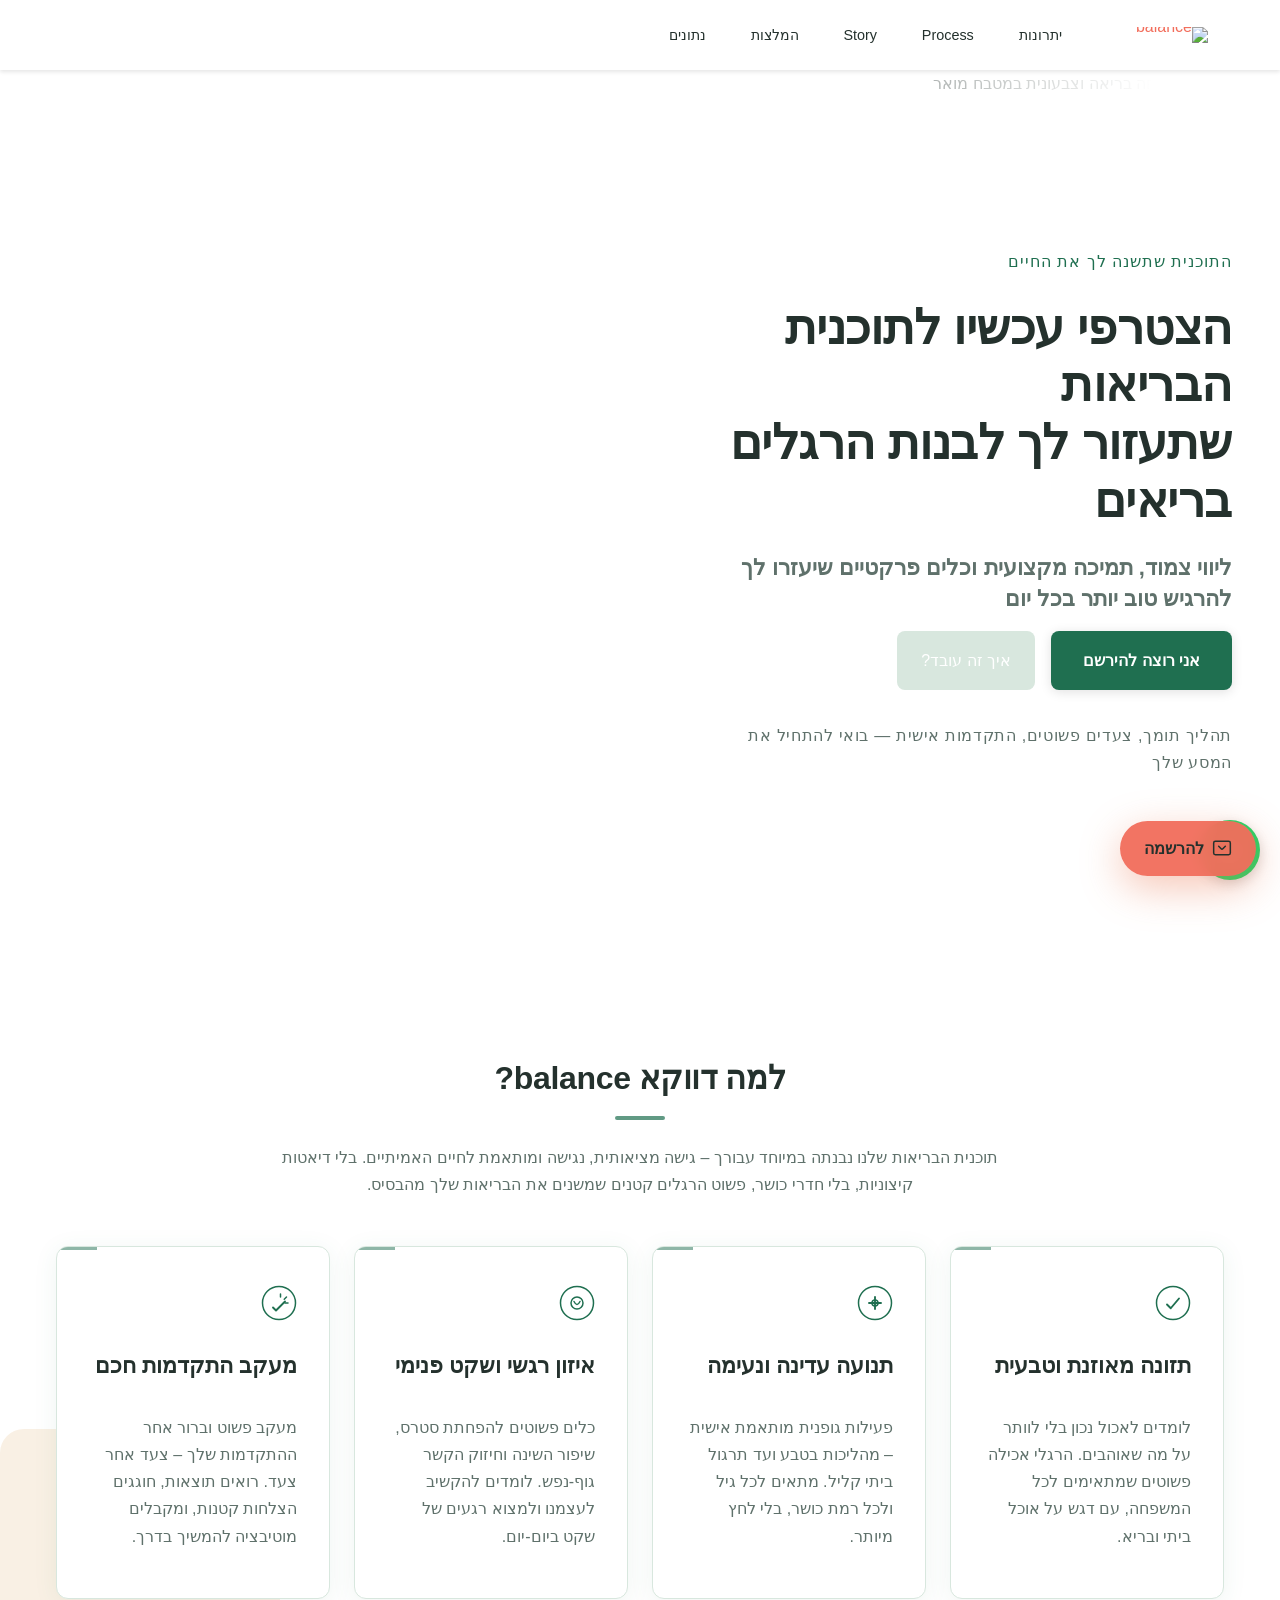
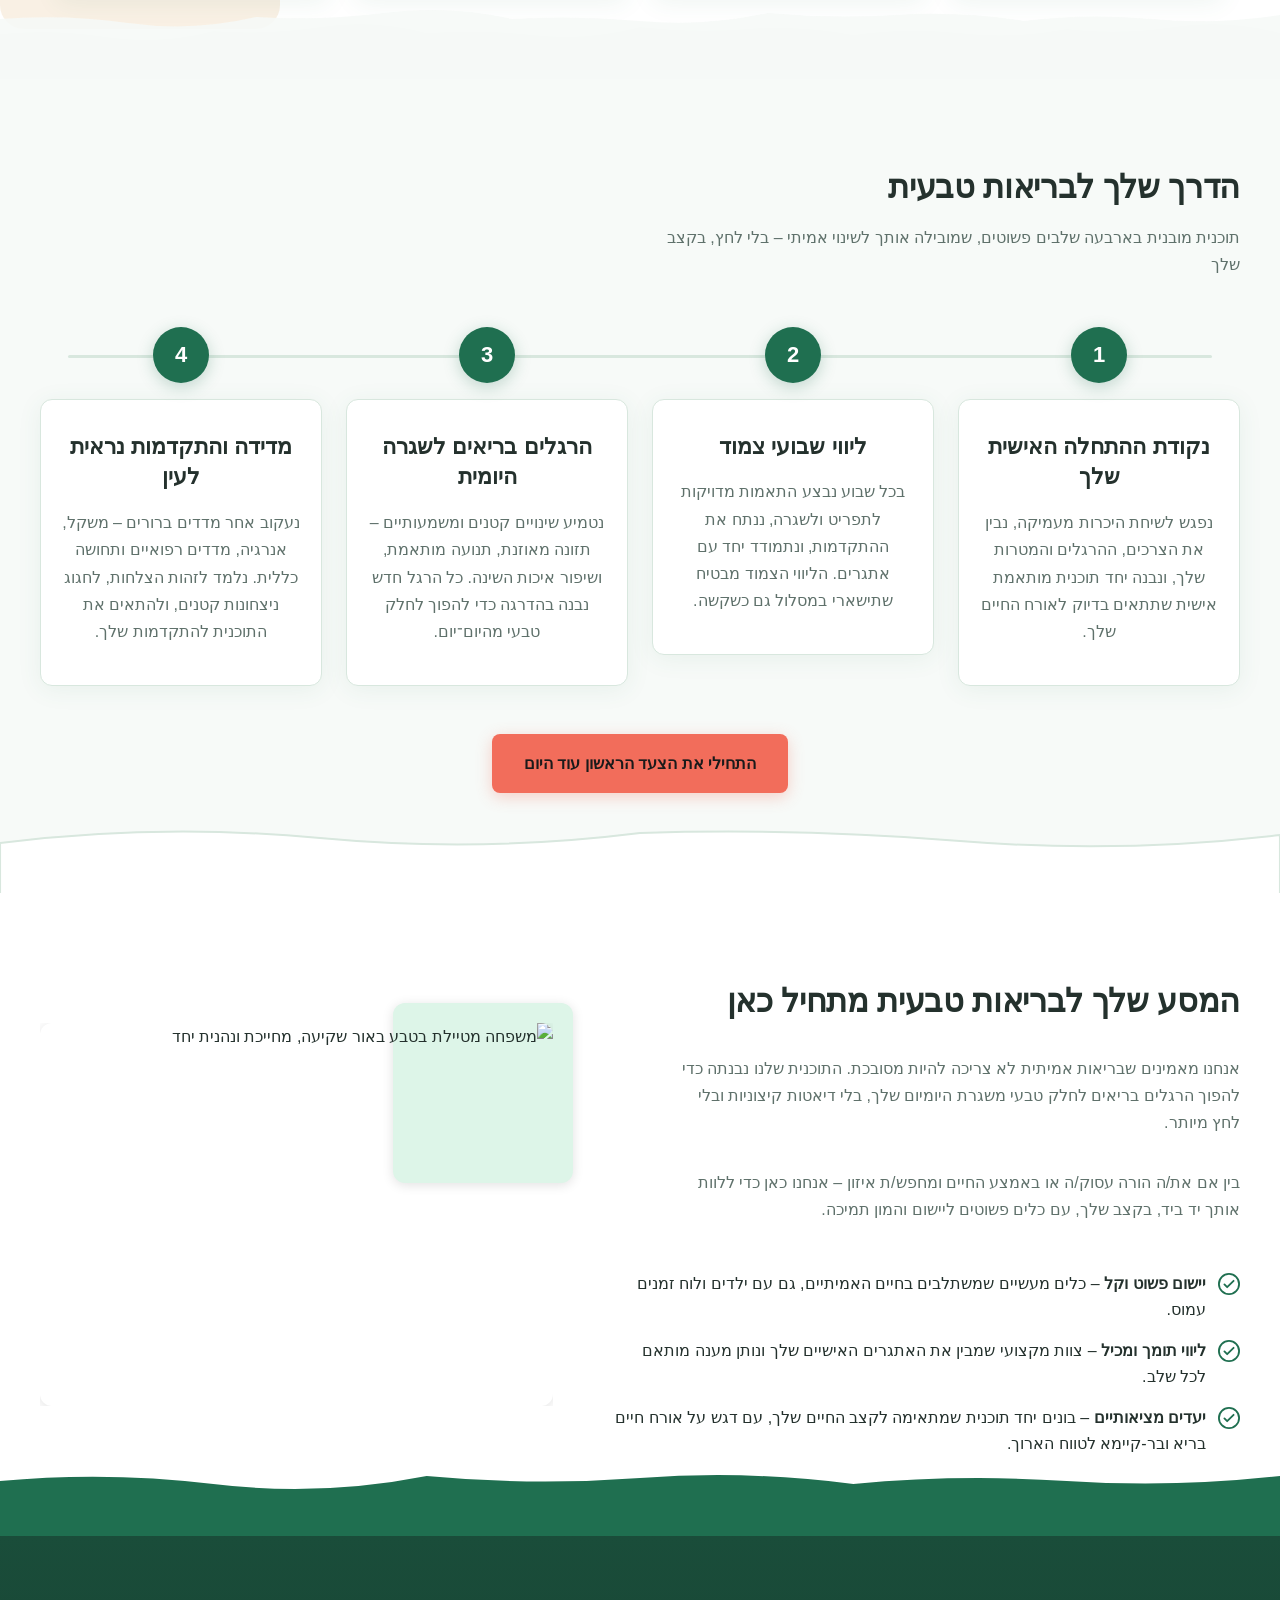
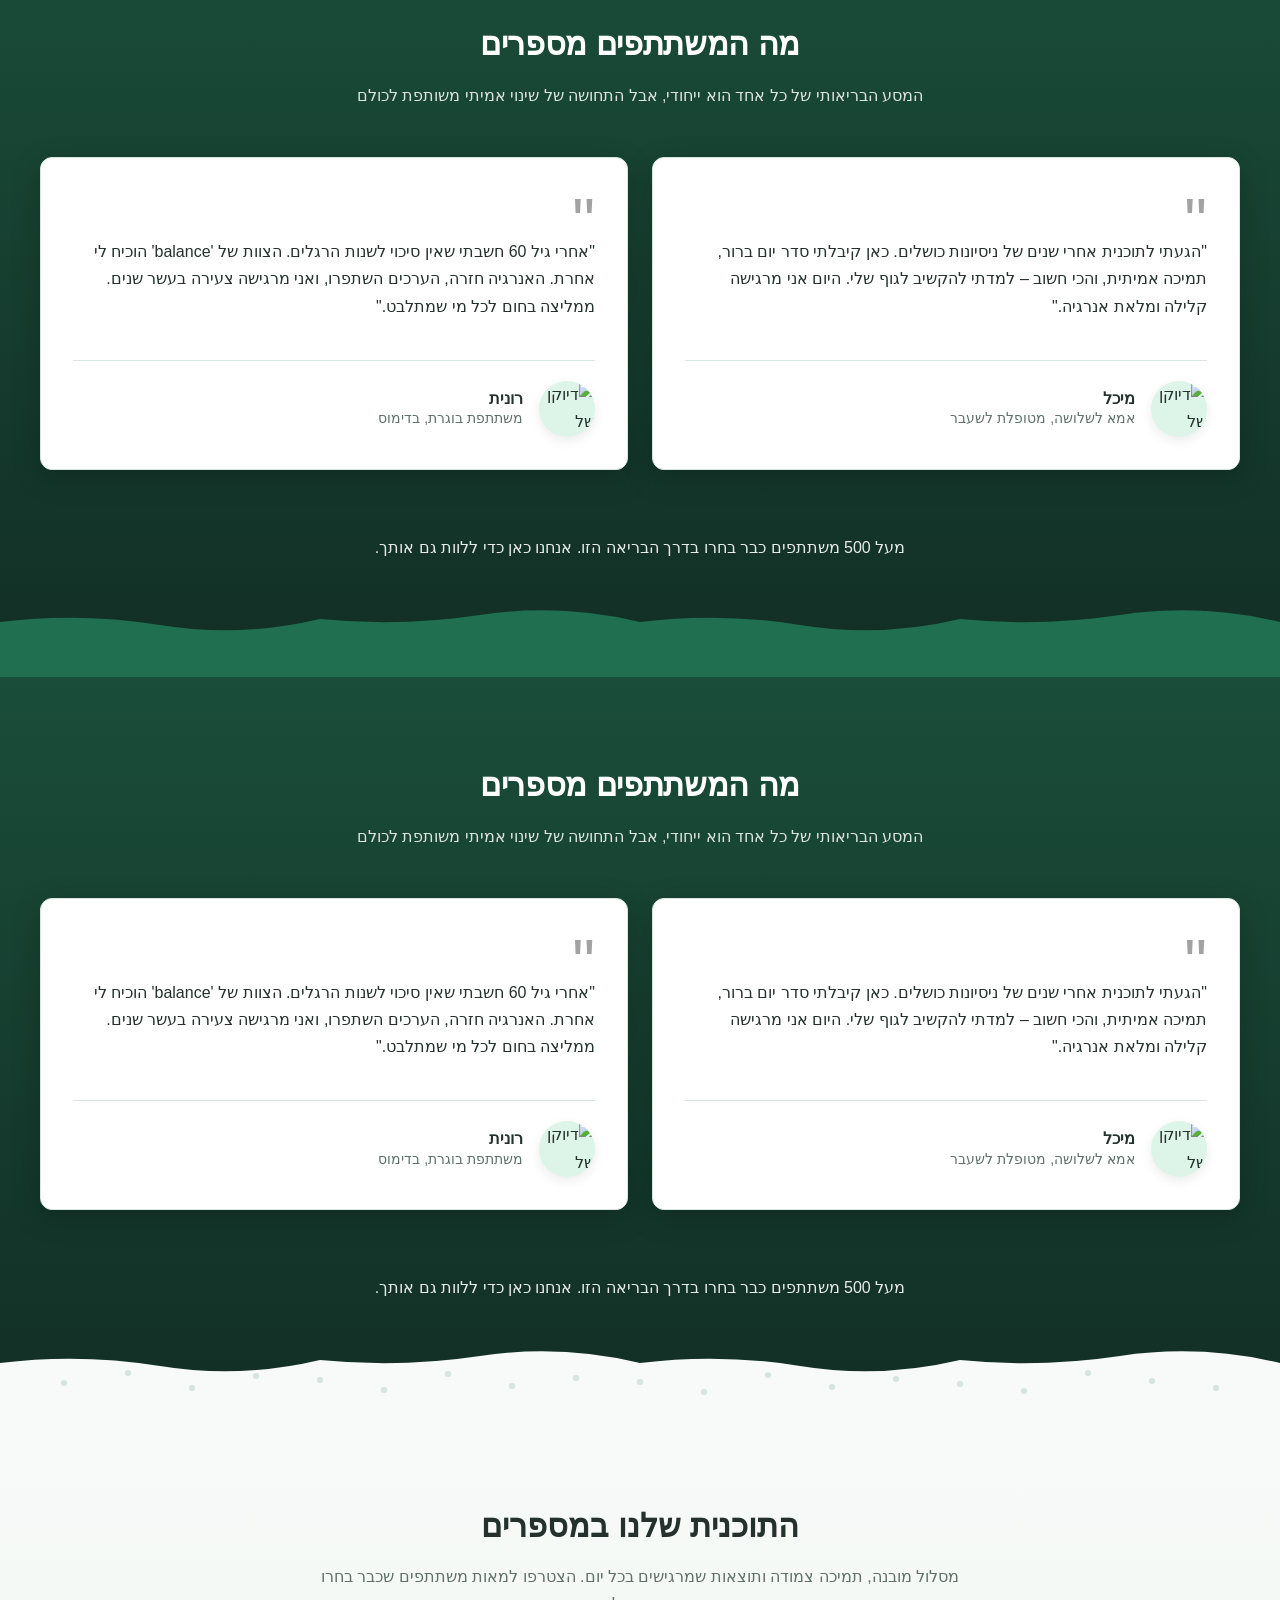
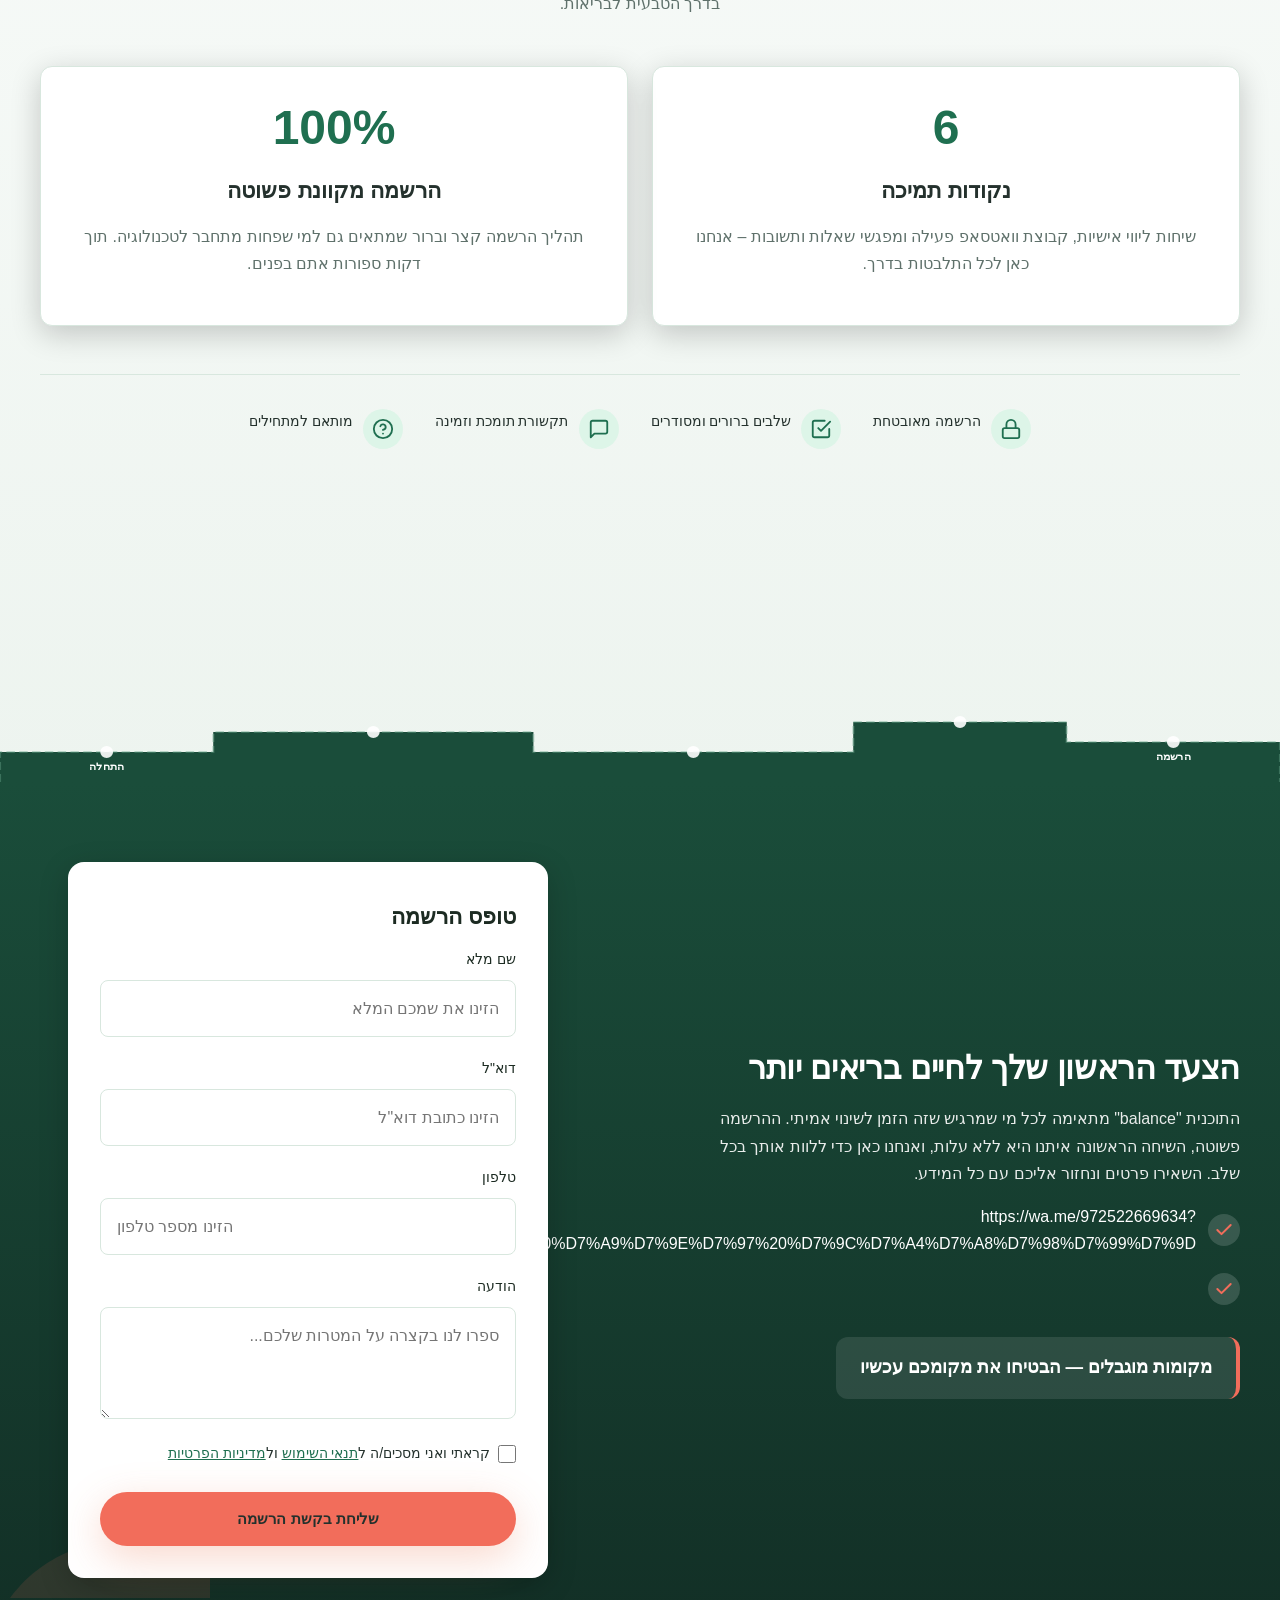
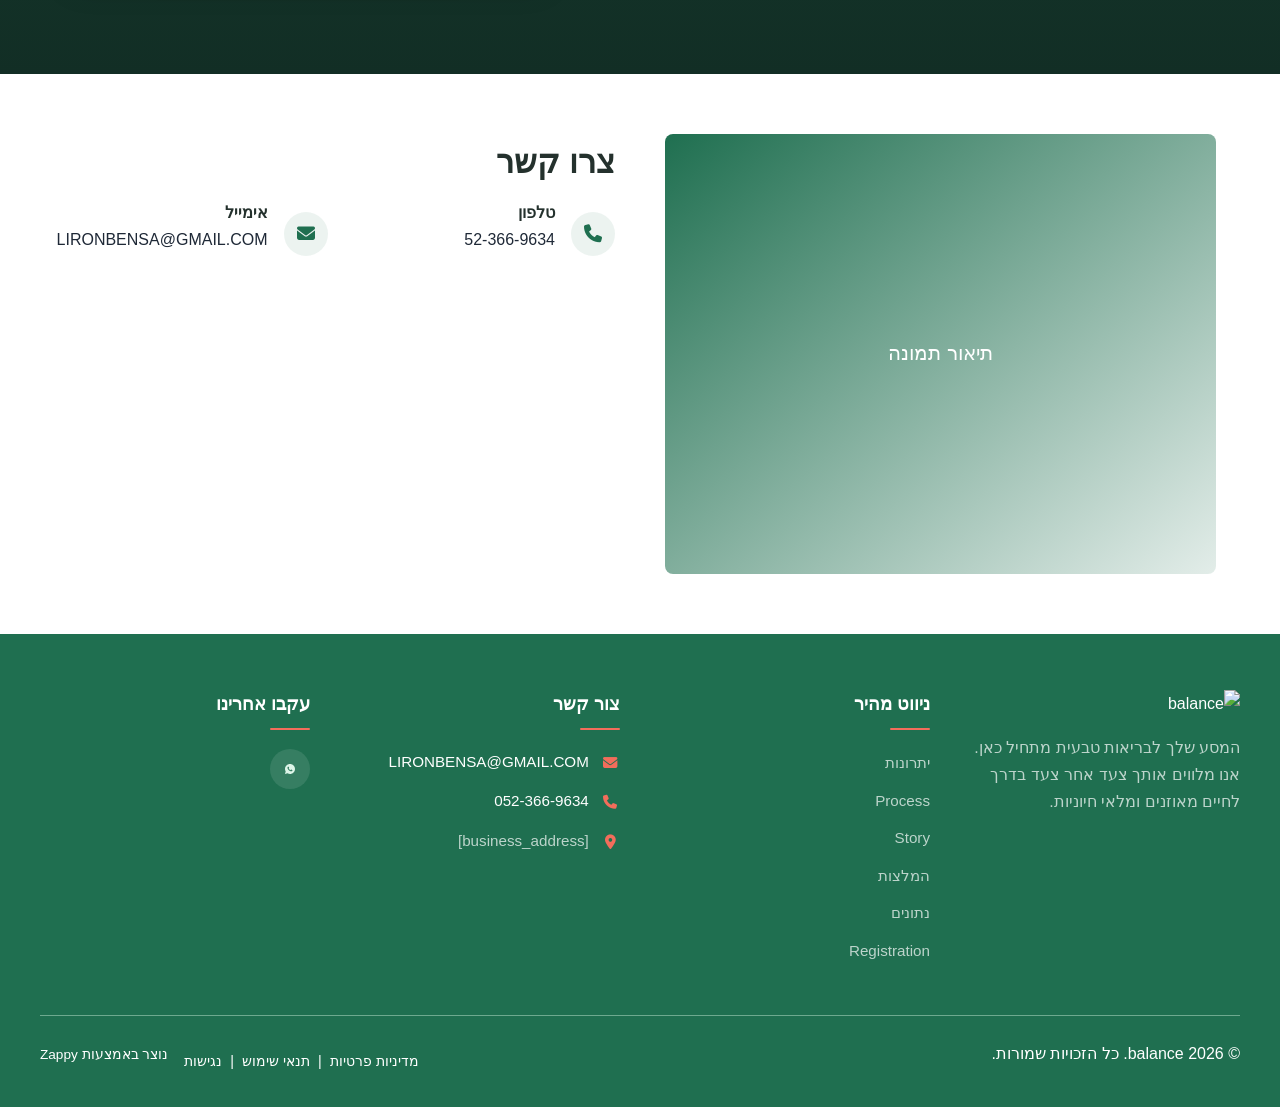
==== public/index.html @ 440643de "Background sync: Progressive GitHub Sync" ====
<!doctype html><html dir="rtl" lang="he"><head><meta charset="UTF-8"><meta content="width=device-width,initial-scale=1" name="viewport"><meta content="index, follow" name="robots"><title>התחל את המסע לבריאות טבעית — בטבע שלך</title><meta content="גלה את התכנית המובילה לאורח חיים בריא וירידה במשקל. השתתף עכשיו בהדרכה מקצועית, תזונה נכונה והרגלי אכילה מותאמים אישית. ההרשמה פתוחה — צעד ראשון לשינוי אמיתי!" name="description"><meta content="בריאות טבעית, ירידה במשקל, אורח חיים בריא, הרזיה, תזונה" name="keywords"><link href="/assets/favicon.ico" rel="icon" type="image/x-icon"><link href="/assets/favicon-16x16.png" rel="icon" type="image/png" sizes="16x16"><link href="/assets/favicon-32x32.png" rel="icon" type="image/png" sizes="32x32"><link href="/assets/favicon-48x48.png" rel="icon" type="image/png" sizes="48x48"><link href="/assets/favicon-192x192.png" rel="icon" type="image/png" sizes="192x192"><link href="/assets/favicon-512x512.png" rel="icon" type="image/png" sizes="512x512"><link href="/assets/apple-touch-icon.png" rel="apple-touch-icon"><script>!function(){"use strict";var t="167f9186-6f8e-4a9a-8d11-cf7bab39ed76",e="https://api.zappy5.com/api/analytics/track",a=18e5,n=2592e6,o=!0,i=!0,r=!0;var s=function(){var e="zappy_visitor_"+t,a=null;try{if(a=localStorage.getItem(e)){var o=JSON.parse(a),i=Date.now();if(i-o.created<n)return o.lastSeen=i,localStorage.setItem(e,JSON.stringify(o)),o.id}}catch(t){console.warn("Zappy Analytics: LocalStorage not available")}var r="zv_"+Date.now()+"_"+Math.random().toString(36).substr(2,9);try{localStorage.setItem(e,JSON.stringify({id:r,created:Date.now(),lastSeen:Date.now()}))}catch(t){}return r}(),c=function(){var e="zappy_session_"+t,n=null;try{if(n=sessionStorage.getItem(e)){var o=JSON.parse(n),i=Date.now();if(i-o.timestamp<a)return o.timestamp=i,sessionStorage.setItem(e,JSON.stringify(o)),o.id}}catch(t){console.warn("Zappy Analytics: SessionStorage not available")}var r="zs_"+Date.now()+"_"+Math.random().toString(36).substr(2,9);try{sessionStorage.setItem(e,JSON.stringify({id:r,timestamp:Date.now()}))}catch(t){}return r}();function l(a,n){n=n||{};var o={website_id:t,event_type:a,page_path:window.location.pathname,referrer:document.referrer||"direct",visitor_id:s,session_id:c,metadata:n};if(navigator.sendBeacon){var i=new Blob([JSON.stringify(o)],{type:"application/json"});navigator.sendBeacon(e,i)}else fetch(e,{method:"POST",headers:{"Content-Type":"application/json"},body:JSON.stringify(o),keepalive:!0}).catch(function(t){console.warn("Zappy Analytics: Failed to track event",t)})}o&&l("pageview",{title:document.title,url:window.location.href}),i&&document.addEventListener("click",function(t){var e=t.target;if("BUTTON"===e.tagName||e.closest("button")){var a="BUTTON"===e.tagName?e:e.closest("button");l("click",{element:"button",text:a.textContent.trim().substring(0,100),id:a.id||null,class:a.className||null})}else if("A"===e.tagName||e.closest("a")){var n="A"===e.tagName?e:e.closest("a");l("navigation",{element:"link",text:n.textContent.trim().substring(0,100),href:n.href,external:n.hostname!==window.location.hostname})}},!0),r&&document.addEventListener("submit",function(t){var e=t.target;l("form_submit",{form_id:e.id||null,form_name:e.name||null,form_action:e.action||null,form_method:e.method||"GET"})},!0);var d=Date.now();window.addEventListener("beforeunload",function(){l("page_unload",{time_on_page:Math.floor((Date.now()-d)/1e3),page_path:window.location.pathname})}),window.zappyAnalytics={track:l,getVisitorId:function(){return s},getSessionId:function(){return c}}}()</script><meta content="התחל את המסע לבריאות טבעית — בטבע שלך" property="og:title"><meta content="גלה את התכנית המובילה לאורח חיים בריא וירידה במשקל. השתתף עכשיו בהדרכה מקצועית, תזונה נכונה והרגלי אכילה מותאמים אישית. ההרשמה פתוחה — צעד ראשון לשינוי אמיתי!" property="og:description"><meta content="summary_large_image" name="twitter:card"><meta content="התחל את המסע לבריאות טבעית — בטבע שלך" name="twitter:title"><meta content="גלה את התכנית המובילה לאורח חיים בריא וירידה במשקל. השתתף עכשיו בהדרכה מקצועית, תזונה נכונה והרגלי אכילה מותאמים אישית. ההרשמה פתוחה — צעד ראשון לשינוי אמיתי!" name="twitter:description"><script type="application/ld+json">{"@context":"https://schema.org","@graph":[{"@type":"Organization","@id":"https://beteva-shelcha.zappy5.app#organization","name":"balance","url":"https://beteva-shelcha.zappy5.app","description":"A health program landing page designed to attract and convert visitors into registered participants. The business focuses on wellness and healthy living, offering a structured program that users can sign up for online.","contactPoint":[{"@type":"ContactPoint","contactType":"customer service","email":"LIRONBENSA@GMAIL.COM","telephone":"052-366-9634⁩"}]},{"@type":"WebSite","@id":"https://beteva-shelcha.zappy5.app#website","url":"https://beteva-shelcha.zappy5.app","name":"balance","publisher":{"@id":"https://beteva-shelcha.zappy5.app#organization"}},{"@type":"ContactPage","@id":"https://beteva-shelcha.zappy5.app#contactpage","url":"https://beteva-shelcha.zappy5.app","name":"התחל את המסע לבריאות טבעית — בטבע שלך","mainEntity":{"@id":"https://beteva-shelcha.zappy5.app#organization"},"potentialAction":{"@type":"CommunicateAction","target":{"@type":"EntryPoint","urlTemplate":"https://beteva-shelcha.zappy5.app/api/email/contact-form","actionPlatform":["http/method=POST"],"contentType":"application/json"},"instrument":[{"@type":"PropertyValue","name":"name","propertyID":"text","valueRequired":true,"description":"הזינו את שמכם המלא"},{"@type":"PropertyValue","name":"email","propertyID":"email","valueRequired":true,"description":"הזינו כתובת דוא&quot;ל"},{"@type":"PropertyValue","name":"phone","propertyID":"tel","valueRequired":true,"description":"הזינו מספר טלפון"},{"@type":"PropertyValue","name":"message","propertyID":"textarea","valueRequired":false,"description":"ספרו לנו בקצרה על המטרות שלכם..."},{"@type":"PropertyValue","name":"privacy_consent-dup-1782985232294-4","propertyID":"checkbox","valueRequired":true}]}}]}</script><meta content="website" property="og:type"><meta content="he_IL" property="og:locale"><link href="https://cdnjs.cloudflare.com/ajax/libs/font-awesome/6.4.0/css/all.min.css" rel="stylesheet"><style>.skip-link{position:absolute;top:0;left:0;transform:translateY(-200%);padding:12px 18px;background:var(--bg-dark,#1a1a1a);color:var(--text-light,#fff);font-weight:600;border-radius:0 0 8px 0;z-index:10000}.skip-link:focus{transform:none;outline:2px solid var(--ring,#fff);outline-offset:2px}:focus-visible{outline:2px solid var(--ring,currentColor);outline-offset:3px}</style><link href="/assets/favicon.ico" rel="icon" type="image/x-icon"><link href="/assets/favicon-16x16.png" rel="icon" type="image/png" sizes="16x16"><link href="/assets/favicon-32x32.png" rel="icon" type="image/png" sizes="32x32"><link href="/assets/favicon-48x48.png" rel="icon" type="image/png" sizes="48x48"><link href="/assets/favicon-192x192.png" rel="icon" type="image/png" sizes="192x192"><link href="/assets/favicon-512x512.png" rel="icon" type="image/png" sizes="512x512"><link href="/assets/apple-touch-icon.png" rel="apple-touch-icon"><link href="https://cdn.jsdelivr.net/npm/vanilla-cookieconsent@3/dist/cookieconsent.css" rel="stylesheet"><script src="https://cdn.jsdelivr.net/npm/vanilla-cookieconsent@3/dist/cookieconsent.umd.js"></script><script src="https://cdn.jsdelivr.net/gh/mickidum/acc_toolbar/acctoolbar/acctoolbar.min.js"></script><link href="/styles.css" rel="stylesheet"><script>window.ZAPPY_WEBSITE_ID="167f9186-6f8e-4a9a-8d11-cf7bab39ed76",window.ZAPPY_API_BASE="https://api.zappy5.com"</script><style id="zappy-dropdown-submenu-styles">#navMenu li:has(.sub-menu),.nav-menu li:has(.sub-menu),.navbar li:has(.sub-menu),nav li:has(.sub-menu){position:relative}#navMenu .sub-menu,.nav-menu .sub-menu,.navbar .sub-menu,nav .sub-menu{display:block!important;position:absolute!important;top:100%;left:0;min-width:220px;background:#fff;border-radius:8px;box-shadow:0 8px 25px rgba(0,0,0,.15);padding:8px 0;opacity:0;visibility:hidden;transform:translateY(10px);transition:all .3s ease;z-index:1000;list-style:none;pointer-events:none}#navMenu li:hover>.sub-menu,.nav-menu li:hover>.sub-menu,.navbar li:hover>.sub-menu,nav li:hover>.sub-menu{opacity:1!important;visibility:visible!important;transform:translateY(0)!important;pointer-events:auto!important}.sub-menu li{list-style:none;margin:0;padding:0}.sub-menu a{display:block!important;padding:10px 16px!important;color:var(--text-dark,#333)!important;font-weight:500;text-decoration:none;white-space:nowrap;transition:background-color .2s}.sub-menu .zappy-nav-child>a{padding-left:28px!important;font-size:.9em!important;opacity:.85!important}[dir=rtl] .sub-menu .zappy-nav-child>a,html[lang=ar] .sub-menu .zappy-nav-child>a,html[lang=he] .sub-menu .zappy-nav-child>a{padding-left:10px!important;padding-right:28px!important}.sub-menu .zappy-nav-parent>a{font-weight:600!important}.sub-menu a:hover{background-color:#f5f5f5}[dir=rtl] .nav-menu .sub-menu,[dir=rtl] .navbar .sub-menu,[dir=rtl] nav .sub-menu,html[lang=ar] .nav-menu .sub-menu,html[lang=ar] .navbar .sub-menu,html[lang=ar] nav .sub-menu,html[lang=he] .nav-menu .sub-menu,html[lang=he] .navbar .sub-menu,html[lang=he] nav .sub-menu{left:auto!important;right:0!important}.sub-menu:empty,.sub-menu:not(:has(li)):not(:has(> a)),.sub-menu:not(:has(li:not(.zappy-hidden-menu-item))):not(:has(> a)){display:none!important;opacity:0!important;visibility:hidden!important;pointer-events:none!important}li:has(.menu-group-title):hover>.sub-menu{opacity:1!important;visibility:visible!important;transform:translateY(0)!important;pointer-events:auto!important}#navMenu>li>.menu-group-title,.nav-menu>li>.menu-group-title{display:inline-block;padding:.5rem 1rem;cursor:default;user-select:none}@media (max-width:768px){#navMenu .sub-menu,.nav-menu .sub-menu,.navbar .sub-menu,nav .sub-menu{position:static!important;transform:none!important;box-shadow:none!important;background:0 0!important;max-height:0;overflow:hidden;opacity:0;visibility:hidden;transition:max-height .3s ease,opacity .3s ease;padding:0!important;border-radius:0!important}#navMenu .sub-menu.mobile-expanded,.nav-menu .sub-menu.mobile-expanded,.navbar .sub-menu.mobile-expanded{max-height:none!important;overflow-y:visible!important;opacity:1!important;visibility:visible!important;padding:8px 0 8px 16px!important}[dir=rtl] .sub-menu.mobile-expanded,html[lang=he] .sub-menu.mobile-expanded{padding:8px 16px 8px 0!important}#navMenu li:hover>.sub-menu,.nav-menu li:hover>.sub-menu,.navbar li:hover>.sub-menu,nav li:hover>.sub-menu{opacity:0;visibility:hidden;pointer-events:none}#navMenu li>.sub-menu.mobile-expanded,.nav-menu li>.sub-menu.mobile-expanded,.navbar li>.sub-menu.mobile-expanded,nav li>.sub-menu.mobile-expanded{opacity:1!important;visibility:visible!important;pointer-events:auto!important}#navMenu li:has(.sub-menu),.nav-menu li:has(.sub-menu),.navbar li:has(.sub-menu),nav li:has(.sub-menu){display:flex!important;flex-wrap:wrap!important;align-items:center!important;position:relative!important;min-height:44px!important}#navMenu li:has(.sub-menu)>a,.nav-menu li:has(.sub-menu)>a,.navbar li:has(.sub-menu)>a,nav li:has(.sub-menu)>a{flex:1!important;min-width:0!important}#navMenu li:has(.sub-menu)>.menu-group-title,.nav-menu li:has(.sub-menu)>.menu-group-title,.navbar li:has(.sub-menu)>.menu-group-title,nav li:has(.sub-menu)>.menu-group-title{flex:1!important;min-width:0!important;padding:0!important;line-height:inherit!important}#navMenu li:has(.sub-menu)>.sub-menu,.nav-menu li:has(.sub-menu)>.sub-menu,.navbar li:has(.sub-menu)>.sub-menu,nav li:has(.sub-menu)>.sub-menu{flex-basis:100%!important;width:100%!important}#navMenu li:has(.sub-menu)>a [class*=arrow],#navMenu li:has(.sub-menu)>a [class*=chevron],.nav-menu li:has(.sub-menu)>a .fa-angle-down,.nav-menu li:has(.sub-menu)>a .fa-chevron-down,.nav-menu li:has(.sub-menu)>a [class*=arrow],.nav-menu li:has(.sub-menu)>a [class*=chevron],nav li:has(.sub-menu)>a [class*=arrow],nav li:has(.sub-menu)>a [class*=chevron]{display:none!important;visibility:hidden!important}.mobile-submenu-toggle{display:flex!important;align-items:center!important;justify-content:center!important;width:44px!important;height:auto!important;background:0 0!important;border:none!important;cursor:pointer!important;color:var(--text-dark)!important;position:static!important;flex-shrink:0!important;align-self:stretch!important;z-index:2!important;padding:0!important;margin:0!important}.mobile-submenu-toggle::after{content:''!important;width:0!important;height:0!important;border-left:6px solid transparent!important;border-right:6px solid transparent!important;border-top:7px solid currentColor!important;transition:transform .3s ease!important}.mobile-submenu-toggle.expanded::after{transform:rotate(180deg)!important}.sub-menu a{padding:10px 0!important;display:block!important;color:var(--text-dark)!important;white-space:normal!important}.sub-menu .zappy-nav-child>a{padding-left:28px!important;font-size:.9em!important;opacity:.85!important}[dir=rtl] .sub-menu .zappy-nav-child>a,html[lang=ar] .sub-menu .zappy-nav-child>a,html[lang=he] .sub-menu .zappy-nav-child>a{padding-left:0!important;padding-right:28px!important}.sub-menu .zappy-nav-parent>a{font-weight:600!important}#navMenu.active,.nav-menu.active{max-width:100vw!important;overflow-x:hidden!important;box-sizing:border-box!important}.navbar .sub-menu li a,.zappy-products-dropdown .sub-menu a,nav.navbar .sub-menu li a{color:var(--text-dark)!important}}@media (min-width:769px){.mobile-submenu-toggle{display:none!important}}</style><style id="zappy-widget-visibility">html[dir=rtl] .whatsapp-float{right:20px!important;left:auto!important}html:not([dir]) .whatsapp-float,html[dir=ltr] .whatsapp-float{left:20px!important;right:auto!important}html[dir=rtl] #mic-access-tool-general-button,html[dir=rtl] #mic-init-access-tool #mic-access-tool-general-button,html[dir=rtl] #mic-init-access-tool .mic-access-tool-general-button,html[dir=rtl] ._access-icon,html[dir=rtl] .mic-access-tool-general-button{left:20px!important;right:auto!important}html:not([dir]) #mic-access-tool-general-button,html:not([dir]) #mic-init-access-tool #mic-access-tool-general-button,html:not([dir]) #mic-init-access-tool .mic-access-tool-general-button,html:not([dir]) ._access-icon,html:not([dir]) .mic-access-tool-general-button,html[dir=ltr] #mic-access-tool-general-button,html[dir=ltr] #mic-init-access-tool #mic-access-tool-general-button,html[dir=ltr] #mic-init-access-tool .mic-access-tool-general-button,html[dir=ltr] ._access-icon,html[dir=ltr] .mic-access-tool-general-button{right:20px!important;left:auto!important}@media (max-width:768px){.whatsapp-float{display:flex!important}}@media (min-width:769px){.whatsapp-float{display:flex!important}}@media (max-width:768px){#mic-access-tool-general-button,#mic-init-access-tool #mic-access-tool-general-button,#mic-init-access-tool .mic-access-tool-general-button,._access-icon,.mic-access-tool-general-button{display:flex!important;visibility:visible!important;opacity:1!important;pointer-events:auto!important}#mic-access-tool-box.opened-mic-access-tool,#mic-init-access-tool #mic-access-tool-box.opened-mic-access-tool,.mic-access-tool-box.opened-mic-access-tool{visibility:visible!important;opacity:1!important;pointer-events:auto!important}}@media (min-width:769px){#mic-access-tool-general-button,#mic-init-access-tool #mic-access-tool-general-button,#mic-init-access-tool .mic-access-tool-general-button,._access-icon,.mic-access-tool-general-button{display:flex!important;visibility:visible!important;opacity:1!important;pointer-events:auto!important}#mic-access-tool-box.opened-mic-access-tool,#mic-init-access-tool #mic-access-tool-box.opened-mic-access-tool,.mic-access-tool-box.opened-mic-access-tool{visibility:visible!important;opacity:1!important;pointer-events:auto!important}}</style></head><body><a href="#main" class="skip-link">דלג לתוכן הראשי</a><nav class="navbar" dir="rtl"><button class="mobile-toggle" aria-label="Menu" id="mobileToggle"><svg viewBox="0 0 24 24" fill="none" height="24" width="24" class="hamburger-icon"><path d="M3 12h18M3 6h18M3 18h18" stroke="currentColor" stroke-width="2" stroke-linecap="round"></path></svg> <svg viewBox="0 0 24 24" fill="none" height="24" width="24" style="display:none" class="close-icon"><path d="M18 6L6 18M6 6l12 12" stroke="currentColor" stroke-width="2" stroke-linecap="round"></path></svg></button> <button class="phone-header-btn" aria-label="Call" data-phone="0523669634⁩"><svg viewBox="0 0 24 24" fill="currentColor" height="20" width="20"><path d="M22 16.92v3a2 2 0 0 1-2.18 2 19.79 19.79 0 0 1-8.63-3.07 19.5 19.5 0 0 1-6-6 19.79 19.79 0 0 1-3.07-8.67A2 2 0 0 1 4.11 2h3a2 2 0 0 1 2 1.72 12.84 12.84 0 0 0 .7 2.81 2 2 0 0 1-.45 2.11L8.09 9.91a16 16 0 0 0 6 6l1.27-1.27a2 2 0 0 1 2.11-.45 12.84 12.84 0 0 0 2.81.7A2 2 0 0 1 22 16.92z"></path></svg></button><div class="nav-container"><div class="nav-right-group"><div class="nav-brand"><a href="/" class="logo-link"><img alt="balance" class="logo" src="/assets/site-----image-1.webp"></a></div><ul class="nav-menu" id="navMenu"><li><a href="#benefits">יתרונות</a></li><li><a href="#process">Process</a></li><li><a href="#story">Story</a></li><li><a href="#testimonials">המלצות</a></li><li><a href="#stats">נתונים</a></li></ul></div><div class="nav-cta-container"></div></div></nav><script>window.addEventListener("load",function(){const e=document.querySelector(".navbar, nav, header");if(!e)return void console.log("[Navbar] Navbar element not found");let t=document.getElementById("mobileToggle")||document.querySelector(".mobile-toggle")||document.querySelector(".hamburger")||document.querySelector(".hamburger-menu")||document.querySelector(".menu-toggle")||document.querySelector(".burger-menu")||document.querySelector('[aria-label="Menu"]')||document.querySelector('[aria-label="תפריט"]');const o=document.querySelector(".phone-header-btn"),n=window.getComputedStyle(e);let r=n.backgroundColor;if(console.log("[Navbar] Initial navbar background:",r),"transparent"===r||"rgba(0, 0, 0, 0)"===r||r.startsWith("rgba")&&r.includes(", 0)")){const e=n.backgroundImage;if(e&&"none"!==e)console.log("[Navbar] Navbar has background image/gradient, using dark text"),r="rgb(240, 240, 240)";else{const e=window.getComputedStyle(document.body).backgroundColor;console.log("[Navbar] Navbar transparent, using body background:",e),r=e}}const a=r.match(/\d+/g);if(a&&a.length>=3){const e=(.299*parseInt(a[0])+.587*parseInt(a[1])+.114*parseInt(a[2]))/255;console.log("[Navbar] Mobile button colors preserved from Claude CSS (luminance:",e.toFixed(2)+")");const n=document.createElement("style");n.id="zappy-mobile-nav-fix";document.documentElement.lang;document.documentElement.dir,n.textContent='\n        /* Hide mobile buttons on desktop, show only on mobile */\n        @media (min-width: 769px) {\n          .mobile-toggle,\n          .phone-header-btn {\n            display: none !important;\n          }\n        }\n        \n        /* Show and position mobile buttons correctly on mobile */\n        @media (max-width: 768px) {\n          .navbar,\n          nav.navbar {\n            min-height: 70px !important;\n          }\n\n          .mobile-toggle,\n          .phone-header-btn {\n            position: absolute !important;\n            top: 0 !important;\n            bottom: 0 !important;\n            margin-top: auto !important;\n            margin-bottom: auto !important;\n            transform: none !important;\n            z-index: 1001 !important;\n            display: flex !important;\n            align-items: center !important;\n            justify-content: center !important;\n            width: 36px !important;\n            height: 36px !important;\n            border-radius: 50% !important;\n            border: none !important;\n            cursor: pointer !important;\n            padding: 6px !important;\n            background: none !important;\n            color: var(--nav-text, var(--text-dark)) !important;\n            touch-action: manipulation !important;\n            -webkit-tap-highlight-color: transparent !important;\n          }\n\n          html[data-zappy-site-type="ecommerce"] .phone-header-btn,\n          body[data-zappy-site-type="ecommerce"] .phone-header-btn,\n          html[data-zappy-site-type="ecommerce"] header .phone-header-btn,\n          html[data-zappy-site-type="ecommerce"] nav .phone-header-btn {\n            display: none !important;\n            visibility: hidden !important;\n            width: 0 !important;\n            height: 0 !important;\n            min-width: 0 !important;\n            overflow: hidden !important;\n          }\n          \n          /* LTR positioning (default): hamburger LEFT, phone RIGHT */\n          html:not([dir="rtl"]):not([lang="he"]):not([lang="ar"]) .mobile-toggle,\n          html[dir="ltr"] .mobile-toggle {\n            left: 12px !important;\n            right: auto !important;\n          }\n          html:not([dir="rtl"]):not([lang="he"]):not([lang="ar"]) .phone-header-btn,\n          html[dir="ltr"] .phone-header-btn {\n            right: 12px !important;\n            left: auto !important;\n          }\n          \n          /* RTL positioning: hamburger RIGHT, phone LEFT */\n          html[dir="rtl"] .mobile-toggle,\n          html[lang="he"] .mobile-toggle,\n          html[lang="ar"] .mobile-toggle {\n            right: 12px !important;\n            left: auto !important;\n          }\n          html[dir="rtl"] .phone-header-btn,\n          html[lang="he"] .phone-header-btn,\n          html[lang="ar"] .phone-header-btn {\n            left: 12px !important;\n            right: auto !important;\n          }\n          \n          /* CRITICAL: Ensure nav-container has min-height on mobile */\n          /* All children are positioned absolutely/fixed on mobile, so height:auto collapses to 0 */\n          .nav-container {\n            min-height: 70px !important;\n            position: relative !important;\n          }\n          \n          /* Ensure SVG icons are properly sized and inherit color */\n          .mobile-toggle svg,\n          .phone-header-btn svg {\n            width: 24px !important;\n            height: 24px !important;\n            /* Don\'t force display - let JavaScript control hamburger/close toggle */\n          }\n          \n          /* Reset nav-cta-container on mobile - remove desktop box-shadow/padding */\n          /* that creates a visible ghost box when CTA button is hidden */\n          .nav-cta-container {\n            box-shadow: none !important;\n            padding: 0 !important;\n          }\n          \n          /* Hide nav-cta-container entirely on mobile when there\'s no lang-switcher */\n          /* (only the CTA button is inside, and it\'s hidden on mobile) */\n          .nav-cta-container:not(:has(.lang-switcher)) {\n            display: none !important;\n          }\n          \n          /* CRITICAL: Prevent hero image fade gradient from bleeding over headline text */\n          /* The .image-fade-gradient has bottom: -30px (extends below parent) */\n          /* On mobile stacked layout, this overlaps the h1 text below the image */\n          .hero-image-column {\n            overflow: hidden !important;\n          }\n          .image-fade-gradient {\n            bottom: 0 !important;\n          }\n          \n          /* Hide desktop language switcher on mobile - hamburger menu handles it */\n          /* High specificity to override stored CSS */\n          .lang-switcher,\n          .nav-cta-container .lang-switcher,\n          .nav-container .lang-switcher,\n          .navbar .lang-switcher,\n          .navbar .nav-cta-container .lang-switcher {\n            display: none !important;\n          }\n        }\n      ';const r=document.getElementById("zappy-mobile-nav-fix");r&&r.remove(),document.head.appendChild(n),console.log("[Navbar] Critical CSS injected for mobile nav positioning");const i=window.innerWidth<=768;if(t){const e=t.querySelector(".hamburger-icon"),o=t.querySelector(".close-icon");e&&(e.style.setProperty("width","24px","important"),e.style.setProperty("height","24px","important"),e.style.setProperty("display","block","important")),o&&(o.style.setProperty("width","24px","important"),o.style.setProperty("height","24px","important"),o.style.setProperty("display","none","important")),i?(t.style.setProperty("position","absolute","important"),t.style.setProperty("top","0","important"),t.style.setProperty("bottom","0","important"),t.style.setProperty("margin-top","auto","important"),t.style.setProperty("margin-bottom","auto","important"),t.style.setProperty("transform","none","important"),t.style.setProperty("z-index","1001","important"),t.style.removeProperty("left"),t.style.removeProperty("right"),console.log("[Navbar] Mobile toggle positioning applied (mobile viewport)")):(t.style.removeProperty("position"),t.style.removeProperty("top"),t.style.removeProperty("transform"),t.style.removeProperty("z-index"),t.style.removeProperty("left"),t.style.removeProperty("right"),console.log("[Navbar] Desktop viewport - cleared mobile toggle inline positioning"))}if(o){const e=o.querySelector("svg");e&&(e.style.width="24px",e.style.height="24px",e.setAttribute("width","24"),e.setAttribute("height","24")),i?(o.style.setProperty("position","absolute","important"),o.style.setProperty("top","0","important"),o.style.setProperty("bottom","0","important"),o.style.setProperty("margin-top","auto","important"),o.style.setProperty("margin-bottom","auto","important"),o.style.setProperty("transform","none","important"),o.style.setProperty("z-index","1001","important"),o.style.removeProperty("left"),o.style.removeProperty("right"),console.log("[Navbar] Phone button positioning applied (mobile viewport)")):(o.style.removeProperty("position"),o.style.removeProperty("top"),o.style.removeProperty("transform"),o.style.removeProperty("z-index"),o.style.removeProperty("left"),o.style.removeProperty("right"),console.log("[Navbar] Desktop viewport - cleared phone button inline positioning"))}}else console.log("[Navbar] Could not parse background color:",r);t=document.getElementById("mobileToggle")||document.querySelector(".mobile-toggle")||document.querySelector(".hamburger")||document.querySelector(".hamburger-menu")||document.querySelector(".menu-toggle")||document.querySelector(".burger-menu")||document.querySelector('[aria-label="Menu"]')||document.querySelector('[aria-label="תפריט"]');const i=document.getElementById("navMenu")||document.querySelector(".nav-menu")||document.querySelector(".nav-links")||document.querySelector("nav ul:not(.submenu)");if(!t||!i)return void console.log("[Navbar] Mobile toggle or menu not found:",{toggle:!!t,menu:!!i});i.id||(i.id="navMenu"),console.log("[Navbar] Initializing mobile menu...");const l=t.cloneNode(!0);t.parentNode.replaceChild(l,t);var s=0;function p(e){var t=Date.now();t-s<300||(s=t,function(e){e.preventDefault(),e.stopPropagation();const t=l.querySelector(".hamburger-icon"),o=l.querySelector(".close-icon");i.classList.contains("active")?(i.classList.remove("active"),t&&t.style.setProperty("display","block","important"),o&&o.style.setProperty("display","none","important"),document.body.style.overflow="",document.body.classList.remove("menu-open"),console.log("[Navbar] Menu closed")):(i.classList.add("active"),t&&t.style.setProperty("display","none","important"),o&&o.style.setProperty("display","block","important"),document.body.style.overflow="hidden",document.body.classList.add("menu-open"),console.log("[Navbar] Menu opened"))}(e))}l.addEventListener("click",p),l.addEventListener("touchend",p),document.addEventListener("keydown",function(e){if(("Escape"===e.key||"Esc"===e.key)&&i.classList.contains("active")){const e=l.querySelector(".hamburger-icon"),t=l.querySelector(".close-icon");i.classList.remove("active"),e&&e.style.setProperty("display","block","important"),t&&t.style.setProperty("display","none","important"),document.body.style.overflow="",document.body.classList.remove("menu-open"),console.log("[Navbar] Menu closed (Escape)")}}),i.querySelectorAll("a").forEach(function(e){e.addEventListener("click",function(){if("#"===this.getAttribute("href"))return;const e=l.querySelector(".hamburger-icon"),t=l.querySelector(".close-icon");i.classList.remove("active"),e&&e.style.setProperty("display","block","important"),t&&t.style.setProperty("display","none","important"),document.body.style.overflow="",document.body.classList.remove("menu-open"),console.log("[Navbar] Menu closed (link clicked)")})});var m=i.querySelectorAll(".dropdown-toggle");m.forEach(function(e){e.addEventListener("click",function(e){e.preventDefault(),e.stopPropagation();var t=this.closest(".nav-dropdown");t&&(t.parentNode.querySelectorAll(".nav-dropdown.open").forEach(function(e){e!==t&&e.classList.remove("open")}),t.classList.toggle("open"),console.log("[Navbar] Dropdown toggled:",t.classList.contains("open")?"open":"closed"))})}),document.addEventListener("click",function(e){e.target.closest(".nav-dropdown")||document.querySelectorAll(".nav-dropdown.open").forEach(function(e){e.classList.remove("open")})}),console.log("[Navbar] Dropdown handlers initialized for "+m.length+" dropdowns"),o&&o.addEventListener("click",function(){const e=document.querySelectorAll('a[href^="tel:"]'),t=e.length>0?e[0].getAttribute("href").replace("tel:",""):"052-366-9634⁩";window.location.href="tel:"+t,console.log("[Navbar] Phone button clicked")}),console.log("[Navbar] Mobile menu initialized successfully")})</script><main id="main"><section class="index-hero-section" id="hero" data-band-index="0" data-layout-spec="בית-hero" style="--hero-fade-color:var(--bg-light)" data-hero-treatment="fade-bleed" data-hero-type="fullscreen-scrim"><div style="position:absolute !important;top:0px !important;left:0px !important;width:100% !important;height:100% !important;max-width:none !important;margin-left:0px !important;margin-right:0px !important;z-index:0 !important;overflow:hidden !important" data-element-id="img-1782987243710-e6vlpj8ge" data-element-type="image" data-zappy-wrapper-margins-applied="true" data-zappy-zoom-clip="true" data-zappy-zoom-wrapper="true" data-zappy-zoom-wrapper-align="center" data-zappy-zoom-wrapper-width-mode="full"><img alt="אישה מכינה ארוחה בריאה וצבעונית במטבח מואר" class="hero-fade-img" src="/assets/site-index-hero-image-1.webp" data-element-id="img-1782987243710-e6vlpj8ge" data-element-type="image" data-context="A calm adult preparing a colorful healthy meal near a sunlit window with natural greenery, shot in warm natural light with a soft depth of field. The subject is positioned on the left side of the frame, leaving the right side clean for text overlay." data-placeholder="index-hero-image-1" height="600" loading="eager" width="1200" data-zappy-zoom="1" style="object-position:0% 50%;margin:0px !important;position:absolute !important;left:0% !important;top:0% !important;width:100% !important;height:100% !important;max-width:none !important;max-height:none !important;display:block !important;object-fit:cover !important" data-hero-background="true" data-hero-bg="true" fetchpriority="high"></div><div class="hero-fade-content"><p class="hero-eyebrow">התוכנית שתשנה לך את החיים</p><h1 class="hero-headline">הצטרפי עכשיו לתוכנית הבריאות<br>שתעזור לך לבנות הרגלים בריאים</h1><h3 class="hero-subtitle">ליווי צמוד, תמיכה מקצועית וכלים פרקטיים שיעזרו לך להרגיש טוב יותר בכל יום</h3><div class="hero-cta-row"><a href="#registration" style="outline:none" class="hero-cta-primary" data-element-id="btn-1782987245624-inqtrkdup" data-element-type="button" data-native-element="true">אני רוצה להירשם</a> <a href="#how-it-works" style="outline:none;border-color:rgb(216, 231, 222) !important;color:var(--light-text, #ffffff) !important;background-color:rgb(216, 231, 222) !important;background-image:none !important" class="hero-cta-secondary" data-element-id="btn-1782987253184-3g7bclso9" data-element-type="button" data-native-element="true" data-text-color="light">איך זה עובד?</a></div><p class="hero-trust-line">תהליך תומך, צעדים פשוטים, התקדמות אישית — בואי להתחיל את המסע שלך</p></div><div class="hero-divider-wrapper" aria-hidden="true"><svg viewBox="0 0 1200 80" xmlns="http://www.w3.org/2000/svg" aria-hidden="true" data-no-icon-edit="true" preserveAspectRatio="none"><path d="M0,80 L0,30 Q80,18 160,28 T320,22 Q400,28 480,20 T640,26 Q720,22 800,28 T960,20 Q1040,26 1120,22 T1200,30 L1200,80 Z" fill="var(--bg-light)"></path></svg></div></section><section class="index-benefits-section" id="benefits" data-band-index="1" data-layout-spec="בית-benefits" dir="rtl"><div class="benefits-container"><div class="benefits-intro"><h2 class="benefits-heading">למה דווקא balance?</h2><div class="benefits-divider" aria-hidden="true"></div><p class="benefits-subtitle">תוכנית הבריאות שלנו נבנתה במיוחד עבורך – גישה מציאותית, נגישה ומותאמת לחיים האמיתיים. בלי דיאטות קיצוניות, בלי חדרי כושר, פשוט הרגלים קטנים שמשנים את הבריאות שלך מהבסיס.</p></div><div class="benefits-grid"><div class="benefit-card"><div class="benefit-icon-wrapper"><svg viewBox="0 0 48 48" xmlns="http://www.w3.org/2000/svg" data-element-type="icon" data-icon-type="svg" fill="none" class="benefit-icon"><circle cx="24" cy="24" r="22" fill="none" stroke="var(--primary)" stroke-width="2"></circle><path d="M16 26l5 5L32 18" stroke="var(--primary)" stroke-width="2.5" stroke-linecap="round" stroke-linejoin="round"></path></svg></div><h3 class="benefit-card-title">תזונה מאוזנת וטבעית</h3><p class="benefit-card-text">לומדים לאכול נכון בלי לוותר על מה שאוהבים. הרגלי אכילה פשוטים שמתאימים לכל המשפחה, עם דגש על אוכל ביתי ובריא.</p></div><div class="benefit-card"><div class="benefit-icon-wrapper"><svg viewBox="0 0 48 48" xmlns="http://www.w3.org/2000/svg" data-element-type="icon" data-icon-type="svg" fill="none" class="benefit-icon"><circle cx="24" cy="24" r="22" fill="none" stroke="var(--primary)" stroke-width="2"></circle><path d="M24 16v16M16 24h16" stroke="var(--primary)" stroke-width="2.5" stroke-linecap="round"></path><circle cx="24" cy="24" r="4" fill="none" stroke="var(--primary)" stroke-width="2"></circle></svg></div><h3 class="benefit-card-title">תנועה עדינה ונעימה</h3><p class="benefit-card-text">פעילות גופנית מותאמת אישית – מהליכות בטבע ועד תרגול ביתי קליל. מתאים לכל גיל ולכל רמת כושר, בלי לחץ מיותר.</p></div><div class="benefit-card"><div class="benefit-icon-wrapper"><svg viewBox="0 0 48 48" xmlns="http://www.w3.org/2000/svg" data-element-type="icon" data-icon-type="svg" fill="none" class="benefit-icon"><circle cx="24" cy="24" r="22" fill="none" stroke="var(--primary)" stroke-width="2"></circle><path d="M24 16c-4.4 0-8 3.6-8 8s3.6 8 8 8 8-3.6 8-8-3.6-8-8-8z" stroke="var(--primary)" stroke-width="2" fill="none"></path><path d="M20 22c0 0 2 4 4 4s4-4 4-4" stroke="var(--primary)" stroke-width="2" stroke-linecap="round"></path></svg></div><h3 class="benefit-card-title">איזון רגשי ושקט פנימי</h3><p class="benefit-card-text">כלים פשוטים להפחתת סטרס, שיפור השינה וחיזוק הקשר גוף-נפש. לומדים להקשיב לעצמנו ולמצוא רגעים של שקט ביום-יום.</p></div><div class="benefit-card"><div class="benefit-icon-wrapper"><svg viewBox="0 0 48 48" xmlns="http://www.w3.org/2000/svg" data-element-type="icon" data-icon-type="svg" fill="none" class="benefit-icon"><circle cx="24" cy="24" r="22" fill="none" stroke="var(--primary)" stroke-width="2"></circle><path d="M16 30l4 4 12-12" stroke="var(--primary)" stroke-width="2.5" stroke-linecap="round" stroke-linejoin="round"></path><path d="M26 12v4M34 16l-3 3M36 24h-4" stroke="var(--primary)" stroke-width="2" stroke-linecap="round"></path></svg></div><h3 class="benefit-card-title">מעקב התקדמות חכם</h3><p class="benefit-card-text">מעקב פשוט וברור אחר ההתקדמות שלך – צעד אחר צעד. רואים תוצאות, חוגגים הצלחות קטנות, ומקבלים מוטיבציה להמשיך בדרך.</p></div></div><div class="benefits-backplate" aria-hidden="true"></div></div><div class="index-benefits-divider-wrapper" aria-hidden="true"><svg viewBox="0 0 1200 80" xmlns="http://www.w3.org/2000/svg" aria-hidden="true" data-no-icon-edit="true" preserveAspectRatio="none"><path d="M0,80 L0,35 Q50,30 100,38 T200,32 Q250,36 300,28 T400,34 Q450,30 500,36 T600,28 Q650,34 700,30 T800,36 Q850,28 900,34 T1000,30 Q1050,36 1100,28 T1200,34 L1200,80 Z" fill="#F7FAF8"></path><path d="M0,80 L0,20 Q60,15 120,24 T240,18 Q300,22 360,14 T480,20 Q540,16 600,22 T720,14 Q780,20 840,16 T960,22 Q1020,14 1080,20 T1200,16 L1200,80 Z" fill="#F7FAF8" opacity="0.9"></path></svg></div></section><section class="index-process-section" id="process" data-band-index="2" data-layout-spec="בית-process"><div class="index-process-section__container"><div class="index-process-section__header"><h2 class="index-process-section__title">הדרך שלך לבריאות טבעית</h2><p class="index-process-section__subtitle">תוכנית מובנית בארבעה שלבים פשוטים, שמובילה אותך לשינוי אמיתי – בלי לחץ, בקצב שלך</p></div><div class="index-process-section__timeline"><div class="index-process-section__connector"></div><div class="index-process-section__step"><div class="index-process-section__step-marker"><span class="index-process-section__step-number">1</span></div><div class="index-process-section__step-card"><h3 class="index-process-section__step-title">נקודת ההתחלה האישית שלך</h3><p class="index-process-section__step-text">נפגש לשיחת היכרות מעמיקה, נבין את הצרכים, ההרגלים והמטרות שלך, ונבנה יחד תוכנית מותאמת אישית שתתאים בדיוק לאורח החיים שלך.</p></div></div><div class="index-process-section__step"><div class="index-process-section__step-marker"><span class="index-process-section__step-number">2</span></div><div class="index-process-section__step-card"><h3 class="index-process-section__step-title">ליווי שבועי צמוד</h3><p class="index-process-section__step-text">בכל שבוע נבצע התאמות מדויקות לתפריט ולשגרה, ננתח את ההתקדמות, ונתמודד יחד עם אתגרים. הליווי הצמוד מבטיח שתישארי במסלול גם כשקשה.</p></div></div><div class="index-process-section__step"><div class="index-process-section__step-marker"><span class="index-process-section__step-number">3</span></div><div class="index-process-section__step-card"><h3 class="index-process-section__step-title">הרגלים בריאים לשגרה היומית</h3><p class="index-process-section__step-text">נטמיע שינויים קטנים ומשמעותיים – תזונה מאוזנת, תנועה מותאמת, ושיפור איכות השינה. כל הרגל חדש נבנה בהדרגה כדי להפוך לחלק טבעי מהיום־יום.</p></div></div><div class="index-process-section__step"><div class="index-process-section__step-marker"><span class="index-process-section__step-number">4</span></div><div class="index-process-section__step-card"><h3 class="index-process-section__step-title">מדידה והתקדמות נראית לעין</h3><p class="index-process-section__step-text">נעקוב אחר מדדים ברורים – משקל, אנרגיה, מדדים רפואיים ותחושה כללית. נלמד לזהות הצלחות, לחגוג ניצחונות קטנים, ולהתאים את התוכנית להתקדמות שלך.</p></div></div></div><div class="index-process-section__cta-wrapper"><a href="#registration" style="color:#1A1A1A !important" class="index-process-section__cta">התחילי את הצעד הראשון עוד היום</a></div></div><div class="index-process-section__divider-wrapper"><svg viewBox="0 0 1200 80" xmlns="http://www.w3.org/2000/svg" aria-hidden="true" data-no-icon-edit="true" preserveAspectRatio="none"><path d="M0,80 L0,30 Q150,10 300,25 T600,20 Q750,15 900,28 T1200,22 L1200,80 Z" fill="var(--bg-light)"></path><path d="M0,80 L0,30 Q150,10 300,25 T600,20 Q750,15 900,28 T1200,22 L1200,80" stroke="var(--border-light)" stroke-width="2" fill="var(--bg-light)"></path></svg></div></section><section class="index-story-section" id="story" data-band-index="3" data-layout-spec="בית-story" dir="rtl"><div class="index-story-section__container" data-zappy-align-target="true"><article class="index-story-section__content"><h2 class="index-story-section__headline">המסע שלך לבריאות טבעית מתחיל כאן</h2><p class="index-story-section__text">אנחנו מאמינים שבריאות אמיתית לא צריכה להיות מסובכת. התוכנית שלנו נבנתה כדי להפוך הרגלים בריאים לחלק טבעי משגרת היומיום שלך, בלי דיאטות קיצוניות ובלי לחץ מיותר.</p><p class="index-story-section__text">בין אם את/ה הורה עסוק/ה או באמצע החיים ומחפש/ת איזון – אנחנו כאן כדי ללוות אותך יד ביד, בקצב שלך, עם כלים פשוטים ליישום והמון תמיכה.</p><ul class="index-story-section__bullets"><li data-grid-item-index="0" class="index-story-section__bullet-item"><span class="index-story-section__bullet-icon" aria-hidden="true"><svg viewBox="0 0 24 24" xmlns="http://www.w3.org/2000/svg" data-element-type="icon" data-icon-type="svg" fill="none" height="22" width="22"><circle cx="12" cy="12" r="11" fill="none" stroke="currentColor" stroke-width="2"></circle><path d="M7 12.5l3 3 7-7" stroke="currentColor" stroke-width="2" stroke-linecap="round" stroke-linejoin="round"></path></svg> </span><span class="index-story-section__bullet-text"><strong>יישום פשוט וקל</strong> – כלים מעשיים שמשתלבים בחיים האמיתיים, גם עם ילדים ולוח זמנים עמוס.</span></li><li data-grid-item-index="1" class="index-story-section__bullet-item"><span class="index-story-section__bullet-icon" aria-hidden="true"><svg viewBox="0 0 24 24" xmlns="http://www.w3.org/2000/svg" data-element-type="icon" data-icon-type="svg" fill="none" height="22" width="22"><circle cx="12" cy="12" r="11" fill="none" stroke="currentColor" stroke-width="2"></circle><path d="M7 12.5l3 3 7-7" stroke="currentColor" stroke-width="2" stroke-linecap="round" stroke-linejoin="round"></path></svg> </span><span class="index-story-section__bullet-text"><strong>ליווי תומך ומכיל</strong> – צוות מקצועי שמבין את האתגרים האישיים שלך ונותן מענה מותאם לכל שלב.</span></li><li data-grid-item-index="2" class="index-story-section__bullet-item"><span class="index-story-section__bullet-icon" aria-hidden="true"><svg viewBox="0 0 24 24" xmlns="http://www.w3.org/2000/svg" data-element-type="icon" data-icon-type="svg" fill="none" height="22" width="22"><circle cx="12" cy="12" r="11" fill="none" stroke="currentColor" stroke-width="2"></circle><path d="M7 12.5l3 3 7-7" stroke="currentColor" stroke-width="2" stroke-linecap="round" stroke-linejoin="round"></path></svg> </span><span class="index-story-section__bullet-text"><strong>יעדים מציאותיים</strong> – בונים יחד תוכנית שמתאימה לקצב החיים שלך, עם דגש על אורח חיים בריא ובר-קיימא לטווח הארוך.</span></li></ul></article><figure class="index-story-section__image-wrapper"><div class="index-story-section__image-backplate" aria-hidden="true" data-zappy-abs-align="true"></div><div style="position:relative !important;overflow:hidden !important;width:513px !important;max-width:100% !important;margin-left:auto !important;margin-right:auto !important;height:383px !important;display:block !important" data-element-id="img-1782985710953-6jf4jj5y5" data-element-type="image" data-zappy-wrapper-margins-applied="true" data-zappy-zoom-clip="true" data-zappy-zoom-wrapper="true" data-zappy-zoom-wrapper-align="center" data-zappy-zoom-wrapper-width-mode="px" data-zappy-zoom-wrapper-height="383px" data-zappy-zoom-wrapper-width="513px"><img alt="משפחה מטיילת בטבע באור שקיעה, מחייכת ונהנית יחד" class="index-story-section__image" src="/assets/site-index-story-image-1.webp" data-element-id="img-1782985710953-6jf4jj5y5" data-element-type="image" data-context="A relaxed Israeli family (parents in their late 40s, one teenager) walking together outdoors in a sunlit green park, wearing casual light-colored clothes, smiling and talking naturally. Warm golden hour light, shallow depth of field, editorial lifestyle photography style." data-placeholder="index-story-image-1" height="400" loading="lazy" width="600" decoding="async" data-zappy-abs-align="true" data-zappy-object-position="50% 50%" data-zappy-zoom="1" style="object-position:50% 50% !important;display:block;margin:0px !important;position:absolute !important;left:-0.0213314% !important;top:0% !important;width:100.045% !important;height:100% !important;max-width:none !important;max-height:none !important;object-fit:cover !important"></div></figure></div><div class="index-story-section__divider-wrapper" aria-hidden="true" data-no-icon-edit="true"><svg viewBox="0 0 1200 80" xmlns="http://www.w3.org/2000/svg" preserveAspectRatio="none"><rect height="80" width="1200" fill="var(--bg-light)"></rect><path d="M0,80 L0,25 Q100,15 200,28 T400,20 Q500,30 600,22 T800,28 Q900,18 1000,25 T1200,20 L1200,80 Z" fill="var(--bg-dark)"></path></svg></div></section><section class="index-testimonials-section" id="testimonials" data-band-index="4" data-layout-spec="בית-testimonials"><div class="index-testimonials-section__container"><div class="index-testimonials-section__header"><h2 class="index-testimonials-section__title">מה המשתתפים מספרים</h2><p class="index-testimonials-section__subtitle">המסע הבריאותי של כל אחד הוא ייחודי, אבל התחושה של שינוי אמיתי משותפת לכולם</p></div><div class="zappy-preserve-css-grid index-testimonials-section__grid" style="--zappy-grid-cols:repeat(2, minmax(0, 1fr));display:grid;grid-template-columns:repeat(2, minmax(0, 1fr));align-items:stretch !important" data-original-gap="24px" data-original-item-width="384" data-zappy-auto-grid="true" data-zappy-explicit-columns="true" id="zappy-auto-grid-1782985710993-04bady"><article class="index-testimonials-section__card" data-grid-item-index="0"><div class="index-testimonials-section__card-quote"><p class="zappy-editable"><span class="index-testimonials-section__card-quote-mark" aria-hidden="true" style="color:#1A1A1A !important">"</span></p><p class="index-testimonials-section__card-text">"הגעתי לתוכנית אחרי שנים של ניסיונות כושלים. כאן קיבלתי סדר יום ברור, תמיכה אמיתית, והכי חשוב – למדתי להקשיב לגוף שלי. היום אני מרגישה קלילה ומלאת אנרגיה."</p></div><div class="index-testimonials-section__card-author"><div class="index-testimonials-section__card-avatar"><img alt="דיוקן של משתתפת בתוכנית" class="index-testimonials-section__avatar-img" src="/assets/site-index-testimonials-image-1.webp" data-element-id="img-1782985710953-98p81q3we" data-element-type="image" data-context="A warm portrait of a woman in her late 40s with a gentle smile, wearing a casual light green linen shirt, photographed outdoors in soft natural light against a blurred garden background. The image should feel authentic and approachable, cropped as a circular avatar." data-placeholder="index-testimonials-image-1" height="80" loading="lazy" width="80" decoding="async"></div><div class="index-testimonials-section__card-author-info"><span class="index-testimonials-section__card-name">מיכל</span> <span class="index-testimonials-section__card-role">אמא לשלושה, מטופלת לשעבר</span></div></div></article><article class="index-testimonials-section__card" data-grid-item-index="1"><div class="index-testimonials-section__card-quote"><p class="zappy-editable"><span class="index-testimonials-section__card-quote-mark" aria-hidden="true" style="color:#1A1A1A !important">"</span></p><p class="index-testimonials-section__card-text">"אחרי גיל 60 חשבתי שאין סיכוי לשנות הרגלים. הצוות של 'balance' הוכיח לי אחרת. האנרגיה חזרה, הערכים השתפרו, ואני מרגישה צעירה בעשר שנים. ממליצה בחום לכל מי שמתלבט."</p></div><div class="index-testimonials-section__card-author"><div class="index-testimonials-section__card-avatar"><img alt="דיוקן של משתתפת מבוגרת בתוכנית" class="index-testimonials-section__avatar-img" src="/assets/site-index-testimonials-image-3.webp" data-element-id="img-1782985710953-n0u5gnyki" data-element-type="image" data-context="A close-up portrait of a smiling woman in her early 60s with silver hair, wearing a soft coral-colored scarf, photographed in a sunlit park setting. The circular avatar crop focuses on her warm, genuine expression, reflecting health and happiness." data-placeholder="index-testimonials-image-3" height="80" loading="lazy" width="80" decoding="async"></div><div class="index-testimonials-section__card-author-info"><span class="index-testimonials-section__card-name">רונית</span> <span class="index-testimonials-section__card-role">משתתפת בוגרת, בדימוס</span></div></div></article></div><div class="index-testimonials-section__trust-note"><p class="index-testimonials-section__trust-text">מעל 500 משתתפים כבר בחרו בדרך הבריאה הזו. אנחנו כאן כדי ללוות גם אותך.</p></div></div><div class="index-testimonials-section__divider-wrapper" aria-hidden="true"><svg viewBox="0 0 1200 100" xmlns="http://www.w3.org/2000/svg" aria-hidden="true" data-no-icon-edit="true" preserveAspectRatio="none"><path d="M0,100 L0,45 Q75,35 150,48 T300,42 Q375,50 450,38 T600,45 Q675,35 750,48 T900,42 Q975,50 1050,38 T1200,45 L1200,100 Z" fill="var(--bg-dark)"></path><g fill="var(--primary)" opacity="0.15"><circle cx="60" cy="65" r="3"></circle><circle cx="120" cy="55" r="3"></circle><circle cx="180" cy="70" r="3"></circle><circle cx="240" cy="58" r="3"></circle><circle cx="300" cy="62" r="3"></circle><circle cx="360" cy="72" r="3"></circle><circle cx="420" cy="56" r="3"></circle><circle cx="480" cy="68" r="3"></circle><circle cx="540" cy="60" r="3"></circle><circle cx="600" cy="64" r="3"></circle><circle cx="660" cy="74" r="3"></circle><circle cx="720" cy="57" r="3"></circle><circle cx="780" cy="69" r="3"></circle><circle cx="840" cy="61" r="3"></circle><circle cx="900" cy="66" r="3"></circle><circle cx="960" cy="73" r="3"></circle><circle cx="1020" cy="55" r="3"></circle><circle cx="1080" cy="63" r="3"></circle><circle cx="1140" cy="70" r="3"></circle></g></svg></div></section><section class="index-testimonials-section" id="testimonials-dup-1782988469770" data-band-index="4" data-layout-spec="בית-testimonials"><div class="index-testimonials-section__container"><div class="index-testimonials-section__header"><h2 class="index-testimonials-section__title">מה המשתתפים מספרים</h2><p class="index-testimonials-section__subtitle">המסע הבריאותי של כל אחד הוא ייחודי, אבל התחושה של שינוי אמיתי משותפת לכולם</p></div><div class="zappy-preserve-css-grid index-testimonials-section__grid" style="--zappy-grid-cols:repeat(2, minmax(0, 1fr));display:grid;grid-template-columns:repeat(2, minmax(0, 1fr));align-items:stretch !important" data-original-gap="24px" data-original-item-width="384" data-zappy-auto-grid="true" data-zappy-explicit-columns="true" id="zappy-auto-grid-1782985710993-04bady-dup-1782988469770-0"><article class="index-testimonials-section__card"><div class="index-testimonials-section__card-quote"><p><span class="index-testimonials-section__card-quote-mark" aria-hidden="true" style="color:#1A1A1A !important">"</span></p><p class="index-testimonials-section__card-text">"הגעתי לתוכנית אחרי שנים של ניסיונות כושלים. כאן קיבלתי סדר יום ברור, תמיכה אמיתית, והכי חשוב – למדתי להקשיב לגוף שלי. היום אני מרגישה קלילה ומלאת אנרגיה."</p></div><div class="index-testimonials-section__card-author"><div class="index-testimonials-section__card-avatar"><img alt="דיוקן של משתתפת בתוכנית" class="index-testimonials-section__avatar-img" src="/assets/site-index-testimonials-image-1.webp" data-element-id="img-1782985710953-98p81q3we" data-element-type="image" data-context="A warm portrait of a woman in her late 40s with a gentle smile, wearing a casual light green linen shirt, photographed outdoors in soft natural light against a blurred garden background. The image should feel authentic and approachable, cropped as a circular avatar." data-placeholder="index-testimonials-image-1" height="80" loading="lazy" width="80" decoding="async"></div><div class="index-testimonials-section__card-author-info"><span class="index-testimonials-section__card-name">מיכל</span> <span class="index-testimonials-section__card-role">אמא לשלושה, מטופלת לשעבר</span></div></div></article><article class="index-testimonials-section__card"><div class="index-testimonials-section__card-quote"><p><span class="index-testimonials-section__card-quote-mark" aria-hidden="true" style="color:#1A1A1A !important">"</span></p><p class="index-testimonials-section__card-text">"אחרי גיל 60 חשבתי שאין סיכוי לשנות הרגלים. הצוות של 'balance' הוכיח לי אחרת. האנרגיה חזרה, הערכים השתפרו, ואני מרגישה צעירה בעשר שנים. ממליצה בחום לכל מי שמתלבט."</p></div><div class="index-testimonials-section__card-author"><div class="index-testimonials-section__card-avatar"><img alt="דיוקן של משתתפת מבוגרת בתוכנית" class="index-testimonials-section__avatar-img" src="/assets/site-index-testimonials-image-3.webp" data-element-id="img-1782985710953-n0u5gnyki" data-element-type="image" data-context="A close-up portrait of a smiling woman in her early 60s with silver hair, wearing a soft coral-colored scarf, photographed in a sunlit park setting. The circular avatar crop focuses on her warm, genuine expression, reflecting health and happiness." data-placeholder="index-testimonials-image-3" height="80" loading="lazy" width="80" decoding="async"></div><div class="index-testimonials-section__card-author-info"><span class="index-testimonials-section__card-name">רונית</span> <span class="index-testimonials-section__card-role">משתתפת בוגרת, בדימוס</span></div></div></article></div><div class="index-testimonials-section__trust-note"><p class="index-testimonials-section__trust-text">מעל 500 משתתפים כבר בחרו בדרך הבריאה הזו. אנחנו כאן כדי ללוות גם אותך.</p></div></div><div class="index-testimonials-section__divider-wrapper" aria-hidden="true"><svg viewBox="0 0 1200 100" xmlns="http://www.w3.org/2000/svg" aria-hidden="true" data-no-icon-edit="true" preserveAspectRatio="none"><path d="M0,100 L0,45 Q75,35 150,48 T300,42 Q375,50 450,38 T600,45 Q675,35 750,48 T900,42 Q975,50 1050,38 T1200,45 L1200,100 Z" fill="#F7FAF8"></path><g fill="var(--primary)" opacity="0.15"><circle cx="60" cy="65" r="3"></circle><circle cx="120" cy="55" r="3"></circle><circle cx="180" cy="70" r="3"></circle><circle cx="240" cy="58" r="3"></circle><circle cx="300" cy="62" r="3"></circle><circle cx="360" cy="72" r="3"></circle><circle cx="420" cy="56" r="3"></circle><circle cx="480" cy="68" r="3"></circle><circle cx="540" cy="60" r="3"></circle><circle cx="600" cy="64" r="3"></circle><circle cx="660" cy="74" r="3"></circle><circle cx="720" cy="57" r="3"></circle><circle cx="780" cy="69" r="3"></circle><circle cx="840" cy="61" r="3"></circle><circle cx="900" cy="66" r="3"></circle><circle cx="960" cy="73" r="3"></circle><circle cx="1020" cy="55" r="3"></circle><circle cx="1080" cy="63" r="3"></circle><circle cx="1140" cy="70" r="3"></circle></g></svg></div></section><section class="index-stats-section" id="stats" data-band-index="5" data-layout-spec="בית-stats" style="min-height:964.109px !important"><div class="index-stats-section__container"><div class="index-stats-section__intro"><h2 class="index-stats-section__title">התוכנית שלנו במספרים</h2><p class="index-stats-section__subtitle">מסלול מובנה, תמיכה צמודה ותוצאות שמרגישים בכל יום. הצטרפו למאות משתתפים שכבר בחרו בדרך הטבעית לבריאות.</p></div><div class="zappy-preserve-css-grid index-stats-section__grid" style="display:grid;--zappy-grid-cols:repeat(auto-fit, minmax(min(100%, 282px), 1fr));grid-template-columns:repeat(auto-fit, minmax(min(100%, 282px), 1fr));align-items:stretch !important" data-original-gap="24px" data-original-item-width="282" data-zappy-auto-grid="true" data-zappy-explicit-columns="true" id="zappy-auto-grid-1782985199440-necitc"><div class="index-stats-section__card" data-grid-item-index="0"><div class="index-stats-section__card-number">6</div><h3 class="index-stats-section__card-title">נקודות תמיכה</h3><p class="index-stats-section__card-text">שיחות ליווי אישיות, קבוצת וואטסאפ פעילה ומפגשי שאלות ותשובות – אנחנו כאן לכל התלבטות בדרך.</p></div><div class="index-stats-section__card" data-grid-item-index="1"><div class="index-stats-section__card-number">100%</div><h3 class="index-stats-section__card-title">הרשמה מקוונת פשוטה</h3><p class="index-stats-section__card-text">תהליך הרשמה קצר וברור שמתאים גם למי שפחות מתחבר לטכנולוגיה. תוך דקות ספורות אתם בפנים.</p></div></div><div class="index-stats-section__badges"><div class="index-stats-section__badge"><div class="index-stats-section__badge-icon"><svg viewBox="0 0 24 24" fill="none" data-element-type="icon" data-icon-type="svg" height="24" width="24" stroke="currentColor" stroke-linecap="round" stroke-linejoin="round" stroke-width="2"><rect height="11" width="18" rx="2" ry="2" x="3" y="11"></rect><path d="M7 11V7a5 5 0 0 1 10 0v4"></path></svg></div><p><span class="index-stats-section__badge-text">הרשמה מאובטחת</span></p></div><div class="index-stats-section__badge"><div class="index-stats-section__badge-icon"><svg viewBox="0 0 24 24" fill="none" data-element-type="icon" data-icon-type="svg" height="24" width="24" stroke="currentColor" stroke-linecap="round" stroke-linejoin="round" stroke-width="2"><polyline points="9 11 12 14 22 4"></polyline><path d="M21 12v7a2 2 0 0 1-2 2H5a2 2 0 0 1-2-2V5a2 2 0 0 1 2-2h11"></path></svg></div><p><span class="index-stats-section__badge-text">שלבים ברורים ומסודרים</span></p></div><div class="index-stats-section__badge"><div class="index-stats-section__badge-icon"><svg viewBox="0 0 24 24" fill="none" data-element-type="icon" data-icon-type="svg" height="24" width="24" stroke="currentColor" stroke-linecap="round" stroke-linejoin="round" stroke-width="2"><path d="M21 15a2 2 0 0 1-2 2H7l-4 4V5a2 2 0 0 1 2-2h14a2 2 0 0 1 2 2z"></path></svg></div><p><span class="index-stats-section__badge-text">תקשורת תומכת וזמינה</span></p></div><div class="index-stats-section__badge"><div class="index-stats-section__badge-icon"><svg viewBox="0 0 24 24" fill="none" data-element-type="icon" data-icon-type="svg" height="24" width="24" stroke="currentColor" stroke-linecap="round" stroke-linejoin="round" stroke-width="2"><circle cx="12" cy="12" r="10"></circle><path d="M9.09 9a3 3 0 0 1 5.83 1c0 2-3 3-3 3"></path><line x1="12" x2="12.01" y1="17" y2="17"></line></svg></div><p><span class="index-stats-section__badge-text">מותאם למתחילים</span></p></div></div></div><div class="index-stats-section__divider-wrapper"><svg viewBox="0 0 1200 80" xmlns="http://www.w3.org/2000/svg" aria-hidden="true" data-no-icon-edit="true" preserveAspectRatio="none"><path d="M0,80 L0,50 L200,50 L200,30 L500,30 L500,50 L800,50 L800,20 L1000,20 L1000,40 L1200,40 L1200,80 Z" fill="#1A4D3A"></path><path d="M0,80 L0,50 L200,50 L200,30 L500,30 L500,50 L800,50 L800,20 L1000,20 L1000,40 L1200,40 L1200,80" stroke="var(--border-dark)" stroke-width="2" fill="#1A4D3A" opacity="0.4" stroke-dasharray="8 4"></path><circle cx="100" cy="50" r="6" fill="var(--text-light)" opacity="0.9"></circle><circle cx="350" cy="30" r="6" fill="var(--text-light)" opacity="0.9"></circle><circle cx="650" cy="50" r="6" fill="var(--text-light)" opacity="0.9"></circle><circle cx="900" cy="20" r="6" fill="var(--text-light)" opacity="0.9"></circle><circle cx="1100" cy="40" r="6" fill="var(--text-light)" opacity="0.9"></circle><text fill="var(--text-light)" font-family="Heebo, Noto Sans Hebrew, sans-serif" font-size="10" font-weight="600" text-anchor="middle" x="100" y="68">התחלה</text><text fill="var(--text-light)" font-family="Heebo, Noto Sans Hebrew, sans-serif" font-size="10" font-weight="600" text-anchor="middle" x="1100" y="58">הרשמה</text></svg></div></section><section class="index-registration-section" id="registration-dup-1782985232294" data-band-index="6" data-layout-spec="בית-registration" style="min-height:891.953px !important"><div class="registration-container"><div class="registration-content"><h2 class="registration-heading">הצעד הראשון שלך לחיים בריאים יותר</h2><p class="registration-text">התוכנית "balance" מתאימה לכל מי שמרגיש שזה הזמן לשינוי אמיתי. ההרשמה פשוטה, השיחה הראשונה איתנו היא ללא עלות, ואנחנו כאן כדי ללוות אותך בכל שלב. השאירו פרטים ונחזור אליכם עם כל המידע.</p><ul class="reassurance-list"><li data-grid-item-index="0"><span class="reassurance-icon" aria-hidden="true"><svg viewBox="0 0 20 20" xmlns="http://www.w3.org/2000/svg" data-element-type="icon" data-icon-type="svg" fill="none" height="20" width="20" style="cursor:pointer"><path d="M16.6667 5L7.5 14.1667L3.33333 10" stroke="currentColor" stroke-width="2" stroke-linecap="round" stroke-linejoin="round"></path></svg> </span><span>https://wa.me/972522669634?text=balance,%20%D7%90%D7%A9%D7%9E%D7%97%20%D7%9C%D7%A4%D7%A8%D7%98%D7%99%D7%9D</span></li><li data-grid-item-index="1"><span class="reassurance-icon" aria-hidden="true"><svg viewBox="0 0 20 20" xmlns="http://www.w3.org/2000/svg" data-element-type="icon" data-icon-type="svg" fill="none" height="20" width="20" style="cursor:pointer"><path d="M16.6667 5L7.5 14.1667L3.33333 10" stroke="currentColor" stroke-width="2" stroke-linecap="round" stroke-linejoin="round"></path></svg> </span><span><br></span></li></ul><div class="cta-line"><span class="cta-line-text" style="color:rgb(255, 255, 255) !important">מקומות מוגבלים — הבטיחו את מקומכם עכשיו</span></div></div><div class="registration-form-wrapper"><div class="registration-form-card"><h3 class="form-title">טופס הרשמה</h3><form class="contact-form"><div class="form-group"><label for="reg-name-dup-1782985232294-0">שם מלא</label> <input name="name" required="" type="text" id="reg-name-dup-1782985232294-0" placeholder="הזינו את שמכם המלא"></div><div class="form-group"><label for="reg-email-dup-1782985232294-1">דוא"ל</label> <input name="email" required="" type="email" id="reg-email-dup-1782985232294-1" placeholder="הזינו כתובת דוא&quot;ל"></div><div class="form-group"><label for="reg-phone-dup-1782985232294-2">טלפון</label> <input name="phone" required="" type="tel" id="reg-phone-dup-1782985232294-2" placeholder="הזינו מספר טלפון"></div><div class="form-group"><label for="reg-message-dup-1782985232294-3">הודעה</label> <textarea id="reg-message-dup-1782985232294-3" name="message" placeholder="ספרו לנו בקצרה על המטרות שלכם..." rows="3"></textarea></div><div class="privacy-consent"><label class="privacy-consent-label" style="color:rgb(36, 49, 45) !important"><input name="privacy_consent-dup-1782985232294-4" required="" type="checkbox" class="privacy-consent-checkbox"> <span>קראתי ואני מסכים/ה ל<a href="/terms" target="_blank">תנאי השימוש</a> ול<a href="/privacy" target="_blank">מדיניות הפרטיות</a></span></label></div><button class="submit-btn" data-element-id="btn-1782987040215-e0mp25qz9" data-element-type="button" data-native-element="true" style="color:rgb(36, 49, 45) !important" type="submit">שליחת בקשת הרשמה</button></form></div><div class="decorative-shape" aria-hidden="true"><svg viewBox="0 0 200 200" xmlns="http://www.w3.org/2000/svg" aria-hidden="true" data-no-icon-edit="true"><path d="M0,200 C60,120 140,160 200,80 L200,200 Z" fill="var(--accent)" opacity="0.12"></path></svg></div></div></div><p><a href="#index-registration-section" style="color:rgb(36, 49, 45) !important" class="sticky-register-btn" data-element-id="btn-1782987040215-ccjdusvxb" data-element-type="button" data-native-element="true" aria-label="הרשמה לתוכנית"><svg viewBox="0 0 20 20" xmlns="http://www.w3.org/2000/svg" data-element-type="icon" data-icon-type="svg" fill="none" height="20" width="20"><path d="M16.6667 3.33334H3.33333C2.40833 3.33334 1.66667 4.075 1.66667 5.00001V15C1.66667 15.925 2.40833 16.6667 3.33333 16.6667H16.6667C17.5917 16.6667 18.3333 15.925 18.3333 15V5.00001C18.3333 4.075 17.5917 3.33334 16.6667 3.33334Z" stroke="currentColor" stroke-width="1.5" stroke-linecap="round" stroke-linejoin="round"></path><path d="M13.3333 8.33334L10.8333 10.8333C10.3667 11.3 9.63333 11.3 9.16667 10.8333L6.66667 8.33334" stroke="currentColor" stroke-width="1.5" stroke-linecap="round" stroke-linejoin="round"></path></svg> להרשמה</a></p></section><section class="layout-section" id="layout-1782989936685" style="width:100%;padding:60px 0px;direction:rtl" data-component-id="contact-split" data-zappy-component="true"><div class="container" style="max-width:1200px;margin:0 auto;padding:0 1.5rem"><div class="zappy-preserve-css-grid" style="--zappy-grid-cols:repeat(auto-fit, minmax(min(100%, 480px), 1fr));display:grid;grid-template-columns:repeat(auto-fit, minmax(min(100%, 480px), 1fr));gap:50px;align-items:stretch !important" data-original-gap="50px" data-original-item-width="551" data-zappy-auto-grid="true" data-zappy-explicit-columns="true" id="zappy-auto-grid-1782989935112-y1o18q" data-zappy-grid-align="center"><div class="zappy-grid-item-media-only" data-grid-item-index="0"><img alt="תיאור תמונה" class="layout-placeholder-image" src="data:image/svg+xml,%3Csvg xmlns='http://www.w3.org/2000/svg' width='500' height='400'%3E%3Cdefs%3E%3ClinearGradient id='grad' x1='0%25' y1='0%25' x2='100%25' y2='100%25'%3E%3Cstop offset='0%25' style='stop-color:%231F6F50;stop-opacity:1' /%3E%3Cstop offset='100%25' style='stop-color:%231F6F5020;stop-opacity:1' /%3E%3C/linearGradient%3E%3C/defs%3E%3Crect width='100%25' height='100%25' fill='url(%23grad)'/%3E%3Ctext x='50%25' y='50%25' font-family='Arial, sans-serif' font-size='18' fill='white' text-anchor='middle' dy='.3em' font-weight='500'%3E%D7%AA%D7%99%D7%90%D7%95%D7%A8%20%D7%AA%D7%9E%D7%95%D7%A0%D7%94%3C/text%3E%3C/svg%3E" data-element-id="img-1782989935111-x0y8az9gz" data-element-type="image" data-context="תיאור תמונה" data-placeholder="layout-image-1782989936685-p3jh29cg6" style="width:100%;height:auto;display:block;border-radius:8px;object-fit:cover"></div><div data-grid-item-index="1"><h2 style=".quote::before,[data-quote]::before{content:\201C}">צרו קשר</h2><div style="display:flex;flex-direction:column;gap:24px;--zappy-grid-cols:repeat(2, minmax(0, 1fr));grid-template-columns:repeat(2, minmax(0, 1fr))" data-zappy-explicit-columns="true"><div style="display:flex;align-items:center;gap:16px" data-grid-item-index="0"><div style="width:44px;height:44px;background:#1F6F5015;border-radius:50%;display:flex;align-items:center;justify-content:center;flex-shrink:0"><i class="fas fa-phone zappy-editable-icon" data-element-id="icon-1782989935111-zspzm2srn" data-element-type="icon" data-icon-type="fontawesome" style="color:rgb(31, 111, 80);font-size:18px;pointer-events:auto;cursor:pointer"></i></div><div><h4 style=".quote::before,[data-quote]::before{content:\201C}">טלפון</h4><p style="font-size:16px;color:rgb(31, 41, 55)">52-366-9634</p></div></div><div style="display:flex;align-items:center;gap:16px" data-grid-item-index="1"><div style="width:44px;height:44px;background:#1F6F5015;border-radius:50%;display:flex;align-items:center;justify-content:center;flex-shrink:0"><i class="fas fa-envelope zappy-editable-icon" data-element-id="icon-1782989935111-kg4mlzh7n" data-element-type="icon" data-icon-type="fontawesome" style="color:rgb(31, 111, 80);font-size:18px;pointer-events:auto;cursor:pointer"></i></div><div><h4 style=".quote::before,[data-quote]::before{content:\201C}">אימייל</h4><p style="font-size:16px;color:rgb(31, 41, 55)">LIRONBENSA@GMAIL.COM</p></div></div></div></div></div></div></section></main><footer class="site-footer" dir="rtl"><div class="footer-container"><div class="footer-top"><div class="footer-col footer-brand-col"><img alt="balance" class="logo" src="/assets/health-wellness-logo.webp" data-element-id="img-1782986645062-wn1te7xem" data-element-type="image" data-zappy-footer-image="true"><p class="footer-tagline">המסע שלך לבריאות טבעית מתחיל כאן. אנו מלווים אותך צעד אחר צעד בדרך לחיים מאוזנים ומלאי חיוניות.</p></div><div class="footer-col footer-links-col"><h4>ניווט מהיר</h4><ul class="footer-links"><li><a href="#benefits">יתרונות</a></li><li><a href="#process">Process</a></li><li><a href="#story">Story</a></li><li><a href="#testimonials">המלצות</a></li><li><a href="#stats">נתונים</a></li><li><a href="#registration">Registration</a></li></ul></div><div class="footer-col footer-contact-col"><h4>צור קשר</h4><ul class="footer-contact"><li><span class="contact-icon"><i class="fas fa-envelope" data-element-id="icon-1782984915054-y9kkcd98b" data-element-type="icon" data-icon-type="fontawesome" style="cursor:pointer"></i></span> <span class="contact-text"><a href="mailto:LIRONBENSA@GMAIL.COM" style="color:rgb(255, 255, 255) !important"><span>LIRONBENSA@GMAIL.COM</span></a></span></li><li><span class="contact-icon"><i class="fas fa-phone" data-element-id="icon-1782984915054-xq4ol7s1w" data-element-type="icon" data-icon-type="fontawesome" style="font-size:14px !important;color:rgb(242, 109, 91);cursor:pointer"></i></span> <span class="contact-text"><a href="tel:052-366-9634⁩" style="color:rgb(255, 255, 255) !important">052-366-9634⁩</a></span></li><li><a href="/"><span class="contact-icon"><i class="fas fa-map-marker-alt" style="cursor:pointer"></i></span> <span class="contact-text">[business_address]</span></a></li></ul></div><div class="footer-col footer-hours-col zappy-hours-hidden" style="display:none"><h4>שעות פעילות</h4><ul class="footer-hours"><li><a href="/"><span class="hours-day">יום א’</span> <span class="hours-time">סגור</span></a></li><li><a href="/"><span class="hours-day">ימים ב’–ו’</span> <span class="hours-time">09:00–17:00</span></a></li><li><a href="/"><span class="hours-day">שבת</span> <span class="hours-time">סגור</span></a></li></ul></div><div class="footer-col footer-social-col"><h4>עקבו אחרינו</h4><div class="footer-social"><a href="#" style="display:none !important" aria-label="Facebook" data-zappy-social-placeholder="true"><i class="fab fa-facebook-f"></i></a> <a href="#" style="display:none !important" aria-label="Instagram" data-zappy-social-placeholder="true"><i class="fab fa-instagram" data-element-id="icon-1782984915054-mzper0sxe" data-element-type="icon" data-icon-type="fontawesome"></i></a> <a href="https://wa.me/972522669634" data-zappy-social-placeholder="true" aria-label="WhatsApp"><svg viewBox="0 0 24 24" xmlns="http://www.w3.org/2000/svg" data-element-type="icon" data-icon-type="iconify" height="12" width="12" style="width:12px !important;height:12px !important;display:inline-block;vertical-align:-0.125em;color:rgb(221, 245, 232)" aria-hidden="true" class="iconify iconify--ri" data-element-id="icon-1782984915054-tlrivlv2l" data-icon="ri:whatsapp-fill" data-iconify="ri:whatsapp-fill" data-size-adjusted="true" role="img"><path d="M12.001 2c5.523 0 10 4.477 10 10s-4.477 10-10 10a9.95 9.95 0 0 1-5.03-1.355L2.005 22l1.352-4.968A9.95 9.95 0 0 1 2.001 12c0-5.523 4.477-10 10-10M8.593 7.3l-.2.008a1 1 0 0 0-.372.1a1.3 1.3 0 0 0-.294.228c-.12.113-.188.211-.261.306A2.73 2.73 0 0 0 6.9 9.62c.002.49.13.967.33 1.413c.409.902 1.082 1.857 1.97 2.742c.214.213.424.427.65.626a9.45 9.45 0 0 0 3.84 2.046l.568.087c.185.01.37-.004.556-.013a2 2 0 0 0 .833-.231a5 5 0 0 0 .383-.22q.001.002.125-.09c.135-.1.218-.171.33-.288q.126-.13.21-.302c.078-.163.156-.474.188-.733c.024-.198.017-.306.014-.373c-.004-.107-.093-.218-.19-.265l-.582-.261s-.87-.379-1.402-.621a.5.5 0 0 0-.176-.041a.48.48 0 0 0-.378.127c-.005-.002-.072.055-.795.931a.35.35 0 0 1-.368.13a1.4 1.4 0 0 1-.191-.066c-.124-.052-.167-.072-.252-.108a6 6 0 0 1-1.575-1.003c-.126-.11-.243-.23-.363-.346a6.3 6.3 0 0 1-1.02-1.268l-.059-.095a1 1 0 0 1-.102-.205c-.038-.147.061-.265.061-.265s.243-.266.356-.41c.11-.14.203-.276.263-.373c.118-.19.155-.385.093-.536q-.42-1.026-.868-2.041c-.059-.134-.234-.23-.393-.249q-.081-.01-.162-.016a3 3 0 0 0-.403.004z" fill="currentColor"></path></svg></a></div></div></div><div class="footer-bottom"><div class="footer-bottom-left"><p class="footer-copyright" style="color:rgb(255, 255, 255) !important">© 2026 balance. כל הזכויות שמורות.</p></div><div class="footer-bottom-right"><div class="footer-legal"><a href="/privacy" style="color:rgb(255, 255, 255) !important">מדיניות פרטיות</a> <span class="legal-divider" style="color:rgb(255, 255, 255) !important">|</span> <a href="/terms" style="color:rgb(255, 255, 255) !important">תנאי שימוש</a> <span class="legal-divider" style="color:rgb(255, 255, 255) !important">|</span> <a href="/accessibility" style="color:rgb(255, 255, 255) !important">נגישות</a></div><p style="color:rgb(255, 255, 255) !important"><a href="https://zappy5.com" style="color:rgb(255, 255, 255) !important" class="zappy-attribution" target="_blank">נוצר באמצעות Zappy</a></p></div></div></div></footer><a href="https://wa.me/972522669634" class="whatsapp-float" aria-label="WhatsApp"><i class="fab fa-whatsapp"></i></a><div data-integration="accessibility:toolbar"></div><script src="/script.js"></script><script id="zappy-mobile-submenu-script">!function(){function e(){if(window.innerWidth>768)return document.querySelectorAll(".mobile-submenu-toggle").forEach(function(e){e.remove()}),void document.querySelectorAll(".sub-menu.mobile-expanded").forEach(function(e){e.classList.remove("mobile-expanded")});document.querySelectorAll(".nav-menu li:has(.sub-menu), nav li:has(.sub-menu), .navbar li:has(.sub-menu), #navMenu li:has(.sub-menu)").forEach(function(e){if(!e.querySelector(".mobile-submenu-toggle")){var t=e.querySelector(".sub-menu"),n=e.querySelector(":scope > a");if(t&&n){var o=document.createElement("button");o.className="mobile-submenu-toggle",o.setAttribute("aria-label","Toggle submenu"),o.setAttribute("type","button"),n.insertAdjacentElement("afterend",o),o.addEventListener("click",function(e){e.preventDefault(),e.stopPropagation(),document.querySelectorAll(".sub-menu.mobile-expanded").forEach(function(e){if(e!==t){e.classList.remove("mobile-expanded");var n=e.parentElement.querySelector(".mobile-submenu-toggle");n&&n.classList.remove("expanded")}}),t.classList.toggle("mobile-expanded"),o.classList.toggle("expanded")})}}})}var t;"loading"===document.readyState?document.addEventListener("DOMContentLoaded",e):e(),window.addEventListener("resize",function(){clearTimeout(t),t=setTimeout(e,250)});var n=new MutationObserver(function(t){t.forEach(function(t){if("attributes"===t.type){var n=t.target;n.classList&&(n.classList.contains("active")||n.classList.contains("open"))&&setTimeout(e,100)}})});setTimeout(function(){document.querySelectorAll(".mobile-menu, .nav-menu, #navMenu, nav").forEach(function(e){n.observe(e,{attributes:!0,attributeFilter:["class","style"]})})},500)}()</script></body></html>
---- styles.css ----
/* Self-hosted fonts (Inter + Rubik for multi-language support) */

/* Inter font (English / LTR languages) */
@font-face {
  font-family: 'Inter';
  font-style: normal;
  font-weight: 400;
  font-display: swap;
  src: url('assets/fonts/Inter-Regular.woff2') format('woff2');
}

@font-face {
  font-family: 'Inter';
  font-style: normal;
  font-weight: 500;
  font-display: swap;
  src: url('assets/fonts/Inter-Medium.woff2') format('woff2');
}

@font-face {
  font-family: 'Inter';
  font-style: normal;
  font-weight: 600;
  font-display: swap;
  src: url('assets/fonts/Inter-SemiBold.woff2') format('woff2');
}

@font-face {
  font-family: 'Inter';
  font-style: normal;
  font-weight: 700;
  font-display: swap;
  src: url('assets/fonts/Inter-Bold.woff2') format('woff2');
}

/* Rubik font (Hebrew / RTL languages) */
@font-face {
  font-family: 'Rubik';
  font-style: normal;
  font-weight: 400;
  font-display: swap;
  src: url('assets/fonts/Rubik-Regular.woff2') format('woff2');
}

@font-face {
  font-family: 'Rubik';
  font-style: normal;
  font-weight: 500;
  font-display: swap;
  src: url('assets/fonts/Rubik-Medium.woff2') format('woff2');
}

@font-face {
  font-family: 'Rubik';
  font-style: normal;
  font-weight: 600;
  font-display: swap;
  src: url('assets/fonts/Rubik-SemiBold.woff2') format('woff2');
}

@font-face {
  font-family: 'Rubik';
  font-style: normal;
  font-weight: 700;
  font-display: swap;
  src: url('assets/fonts/Rubik-Bold.woff2') format('woff2');
}
:root {
  /* Color Palette */
  --primary: #1F6F50;
  --secondary: #DDF5E8;
  --accent: #F26D5B;
  --bg-light: #FFFFFF;
  --bg-dark: #1F6F50;
  --text-dark: #24312D;
  --text-light: #FFFFFF;
  --text-muted: #5F716B;
  --border-light: #D8E7DE;
  --border-dark: #6EA98F;
  --nav-bg: #FFFFFF;
  --nav-text: #24312D;
  --nav-text-hover: #1F6F50;

  /* Design System Tokens */
  --radius-sm: 4px;
  --radius-card: 12px;
  --radius-btn: 8px;
  --radius-img: 12px;
  --radius-badge: 20px;
  --radius-input: 8px;
  --shadow-subtle: 0 2px 12px rgba(0,0,0,0.12);
  --shadow-card: 0 8px 30px rgba(0,0,0,0.2);
  --shadow-elevated: 0 8px 30px rgba(0,0,0,0.2);
  --shadow-btn-hover: 0 8px 30px rgba(0,0,0,0.2);
  --spacing-section: 80px;
  --spacing-section-mobile: 48px;
  --spacing-card-padding: 32px;
  --spacing-card-gap: 24px;
  --spacing-element-gap: 16px;
  --transition-default: all 0.3s ease;
  --transition-hover: all 0.3s ease;

  /* Gradients */
  --gradient-primary: linear-gradient(135deg, #2D7A5F 0%, #1A4D3A 100%);
  --gradient-goldShine: linear-gradient(135deg, #C8A96E 0%, #F4A87C 100%);
  --gradient-secondary: linear-gradient(180deg, #EAF2EC 0%, #F7FAF8 100%);
  --gradient-goldAccent: linear-gradient(90deg, #E8724A 0%, #F4A87C 100%);
  --gradient-darkSection: linear-gradient(180deg, #1A4D3A 0%, #122E25 100%);
  --gradient-overlayDark: linear-gradient(180deg, rgba(26,77,58,0.3) 0%, rgba(26,77,58,0.7) 100%);
  --gradient-lightSection: linear-gradient(180deg, #F7FAF8 0%, #EAF2EC 100%);
  --gradient-overlayLight: linear-gradient(180deg, rgba(247,250,248,0.0) 0%, rgba(247,250,248,0.95) 100%);
}

/* CSS Reset / Normalize */
*, *::before, *::after {
  box-sizing: border-box;
  margin: 0;
  padding: 0;
}

html {
  font-size: 16px !important;
  -webkit-text-size-adjust: 100%;
  -moz-text-size-adjust: 100%;
  text-size-adjust: 100%;
  scroll-behavior: smooth;
  direction: rtl;
}

body {
  font-size: 16px !important;
  line-height: 1.7 !important;
  font-family: 'Rubik', sans-serif;
  color: var(--text-dark);
  background-color: var(--bg-light);
  -webkit-font-smoothing: antialiased;
  -moz-osx-font-smoothing: grayscale;
  text-rendering: optimizeLegibility;
  min-height: 100vh;
}

img, picture, video, canvas, svg {
  display: block;
  max-width: 100%;
  height: auto;
}

input, button, textarea, select {
  font: inherit;
  color: inherit;
}

button {
  cursor: pointer;
  border: none;
  background: none;
}

ul, ol {
  list-style: none;
}

a {
  color: var(--accent, var(--primary));
  text-decoration: none;
  transition: var(--transition-default);
}

a:hover {
  color: var(--primary);
  text-decoration: underline;
}

.site-footer a {
  color: inherit;
}

/* Typography */
h1, h2, h3, h4, h5, h6 {
  font-family: 'Rubik', sans-serif;
  color: var(--text-dark);
}

h1 {
  font-size: 48px !important;
  font-weight: 700 !important;
  line-height: 1.2 !important;
  margin-bottom: 1rem !important;
  margin-top: 0.5rem !important;
}

h2 {
  font-size: 32px !important;
  font-weight: 600 !important;
  line-height: 1.3 !important;
  margin-bottom: 1rem !important;
  margin-top: 0.5rem !important;
}

h3 {
  font-size: 22px !important;
  font-weight: 600 !important;
  line-height: 1.4 !important;
  margin-bottom: 1rem !important;
  margin-top: 0.5rem !important;
}

p {
  font-size: 16px !important;
  font-weight: 400 !important;
  line-height: 1.7 !important;
  margin-bottom: 1rem !important;
}

small, .small-text {
  font-size: 14px !important;
  font-weight: 400 !important;
  line-height: 1.6 !important;
}

/* Tablet Typography */
@media (max-width: 1024px) {
  h1 { font-size: 36px !important; }
  h2 { font-size: 28px !important; }
  h3 { font-size: 20px !important; }
  p  { font-size: 15px !important; }
}

/* Mobile Typography */
@media (max-width: 768px) {
  h1 {
    font-size: 28px !important;
    margin-bottom: 1rem !important;
    margin-top: 0.5rem !important;
  }
  h2 {
    font-size: 22px !important;
    margin-bottom: 1rem !important;
    margin-top: 0.5rem !important;
  }
  h3 {
    font-size: 18px !important;
    margin-bottom: 1rem !important;
    margin-top: 0.5rem !important;
  }
  p  { font-size: 14px !important; }
}

/* Utility Classes */
.container {
  max-width: 1200px;
  margin: 0 auto;
  padding: 0 20px;
  width: 100%;
}

.btn {
  display: inline-flex;
  align-items: center;
  justify-content: center;
  border-radius: var(--radius-btn);
  padding: 16px 24px;
  font-weight: 600;
  text-transform: none;
  transition: var(--transition-hover);
  cursor: pointer;
  text-decoration: none;
  border: 2px solid transparent;
  font-family: 'Rubik', sans-serif;
  gap: 8px;
  line-height: 1.2;
}

.btn:hover {
  box-shadow: var(--shadow-btn-hover);
  text-decoration: none;
}

.btn-primary {
  background: var(--gradient-primary);
  color: var(--text-light);
  border-color: transparent;
}

.btn-primary:hover {
  background: var(--primary);
  color: var(--text-light);
}

.btn-secondary {
  background: var(--secondary);
  color: var(--primary);
  border-color: var(--primary);
}

.btn-secondary:hover {
  background: var(--primary);
  color: var(--text-light);
}

/* WhatsApp Floating Button */
.whatsapp-float {
  position: fixed;
  bottom: 20px;
  width: 60px;
  height: 60px;
  background: #25D366;
  color: white;
  border-radius: 50%;
  display: flex;
  align-items: center;
  justify-content: center;
  font-size: 30px;
  z-index: 999;
  box-shadow: 0 4px 12px rgba(0,0,0,0.15);
  text-decoration: none;
  transition: transform 0.3s, box-shadow 0.3s;
}

html[dir="rtl"] .whatsapp-float {
  right: 20px;
  left: auto;
}

html[dir="ltr"] .whatsapp-float,
html:not([dir]) .whatsapp-float {
  left: 20px;
  right: auto;
}

.whatsapp-float:hover {
  transform: scale(1.1);
  box-shadow: 0 6px 20px rgba(0,0,0,0.2);
  color: white;
  text-decoration: none;
}

/* Mobile-first responsive adjustments */
@media (max-width: 768px) {
  :root {
    --spacing-section: var(--spacing-section-mobile);
    --spacing-card-padding: 24px;
    --spacing-card-gap: 16px;
  }

  .container {
    padding: 0 16px;
  }

  .btn {
    padding: 14px 20px;
    font-size: 15px;
  }

  .whatsapp-float {
    width: 50px;
    height: 50px;
    font-size: 24px;
    bottom: 16px;
  }

  html[dir="rtl"] .whatsapp-float {
    right: 16px;
  }

  html[dir="ltr"] .whatsapp-float,
  html:not([dir]) .whatsapp-float {
    left: 16px;
  }
}

@media (max-width: 480px) {
  .btn {
    width: 100%;
    justify-content: center;
  }
}

/* Accessibility */
@media (prefers-reduced-motion: reduce) {
  *,
  *::before,
  *::after {
    animation-duration: 0.01ms !important;
    animation-iteration-count: 1 !important;
    transition-duration: 0.01ms !important;
    scroll-behavior: auto !important;
  }
}

/* Focus styles for keyboard navigation */
:focus-visible {
  outline: 2px solid var(--primary);
  outline-offset: 2px;
}

/* Selection styling */
::selection {
  background-color: var(--primary);
  color: var(--text-light);
}

/* Navbar Styles */
:root {
  --nav-bg: #FFFFFF;
  --nav-text: #24312D;
  --nav-text-hover: #1F6F50;
  --primary: #1F6F50;
  --secondary: #DDF5E8;
  --accent: #F26D5B;
  --text-dark: #24312D;
  --text-light: #FFFFFF;
  --text-muted: #5F716B;
  --border-light: #D8E7DE;
}

.navbar {
  position: sticky;
  top: 0;
  z-index: 1000;
  background: var(--nav-bg);
  box-shadow: 0 2px 12px rgba(0,0,0,0.06);
  padding: 0 16px;
  display: flex;
  align-items: center;
  justify-content: space-between;
  height: 70px;
  box-sizing: border-box;
  direction: rtl;
}

.nav-container {
  display: flex;
  align-items: center;
  width: 100%;
  max-width: 1200px;
  margin: 0 auto;
}

.nav-brand {
  flex-shrink: 0;
}

.logo-link {
  display: block;
}

.logo {
  max-height: 40px;
  height: auto;
  width: auto;
  display: block;
}

.nav-menu {
  list-style: none;
  display: flex;
  align-items: center;
  gap: 24px;
  margin: 0 32px;
  padding: 0;
  flex: 1;
  justify-content: center;
}

.nav-menu li {
  margin: 0;
  padding: 0;
}

.nav-menu a {
  text-decoration: none;
  color: var(--nav-text);
  font-size: 1rem;
  font-weight: 500;
  transition: color 0.3s ease;
  white-space: nowrap;
}

.nav-menu a:hover {
  color: var(--nav-text-hover);
}

.nav-cta-container {
  margin-left: auto;
}

.nav-cta-btn {
  display: inline-block;
  background: var(--primary);
  color: var(--text-light);
  border-radius: 8px;
  padding: 16px 24px;
  font-weight: 600;
  text-transform: none;
  letter-spacing: normal;
  text-decoration: none;
  transition: all 0.3s ease;
  box-shadow: 0 4px 12px rgba(31,111,80,0.25);
  white-space: nowrap;
}

.nav-cta-btn:hover {
  background: #1a5f45;
  box-shadow: 0 8px 30px rgba(0,0,0,0.2);
  transform: translateY(-1px);
}

.mobile-toggle, .phone-header-btn {
  display: none;
  background: none;
  border: none;
  color: var(--nav-text);
  cursor: pointer;
  padding: 8px;
  margin: 0 4px;
  line-height: 0;
}

.mobile-toggle:focus-visible,
.phone-header-btn:focus-visible {
  outline: 2px solid var(--primary);
  outline-offset: 2px;
}

@media (max-width: 768px) {
  .navbar {
    padding: 0 12px;
    height: 64px;
    justify-content: space-between;
  }

  .mobile-toggle, .phone-header-btn {
    display: block;
    z-index: 1010;
  }

  .mobile-toggle {
    order: 0;
  }

  .phone-header-btn {
    order: 2;
  }

  .nav-container {
    position: fixed;
    top: 0;
    right: 0;
    width: 100%;
    max-width: 100%;
    height: 100vh;
    background: var(--nav-bg);
    flex-direction: column;
    justify-content: center;
    align-items: center;
    gap: 32px;
    transform: translateX(100%);
    transition: transform 0.4s ease;
    z-index: 1005;
    padding: 64px 24px;
    box-sizing: border-box;
    overflow-y: auto;
  }

  .nav-container.active {
    transform: translateX(0);
  }

  .nav-menu {
    display: none;
    flex-direction: column;
    align-items: center;
    gap: 20px;
    margin: 0;
    width: 100%;
    order: 2;
  }

  .nav-menu.active {
    display: flex;
  }

  .nav-menu a {
    font-size: 1.25rem;
  }

  .nav-cta-container {
    margin: 0;
    order: 3;
    width: 100%;
    text-align: center;
  }

  .nav-cta-btn {
    width: 80%;
    max-width: 300px;
    display: inline-block;
  }

  .mobile-toggle.active .hamburger-icon {
    display: none;
  }

  .mobile-toggle.active .close-icon {
    display: block;
  }
}
:root {
  --nav-bg: #FFFFFF;
  --nav-text: #24312D;
  --nav-text-hover: #1F6F50;
  --primary: #1F6F50;
  --secondary: #DDF5E8;
  --accent: #F26D5B;
  --text-dark: #24312D;
  --text-light: #FFFFFF;
  --text-muted: #5F716B;
  --border-light: #D8E7DE;
}

.navbar {
  position: sticky;
  top: 0;
  z-index: 1000;
  background: var(--nav-bg);
  box-shadow: 0 2px 12px rgba(0,0,0,0.06);
  padding: 0 16px;
  display: flex;
  align-items: center;
  justify-content: space-between;
  height: 70px;
  box-sizing: border-box;
  direction: rtl;
}

.nav-container {
  display: flex;
  align-items: center;
  width: 100%;
  max-width: 1200px;
  margin: 0 auto;
}

.nav-brand {
  flex-shrink: 0;
}

.logo-link {
  display: block;
}

.logo {
  max-height: 40px;
  height: auto;
  width: auto;
  display: block;
}

.nav-menu {
  list-style: none;
  display: flex;
  align-items: center;
  gap: 24px;
  margin: 0 32px;
  padding: 0;
  flex: 1;
  justify-content: center;
}

.nav-menu li {
  margin: 0;
  padding: 0;
}

.nav-menu a {
  text-decoration: none;
  color: var(--nav-text);
  font-size: 1rem;
  font-weight: 500;
  transition: color 0.3s ease;
  white-space: nowrap;
}

.nav-menu a:hover {
  color: var(--nav-text-hover);
}

.nav-cta-container {
  margin-left: auto;
}

.nav-cta-btn {
  display: inline-block;
  background: var(--primary);
  color: var(--text-light);
  border-radius: 8px;
  padding: 16px 24px;
  font-weight: 600;
  text-transform: none;
  letter-spacing: normal;
  text-decoration: none;
  transition: all 0.3s ease;
  box-shadow: 0 4px 12px rgba(31,111,80,0.25);
  white-space: nowrap;
}

.nav-cta-btn:hover {
  background: #1a5f45;
  box-shadow: 0 8px 30px rgba(0,0,0,0.2);
  transform: translateY(-1px);
}

.mobile-toggle, .phone-header-btn {
  display: none;
  background: none;
  border: none;
  color: var(--nav-text);
  cursor: pointer;
  padding: 8px;
  margin: 0 4px;
  line-height: 0;
}

.mobile-toggle:focus-visible,
.phone-header-btn:focus-visible {
  outline: 2px solid var(--primary);
  outline-offset: 2px;
}

@media (max-width: 768px) {
  .navbar {
    padding: 0 12px;
    height: 64px;
    justify-content: space-between;
  }

  .mobile-toggle, .phone-header-btn {
    display: block;
    z-index: 1010;
  }

  .mobile-toggle {
    order: 0;
  }

  .phone-header-btn {
    order: 2;
  }

  .nav-container {
    position: fixed;
    top: 0;
    right: 0;
    width: 100%;
    max-width: 100%;
    height: 100vh;
    background: var(--nav-bg);
    flex-direction: column;
    justify-content: center;
    align-items: center;
    gap: 32px;
    transform: translateX(100%);
    transition: transform 0.4s ease;
    z-index: 1005;
    padding: 64px 24px;
    box-sizing: border-box;
    overflow-y: auto;
  }

  .nav-container.active {
    transform: translateX(0);
  }

  .nav-menu {
    display: none;
    flex-direction: column;
    align-items: center;
    gap: 20px;
    margin: 0;
    width: 100%;
    order: 2;
  }

  .nav-menu.active {
    display: flex;
  }

  .nav-menu a {
    font-size: 1.25rem;
  }

  .nav-cta-container {
    margin: 0;
    order: 3;
    width: 100%;
    text-align: center;
  }

  .nav-cta-btn {
    width: 80%;
    max-width: 300px;
    display: inline-block;
  }

  .mobile-toggle.active .hamburger-icon {
    display: none;
  }

  .mobile-toggle.active .close-icon {
    display: block;
  }
}


/* ============================================
   NAVBAR LAYOUT - POST-GENERATION FIXES
   Structural layout only - colors from Claude
   ============================================ */

/* Base navbar styles - structural only, colors from AI */
.navbar {
  position: sticky;
  top: 0;
  width: 100%;
  z-index: 1000;
  /* Background color is set by Claude's CSS - don't override */
  box-shadow: 0 2px 4px rgba(0,0,0,0.1);
}

/* ============================================
   DESKTOP LAYOUT (>768px)
   ============================================ */

/* Nav container - constrains max width and provides padding */
.nav-container {
  display: flex;
  align-items: center;
  gap: 1rem;
  position: relative;
  max-width: 1400px;
  margin: 0 auto;
  padding: 1rem 2rem;
  width: 100%;
  box-sizing: border-box;
  min-height: 70px;
}

/* Logo styling (desktop) — mobile logo stays at 110px/35px, do not adjust */
.logo {
  max-height: 40px;
  max-width: 160px !important;
  height: auto;
  width: auto;
  display: block;
  object-fit: contain;
  transition: opacity 0.3s ease;
}

.logo:hover {
  opacity: 0.8;
}

.logo-link {
  display: inline-flex;
  align-items: center;
  text-decoration: none;
  line-height: 0;
}

.logo-link:focus {
  outline: none;
}

/* Remove browser default dark focus box on mouse-click; preserve for keyboard (:focus-visible). */
.navbar a:focus:not(:focus-visible),
.navbar button:focus:not(:focus-visible),
.nav-menu a:focus:not(:focus-visible) {
  outline: none;
}
.navbar a:focus-visible,
.navbar button:focus-visible,
.nav-menu a:focus-visible {
  outline: 2px solid var(--primary-color, var(--primary, #1F6F50));
  outline-offset: 2px;
}

/* Nav brand container */
.nav-brand {
  display: flex;
  align-items: center;
  flex-shrink: 0;
  margin: 0;
}

/* Navigation menu - positioned adjacent to logo */
.nav-menu {
  display: flex;
  list-style: none;
  gap: 0.2rem;
  margin: 0;
  padding: 0;
  align-items: center;
  flex-wrap: nowrap;
  flex: 1;
  min-width: 0;
}

.nav-menu li {
  margin: 0;
  padding: 0;
  display: flex;
  align-items: center;
}

.nav-menu > li > a,
.nav-menu > .nav-item > a {
  /* inline-flex + align-items:center + line-height:1 vertically centers the
     link TEXT within the navbar row, matching the logo <img> and the
     .nav-cta-btn. Without this the link stays display:inline and inherits the
     site's body line-height (e.g. the Design Personality fluid 1.7), which
     pins the glyphs to the TOP of the padded inline box — so the menu sits
     visibly higher than the logo/CTA even though every bounding box is
     geometrically centered. Guards against that optical misalignment. */
  display: inline-flex;
  align-items: center;
  line-height: 1;
  text-decoration: none;
  transition: color 0.3s ease;
  font-weight: 500;
  font-size: 0.9rem;
  padding: 0.5rem 0.65rem;
  white-space: nowrap;
}

/* Nav-text COLOR override is scoped to exclude the CTA pill. The CTA carries
   its own background (--primary / a gradient) + intended on-primary text color;
   forcing the generic nav-text colour onto it produced the "invisible CTA"
   bug — e.g. var(--text-dark) text on a --primary (dark) button = same colour.
   The layout block above still applies to the CTA so vertical alignment with
   the logo/links is preserved (see the dedup-guard test). */
.nav-menu > li > a:not(.nav-cta-btn):not(.cta-button),
.nav-menu > .nav-item > a:not(.nav-cta-btn):not(.cta-button) {
  color: var(--nav-text, var(--text-dark)) !important;
}

.nav-menu > li > a:not(.nav-cta-btn):not(.cta-button):hover,
.nav-menu > .nav-item > a:not(.nav-cta-btn):not(.cta-button):hover {
  color: var(--nav-text-hover, var(--secondary)) !important;
}

/* CTA pill label — WIN the specificity battle against the AI's
   ".nav-menu li a { color: var(--nav-text) }" (0,2,1), which otherwise clobbers
   the pill's own ".nav-cta-btn { color }" (0,1,0) and renders the label
   invisible on the filled pill until hover. These selectors are (0,3,2)+ and
   carry !important, so they beat both the base AND :hover nav-link colour rules
   in every state. Colour is the AI's own pill colour (or a contrast pick). */
.navbar .nav-menu li a.nav-cta-btn,
.navbar .nav-menu li a.cta-button,
.navbar .nav-menu .nav-cta-item a,
.navbar .nav-menu .nav-cta-mobile-item a,
.navbar a.nav-cta-btn,
.navbar a.cta-button {
  color: var(--text-light) !important;
}

/* CTA Container - pushed to end of navbar */
.nav-cta-container {
  margin-left: auto;
  display: flex;
  align-items: center;
  align-self: center;
  height: auto;
  max-height: none;
  padding-top: 0;
  padding-bottom: 0;
}

.nav-cta-item {
  list-style: none;
  margin: 0;
  padding: 0;
}

/* Search container inside CTA area — vertically center to match CTA button */
.nav-cta-container .zappy-search-container {
  align-self: center;
}
.nav-cta-container p {
  margin: 0 !important;
}

/* CTA button - prevent stretching to fill navbar height.
   AI CSS provides colors/gradients/etc - we only constrain sizing.
   display: inline-flex + max-height: 44px keeps it as a compact pill. */
.nav-cta-btn {
  display: inline-flex;
  align-items: center;
  align-self: center;
  height: auto;
  max-height: 44px;
  padding-top: 0.5rem;
  padding-bottom: 0.5rem;
  white-space: nowrap;
  box-sizing: border-box;
  overflow: hidden;
}

/* ============================================
   LTR DESKTOP LAYOUT (English, Spanish, French)
   ============================================ */
html[dir="ltr"] .nav-container,
html[lang="en"] .nav-container,
html[lang="es"] .nav-container,
html[lang="fr"] .nav-container {
  justify-content: flex-start;
}

html[dir="ltr"] .nav-menu,
html[lang="en"] .nav-menu,
html[lang="es"] .nav-menu,
html[lang="fr"] .nav-menu {
  margin-left: 0;
  margin-right: 0;
}

html[dir="ltr"] .nav-cta-container,
html[lang="en"] .nav-cta-container,
html[lang="es"] .nav-cta-container,
html[lang="fr"] .nav-cta-container {
  margin-left: auto;
  margin-right: 0;
}

/* ============================================
   RTL DESKTOP LAYOUT (Hebrew, Arabic)
   ============================================ */
html[dir="rtl"] .nav-container,
html[lang="he"] .nav-container,
html[lang="ar"] .nav-container {
  flex-direction: row-reverse;
  justify-content: space-between;
}

/* CTA on the left in RTL */
html[dir="rtl"] .nav-cta-container,
html[lang="he"] .nav-cta-container,
html[lang="ar"] .nav-cta-container {
  order: -1;
  margin: 0;
}

/* Wrapper groups menu and logo together on the right */
html[dir="rtl"] .nav-right-group,
html[lang="he"] .nav-right-group,
html[lang="ar"] .nav-right-group {
  display: flex;
  align-items: center;
  gap: 1rem;
  order: 1;
  flex: 1;
  min-width: 0;
  flex-direction: row-reverse;
}

/* Within wrapper: Logo on far right, menu to its left */
html[dir="rtl"] .nav-right-group .nav-brand,
html[lang="he"] .nav-right-group .nav-brand,
html[lang="ar"] .nav-right-group .nav-brand {
  order: 2;
}

html[dir="rtl"] .nav-right-group .nav-menu,
html[lang="he"] .nav-right-group .nav-menu,
html[lang="ar"] .nav-right-group .nav-menu {
  order: 1;
}

/* ============================================
   DROPDOWN MENUS (Desktop)
   ============================================ */
.nav-dropdown {
  position: relative;
}

.dropdown-toggle {
  background: none;
  border: none;
  cursor: pointer;
  font-family: 'Rubik', sans-serif;
  font-size: 0.9rem;
  font-weight: 500;
  display: inline-flex;
  align-items: center;
  gap: 4px;
  padding: 0.5rem 0.65rem;
  color: var(--nav-text, var(--text-dark)) !important;
  transition: color 0.3s ease;
  white-space: nowrap;
}

.dropdown-toggle:hover {
  color: var(--nav-text-hover, var(--secondary)) !important;
}

.dropdown-arrow {
  width: 10px;
  height: 10px;
  flex-shrink: 0;
  transition: transform 0.2s ease;
}

.nav-dropdown:hover .dropdown-arrow,
.nav-dropdown.open .dropdown-arrow {
  transform: rotate(180deg);
}

.nav-dropdown {
  overflow: visible !important;
}

.dropdown-menu {
  display: none;
  position: absolute;
  top: calc(100% + 8px);
  min-width: 220px;
  background: var(--bg-light, #ffffff);
  box-shadow: 0 8px 24px rgba(0,0,0,0.15);
  border-radius: 8px;
  padding: 8px 0;
  z-index: 100001;
  list-style: none;
  margin: 0;
}

html[dir="rtl"] .dropdown-menu,
html[lang="he"] .dropdown-menu,
html[lang="ar"] .dropdown-menu {
  right: 0;
  left: auto;
}

html[dir="ltr"] .dropdown-menu,
html:not([dir="rtl"]):not([lang="he"]):not([lang="ar"]) .dropdown-menu {
  left: 0;
  right: auto;
}

@media (min-width: 769px) {
  .nav-dropdown:hover > .dropdown-menu {
    display: block;
  }
}

.dropdown-menu li {
  margin: 0;
  padding: 0;
}

.dropdown-menu li a {
  display: block;
  padding: 10px 20px;
  text-decoration: none;
  white-space: nowrap;
  font-weight: 400;
  font-size: 0.9em;
  color: var(--text-dark, #1a1a1a) !important;
  transition: background 0.2s ease, color 0.2s ease;
}

.dropdown-menu li a:hover {
  background: rgba(128,128,128,0.1);
  color: var(--nav-text-hover, var(--accent, var(--primary))) !important;
}

/* Desktop: Hide mobile-only elements */
@media (min-width: 769px) {
  .mobile-toggle,
  .phone-header-btn {
    display: none !important;
  }
  
  /* Hide Contact in nav-menu on desktop (it shows in CTA container instead) */
  .nav-menu .mobile-contact-link {
    display: none !important;
  }
  
  /* When .nav-right-group wrapper is absent, the nav-container has 3 direct
     children (brand, menu, CTA) with space-between. flex:1 makes the menu
     fill the gap, and justify-content:flex-start pushes items toward the
     logo side instead of centering them in the available space. */
  .nav-menu {
    flex: 1 !important;
    justify-content: flex-start !important;
  }
}

/* ============================================
   MOBILE RESPONSIVE (≤768px)
   ============================================ */
@media (max-width: 768px) {
  .navbar,
  nav.navbar {
    min-height: 70px !important;
  }

  /* Reset nav-container for mobile */
  /* CRITICAL: Reset position properties to prevent conflict with AI-generated mobile CSS */
  /* Some AI generations set .nav-container to position:fixed for slide-out menus, */
  /* position:relative is needed so .nav-brand (position:absolute) centers within it */
  .nav-container {
    padding: 0.75rem 1rem;
    gap: 0;
    justify-content: center !important;
    position: relative !important;
    top: auto !important;
    right: auto !important;
    left: auto !important;
    height: auto !important;
    min-height: 70px !important; /* Ensure height for absolutely positioned mobile buttons */
    width: 100% !important;
  }
  
  /* Show mobile elements - positioned as direct children of navbar */
  .mobile-toggle {
    position: absolute;
    top: 0;
    bottom: 0;
    height: 36px !important;
    margin-top: auto;
    margin-bottom: auto;
    transform: none !important;
    left: 12px; /* LTR default - hamburger on left */
    right: auto;
    display: flex !important;
    align-items: center;
    justify-content: center;
    background: none;
    border: none;
    cursor: pointer;
    padding: 6px;
    z-index: 1001;
    width: 36px !important;
    color: var(--nav-text, var(--text-dark)) !important;
    touch-action: manipulation;
    -webkit-tap-highlight-color: transparent;
  }
  
  .phone-header-btn {
    position: absolute;
    top: 0;
    bottom: 0;
    height: 36px !important;
    margin-top: auto;
    margin-bottom: auto;
    transform: none !important;
    right: 12px; /* LTR default - phone on right */
    left: auto;
    display: flex !important;
    align-items: center;
    justify-content: center;
    background: none;
    border: none;
    cursor: pointer;
    padding: 6px;
    z-index: 1001;
    width: 36px !important;
    color: var(--nav-text, var(--text-dark)) !important;
    touch-action: manipulation;
    -webkit-tap-highlight-color: transparent;
  }
  
  /* Ensure logo-link is centered */
  .logo-link, .nav-brand a {
    display: flex !important;
    justify-content: center !important;
    margin: 0 auto !important;
  }
  
  .mobile-toggle svg,
  .phone-header-btn svg {
    width: 24px !important;
    height: 24px !important;
    color: inherit !important;
    fill: none !important;
    stroke: currentColor !important;
    stroke-width: 2 !important;
    transition: opacity 0.3s ease;
  }
  
  .mobile-toggle svg path,
  .phone-header-btn svg path {
    stroke: currentColor !important;
  }
  
  .mobile-toggle img,
  .phone-header-btn img {
    width: 24px !important;
    height: 24px !important;
    /* Filter removed - preserve original image colors */
    /* ColorContrastService will handle contrast adjustments */
  }
  
  .mobile-toggle:hover svg,
  .phone-header-btn:hover svg {
    opacity: 0.8;
  }

  html[data-zappy-site-type="ecommerce"] .phone-header-btn,
  body[data-zappy-site-type="ecommerce"] .phone-header-btn,
  html[data-zappy-site-type="ecommerce"] header .phone-header-btn,
  html[data-zappy-site-type="ecommerce"] nav .phone-header-btn {
    display: none !important;
    visibility: hidden !important;
    width: 0 !important;
    height: 0 !important;
    min-width: 0 !important;
    overflow: hidden !important;
  }
  
  /* Remove default button styles */
  .mobile-toggle:focus,
  .mobile-toggle:active,
  .phone-header-btn:focus,
  .phone-header-btn:active {
    outline: none;
    border: none;
    box-shadow: none;
  }
  
  /* Center logo on mobile - applies to both LTR and RTL */
  /* RTL selectors added for higher specificity to override desktop RTL rules */
  /* IMPORTANT: Do NOT use margin shorthand (margin: 0 auto) — it resets margin-top
     which breaks AI centering hacks (top:50% + margin-top:-Npx).
     Use explicit left/right + transform for robust vertical centering. */
  .nav-brand,
  html[dir="rtl"] .nav-brand,
  html[lang="he"] .nav-brand,
  html[lang="ar"] .nav-brand,
  html[dir="rtl"] .nav-right-group .nav-brand,
  html[lang="he"] .nav-right-group .nav-brand,
  html[lang="ar"] .nav-right-group .nav-brand {
    position: absolute !important;
    left: 50% !important;
    top: 50% !important;
    transform: translate(-50%, -50%) !important;
    margin: 0 !important;
    text-align: center;
    order: 0 !important;
  }
  
  /* Mobile logo size: fixed at 35px/110px — do not adjust, especially for e-commerce/catalog sites */
  .logo {
    max-height: 35px !important;
    max-width: 110px !important;
  }
  
  /* Hide RTL wrapper on mobile */
  .nav-right-group {
    display: contents !important;
  }
  
  /* Hide CTA container on mobile - Contact will be in hamburger menu */
  .nav-cta-container {
    display: none !important;
  }
  
  /* Mobile menu - full-screen overlay (hidden by default) */
  /* CRITICAL: display:flex + flex-direction:column carry !important so they win
     over desktop row layout AND over any inline display:block the preview/runtime
     scripts may set (they toggle the .active class as the source of truth, and a
     stylesheet !important beats a non-important inline style). Visibility is the
     hide mechanism so the panel can fade/slide via opacity + transform. */
  .nav-menu {
    position: fixed;
    top: 70px;
    left: 0;
    right: 0;
    width: 100%;
    max-width: none;
    height: calc(100vh - 70px); /* fallback for browsers without dvh */
    height: calc(100dvh - 70px);
    /* Mobile menu is position:fixed so it CANNOT inherit background from navbar.
       When --nav-bg is transparent (hero-overlay navbars), the menu would be invisible.
       Always use a solid background derived from the palette. */
    background-color: var(--bg-light, #ffffff) !important;
    display: flex !important;
    flex-direction: column !important;
    gap: 2px;
    padding: 28px 24px calc(28px + env(safe-area-inset-bottom, 0px));
    box-shadow: none;
    z-index: 999;
    margin: 0 !important;
    align-items: stretch !important;
    justify-content: flex-start !important;
    overflow-y: auto;
    -webkit-overflow-scrolling: touch;
    /* Slide/fade reveal */
    
    visibility: hidden;
    pointer-events: none;
    transform: translateY(-10px);
    transition: opacity 0.32s ease, transform 0.32s ease, visibility 0s linear 0.32s;
  }

  .nav-menu.active {
    display: flex !important;
    flex-direction: column !important;
    opacity: 1 !important;
    visibility: visible !important;
    pointer-events: auto !important;
    transform: translateY(0) !important;
    transition: opacity 0.32s ease, transform 0.32s ease, visibility 0s;
  }

  .nav-menu li {
    width: 100%;
    border-bottom: 1px solid rgba(128, 128, 128, 0.12);
  }

  /* Show mobile-contact-link in hamburger menu */
  .nav-menu .mobile-contact-link {
    display: block !important;
  }

  /* Staggered reveal of menu items when the overlay opens */
  @keyframes zappyNavItemIn {
    from {  transform: translateY(10px); }
    to { opacity: 1; transform: translateY(0); }
  }
  .nav-menu.active > li {
    animation: zappyNavItemIn 0.4s ease both;
  }
  .nav-menu.active > li:nth-child(1) { animation-delay: 0.04s; }
  .nav-menu.active > li:nth-child(2) { animation-delay: 0.09s; }
  .nav-menu.active > li:nth-child(3) { animation-delay: 0.14s; }
  .nav-menu.active > li:nth-child(4) { animation-delay: 0.19s; }
  .nav-menu.active > li:nth-child(5) { animation-delay: 0.24s; }
  .nav-menu.active > li:nth-child(6) { animation-delay: 0.29s; }
  .nav-menu.active > li:nth-child(7) { animation-delay: 0.34s; }
  .nav-menu.active > li:nth-child(8) { animation-delay: 0.39s; }
  @media (prefers-reduced-motion: reduce) {
    .nav-menu {
      transition: opacity 0.001s linear, visibility 0s;
      transform: none;
    }
    .nav-menu.active { transform: none !important; }
    .nav-menu.active > li { animation: none !important; }
  }

  /* Large centered links for the overlay (overrides desktop left-align) */
  html[dir="ltr"] .nav-menu a,
  html:not([dir="rtl"]):not([lang="he"]):not([lang="ar"]) .nav-menu a {
    text-align: center !important;
  }

  .nav-menu a {
    display: block;
    padding: 18px 24px;
    width: 100%;
    font-weight: 600;
    font-size: 1.25rem;
    letter-spacing: 0.01em;
    text-align: center;
    transition: color 0.2s ease, opacity 0.2s ease;
  }

  .nav-menu a:hover,
  .nav-menu a:focus-visible {
    color: var(--nav-text-hover, var(--accent, var(--primary))) !important;
    opacity: 0.95;
  }

  /* Prominent Contact CTA pill, pinned to the bottom of the overlay */
  .nav-menu .mobile-contact-link,
  .nav-menu .nav-cta-mobile-item {
    margin-top: auto;
    border-bottom: none !important;
    padding-top: 20px;
    animation-delay: 0.44s;
  }

  /* Prefixed with .navbar (specificity 0,4,0) + !important on layout props so
     this beats two higher-specificity rules that otherwise leak into the
     overlay and mis-place the pill:
       1. RTL "push CTA far left": html[lang="he"] .nav-cta-btn { margin-right:auto
          !important; margin-left:0 !important; order:0 !important } — shoves the
          pill to the left edge on RTL sites.
       2. .navbar .nav-menu.active > li > a { display:flex !important;
          width:100% !important } — forces flex over our display:block.
     Use symmetric auto margins + order:0 so the pill stays centered in BOTH
     LTR and RTL. */
  .navbar .nav-menu .mobile-contact-link .nav-cta-btn,
  .navbar .nav-menu .nav-cta-mobile-item .nav-cta-btn,
  .navbar #navMenu .mobile-contact-link .nav-cta-btn,
  .navbar #navMenu .nav-cta-mobile-item .nav-cta-btn {
    display: block !important;
    width: 100% !important;
    max-width: 360px !important;
    margin-left: auto !important;
    margin-right: auto !important;
    order: 0 !important;
    padding: 16px 28px;
    border-radius: 999px;
    background: var(--primary, var(--accent, #e85d2a)) !important;
    color: #ffffff !important;
    font-size: 1.1rem;
    font-weight: 700;
    text-align: center !important;
    box-shadow: 0 8px 24px rgba(0, 0, 0, 0.18);
    transition: transform 0.2s ease, box-shadow 0.2s ease, opacity 0.2s ease;
  }

  .navbar .nav-menu .mobile-contact-link .nav-cta-btn:hover,
  .navbar .nav-menu .mobile-contact-link .nav-cta-btn:focus-visible,
  .navbar .nav-menu .nav-cta-mobile-item .nav-cta-btn:hover,
  .navbar .nav-menu .nav-cta-mobile-item .nav-cta-btn:focus-visible {
    transform: translateY(-1px);
    box-shadow: 0 10px 28px rgba(0, 0, 0, 0.24);
    opacity: 1;
  }
  
  /* Mobile dropdown menus */
  .nav-dropdown {
    position: static;
  }
  
  .dropdown-toggle {
    display: flex;
    width: 100%;
    padding: 15px 30px;
    font-weight: 500;
    justify-content: space-between;
  }
  
  .dropdown-menu {
    position: static !important;
    box-shadow: none !important;
    border-radius: 0 !important;
    padding: 0 !important;
    background: rgba(128,128,128,0.06) !important;
    min-width: auto !important;
    max-height: 0 !important;
    overflow: hidden !important;
    opacity: 1 !important;
    visibility: visible !important;
    transform: none !important;
    transition: max-height 0.3s ease !important;
  }
  
  .nav-dropdown .dropdown-menu {
    display: block;
    max-height: 0 !important;
    overflow: hidden !important;
  }
  
  .nav-dropdown.open > .dropdown-menu {
    display: block !important;
    max-height: none !important;
    overflow-y: visible !important;
    padding: 0.5rem 0 !important;
  }
  
  .dropdown-menu li a {
    padding: 12px 30px 12px 50px !important;
    font-size: 0.9em;
  }
  
  html[dir="rtl"] .dropdown-menu li a,
  html[lang="he"] .dropdown-menu li a,
  html[lang="ar"] .dropdown-menu li a {
    padding: 12px 50px 12px 30px !important;
  }

  /* Mobile submenu links: use nav panel text color instead of desktop submenu color.
     Desktop submenu uses light bg + dark text, but mobile submenu is inline (transparent)
     within the nav panel which may be dark. Cannot use 'inherit' because the container
     chain (.sub-menu, li) has dark color — only nav <a> tags get light color explicitly. */
  .navbar .sub-menu li a,
  nav.navbar .sub-menu li a,
  .nav-menu .sub-menu a,
  .zappy-products-dropdown .sub-menu a,
  .sub-menu a {
    color: var(--nav-text, var(--text-dark)) !important;
    white-space: normal !important;
  }
  .mobile-submenu-toggle {
    color: var(--nav-text, var(--text-dark)) !important;
  }

  /* Force sub-menu hidden by default on mobile */
  .navbar .zappy-products-dropdown .sub-menu,
  .navbar .zappy-products-dropdown > .sub-menu {
    display: none !important;
    position: static !important;
    max-height: 0 !important;
    overflow: hidden !important;
    
    visibility: hidden !important;
    pointer-events: none !important;
    box-shadow: none !important;
    border: none !important;
    padding: 0 !important;
    transform: none !important;
  }
  /* Disable hover-triggered dropdowns on mobile — only open via click (.open class) */
  .navbar .zappy-products-dropdown:hover .sub-menu,
  .navbar .zappy-products-dropdown:hover > .sub-menu,
  .navbar .zappy-products-dropdown:focus-within .sub-menu,
  .navbar .zappy-products-dropdown:focus-within > .sub-menu,
  .navbar .menu-item-has-children:hover > .sub-menu,
  .navbar .nav-dropdown:hover > .dropdown-menu {
    display: none !important;
    
    visibility: hidden !important;
    max-height: 0 !important;
    pointer-events: none !important;
  }
  .navbar .zappy-products-dropdown.open .sub-menu,
  .navbar .zappy-products-dropdown.open > .sub-menu,
  .navbar .zappy-products-dropdown .sub-menu.mobile-expanded,
  .navbar .zappy-products-dropdown > .sub-menu.mobile-expanded,
  .navbar .menu-item-has-children.open > .sub-menu,
  .navbar .menu-item-has-children > .sub-menu.mobile-expanded,
  .navbar .nav-dropdown.open > .dropdown-menu {
    display: block !important;
    opacity: 1 !important;
    visibility: visible !important;
    max-height: none !important;
    pointer-events: auto !important;
    position: static !important;
    overflow-y: visible !important;
    padding: 0.5rem 0 !important;
  }

  /* Prevent hero image fade gradient from bleeding over headline text below */
  /* The .image-fade-gradient has bottom: -30px which extends below parent; */
  /* on mobile stacked layout this overlaps the h1 text */
  .hero-image-column {
    overflow: hidden !important;
  }
  .image-fade-gradient {
    bottom: 0 !important;
  }
}

/* ============================================
   LTR POSITIONING (English, Spanish, French, etc.)
   For LTR mobile: hamburger on LEFT, phone on RIGHT
   Uses !important to override any inline styles
   ============================================ */
@media (max-width: 768px) {
  html[dir="ltr"] .mobile-toggle,
  html:not([dir="rtl"]):not([lang="he"]):not([lang="ar"]) .mobile-toggle {
    left: 12px !important;
    right: auto !important;
  }
  
  html[dir="ltr"] .phone-header-btn,
  html:not([dir="rtl"]):not([lang="he"]):not([lang="ar"]) .phone-header-btn {
    right: 12px !important;
    left: auto !important;
  }
  
  html[dir="ltr"] .nav-menu,
  html:not([dir="rtl"]):not([lang="he"]):not([lang="ar"]) .nav-menu {
    left: 0 !important;
    right: auto !important;
  }
}

/* ============================================
   RTL POSITIONING (Hebrew, Arabic)
   For RTL mobile: hamburger on RIGHT, phone on LEFT
   (natural mirror of LTR layout)
   Uses !important to override any inline styles
   ============================================ */
@media (max-width: 768px) {
  html[dir="rtl"] .mobile-toggle,
  html[lang="he"] .mobile-toggle,
  html[lang="ar"] .mobile-toggle {
    left: auto !important;
    right: 12px !important;
  }
  
  html[dir="rtl"] .phone-header-btn,
  html[lang="he"] .phone-header-btn,
  html[lang="ar"] .phone-header-btn {
    left: 12px !important;
    right: auto !important;
  }
  
  html[dir="rtl"] .nav-menu,
  html[lang="he"] .nav-menu,
  html[lang="ar"] .nav-menu {
    right: 0 !important;
    left: auto !important;
  }
  
  html[dir="rtl"] .nav-menu a,
  html[lang="he"] .nav-menu a,
  html[lang="ar"] .nav-menu a {
    text-align: right !important;
  }
  
  /* Hide desktop language switcher on mobile - hamburger menu handles it */
  /* High specificity to override stored CSS */
  .lang-switcher,
  .nav-cta-container .lang-switcher,
  .nav-container .lang-switcher,
  .navbar .lang-switcher,
  .navbar .nav-cta-container .lang-switcher {
    display: none !important;
  }
}

/* ============================================
   CLONED SITE NAVBAR FIXES
   For sites without nav-right-group wrapper
   ============================================ */

/* Force navbar to be truly full width.
   IMPORTANT: scoped to the SITE NAVBAR header ONLY. A bare "header" selector
   here used to clobber margin/padding on EVERY header on the page — including
   section headers (e.g. .section-header, .index-team-section__header,
   .index-features-section__intro). That made it impossible to add vertical
   spacing around any section header (the !important zero always won the
   cascade, even against AI-applied inline styles). The site navbar is always
   either header.navbar / header.site-header or a header that wraps the
   .navbar / .nav-container; section headers never carry those classes nor
   contain the navbar, so this scoping fixes the navbar without touching
   content headers. */
header.navbar,
header.site-header {
  width: 100% !important;
  max-width: 100% !important;
  margin: 0 !important;
  padding: 0 !important;
  box-sizing: border-box !important;
}

/* :has() lives in its own block so a browser without :has() support drops
   ONLY this rule (a non-forgiving selector list is invalidated as a whole),
   leaving the header.navbar / header.site-header fallbacks above intact. */
header:has(> .navbar),
header:has(> nav.navbar),
header:has(> .nav-container),
header:has(> nav > .nav-container) {
  width: 100% !important;
  max-width: 100% !important;
  margin: 0 !important;
  padding: 0 !important;
  box-sizing: border-box !important;
}

.navbar {
  width: 100% !important;
  max-width: 100% !important;
  margin: 0 !important;
  left: 0 !important;
  right: 0 !important;
}

nav.navbar {
  position: fixed;
  top: 0;
  left: 0;
  right: 0;
  width: 100% !important;
  max-width: none !important;
  overflow-x: clip !important;
  overflow-y: visible !important;
}

/* iOS Safari fix: When the page has hidden horizontal overflow (which iOS
   does not clip on the <html> element), width: 100% / 100vw on a fixed
   element resolves to the visual viewport width, which can exceed the
   actual layout viewport. This pushes children positioned with right:0
   off-screen to the right.

   Two-part fix:
   1. Navbar — left:0 + right:0 + width:auto + overflow-x:clip anchors
      the navbar to the real layout viewport on all mobile browsers.
      overflow-x:clip (instead of hidden) prevents Safari from creating
      a scroll container that intercepts touch events on child elements.
   2. Mobile dropdown menu — position:fixed + right:0 on the menu still
      anchors to the iOS visual viewport (regardless of its navbar parent).
      We use a CSS variable --ios-viewport-gap, set by a runtime JS snippet
      (see ensureIOSNavbarGapFix in githubService) to
      (window.innerWidth - document.documentElement.clientWidth). Shifting
      the menu's 'right' by that gap lands it on the real layout-viewport
      right edge on iOS, and is a no-op on every other browser (gap=0).  */
@media (max-width: 768px) {
  .navbar,
  nav.navbar {
    width: auto !important;
    max-width: none !important;
    left: 0 !important;
    right: 0 !important;
    overflow-x: clip !important;
    overflow-y: visible !important;
    box-sizing: border-box !important;
  }
  /* Selector list mirrors the RTL selectors used elsewhere in Zappy CSS so
     this rule wins the cascade via equal-or-higher specificity. */
  #navMenu,
  .nav-menu,
  html[dir="rtl"] .nav-menu,
  html[dir="rtl"] .navbar .nav-menu,
  html[dir="rtl"] nav .nav-menu,
  html[dir="rtl"] header .nav-menu,
  html[dir="rtl"] .nav-container .nav-menu,
  [dir="rtl"] .navbar .nav-menu,
  [dir="rtl"] nav .nav-menu,
  [dir="rtl"] header .nav-menu,
  [dir="rtl"] .nav-container .nav-menu,
  [dir="rtl"] .nav-menu,
  html[lang="he"] .nav-menu,
  html[lang="ar"] .nav-menu {
    position: fixed !important;
    top: var(--total-header-height, var(--zappy-navbar-bottom, 70px)) !important;
    right: var(--ios-viewport-gap, 0px) !important;
  }
}

/* Constrained nav-container - content limited to 1200px and centered */
.nav-container {
  width: 100% !important;
  max-width: 1200px !important;
  margin: 0 auto !important;
  padding: 0 2rem !important;
  box-sizing: border-box !important;
  display: flex !important;
  align-items: center !important;
  justify-content: space-between !important;
}

/* RTL layout for cloned sites (without nav-right-group) */
/* Base RTL styles - apply to all screens */
html[dir="rtl"] .nav-container,
html[lang="he"] .nav-container,
html[lang="ar"] .nav-container {
  justify-content: space-between !important;
}

/* Logo stays on right in RTL - DESKTOP ONLY */
/* On mobile, logo should be centered (handled by mobile media query) */
@media (min-width: 769px) {
  html[dir="rtl"] .nav-brand,
  html[dir="rtl"] .logo-link,
  html[lang="he"] .nav-brand,
  html[lang="he"] .logo-link,
  html[lang="ar"] .nav-brand,
  html[lang="ar"] .logo-link {
    order: 2 !important;
    margin-left: 1.5rem !important;
  }
}

/* Base RTL nav-menu styles - display:flex but NOT flex-direction (that's desktop-only) */
html[dir="rtl"] .nav-menu,
html[lang="he"] .nav-menu,
html[lang="ar"] .nav-menu {
  order: 1 !important;
  margin-right: 0 !important;
  margin-left: 0 !important;
}

/* CTA button pushed to far left in RTL */
html[dir="rtl"] .cta-button,
html[dir="rtl"] a.cta-button,
html[dir="rtl"] .nav-cta-btn,
html[lang="he"] .cta-button,
html[lang="he"] a.cta-button,
html[lang="he"] .nav-cta-btn,
html[lang="ar"] .cta-button,
html[lang="ar"] a.cta-button,
html[lang="ar"] .nav-cta-btn {
  order: 0 !important;
  margin-right: auto !important;
  margin-left: 0 !important;
}

/* DESKTOP ONLY: Horizontal flex layout for RTL navbar - prevents breaking mobile vertical menu */
@media (min-width: 769px) {
  html[dir="rtl"] .nav-container,
  html[lang="he"] .nav-container,
  html[lang="ar"] .nav-container {
    flex-direction: row-reverse !important;
  }
  
  html[dir="rtl"] .nav-menu,
  html[lang="he"] .nav-menu,
  html[lang="ar"] .nav-menu {
    display: flex !important;
    flex-direction: row !important;
    align-items: center !important;
    gap: 1.5rem !important;
    /* flex:1 ensures menu fills space between brand and CTA so items
       stay adjacent to the logo instead of centering when the
       .nav-right-group wrapper is absent (cloned sites, etc.).
       justify-content: flex-start pushes items toward the logo
       (in RTL, flex-start = right side, adjacent to the brand). */
    flex: 1 !important;
    justify-content: flex-start !important;
  }
}

/* ============================================
   END NAVBAR FIXES
   ============================================ */

/* Post-generation fix: Remove main element margin-top and padding-top */
main:not(.courses-page-main) { margin-top: 0 !important; padding-top: 0 !important; }


/* Footer Styles */
/* ============================================
   FOOTER – בטבע שלך (Health & Wellness)
   ============================================ */

:root {
  --primary: #1F6F50;
  --secondary: #DDF5E8;
  --accent: #F26D5B;
  --bg-light: #FFFFFF;
  --bg-dark: #1F6F50;
  --text-dark: #24312D;
  --text-light: #FFFFFF;
  --text-muted: #5F716B;
  --border-light: #D8E7DE;
  --border-dark: #6EA98F;
  --radius-sm: 8px;
  --radius-md: 12px;
  --shadow: 0 2px 12px rgba(0,0,0,0.12);
  --transition: all 0.3s ease;
}

/* ---------- Base Footer ---------- */
.site-footer {
  background-color: var(--bg-dark);
  color: var(--text-light);
  font-family: 'Rubik', sans-serif;
  padding: 3.5rem 1.5rem 1.5rem;
  direction: rtl;
  text-align: right;
}

.footer-container {
  max-width: 1200px;
  margin: 0 auto;
}

/* ---------- Top Grid ---------- */
.footer-top {
  display: grid;
  grid-template-columns: repeat(auto-fit, minmax(180px, 1fr));
  gap: 2.5rem;
  padding-bottom: 2.5rem;
  border-bottom: 1px solid var(--border-dark);
  margin-bottom: 1.5rem;
}

.footer-col h4 {
  color: var(--text-light);
  font-size: 1.1rem;
  font-weight: 600;
  margin-bottom: 1.2rem;
  position: relative;
  padding-bottom: 0.6rem;
}

.footer-col h4::after {
  content: '';
  position: absolute;
  bottom: 0;
  right: 0;
  width: 40px;
  height: 2px;
  background-color: var(--accent);
  border-radius: 2px;
}

/* ---------- Brand Column ---------- */
.footer-brand-col .logo {
  display: block;
  margin-bottom: 1rem;
  max-width: 150px;
  height: auto;
}

.footer-tagline {
  color: rgba(255,255,255,0.7);
  font-size: 0.95rem;
  line-height: 1.7;
  margin: 0;
}

/* ---------- Quick Links ---------- */
.footer-links {
  list-style: none;
  padding: 0;
  margin: 0;
}

.footer-links li {
  margin-bottom: 0.65rem;
}

.footer-links a {
  color: rgba(255,255,255,0.7);
  text-decoration: none;
  font-size: 0.95rem;
  transition: var(--transition);
  display: inline-block;
  position: relative;
}

.footer-links a::after {
  content: '';
  position: absolute;
  bottom: -2px;
  right: 0;
  width: 0;
  height: 1px;
  background-color: var(--accent);
  transition: var(--transition);
}

.footer-links a:hover {
  color: var(--text-light);
}

.footer-links a:hover::after {
  width: 100%;
}

/* ---------- Contact ---------- */
.footer-contact {
  list-style: none;
  padding: 0;
  margin: 0;
}

.footer-contact li {
  display: flex;
  align-items: flex-start;
  gap: 0.7rem;
  margin-bottom: 0.8rem;
  font-size: 0.95rem;
  color: rgba(255,255,255,0.7);
}

.contact-icon {
  flex-shrink: 0;
  width: 20px;
  text-align: center;
  color: var(--accent);
  font-size: 0.9rem;
  padding-top: 2px;
}

.contact-text a {
  color: rgba(255,255,255,0.7);
  text-decoration: none;
  transition: var(--transition);
}

.contact-text a:hover {
  color: var(--text-light);
}

/* ---------- Business Hours ---------- */
.footer-hours {
  list-style: none;
  padding: 0;
  margin: 0;
}

.footer-hours li {
  display: flex;
  justify-content: space-between;
  gap: 1rem;
  margin-bottom: 0.65rem;
  font-size: 0.95rem;
  color: rgba(255,255,255,0.7);
}

.hours-day {
  white-space: nowrap;
}

.hours-time {
  white-space: nowrap;
  font-weight: 500;
  color: rgba(255,255,255,0.85);
}

/* ---------- Social ---------- */
.footer-social {
  display: flex;
  gap: 0.8rem;
  flex-wrap: wrap;
}

.footer-social a {
  display: inline-flex;
  align-items: center;
  justify-content: center;
  width: 40px;
  height: 40px;
  border-radius: 50%;
  background-color: rgba(255,255,255,0.1);
  color: var(--text-light);
  font-size: 1rem;
  text-decoration: none;
  transition: var(--transition);
  border: 1px solid transparent;
}

.footer-social a:hover {
  background-color: var(--accent);
  border-color: var(--accent);
  transform: translateY(-2px);
  box-shadow: var(--shadow);
}

/* ---------- Bottom Bar ---------- */
.footer-bottom {
  display: flex;
  flex-wrap: wrap;
  justify-content: space-between;
  align-items: center;
  gap: 1rem;
  font-size: 0.9rem;
}

.footer-copyright {
  margin: 0;
  color: rgba(255,255,255,0.6);
}

.footer-bottom-right {
  display: flex;
  flex-wrap: wrap;
  align-items: center;
  gap: 1rem;
}

.footer-legal {
  display: flex;
  flex-wrap: wrap;
  align-items: center;
  gap: 0.5rem;
}

.footer-legal a {
  color: rgba(255,255,255,0.6);
  text-decoration: none;
  transition: var(--transition);
  font-size: 0.9rem;
}

.footer-legal a:hover {
  color: var(--text-light);
}

.legal-divider {
  color: rgba(255,255,255,0.3);
  user-select: none;
}

.zappy-attribution {
  color: rgba(255,255,255,0.5);
  text-decoration: none;
  font-size: 0.85rem;
  transition: var(--transition);
  white-space: nowrap;
}

.zappy-attribution:hover {
  color: var(--text-light);
}

/* ---------- Responsive ---------- */
@media (max-width: 768px) {
  .footer-top {
    grid-template-columns: 1fr 1fr;
    gap: 2rem;
  }

  .footer-bottom {
    flex-direction: column;
    align-items: flex-start;
  }

  .footer-bottom-right {
    flex-direction: column;
    align-items: flex-start;
    gap: 0.6rem;
  }

  .footer-legal {
    gap: 0.4rem;
  }
}

@media (max-width: 480px) {
  .footer-top {
    grid-template-columns: 1fr;
  }

  .site-footer {
    padding: 2.5rem 1rem 1.2rem;
  }

  .footer-hours li {
    flex-direction: column;
    gap: 0.2rem;
  }
}


/* V2 Decorative Helpers — quote marks */
:root { --decorative-quote-color: var(--accent, #b48b59); --decorative-quote-font: var(--accent-font, var(--font-display, serif)); }
blockquote::before, .quote::before, [data-quote]::before {
  content: "\201C";
  font-family: var(--decorative-quote-font);
  color: var(--decorative-quote-color);
  font-size: 3.5em;
  line-height: 0;
  margin-right: 0.1em;
  vertical-align: -0.4em;
  display: inline-block;
}
blockquote::after, .quote::after, [data-quote]::after {
  content: "\201D";
  font-family: var(--decorative-quote-font);
  color: var(--decorative-quote-color);
  font-size: 3.5em;
  line-height: 0;
  margin-left: 0.1em;
  vertical-align: -0.6em;
  display: inline-block;
}
html[dir="rtl"] blockquote::before, html[dir="rtl"] .quote::before, html[dir="rtl"] [data-quote]::before { content: "\201D"; }
html[dir="rtl"] blockquote::after, html[dir="rtl"] .quote::after, html[dir="rtl"] [data-quote]::after { content: "\201C"; }

/* V2 Decorative Helpers — section divider flourish */
hr.section-flourish, .section-flourish, [data-section-divider] {
  display: block;
  width: clamp(80px, 12vw, 180px);
  height: 2px;
  margin: 1.25rem auto;
  border: 0;
  background: linear-gradient(90deg, transparent, var(--accent, var(--primary, #b48b59)) 30%, var(--accent, var(--primary, #b48b59)) 70%, transparent);
  border-radius: 999px;
  opacity: 0.85;
}

/* V2 Decorative Helpers — scroll cue (bottom-of-hero) */
.scroll-cue, [data-scroll-cue] {
  position: absolute;
  left: 50%;
  bottom: max(1.5rem, 4vh);
  transform: translateX(-50%);
  display: inline-flex;
  flex-direction: column;
  align-items: center;
  gap: 0.5rem;
  font-family: var(--accent-font, var(--font-display, sans-serif));
  font-size: 0.75rem;
  letter-spacing: 0.2em;
  text-transform: uppercase;
  color: var(--text-muted, currentColor);
  pointer-events: none;
  z-index: 2;
}
.scroll-cue svg, [data-scroll-cue] svg { width: 1rem; height: 1rem; opacity: 0.7; }
@media (prefers-reduced-motion: no-preference) {
  .scroll-cue svg, [data-scroll-cue] svg { animation: decorative-scroll-bounce 2s ease-in-out infinite; }
}
@keyframes decorative-scroll-bounce {
  0%, 100% { transform: translateY(0); }
  50% { transform: translateY(4px); }
}


/* Footer Contrast Guard — overrides dark-on-dark text */
.site-footer .contact-list a,
.site-footer .contact-list li,
.site-footer .contact-list span,
.site-footer .footer-legal a,
.site-footer .copyright p,
.site-footer .footer-description,
.site-footer .footer-bottom a,
.site-footer .footer-bottom p,
.site-footer .footer-bottom span:not(.separator) {
  color: #5F716B !important;
}
.site-footer .contact-list a:hover,
.site-footer .footer-legal a:hover,
.site-footer .footer-bottom a:hover {
  color: #FFFFFF !important;
}
.site-footer .footer-legal .separator {
  color: #6EA98F !important;
}
/* Footer contact alignment fix */
.footer-contact li > a { display: flex; align-items: flex-start; gap: inherit; }
/* RTL footer contact: icon on the right (start) side, text on the left */
html[dir="rtl"] .footer-contact li,
html[dir="rtl"] .site-footer .footer-contact li,
html[dir="rtl"] .site-footer .footer-col:nth-child(3) .footer-contact li {
  flex-direction: row !important;
  justify-content: flex-start !important;
}
html[dir="rtl"] .footer-contact .contact-icon { order: 0 !important; }
html[dir="rtl"] .footer-contact .contact-text { order: 1 !important; }
html[dir="rtl"] .footer-contact li > a { flex-direction: row !important; }
/* Sticky footer guard for short pages */
html, body { min-height: 100%; }
body { min-height: 100vh; display: flex; flex-direction: column; }
main { flex: 1 0 auto; }
.site-footer { flex-shrink: 0; }
/* hero */
.index-hero-section {
  position: relative;
  min-height: 100vh;
  display: flex;
  align-items: center;
  overflow: visible;
  padding-bottom: 80px;
  background-color: var(--bg-light);
  color: var(--text-dark);
}

.index-hero-section .hero-fade-img {
  position: absolute;
  inset: 0;
  width: 100%;
  height: 100%;
  object-fit: cover;
  z-index: 1;
  mask-image: linear-gradient(to left, rgba(0,0,0,1) 40%, rgba(0,0,0,0.7) 58%, rgba(0,0,0,0) 70%);
  -webkit-mask-image: linear-gradient(to left, rgba(0,0,0,1) 40%, rgba(0,0,0,0.7) 58%, rgba(0,0,0,0) 70%);
}

.index-hero-section .hero-fade-content {
  position: relative;
  z-index: 10;
  max-width: 620px;
  padding: 120px 48px 40px 48px;
  display: flex;
  flex-direction: column;
  align-items: flex-start;
  text-align: right;
  direction: rtl;
}

.index-hero-section .hero-eyebrow {
  font-size: 0.85rem;
  font-weight: 600;
  letter-spacing: 0.06em;
  color: var(--primary);
  margin-bottom: 12px;
  text-transform: none;
  font-family: 'Rubik', sans-serif;
}

.index-hero-section .hero-headline {
  font-size: 3rem;
  font-weight: 700;
  letter-spacing: -0.01em;
  line-height: 1.15;
  color: var(--text-dark);
  margin-bottom: 20px;
  font-family: 'Rubik', sans-serif;
}

.index-hero-section .hero-subtitle {
  font-size: 1.25rem;
  font-weight: 600;
  line-height: 1.35;
  color: var(--text-muted);
  margin-bottom: 32px;
  font-family: 'Rubik', sans-serif;
}

.index-hero-section .hero-cta-row {
  display: flex;
  gap: 16px;
  align-items: center;
  margin-bottom: 24px;
  flex-wrap: wrap;
}

.index-hero-section .hero-cta-primary {
  background: var(--primary);
  color: var(--text-light);
  padding: 16px 32px;
  border-radius: 8px;
  border: none;
  font-weight: 600;
  font-size: 1rem;
  text-decoration: none;
  display: inline-flex;
  align-items: center;
  gap: 8px;
  cursor: pointer;
  transition: all 0.3s ease;
  font-family: 'Rubik', sans-serif;
  box-shadow: 0 2px 12px rgba(0,0,0,0.12);
}

.index-hero-section .hero-cta-primary:hover {
  background: var(--accent);
  box-shadow: 0 8px 30px rgba(0,0,0,0.2);
  transform: translateY(-2px);
}

.index-hero-section .hero-cta-secondary {
  background: transparent;
  color: var(--text-dark);
  padding: 16px 24px;
  border-radius: 8px;
  border: none;
  font-weight: 500;
  font-size: 1rem;
  text-decoration: none;
  display: inline-flex;
  align-items: center;
  gap: 8px;
  cursor: pointer;
  transition: all 0.3s ease;
  font-family: 'Rubik', sans-serif;
  background-color: var(--secondary);
}

.index-hero-section .hero-cta-secondary:hover {
  background-color: var(--border-light);
  transform: translateY(-2px);
}

.index-hero-section .hero-trust-line {
  font-size: 0.8rem;
  font-weight: 500;
  letter-spacing: 0.04em;
  color: var(--text-muted);
  margin-top: 8px;
  font-family: 'Rubik', sans-serif;
  line-height: 1.6;
}

.index-hero-section .hero-divider-wrapper {
  position: absolute;
  bottom: 0;
  inset-inline-start: 0;
  width: 100%;
  height: 80px;
  pointer-events: none;
  z-index: 5;
}

.index-hero-section .hero-divider-wrapper svg {
  display: block;
  width: 100%;
  height: 100%;
}

@media (max-width: 768px) {
  .index-hero-section {
    min-height: auto;
    padding-bottom: 60px;
    flex-direction: column;
    justify-content: flex-start;
  }

  .index-hero-section .hero-fade-img {
    position: absolute;
    inset: 0;
    height: 100%;
    mask-image: linear-gradient(to bottom, rgba(0,0,0,1) 30%, rgba(0,0,0,0.6) 55%, rgba(0,0,0,0) 75%);
    -webkit-mask-image: linear-gradient(to bottom, rgba(0,0,0,1) 30%, rgba(0,0,0,0.6) 55%, rgba(0,0,0,0) 75%);
  }

  .index-hero-section .hero-fade-content {
    max-width: 100%;
    padding: 100px 16px 40px 16px;
    align-items: center;
    text-align: center;
  }

  .index-hero-section .hero-headline {
    font-size: 2rem;
    text-align: center;
  }

  .index-hero-section .hero-subtitle {
    font-size: 1.1rem;
    text-align: center;
  }

  .index-hero-section .hero-cta-row {
    flex-direction: column;
    width: 100%;
    align-items: center;
  }

  .index-hero-section .hero-cta-primary,
  .index-hero-section .hero-cta-secondary {
    width: 100%;
    justify-content: center;
    text-align: center;
  }

  .index-hero-section .hero-trust-line {
    text-align: center;
  }

  .index-hero-section .hero-divider-wrapper {
    height: 60px;
  }
}
/* ZAPPY_POSTGEN_GUARD_HERO_FONT_CAP:index-hero */
.hero h1, .hero-section h1, [class*="hero-"] h1, [class~="hero"] h1, .hero .hero-title, .hero-title { font-size: 48px !important; line-height: 1.2 !important; }
@media (max-width: 1024px) {
  .hero h1, .hero-section h1, [class*="hero-"] h1, [class~="hero"] h1, .hero .hero-title, .hero-title { font-size: 36px !important; }
}
@media (max-width: 768px) {
  .hero h1, .hero-section h1, [class*="hero-"] h1, [class~="hero"] h1, .hero .hero-title, .hero-title { font-size: 28px !important; }
}

/* ZAPPY_POSTGEN_GUARD_FADE_BLEED_V2:בית-hero */
[data-layout-spec="בית-hero"] {
  position: relative; isolation: isolate; overflow: hidden;
  display: flex !important; align-items: center !important; justify-content: flex-start !important;
}
[data-layout-spec="בית-hero"] .hero-fade-img, [data-layout-spec="בית-hero"] [data-hero-bg], [data-layout-spec="בית-hero"] > img:first-child {
  position: absolute !important; inset: 0 !important; width: 100% !important; height: 100% !important;
  object-fit: cover !important; object-position: left center !important; margin: 0 !important; z-index: 0 !important;
  -webkit-mask-image: none !important; mask-image: none !important;
}
[data-layout-spec="בית-hero"]::before {
  content: ''; position: absolute; inset: 0; z-index: 1; pointer-events: none;
  background: linear-gradient(to left, var(--hero-fade-color, var(--bg-light, #ffffff)) 0%, var(--hero-fade-color, var(--bg-light, #ffffff)) 10%, transparent 58%);
}
[data-layout-spec="בית-hero"] > :where(:not(.hero-fade-img):not([data-hero-bg]):not(img):not(svg):not(style):not(script):not([class*="divider"]):not([class*="overlay"]):not([class*="wash"]):not([class*="grid"]):not([class*="decor"]):not([style*="position: absolute"]):not([style*="position:absolute"])) { position: relative; z-index: 2; }
[data-layout-spec="בית-hero"] .hero-fade-content {
  position: relative !important; z-index: 2; width: min(600px, 52%); max-width: min(600px, 52%);
  margin-inline-start: 0 !important; margin-inline-end: auto !important; justify-self: start !important; align-self: center !important;
  left: auto !important; right: auto !important; top: auto !important; bottom: auto !important; transform: none !important;
  display: flex; flex-direction: column; justify-content: center;
  padding-inline: clamp(24px, 4vw, 48px) !important; box-sizing: border-box;
}
@media (max-width: 768px) {
  [data-layout-spec="בית-hero"]::before { background: linear-gradient(to bottom, transparent 0%, var(--hero-fade-color, var(--bg-light, #ffffff)) 55%, var(--hero-fade-color, var(--bg-light, #ffffff)) 100%); }
  [data-layout-spec="בית-hero"] { display: block !important; }
  [data-layout-spec="בית-hero"] .hero-fade-content { width: 100%; max-width: 100%; padding-inline: clamp(16px, 5vw, 24px) !important; }
}


/* benefits */
.index-benefits-section {
  position: relative;
  overflow: visible;
  background-color: var(--bg-light);
  color: var(--text-dark);
  padding: 80px 16px 80px;
  direction: rtl;
  text-align: right;
}

.index-benefits-section .benefits-container {
  max-width: 1200px;
  margin: 0 auto;
  position: relative;
  z-index: 2;
  padding: 0 16px;
}

.index-benefits-section .benefits-intro {
  text-align: center;
  max-width: 720px;
  margin: 0 auto 48px;
}

.index-benefits-section .benefits-heading {
  font-family: 'Rubik', sans-serif;
  font-size: 2rem;
  font-weight: 700;
  letter-spacing: -0.01em;
  line-height: 1.2;
  color: var(--text-dark);
  margin: 0 0 16px;
  text-align: center;
  max-width: none !important;
}

.index-benefits-section .benefits-divider {
  width: 50px;
  height: 4px;
  background-color: var(--primary);
  margin: 0 auto 24px;
  border-radius: 2px;
  opacity: 0.7;
}

.index-benefits-section .benefits-subtitle {
  font-family: 'Rubik', sans-serif;
  font-size: 16px;
  font-weight: 400;
  line-height: 1.7;
  color: var(--text-muted);
  margin: 0;
  text-align: center;
  max-width: none !important;
}

.index-benefits-section .benefits-grid {
  display: grid;
  grid-template-columns: repeat(4, 1fr);
  gap: 24px;
  position: relative;
  z-index: 3;
}

.index-benefits-section .benefit-card {
  background: var(--bg-light);
  border-radius: 12px;
  border: 1px solid var(--border-light);
  padding: 32px;
  text-align: start;
  box-shadow: 0 4px 24px rgba(45,122,95,0.08);
  transition: all 0.3s ease;
  position: relative;
  overflow: hidden;
  display: flex;
  flex-direction: column;
  gap: 16px;
  min-width: 0;
}

.index-benefits-section .benefit-card::before {
  content: '';
  position: absolute;
  top: 0;
  inset-inline-end: 0;
  width: 40px;
  height: 3px;
  background-color: var(--primary);
  border-radius: 0 0 0 4px;
  opacity: 0.5;
}

.index-benefits-section .benefit-card:hover {
  transform: translateY(-4px);
  box-shadow: 0 8px 40px rgba(45,122,95,0.12);
}

.index-benefits-section .benefit-icon-wrapper {
  width: 48px;
  height: 48px;
  display: flex;
  align-items: center;
  justify-content: flex-start;
  flex-shrink: 0;
}

.index-benefits-section .benefit-icon {
  width: 36px;
  height: 36px;
  color: var(--primary);
  transition: transform 0.3s ease;
}

.index-benefits-section .benefit-card:hover .benefit-icon {
  transform: scale(1.1);
}

.index-benefits-section .benefit-card-title {
  font-family: 'Rubik', sans-serif;
  font-size: 1.25rem;
  font-weight: 600;
  line-height: 1.35;
  color: var(--text-dark);
  margin: 0;
  text-align: start;
}

.index-benefits-section .benefit-card-text {
  font-family: 'Rubik', sans-serif;
  font-size: 16px;
  font-weight: 400;
  line-height: 1.7;
  color: var(--text-muted);
  margin: 0;
  text-align: start;
}

.index-benefits-section .benefits-backplate {
  position: absolute;
  bottom: -30px;
  inset-inline-end: -40px;
  width: 280px;
  height: 200px;
  background-color: #F5E6D3;
  border-radius: 24px;
  z-index: 0;
  pointer-events: none;
  opacity: 0.6;
}

.index-benefits-divider-wrapper {
  position: absolute;
  bottom: 0;
  left: 0;
  width: 100%;
  height: 80px;
  pointer-events: none;
  z-index: 5;
}

.index-benefits-divider-wrapper svg {
  display: block;
  width: 100%;
  height: 100%;
}

@media (max-width: 1024px) {
  .index-benefits-section .benefits-grid {
    grid-template-columns: repeat(2, 1fr);
  }
  .index-benefits-section .benefits-backplate {
    width: 200px;
    height: 150px;
    bottom: -20px;
    inset-inline-end: -20px;
  }
}

@media (max-width: 768px) {
  .index-benefits-section {
    padding: 48px 16px 80px;
  }
  .index-benefits-section .benefits-container {
    padding: 0;
  }
  .index-benefits-section .benefits-grid {
    grid-template-columns: 1fr !important;
  }
  .index-benefits-section .benefits-intro {
    margin-bottom: 32px;
  }
  .index-benefits-section .benefits-heading {
    font-size: 1.75rem;
  }
  .index-benefits-section .benefits-backplate {
    width: 160px;
    height: 120px;
    bottom: -16px;
    inset-inline-end: -16px;
    opacity: 0.4;
  }
  .index-benefits-section .benefit-card {
    padding: 24px;
  }
}

/* process */
.index-process-section {
  position: relative;
  overflow: visible;
  background: #F7FAF8;
  color: var(--text-dark);
  padding: 80px 16px 100px;
  text-align: start;
  direction: rtl;
}

.index-process-section__container {
  max-width: 1200px;
  margin: 0 auto;
  position: relative;
  z-index: 2;
}

.index-process-section__header {
  margin-bottom: 48px;
  text-align: start;
}

.index-process-section__title {
  font-family: 'Rubik', sans-serif;
  font-size: 2rem;
  font-weight: 700;
  letter-spacing: -0.01em;
  line-height: 1.2;
  color: var(--text-dark);
  margin: 0 0 12px 0;
}

.index-process-section__subtitle {
  font-size: 1rem;
  line-height: 1.75;
  color: var(--text-muted);
  margin: 0;
  max-width: 600px;
}

.index-process-section__timeline {
  position: relative;
  display: flex;
  flex-direction: row;
  justify-content: space-between;
  gap: 24px;
  margin-bottom: 48px;
}

.index-process-section__connector {
  position: absolute;
  top: 28px;
  inset-inline-start: 28px;
  inset-inline-end: 28px;
  height: 3px;
  background: var(--border-light);
  z-index: 0;
  border-radius: 2px;
}

.index-process-section__step {
  position: relative;
  z-index: 1;
  flex: 1 1 0;
  min-width: 0;
  display: flex;
  flex-direction: column;
  align-items: center;
  text-align: center;
  gap: 16px;
}

.index-process-section__step-marker {
  width: 56px;
  height: 56px;
  border-radius: 50%;
  background: var(--primary);
  display: flex;
  align-items: center;
  justify-content: center;
  flex-shrink: 0;
  box-shadow: 0 4px 16px rgba(31, 111, 80, 0.25);
  position: relative;
  z-index: 2;
}

.index-process-section__step-number {
  font-family: 'Rubik', sans-serif;
  font-size: 1.375rem;
  font-weight: 700;
  color: var(--text-light);
  line-height: 1;
}

.index-process-section__step-card {
  background: var(--bg-light);
  border-radius: 12px;
  box-shadow: 0 4px 24px rgba(45, 122, 95, 0.08);
  padding: 24px 20px;
  border: 1px solid var(--border-light);
  text-align: center;
  width: 100%;
  transition: all 0.3s ease;
}

.index-process-section__step-card:hover {
  transform: translateY(-4px);
  box-shadow: 0 8px 40px rgba(45, 122, 95, 0.12);
}

.index-process-section__step-title {
  font-family: 'Rubik', sans-serif;
  font-size: 1.25rem;
  font-weight: 600;
  line-height: 1.35;
  color: var(--text-dark);
  margin: 0 0 8px 0;
}

.index-process-section__step-text {
  font-size: 1rem;
  line-height: 1.7;
  color: var(--text-muted);
  margin: 0;
}

.index-process-section__cta-wrapper {
  text-align: center;
  margin-top: 8px;
}

.index-process-section__cta {
  display: inline-flex;
  align-items: center;
  gap: 8px;
  background: var(--accent);
  color: var(--text-light);
  padding: 16px 32px;
  border-radius: 8px;
  font-family: 'Rubik', sans-serif;
  font-weight: 600;
  font-size: 1rem;
  text-decoration: none;
  transition: all 0.3s ease;
  box-shadow: 0 4px 16px rgba(242, 109, 91, 0.3);
  border: none;
  cursor: pointer;
}

.index-process-section__cta:hover {
  box-shadow: 0 8px 30px rgba(242, 109, 91, 0.4);
  transform: translateY(-2px);
}

.index-process-section__divider-wrapper {
  position: absolute;
  bottom: 0;
  left: 0;
  width: 100%;
  height: 80px;
  pointer-events: none;
  z-index: 5;
}

.index-process-section__divider-wrapper svg {
  display: block;
  width: 100%;
  height: 100%;
}

@media (max-width: 768px) {
  .index-process-section {
    padding: 48px 16px 80px;
  }

  .index-process-section__timeline {
    flex-direction: column;
    align-items: stretch;
    gap: 0;
    margin-bottom: 32px;
  }

  .index-process-section__connector {
    inset-inline-start: 27px;
    inset-inline-end: auto;
    top: 28px;
    bottom: 28px;
    width: 3px;
    height: auto;
  }

  .index-process-section__step {
    flex-direction: row;
    align-items: flex-start;
    text-align: start;
    gap: 16px;
    margin-bottom: 24px;
  }

  .index-process-section__step:last-child {
    margin-bottom: 0;
  }

  .index-process-section__step-marker {
    width: 56px;
    height: 56px;
    flex-shrink: 0;
    margin-top: 0;
  }

  .index-process-section__step-card {
    text-align: start;
    flex: 1;
    padding: 20px 16px;
  }

  .index-process-section__title {
    font-size: 1.75rem;
  }

  .index-process-section__header {
    margin-bottom: 32px;
  }
}

/* story */
/* ==========================================================================
   Section: Story (בית-story)
   Design: Editorial two-column with botanical backplate, image, and bottom divider
   ========================================================================== */

.index-story-section {
  position: relative;
  overflow: visible;
  background-color: var(--bg-light);
  color: var(--text-dark);
  padding: 80px 16px 80px; /* bottom padding accounts for divider height */
  direction: rtl;
}

/* ── Container ──────────────────────────────────────────────────────────── */
.index-story-section__container {
  max-width: 1200px;
  margin: 0 auto;
  display: flex;
  flex-direction: row;
  align-items: center;
  gap: 60px;
  position: relative;
  z-index: 2;
}

/* ── Content Column (Right in RTL) ──────────────────────────────────────── */
.index-story-section__content {
  flex: 1 1 55%;
  min-width: 0;
  display: flex;
  flex-direction: column;
  gap: 16px;
}

.index-story-section__headline {
  font-size: 2rem;
  font-weight: 700;
  letter-spacing: -0.01em;
  line-height: 1.2;
  color: var(--text-dark);
  margin: 0 0 8px 0;
  text-align: start;
}

.index-story-section__text {
  font-size: 1rem;
  font-weight: 400;
  line-height: 1.7;
  color: var(--text-muted);
  margin: 0;
  text-align: start;
  max-width: 90%;
}

/* ── Value Bullets ──────────────────────────────────────────────────────── */
.index-story-section__bullets {
  list-style: none;
  padding: 0;
  margin: 16px 0 0 0;
  display: flex;
  flex-direction: column;
  gap: 16px;
}

.index-story-section__bullet-item {
  display: flex;
  flex-direction: row;
  align-items: flex-start;
  gap: 12px;
  text-align: start;
}

.index-story-section__bullet-icon {
  flex-shrink: 0;
  width: 22px;
  height: 22px;
  color: var(--primary);
  display: flex;
  align-items: center;
  justify-content: center;
  margin-block-start: 2px;
}

.index-story-section__bullet-icon svg {
  display: block;
  width: 100%;
  height: 100%;
}

.index-story-section__bullet-text {
  font-size: 1rem;
  font-weight: 400;
  line-height: 1.6;
  color: var(--text-dark);
  margin: 0;
}

.index-story-section__bullet-text strong {
  font-weight: 600;
  color: var(--text-dark);
}

/* ── Image Column (Left in RTL) ─────────────────────────────────────────── */
.index-story-section__image-wrapper {
  flex: 1 1 45%;
  min-width: 0;
  position: relative;
  z-index: 1;
}

/* Mint backplate peeking from the top-right (START in RTL) corner of the image */
.index-story-section__image-backplate {
  position: absolute;
  top: -20px;
  inset-inline-start: -20px;
  width: 180px;
  height: 180px;
  background-color: var(--secondary);
  border-radius: var(--radius-card, 12px);
  z-index: 0;
  box-shadow: var(--shadow-subtle, 0 4px 24px rgba(45,122,95,0.08));
}

.index-story-section__image {
  position: relative;
  z-index: 1;
  display: block;
  width: 100%;
  height: auto;
  object-fit: cover;
  border-radius: var(--radius-card, 12px);
  box-shadow: var(--shadow-subtle, 0 4px 24px rgba(45,122,95,0.08));
}

/* ── Bottom Botanical Divider ───────────────────────────────────────────── */
.index-story-section__divider-wrapper {
  position: absolute;
  bottom: 0;
  left: 0;
  width: 100%;
  height: 80px;
  pointer-events: none;
  z-index: 5;
}

.index-story-section__divider-wrapper svg {
  display: block;
  width: 100%;
  height: 100%;
}

/* ── Responsive: Mobile (< 768px) ──────────────────────────────────────── */
@media (max-width: 768px) {
  .index-story-section {
    padding: 48px 16px 48px;
  }

  .index-story-section__container {
    flex-direction: column;
    gap: 40px;
  }

  .index-story-section__content {
    flex: 1 1 auto;
    width: 100%;
  }

  .index-story-section__headline {
    font-size: 1.75rem;
  }

  .index-story-section__text {
    max-width: 100%;
  }

  .index-story-section__image-wrapper {
    flex: 1 1 auto;
    width: 100%;
  }

  .index-story-section__image-backplate {
    width: 120px;
    height: 120px;
    top: -12px;
    inset-inline-start: -12px;
  }

  .index-story-section__divider-wrapper {
    height: 48px;
  }
}

/* testimonials */
.index-testimonials-section {
  background-color: var(--bg-dark);
  background-image: linear-gradient(180deg, #1A4D3A 0%, #122E25 100%);
  color: var(--text-light);
  position: relative;
  overflow: visible;
  padding: 80px 16px 100px;
  direction: rtl;
}

.index-testimonials-section__container {
  max-width: 1200px;
  margin: 0 auto;
  position: relative;
  z-index: 10;
}

.index-testimonials-section__header {
  text-align: center;
  margin-bottom: 48px;
}

.index-testimonials-section__title {
  font-family: 'Rubik', sans-serif;
  font-size: 2rem;
  font-weight: 700;
  letter-spacing: -0.01em;
  line-height: 1.2;
  color: var(--text-light);
  margin: 0 0 16px 0;
}

.index-testimonials-section__subtitle {
  font-family: 'Rubik', sans-serif;
  font-size: 1rem;
  font-weight: 400;
  line-height: 1.7;
  color: var(--text-light);
  opacity: 0.85;
  max-width: 600px;
  margin: 0 auto;
}

.index-testimonials-section__grid {
  display: grid;
  grid-template-columns: repeat(3, 1fr);
  gap: 24px;
  margin-bottom: 40px;
}

.index-testimonials-section__card {
  background: #FFFFFF;
  border-radius: 12px;
  box-shadow: 0 8px 30px rgba(0, 0, 0, 0.2);
  padding: 32px;
  display: flex;
  flex-direction: column;
  justify-content: space-between;
  transition: all 0.3s ease;
  border: 1px solid var(--border-light);
  color: var(--text-dark);
}

.index-testimonials-section__card:hover {
  transform: translateY(-4px);
  box-shadow: 0 8px 40px rgba(45, 122, 95, 0.12);
}

.index-testimonials-section__card-quote {
  position: relative;
  margin-bottom: 24px;
}

.index-testimonials-section__card-quote-mark {
  font-size: 4rem;
  line-height: 1;
  color: var(--accent);
  opacity: 0.4;
  font-family: 'Rubik', sans-serif;
  display: block;
  margin-bottom: -8px;
  height: 40px;
}

.index-testimonials-section__card-text {
  font-family: 'Rubik', sans-serif;
  font-size: 1rem;
  font-weight: 400;
  line-height: 1.7;
  color: var(--text-dark);
  margin: 0;
  text-align: right;
}

.index-testimonials-section__card-author {
  display: flex;
  align-items: center;
  gap: 16px;
  margin-top: auto;
  border-top: 1px solid var(--border-light);
  padding-top: 20px;
}

.index-testimonials-section__card-avatar {
  width: 56px;
  height: 56px;
  border-radius: 50%;
  overflow: hidden;
  flex-shrink: 0;
  background-color: var(--secondary);
  box-shadow: 0 4px 12px rgba(0, 0, 0, 0.08);
}

.index-testimonials-section__avatar-img {
  width: 100%;
  height: 100%;
  object-fit: cover;
  object-position: center;
}

.index-testimonials-section__card-author-info {
  display: flex;
  flex-direction: column;
  text-align: right;
}

.index-testimonials-section__card-name {
  font-family: 'Rubik', sans-serif;
  font-size: 1rem;
  font-weight: 600;
  color: var(--text-dark);
  line-height: 1.3;
}

.index-testimonials-section__card-role {
  font-family: 'Rubik', sans-serif;
  font-size: 0.875rem;
  font-weight: 400;
  color: var(--text-muted);
  line-height: 1.4;
}

.index-testimonials-section__trust-note {
  text-align: center;
  padding: 24px 0 0;
}

.index-testimonials-section__trust-text {
  font-family: 'Rubik', sans-serif;
  font-size: 1.125rem;
  font-weight: 500;
  color: var(--text-light);
  opacity: 0.9;
  margin: 0;
  line-height: 1.6;
}

/* Bottom Divider */
.index-testimonials-section__divider-wrapper {
  position: absolute;
  bottom: 0;
  left: 0;
  width: 100%;
  height: 100px;
  pointer-events: none;
  z-index: 5;
}

.index-testimonials-section__divider-wrapper svg {
  display: block;
  width: 100%;
  height: 100%;
}

/* Mobile Responsive */
@media (max-width: 768px) {
  .index-testimonials-section {
    padding: 48px 16px 80px;
  }

  .index-testimonials-section__header {
    margin-bottom: 32px;
  }

  .index-testimonials-section__title {
    font-size: 1.75rem;
  }

  .index-testimonials-section__subtitle {
    font-size: 0.95rem;
  }

  .index-testimonials-section__grid {
    grid-template-columns: 1fr !important;
    gap: 20px;
  }

  .index-testimonials-section__card {
    padding: 24px;
  }

  .index-testimonials-section__card-quote-mark {
    font-size: 3.5rem;
    height: 35px;
  }

  .index-testimonials-section__card-text {
    font-size: 0.95rem;
  }

  .index-testimonials-section__card-author {
    padding-top: 16px;
  }

  .index-testimonials-section__trust-text {
    font-size: 1rem;
  }

  .index-testimonials-section__divider-wrapper {
    height: 60px;
  }
}


/* stats */
.index-stats-section {
  position: relative;
  background-color: #F7FAF8;
  background-image: linear-gradient(180deg, #F7FAF8 0%, #EDF4EF 100%);
  color: var(--text-dark);
  padding: 80px 24px 80px;
  overflow: visible;
  direction: rtl;
}

.index-stats-section__container {
  max-width: 1200px;
  margin: 0 auto;
  position: relative;
  z-index: 2;
}

/* Intro Block */
.index-stats-section__intro {
  text-align: center;
  margin-bottom: 48px;
}

.index-stats-section__title {
  font-family: 'Rubik', sans-serif;
  font-size: 2rem;
  font-weight: 600;
  line-height: 1.3;
  color: var(--text-dark);
  margin: 0 0 16px 0;
}

.index-stats-section__subtitle {
  font-family: 'Rubik', sans-serif;
  font-size: 1rem;
  line-height: 1.7;
  color: var(--text-muted);
  margin: 0 auto;
  max-width: 650px;
}

/* Stats Grid */
.index-stats-section__grid {
  display: grid;
  grid-template-columns: repeat(4, 1fr);
  gap: 24px;
  margin-bottom: 48px;
}

.index-stats-section__card {
  background-color: var(--bg-light);
  border-radius: 12px;
  padding: 32px;
  border: 1px solid var(--border-light);
  box-shadow: 0 8px 30px rgba(0,0,0,0.2);
  transition: all 0.3s ease;
  text-align: center;
  display: flex;
  flex-direction: column;
  align-items: center;
}

.index-stats-section__card:hover {
  transform: translateY(-4px);
  box-shadow: 0 8px 40px rgba(45,122,95,0.12);
}

.index-stats-section__card-number {
  font-family: 'Rubik', sans-serif;
  font-size: 3rem;
  font-weight: 700;
  line-height: 1.2;
  color: var(--primary);
  margin-bottom: 12px;
}

.index-stats-section__card-title {
  font-family: 'Rubik', sans-serif;
  font-size: 1.375rem;
  font-weight: 500;
  line-height: 1.4;
  color: var(--text-dark);
  margin: 0 0 12px 0;
}

.index-stats-section__card-text {
  font-family: 'Rubik', sans-serif;
  font-size: 1rem;
  line-height: 1.7;
  color: var(--text-muted);
  margin: 0;
}

/* Trust Badges Row */
.index-stats-section__badges {
  display: flex;
  flex-wrap: wrap;
  justify-content: center;
  align-items: center;
  gap: 32px;
  padding: 32px 0;
  border-top: 1px solid var(--border-light);
}

.index-stats-section__badge {
  display: flex;
  align-items: center;
  gap: 10px;
  color: var(--text-dark);
}

.index-stats-section__badge-icon {
  display: flex;
  align-items: center;
  justify-content: center;
  width: 40px;
  height: 40px;
  border-radius: 50%;
  background-color: var(--secondary);
  color: var(--primary);
  flex-shrink: 0;
}

.index-stats-section__badge-icon svg {
  width: 22px;
  height: 22px;
}

.index-stats-section__badge-text {
  font-family: 'Rubik', sans-serif;
  font-size: 0.875rem;
  font-weight: 500;
  line-height: 1.6;
  color: var(--text-dark);
  white-space: nowrap;
}

/* Bottom SVG Divider: Stepped Pathway */
.index-stats-section__divider-wrapper {
  position: absolute;
  bottom: 0;
  left: 0;
  width: 100%;
  height: 80px;
  pointer-events: none;
  z-index: 5;
}

.index-stats-section__divider-wrapper svg {
  display: block;
  width: 100%;
  height: 100%;
}

/* Responsive */
@media (max-width: 768px) {
  .index-stats-section {
    padding: 48px 16px 80px;
  }

  .index-stats-section__intro {
    margin-bottom: 32px;
  }

  .index-stats-section__title {
    font-size: 1.75rem;
  }

  .index-stats-section__grid {
    grid-template-columns: 1fr !important;
    gap: 20px;
    margin-bottom: 32px;
  }

  .index-stats-section__card {
    padding: 24px;
  }

  .index-stats-section__card-number {
    font-size: 2.5rem;
  }

  .index-stats-section__badges {
    gap: 24px;
    padding: 24px 0;
    justify-content: flex-start;
  }

  .index-stats-section__badge-text {
    white-space: normal;
    text-align: start;
  }
}

@media (min-width: 769px) and (max-width: 1024px) {
  .index-stats-section__grid {
    grid-template-columns: repeat(2, 1fr);
    gap: 24px;
  }
}

/* registration */
.index-registration-section {
    background: linear-gradient(180deg, #1A4D3A 0%, #122E25 100%);
    color: var(--text-light);
    padding: 80px 16px;
    position: relative;
    overflow: hidden;
    direction: rtl;
    text-align: start;
}

.index-registration-section .registration-container {
    max-width: 1200px;
    margin: 0 auto;
    display: flex;
    align-items: center;
    gap: 48px;
    flex-wrap: wrap;
    position: relative;
    z-index: 1;
}

.index-registration-section .registration-content {
    flex: 1 1 480px;
    min-width: 300px;
}

.index-registration-section .registration-heading {
    font-size: 2rem;
    font-weight: 700;
    letter-spacing: -0.01em;
    line-height: 1.2;
    color: var(--text-light);
    margin-bottom: 20px;
}

.index-registration-section .registration-text {
    font-size: 1rem;
    line-height: 1.75;
    color: var(--text-light);
    opacity: 0.9;
    margin-bottom: 32px;
    max-width: 540px;
}

.index-registration-section .reassurance-list {
    list-style: none;
    padding: 0;
    margin: 0 0 32px 0;
    display: flex;
    flex-direction: column;
    gap: 16px;
}

.index-registration-section .reassurance-list li {
    display: flex;
    align-items: center;
    gap: 12px;
    color: var(--text-light);
    font-weight: 500;
    font-size: 1rem;
}

.index-registration-section .reassurance-icon {
    display: flex;
    align-items: center;
    justify-content: center;
    width: 32px;
    height: 32px;
    border-radius: 50%;
    background: rgba(255,255,255,0.15);
    color: var(--accent);
    flex-shrink: 0;
}

.index-registration-section .cta-line {
    background: rgba(255,255,255,0.1);
    padding: 16px 24px;
    border-radius: 12px;
    border-inline-start: 4px solid var(--accent);
    display: inline-block;
}

.index-registration-section .cta-line-text {
    font-size: 1.1rem;
    font-weight: 600;
    color: var(--accent);
}

.index-registration-section .registration-form-wrapper {
    flex: 1 1 400px;
    min-width: 320px;
    position: relative;
    display: flex;
    justify-content: center;
    align-items: flex-end;
}

.index-registration-section .registration-form-card {
    background: #FFFFFF;
    border-radius: 16px;
    box-shadow: 0 8px 30px rgba(0,0,0,0.2);
    padding: 32px;
    width: 100%;
    max-width: 480px;
    position: relative;
    z-index: 2;
}

.index-registration-section .form-title {
    font-size: 1.25rem;
    font-weight: 600;
    line-height: 1.35;
    color: #1C2B22;
    margin-bottom: 24px;
    text-align: start;
}

.index-registration-section .contact-form {
    display: flex;
    flex-direction: column;
    gap: 20px;
}

.index-registration-section .form-group {
    display: flex;
    flex-direction: column;
    gap: 8px;
}

.index-registration-section .form-group label {
    font-size: 0.875rem;
    font-weight: 500;
    color: #1C2B22;
    text-align: start;
}

.index-registration-section .form-group input,
.index-registration-section .form-group textarea {
    width: 100%;
    padding: 14px 16px;
    border: 1px solid var(--border-light);
    border-radius: 8px;
    font-family: 'Rubik', sans-serif;
    font-size: 1rem;
    background: #FFFFFF;
    color: #1C2B22;
    transition: border-color 0.3s ease, box-shadow 0.3s ease;
    box-sizing: border-box;
}

.index-registration-section .form-group input:focus,
.index-registration-section .form-group textarea:focus {
    outline: none;
    border-color: var(--primary);
    box-shadow: 0 0 0 3px rgba(31,111,80,0.15);
}

.index-registration-section .form-group textarea {
    resize: vertical;
    min-height: 80px;
}

.index-registration-section .privacy-consent {
    margin-top: 4px;
}

.index-registration-section .privacy-consent-label {
    display: flex;
    align-items: flex-start;
    gap: 8px;
    font-size: 0.875rem;
    color: #6B8C7A;
    line-height: 1.5;
    cursor: pointer;
}

.index-registration-section .privacy-consent-checkbox {
    width: 18px;
    height: 18px;
    margin-top: 2px;
    accent-color: var(--primary);
    flex-shrink: 0;
    cursor: pointer;
}

.index-registration-section .privacy-consent-label a {
    color: var(--primary);
    text-decoration: underline;
    font-weight: 500;
}

.index-registration-section .privacy-consent-label a:hover {
    color: #154a38;
}

.index-registration-section .submit-btn {
    background: var(--accent);
    color: #FFFFFF;
    padding: 14px 28px;
    border-radius: 50px;
    border: none;
    font-weight: 600;
    font-size: 0.95rem;
    display: inline-flex;
    align-items: center;
    justify-content: center;
    gap: 8px;
    cursor: pointer;
    transition: all 0.3s ease;
    width: 100%;
    margin-top: 8px;
    box-shadow: 0 12px 40px rgba(232,114,74,0.28);
}

.index-registration-section .submit-btn:hover {
    background: #1F6F50;
    box-shadow: 0 8px 30px rgba(0,0,0,0.2);
    transform: translateY(-2px);
}

.index-registration-section .decorative-shape {
    position: absolute;
    bottom: -20px;
    inset-inline-end: -30px;
    width: 200px;
    height: 200px;
    z-index: 1;
    pointer-events: none;
}

.index-registration-section .decorative-shape svg {
    width: 100%;
    height: 100%;
    display: block;
}

.index-registration-section .sticky-register-btn {
    position: fixed;
    bottom: 24px;
    inset-inline-start: 24px;
    background: var(--accent);
    color: #FFFFFF;
    padding: 14px 24px;
    border-radius: 100px;
    font-weight: 600;
    font-size: 1rem;
    display: flex;
    align-items: center;
    gap: 8px;
    box-shadow: 0 12px 40px rgba(232,114,74,0.4);
    z-index: 1000;
    text-decoration: none;
    transition: all 0.3s ease;
    backdrop-filter: blur(8px);
    background: rgba(242,109,91,0.95);
}

.index-registration-section .sticky-register-btn:hover {
    transform: translateY(-4px);
    box-shadow: 0 16px 48px rgba(232,114,74,0.5);
    background: #F26D5B;
}

@media (max-width: 768px) {
    .index-registration-section {
        padding: 48px 16px;
    }

    .index-registration-section .registration-container {
        flex-direction: column;
        gap: 32px;
    }

    .index-registration-section .registration-content {
        flex: 1 1 auto;
        min-width: 0;
    }

    .index-registration-section .registration-heading {
        font-size: 1.8rem;
    }

    .index-registration-section .registration-form-wrapper {
        flex: 1 1 auto;
        min-width: 0;
        width: 100%;
    }

    .index-registration-section .registration-form-card {
        padding: 24px;
    }

    .index-registration-section .decorative-shape {
        width: 140px;
        height: 140px;
        bottom: -10px;
        inset-inline-end: -15px;
    }

    .index-registration-section .sticky-register-btn {
        bottom: 16px;
        inset-inline-start: 16px;
        padding: 12px 20px;
        font-size: 0.9rem;
    }
}



/* Global font override - exclude icon fonts and special elements */
*:not(.fas):not(.far):not(.fab):not(.fa):not([class*="fa-"]):not(.iconify):not([class*="icon"]):not(code):not(pre):not(i[class*="fa"]) {
  font-family: 'Rubik', sans-serif !important;
}


/* Logo size constraint - enforce max-height only */
.logo, img.logo, .logo img, .logo-link img, .nav-brand img {
  max-height: 40px !important;
  height: auto !important;
  width: auto !important;
  object-fit: contain !important;
}


/* Footer contact alignment fix */
.footer-contact li > a { display: flex; align-items: flex-start; gap: inherit; }

/* RTL footer contact: icon on the right (start) side, text on the left */
html[dir="rtl"] .footer-contact li, html[dir="rtl"] .site-footer .footer-contact li, html[dir="rtl"] .site-footer .footer-col:nth-child(3) .footer-contact li { flex-direction: row !important; justify-content: flex-start !important; }
html[dir="rtl"] .footer-contact .contact-icon { order: 0 !important; }
html[dir="rtl"] .footer-contact .contact-text { order: 1 !important; }
html[dir="rtl"] .footer-contact li > a { flex-direction: row !important; }


/* ============================================
   MOBILE RESPONSIVE FIXES (Auto-generated)
   Safe, minimal fixes for common overflow issues
   ============================================ */

@media (max-width: 768px) {
  
  /* 1. GLOBAL FIXES - Essential for preventing horizontal scroll */
  html, body {
    width: 100% !important;
    max-width: 100vw !important;
    overflow-x: clip !important;
    box-sizing: border-box !important;
  }
  
  *, *::before, *::after {
    box-sizing: border-box !important;
  }

  /* 2. FORM FIXES - Forms often have fixed widths */
  input[type="text"],
  input[type="email"],
  input[type="tel"],
  input[type="number"],
  input[type="url"],
  input[type="search"],
  select,
  textarea {
    width: 100% !important;
    max-width: 100% !important;
    min-width: 0 !important;
    box-sizing: border-box !important;
  }

  .form-field,
  .form-group,
  .input-group {
    width: 100% !important;
    max-width: 100% !important;
    box-sizing: border-box !important;
  }

  /* 3. GRID TO COLUMN CONVERSION */
  /* Only convert grids that don't have proper mobile handling */
  [style*="display: grid"]:not([data-zappy-auto-grid="true"]):not(.zappy-preserve-css-grid),
  [style*="display:grid"]:not([data-zappy-auto-grid="true"]):not(.zappy-preserve-css-grid),
  .grid:not([data-zappy-auto-grid="true"]):not(.zappy-preserve-css-grid) {
    display: flex !important;
    flex-direction: column !important;
    gap: 1rem !important;
  }
  
  /* Ensure auto-grids use single column on mobile */
  [data-zappy-auto-grid="true"] {
    display: grid !important;
    grid-template-columns: 1fr !important;
    gap: 1.5rem !important;
  }
  
  /* Force single-column for AI-generated grids with class names like gallery-grid, features-grid, etc. */
  /* These often have fixed column counts (repeat(3, 1fr) or repeat(4, 1fr)) that don't fit mobile */
  [class*="-grid"]:not([data-zappy-auto-grid="true"]):not([data-zappy-explicit-columns="true"]) {
    grid-template-columns: 1fr !important;
  }
  
  /* Reset any column/row spanning items on mobile - they cause overflow */
  [class*="-grid"] > [class*="-large"],
  [class*="-grid"] > [class*="-item-large"],
  [class*="-grid"] > [style*="grid-column: span"],
  [class*="-grid"] > [style*="grid-row: span"] {
    grid-column: span 1 !important;
    grid-row: span 1 !important;
  }
  
  /* Fix zoom wrapper images to be responsive on mobile */
  [data-zappy-zoom-wrapper="true"] {
    width: 100% !important;
    max-width: 100% !important;
    height: auto !important;
  }
  
  [data-zappy-zoom-wrapper="true"] img {
    position: relative !important;
    width: 100% !important;
    height: auto !important;
    max-height: 300px !important;
    object-fit: cover !important;
    top: 0 !important;
    left: 0 !important;
  }

  /* Hero sections need extra padding-top to clear the sticky navbar */
  /* The navbar is ~70px tall, so hero needs at least 100px padding-top */
  /* IMPORTANT: Use section tag to avoid matching child elements like buttons that contain "-hero-section" in their BEM class */
  section[class*="-hero-section"]:first-of-type,
  main > section:first-child {
    padding-top: 100px !important;
  }

  main > section:first-child:has(.hero-sbs-wrap),
  section[class*="-hero-section"]:first-of-type:has(.hero-sbs-wrap) {
    padding-top: 0 !important;
  }

  .hero-sbs-image-frame [data-zappy-zoom-wrapper="true"] img {
    inset: 0 !important;
    width: 100% !important;
    height: 100% !important;
    max-height: none !important;
    object-fit: cover !important;
    object-position: center center !important;
  }

  /* 4. TYPOGRAPHY SCALING - Only headings, NOT spans (breaks icons) */
  h1 {
    font-size: clamp(28px, 8vw, 48px) !important;
  }
  
  h2 {
    font-size: clamp(24px, 6vw, 36px) !important;
  }
  
  h3 {
    font-size: clamp(20px, 5vw, 28px) !important;
  }
  
  h4 {
    font-size: clamp(18px, 4vw, 24px) !important;
  }

  /* Body text scaling - exclude spans to avoid breaking icons */
  p, li {
    font-size: clamp(14px, 4vw, 18px) !important;
  }

  /* 5. IMAGE RESPONSIVENESS */
  img {
    max-width: 100% !important;
    height: auto !important;
  }

  /* 5b. HERO BG IMAGE EXCEPTION - fullscreen hero backgrounds must fill their
     absolute-positioned wrapper, not shrink to natural aspect-ratio height.
     data-hero-bg is added deterministically by sectionGenerationService. */
  img[data-hero-bg] {
    height: 100% !important;
    width: 100% !important;
    object-fit: cover !important;
  }

  /* 6. MULTI-COLUMN LAYOUTS */
  .columns,
  [style*="column-count"],
  [style*="columns:"] {
    column-count: 1 !important;
    columns: 1 !important;
  }

  /* 7. TABLES */
  table {
    width: 100% !important;
    display: block !important;
    overflow-x: auto !important;
  }

  /* 8. CARDS/BLOCKS */
  .card,
  .block,
  .box {
    width: 100% !important;
    max-width: 100% !important;
  }

  /* 9. HERO SECTIONS - Targeted selectors only */
  section.hero,
  section.hero-section,
  section[class*="hero-section"] {
    min-height: auto !important;
    height: auto !important;
    padding: 2rem 1rem !important;
  }

  /* 9b. HERO SECTION CHILDREN - prevent 100vh min-height on inner wrappers
     AI often sets content-wrappers / scrim divs to min-height:100vh which
     creates huge empty space on mobile. Reset direct children so the section
     sizes to its content. Absolute-positioned backgrounds are unaffected. */
  section.hero > *,
  section.hero-section > *,
  section[class*="hero-section"] > * {
    min-height: auto !important;
  }

  /* 9c. FULLSCREEN HERO EXCEPTION — from sharedMobileCss.js */

  section[data-hero-type*="fullscreen"] {
    height: auto !important;
    min-height: 100svh !important;
    padding: 0 clamp(1rem, 5vw, 1.5rem) 90px !important;
  }
  section[data-hero-type*="fullscreen"] > [class*="-container"]:not([class*="bg"]):not([class*="scrim"]):not([class*="divider"]),
  section[data-hero-type*="fullscreen"] > .container {
    padding-bottom: 100px !important;
    min-height: auto !important;
  }

  /* 10. HERO TITLE ACCENTS - ensure inline display for proper text flow */
  h1 span[class*="accent"],
  h2 span[class*="accent"],
  .hero-title span,
  .hero-heading span {
    display: inline !important;
  }

  /* 11. PACKAGES/CARDS GRIDS - Specific class targeting */
  .packages-grid,
  .cards-grid,
  .pricing-grid {
    display: flex !important;
    flex-direction: column !important;
    width: 100% !important;
  }

  /* 12. PREVENT HORIZONTAL SCROLL - Safety net */
  body > * {
    max-width: 100vw !important;
  }
}

/* END MOBILE RESPONSIVE FIXES */


/* Legal Pages Content Styles */

/* Legal Pages Content Styles */
.legal-page-content {
  padding: 120px 0 60px;
  min-height: 60vh;
  color: inherit;
}

.legal-page-content .container {
  max-width: 800px;
  margin: 0 auto;
  padding: 0 20px;
}

.legal-page-content h1 {
  font-size: 2.5rem;
  margin-bottom: 1rem;
  color: inherit;
}

.legal-page-content .last-updated {
  color: #666;
  margin-bottom: 2rem;
  font-style: italic;
}

.legal-page-content h2 {
  font-size: 1.5rem;
  margin-top: 2rem;
  margin-bottom: 1rem;
  color: inherit;
}

.legal-page-content p {
  margin-bottom: 1rem;
  line-height: 1.7;
}

.legal-page-content ul {
  margin-bottom: 1.5rem;
  padding-left: 1.5rem;
}

[dir="rtl"] .legal-page-content ul {
  padding-left: 0;
  padding-right: 1.5rem;
}

.legal-page-content li {
  margin-bottom: 0.5rem;
  line-height: 1.6;
}

.legal-page-content .contact-box,
.legal-page-content .contact-info {
  background: rgba(0, 0, 0, 0.03);
  padding: 1.5rem;
  border-radius: 8px;
  margin-top: 1.5rem;
  border: 1px solid rgba(0, 0, 0, 0.08);
}

.legal-page-content .contact-box a,
.legal-page-content .contact-info a {
  color: inherit;
  text-decoration: underline;
}

.legal-page-content .contact-box a:hover,
.legal-page-content .contact-info a:hover {
  opacity: 0.8;
}

.legal-page-content .important-notice,
.legal-page-content .legal-reference {
  background: rgba(0, 0, 0, 0.03);
  padding: 1rem 1.5rem;
  border-radius: 8px;
  margin: 1.5rem 0;
  border-left: 4px solid currentColor;
}

[dir="rtl"] .legal-page-content .important-notice,
[dir="rtl"] .legal-page-content .legal-reference {
  border-left: none;
  border-right: 4px solid currentColor;
}

/* Cookie Consent Styles */

/* Cookie Consent Customizations ccCssV13 */
:root {
  /* --cc-bg has to STAY translucent (with the matching backdrop-filter on
   * the bar below) so the slim bar reads as a frosted overlay rather than
   * a solid horizontal stripe slapped on top of the page. The preferences
   * modal — which doesn't use backdrop-filter — overrides this to a solid
   * white below so it doesn't render see-through against the page. */
  --cc-bg: rgba(255, 255, 255, 0.96);
  --cc-modal-bg: #ffffff;
  --cc-primary-color: #1f2937;
  --cc-secondary-color: #4b5563;
  --cc-btn-primary-bg: #1f6f50;
  --cc-btn-primary-color: #ffffff;
  --cc-btn-primary-border: #1f6f50;
  --cc-btn-primary-hover-bg: #065637;
  --cc-btn-primary-hover-border: #065637;
  --cc-btn-primary-hover-color: #ffffff;
  /* --cc-btn-secondary-* are used by BOTH the bar's "Customize" link and
   * the preferences modal's "Accept Necessary" / "Save Preferences" pills.
   * We keep the token defaults sensible (light grey fill, dark text) so
   * the preferences-modal buttons stay visible, then override only
   * .zappy-cookie-banner__button--customize directly to render the
   * Customize link as a transparent underlined text. */
  --cc-btn-secondary-bg: #f3f4f6;
  --cc-btn-secondary-color: #1f2937;
  --cc-btn-secondary-border: #e5e7eb;
  --cc-btn-secondary-hover-bg: #e5e7eb;
  --cc-btn-secondary-hover-color: #111827;
  --cc-btn-secondary-hover-border: #d1d5db;
  --cc-toggle-on-bg: #1f6f50;
}

#cc-main,
#cc--main {
  font-family: inherit !important;
  color: var(--cc-primary-color);
}

/* === Zappy-owned slim bottom bar ===
 * Single-row inline layout: [description text] ......... [Customize] [Accept]
 * The banner is our DOM (#zappy-cookie-banner), not the library's #cm
 * consent modal. That avoids vanilla-cookieconsent's internal
 * <button><span>Label</span></button> structure entirely.
 */
#zappy-cookie-banner {
  position: fixed !important;
  inset: auto 0 0 0 !important;
  width: 100% !important;
  max-width: 100% !important;
  margin: 0 !important;
  padding: 10px 56px 10px 20px !important;
  background: var(--cc-bg) !important;
  -webkit-backdrop-filter: saturate(180%) blur(12px);
  backdrop-filter: saturate(180%) blur(12px);
  border: none !important;
  border-top: 1px solid rgba(31, 111, 80, 0.18) !important;
  border-radius: 0 !important;
  box-shadow: 0 -1px 12px rgba(0, 0, 0, 0.04) !important;
  display: flex !important;
  align-items: center !important;
  min-height: 52px !important;
  font-size: 13px !important;
  line-height: 1.4 !important;
  z-index: 2147483646;
}

#zappy-cookie-banner .zappy-cookie-banner__inner {
  display: flex !important;
  flex-direction: row !important;
  align-items: center !important;
  flex-wrap: nowrap !important;
  gap: 16px !important;
  max-width: 1200px;
  width: 100% !important;
  margin: 0 auto;
  padding: 0 !important;
  min-height: 32px !important;
}

#zappy-cookie-banner .zappy-cookie-banner__text {
  flex: 1 1 auto;
  min-width: 0;
  padding: 0 !important;
  margin: 0 !important;
  display: block !important;
  font-size: 13px !important;
  font-weight: 400 !important;
  color: var(--cc-primary-color) !important;
  height: 32px !important;
  min-height: 32px !important;
  line-height: 32px !important;
  white-space: nowrap;
  overflow: hidden;
  text-overflow: ellipsis;
}

#zappy-cookie-banner .zappy-cookie-banner__actions {
  display: flex !important;
  flex-direction: row !important;
  align-items: center !important;
  gap: 8px !important;
  flex: 0 0 auto;
  border: none !important;
  padding: 0 !important;
  background: transparent !important;
}

#zappy-cookie-banner .zappy-cookie-banner__button {
  display: inline-flex !important;
  align-items: center !important;
  justify-content: center !important;
  font-size: 13px !important;
  font-weight: 500 !important;
  padding: 0 16px !important;
  height: 32px !important;
  min-height: 0 !important;
  line-height: 1 !important;
  border-radius: 999px !important;
  transition: background-color 0.15s ease, color 0.15s ease;
  cursor: pointer;
}

/* Primary "Accept" — filled pill in site primary color */
#zappy-cookie-banner .zappy-cookie-banner__button--accept {
  background-color: var(--cc-btn-primary-bg) !important;
  color: var(--cc-btn-primary-color) !important;
  border: 1px solid var(--cc-btn-primary-border) !important;
}

#zappy-cookie-banner .zappy-cookie-banner__button--accept:hover {
  background-color: var(--cc-btn-primary-hover-bg) !important;
  border-color: var(--cc-btn-primary-hover-border) !important;
}

/* Secondary "Customize" — borderless underlined text link.
 * Same height as the Accept pill so the row stays perfectly aligned, but
 * with no fill, no border, and an underline that sits 3px below the
 * baseline (text-underline-offset). Hard-coded brand color so this rule
 * doesn't depend on --cc-btn-secondary-* (which have to stay sensible
 * defaults for the preferences modal's two secondary pills). */
#zappy-cookie-banner .zappy-cookie-banner__button--customize {
  background-color: transparent !important;
  color: #1f6f50 !important;
  border: none !important;
  padding: 0 8px !important;
  height: 32px !important;
  text-decoration: underline;
  text-underline-offset: 3px;
  border-radius: 6px !important;
}

#zappy-cookie-banner .zappy-cookie-banner__button--customize:hover {
  color: #065637 !important;
  background-color: transparent !important;
}

#zappy-cookie-banner .zappy-cookie-banner__close {
  position: absolute !important;
  top: 8px !important;
  right: 12px !important;
  width: 28px !important;
  height: 28px !important;
  padding: 0 !important;
  margin: 0 !important;
  display: inline-flex !important;
  align-items: center !important;
  justify-content: center !important;
  background: transparent !important;
  border: none !important;
  border-radius: 999px !important;
  color: var(--cc-secondary-color) !important;
  font-size: 20px !important;
  font-weight: 400 !important;
  line-height: 1 !important;
  cursor: pointer;
  transition: background-color 0.15s ease, color 0.15s ease;
}
#zappy-cookie-banner .zappy-cookie-banner__close:hover {
  background-color: rgba(0, 0, 0, 0.06) !important;
  color: var(--cc-primary-color) !important;
}
#zappy-cookie-banner .zappy-cookie-banner__button:focus-visible,
#zappy-cookie-banner .zappy-cookie-banner__close:focus-visible {
  outline: 2px solid var(--cc-btn-primary-bg) !important;
  outline-offset: 2px;
}
/* RTL: anchor the X to the top-LEFT and shift body padding accordingly. */
[dir="rtl"] #zappy-cookie-banner {
  padding: 10px 20px 10px 56px !important;
}
[dir="rtl"] #zappy-cookie-banner .zappy-cookie-banner__close {
  right: auto !important;
  left: 12px !important;
}

/* === Preferences modal — minimalist restyle ===
 * The modal opens when "Customize" is clicked. It MUST render as a solid
 * card — pre-fix it inherited the bar's translucent --cc-bg without the
 * matching backdrop-filter, leaving the page footer visibly bleeding
 * through the modal box, the title, the toggle rows, and the bottom
 * button row. Solid white box + clean shadow + an explicit slightly
 * darker scrim on the overlay restores proper modal hierarchy. */
/* The scrim belongs on wrapper layers only. In vanilla-cookieconsent v3,
 * .pm / #pm is the preferences card itself, so styling .pm as the dark
 * overlay makes the card look transparent. */
#cc-main .pm-wrapper,
#cc--main .pm-wrapper,
#cc-main .pm-wrapper.pm--box,
#cc--main .pm-wrapper.pm--box {
  background: rgba(0, 0, 0, 0.32) !important;
}

#cc-main #pm,
#cc--main #pm,
#cc-main .pm,
#cc--main .pm,
#cc-main .pm .pm__box,
#cc--main .pm .pm__box,
#cc-main .pm__box,
#cc--main .pm__box {
  background: var(--cc-modal-bg) !important;
  -webkit-backdrop-filter: none !important;
  backdrop-filter: none !important;
  border-radius: 14px !important;
  border: 1px solid rgba(0, 0, 0, 0.06) !important;
  box-shadow: 0 12px 48px rgba(0, 0, 0, 0.18) !important;
}

#cc-main .pm__header,
#cc--main .pm__header,
#cc-main .pm__body,
#cc--main .pm__body,
#cc-main .pm__footer,
#cc--main .pm__footer,
#cc-main .pm__section,
#cc--main .pm__section {
  background: var(--cc-modal-bg) !important;
}

#cc-main .pm__title,
#cc--main .pm__title {
  font-weight: 600 !important;
  color: var(--cc-primary-color) !important;
}

#cc-main .pm__btn[data-role="accept-all"],
#cc--main .pm__btn[data-role="accept-all"] {
  background-color: var(--cc-btn-primary-bg) !important;
  border-color: var(--cc-btn-primary-border) !important;
  color: var(--cc-btn-primary-color) !important;
  border-radius: 999px !important;
}

#cc-main .pm__btn[data-role="accept-all"]:hover,
#cc--main .pm__btn[data-role="accept-all"]:hover {
  background-color: var(--cc-btn-primary-hover-bg) !important;
  border-color: var(--cc-btn-primary-hover-border) !important;
}

/* Secondary modal pills — "Accept Necessary" + "Save Preferences".
 * Must be a visible solid fill (light grey on white card) so users can
 * actually find them. Pre-fix these inherited --cc-btn-secondary-bg:
 * transparent (used by the bar's Customize text link), making them
 * invisible against the modal background. */
#cc-main .pm__btn,
#cc--main .pm__btn {
  border-radius: 999px !important;
}
#cc-main .pm__btn[data-role="necessary"],
#cc--main .pm__btn[data-role="necessary"],
#cc-main .pm__btn[data-role="save"],
#cc--main .pm__btn[data-role="save"] {
  background-color: var(--cc-btn-secondary-bg) !important;
  color: var(--cc-btn-secondary-color) !important;
  border: 1px solid var(--cc-btn-secondary-border) !important;
}
#cc-main .pm__btn[data-role="necessary"]:hover,
#cc--main .pm__btn[data-role="necessary"]:hover,
#cc-main .pm__btn[data-role="save"]:hover,
#cc--main .pm__btn[data-role="save"]:hover {
  background-color: var(--cc-btn-secondary-hover-bg) !important;
  color: var(--cc-btn-secondary-hover-color) !important;
  border-color: var(--cc-btn-secondary-hover-border) !important;
}

/* Toggle thumbs in brand color when on */
#cc-main .section__toggle:checked + .toggle__icon,
#cc--main .section__toggle:checked + .toggle__icon,
#cc-main .section__toggle:checked ~ .toggle__icon,
#cc--main .section__toggle:checked ~ .toggle__icon {
  background-color: var(--cc-toggle-on-bg) !important;
}

/* Mobile fallback: two rows (description on top, buttons below) */
@media (max-width: 640px) {
  #zappy-cookie-banner {
    padding: 10px 14px !important;
  }
  #zappy-cookie-banner .zappy-cookie-banner__inner {
    flex-direction: column !important;
    align-items: stretch !important;
    gap: 8px !important;
  }
  #zappy-cookie-banner .zappy-cookie-banner__text {
    white-space: normal;
    overflow: visible;
    text-overflow: clip;
    height: auto !important;
    min-height: 0 !important;
    line-height: 1.4 !important;
  }
  #zappy-cookie-banner .zappy-cookie-banner__actions {
    width: 100%;
    justify-content: space-between;
  }
  #zappy-cookie-banner .zappy-cookie-banner__button--accept {
    flex: 1 1 auto;
    text-align: center;
  }
}

/* Cookie preferences button in legal footer keeps default behavior */
.cookie-preferences-btn:hover {
  text-decoration: none !important;
}

/* Accessibility Styles */

/* Basic Accessibility Enhancements */
:root {
  --accessibility-focus: #1F6F50;
}

/* Skip link styles */
.skip-link:focus {
  position: absolute !important;
  top: 6px !important;
  left: 6px !important;
  background: #000 !important;
  color: white !important;
  padding: 8px !important;
  text-decoration: none !important;
  z-index: 10000 !important;
  border-radius: 4px !important; transform: none; }

/* Enhanced focus indicators */
*:focus {
  outline: 2px solid var(--accessibility-focus) !important;
  outline-offset: 2px !important;
}

/* High contrast mode support */
@media (prefers-contrast: high) {
  * {
    border-color: currentColor !important;
  }
}

/* Reduced motion support */
@media (prefers-reduced-motion: reduce) {
  *,
  *::before,
  *::after {
    animation-duration: 0.01ms !important;
    animation-iteration-count: 1 !important;
    transition-duration: 0.01ms !important;
    scroll-behavior: auto !important;
  }
}

/* Screen reader only content */
.sr-only {
  position: absolute !important;
  width: 1px !important;
  height: 1px !important;
  padding: 0 !important;
  margin: -1px !important;
  overflow: hidden !important;
  clip: rect(0, 0, 0, 0) !important;
  white-space: nowrap !important;
  border: 0 !important;
}


/* Custom Accessibility Toolbar Styling - Zappy Style */

/* Main button icon - ONLY target the floating button, not menu elements */
#mic-access-tool-general-button {
  background-color: transparent !important;
  background: transparent !important;
  border: none !important;
  width: 32px !important;
  height: 32px !important;
  min-width: 32px !important;
  min-height: 32px !important;
  display: flex !important;
  align-items: center !important;
  justify-content: center !important;
  padding: 0 !important;
  line-height: 0 !important;
  position: relative !important;
  overflow: hidden !important;
}

/* AGGRESSIVELY hide all text in the button */
#mic-access-tool-general-button,
#mic-access-tool-general-button *:not(svg):not(path):not(circle):not(rect):not(polygon):not(ellipse):not(line):not(polyline):not(g) {
  font-size: 0 !important;
  color: transparent !important;
  text-indent: -9999px !important;
  line-height: 0 !important;
  letter-spacing: -999em !important;
  white-space: nowrap !important;
}

/* Hide text nodes specifically */

/* Hover state - keep text hidden */
#mic-access-tool-general-button:hover {
  background-color: rgba(31, 111, 80, 0.1) !important;
  background: rgba(31, 111, 80, 0.1) !important;
  box-shadow: 0 2px 8px rgba(31, 111, 80, 0.2) !important;
  font-size: 0 !important;
  color: transparent !important;
  text-indent: -9999px !important;
}

/* Target the SVG and make it the selected color */
#mic-access-tool-general-button svg {
  width: 18px !important;
  height: 18px !important;
  max-width: 18px !important;
  max-height: 18px !important;
  position: absolute !important;
  top: 50% !important;
  left: 50% !important;
  transform: translate(-50%, -50%) !important;
  margin: 0 !important;
  /* Convert green to selected color using dynamic CSS filter */
  filter: invert(50%) sepia(100%) saturate(500%) hue-rotate(0deg) brightness(100%) contrast(100%) !important;
}

/* Also directly target all SVG elements to be the selected color */
#mic-access-tool-general-button svg,
#mic-access-tool-general-button svg *,
#mic-access-tool-general-button svg path,
#mic-access-tool-general-button svg circle,
#mic-access-tool-general-button svg rect,
#mic-access-tool-general-button svg polygon,
#mic-access-tool-general-button svg ellipse,
#mic-access-tool-general-button svg line,
#mic-access-tool-general-button svg polyline,
#mic-access-tool-general-button svg g {
  fill: #1F6F50 !important;
  stroke: #1F6F50 !important;
  color: #1F6F50 !important;
}

/* Target images if the icon is an img instead of SVG */
#mic-access-tool-general-button img,
#mic-access-tool-general-button i {
  width: 18px !important;
  height: 18px !important;
  position: absolute !important;
  top: 50% !important;
  left: 50% !important;
  transform: translate(-50%, -50%) !important;
  /* Convert green to selected color using dynamic filter */
  filter: invert(50%) sepia(100%) saturate(500%) hue-rotate(0deg) brightness(100%) contrast(100%) !important;
}

/* Menu header with selected color */
#mic-access-tool-box .mic-access-tool-box-header,
.mic-access-tool-box-header,
div[id*="mic-access-tool-box"] header,
div[id*="mic-access-tool-box"] .header {
  background: #1F6F50 !important;
  color: white !important;
}

/* Make header text white - title and close button */
#mic-access-tool-box .mic-access-tool-box-header *,
.mic-access-tool-box-header *,
div[id*="mic-access-tool-box"] header *,
div[id*="mic-access-tool-box"] .header * {
  color: white !important;
}

/* Close button text */
#mic-access-tool-box .mic-access-tool-box-header button,
#mic-access-tool-box .mic-access-tool-box-header a,
#mic-access-tool-box [class*="close"],
#mic-access-tool-box button[title*="close"],
#mic-access-tool-box button[title*="Close"] {
  color: white !important;
  background: transparent !important;
}

/* Active buttons and highlights in menu */
#mic-access-tool-box button.active,
#mic-access-tool-box button:hover,
div[id*="mic-access-tool-box"] button.active,
div[id*="mic-access-tool-box"] button:hover {
  border-color: #1F6F50 !important;
  color: #1F6F50 !important;
  background-color: rgba(31, 111, 80, 0.1) !important;
}

/* Reset button */
#mic-access-tool-box button[title*="reset"],
#mic-access-tool-box button[title*="Reset"],
#mic-access-tool-box [class*="reset"],
div[id*="mic-access-tool-box"] button[class*="reset"] {
  background: #1F6F50 !important;
  color: white !important;
}

/* Reset button text and icon */
#mic-access-tool-box button[title*="reset"] *,
#mic-access-tool-box button[title*="Reset"] *,
#mic-access-tool-box [class*="reset"] *,
div[id*="mic-access-tool-box"] button[class*="reset"] * {
  color: white !important;
}

/* Accessibility widget - displayed by default on both mobile and desktop */
/* Position: opposite side from WhatsApp button (RTL sites → left, LTR sites → right) */
#mic-access-tool-general-button,
.mic-access-tool-general-button,
#mic-init-access-tool .mic-access-tool-general-button,
#mic-init-access-tool #mic-access-tool-general-button,
._access-icon {
  display: flex !important;
}
/* mobile-submenu-overflow-fix */
@media (max-width: 768px) {
  .navbar .sub-menu.mobile-expanded,
  .nav-menu .sub-menu.mobile-expanded,
  #navMenu .sub-menu.mobile-expanded,
  .zappy-products-dropdown .sub-menu.mobile-expanded,
  .zappy-products-dropdown > .sub-menu.mobile-expanded,
  .menu-item-has-children > .sub-menu.mobile-expanded {
    max-height: none !important;
    overflow-y: visible !important;
  }
  .menu-item-has-children,
  .zappy-products-dropdown,
  .nav-menu > li.menu-item-has-children {
    flex-shrink: 0 !important;
  }
  .sub-menu a,
  .navbar .sub-menu a,
  .navbar .sub-menu li a,
  nav.navbar .sub-menu li a,
  .zappy-products-dropdown .sub-menu a {
    white-space: normal !important;
  }
}


/* zappy-nav-child-indent */
.zappy-products-dropdown .zappy-nav-child > a,
.sub-menu .zappy-nav-child > a {
  padding-left: 28px !important;
  font-size: 0.9em !important;
  opacity: 0.85 !important;
}
[dir="rtl"] .zappy-products-dropdown .zappy-nav-child > a,
[dir="rtl"] .sub-menu .zappy-nav-child > a,
html[lang="he"] .zappy-products-dropdown .zappy-nav-child > a,
html[lang="he"] .sub-menu .zappy-nav-child > a,
html[lang="ar"] .zappy-products-dropdown .zappy-nav-child > a,
html[lang="ar"] .sub-menu .zappy-nav-child > a {
  padding-left: 0 !important;
  padding-right: 28px !important;
}
.zappy-products-dropdown .zappy-nav-parent > a,
.sub-menu .zappy-nav-parent > a {
  font-weight: 600 !important;
}
@media (max-width: 768px) {
  .nav-menu.active,
  #navMenu.active {
    max-width: 100vw !important;
    overflow-x: hidden !important;
    box-sizing: border-box !important;
  }
}


/* ========== EMPTY SUBMENU HIDING (Auto-added by Zappy) ========== */
.sub-menu:empty,
.dropdown-menu:empty,
.sub-menu.zappy-empty-submenu,
.dropdown-menu.zappy-empty-submenu,
.nav-menu .sub-menu.zappy-empty-submenu,
nav .sub-menu.zappy-empty-submenu,
.navbar .sub-menu.zappy-empty-submenu,
#navMenu .sub-menu.zappy-empty-submenu,
#navMenu .dropdown-menu.zappy-empty-submenu {
  display: none !important;
}


/* ========== RTL MOBILE NAVBAR FIX (zappy-rtl-mobile-fix) ========== */
/* High-specificity rules to ensure RTL positioning wins over any [lang="en"] conflicts */
/* For RTL sites: hamburger on RIGHT, phone on LEFT (mirror of LTR layout) */
/* NOTE: Includes both html[dir="rtl"] AND [dir="rtl"] selectors as fallback */
/* because some pages may be wrapped with <html lang="en"> (missing dir="rtl" on html) */
/* but still have dir="rtl" on <body> or other ancestor elements */

@media (max-width: 768px) {
  /* RTL Mobile Toggle (hamburger) - positioned on RIGHT */
  /* Using multiple parent selectors for higher specificity */
  html[dir="rtl"] .navbar .mobile-toggle,
  html[dir="rtl"] nav .mobile-toggle,
  html[dir="rtl"] header .mobile-toggle,
  html[dir="rtl"] .nav-container .mobile-toggle,
  html[dir="rtl"] .mobile-toggle,
  [dir="rtl"] .navbar .mobile-toggle,
  [dir="rtl"] nav .mobile-toggle,
  [dir="rtl"] header .mobile-toggle,
  [dir="rtl"] .nav-container .mobile-toggle,
  [dir="rtl"] .mobile-toggle,
  html[lang="he"] .mobile-toggle,
  html[lang="ar"] .mobile-toggle {
    left: auto !important;
    right: 15px !important;
  }
  
  /* RTL Phone Button - positioned on LEFT */
  html[dir="rtl"] .navbar .phone-header-btn,
  html[dir="rtl"] nav .phone-header-btn,
  html[dir="rtl"] header .phone-header-btn,
  html[dir="rtl"] .nav-container .phone-header-btn,
  html[dir="rtl"] .phone-header-btn,
  [dir="rtl"] .navbar .phone-header-btn,
  [dir="rtl"] nav .phone-header-btn,
  [dir="rtl"] header .phone-header-btn,
  [dir="rtl"] .nav-container .phone-header-btn,
  [dir="rtl"] .phone-header-btn,
  html[lang="he"] .phone-header-btn,
  html[lang="ar"] .phone-header-btn {
    left: 15px !important;
    right: auto !important;
  }
  
  /* RTL Mobile Menu - slides from RIGHT */
  html[dir="rtl"] .navbar .nav-menu,
  html[dir="rtl"] nav .nav-menu,
  html[dir="rtl"] header .nav-menu,
  html[dir="rtl"] .nav-container .nav-menu,
  html[dir="rtl"] .nav-menu,
  [dir="rtl"] .navbar .nav-menu,
  [dir="rtl"] nav .nav-menu,
  [dir="rtl"] header .nav-menu,
  [dir="rtl"] .nav-container .nav-menu,
  [dir="rtl"] .nav-menu,
  html[lang="he"] .nav-menu,
  html[lang="ar"] .nav-menu {
    left: auto !important;
    right: 0 !important;
  }
  
  /* RTL Mobile Menu Links - text align right */
  html[dir="rtl"] .nav-menu a,
  html[dir="rtl"] .nav-menu li,
  [dir="rtl"] .nav-menu a,
  [dir="rtl"] .nav-menu li,
  html[lang="he"] .nav-menu a,
  html[lang="he"] .nav-menu li,
  html[lang="ar"] .nav-menu a,
  html[lang="ar"] .nav-menu li {
    text-align: right !important;
  }
}

/* ========== END RTL MOBILE NAVBAR FIX ========== */


/* ========== NAV CONTAINER MIN-HEIGHT FIX (nav-container-min-height-fix) ========== */
/* On mobile, all nav children are position:absolute/fixed (out of flow), */
/* so height:auto collapses to 0px. min-height ensures the navbar is visible. */

/* DEFENSIVE: Ensure CTA container is visible on desktop */
/* This guards against CSS minifiers (CleanCSS level 2) that may pull */
/* the mobile display:none rule out of its @media query */
@media (min-width: 769px) {
  .nav-cta-container,
  .nav-cta-container:not(:has(.lang-switcher)) {
    display: flex !important;
    align-items: center !important;
  }
}

@media (max-width: 768px) {
  .nav-container {
    min-height: 70px !important;
    position: relative !important;
  }
  /* Reset nav-cta-container desktop styling (box-shadow/padding) on mobile */
  .nav-cta-container {
    box-shadow: none !important;
    padding: 0 !important;
  }
  /* Hide nav-cta-container when no lang-switcher (only CTA btn, which is hidden on mobile) */
  .nav-cta-container:not(:has(.lang-switcher)) {
    display: none !important;
  }
}

/* ========== END NAV CONTAINER MIN-HEIGHT FIX ========== */


/* ========== HERO IMAGE GRADIENT FIX (hero-image-gradient-fix) ========== */
/* Prevent hero image fade gradient from bleeding over headline text below. */
/* The .image-fade-gradient has bottom: -30px which extends below its parent; */
/* on mobile stacked layout this overlaps the h1 text. */

@media (max-width: 768px) {
  .hero-image-column {
    overflow: hidden !important;
  }
  .image-fade-gradient {
    bottom: 0 !important;
  }
}

/* ========== END HERO IMAGE GRADIENT FIX ========== */


/* ========== FULLSCREEN HERO OVERFLOW FIX (fullscreen-hero-overflow-fix) ========== */
@media (max-width: 768px) {

  section[data-hero-type*="fullscreen"] {
    height: auto !important;
    min-height: 100svh !important;
    padding: 0 clamp(1rem, 5vw, 1.5rem) 90px !important;
  }
  section[data-hero-type*="fullscreen"] > [class*="-container"]:not([class*="bg"]):not([class*="scrim"]):not([class*="divider"]),
  section[data-hero-type*="fullscreen"] > .container {
    padding-bottom: 100px !important;
    min-height: auto !important;
  }
}
/* ========== END FULLSCREEN HERO OVERFLOW FIX ========== */


/* ========== PRODUCT ICON STYLES (product-icon-styles) ========== */
.product-title-row { display: flex; align-items: flex-start; justify-content: space-between; gap: 16px; width: 100%; }
.product-title-row h1 { flex: 1; min-width: 0; }
.product-icon-actions { display: flex; gap: 8px; flex-shrink: 0; padding-top: 6px; }
.icon-btn { width: 36px; height: 36px; border: none; background: transparent; cursor: pointer; display: flex; align-items: center; justify-content: center; transition: color 0.2s; color: currentColor; padding: 0; }
.icon-btn:hover { color: var(--primary-color, #ff0083); }
.icon-btn.active { color: #e74c3c; }
.icon-btn.active .heart-outline { display: none !important; }
.icon-btn.active .heart-filled { display: block !important; }
.profile-section, .addresses-section, .favorites-section, .orders-section { border: 1px solid var(--border-color, rgba(128,128,128,0.2)); border-radius: 12px; padding: 24px; margin-bottom: 24px; background: transparent; }
.favorites-section h2 { font-size: 1.25rem; color: var(--text-color, #1f2937); margin-bottom: 20px; }
.favorites-loading { text-align: center; padding: 20px; color: var(--text-secondary, #6b7280); }
.favorites-empty { text-align: center; padding: 32px; color: var(--text-secondary, #6b7280); }
.favorites-empty p { margin-bottom: 16px; }
.favorites-grid { display: grid; grid-template-columns: repeat(auto-fill, minmax(180px, 1fr)); gap: 16px; }
.favorite-card { background: transparent; border: 1px solid var(--border-color, rgba(128,128,128,0.2)); border-radius: 10px; overflow: hidden; transition: box-shadow 0.2s; position: relative; }
.favorite-card:hover { box-shadow: 0 2px 12px rgba(0,0,0,0.08); }
.favorite-card-img { width: 100%; aspect-ratio: 1; object-fit: cover; }
.favorite-card-body { padding: 12px; }
.favorite-card-body h4 { font-size: 0.875rem; font-weight: 500; color: var(--text-color, #1f2937); margin: 0 0 6px 0; overflow: hidden; text-overflow: ellipsis; white-space: nowrap; }
.favorite-price { font-weight: 600; color: var(--primary-color, #ff0083); font-size: 0.9rem; }
.favorite-remove-btn { position: absolute; top: 8px; right: 8px; width: 28px; height: 28px; border-radius: 50%; border: none; background: rgba(255,255,255,0.9); color: #dc2626; cursor: pointer; display: flex; align-items: center; justify-content: center; font-size: 16px; transition: all 0.2s; box-shadow: 0 1px 4px rgba(0,0,0,0.1); }
.favorite-remove-btn:hover { background: #dc2626; color: white; }
@media (max-width: 480px) { .favorites-grid { grid-template-columns: repeat(2, 1fr); gap: 10px; } }
/* ========== END PRODUCT ICON STYLES ========== */

/* ========== ORPHANED_ZOOM_IMG_FIX ========== */
@media (max-width: 768px) {
  .zappy-preserve-css-grid > img[data-zappy-zoom],
  [class*="-grid"] > img[data-zappy-zoom] {
    position: relative !important;
    width: 100% !important;
    height: auto !important;
    max-width: 100% !important;
    max-height: 300px !important;
    object-fit: cover !important;
    left: auto !important;
    top: auto !important;
  }
}
/* ========== END ORPHANED_ZOOM_IMG_FIX ========== */


/* ========== GRID RESPONSIVE FIX (zappy-grid-mobile-fix) ========== */
/* Ensures grids with explicit columns use CSS variable and are responsive on mobile */

/* DESKTOP: Explicit column grids use CSS variable for grid-template-columns */
/* The deployment process ensures --zappy-grid-cols is always set in inline styles */
[data-zappy-explicit-columns="true"] {
  display: grid !important;
  grid-template-columns: var(--zappy-grid-cols, repeat(2, minmax(0, 1fr))) !important;
}
/* Carousel mode overrides grid display to allow flex-based track layout */
.zappy-carousel-mode,
[data-zappy-display-mode="carousel"] {
  display: block !important;
}

/* ZOOM WRAPPER: Ensure overflow:hidden and position:relative for crop zoom effect */
/* The wrapper clips the oversized image to create the zoom/crop effect */
/* position:relative is needed so absolutely positioned images stay within the wrapper */
[data-zappy-zoom-wrapper="true"] {
  overflow: hidden !important;
  position: relative !important;
}

/* Prevent inserted elements from exceeding their container width.
   max-width uses no !important so inline styles can set a specific constraint. */
.zappy-inserted-element {
  max-width: 100%;
  box-sizing: border-box !important;
}

@media (max-width: 768px) {
  /* Auto-grid (AI-generated) grids - force single column on mobile */
  .zappy-preserve-css-grid[data-zappy-auto-grid="true"],
  [data-zappy-auto-grid="true"] {
    grid-template-columns: 1fr !important;
    gap: 1.5rem !important;
  }
  
  /* Grid children: override min-width:auto so children with fixed-width
     content (e.g. zoom wrappers with width:448px!important) can shrink
     to fit the 1fr column instead of overflowing the grid container. */
  .zappy-preserve-css-grid[data-zappy-auto-grid="true"] > *,
  [data-zappy-auto-grid="true"] > *,
  [data-zappy-explicit-columns="true"] > * {
    min-width: 0 !important;
    max-width: 100% !important;
  }
  
  /* Featured grids - force single column on mobile */
  .featured-grid {
    grid-template-columns: 1fr !important;
  }
  
  /* Neutralize centering transforms on mobile */
  [data-zappy-center-transform] {
    transform: none !important;
  }
  
  /* Media-only grid items - constrain height on mobile */
  .zappy-preserve-css-grid[data-zappy-auto-grid="true"] > .zappy-grid-item-media-only,
  [data-zappy-auto-grid="true"] > .zappy-grid-item-media-only {
    height: auto !important;
    max-height: 300px !important;
  }
  
  .zappy-preserve-css-grid[data-zappy-auto-grid="true"] > .zappy-grid-item-media-only img,
  [data-zappy-auto-grid="true"] > .zappy-grid-item-media-only img {
    height: auto !important;
    max-height: 300px !important;
  }
  
  /* Full-width mode zoom wrappers - ensure image is visible (not collapsed) */
  [data-zappy-zoom-wrapper-width-mode="full"] img {
    position: relative !important;
    width: 100% !important;
    height: auto !important;
    max-width: 100% !important;
    max-height: 300px !important;
    left: auto !important;
    top: auto !important;
    object-fit: cover !important;
  }
  
  /* MOBILE: Explicit column grids - force single column on mobile */
  [data-zappy-explicit-columns="true"] {
    grid-template-columns: 1fr !important;
  }
  
  /* Inline grid with fixed pixel columns - make responsive */
  .zappy-inline-grid-active.zappy-preserve-css-grid {
    grid-template-columns: 1fr !important;
  }
  
  /* AI-generated section grids with common naming patterns */
  /* These often have fixed pixel column widths that don't adapt to mobile */
  [class*="-grid"]:not([data-zappy-auto-grid]):not(.zappy-preserve-css-grid):not([data-zappy-explicit-columns="true"]) {
    grid-template-columns: 1fr !important;
  }
  
  /* Reset any column/row spanning items on mobile - they cause overflow */
  /* Gallery grids often have -large items that span multiple columns */
  [class*="-grid"] > [class*="-large"],
  [class*="-grid"] > [class*="-item-large"],
  [class*="-grid"] > [style*="grid-column: span"],
  [class*="-grid"] > [style*="grid-row: span"] {
    grid-column: span 1 !important;
    grid-row: span 1 !important;
  }
  
  /* Common AI-generated visual/frame containers that may overflow */
  [class*="-visual"],
  [class*="-frame"] {
    width: 100% !important;
    max-width: 100% !important;
    min-width: 0 !important;
  }
  
  /* CRITICAL: Constrain zoom wrappers on mobile without breaking saved crop geometry */
  [data-zappy-zoom-wrapper="true"] {
    width: 100% !important;
    max-width: 100% !important;
    min-width: 0 !important;
    overflow: hidden !important;
    position: relative !important;
  }

  /* The zoom wrapper's image is position:absolute (so it contributes 0 to the
     wrapper's intrinsic content width). Inserted-element parents that carry a
     desktop pixel height can either collapse to 0px wide or preserve a stale
     desktop height after their child wrapper shrinks on mobile. Force them
     to fill the parent container and let the wrapper's aspect-ratio determine
     the real height, eliminating empty space before following text. */
  .zappy-inserted-element:has(> [data-zappy-zoom-wrapper="true"]) {
    width: 100% !important;
    max-width: 100% !important;
    height: auto !important;
    min-height: 0 !important;
    max-height: none !important;
  }

  .zappy-inserted-element:has(> [data-zappy-zoom-wrapper="true"]) > [data-zappy-zoom-wrapper="true"] {
    width: 100% !important;
    max-width: 100% !important;
    height: auto !important;
  }

  /* Reset zoom wrapper images on mobile to responsive display.
     Images with explicit mobile crop overrides are excluded - the JS runtime
     applies their crop/zoom after page load. */
  [data-zappy-zoom-wrapper="true"]:not([data-zappy-zoom-wrapper-width-mode="full"]) img:not([data-zappy-mobile-object-position]):not([data-zappy-mobile-zoom]) {
    position: relative !important;
    width: 100% !important;
    height: auto !important;
    max-height: 300px !important;
    max-width: 100% !important;
    object-fit: cover !important;
    top: auto !important;
    left: auto !important;
    right: auto !important;
    bottom: auto !important;
  }
  
  /* Carousel: ensure block display on mobile */
  .zappy-carousel-mode,
  [data-zappy-display-mode="carousel"] {
    display: block !important;
  }
  /* JS-initialized carousel: constrain wrapper on mobile */
  .zappy-carousel-js-init .zappy-carousel-container-wrapper {
    max-width: calc(100% - 20px) !important;
  }
  .zappy-carousel-js-init .zappy-carousel-item {
    min-width: 0 !important;
    max-width: 100% !important;
  }
  /* CSS-only fallback: if JS didn't initialize, stack items vertically */
  .zappy-carousel-mode:not(.zappy-carousel-js-init) .zappy-carousel-container-wrapper {
    width: 100% !important;
    max-width: 100% !important;
    overflow: visible !important;
  }
  .zappy-carousel-mode:not(.zappy-carousel-js-init) .zappy-carousel-track {
    flex-direction: column !important;
    transform: none !important;
    gap: 1.5rem !important;
  }
  .zappy-carousel-mode:not(.zappy-carousel-js-init) .zappy-carousel-item {
    width: 100% !important;
    min-width: 0 !important;
    max-width: 100% !important;
    flex: 0 0 auto !important;
  }
  .zappy-carousel-mode:not(.zappy-carousel-js-init) > :not(style):not(script):not(.zappy-carousel-btn):not(.zappy-carousel-dots):not(.zappy-carousel-container-wrapper) {
    width: 100% !important;
    min-width: 0 !important;
    max-width: 100% !important;
    flex: none !important;
  }
  .zappy-carousel-mode:not(.zappy-carousel-js-init) .zappy-carousel-btn,
  .zappy-carousel-mode:not(.zappy-carousel-js-init) .zappy-carousel-dots {
    display: none !important;
  }
  /* Carousel items: fix zoom wrapper padding creating excess spacing */
  .zappy-carousel-item [data-zappy-zoom-wrapper="true"],
  .zappy-carousel-mode > div [data-zappy-zoom-wrapper="true"] {
    padding-bottom: 0 !important;
    min-height: 0 !important;
    height: auto !important;
  }
  /* Carousel buttons: position inside the card area on mobile */
  .zappy-carousel-js-init > .zappy-carousel-btn {
    left: 4px !important;
    right: auto !important;
    width: 36px !important;
    height: 36px !important;
    font-size: 16px !important;
    background: rgba(255,255,255,0.9) !important;
  }
  .zappy-carousel-js-init > .zappy-carousel-btn.zappy-carousel-right {
    left: auto !important;
    right: 4px !important;
  }
  
  /* ========== MAIN PADDING FIX ========== */
  /* Fix double-padding from old V2 mobile CSS that applied padding to both main and sections */
  /* Exclude ecommerce-page which needs its own horizontal padding for proper mobile layout */
  main:not(.ecommerce-page) {
    padding-left: 0 !important;
    padding-right: 0 !important;
  }
  
  /* Hero sections need flex-column on mobile for proper stacking */
  section[class*="hero"],
  .home-Hero-section {
    flex-direction: column !important;
  }
  
  /* Hero sections need extra padding-top to clear the sticky navbar */
  /* The navbar is ~70px tall, so hero needs at least 100px padding-top */
  /* IMPORTANT: Use section tag to avoid matching child elements like buttons that contain "-hero-section" in their BEM class */
  section[class*="-hero-section"]:first-of-type,
  main > section:first-child {
    padding-top: 100px !important;
  }

  /* Split hero (.hero-sbs-wrap) already applies ~100px top padding for the navbar.
     Without this override, the global rule above stacks and mobile shows ~200px
     of dead air above the hero image. */
  main > section:first-child:has(.hero-sbs-wrap),
  section[class*="-hero-section"]:first-of-type:has(.hero-sbs-wrap) {
    padding-top: 0 !important;
  }

  /* Zoom-crop hero portraits: anchor with inset:0 so RTL/LTR matches and cover
     cropping stays centered (physical left:0 absolute imgs can mis-read in RTL). */
  .hero-sbs-image-frame [data-zappy-zoom-wrapper="true"] img {
    inset: 0 !important;
    width: 100% !important;
    height: 100% !important;
    max-height: none !important;
    object-fit: cover !important;
    object-position: center center !important;
  }
  
  /* ========== HERO CONTAINER FULL-WIDTH (FULLSCREEN HEROES ONLY) ========== */
  /* Only strip container padding/width for heroes with actual background images.
     Text-only and side-by-side hero sections on inner pages need normal padding. */
  .hero-container,
  /* V2 generation-time fullscreen heroes */
  section[data-hero-type="fullscreen-scrim"] > .container,
  section[data-hero-type="fullscreen-card"] > .container,
  /* Editor-applied background images on hero sections */
  section[class*="hero"][data-zappy-bg-type="image"] > .container,
  section[class*="hero"][data-zappy-bg-type="video"] > .container,
  /* V1 fallback: hero sections with known bg structures */
  section[class*="hero"]:has(.hero-bg-container) > .container,
  section[class*="hero"]:has([data-hero-bg]) > .container {
    width: 100% !important;
    max-width: 100% !important;
  }
  
  /* ========== HERO WIDTH FIX ========== */
  /* Remove nested horizontal padding for fullscreen-type heroes only */
  .home-Hero-section .hero-container,
  .home-Hero-section .hero-content,
  .home-Hero-section .hero-metrics,
  .home-Hero-section .hero-image-column,
  .home-Hero-section .hero-image-frame,
  .home-Hero-section .container,
  .home-Hero-section .wrapper,
  /* V2 fullscreen heroes */
  section[data-hero-type="fullscreen-scrim"] .hero-container,
  section[data-hero-type="fullscreen-scrim"] .hero-content,
  section[data-hero-type="fullscreen-scrim"] .container,
  section[data-hero-type="fullscreen-card"] .hero-container,
  section[data-hero-type="fullscreen-card"] .hero-content,
  section[data-hero-type="fullscreen-card"] .container,
  /* Editor-applied background images on hero sections */
  section[class*="hero"][data-zappy-bg-type="image"] .hero-container,
  section[class*="hero"][data-zappy-bg-type="image"] .hero-content,
  section[class*="hero"][data-zappy-bg-type="image"] .container,
  section[class*="hero"][data-zappy-bg-type="video"] .hero-container,
  section[class*="hero"][data-zappy-bg-type="video"] .hero-content,
  section[class*="hero"][data-zappy-bg-type="video"] .container,
  /* V1 fallback: hero sections with known bg structures */
  section[class*="hero"]:has(.hero-bg-container) .hero-container,
  section[class*="hero"]:has(.hero-bg-container) .hero-content,
  section[class*="hero"]:has(.hero-bg-container) .container,
  section[class*="hero"]:has([data-hero-bg]) .hero-container,
  section[class*="hero"]:has([data-hero-bg]) .hero-content,
  section[class*="hero"]:has([data-hero-bg]) .container {
    padding-left: 0 !important;
    padding-right: 0 !important;
    padding-inline-start: 0 !important;
    padding-inline-end: 0 !important;
  }
  
  /* ========== HERO VERTICAL SPACING FIX ========== */
  .home-Hero-section .hero-content,
  .home-Hero-section .hero-container,
  .home-Hero-section .hero-image-column {
    padding-top: 8px !important;
    padding-bottom: 8px !important;
  }
  
  .hero-cta-row {
    padding: 8px 0 !important;
    margin: 8px 0 12px !important;
  }
  
  .hero-content {
    gap: 12px !important;
  }
  
  .hero-metrics {
    gap: 10px !important;
  }
  
  .metric-card {
    padding: 12px !important;
  }
  
  .hero-container {
    gap: 16px !important;
  }

  /* ========== GRID OVERFLOW FIX ========== */
  /* CSS Grid items default to min-width:auto, preventing them from shrinking
     below their content's intrinsic size. Fixed-width zoom wrappers or large
     images inside grid items can force the column wider than the viewport. */
  .hero-container > * {
    min-width: 0 !important;
    overflow: hidden !important;
  }

  /* Zappy-inserted image elements with fixed-width zoom wrappers must
     respect the parent container width on mobile */
  .zappy-inserted-element,
  [data-zappy-zoom-wrapper] {
    max-width: 100% !important;
  }

  /* ========== FULLSCREEN HERO OVERFLOW FIX ========== */

  section[data-hero-type*="fullscreen"] {
    height: auto !important;
    min-height: 100svh !important;
    padding: 0 clamp(1rem, 5vw, 1.5rem) 90px !important;
  }
  section[data-hero-type*="fullscreen"] > [class*="-container"]:not([class*="bg"]):not([class*="scrim"]):not([class*="divider"]),
  section[data-hero-type*="fullscreen"] > .container {
    padding-bottom: 100px !important;
    min-height: auto !important;
  }
}

/* ========== HERO SECTION WIDTH CONSTRAINT (ALL VIEWPORTS) ========== */
/* Prevent hero sections from exceeding viewport width.                */
/* Root cause: AI-generated CSS may use width:100vw or add horizontal  */
/* padding to the section, causing it to overflow the viewport.        */
/* NOTE: Do NOT add overflow:hidden here — it clips SVG bottom dividers */
/* that need overflow:visible to extend into the next section.          */
section[class*="hero" i],
section[class*="Hero"],
section[data-hero-type] {
  max-width: 100% !important;
  box-sizing: border-box !important;
}

/* ========== SVG DIVIDER OVERLAY FIX ========== */
/* Many AI sections place .section-divider absolutely at the bottom of a section,
   which can overlap/cut off the last row of content. The safest CSS-only fix
   is to prevent overlay by forcing the divider into normal flow. */
.section-divider {
  position: relative !important;
  bottom: auto !important;
  top: auto !important;
  left: auto !important;
  right: auto !important;
  z-index: auto !important;
  margin-top: 16px !important;
}

.section-divider svg {
  display: block !important;
  width: 100% !important;
  height: auto !important;
}

/* Exclude small icon SVGs from full-width sizing - these are decorative icons, not wave dividers */
.section-divider svg.divider-icon,
.section-divider svg[width="32"],
.section-divider svg[width="24"],
.section-divider svg[width="48"],
.section-divider svg[viewBox="0 0 32 32"],
.section-divider svg[viewBox="0 0 24 24"],
.section-divider svg[viewBox="0 0 48 48"] {
  width: auto !important;
  height: auto !important;
  max-width: 64px !important;
  max-height: 64px !important;
}

/* ========== END SVG DIVIDER OVERLAY FIX ========== */

/* ========== HORIZONTAL-PAIR GRID MEDIA FIX ========== */
/* Ensures media in horizontal-pair grids fills columns correctly */

/* Image/video media cells: stretch to fill the grid cell */
.zappy-horizontal-grid[data-zappy-grid-kind="horizontal-pair"] [data-zappy-media-cell="true"]:not([data-element-type="icon"]) {
  position: relative !important;
  display: flex !important;
  flex-direction: column !important;
  align-items: stretch !important;
  justify-content: stretch !important;
  min-height: 0 !important;
}

/* Icon media cells: use flex for centering but allow alignment to be controlled by the editor */
.zappy-horizontal-grid[data-zappy-grid-kind="horizontal-pair"] [data-zappy-media-cell="true"][data-element-type="icon"] {
  position: relative !important;
  display: flex !important;
  min-height: 0 !important;
}

/* Images/videos: preserve aspect ratio while filling column width */
.zappy-horizontal-grid[data-zappy-grid-kind="horizontal-pair"] [data-zappy-media-cell="true"] > img,
.zappy-horizontal-grid[data-zappy-grid-kind="horizontal-pair"] [data-zappy-media-cell="true"] > video {
  width: 100% !important;
  max-width: 100% !important;
  height: auto !important;
  max-height: none !important;
  flex: 0 0 auto !important;
  min-height: 0 !important;
  display: block !important;
  object-fit: contain !important;
  object-position: center !important;
}

/* Icons/SVG: respect their explicit pixel size from the editor */
/* Do NOT force width/height: 100% - icons should use their inline size */
.zappy-horizontal-grid[data-zappy-grid-kind="horizontal-pair"] [data-zappy-media-cell="true"] > svg,
.zappy-horizontal-grid[data-zappy-grid-kind="horizontal-pair"] [data-zappy-media-cell="true"] > .iconify,
.zappy-horizontal-grid[data-zappy-grid-kind="horizontal-pair"] [data-zappy-media-cell="true"] > .iconify svg {
  flex: 0 0 auto !important;
  min-height: 0 !important;
  display: inline-block !important;
}

/* Non-media grid items (buttons, text, etc.) should NOT stretch */
.zappy-horizontal-grid[data-zappy-grid-kind="horizontal-pair"] > .zappy-inserted-element:not([data-zappy-media-cell]) {
  align-self: start !important;
  height: auto !important;
  width: auto !important;
  max-width: 100% !important;
}

/* Buttons inside non-media grid items should NOT stretch horizontally */
.zappy-horizontal-grid[data-zappy-grid-kind="horizontal-pair"] > .zappy-inserted-element:not([data-zappy-media-cell]) .btn,
.zappy-horizontal-grid[data-zappy-grid-kind="horizontal-pair"] > .zappy-inserted-element:not([data-zappy-media-cell]) [data-element-type="button"] {
  width: auto !important;
  flex: 0 0 auto !important;
}

/* ========== END HORIZONTAL-PAIR GRID MEDIA FIX ========== */

/* ========== END GRID RESPONSIVE FIX ========== */


/* ZAPPY_CONTACT_FORM_LAYOUT_FIX */
form.contact-form, .contact-form { flex-direction: column !important; align-items: stretch !important; }
form.contact-form > .contact-form-field, .contact-form > .contact-form-field { width: 100% !important; align-self: stretch !important; }
form.contact-form .contact-input, form.contact-form .contact-textarea { width: 100% !important; box-sizing: border-box !important; }


/* ZAPPY_NAVBAR_CTA_ALIGNMENT_FIX */
.nav-cta-container .zappy-search-container,
.zappy-search-container { align-self: center; }
.nav-cta-container p { margin: 0 !important; }


/* ZAPPY_SECTION_BG_TYPE_FIX */
[data-zappy-bg-type="color"] { background-image: none !important; background-color: var(--zappy-bg-color, transparent) !important; }
[data-zappy-bg-type="image"] { background-image: linear-gradient(var(--zappy-bg-overlay, rgba(0,0,0,0)), var(--zappy-bg-overlay, rgba(0,0,0,0))), var(--zappy-bg-image, none) !important; background-size: var(--zappy-bg-size, cover) !important; background-position: var(--zappy-bg-position, center) !important; background-repeat: no-repeat !important; }
[data-zappy-bg-type="video"] { background-image: none !important; }
/* Full-bleed hero single-image model: overlay/darkness tint layer sits above the
   <img data-hero-bg> and below the hero content. Inline styles carry the tint;
   this rule is the positioning safety-net. */
.zappy-hero-overlay { position: absolute !important; inset: 0 !important; z-index: 1 !important; pointer-events: none !important; }
section[data-hero-type^="fullscreen"] > .hero-bg-wrapper,
section[data-hero-type^="fullscreen"] > [class*="hero-bg"],
section[class*="hero"][data-zappy-bg-overlay-opacity] > .hero-bg-wrapper {
  position: absolute !important;
  inset: 0 !important;
  width: 100% !important;
  height: 100% !important;
  z-index: 0 !important;
  pointer-events: none !important;
}


/* ZAPPY_IOS_NAVBAR_GAP_FIX */
/* iOS Safari does not clip overflow-x:hidden on <html>, so a page with any
   horizontal overflow ends up with visual viewport > layout viewport.
   position:fixed children anchored with right:0 (the mobile dropdown menu)
   then pin to the visual viewport right edge — off-screen past the navbar.
   Companion JS (ZAPPY_IOS_VIEWPORT_GAP_FIX in script.js) measures the gap
   and exposes it as --ios-viewport-gap; this rule uses it to shift the
   menu inward so it lands on the real layout-viewport right edge. On every
   other browser the gap is 0 and the rule is a no-op.

   The selector list below intentionally mirrors the RTL selectors used
   elsewhere in the stylesheet — we need equal-or-higher specificity to
   win the cascade (!important alone can't beat higher specificity). */
@media (max-width: 768px) {
  .navbar,
  nav.navbar {
    width: auto !important;
    max-width: none !important;
    left: 0 !important;
    right: 0 !important;
    overflow-x: clip !important;
    box-sizing: border-box !important;
  }
  #navMenu,
  .nav-menu,
  html[dir="rtl"] .nav-menu,
  html[dir="rtl"] .navbar .nav-menu,
  html[dir="rtl"] nav .nav-menu,
  html[dir="rtl"] header .nav-menu,
  html[dir="rtl"] .nav-container .nav-menu,
  [dir="rtl"] .navbar .nav-menu,
  [dir="rtl"] nav .nav-menu,
  [dir="rtl"] header .nav-menu,
  [dir="rtl"] .nav-container .nav-menu,
  [dir="rtl"] .nav-menu,
  html[lang="he"] .nav-menu,
  html[lang="ar"] .nav-menu {
    /* Force position:fixed so the --ios-viewport-gap shift is measured
       against the (visual) viewport, not whatever container the menu may
       have been reparented into by earlier v1/v2 patches.
       --zappy-navbar-bottom is set by the runtime JS companion and
       defaults to 70px — this lets us override the v2 `top: 100%` (which
       with position:fixed would resolve to the full viewport height and
       push the menu off-screen). */
    position: fixed !important;
    top: var(--zappy-navbar-bottom, 70px) !important;
    right: var(--ios-viewport-gap, 0px) !important;
  }
}


/* ZAPPY_PRODUCTS_DROPDOWN_LTR_INDENT */
/* LTR mirror of the [dir="rtl"] indentation block. Equal-or-higher
   specificity than the shorthand .navbar .sub-menu li a override so the
   nested sub-category items keep their visual indent on every LTR page —
   English, Spanish, French, Russian, German, etc. The selectors target
   dir="ltr" (the source of truth set on <html> by per-language page
   generation), NOT a specific language code, so the rule stays generic
   across every site / language combination. */
[dir="ltr"] .sub-menu .zappy-nav-child > a,
[dir="ltr"] .zappy-products-dropdown .zappy-nav-child > a,
html[dir="ltr"] .sub-menu .zappy-nav-child > a,
html[dir="ltr"] .zappy-products-dropdown .zappy-nav-child > a {
  padding-left: 28px !important;
  padding-right: 16px !important;
  font-size: 0.9em !important;
  opacity: 0.85 !important;
}
@media (max-width: 768px) {
  [dir="ltr"] .navbar .zappy-products-dropdown > .sub-menu .zappy-nav-child > a,
  [dir="ltr"] nav.navbar .zappy-products-dropdown > .sub-menu .zappy-nav-child > a,
  html[dir="ltr"] .navbar .zappy-products-dropdown > .sub-menu .zappy-nav-child > a,
  html[dir="ltr"] nav.navbar .zappy-products-dropdown > .sub-menu .zappy-nav-child > a {
    padding-left: 36px !important;
    padding-right: 16px !important;
  }
}


/* ZAPPY_MOBILE_NAV_MENU_ITEM_PADDING */
@media (max-width: 768px) {
  .navbar .nav-menu.active > li > a,
  nav.navbar .nav-menu.active > li > a,
  #navMenu.active > li > a,
  .nav-menu.open > li > a {
    display: flex !important;
    align-items: center !important;
    width: 100% !important;
    box-sizing: border-box !important;
    padding: 12px 16px !important;
    height: auto !important;
    min-height: 44px !important;
    line-height: 1.4 !important;
  }
  .navbar .nav-menu.active > li,
  nav.navbar .nav-menu.active > li,
  #navMenu.active > li,
  .nav-menu.open > li {
    margin: 4px 0 !important;
  }
  .navbar .nav-menu.active > li.zappy-products-dropdown > a,
  nav.navbar .nav-menu.active > li.zappy-products-dropdown > a,
  #navMenu.active > li.zappy-products-dropdown > a,
  .nav-menu.open > li.zappy-products-dropdown > a {
    padding-right: 56px !important;
  }
  html[dir="rtl"] .navbar .nav-menu.active > li.zappy-products-dropdown > a,
  html[dir="rtl"] nav.navbar .nav-menu.active > li.zappy-products-dropdown > a,
  html[dir="rtl"] #navMenu.active > li.zappy-products-dropdown > a,
  html[dir="rtl"] .nav-menu.open > li.zappy-products-dropdown > a {
    padding-right: 16px !important;
    padding-left: 56px !important;
  }
}

html[dir="rtl"] #mic-access-tool-general-button, html[dir="rtl"] .mic-access-tool-general-button,
html[dir="rtl"] #mic-init-access-tool .mic-access-tool-general-button,
html[dir="rtl"] #mic-init-access-tool #mic-access-tool-general-button,
html[dir="rtl"] ._access-icon { left: 20px !important; right: auto !important; }
html[dir="ltr"] #mic-access-tool-general-button, html[dir="ltr"] .mic-access-tool-general-button,
html[dir="ltr"] #mic-init-access-tool .mic-access-tool-general-button,
html[dir="ltr"] #mic-init-access-tool #mic-access-tool-general-button,
html[dir="ltr"] ._access-icon,
html:not([dir]) #mic-access-tool-general-button, html:not([dir]) .mic-access-tool-general-button,
html:not([dir]) #mic-init-access-tool .mic-access-tool-general-button,
html:not([dir]) #mic-init-access-tool #mic-access-tool-general-button,
html:not([dir]) ._access-icon { right: 20px !important; left: auto !important; }

/* LTR: keep image on left for solution-reverse sections */
html[dir="ltr"] .solution-item.solution-reverse .solution-image { order: -1 !important; }
html[dir="ltr"] .solution-item.solution-reverse .solution-content { order: 1 !important; }
html[dir="ltr"] .service-detail.service-reverse .service-detail-image { order: -1 !important; }
html[dir="ltr"] .service-detail.service-reverse .service-detail-content { order: 1 !important; }

/* ENSURE: navbar-logo-isolation */
.navbar .logo,
.nav-brand .logo,
.logo-link .logo {
  margin: 0 !important;
}


/* ZAPPY_MOBILE_NAV_ICON_ALIGNMENT_FIX */
/* ZAPPY_MOBILE_NAV_ICON_ALIGNMENT_FIX_V3 */
/* ZAPPY_MOBILE_NAV_ICON_ALIGNMENT_FIX_V4 */
/* The mobile hamburger / phone buttons are absolutely positioned. Keep the
   navbar itself as a non-collapsing containing block so auto-margin centering
   stays aligned even when generated mobile CSS moves every nav child out of flow. */
@media (max-width: 768px) {
  .navbar,
  nav.navbar {
    min-height: 70px !important;
  }

  /* E-commerce mobile navbar icon-group alignment.
     The icon couples (search after the hamburger; login+cart at the end edge)
     are absolutely positioned with inset-inline offsets — inset-inline-start:52px
     to clear the 36px hamburger that sits at left:12px on the .navbar, and
     inset-inline-end:12px to hug the end edge. Those offsets are authored in the
     NAVBAR's full-width coordinate space (the hamburger uses the same one). But
     the offsets are resolved against the nearest positioned ancestor, and the
     generated CSS makes .nav-container position:relative. When .nav-container is
     ALSO inset by the navbar's horizontal padding (max-width / padding from the
     LLM-authored navbar), the groups resolve to that inset box instead of the
     full-width navbar: the search drifts ~20px away from the hamburger and the
     cart leaves a fat asymmetric gap before the screen edge. Dropping
     .nav-container out of the containing-block chain on mobile makes both couples
     resolve to .navbar (always full-bleed) so they line up tightly with the
     hamburger and sit symmetrically against both edges regardless of any
     navbar/container padding. Scoped via :has() to navbars that actually carry
     the e-commerce icon couples so non-ecommerce navs are untouched. */
  .navbar:has(.nav-ecommerce-icons) .nav-container,
  nav.navbar:has(.nav-ecommerce-icons) .nav-container,
  header:has(.nav-ecommerce-icons) .nav-container {
    position: static !important;
  }

  /* Some generated RTL nav CSS sets both left:50% and right:50% on the
     absolute .nav-brand. That collapses it to 0px wide, so the logo flows
     left from the center instead of being centered on it. */
  .navbar .nav-brand,
  nav.navbar .nav-brand,
  html[dir="rtl"] .navbar .nav-brand,
  html[dir="rtl"] nav.navbar .nav-brand,
  html[lang="he"] .navbar .nav-brand,
  html[lang="he"] nav.navbar .nav-brand,
  html[lang="ar"] .navbar .nav-brand,
  html[lang="ar"] nav.navbar .nav-brand {
    position: absolute !important;
    left: 50% !important;
    right: auto !important;
    top: 50% !important;
    width: auto !important;
    min-width: max-content !important;
    max-width: calc(100% - 168px) !important;
    transform: translate(-50%, -50%) !important;
    margin: 0 !important;
    text-align: center !important;
    justify-content: center !important;
  }

  .navbar .nav-brand .logo-link,
  nav.navbar .nav-brand .logo-link,
  .navbar .nav-brand a,
  nav.navbar .nav-brand a {
    display: inline-flex !important;
    justify-content: center !important;
    align-items: center !important;
    margin-left: auto !important;
    margin-right: auto !important;
  }

  .navbar > .mobile-toggle,
  nav.navbar > .mobile-toggle,
  .navbar .mobile-toggle,
  nav.navbar .mobile-toggle,
  #mobileToggle,
  .navbar > .phone-header-btn,
  nav.navbar > .phone-header-btn,
  .navbar .phone-header-btn,
  nav.navbar .phone-header-btn {
    position: absolute !important;
    top: 0 !important;
    bottom: 0 !important;
    transform: none !important;
    margin-top: auto !important;
    margin-bottom: auto !important;
    align-self: center !important;
    align-items: center !important;
    justify-content: center !important;
    line-height: 0 !important;
  }

  .navbar > .mobile-toggle,
  nav.navbar > .mobile-toggle,
  .navbar .mobile-toggle,
  nav.navbar .mobile-toggle,
  #mobileToggle {
    display: flex !important;
  }

  html:not([data-zappy-site-type="ecommerce"]) .navbar > .phone-header-btn,
  html:not([data-zappy-site-type="ecommerce"]) nav.navbar > .phone-header-btn,
  html:not([data-zappy-site-type="ecommerce"]) .navbar .phone-header-btn,
  html:not([data-zappy-site-type="ecommerce"]) nav.navbar .phone-header-btn {
    display: flex !important;
  }

  html[data-zappy-site-type="ecommerce"] .phone-header-btn,
  body[data-zappy-site-type="ecommerce"] .phone-header-btn,
  html[data-zappy-site-type="ecommerce"] header .phone-header-btn,
  html[data-zappy-site-type="ecommerce"] nav .phone-header-btn {
    display: none !important;
    visibility: hidden !important;
    width: 0 !important;
    height: 0 !important;
    min-width: 0 !important;
    overflow: hidden !important;
  }
}


/* ZAPPY_FADE_BLEED_HERO_GEOMETRY_V2_ENSURE — gradual fade panel + inline-start copy lane for stored fade-bleed heroes */
section[data-hero-treatment="fade-bleed"],
[data-layout-spec="בית-hero"] {
  position: relative; isolation: isolate; overflow: hidden;
  display: flex !important; align-items: center !important; justify-content: flex-start !important;
}
section[data-hero-treatment="fade-bleed"] > .hero-fade-img,
section[data-hero-treatment="fade-bleed"] > [data-hero-bg],
section[data-hero-treatment="fade-bleed"] > img:first-child,
[data-layout-spec="בית-hero"] > .hero-fade-img,
[data-layout-spec="בית-hero"] > [data-hero-bg],
[data-layout-spec="בית-hero"] > img:first-child {
  position: absolute !important; inset: 0 !important; width: 100% !important; height: 100% !important;
  object-fit: cover !important; object-position: right center !important; margin: 0 !important; z-index: 0 !important;
  -webkit-mask-image: none !important; mask-image: none !important;
}
section[data-hero-treatment="fade-bleed"]::before,
[data-layout-spec="בית-hero"]::before {
  content: ''; position: absolute; inset: 0; z-index: 1; pointer-events: none;
  background: linear-gradient(to right, var(--hero-fade-color, var(--bg-light, #ffffff)) 0%, var(--hero-fade-color, var(--bg-light, #ffffff)) 10%, transparent 58%) !important;
}
html[dir="rtl"] section[data-hero-treatment="fade-bleed"],
html[dir="rtl"] [data-layout-spec="בית-hero"] { justify-content: flex-start !important; }
html[dir="rtl"] section[data-hero-treatment="fade-bleed"] > .hero-fade-img,
html[dir="rtl"] section[data-hero-treatment="fade-bleed"] > [data-hero-bg],
html[dir="rtl"] section[data-hero-treatment="fade-bleed"] > img:first-child,
html[dir="rtl"] [data-layout-spec="בית-hero"] > .hero-fade-img,
html[dir="rtl"] [data-layout-spec="בית-hero"] > [data-hero-bg],
html[dir="rtl"] [data-layout-spec="בית-hero"] > img:first-child { object-position: left center !important; }
html[dir="rtl"] section[data-hero-treatment="fade-bleed"]::before,
html[dir="rtl"] [data-layout-spec="בית-hero"]::before {
  background: linear-gradient(to left, var(--hero-fade-color, var(--bg-light, #ffffff)) 0%, var(--hero-fade-color, var(--bg-light, #ffffff)) 10%, transparent 58%) !important;
}
section[data-hero-treatment="fade-bleed"] .hero-fade-content,
[data-layout-spec="בית-hero"] .hero-fade-content {
  position: relative !important; z-index: 2 !important; width: min(600px, 52%) !important; max-width: min(600px, 52%) !important;
  margin-inline-start: 0 !important; margin-inline-end: auto !important; justify-self: start !important; align-self: center !important;
  left: auto !important; right: auto !important; top: auto !important; bottom: auto !important; transform: none !important;
  display: flex; flex-direction: column; justify-content: center; box-sizing: border-box;
  padding-inline: clamp(24px, 4vw, 48px) !important;
}
@media (max-width: 768px) {
  section[data-hero-treatment="fade-bleed"],
[data-layout-spec="בית-hero"] { display: block !important; }
  section[data-hero-treatment="fade-bleed"]::before,
[data-layout-spec="בית-hero"]::before { background: linear-gradient(to bottom, transparent 0%, var(--hero-fade-color, var(--bg-light, #ffffff)) 55%, var(--hero-fade-color, var(--bg-light, #ffffff)) 100%) !important; }
  html[dir="rtl"] section[data-hero-treatment="fade-bleed"]::before,
html[dir="rtl"] [data-layout-spec="בית-hero"]::before { background: linear-gradient(to bottom, transparent 0%, var(--hero-fade-color, var(--bg-light, #ffffff)) 55%, var(--hero-fade-color, var(--bg-light, #ffffff)) 100%) !important; }
  section[data-hero-treatment="fade-bleed"] .hero-fade-content,
[data-layout-spec="בית-hero"] .hero-fade-content { width: 100% !important; max-width: 100% !important; padding-inline: clamp(16px, 5vw, 24px) !important; }
}


/* ZAPPY_FULLSCREEN_HERO_SCRIM_OPACITY_CAP — keep fullscreen hero images visible while preserving text contrast */
section[data-hero-type="fullscreen-scrim"]:not([data-zappy-bg-overlay-opacity]) > [class*="scrim"],
section[data-hero-type="fullscreen-scrim"]:not([data-zappy-bg-overlay-opacity]) > [class*="bg-wrapper"] [class*="scrim"],
section[class*="hero"]:not([data-zappy-bg-overlay-opacity]) > .hero-scrim,
section[class*="hero"]:not([data-zappy-bg-overlay-opacity]) > [class*="hero-scrim"],
section[class*="hero"]:not([data-zappy-bg-overlay-opacity]) > [class*="bg-wrapper"] [class*="scrim"] {
  opacity: 1 !important;
  mix-blend-mode: normal !important;
  background-image: linear-gradient(180deg, rgba(0,0,0,0.16) 0%, rgba(0,0,0,0.32) 62%, rgba(0,0,0,0.42) 100%), linear-gradient(to right, rgba(0,0,0,0.52) 0%, rgba(0,0,0,0.36) 36%, rgba(0,0,0,0.06) 78%) !important;
  background-color: transparent !important;
}
html[dir="rtl"] section[data-hero-type="fullscreen-scrim"]:not([data-zappy-bg-overlay-opacity]) > [class*="scrim"],
html[dir="rtl"] section[data-hero-type="fullscreen-scrim"]:not([data-zappy-bg-overlay-opacity]) > [class*="bg-wrapper"] [class*="scrim"],
html[dir="rtl"] section[class*="hero"]:not([data-zappy-bg-overlay-opacity]) > .hero-scrim,
html[dir="rtl"] section[class*="hero"]:not([data-zappy-bg-overlay-opacity]) > [class*="hero-scrim"],
html[dir="rtl"] section[class*="hero"]:not([data-zappy-bg-overlay-opacity]) > [class*="bg-wrapper"] [class*="scrim"] {
  background-image: linear-gradient(180deg, rgba(0,0,0,0.16) 0%, rgba(0,0,0,0.32) 62%, rgba(0,0,0,0.42) 100%), linear-gradient(to left, rgba(0,0,0,0.52) 0%, rgba(0,0,0,0.36) 36%, rgba(0,0,0,0.06) 78%) !important;
}
section[data-hero-type="fullscreen-scrim"]:not([data-zappy-bg-overlay-opacity]) > img[data-hero-bg],
section[data-hero-type="fullscreen-scrim"]:not([data-zappy-bg-overlay-opacity]) > [class*="hero-bg"] img[data-hero-bg],
section[data-hero-type="fullscreen-scrim"]:not([data-zappy-bg-overlay-opacity]) > [class*="bg-wrapper"] img[data-hero-bg],
section[class*="hero"]:not([data-zappy-bg-overlay-opacity]):has(> [class*="scrim"]) > img[data-hero-bg],
section[class*="hero"]:not([data-zappy-bg-overlay-opacity]) > [class*="bg-wrapper"] img[data-hero-bg] {
  opacity: 1 !important;
  filter: none !important;
  mix-blend-mode: normal !important;
}


/* ZAPPY_PUBLISHED_MOBILE_MEDIA_FIT_FIX */
@media (max-width: 768px) {
  /* Published sites can carry stale editor-generated transform:scale(...) rules.
     Fullscreen hero backgrounds must keep filling their absolute wrapper; mobile
     crop runtime can still override this with inline styles when needed. */
  html body main section[class*="hero"] [data-hero-bg],
  html body main section[class*="hero"] [data-hero-background="true"],
  html body main section[data-hero-type*="fullscreen"] img[data-hero-bg],
  html body main section[data-hero-type*="fullscreen"] img[data-hero-background="true"] {
    transform: none !important;
    transform-origin: center center !important;
    max-width: none !important;
    width: 100% !important;
    height: 100% !important;
    object-fit: cover !important;
  }

  /* Filter chip rows should wrap on narrow RTL screens instead of hiding most
     options off-canvas behind a horizontal scroller. */
  html body main #showcaseAdvancedFilter .adv-filter-group > .adv-filter-scroll-row,
  html body main .index-showcase-section #showcaseAdvancedFilter .adv-filter-group > .adv-filter-scroll-row,
  html body main .index-showcase-section .adv-filter-group > .adv-filter-scroll-row {
    display: flex !important;
    flex-wrap: wrap !important;
    overflow-x: visible !important;
    overflow-y: visible !important;
    justify-content: flex-start !important;
    align-items: center !important;
    padding-inline: 0 !important;
    margin-inline: 0 !important;
    height: auto !important;
    cursor: default !important;
  }
}

/* Spec table BiDi fix: isolate cells so mixed LTR/RTL content renders correctly */
.specs-table th, .specs-table td { unicode-bidi: plaintext !important; }
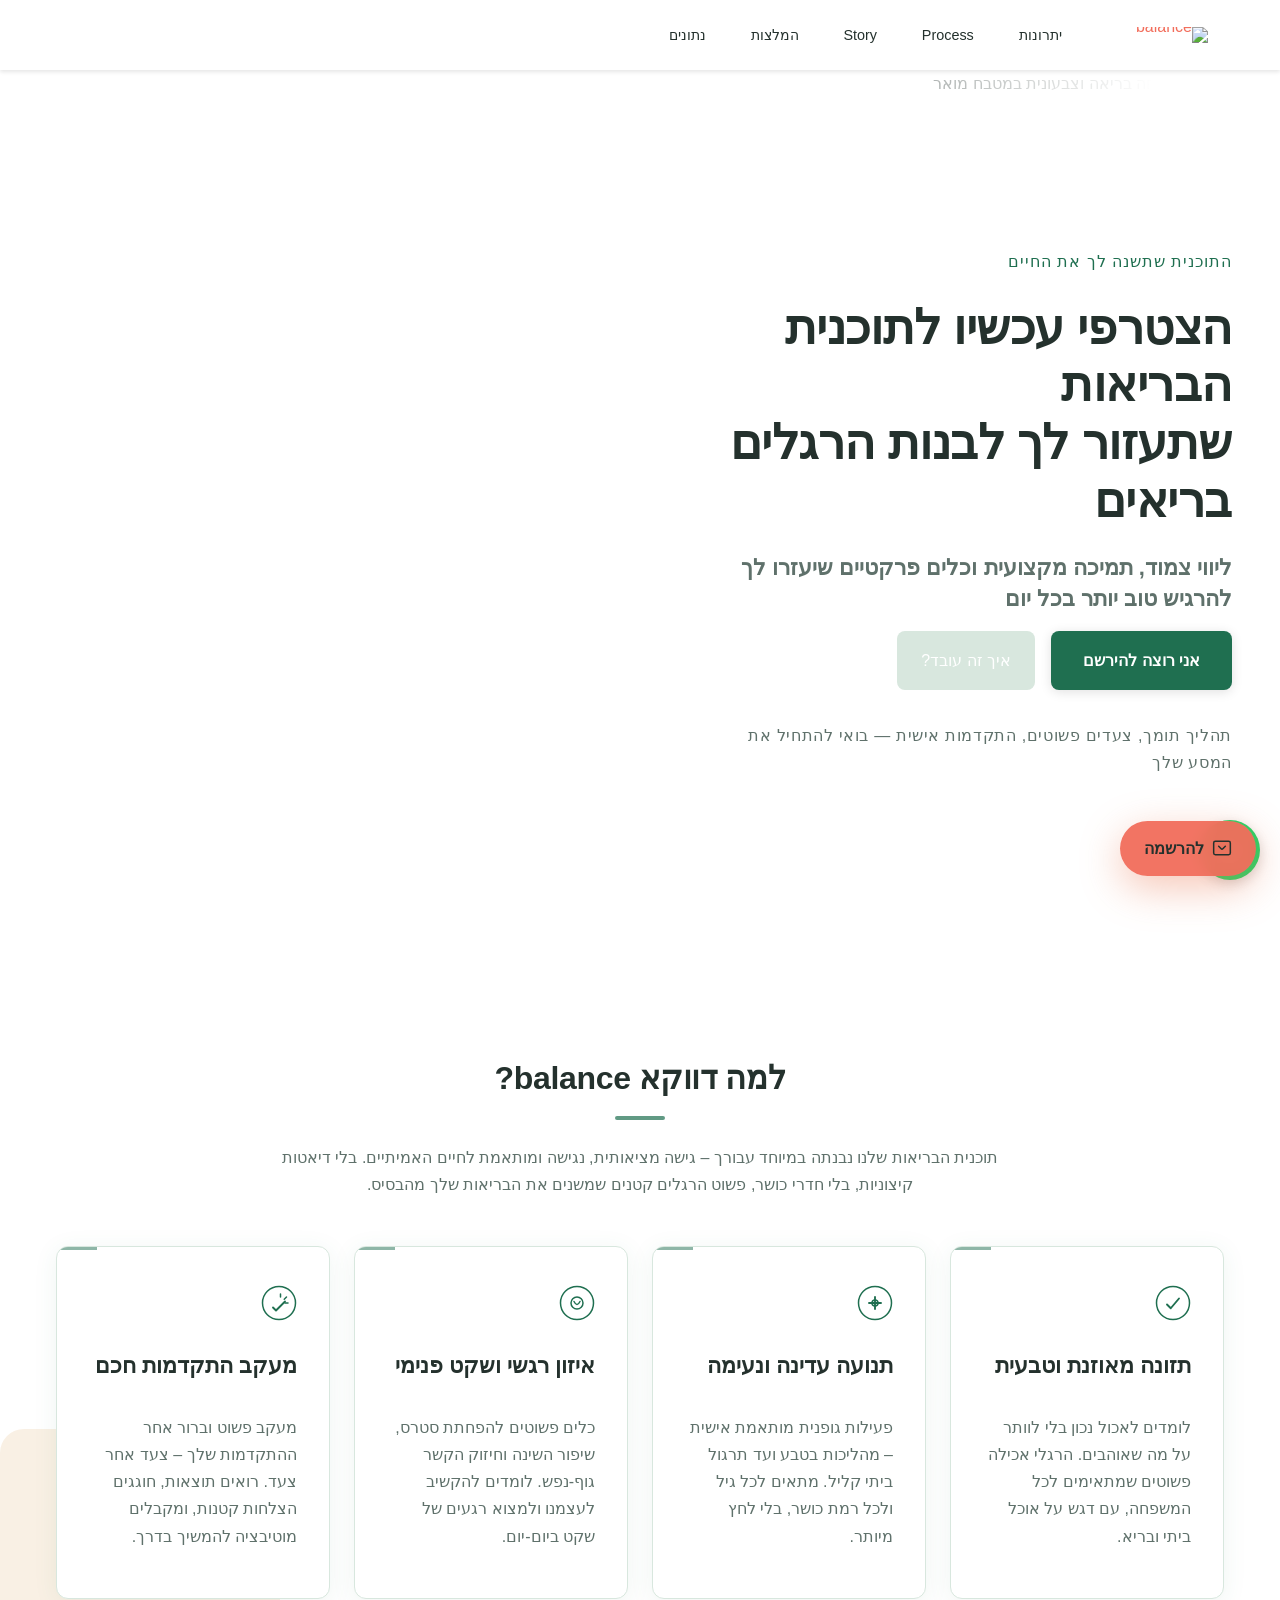
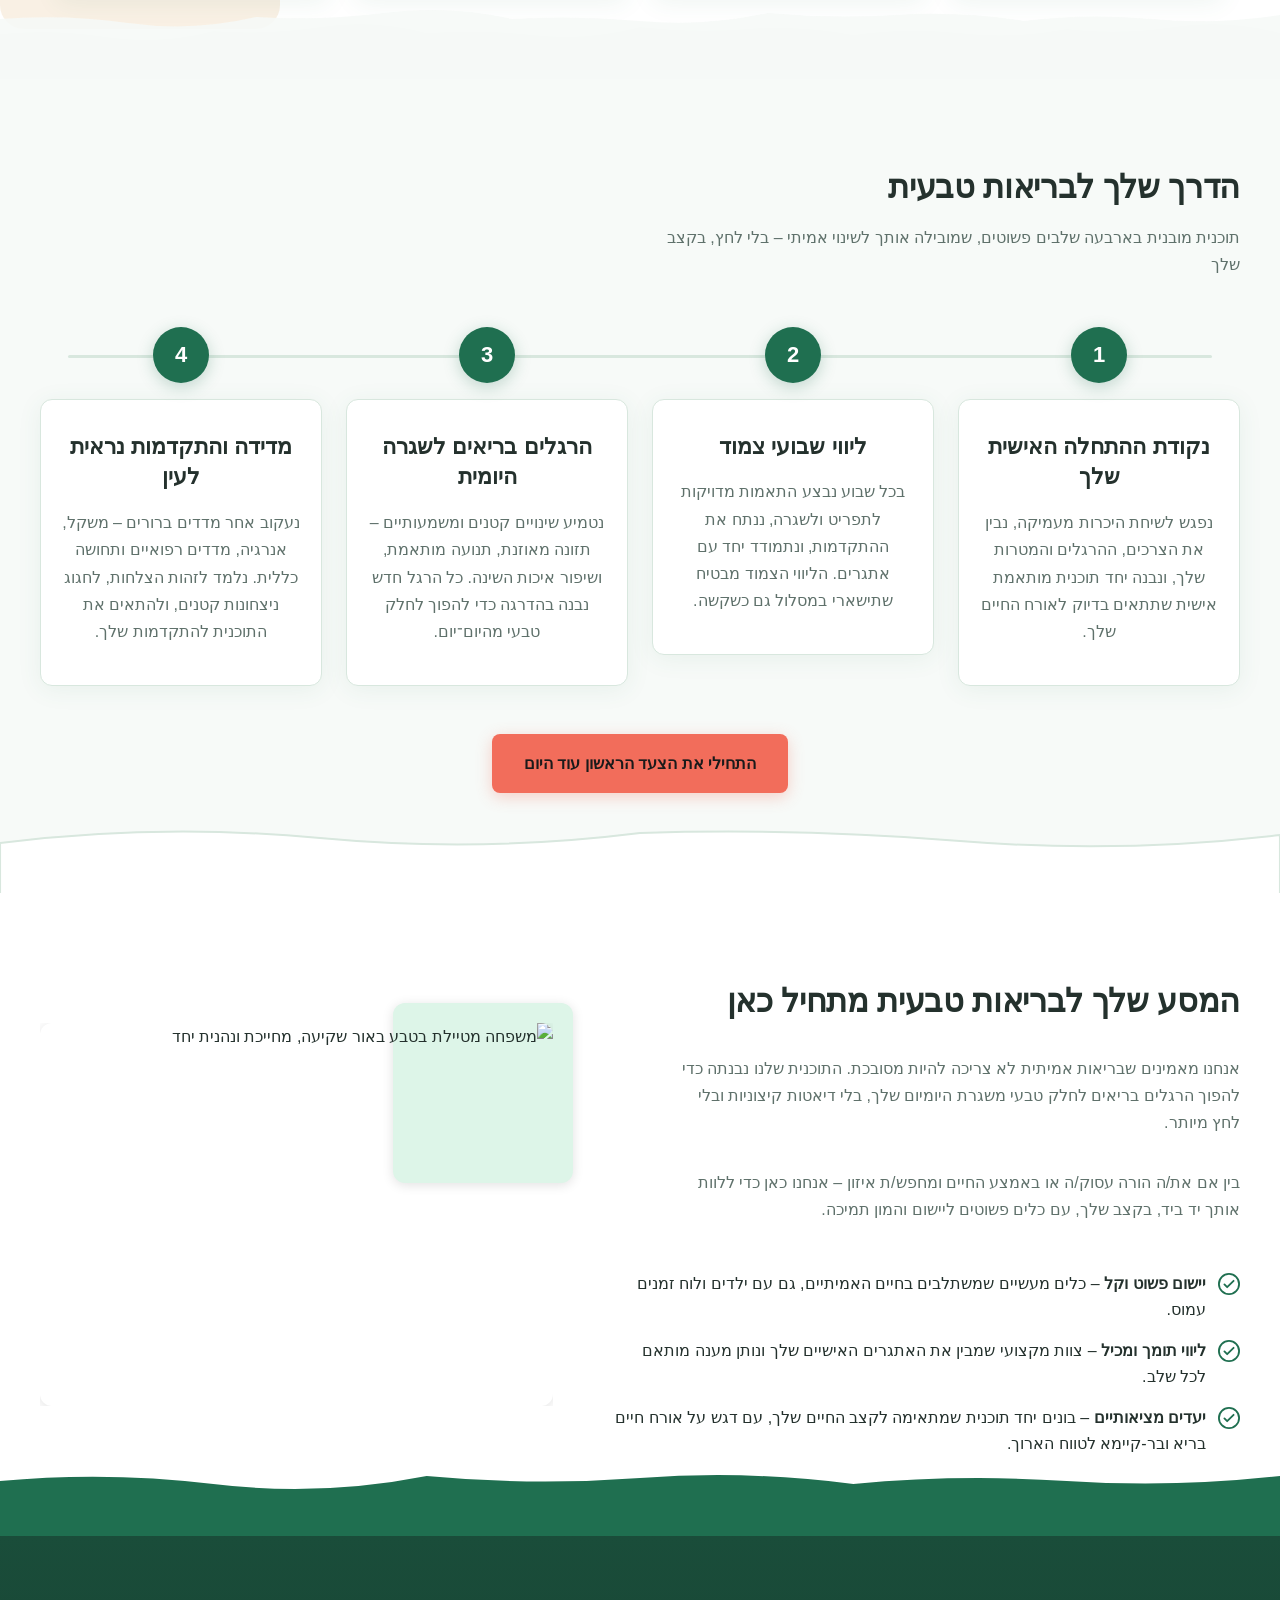
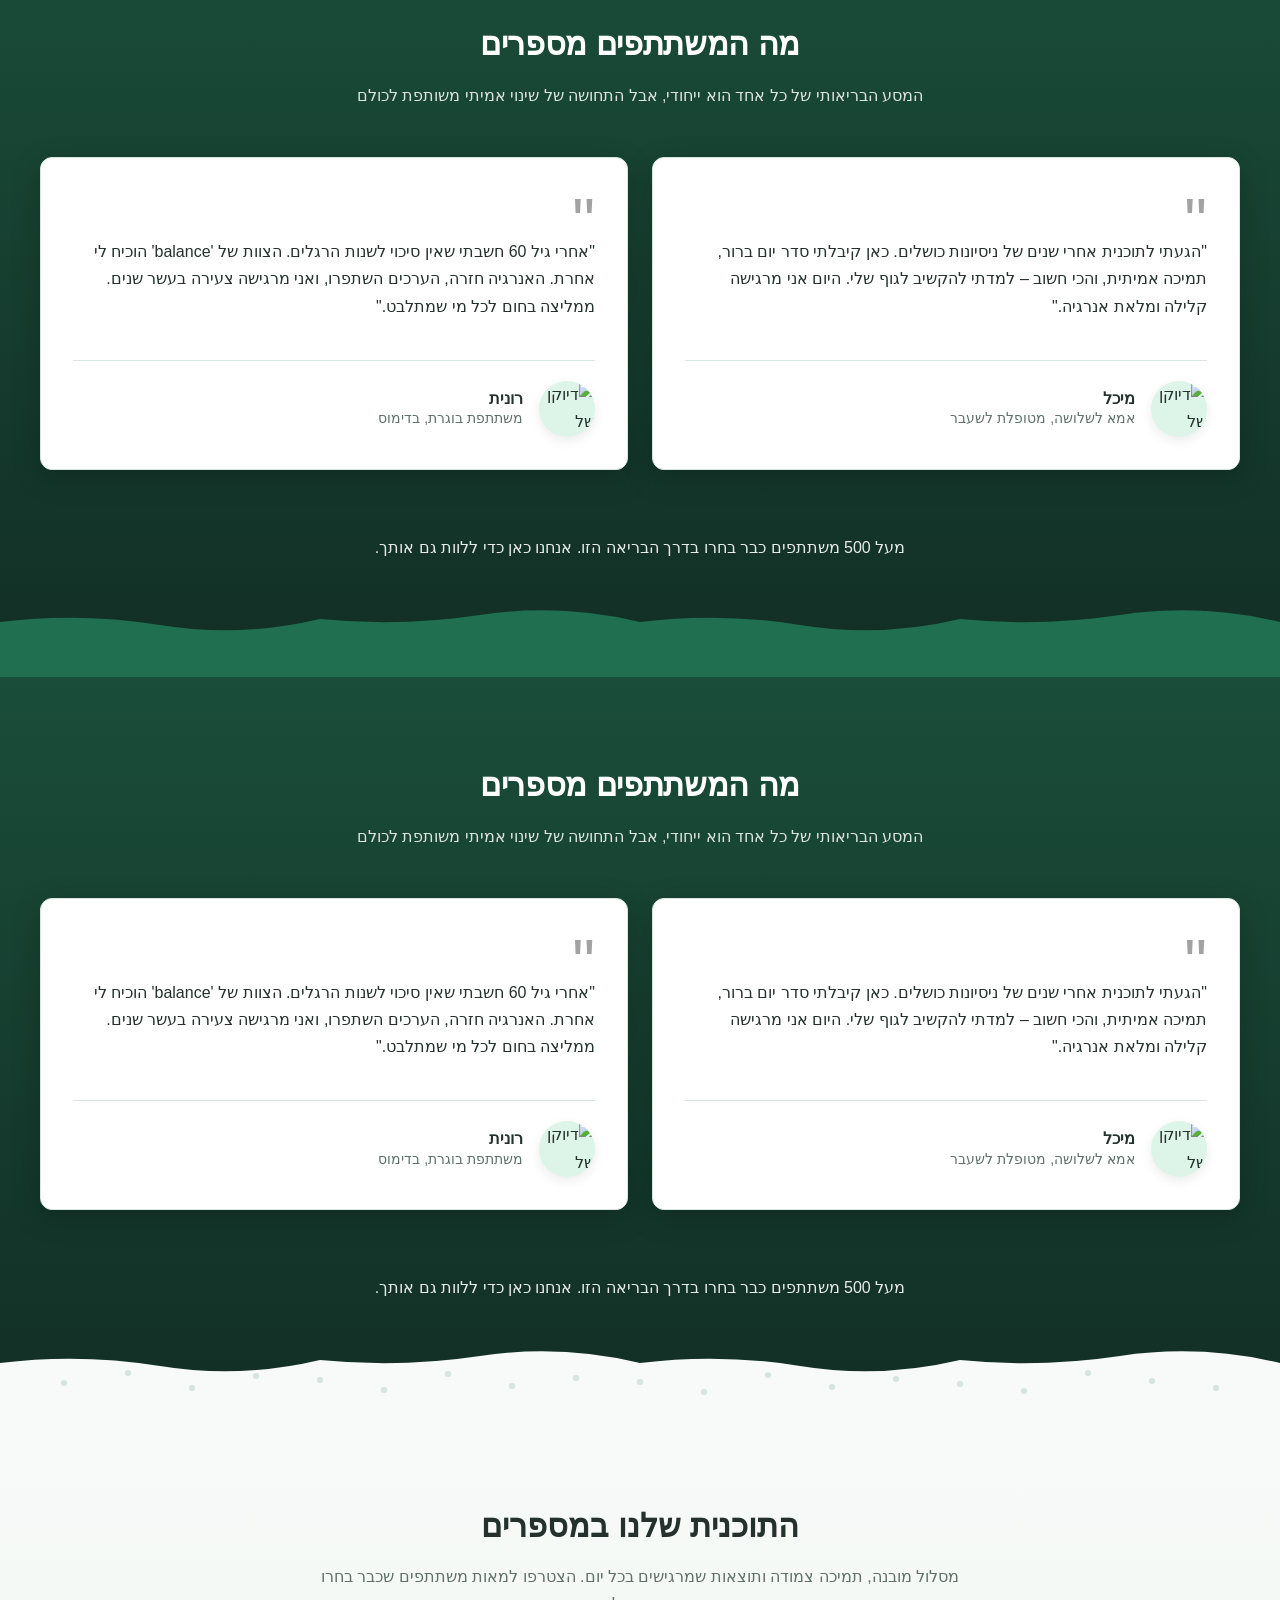
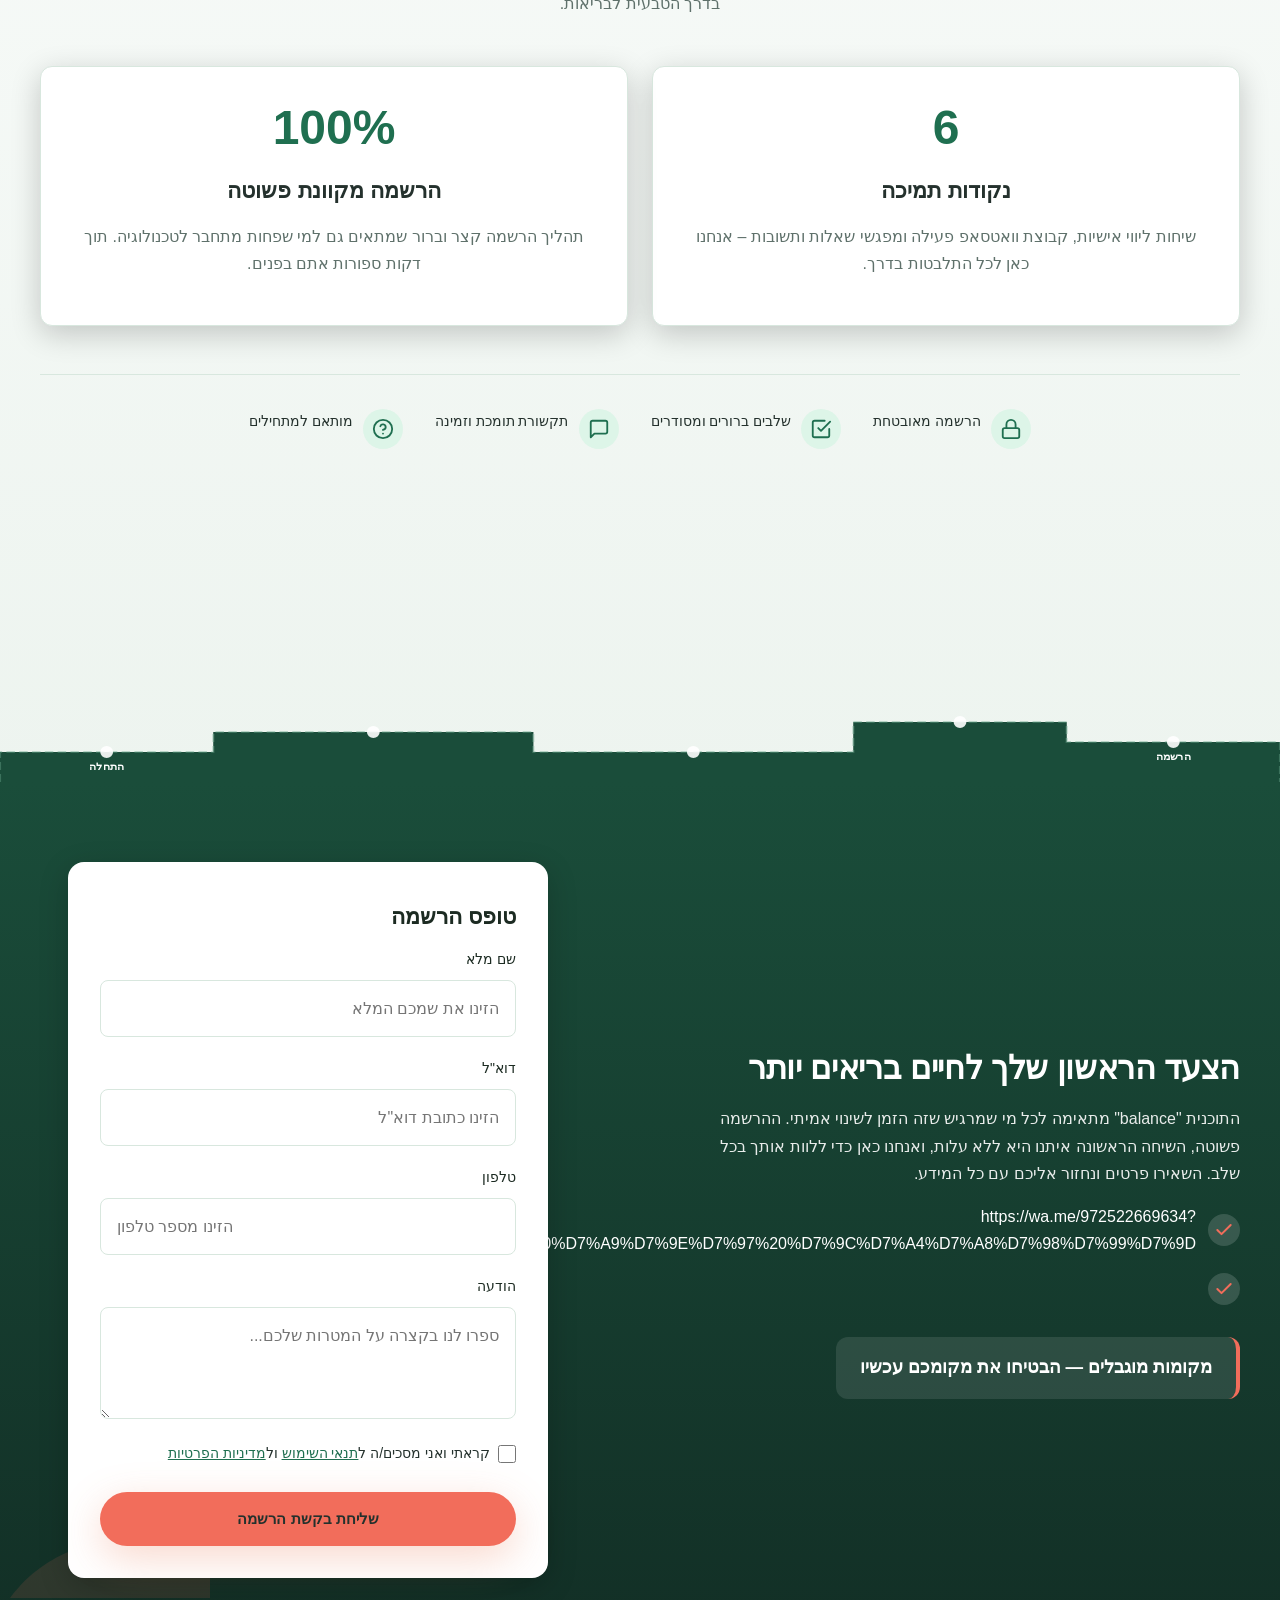
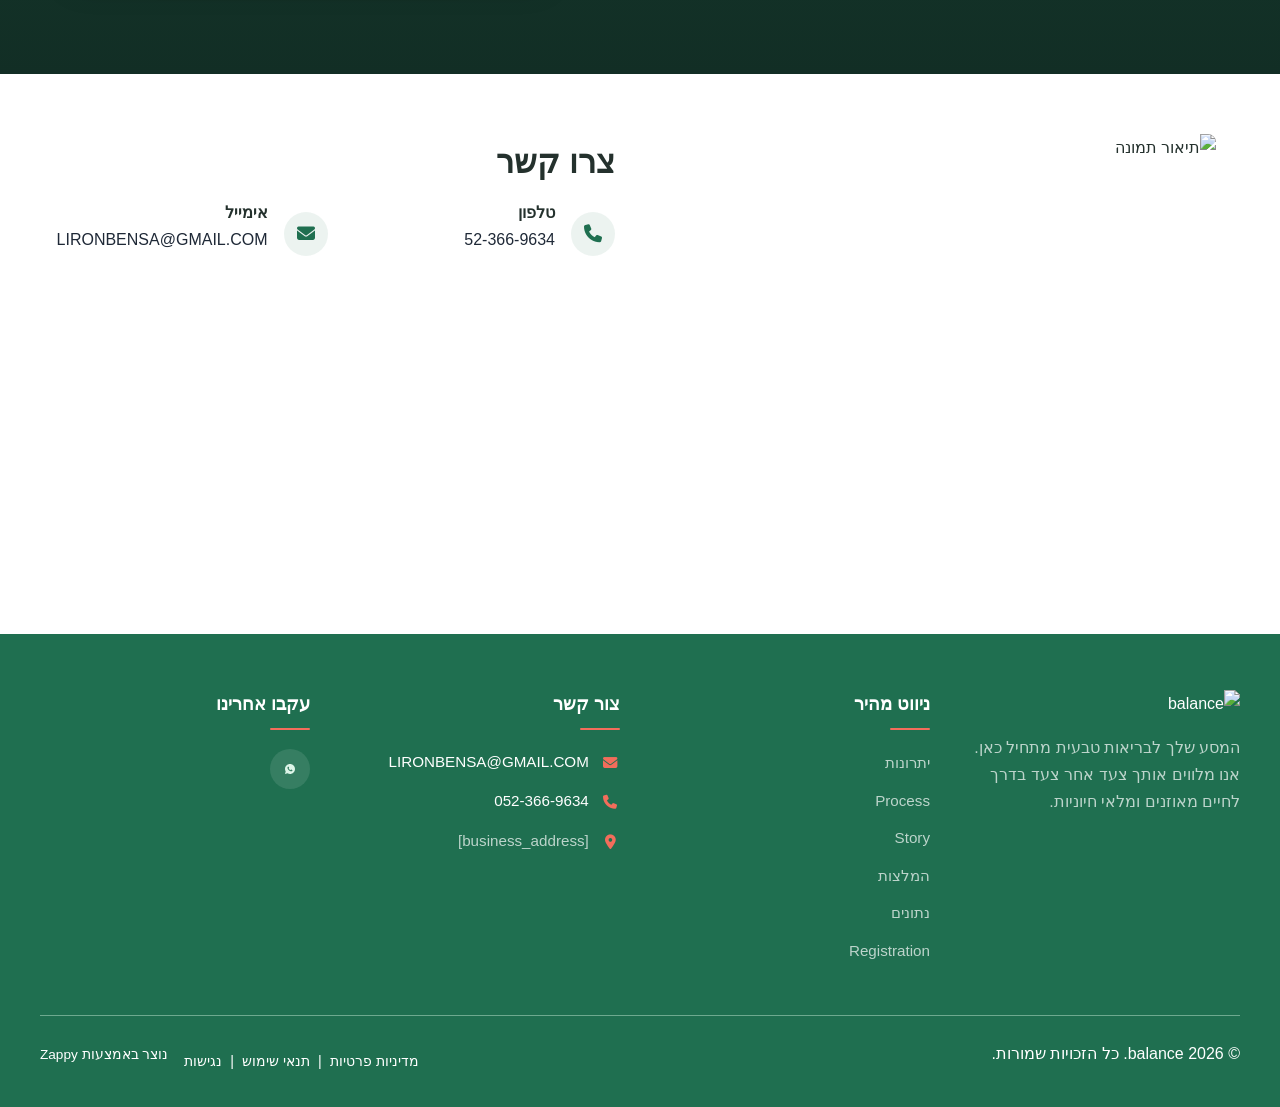
==== commit a379a505: "Background sync: Progressive GitHub Sync" ====
--- a/public/index.html
+++ b/public/index.html
@@ -1 +1 @@
-<!doctype html><html dir="rtl" lang="he"><head><meta charset="UTF-8"><meta content="width=device-width,initial-scale=1" name="viewport"><meta content="index, follow" name="robots"><title>התחל את המסע לבריאות טבעית — בטבע שלך</title><meta content="גלה את התכנית המובילה לאורח חיים בריא וירידה במשקל. השתתף עכשיו בהדרכה מקצועית, תזונה נכונה והרגלי אכילה מותאמים אישית. ההרשמה פתוחה — צעד ראשון לשינוי אמיתי!" name="description"><meta content="בריאות טבעית, ירידה במשקל, אורח חיים בריא, הרזיה, תזונה" name="keywords"><link href="/assets/favicon.ico" rel="icon" type="image/x-icon"><link href="/assets/favicon-16x16.png" rel="icon" type="image/png" sizes="16x16"><link href="/assets/favicon-32x32.png" rel="icon" type="image/png" sizes="32x32"><link href="/assets/favicon-48x48.png" rel="icon" type="image/png" sizes="48x48"><link href="/assets/favicon-192x192.png" rel="icon" type="image/png" sizes="192x192"><link href="/assets/favicon-512x512.png" rel="icon" type="image/png" sizes="512x512"><link href="/assets/apple-touch-icon.png" rel="apple-touch-icon"><script>!function(){"use strict";var t="167f9186-6f8e-4a9a-8d11-cf7bab39ed76",e="https://api.zappy5.com/api/analytics/track",a=18e5,n=2592e6,o=!0,i=!0,r=!0;var s=function(){var e="zappy_visitor_"+t,a=null;try{if(a=localStorage.getItem(e)){var o=JSON.parse(a),i=Date.now();if(i-o.created<n)return o.lastSeen=i,localStorage.setItem(e,JSON.stringify(o)),o.id}}catch(t){console.warn("Zappy Analytics: LocalStorage not available")}var r="zv_"+Date.now()+"_"+Math.random().toString(36).substr(2,9);try{localStorage.setItem(e,JSON.stringify({id:r,created:Date.now(),lastSeen:Date.now()}))}catch(t){}return r}(),c=function(){var e="zappy_session_"+t,n=null;try{if(n=sessionStorage.getItem(e)){var o=JSON.parse(n),i=Date.now();if(i-o.timestamp<a)return o.timestamp=i,sessionStorage.setItem(e,JSON.stringify(o)),o.id}}catch(t){console.warn("Zappy Analytics: SessionStorage not available")}var r="zs_"+Date.now()+"_"+Math.random().toString(36).substr(2,9);try{sessionStorage.setItem(e,JSON.stringify({id:r,timestamp:Date.now()}))}catch(t){}return r}();function l(a,n){n=n||{};var o={website_id:t,event_type:a,page_path:window.location.pathname,referrer:document.referrer||"direct",visitor_id:s,session_id:c,metadata:n};if(navigator.sendBeacon){var i=new Blob([JSON.stringify(o)],{type:"application/json"});navigator.sendBeacon(e,i)}else fetch(e,{method:"POST",headers:{"Content-Type":"application/json"},body:JSON.stringify(o),keepalive:!0}).catch(function(t){console.warn("Zappy Analytics: Failed to track event",t)})}o&&l("pageview",{title:document.title,url:window.location.href}),i&&document.addEventListener("click",function(t){var e=t.target;if("BUTTON"===e.tagName||e.closest("button")){var a="BUTTON"===e.tagName?e:e.closest("button");l("click",{element:"button",text:a.textContent.trim().substring(0,100),id:a.id||null,class:a.className||null})}else if("A"===e.tagName||e.closest("a")){var n="A"===e.tagName?e:e.closest("a");l("navigation",{element:"link",text:n.textContent.trim().substring(0,100),href:n.href,external:n.hostname!==window.location.hostname})}},!0),r&&document.addEventListener("submit",function(t){var e=t.target;l("form_submit",{form_id:e.id||null,form_name:e.name||null,form_action:e.action||null,form_method:e.method||"GET"})},!0);var d=Date.now();window.addEventListener("beforeunload",function(){l("page_unload",{time_on_page:Math.floor((Date.now()-d)/1e3),page_path:window.location.pathname})}),window.zappyAnalytics={track:l,getVisitorId:function(){return s},getSessionId:function(){return c}}}()</script><meta content="התחל את המסע לבריאות טבעית — בטבע שלך" property="og:title"><meta content="גלה את התכנית המובילה לאורח חיים בריא וירידה במשקל. השתתף עכשיו בהדרכה מקצועית, תזונה נכונה והרגלי אכילה מותאמים אישית. ההרשמה פתוחה — צעד ראשון לשינוי אמיתי!" property="og:description"><meta content="summary_large_image" name="twitter:card"><meta content="התחל את המסע לבריאות טבעית — בטבע שלך" name="twitter:title"><meta content="גלה את התכנית המובילה לאורח חיים בריא וירידה במשקל. השתתף עכשיו בהדרכה מקצועית, תזונה נכונה והרגלי אכילה מותאמים אישית. ההרשמה פתוחה — צעד ראשון לשינוי אמיתי!" name="twitter:description"><script type="application/ld+json">{"@context":"https://schema.org","@graph":[{"@type":"Organization","@id":"https://beteva-shelcha.zappy5.app#organization","name":"balance","url":"https://beteva-shelcha.zappy5.app","description":"A health program landing page designed to attract and convert visitors into registered participants. The business focuses on wellness and healthy living, offering a structured program that users can sign up for online.","contactPoint":[{"@type":"ContactPoint","contactType":"customer service","email":"LIRONBENSA@GMAIL.COM","telephone":"052-366-9634⁩"}]},{"@type":"WebSite","@id":"https://beteva-shelcha.zappy5.app#website","url":"https://beteva-shelcha.zappy5.app","name":"balance","publisher":{"@id":"https://beteva-shelcha.zappy5.app#organization"}},{"@type":"ContactPage","@id":"https://beteva-shelcha.zappy5.app#contactpage","url":"https://beteva-shelcha.zappy5.app","name":"התחל את המסע לבריאות טבעית — בטבע שלך","mainEntity":{"@id":"https://beteva-shelcha.zappy5.app#organization"},"potentialAction":{"@type":"CommunicateAction","target":{"@type":"EntryPoint","urlTemplate":"https://beteva-shelcha.zappy5.app/api/email/contact-form","actionPlatform":["http/method=POST"],"contentType":"application/json"},"instrument":[{"@type":"PropertyValue","name":"name","propertyID":"text","valueRequired":true,"description":"הזינו את שמכם המלא"},{"@type":"PropertyValue","name":"email","propertyID":"email","valueRequired":true,"description":"הזינו כתובת דוא&quot;ל"},{"@type":"PropertyValue","name":"phone","propertyID":"tel","valueRequired":true,"description":"הזינו מספר טלפון"},{"@type":"PropertyValue","name":"message","propertyID":"textarea","valueRequired":false,"description":"ספרו לנו בקצרה על המטרות שלכם..."},{"@type":"PropertyValue","name":"privacy_consent-dup-1782985232294-4","propertyID":"checkbox","valueRequired":true}]}}]}</script><meta content="website" property="og:type"><meta content="he_IL" property="og:locale"><link href="https://cdnjs.cloudflare.com/ajax/libs/font-awesome/6.4.0/css/all.min.css" rel="stylesheet"><style>.skip-link{position:absolute;top:0;left:0;transform:translateY(-200%);padding:12px 18px;background:var(--bg-dark,#1a1a1a);color:var(--text-light,#fff);font-weight:600;border-radius:0 0 8px 0;z-index:10000}.skip-link:focus{transform:none;outline:2px solid var(--ring,#fff);outline-offset:2px}:focus-visible{outline:2px solid var(--ring,currentColor);outline-offset:3px}</style><link href="/assets/favicon.ico" rel="icon" type="image/x-icon"><link href="/assets/favicon-16x16.png" rel="icon" type="image/png" sizes="16x16"><link href="/assets/favicon-32x32.png" rel="icon" type="image/png" sizes="32x32"><link href="/assets/favicon-48x48.png" rel="icon" type="image/png" sizes="48x48"><link href="/assets/favicon-192x192.png" rel="icon" type="image/png" sizes="192x192"><link href="/assets/favicon-512x512.png" rel="icon" type="image/png" sizes="512x512"><link href="/assets/apple-touch-icon.png" rel="apple-touch-icon"><link href="https://cdn.jsdelivr.net/npm/vanilla-cookieconsent@3/dist/cookieconsent.css" rel="stylesheet"><script src="https://cdn.jsdelivr.net/npm/vanilla-cookieconsent@3/dist/cookieconsent.umd.js"></script><script src="https://cdn.jsdelivr.net/gh/mickidum/acc_toolbar/acctoolbar/acctoolbar.min.js"></script><link href="/styles.css" rel="stylesheet"><script>window.ZAPPY_WEBSITE_ID="167f9186-6f8e-4a9a-8d11-cf7bab39ed76",window.ZAPPY_API_BASE="https://api.zappy5.com"</script><style id="zappy-dropdown-submenu-styles">#navMenu li:has(.sub-menu),.nav-menu li:has(.sub-menu),.navbar li:has(.sub-menu),nav li:has(.sub-menu){position:relative}#navMenu .sub-menu,.nav-menu .sub-menu,.navbar .sub-menu,nav .sub-menu{display:block!important;position:absolute!important;top:100%;left:0;min-width:220px;background:#fff;border-radius:8px;box-shadow:0 8px 25px rgba(0,0,0,.15);padding:8px 0;opacity:0;visibility:hidden;transform:translateY(10px);transition:all .3s ease;z-index:1000;list-style:none;pointer-events:none}#navMenu li:hover>.sub-menu,.nav-menu li:hover>.sub-menu,.navbar li:hover>.sub-menu,nav li:hover>.sub-menu{opacity:1!important;visibility:visible!important;transform:translateY(0)!important;pointer-events:auto!important}.sub-menu li{list-style:none;margin:0;padding:0}.sub-menu a{display:block!important;padding:10px 16px!important;color:var(--text-dark,#333)!important;font-weight:500;text-decoration:none;white-space:nowrap;transition:background-color .2s}.sub-menu .zappy-nav-child>a{padding-left:28px!important;font-size:.9em!important;opacity:.85!important}[dir=rtl] .sub-menu .zappy-nav-child>a,html[lang=ar] .sub-menu .zappy-nav-child>a,html[lang=he] .sub-menu .zappy-nav-child>a{padding-left:10px!important;padding-right:28px!important}.sub-menu .zappy-nav-parent>a{font-weight:600!important}.sub-menu a:hover{background-color:#f5f5f5}[dir=rtl] .nav-menu .sub-menu,[dir=rtl] .navbar .sub-menu,[dir=rtl] nav .sub-menu,html[lang=ar] .nav-menu .sub-menu,html[lang=ar] .navbar .sub-menu,html[lang=ar] nav .sub-menu,html[lang=he] .nav-menu .sub-menu,html[lang=he] .navbar .sub-menu,html[lang=he] nav .sub-menu{left:auto!important;right:0!important}.sub-menu:empty,.sub-menu:not(:has(li)):not(:has(> a)),.sub-menu:not(:has(li:not(.zappy-hidden-menu-item))):not(:has(> a)){display:none!important;opacity:0!important;visibility:hidden!important;pointer-events:none!important}li:has(.menu-group-title):hover>.sub-menu{opacity:1!important;visibility:visible!important;transform:translateY(0)!important;pointer-events:auto!important}#navMenu>li>.menu-group-title,.nav-menu>li>.menu-group-title{display:inline-block;padding:.5rem 1rem;cursor:default;user-select:none}@media (max-width:768px){#navMenu .sub-menu,.nav-menu .sub-menu,.navbar .sub-menu,nav .sub-menu{position:static!important;transform:none!important;box-shadow:none!important;background:0 0!important;max-height:0;overflow:hidden;opacity:0;visibility:hidden;transition:max-height .3s ease,opacity .3s ease;padding:0!important;border-radius:0!important}#navMenu .sub-menu.mobile-expanded,.nav-menu .sub-menu.mobile-expanded,.navbar .sub-menu.mobile-expanded{max-height:none!important;overflow-y:visible!important;opacity:1!important;visibility:visible!important;padding:8px 0 8px 16px!important}[dir=rtl] .sub-menu.mobile-expanded,html[lang=he] .sub-menu.mobile-expanded{padding:8px 16px 8px 0!important}#navMenu li:hover>.sub-menu,.nav-menu li:hover>.sub-menu,.navbar li:hover>.sub-menu,nav li:hover>.sub-menu{opacity:0;visibility:hidden;pointer-events:none}#navMenu li>.sub-menu.mobile-expanded,.nav-menu li>.sub-menu.mobile-expanded,.navbar li>.sub-menu.mobile-expanded,nav li>.sub-menu.mobile-expanded{opacity:1!important;visibility:visible!important;pointer-events:auto!important}#navMenu li:has(.sub-menu),.nav-menu li:has(.sub-menu),.navbar li:has(.sub-menu),nav li:has(.sub-menu){display:flex!important;flex-wrap:wrap!important;align-items:center!important;position:relative!important;min-height:44px!important}#navMenu li:has(.sub-menu)>a,.nav-menu li:has(.sub-menu)>a,.navbar li:has(.sub-menu)>a,nav li:has(.sub-menu)>a{flex:1!important;min-width:0!important}#navMenu li:has(.sub-menu)>.menu-group-title,.nav-menu li:has(.sub-menu)>.menu-group-title,.navbar li:has(.sub-menu)>.menu-group-title,nav li:has(.sub-menu)>.menu-group-title{flex:1!important;min-width:0!important;padding:0!important;line-height:inherit!important}#navMenu li:has(.sub-menu)>.sub-menu,.nav-menu li:has(.sub-menu)>.sub-menu,.navbar li:has(.sub-menu)>.sub-menu,nav li:has(.sub-menu)>.sub-menu{flex-basis:100%!important;width:100%!important}#navMenu li:has(.sub-menu)>a [class*=arrow],#navMenu li:has(.sub-menu)>a [class*=chevron],.nav-menu li:has(.sub-menu)>a .fa-angle-down,.nav-menu li:has(.sub-menu)>a .fa-chevron-down,.nav-menu li:has(.sub-menu)>a [class*=arrow],.nav-menu li:has(.sub-menu)>a [class*=chevron],nav li:has(.sub-menu)>a [class*=arrow],nav li:has(.sub-menu)>a [class*=chevron]{display:none!important;visibility:hidden!important}.mobile-submenu-toggle{display:flex!important;align-items:center!important;justify-content:center!important;width:44px!important;height:auto!important;background:0 0!important;border:none!important;cursor:pointer!important;color:var(--text-dark)!important;position:static!important;flex-shrink:0!important;align-self:stretch!important;z-index:2!important;padding:0!important;margin:0!important}.mobile-submenu-toggle::after{content:''!important;width:0!important;height:0!important;border-left:6px solid transparent!important;border-right:6px solid transparent!important;border-top:7px solid currentColor!important;transition:transform .3s ease!important}.mobile-submenu-toggle.expanded::after{transform:rotate(180deg)!important}.sub-menu a{padding:10px 0!important;display:block!important;color:var(--text-dark)!important;white-space:normal!important}.sub-menu .zappy-nav-child>a{padding-left:28px!important;font-size:.9em!important;opacity:.85!important}[dir=rtl] .sub-menu .zappy-nav-child>a,html[lang=ar] .sub-menu .zappy-nav-child>a,html[lang=he] .sub-menu .zappy-nav-child>a{padding-left:0!important;padding-right:28px!important}.sub-menu .zappy-nav-parent>a{font-weight:600!important}#navMenu.active,.nav-menu.active{max-width:100vw!important;overflow-x:hidden!important;box-sizing:border-box!important}.navbar .sub-menu li a,.zappy-products-dropdown .sub-menu a,nav.navbar .sub-menu li a{color:var(--text-dark)!important}}@media (min-width:769px){.mobile-submenu-toggle{display:none!important}}</style><style id="zappy-widget-visibility">html[dir=rtl] .whatsapp-float{right:20px!important;left:auto!important}html:not([dir]) .whatsapp-float,html[dir=ltr] .whatsapp-float{left:20px!important;right:auto!important}html[dir=rtl] #mic-access-tool-general-button,html[dir=rtl] #mic-init-access-tool #mic-access-tool-general-button,html[dir=rtl] #mic-init-access-tool .mic-access-tool-general-button,html[dir=rtl] ._access-icon,html[dir=rtl] .mic-access-tool-general-button{left:20px!important;right:auto!important}html:not([dir]) #mic-access-tool-general-button,html:not([dir]) #mic-init-access-tool #mic-access-tool-general-button,html:not([dir]) #mic-init-access-tool .mic-access-tool-general-button,html:not([dir]) ._access-icon,html:not([dir]) .mic-access-tool-general-button,html[dir=ltr] #mic-access-tool-general-button,html[dir=ltr] #mic-init-access-tool #mic-access-tool-general-button,html[dir=ltr] #mic-init-access-tool .mic-access-tool-general-button,html[dir=ltr] ._access-icon,html[dir=ltr] .mic-access-tool-general-button{right:20px!important;left:auto!important}@media (max-width:768px){.whatsapp-float{display:flex!important}}@media (min-width:769px){.whatsapp-float{display:flex!important}}@media (max-width:768px){#mic-access-tool-general-button,#mic-init-access-tool #mic-access-tool-general-button,#mic-init-access-tool .mic-access-tool-general-button,._access-icon,.mic-access-tool-general-button{display:flex!important;visibility:visible!important;opacity:1!important;pointer-events:auto!important}#mic-access-tool-box.opened-mic-access-tool,#mic-init-access-tool #mic-access-tool-box.opened-mic-access-tool,.mic-access-tool-box.opened-mic-access-tool{visibility:visible!important;opacity:1!important;pointer-events:auto!important}}@media (min-width:769px){#mic-access-tool-general-button,#mic-init-access-tool #mic-access-tool-general-button,#mic-init-access-tool .mic-access-tool-general-button,._access-icon,.mic-access-tool-general-button{display:flex!important;visibility:visible!important;opacity:1!important;pointer-events:auto!important}#mic-access-tool-box.opened-mic-access-tool,#mic-init-access-tool #mic-access-tool-box.opened-mic-access-tool,.mic-access-tool-box.opened-mic-access-tool{visibility:visible!important;opacity:1!important;pointer-events:auto!important}}</style></head><body><a href="#main" class="skip-link">דלג לתוכן הראשי</a><nav class="navbar" dir="rtl"><button class="mobile-toggle" aria-label="Menu" id="mobileToggle"><svg viewBox="0 0 24 24" fill="none" height="24" width="24" class="hamburger-icon"><path d="M3 12h18M3 6h18M3 18h18" stroke="currentColor" stroke-width="2" stroke-linecap="round"></path></svg> <svg viewBox="0 0 24 24" fill="none" height="24" width="24" style="display:none" class="close-icon"><path d="M18 6L6 18M6 6l12 12" stroke="currentColor" stroke-width="2" stroke-linecap="round"></path></svg></button> <button class="phone-header-btn" aria-label="Call" data-phone="0523669634⁩"><svg viewBox="0 0 24 24" fill="currentColor" height="20" width="20"><path d="M22 16.92v3a2 2 0 0 1-2.18 2 19.79 19.79 0 0 1-8.63-3.07 19.5 19.5 0 0 1-6-6 19.79 19.79 0 0 1-3.07-8.67A2 2 0 0 1 4.11 2h3a2 2 0 0 1 2 1.72 12.84 12.84 0 0 0 .7 2.81 2 2 0 0 1-.45 2.11L8.09 9.91a16 16 0 0 0 6 6l1.27-1.27a2 2 0 0 1 2.11-.45 12.84 12.84 0 0 0 2.81.7A2 2 0 0 1 22 16.92z"></path></svg></button><div class="nav-container"><div class="nav-right-group"><div class="nav-brand"><a href="/" class="logo-link"><img alt="balance" class="logo" src="/assets/site-----image-1.webp"></a></div><ul class="nav-menu" id="navMenu"><li><a href="#benefits">יתרונות</a></li><li><a href="#process">Process</a></li><li><a href="#story">Story</a></li><li><a href="#testimonials">המלצות</a></li><li><a href="#stats">נתונים</a></li></ul></div><div class="nav-cta-container"></div></div></nav><script>window.addEventListener("load",function(){const e=document.querySelector(".navbar, nav, header");if(!e)return void console.log("[Navbar] Navbar element not found");let t=document.getElementById("mobileToggle")||document.querySelector(".mobile-toggle")||document.querySelector(".hamburger")||document.querySelector(".hamburger-menu")||document.querySelector(".menu-toggle")||document.querySelector(".burger-menu")||document.querySelector('[aria-label="Menu"]')||document.querySelector('[aria-label="תפריט"]');const o=document.querySelector(".phone-header-btn"),n=window.getComputedStyle(e);let r=n.backgroundColor;if(console.log("[Navbar] Initial navbar background:",r),"transparent"===r||"rgba(0, 0, 0, 0)"===r||r.startsWith("rgba")&&r.includes(", 0)")){const e=n.backgroundImage;if(e&&"none"!==e)console.log("[Navbar] Navbar has background image/gradient, using dark text"),r="rgb(240, 240, 240)";else{const e=window.getComputedStyle(document.body).backgroundColor;console.log("[Navbar] Navbar transparent, using body background:",e),r=e}}const a=r.match(/\d+/g);if(a&&a.length>=3){const e=(.299*parseInt(a[0])+.587*parseInt(a[1])+.114*parseInt(a[2]))/255;console.log("[Navbar] Mobile button colors preserved from Claude CSS (luminance:",e.toFixed(2)+")");const n=document.createElement("style");n.id="zappy-mobile-nav-fix";document.documentElement.lang;document.documentElement.dir,n.textContent='\n        /* Hide mobile buttons on desktop, show only on mobile */\n        @media (min-width: 769px) {\n          .mobile-toggle,\n          .phone-header-btn {\n            display: none !important;\n          }\n        }\n        \n        /* Show and position mobile buttons correctly on mobile */\n        @media (max-width: 768px) {\n          .navbar,\n          nav.navbar {\n            min-height: 70px !important;\n          }\n\n          .mobile-toggle,\n          .phone-header-btn {\n            position: absolute !important;\n            top: 0 !important;\n            bottom: 0 !important;\n            margin-top: auto !important;\n            margin-bottom: auto !important;\n            transform: none !important;\n            z-index: 1001 !important;\n            display: flex !important;\n            align-items: center !important;\n            justify-content: center !important;\n            width: 36px !important;\n            height: 36px !important;\n            border-radius: 50% !important;\n            border: none !important;\n            cursor: pointer !important;\n            padding: 6px !important;\n            background: none !important;\n            color: var(--nav-text, var(--text-dark)) !important;\n            touch-action: manipulation !important;\n            -webkit-tap-highlight-color: transparent !important;\n          }\n\n          html[data-zappy-site-type="ecommerce"] .phone-header-btn,\n          body[data-zappy-site-type="ecommerce"] .phone-header-btn,\n          html[data-zappy-site-type="ecommerce"] header .phone-header-btn,\n          html[data-zappy-site-type="ecommerce"] nav .phone-header-btn {\n            display: none !important;\n            visibility: hidden !important;\n            width: 0 !important;\n            height: 0 !important;\n            min-width: 0 !important;\n            overflow: hidden !important;\n          }\n          \n          /* LTR positioning (default): hamburger LEFT, phone RIGHT */\n          html:not([dir="rtl"]):not([lang="he"]):not([lang="ar"]) .mobile-toggle,\n          html[dir="ltr"] .mobile-toggle {\n            left: 12px !important;\n            right: auto !important;\n          }\n          html:not([dir="rtl"]):not([lang="he"]):not([lang="ar"]) .phone-header-btn,\n          html[dir="ltr"] .phone-header-btn {\n            right: 12px !important;\n            left: auto !important;\n          }\n          \n          /* RTL positioning: hamburger RIGHT, phone LEFT */\n          html[dir="rtl"] .mobile-toggle,\n          html[lang="he"] .mobile-toggle,\n          html[lang="ar"] .mobile-toggle {\n            right: 12px !important;\n            left: auto !important;\n          }\n          html[dir="rtl"] .phone-header-btn,\n          html[lang="he"] .phone-header-btn,\n          html[lang="ar"] .phone-header-btn {\n            left: 12px !important;\n            right: auto !important;\n          }\n          \n          /* CRITICAL: Ensure nav-container has min-height on mobile */\n          /* All children are positioned absolutely/fixed on mobile, so height:auto collapses to 0 */\n          .nav-container {\n            min-height: 70px !important;\n            position: relative !important;\n          }\n          \n          /* Ensure SVG icons are properly sized and inherit color */\n          .mobile-toggle svg,\n          .phone-header-btn svg {\n            width: 24px !important;\n            height: 24px !important;\n            /* Don\'t force display - let JavaScript control hamburger/close toggle */\n          }\n          \n          /* Reset nav-cta-container on mobile - remove desktop box-shadow/padding */\n          /* that creates a visible ghost box when CTA button is hidden */\n          .nav-cta-container {\n            box-shadow: none !important;\n            padding: 0 !important;\n          }\n          \n          /* Hide nav-cta-container entirely on mobile when there\'s no lang-switcher */\n          /* (only the CTA button is inside, and it\'s hidden on mobile) */\n          .nav-cta-container:not(:has(.lang-switcher)) {\n            display: none !important;\n          }\n          \n          /* CRITICAL: Prevent hero image fade gradient from bleeding over headline text */\n          /* The .image-fade-gradient has bottom: -30px (extends below parent) */\n          /* On mobile stacked layout, this overlaps the h1 text below the image */\n          .hero-image-column {\n            overflow: hidden !important;\n          }\n          .image-fade-gradient {\n            bottom: 0 !important;\n          }\n          \n          /* Hide desktop language switcher on mobile - hamburger menu handles it */\n          /* High specificity to override stored CSS */\n          .lang-switcher,\n          .nav-cta-container .lang-switcher,\n          .nav-container .lang-switcher,\n          .navbar .lang-switcher,\n          .navbar .nav-cta-container .lang-switcher {\n            display: none !important;\n          }\n        }\n      ';const r=document.getElementById("zappy-mobile-nav-fix");r&&r.remove(),document.head.appendChild(n),console.log("[Navbar] Critical CSS injected for mobile nav positioning");const i=window.innerWidth<=768;if(t){const e=t.querySelector(".hamburger-icon"),o=t.querySelector(".close-icon");e&&(e.style.setProperty("width","24px","important"),e.style.setProperty("height","24px","important"),e.style.setProperty("display","block","important")),o&&(o.style.setProperty("width","24px","important"),o.style.setProperty("height","24px","important"),o.style.setProperty("display","none","important")),i?(t.style.setProperty("position","absolute","important"),t.style.setProperty("top","0","important"),t.style.setProperty("bottom","0","important"),t.style.setProperty("margin-top","auto","important"),t.style.setProperty("margin-bottom","auto","important"),t.style.setProperty("transform","none","important"),t.style.setProperty("z-index","1001","important"),t.style.removeProperty("left"),t.style.removeProperty("right"),console.log("[Navbar] Mobile toggle positioning applied (mobile viewport)")):(t.style.removeProperty("position"),t.style.removeProperty("top"),t.style.removeProperty("transform"),t.style.removeProperty("z-index"),t.style.removeProperty("left"),t.style.removeProperty("right"),console.log("[Navbar] Desktop viewport - cleared mobile toggle inline positioning"))}if(o){const e=o.querySelector("svg");e&&(e.style.width="24px",e.style.height="24px",e.setAttribute("width","24"),e.setAttribute("height","24")),i?(o.style.setProperty("position","absolute","important"),o.style.setProperty("top","0","important"),o.style.setProperty("bottom","0","important"),o.style.setProperty("margin-top","auto","important"),o.style.setProperty("margin-bottom","auto","important"),o.style.setProperty("transform","none","important"),o.style.setProperty("z-index","1001","important"),o.style.removeProperty("left"),o.style.removeProperty("right"),console.log("[Navbar] Phone button positioning applied (mobile viewport)")):(o.style.removeProperty("position"),o.style.removeProperty("top"),o.style.removeProperty("transform"),o.style.removeProperty("z-index"),o.style.removeProperty("left"),o.style.removeProperty("right"),console.log("[Navbar] Desktop viewport - cleared phone button inline positioning"))}}else console.log("[Navbar] Could not parse background color:",r);t=document.getElementById("mobileToggle")||document.querySelector(".mobile-toggle")||document.querySelector(".hamburger")||document.querySelector(".hamburger-menu")||document.querySelector(".menu-toggle")||document.querySelector(".burger-menu")||document.querySelector('[aria-label="Menu"]')||document.querySelector('[aria-label="תפריט"]');const i=document.getElementById("navMenu")||document.querySelector(".nav-menu")||document.querySelector(".nav-links")||document.querySelector("nav ul:not(.submenu)");if(!t||!i)return void console.log("[Navbar] Mobile toggle or menu not found:",{toggle:!!t,menu:!!i});i.id||(i.id="navMenu"),console.log("[Navbar] Initializing mobile menu...");const l=t.cloneNode(!0);t.parentNode.replaceChild(l,t);var s=0;function p(e){var t=Date.now();t-s<300||(s=t,function(e){e.preventDefault(),e.stopPropagation();const t=l.querySelector(".hamburger-icon"),o=l.querySelector(".close-icon");i.classList.contains("active")?(i.classList.remove("active"),t&&t.style.setProperty("display","block","important"),o&&o.style.setProperty("display","none","important"),document.body.style.overflow="",document.body.classList.remove("menu-open"),console.log("[Navbar] Menu closed")):(i.classList.add("active"),t&&t.style.setProperty("display","none","important"),o&&o.style.setProperty("display","block","important"),document.body.style.overflow="hidden",document.body.classList.add("menu-open"),console.log("[Navbar] Menu opened"))}(e))}l.addEventListener("click",p),l.addEventListener("touchend",p),document.addEventListener("keydown",function(e){if(("Escape"===e.key||"Esc"===e.key)&&i.classList.contains("active")){const e=l.querySelector(".hamburger-icon"),t=l.querySelector(".close-icon");i.classList.remove("active"),e&&e.style.setProperty("display","block","important"),t&&t.style.setProperty("display","none","important"),document.body.style.overflow="",document.body.classList.remove("menu-open"),console.log("[Navbar] Menu closed (Escape)")}}),i.querySelectorAll("a").forEach(function(e){e.addEventListener("click",function(){if("#"===this.getAttribute("href"))return;const e=l.querySelector(".hamburger-icon"),t=l.querySelector(".close-icon");i.classList.remove("active"),e&&e.style.setProperty("display","block","important"),t&&t.style.setProperty("display","none","important"),document.body.style.overflow="",document.body.classList.remove("menu-open"),console.log("[Navbar] Menu closed (link clicked)")})});var m=i.querySelectorAll(".dropdown-toggle");m.forEach(function(e){e.addEventListener("click",function(e){e.preventDefault(),e.stopPropagation();var t=this.closest(".nav-dropdown");t&&(t.parentNode.querySelectorAll(".nav-dropdown.open").forEach(function(e){e!==t&&e.classList.remove("open")}),t.classList.toggle("open"),console.log("[Navbar] Dropdown toggled:",t.classList.contains("open")?"open":"closed"))})}),document.addEventListener("click",function(e){e.target.closest(".nav-dropdown")||document.querySelectorAll(".nav-dropdown.open").forEach(function(e){e.classList.remove("open")})}),console.log("[Navbar] Dropdown handlers initialized for "+m.length+" dropdowns"),o&&o.addEventListener("click",function(){const e=document.querySelectorAll('a[href^="tel:"]'),t=e.length>0?e[0].getAttribute("href").replace("tel:",""):"052-366-9634⁩";window.location.href="tel:"+t,console.log("[Navbar] Phone button clicked")}),console.log("[Navbar] Mobile menu initialized successfully")})</script><main id="main"><section class="index-hero-section" id="hero" data-band-index="0" data-layout-spec="בית-hero" style="--hero-fade-color:var(--bg-light)" data-hero-treatment="fade-bleed" data-hero-type="fullscreen-scrim"><div style="position:absolute !important;top:0px !important;left:0px !important;width:100% !important;height:100% !important;max-width:none !important;margin-left:0px !important;margin-right:0px !important;z-index:0 !important;overflow:hidden !important" data-element-id="img-1782987243710-e6vlpj8ge" data-element-type="image" data-zappy-wrapper-margins-applied="true" data-zappy-zoom-clip="true" data-zappy-zoom-wrapper="true" data-zappy-zoom-wrapper-align="center" data-zappy-zoom-wrapper-width-mode="full"><img alt="אישה מכינה ארוחה בריאה וצבעונית במטבח מואר" class="hero-fade-img" src="/assets/site-index-hero-image-1.webp" data-element-id="img-1782987243710-e6vlpj8ge" data-element-type="image" data-context="A calm adult preparing a colorful healthy meal near a sunlit window with natural greenery, shot in warm natural light with a soft depth of field. The subject is positioned on the left side of the frame, leaving the right side clean for text overlay." data-placeholder="index-hero-image-1" height="600" loading="eager" width="1200" data-zappy-zoom="1" style="object-position:0% 50%;margin:0px !important;position:absolute !important;left:0% !important;top:0% !important;width:100% !important;height:100% !important;max-width:none !important;max-height:none !important;display:block !important;object-fit:cover !important" data-hero-background="true" data-hero-bg="true" fetchpriority="high"></div><div class="hero-fade-content"><p class="hero-eyebrow">התוכנית שתשנה לך את החיים</p><h1 class="hero-headline">הצטרפי עכשיו לתוכנית הבריאות<br>שתעזור לך לבנות הרגלים בריאים</h1><h3 class="hero-subtitle">ליווי צמוד, תמיכה מקצועית וכלים פרקטיים שיעזרו לך להרגיש טוב יותר בכל יום</h3><div class="hero-cta-row"><a href="#registration" style="outline:none" class="hero-cta-primary" data-element-id="btn-1782987245624-inqtrkdup" data-element-type="button" data-native-element="true">אני רוצה להירשם</a> <a href="#how-it-works" style="outline:none;border-color:rgb(216, 231, 222) !important;color:var(--light-text, #ffffff) !important;background-color:rgb(216, 231, 222) !important;background-image:none !important" class="hero-cta-secondary" data-element-id="btn-1782987253184-3g7bclso9" data-element-type="button" data-native-element="true" data-text-color="light">איך זה עובד?</a></div><p class="hero-trust-line">תהליך תומך, צעדים פשוטים, התקדמות אישית — בואי להתחיל את המסע שלך</p></div><div class="hero-divider-wrapper" aria-hidden="true"><svg viewBox="0 0 1200 80" xmlns="http://www.w3.org/2000/svg" aria-hidden="true" data-no-icon-edit="true" preserveAspectRatio="none"><path d="M0,80 L0,30 Q80,18 160,28 T320,22 Q400,28 480,20 T640,26 Q720,22 800,28 T960,20 Q1040,26 1120,22 T1200,30 L1200,80 Z" fill="var(--bg-light)"></path></svg></div></section><section class="index-benefits-section" id="benefits" data-band-index="1" data-layout-spec="בית-benefits" dir="rtl"><div class="benefits-container"><div class="benefits-intro"><h2 class="benefits-heading">למה דווקא balance?</h2><div class="benefits-divider" aria-hidden="true"></div><p class="benefits-subtitle">תוכנית הבריאות שלנו נבנתה במיוחד עבורך – גישה מציאותית, נגישה ומותאמת לחיים האמיתיים. בלי דיאטות קיצוניות, בלי חדרי כושר, פשוט הרגלים קטנים שמשנים את הבריאות שלך מהבסיס.</p></div><div class="benefits-grid"><div class="benefit-card"><div class="benefit-icon-wrapper"><svg viewBox="0 0 48 48" xmlns="http://www.w3.org/2000/svg" data-element-type="icon" data-icon-type="svg" fill="none" class="benefit-icon"><circle cx="24" cy="24" r="22" fill="none" stroke="var(--primary)" stroke-width="2"></circle><path d="M16 26l5 5L32 18" stroke="var(--primary)" stroke-width="2.5" stroke-linecap="round" stroke-linejoin="round"></path></svg></div><h3 class="benefit-card-title">תזונה מאוזנת וטבעית</h3><p class="benefit-card-text">לומדים לאכול נכון בלי לוותר על מה שאוהבים. הרגלי אכילה פשוטים שמתאימים לכל המשפחה, עם דגש על אוכל ביתי ובריא.</p></div><div class="benefit-card"><div class="benefit-icon-wrapper"><svg viewBox="0 0 48 48" xmlns="http://www.w3.org/2000/svg" data-element-type="icon" data-icon-type="svg" fill="none" class="benefit-icon"><circle cx="24" cy="24" r="22" fill="none" stroke="var(--primary)" stroke-width="2"></circle><path d="M24 16v16M16 24h16" stroke="var(--primary)" stroke-width="2.5" stroke-linecap="round"></path><circle cx="24" cy="24" r="4" fill="none" stroke="var(--primary)" stroke-width="2"></circle></svg></div><h3 class="benefit-card-title">תנועה עדינה ונעימה</h3><p class="benefit-card-text">פעילות גופנית מותאמת אישית – מהליכות בטבע ועד תרגול ביתי קליל. מתאים לכל גיל ולכל רמת כושר, בלי לחץ מיותר.</p></div><div class="benefit-card"><div class="benefit-icon-wrapper"><svg viewBox="0 0 48 48" xmlns="http://www.w3.org/2000/svg" data-element-type="icon" data-icon-type="svg" fill="none" class="benefit-icon"><circle cx="24" cy="24" r="22" fill="none" stroke="var(--primary)" stroke-width="2"></circle><path d="M24 16c-4.4 0-8 3.6-8 8s3.6 8 8 8 8-3.6 8-8-3.6-8-8-8z" stroke="var(--primary)" stroke-width="2" fill="none"></path><path d="M20 22c0 0 2 4 4 4s4-4 4-4" stroke="var(--primary)" stroke-width="2" stroke-linecap="round"></path></svg></div><h3 class="benefit-card-title">איזון רגשי ושקט פנימי</h3><p class="benefit-card-text">כלים פשוטים להפחתת סטרס, שיפור השינה וחיזוק הקשר גוף-נפש. לומדים להקשיב לעצמנו ולמצוא רגעים של שקט ביום-יום.</p></div><div class="benefit-card"><div class="benefit-icon-wrapper"><svg viewBox="0 0 48 48" xmlns="http://www.w3.org/2000/svg" data-element-type="icon" data-icon-type="svg" fill="none" class="benefit-icon"><circle cx="24" cy="24" r="22" fill="none" stroke="var(--primary)" stroke-width="2"></circle><path d="M16 30l4 4 12-12" stroke="var(--primary)" stroke-width="2.5" stroke-linecap="round" stroke-linejoin="round"></path><path d="M26 12v4M34 16l-3 3M36 24h-4" stroke="var(--primary)" stroke-width="2" stroke-linecap="round"></path></svg></div><h3 class="benefit-card-title">מעקב התקדמות חכם</h3><p class="benefit-card-text">מעקב פשוט וברור אחר ההתקדמות שלך – צעד אחר צעד. רואים תוצאות, חוגגים הצלחות קטנות, ומקבלים מוטיבציה להמשיך בדרך.</p></div></div><div class="benefits-backplate" aria-hidden="true"></div></div><div class="index-benefits-divider-wrapper" aria-hidden="true"><svg viewBox="0 0 1200 80" xmlns="http://www.w3.org/2000/svg" aria-hidden="true" data-no-icon-edit="true" preserveAspectRatio="none"><path d="M0,80 L0,35 Q50,30 100,38 T200,32 Q250,36 300,28 T400,34 Q450,30 500,36 T600,28 Q650,34 700,30 T800,36 Q850,28 900,34 T1000,30 Q1050,36 1100,28 T1200,34 L1200,80 Z" fill="#F7FAF8"></path><path d="M0,80 L0,20 Q60,15 120,24 T240,18 Q300,22 360,14 T480,20 Q540,16 600,22 T720,14 Q780,20 840,16 T960,22 Q1020,14 1080,20 T1200,16 L1200,80 Z" fill="#F7FAF8" opacity="0.9"></path></svg></div></section><section class="index-process-section" id="process" data-band-index="2" data-layout-spec="בית-process"><div class="index-process-section__container"><div class="index-process-section__header"><h2 class="index-process-section__title">הדרך שלך לבריאות טבעית</h2><p class="index-process-section__subtitle">תוכנית מובנית בארבעה שלבים פשוטים, שמובילה אותך לשינוי אמיתי – בלי לחץ, בקצב שלך</p></div><div class="index-process-section__timeline"><div class="index-process-section__connector"></div><div class="index-process-section__step"><div class="index-process-section__step-marker"><span class="index-process-section__step-number">1</span></div><div class="index-process-section__step-card"><h3 class="index-process-section__step-title">נקודת ההתחלה האישית שלך</h3><p class="index-process-section__step-text">נפגש לשיחת היכרות מעמיקה, נבין את הצרכים, ההרגלים והמטרות שלך, ונבנה יחד תוכנית מותאמת אישית שתתאים בדיוק לאורח החיים שלך.</p></div></div><div class="index-process-section__step"><div class="index-process-section__step-marker"><span class="index-process-section__step-number">2</span></div><div class="index-process-section__step-card"><h3 class="index-process-section__step-title">ליווי שבועי צמוד</h3><p class="index-process-section__step-text">בכל שבוע נבצע התאמות מדויקות לתפריט ולשגרה, ננתח את ההתקדמות, ונתמודד יחד עם אתגרים. הליווי הצמוד מבטיח שתישארי במסלול גם כשקשה.</p></div></div><div class="index-process-section__step"><div class="index-process-section__step-marker"><span class="index-process-section__step-number">3</span></div><div class="index-process-section__step-card"><h3 class="index-process-section__step-title">הרגלים בריאים לשגרה היומית</h3><p class="index-process-section__step-text">נטמיע שינויים קטנים ומשמעותיים – תזונה מאוזנת, תנועה מותאמת, ושיפור איכות השינה. כל הרגל חדש נבנה בהדרגה כדי להפוך לחלק טבעי מהיום־יום.</p></div></div><div class="index-process-section__step"><div class="index-process-section__step-marker"><span class="index-process-section__step-number">4</span></div><div class="index-process-section__step-card"><h3 class="index-process-section__step-title">מדידה והתקדמות נראית לעין</h3><p class="index-process-section__step-text">נעקוב אחר מדדים ברורים – משקל, אנרגיה, מדדים רפואיים ותחושה כללית. נלמד לזהות הצלחות, לחגוג ניצחונות קטנים, ולהתאים את התוכנית להתקדמות שלך.</p></div></div></div><div class="index-process-section__cta-wrapper"><a href="#registration" style="color:#1A1A1A !important" class="index-process-section__cta">התחילי את הצעד הראשון עוד היום</a></div></div><div class="index-process-section__divider-wrapper"><svg viewBox="0 0 1200 80" xmlns="http://www.w3.org/2000/svg" aria-hidden="true" data-no-icon-edit="true" preserveAspectRatio="none"><path d="M0,80 L0,30 Q150,10 300,25 T600,20 Q750,15 900,28 T1200,22 L1200,80 Z" fill="var(--bg-light)"></path><path d="M0,80 L0,30 Q150,10 300,25 T600,20 Q750,15 900,28 T1200,22 L1200,80" stroke="var(--border-light)" stroke-width="2" fill="var(--bg-light)"></path></svg></div></section><section class="index-story-section" id="story" data-band-index="3" data-layout-spec="בית-story" dir="rtl"><div class="index-story-section__container" data-zappy-align-target="true"><article class="index-story-section__content"><h2 class="index-story-section__headline">המסע שלך לבריאות טבעית מתחיל כאן</h2><p class="index-story-section__text">אנחנו מאמינים שבריאות אמיתית לא צריכה להיות מסובכת. התוכנית שלנו נבנתה כדי להפוך הרגלים בריאים לחלק טבעי משגרת היומיום שלך, בלי דיאטות קיצוניות ובלי לחץ מיותר.</p><p class="index-story-section__text">בין אם את/ה הורה עסוק/ה או באמצע החיים ומחפש/ת איזון – אנחנו כאן כדי ללוות אותך יד ביד, בקצב שלך, עם כלים פשוטים ליישום והמון תמיכה.</p><ul class="index-story-section__bullets"><li data-grid-item-index="0" class="index-story-section__bullet-item"><span class="index-story-section__bullet-icon" aria-hidden="true"><svg viewBox="0 0 24 24" xmlns="http://www.w3.org/2000/svg" data-element-type="icon" data-icon-type="svg" fill="none" height="22" width="22"><circle cx="12" cy="12" r="11" fill="none" stroke="currentColor" stroke-width="2"></circle><path d="M7 12.5l3 3 7-7" stroke="currentColor" stroke-width="2" stroke-linecap="round" stroke-linejoin="round"></path></svg> </span><span class="index-story-section__bullet-text"><strong>יישום פשוט וקל</strong> – כלים מעשיים שמשתלבים בחיים האמיתיים, גם עם ילדים ולוח זמנים עמוס.</span></li><li data-grid-item-index="1" class="index-story-section__bullet-item"><span class="index-story-section__bullet-icon" aria-hidden="true"><svg viewBox="0 0 24 24" xmlns="http://www.w3.org/2000/svg" data-element-type="icon" data-icon-type="svg" fill="none" height="22" width="22"><circle cx="12" cy="12" r="11" fill="none" stroke="currentColor" stroke-width="2"></circle><path d="M7 12.5l3 3 7-7" stroke="currentColor" stroke-width="2" stroke-linecap="round" stroke-linejoin="round"></path></svg> </span><span class="index-story-section__bullet-text"><strong>ליווי תומך ומכיל</strong> – צוות מקצועי שמבין את האתגרים האישיים שלך ונותן מענה מותאם לכל שלב.</span></li><li data-grid-item-index="2" class="index-story-section__bullet-item"><span class="index-story-section__bullet-icon" aria-hidden="true"><svg viewBox="0 0 24 24" xmlns="http://www.w3.org/2000/svg" data-element-type="icon" data-icon-type="svg" fill="none" height="22" width="22"><circle cx="12" cy="12" r="11" fill="none" stroke="currentColor" stroke-width="2"></circle><path d="M7 12.5l3 3 7-7" stroke="currentColor" stroke-width="2" stroke-linecap="round" stroke-linejoin="round"></path></svg> </span><span class="index-story-section__bullet-text"><strong>יעדים מציאותיים</strong> – בונים יחד תוכנית שמתאימה לקצב החיים שלך, עם דגש על אורח חיים בריא ובר-קיימא לטווח הארוך.</span></li></ul></article><figure class="index-story-section__image-wrapper"><div class="index-story-section__image-backplate" aria-hidden="true" data-zappy-abs-align="true"></div><div style="position:relative !important;overflow:hidden !important;width:513px !important;max-width:100% !important;margin-left:auto !important;margin-right:auto !important;height:383px !important;display:block !important" data-element-id="img-1782985710953-6jf4jj5y5" data-element-type="image" data-zappy-wrapper-margins-applied="true" data-zappy-zoom-clip="true" data-zappy-zoom-wrapper="true" data-zappy-zoom-wrapper-align="center" data-zappy-zoom-wrapper-width-mode="px" data-zappy-zoom-wrapper-height="383px" data-zappy-zoom-wrapper-width="513px"><img alt="משפחה מטיילת בטבע באור שקיעה, מחייכת ונהנית יחד" class="index-story-section__image" src="/assets/site-index-story-image-1.webp" data-element-id="img-1782985710953-6jf4jj5y5" data-element-type="image" data-context="A relaxed Israeli family (parents in their late 40s, one teenager) walking together outdoors in a sunlit green park, wearing casual light-colored clothes, smiling and talking naturally. Warm golden hour light, shallow depth of field, editorial lifestyle photography style." data-placeholder="index-story-image-1" height="400" loading="lazy" width="600" decoding="async" data-zappy-abs-align="true" data-zappy-object-position="50% 50%" data-zappy-zoom="1" style="object-position:50% 50% !important;display:block;margin:0px !important;position:absolute !important;left:-0.0213314% !important;top:0% !important;width:100.045% !important;height:100% !important;max-width:none !important;max-height:none !important;object-fit:cover !important"></div></figure></div><div class="index-story-section__divider-wrapper" aria-hidden="true" data-no-icon-edit="true"><svg viewBox="0 0 1200 80" xmlns="http://www.w3.org/2000/svg" preserveAspectRatio="none"><rect height="80" width="1200" fill="var(--bg-light)"></rect><path d="M0,80 L0,25 Q100,15 200,28 T400,20 Q500,30 600,22 T800,28 Q900,18 1000,25 T1200,20 L1200,80 Z" fill="var(--bg-dark)"></path></svg></div></section><section class="index-testimonials-section" id="testimonials" data-band-index="4" data-layout-spec="בית-testimonials"><div class="index-testimonials-section__container"><div class="index-testimonials-section__header"><h2 class="index-testimonials-section__title">מה המשתתפים מספרים</h2><p class="index-testimonials-section__subtitle">המסע הבריאותי של כל אחד הוא ייחודי, אבל התחושה של שינוי אמיתי משותפת לכולם</p></div><div class="zappy-preserve-css-grid index-testimonials-section__grid" style="--zappy-grid-cols:repeat(2, minmax(0, 1fr));display:grid;grid-template-columns:repeat(2, minmax(0, 1fr));align-items:stretch !important" data-original-gap="24px" data-original-item-width="384" data-zappy-auto-grid="true" data-zappy-explicit-columns="true" id="zappy-auto-grid-1782985710993-04bady"><article class="index-testimonials-section__card" data-grid-item-index="0"><div class="index-testimonials-section__card-quote"><p class="zappy-editable"><span class="index-testimonials-section__card-quote-mark" aria-hidden="true" style="color:#1A1A1A !important">"</span></p><p class="index-testimonials-section__card-text">"הגעתי לתוכנית אחרי שנים של ניסיונות כושלים. כאן קיבלתי סדר יום ברור, תמיכה אמיתית, והכי חשוב – למדתי להקשיב לגוף שלי. היום אני מרגישה קלילה ומלאת אנרגיה."</p></div><div class="index-testimonials-section__card-author"><div class="index-testimonials-section__card-avatar"><img alt="דיוקן של משתתפת בתוכנית" class="index-testimonials-section__avatar-img" src="/assets/site-index-testimonials-image-1.webp" data-element-id="img-1782985710953-98p81q3we" data-element-type="image" data-context="A warm portrait of a woman in her late 40s with a gentle smile, wearing a casual light green linen shirt, photographed outdoors in soft natural light against a blurred garden background. The image should feel authentic and approachable, cropped as a circular avatar." data-placeholder="index-testimonials-image-1" height="80" loading="lazy" width="80" decoding="async"></div><div class="index-testimonials-section__card-author-info"><span class="index-testimonials-section__card-name">מיכל</span> <span class="index-testimonials-section__card-role">אמא לשלושה, מטופלת לשעבר</span></div></div></article><article class="index-testimonials-section__card" data-grid-item-index="1"><div class="index-testimonials-section__card-quote"><p class="zappy-editable"><span class="index-testimonials-section__card-quote-mark" aria-hidden="true" style="color:#1A1A1A !important">"</span></p><p class="index-testimonials-section__card-text">"אחרי גיל 60 חשבתי שאין סיכוי לשנות הרגלים. הצוות של 'balance' הוכיח לי אחרת. האנרגיה חזרה, הערכים השתפרו, ואני מרגישה צעירה בעשר שנים. ממליצה בחום לכל מי שמתלבט."</p></div><div class="index-testimonials-section__card-author"><div class="index-testimonials-section__card-avatar"><img alt="דיוקן של משתתפת מבוגרת בתוכנית" class="index-testimonials-section__avatar-img" src="/assets/site-index-testimonials-image-3.webp" data-element-id="img-1782985710953-n0u5gnyki" data-element-type="image" data-context="A close-up portrait of a smiling woman in her early 60s with silver hair, wearing a soft coral-colored scarf, photographed in a sunlit park setting. The circular avatar crop focuses on her warm, genuine expression, reflecting health and happiness." data-placeholder="index-testimonials-image-3" height="80" loading="lazy" width="80" decoding="async"></div><div class="index-testimonials-section__card-author-info"><span class="index-testimonials-section__card-name">רונית</span> <span class="index-testimonials-section__card-role">משתתפת בוגרת, בדימוס</span></div></div></article></div><div class="index-testimonials-section__trust-note"><p class="index-testimonials-section__trust-text">מעל 500 משתתפים כבר בחרו בדרך הבריאה הזו. אנחנו כאן כדי ללוות גם אותך.</p></div></div><div class="index-testimonials-section__divider-wrapper" aria-hidden="true"><svg viewBox="0 0 1200 100" xmlns="http://www.w3.org/2000/svg" aria-hidden="true" data-no-icon-edit="true" preserveAspectRatio="none"><path d="M0,100 L0,45 Q75,35 150,48 T300,42 Q375,50 450,38 T600,45 Q675,35 750,48 T900,42 Q975,50 1050,38 T1200,45 L1200,100 Z" fill="var(--bg-dark)"></path><g fill="var(--primary)" opacity="0.15"><circle cx="60" cy="65" r="3"></circle><circle cx="120" cy="55" r="3"></circle><circle cx="180" cy="70" r="3"></circle><circle cx="240" cy="58" r="3"></circle><circle cx="300" cy="62" r="3"></circle><circle cx="360" cy="72" r="3"></circle><circle cx="420" cy="56" r="3"></circle><circle cx="480" cy="68" r="3"></circle><circle cx="540" cy="60" r="3"></circle><circle cx="600" cy="64" r="3"></circle><circle cx="660" cy="74" r="3"></circle><circle cx="720" cy="57" r="3"></circle><circle cx="780" cy="69" r="3"></circle><circle cx="840" cy="61" r="3"></circle><circle cx="900" cy="66" r="3"></circle><circle cx="960" cy="73" r="3"></circle><circle cx="1020" cy="55" r="3"></circle><circle cx="1080" cy="63" r="3"></circle><circle cx="1140" cy="70" r="3"></circle></g></svg></div></section><section class="index-testimonials-section" id="testimonials-dup-1782988469770" data-band-index="4" data-layout-spec="בית-testimonials"><div class="index-testimonials-section__container"><div class="index-testimonials-section__header"><h2 class="index-testimonials-section__title">מה המשתתפים מספרים</h2><p class="index-testimonials-section__subtitle">המסע הבריאותי של כל אחד הוא ייחודי, אבל התחושה של שינוי אמיתי משותפת לכולם</p></div><div class="zappy-preserve-css-grid index-testimonials-section__grid" style="--zappy-grid-cols:repeat(2, minmax(0, 1fr));display:grid;grid-template-columns:repeat(2, minmax(0, 1fr));align-items:stretch !important" data-original-gap="24px" data-original-item-width="384" data-zappy-auto-grid="true" data-zappy-explicit-columns="true" id="zappy-auto-grid-1782985710993-04bady-dup-1782988469770-0"><article class="index-testimonials-section__card"><div class="index-testimonials-section__card-quote"><p><span class="index-testimonials-section__card-quote-mark" aria-hidden="true" style="color:#1A1A1A !important">"</span></p><p class="index-testimonials-section__card-text">"הגעתי לתוכנית אחרי שנים של ניסיונות כושלים. כאן קיבלתי סדר יום ברור, תמיכה אמיתית, והכי חשוב – למדתי להקשיב לגוף שלי. היום אני מרגישה קלילה ומלאת אנרגיה."</p></div><div class="index-testimonials-section__card-author"><div class="index-testimonials-section__card-avatar"><img alt="דיוקן של משתתפת בתוכנית" class="index-testimonials-section__avatar-img" src="/assets/site-index-testimonials-image-1.webp" data-element-id="img-1782985710953-98p81q3we" data-element-type="image" data-context="A warm portrait of a woman in her late 40s with a gentle smile, wearing a casual light green linen shirt, photographed outdoors in soft natural light against a blurred garden background. The image should feel authentic and approachable, cropped as a circular avatar." data-placeholder="index-testimonials-image-1" height="80" loading="lazy" width="80" decoding="async"></div><div class="index-testimonials-section__card-author-info"><span class="index-testimonials-section__card-name">מיכל</span> <span class="index-testimonials-section__card-role">אמא לשלושה, מטופלת לשעבר</span></div></div></article><article class="index-testimonials-section__card"><div class="index-testimonials-section__card-quote"><p><span class="index-testimonials-section__card-quote-mark" aria-hidden="true" style="color:#1A1A1A !important">"</span></p><p class="index-testimonials-section__card-text">"אחרי גיל 60 חשבתי שאין סיכוי לשנות הרגלים. הצוות של 'balance' הוכיח לי אחרת. האנרגיה חזרה, הערכים השתפרו, ואני מרגישה צעירה בעשר שנים. ממליצה בחום לכל מי שמתלבט."</p></div><div class="index-testimonials-section__card-author"><div class="index-testimonials-section__card-avatar"><img alt="דיוקן של משתתפת מבוגרת בתוכנית" class="index-testimonials-section__avatar-img" src="/assets/site-index-testimonials-image-3.webp" data-element-id="img-1782985710953-n0u5gnyki" data-element-type="image" data-context="A close-up portrait of a smiling woman in her early 60s with silver hair, wearing a soft coral-colored scarf, photographed in a sunlit park setting. The circular avatar crop focuses on her warm, genuine expression, reflecting health and happiness." data-placeholder="index-testimonials-image-3" height="80" loading="lazy" width="80" decoding="async"></div><div class="index-testimonials-section__card-author-info"><span class="index-testimonials-section__card-name">רונית</span> <span class="index-testimonials-section__card-role">משתתפת בוגרת, בדימוס</span></div></div></article></div><div class="index-testimonials-section__trust-note"><p class="index-testimonials-section__trust-text">מעל 500 משתתפים כבר בחרו בדרך הבריאה הזו. אנחנו כאן כדי ללוות גם אותך.</p></div></div><div class="index-testimonials-section__divider-wrapper" aria-hidden="true"><svg viewBox="0 0 1200 100" xmlns="http://www.w3.org/2000/svg" aria-hidden="true" data-no-icon-edit="true" preserveAspectRatio="none"><path d="M0,100 L0,45 Q75,35 150,48 T300,42 Q375,50 450,38 T600,45 Q675,35 750,48 T900,42 Q975,50 1050,38 T1200,45 L1200,100 Z" fill="#F7FAF8"></path><g fill="var(--primary)" opacity="0.15"><circle cx="60" cy="65" r="3"></circle><circle cx="120" cy="55" r="3"></circle><circle cx="180" cy="70" r="3"></circle><circle cx="240" cy="58" r="3"></circle><circle cx="300" cy="62" r="3"></circle><circle cx="360" cy="72" r="3"></circle><circle cx="420" cy="56" r="3"></circle><circle cx="480" cy="68" r="3"></circle><circle cx="540" cy="60" r="3"></circle><circle cx="600" cy="64" r="3"></circle><circle cx="660" cy="74" r="3"></circle><circle cx="720" cy="57" r="3"></circle><circle cx="780" cy="69" r="3"></circle><circle cx="840" cy="61" r="3"></circle><circle cx="900" cy="66" r="3"></circle><circle cx="960" cy="73" r="3"></circle><circle cx="1020" cy="55" r="3"></circle><circle cx="1080" cy="63" r="3"></circle><circle cx="1140" cy="70" r="3"></circle></g></svg></div></section><section class="index-stats-section" id="stats" data-band-index="5" data-layout-spec="בית-stats" style="min-height:964.109px !important"><div class="index-stats-section__container"><div class="index-stats-section__intro"><h2 class="index-stats-section__title">התוכנית שלנו במספרים</h2><p class="index-stats-section__subtitle">מסלול מובנה, תמיכה צמודה ותוצאות שמרגישים בכל יום. הצטרפו למאות משתתפים שכבר בחרו בדרך הטבעית לבריאות.</p></div><div class="zappy-preserve-css-grid index-stats-section__grid" style="display:grid;--zappy-grid-cols:repeat(auto-fit, minmax(min(100%, 282px), 1fr));grid-template-columns:repeat(auto-fit, minmax(min(100%, 282px), 1fr));align-items:stretch !important" data-original-gap="24px" data-original-item-width="282" data-zappy-auto-grid="true" data-zappy-explicit-columns="true" id="zappy-auto-grid-1782985199440-necitc"><div class="index-stats-section__card" data-grid-item-index="0"><div class="index-stats-section__card-number">6</div><h3 class="index-stats-section__card-title">נקודות תמיכה</h3><p class="index-stats-section__card-text">שיחות ליווי אישיות, קבוצת וואטסאפ פעילה ומפגשי שאלות ותשובות – אנחנו כאן לכל התלבטות בדרך.</p></div><div class="index-stats-section__card" data-grid-item-index="1"><div class="index-stats-section__card-number">100%</div><h3 class="index-stats-section__card-title">הרשמה מקוונת פשוטה</h3><p class="index-stats-section__card-text">תהליך הרשמה קצר וברור שמתאים גם למי שפחות מתחבר לטכנולוגיה. תוך דקות ספורות אתם בפנים.</p></div></div><div class="index-stats-section__badges"><div class="index-stats-section__badge"><div class="index-stats-section__badge-icon"><svg viewBox="0 0 24 24" fill="none" data-element-type="icon" data-icon-type="svg" height="24" width="24" stroke="currentColor" stroke-linecap="round" stroke-linejoin="round" stroke-width="2"><rect height="11" width="18" rx="2" ry="2" x="3" y="11"></rect><path d="M7 11V7a5 5 0 0 1 10 0v4"></path></svg></div><p><span class="index-stats-section__badge-text">הרשמה מאובטחת</span></p></div><div class="index-stats-section__badge"><div class="index-stats-section__badge-icon"><svg viewBox="0 0 24 24" fill="none" data-element-type="icon" data-icon-type="svg" height="24" width="24" stroke="currentColor" stroke-linecap="round" stroke-linejoin="round" stroke-width="2"><polyline points="9 11 12 14 22 4"></polyline><path d="M21 12v7a2 2 0 0 1-2 2H5a2 2 0 0 1-2-2V5a2 2 0 0 1 2-2h11"></path></svg></div><p><span class="index-stats-section__badge-text">שלבים ברורים ומסודרים</span></p></div><div class="index-stats-section__badge"><div class="index-stats-section__badge-icon"><svg viewBox="0 0 24 24" fill="none" data-element-type="icon" data-icon-type="svg" height="24" width="24" stroke="currentColor" stroke-linecap="round" stroke-linejoin="round" stroke-width="2"><path d="M21 15a2 2 0 0 1-2 2H7l-4 4V5a2 2 0 0 1 2-2h14a2 2 0 0 1 2 2z"></path></svg></div><p><span class="index-stats-section__badge-text">תקשורת תומכת וזמינה</span></p></div><div class="index-stats-section__badge"><div class="index-stats-section__badge-icon"><svg viewBox="0 0 24 24" fill="none" data-element-type="icon" data-icon-type="svg" height="24" width="24" stroke="currentColor" stroke-linecap="round" stroke-linejoin="round" stroke-width="2"><circle cx="12" cy="12" r="10"></circle><path d="M9.09 9a3 3 0 0 1 5.83 1c0 2-3 3-3 3"></path><line x1="12" x2="12.01" y1="17" y2="17"></line></svg></div><p><span class="index-stats-section__badge-text">מותאם למתחילים</span></p></div></div></div><div class="index-stats-section__divider-wrapper"><svg viewBox="0 0 1200 80" xmlns="http://www.w3.org/2000/svg" aria-hidden="true" data-no-icon-edit="true" preserveAspectRatio="none"><path d="M0,80 L0,50 L200,50 L200,30 L500,30 L500,50 L800,50 L800,20 L1000,20 L1000,40 L1200,40 L1200,80 Z" fill="#1A4D3A"></path><path d="M0,80 L0,50 L200,50 L200,30 L500,30 L500,50 L800,50 L800,20 L1000,20 L1000,40 L1200,40 L1200,80" stroke="var(--border-dark)" stroke-width="2" fill="#1A4D3A" opacity="0.4" stroke-dasharray="8 4"></path><circle cx="100" cy="50" r="6" fill="var(--text-light)" opacity="0.9"></circle><circle cx="350" cy="30" r="6" fill="var(--text-light)" opacity="0.9"></circle><circle cx="650" cy="50" r="6" fill="var(--text-light)" opacity="0.9"></circle><circle cx="900" cy="20" r="6" fill="var(--text-light)" opacity="0.9"></circle><circle cx="1100" cy="40" r="6" fill="var(--text-light)" opacity="0.9"></circle><text fill="var(--text-light)" font-family="Heebo, Noto Sans Hebrew, sans-serif" font-size="10" font-weight="600" text-anchor="middle" x="100" y="68">התחלה</text><text fill="var(--text-light)" font-family="Heebo, Noto Sans Hebrew, sans-serif" font-size="10" font-weight="600" text-anchor="middle" x="1100" y="58">הרשמה</text></svg></div></section><section class="index-registration-section" id="registration-dup-1782985232294" data-band-index="6" data-layout-spec="בית-registration" style="min-height:891.953px !important"><div class="registration-container"><div class="registration-content"><h2 class="registration-heading">הצעד הראשון שלך לחיים בריאים יותר</h2><p class="registration-text">התוכנית "balance" מתאימה לכל מי שמרגיש שזה הזמן לשינוי אמיתי. ההרשמה פשוטה, השיחה הראשונה איתנו היא ללא עלות, ואנחנו כאן כדי ללוות אותך בכל שלב. השאירו פרטים ונחזור אליכם עם כל המידע.</p><ul class="reassurance-list"><li data-grid-item-index="0"><span class="reassurance-icon" aria-hidden="true"><svg viewBox="0 0 20 20" xmlns="http://www.w3.org/2000/svg" data-element-type="icon" data-icon-type="svg" fill="none" height="20" width="20" style="cursor:pointer"><path d="M16.6667 5L7.5 14.1667L3.33333 10" stroke="currentColor" stroke-width="2" stroke-linecap="round" stroke-linejoin="round"></path></svg> </span><span>https://wa.me/972522669634?text=balance,%20%D7%90%D7%A9%D7%9E%D7%97%20%D7%9C%D7%A4%D7%A8%D7%98%D7%99%D7%9D</span></li><li data-grid-item-index="1"><span class="reassurance-icon" aria-hidden="true"><svg viewBox="0 0 20 20" xmlns="http://www.w3.org/2000/svg" data-element-type="icon" data-icon-type="svg" fill="none" height="20" width="20" style="cursor:pointer"><path d="M16.6667 5L7.5 14.1667L3.33333 10" stroke="currentColor" stroke-width="2" stroke-linecap="round" stroke-linejoin="round"></path></svg> </span><span><br></span></li></ul><div class="cta-line"><span class="cta-line-text" style="color:rgb(255, 255, 255) !important">מקומות מוגבלים — הבטיחו את מקומכם עכשיו</span></div></div><div class="registration-form-wrapper"><div class="registration-form-card"><h3 class="form-title">טופס הרשמה</h3><form class="contact-form"><div class="form-group"><label for="reg-name-dup-1782985232294-0">שם מלא</label> <input name="name" required="" type="text" id="reg-name-dup-1782985232294-0" placeholder="הזינו את שמכם המלא"></div><div class="form-group"><label for="reg-email-dup-1782985232294-1">דוא"ל</label> <input name="email" required="" type="email" id="reg-email-dup-1782985232294-1" placeholder="הזינו כתובת דוא&quot;ל"></div><div class="form-group"><label for="reg-phone-dup-1782985232294-2">טלפון</label> <input name="phone" required="" type="tel" id="reg-phone-dup-1782985232294-2" placeholder="הזינו מספר טלפון"></div><div class="form-group"><label for="reg-message-dup-1782985232294-3">הודעה</label> <textarea id="reg-message-dup-1782985232294-3" name="message" placeholder="ספרו לנו בקצרה על המטרות שלכם..." rows="3"></textarea></div><div class="privacy-consent"><label class="privacy-consent-label" style="color:rgb(36, 49, 45) !important"><input name="privacy_consent-dup-1782985232294-4" required="" type="checkbox" class="privacy-consent-checkbox"> <span>קראתי ואני מסכים/ה ל<a href="/terms" target="_blank">תנאי השימוש</a> ול<a href="/privacy" target="_blank">מדיניות הפרטיות</a></span></label></div><button class="submit-btn" data-element-id="btn-1782987040215-e0mp25qz9" data-element-type="button" data-native-element="true" style="color:rgb(36, 49, 45) !important" type="submit">שליחת בקשת הרשמה</button></form></div><div class="decorative-shape" aria-hidden="true"><svg viewBox="0 0 200 200" xmlns="http://www.w3.org/2000/svg" aria-hidden="true" data-no-icon-edit="true"><path d="M0,200 C60,120 140,160 200,80 L200,200 Z" fill="var(--accent)" opacity="0.12"></path></svg></div></div></div><p><a href="#index-registration-section" style="color:rgb(36, 49, 45) !important" class="sticky-register-btn" data-element-id="btn-1782987040215-ccjdusvxb" data-element-type="button" data-native-element="true" aria-label="הרשמה לתוכנית"><svg viewBox="0 0 20 20" xmlns="http://www.w3.org/2000/svg" data-element-type="icon" data-icon-type="svg" fill="none" height="20" width="20"><path d="M16.6667 3.33334H3.33333C2.40833 3.33334 1.66667 4.075 1.66667 5.00001V15C1.66667 15.925 2.40833 16.6667 3.33333 16.6667H16.6667C17.5917 16.6667 18.3333 15.925 18.3333 15V5.00001C18.3333 4.075 17.5917 3.33334 16.6667 3.33334Z" stroke="currentColor" stroke-width="1.5" stroke-linecap="round" stroke-linejoin="round"></path><path d="M13.3333 8.33334L10.8333 10.8333C10.3667 11.3 9.63333 11.3 9.16667 10.8333L6.66667 8.33334" stroke="currentColor" stroke-width="1.5" stroke-linecap="round" stroke-linejoin="round"></path></svg> להרשמה</a></p></section><section class="layout-section" id="layout-1782989936685" style="width:100%;padding:60px 0px;direction:rtl" data-component-id="contact-split" data-zappy-component="true"><div class="container" style="max-width:1200px;margin:0 auto;padding:0 1.5rem"><div class="zappy-preserve-css-grid" style="--zappy-grid-cols:repeat(auto-fit, minmax(min(100%, 480px), 1fr));display:grid;grid-template-columns:repeat(auto-fit, minmax(min(100%, 480px), 1fr));gap:50px;align-items:stretch !important" data-original-gap="50px" data-original-item-width="551" data-zappy-auto-grid="true" data-zappy-explicit-columns="true" id="zappy-auto-grid-1782989935112-y1o18q" data-zappy-grid-align="center"><div class="zappy-grid-item-media-only" data-grid-item-index="0"><img alt="תיאור תמונה" class="layout-placeholder-image" src="data:image/svg+xml,%3Csvg xmlns='http://www.w3.org/2000/svg' width='500' height='400'%3E%3Cdefs%3E%3ClinearGradient id='grad' x1='0%25' y1='0%25' x2='100%25' y2='100%25'%3E%3Cstop offset='0%25' style='stop-color:%231F6F50;stop-opacity:1' /%3E%3Cstop offset='100%25' style='stop-color:%231F6F5020;stop-opacity:1' /%3E%3C/linearGradient%3E%3C/defs%3E%3Crect width='100%25' height='100%25' fill='url(%23grad)'/%3E%3Ctext x='50%25' y='50%25' font-family='Arial, sans-serif' font-size='18' fill='white' text-anchor='middle' dy='.3em' font-weight='500'%3E%D7%AA%D7%99%D7%90%D7%95%D7%A8%20%D7%AA%D7%9E%D7%95%D7%A0%D7%94%3C/text%3E%3C/svg%3E" data-element-id="img-1782989935111-x0y8az9gz" data-element-type="image" data-context="תיאור תמונה" data-placeholder="layout-image-1782989936685-p3jh29cg6" style="width:100%;height:auto;display:block;border-radius:8px;object-fit:cover"></div><div data-grid-item-index="1"><h2 style=".quote::before,[data-quote]::before{content:\201C}">צרו קשר</h2><div style="display:flex;flex-direction:column;gap:24px;--zappy-grid-cols:repeat(2, minmax(0, 1fr));grid-template-columns:repeat(2, minmax(0, 1fr))" data-zappy-explicit-columns="true"><div style="display:flex;align-items:center;gap:16px" data-grid-item-index="0"><div style="width:44px;height:44px;background:#1F6F5015;border-radius:50%;display:flex;align-items:center;justify-content:center;flex-shrink:0"><i class="fas fa-phone zappy-editable-icon" data-element-id="icon-1782989935111-zspzm2srn" data-element-type="icon" data-icon-type="fontawesome" style="color:rgb(31, 111, 80);font-size:18px;pointer-events:auto;cursor:pointer"></i></div><div><h4 style=".quote::before,[data-quote]::before{content:\201C}">טלפון</h4><p style="font-size:16px;color:rgb(31, 41, 55)">52-366-9634</p></div></div><div style="display:flex;align-items:center;gap:16px" data-grid-item-index="1"><div style="width:44px;height:44px;background:#1F6F5015;border-radius:50%;display:flex;align-items:center;justify-content:center;flex-shrink:0"><i class="fas fa-envelope zappy-editable-icon" data-element-id="icon-1782989935111-kg4mlzh7n" data-element-type="icon" data-icon-type="fontawesome" style="color:rgb(31, 111, 80);font-size:18px;pointer-events:auto;cursor:pointer"></i></div><div><h4 style=".quote::before,[data-quote]::before{content:\201C}">אימייל</h4><p style="font-size:16px;color:rgb(31, 41, 55)">LIRONBENSA@GMAIL.COM</p></div></div></div></div></div></div></section></main><footer class="site-footer" dir="rtl"><div class="footer-container"><div class="footer-top"><div class="footer-col footer-brand-col"><img alt="balance" class="logo" src="/assets/health-wellness-logo.webp" data-element-id="img-1782986645062-wn1te7xem" data-element-type="image" data-zappy-footer-image="true"><p class="footer-tagline">המסע שלך לבריאות טבעית מתחיל כאן. אנו מלווים אותך צעד אחר צעד בדרך לחיים מאוזנים ומלאי חיוניות.</p></div><div class="footer-col footer-links-col"><h4>ניווט מהיר</h4><ul class="footer-links"><li><a href="#benefits">יתרונות</a></li><li><a href="#process">Process</a></li><li><a href="#story">Story</a></li><li><a href="#testimonials">המלצות</a></li><li><a href="#stats">נתונים</a></li><li><a href="#registration">Registration</a></li></ul></div><div class="footer-col footer-contact-col"><h4>צור קשר</h4><ul class="footer-contact"><li><span class="contact-icon"><i class="fas fa-envelope" data-element-id="icon-1782984915054-y9kkcd98b" data-element-type="icon" data-icon-type="fontawesome" style="cursor:pointer"></i></span> <span class="contact-text"><a href="mailto:LIRONBENSA@GMAIL.COM" style="color:rgb(255, 255, 255) !important"><span>LIRONBENSA@GMAIL.COM</span></a></span></li><li><span class="contact-icon"><i class="fas fa-phone" data-element-id="icon-1782984915054-xq4ol7s1w" data-element-type="icon" data-icon-type="fontawesome" style="font-size:14px !important;color:rgb(242, 109, 91);cursor:pointer"></i></span> <span class="contact-text"><a href="tel:052-366-9634⁩" style="color:rgb(255, 255, 255) !important">052-366-9634⁩</a></span></li><li><a href="/"><span class="contact-icon"><i class="fas fa-map-marker-alt" style="cursor:pointer"></i></span> <span class="contact-text">[business_address]</span></a></li></ul></div><div class="footer-col footer-hours-col zappy-hours-hidden" style="display:none"><h4>שעות פעילות</h4><ul class="footer-hours"><li><a href="/"><span class="hours-day">יום א’</span> <span class="hours-time">סגור</span></a></li><li><a href="/"><span class="hours-day">ימים ב’–ו’</span> <span class="hours-time">09:00–17:00</span></a></li><li><a href="/"><span class="hours-day">שבת</span> <span class="hours-time">סגור</span></a></li></ul></div><div class="footer-col footer-social-col"><h4>עקבו אחרינו</h4><div class="footer-social"><a href="#" style="display:none !important" aria-label="Facebook" data-zappy-social-placeholder="true"><i class="fab fa-facebook-f"></i></a> <a href="#" style="display:none !important" aria-label="Instagram" data-zappy-social-placeholder="true"><i class="fab fa-instagram" data-element-id="icon-1782984915054-mzper0sxe" data-element-type="icon" data-icon-type="fontawesome"></i></a> <a href="https://wa.me/972522669634" data-zappy-social-placeholder="true" aria-label="WhatsApp"><svg viewBox="0 0 24 24" xmlns="http://www.w3.org/2000/svg" data-element-type="icon" data-icon-type="iconify" height="12" width="12" style="width:12px !important;height:12px !important;display:inline-block;vertical-align:-0.125em;color:rgb(221, 245, 232)" aria-hidden="true" class="iconify iconify--ri" data-element-id="icon-1782984915054-tlrivlv2l" data-icon="ri:whatsapp-fill" data-iconify="ri:whatsapp-fill" data-size-adjusted="true" role="img"><path d="M12.001 2c5.523 0 10 4.477 10 10s-4.477 10-10 10a9.95 9.95 0 0 1-5.03-1.355L2.005 22l1.352-4.968A9.95 9.95 0 0 1 2.001 12c0-5.523 4.477-10 10-10M8.593 7.3l-.2.008a1 1 0 0 0-.372.1a1.3 1.3 0 0 0-.294.228c-.12.113-.188.211-.261.306A2.73 2.73 0 0 0 6.9 9.62c.002.49.13.967.33 1.413c.409.902 1.082 1.857 1.97 2.742c.214.213.424.427.65.626a9.45 9.45 0 0 0 3.84 2.046l.568.087c.185.01.37-.004.556-.013a2 2 0 0 0 .833-.231a5 5 0 0 0 .383-.22q.001.002.125-.09c.135-.1.218-.171.33-.288q.126-.13.21-.302c.078-.163.156-.474.188-.733c.024-.198.017-.306.014-.373c-.004-.107-.093-.218-.19-.265l-.582-.261s-.87-.379-1.402-.621a.5.5 0 0 0-.176-.041a.48.48 0 0 0-.378.127c-.005-.002-.072.055-.795.931a.35.35 0 0 1-.368.13a1.4 1.4 0 0 1-.191-.066c-.124-.052-.167-.072-.252-.108a6 6 0 0 1-1.575-1.003c-.126-.11-.243-.23-.363-.346a6.3 6.3 0 0 1-1.02-1.268l-.059-.095a1 1 0 0 1-.102-.205c-.038-.147.061-.265.061-.265s.243-.266.356-.41c.11-.14.203-.276.263-.373c.118-.19.155-.385.093-.536q-.42-1.026-.868-2.041c-.059-.134-.234-.23-.393-.249q-.081-.01-.162-.016a3 3 0 0 0-.403.004z" fill="currentColor"></path></svg></a></div></div></div><div class="footer-bottom"><div class="footer-bottom-left"><p class="footer-copyright" style="color:rgb(255, 255, 255) !important">© 2026 balance. כל הזכויות שמורות.</p></div><div class="footer-bottom-right"><div class="footer-legal"><a href="/privacy" style="color:rgb(255, 255, 255) !important">מדיניות פרטיות</a> <span class="legal-divider" style="color:rgb(255, 255, 255) !important">|</span> <a href="/terms" style="color:rgb(255, 255, 255) !important">תנאי שימוש</a> <span class="legal-divider" style="color:rgb(255, 255, 255) !important">|</span> <a href="/accessibility" style="color:rgb(255, 255, 255) !important">נגישות</a></div><p style="color:rgb(255, 255, 255) !important"><a href="https://zappy5.com" style="color:rgb(255, 255, 255) !important" class="zappy-attribution" target="_blank">נוצר באמצעות Zappy</a></p></div></div></div></footer><a href="https://wa.me/972522669634" class="whatsapp-float" aria-label="WhatsApp"><i class="fab fa-whatsapp"></i></a><div data-integration="accessibility:toolbar"></div><script src="/script.js"></script><script id="zappy-mobile-submenu-script">!function(){function e(){if(window.innerWidth>768)return document.querySelectorAll(".mobile-submenu-toggle").forEach(function(e){e.remove()}),void document.querySelectorAll(".sub-menu.mobile-expanded").forEach(function(e){e.classList.remove("mobile-expanded")});document.querySelectorAll(".nav-menu li:has(.sub-menu), nav li:has(.sub-menu), .navbar li:has(.sub-menu), #navMenu li:has(.sub-menu)").forEach(function(e){if(!e.querySelector(".mobile-submenu-toggle")){var t=e.querySelector(".sub-menu"),n=e.querySelector(":scope > a");if(t&&n){var o=document.createElement("button");o.className="mobile-submenu-toggle",o.setAttribute("aria-label","Toggle submenu"),o.setAttribute("type","button"),n.insertAdjacentElement("afterend",o),o.addEventListener("click",function(e){e.preventDefault(),e.stopPropagation(),document.querySelectorAll(".sub-menu.mobile-expanded").forEach(function(e){if(e!==t){e.classList.remove("mobile-expanded");var n=e.parentElement.querySelector(".mobile-submenu-toggle");n&&n.classList.remove("expanded")}}),t.classList.toggle("mobile-expanded"),o.classList.toggle("expanded")})}}})}var t;"loading"===document.readyState?document.addEventListener("DOMContentLoaded",e):e(),window.addEventListener("resize",function(){clearTimeout(t),t=setTimeout(e,250)});var n=new MutationObserver(function(t){t.forEach(function(t){if("attributes"===t.type){var n=t.target;n.classList&&(n.classList.contains("active")||n.classList.contains("open"))&&setTimeout(e,100)}})});setTimeout(function(){document.querySelectorAll(".mobile-menu, .nav-menu, #navMenu, nav").forEach(function(e){n.observe(e,{attributes:!0,attributeFilter:["class","style"]})})},500)}()</script></body></html>+<!doctype html><html dir="rtl" lang="he"><head><meta charset="UTF-8"><meta content="width=device-width,initial-scale=1" name="viewport"><meta content="index, follow" name="robots"><title>התחל את המסע לבריאות טבעית — בטבע שלך</title><meta content="גלה את התכנית המובילה לאורח חיים בריא וירידה במשקל. השתתף עכשיו בהדרכה מקצועית, תזונה נכונה והרגלי אכילה מותאמים אישית. ההרשמה פתוחה — צעד ראשון לשינוי אמיתי!" name="description"><meta content="בריאות טבעית, ירידה במשקל, אורח חיים בריא, הרזיה, תזונה" name="keywords"><link href="/assets/favicon.ico" rel="icon" type="image/x-icon"><link href="/assets/favicon-16x16.png" rel="icon" type="image/png" sizes="16x16"><link href="/assets/favicon-32x32.png" rel="icon" type="image/png" sizes="32x32"><link href="/assets/favicon-48x48.png" rel="icon" type="image/png" sizes="48x48"><link href="/assets/favicon-192x192.png" rel="icon" type="image/png" sizes="192x192"><link href="/assets/favicon-512x512.png" rel="icon" type="image/png" sizes="512x512"><link href="/assets/apple-touch-icon.png" rel="apple-touch-icon"><script>!function(){"use strict";var t="167f9186-6f8e-4a9a-8d11-cf7bab39ed76",e="https://api.zappy5.com/api/analytics/track",a=18e5,n=2592e6,o=!0,i=!0,r=!0;var s=function(){var e="zappy_visitor_"+t,a=null;try{if(a=localStorage.getItem(e)){var o=JSON.parse(a),i=Date.now();if(i-o.created<n)return o.lastSeen=i,localStorage.setItem(e,JSON.stringify(o)),o.id}}catch(t){console.warn("Zappy Analytics: LocalStorage not available")}var r="zv_"+Date.now()+"_"+Math.random().toString(36).substr(2,9);try{localStorage.setItem(e,JSON.stringify({id:r,created:Date.now(),lastSeen:Date.now()}))}catch(t){}return r}(),c=function(){var e="zappy_session_"+t,n=null;try{if(n=sessionStorage.getItem(e)){var o=JSON.parse(n),i=Date.now();if(i-o.timestamp<a)return o.timestamp=i,sessionStorage.setItem(e,JSON.stringify(o)),o.id}}catch(t){console.warn("Zappy Analytics: SessionStorage not available")}var r="zs_"+Date.now()+"_"+Math.random().toString(36).substr(2,9);try{sessionStorage.setItem(e,JSON.stringify({id:r,timestamp:Date.now()}))}catch(t){}return r}();function l(a,n){n=n||{};var o={website_id:t,event_type:a,page_path:window.location.pathname,referrer:document.referrer||"direct",visitor_id:s,session_id:c,metadata:n};if(navigator.sendBeacon){var i=new Blob([JSON.stringify(o)],{type:"application/json"});navigator.sendBeacon(e,i)}else fetch(e,{method:"POST",headers:{"Content-Type":"application/json"},body:JSON.stringify(o),keepalive:!0}).catch(function(t){console.warn("Zappy Analytics: Failed to track event",t)})}o&&l("pageview",{title:document.title,url:window.location.href}),i&&document.addEventListener("click",function(t){var e=t.target;if("BUTTON"===e.tagName||e.closest("button")){var a="BUTTON"===e.tagName?e:e.closest("button");l("click",{element:"button",text:a.textContent.trim().substring(0,100),id:a.id||null,class:a.className||null})}else if("A"===e.tagName||e.closest("a")){var n="A"===e.tagName?e:e.closest("a");l("navigation",{element:"link",text:n.textContent.trim().substring(0,100),href:n.href,external:n.hostname!==window.location.hostname})}},!0),r&&document.addEventListener("submit",function(t){var e=t.target;l("form_submit",{form_id:e.id||null,form_name:e.name||null,form_action:e.action||null,form_method:e.method||"GET"})},!0);var d=Date.now();window.addEventListener("beforeunload",function(){l("page_unload",{time_on_page:Math.floor((Date.now()-d)/1e3),page_path:window.location.pathname})}),window.zappyAnalytics={track:l,getVisitorId:function(){return s},getSessionId:function(){return c}}}()</script><meta content="התחל את המסע לבריאות טבעית — בטבע שלך" property="og:title"><meta content="גלה את התכנית המובילה לאורח חיים בריא וירידה במשקל. השתתף עכשיו בהדרכה מקצועית, תזונה נכונה והרגלי אכילה מותאמים אישית. ההרשמה פתוחה — צעד ראשון לשינוי אמיתי!" property="og:description"><meta content="summary_large_image" name="twitter:card"><meta content="התחל את המסע לבריאות טבעית — בטבע שלך" name="twitter:title"><meta content="גלה את התכנית המובילה לאורח חיים בריא וירידה במשקל. השתתף עכשיו בהדרכה מקצועית, תזונה נכונה והרגלי אכילה מותאמים אישית. ההרשמה פתוחה — צעד ראשון לשינוי אמיתי!" name="twitter:description"><script type="application/ld+json">{"@context":"https://schema.org","@graph":[{"@type":"Organization","@id":"https://beteva-shelcha.zappy5.app#organization","name":"balance","url":"https://beteva-shelcha.zappy5.app","description":"A health program landing page designed to attract and convert visitors into registered participants. The business focuses on wellness and healthy living, offering a structured program that users can sign up for online.","contactPoint":[{"@type":"ContactPoint","contactType":"customer service","email":"LIRONBENSA@GMAIL.COM","telephone":"052-366-9634⁩"}]},{"@type":"WebSite","@id":"https://beteva-shelcha.zappy5.app#website","url":"https://beteva-shelcha.zappy5.app","name":"balance","publisher":{"@id":"https://beteva-shelcha.zappy5.app#organization"}},{"@type":"ContactPage","@id":"https://beteva-shelcha.zappy5.app#contactpage","url":"https://beteva-shelcha.zappy5.app","name":"התחל את המסע לבריאות טבעית — בטבע שלך","mainEntity":{"@id":"https://beteva-shelcha.zappy5.app#organization"},"potentialAction":{"@type":"CommunicateAction","target":{"@type":"EntryPoint","urlTemplate":"https://beteva-shelcha.zappy5.app/api/email/contact-form","actionPlatform":["http/method=POST"],"contentType":"application/json"},"instrument":[{"@type":"PropertyValue","name":"name","propertyID":"text","valueRequired":true,"description":"הזינו את שמכם המלא"},{"@type":"PropertyValue","name":"email","propertyID":"email","valueRequired":true,"description":"הזינו כתובת דוא&quot;ל"},{"@type":"PropertyValue","name":"phone","propertyID":"tel","valueRequired":true,"description":"הזינו מספר טלפון"},{"@type":"PropertyValue","name":"message","propertyID":"textarea","valueRequired":false,"description":"ספרו לנו בקצרה על המטרות שלכם..."},{"@type":"PropertyValue","name":"privacy_consent-dup-1782985232294-4","propertyID":"checkbox","valueRequired":true}]}}]}</script><meta content="website" property="og:type"><meta content="he_IL" property="og:locale"><link href="https://cdnjs.cloudflare.com/ajax/libs/font-awesome/6.4.0/css/all.min.css" rel="stylesheet"><style>.skip-link{position:absolute;top:0;left:0;transform:translateY(-200%);padding:12px 18px;background:var(--bg-dark,#1a1a1a);color:var(--text-light,#fff);font-weight:600;border-radius:0 0 8px 0;z-index:10000}.skip-link:focus{transform:none;outline:2px solid var(--ring,#fff);outline-offset:2px}:focus-visible{outline:2px solid var(--ring,currentColor);outline-offset:3px}</style><link href="/assets/favicon.ico" rel="icon" type="image/x-icon"><link href="/assets/favicon-16x16.png" rel="icon" type="image/png" sizes="16x16"><link href="/assets/favicon-32x32.png" rel="icon" type="image/png" sizes="32x32"><link href="/assets/favicon-48x48.png" rel="icon" type="image/png" sizes="48x48"><link href="/assets/favicon-192x192.png" rel="icon" type="image/png" sizes="192x192"><link href="/assets/favicon-512x512.png" rel="icon" type="image/png" sizes="512x512"><link href="/assets/apple-touch-icon.png" rel="apple-touch-icon"><link href="https://cdn.jsdelivr.net/npm/vanilla-cookieconsent@3/dist/cookieconsent.css" rel="stylesheet"><script src="https://cdn.jsdelivr.net/npm/vanilla-cookieconsent@3/dist/cookieconsent.umd.js"></script><script src="https://cdn.jsdelivr.net/gh/mickidum/acc_toolbar/acctoolbar/acctoolbar.min.js"></script><link href="/styles.css" rel="stylesheet"><script>window.ZAPPY_WEBSITE_ID="167f9186-6f8e-4a9a-8d11-cf7bab39ed76",window.ZAPPY_API_BASE="https://api.zappy5.com"</script><style id="zappy-dropdown-submenu-styles">#navMenu li:has(.sub-menu),.nav-menu li:has(.sub-menu),.navbar li:has(.sub-menu),nav li:has(.sub-menu){position:relative}#navMenu .sub-menu,.nav-menu .sub-menu,.navbar .sub-menu,nav .sub-menu{display:block!important;position:absolute!important;top:100%;left:0;min-width:220px;background:#fff;border-radius:8px;box-shadow:0 8px 25px rgba(0,0,0,.15);padding:8px 0;opacity:0;visibility:hidden;transform:translateY(10px);transition:all .3s ease;z-index:1000;list-style:none;pointer-events:none}#navMenu li:hover>.sub-menu,.nav-menu li:hover>.sub-menu,.navbar li:hover>.sub-menu,nav li:hover>.sub-menu{opacity:1!important;visibility:visible!important;transform:translateY(0)!important;pointer-events:auto!important}.sub-menu li{list-style:none;margin:0;padding:0}.sub-menu a{display:block!important;padding:10px 16px!important;color:var(--text-dark,#333)!important;font-weight:500;text-decoration:none;white-space:nowrap;transition:background-color .2s}.sub-menu .zappy-nav-child>a{padding-left:28px!important;font-size:.9em!important;opacity:.85!important}[dir=rtl] .sub-menu .zappy-nav-child>a,html[lang=ar] .sub-menu .zappy-nav-child>a,html[lang=he] .sub-menu .zappy-nav-child>a{padding-left:10px!important;padding-right:28px!important}.sub-menu .zappy-nav-parent>a{font-weight:600!important}.sub-menu a:hover{background-color:#f5f5f5}[dir=rtl] .nav-menu .sub-menu,[dir=rtl] .navbar .sub-menu,[dir=rtl] nav .sub-menu,html[lang=ar] .nav-menu .sub-menu,html[lang=ar] .navbar .sub-menu,html[lang=ar] nav .sub-menu,html[lang=he] .nav-menu .sub-menu,html[lang=he] .navbar .sub-menu,html[lang=he] nav .sub-menu{left:auto!important;right:0!important}.sub-menu:empty,.sub-menu:not(:has(li)):not(:has(> a)),.sub-menu:not(:has(li:not(.zappy-hidden-menu-item))):not(:has(> a)){display:none!important;opacity:0!important;visibility:hidden!important;pointer-events:none!important}li:has(.menu-group-title):hover>.sub-menu{opacity:1!important;visibility:visible!important;transform:translateY(0)!important;pointer-events:auto!important}#navMenu>li>.menu-group-title,.nav-menu>li>.menu-group-title{display:inline-block;padding:.5rem 1rem;cursor:default;user-select:none}@media (max-width:768px){#navMenu .sub-menu,.nav-menu .sub-menu,.navbar .sub-menu,nav .sub-menu{position:static!important;transform:none!important;box-shadow:none!important;background:0 0!important;max-height:0;overflow:hidden;opacity:0;visibility:hidden;transition:max-height .3s ease,opacity .3s ease;padding:0!important;border-radius:0!important}#navMenu .sub-menu.mobile-expanded,.nav-menu .sub-menu.mobile-expanded,.navbar .sub-menu.mobile-expanded{max-height:none!important;overflow-y:visible!important;opacity:1!important;visibility:visible!important;padding:8px 0 8px 16px!important}[dir=rtl] .sub-menu.mobile-expanded,html[lang=he] .sub-menu.mobile-expanded{padding:8px 16px 8px 0!important}#navMenu li:hover>.sub-menu,.nav-menu li:hover>.sub-menu,.navbar li:hover>.sub-menu,nav li:hover>.sub-menu{opacity:0;visibility:hidden;pointer-events:none}#navMenu li>.sub-menu.mobile-expanded,.nav-menu li>.sub-menu.mobile-expanded,.navbar li>.sub-menu.mobile-expanded,nav li>.sub-menu.mobile-expanded{opacity:1!important;visibility:visible!important;pointer-events:auto!important}#navMenu li:has(.sub-menu),.nav-menu li:has(.sub-menu),.navbar li:has(.sub-menu),nav li:has(.sub-menu){display:flex!important;flex-wrap:wrap!important;align-items:center!important;position:relative!important;min-height:44px!important}#navMenu li:has(.sub-menu)>a,.nav-menu li:has(.sub-menu)>a,.navbar li:has(.sub-menu)>a,nav li:has(.sub-menu)>a{flex:1!important;min-width:0!important}#navMenu li:has(.sub-menu)>.menu-group-title,.nav-menu li:has(.sub-menu)>.menu-group-title,.navbar li:has(.sub-menu)>.menu-group-title,nav li:has(.sub-menu)>.menu-group-title{flex:1!important;min-width:0!important;padding:0!important;line-height:inherit!important}#navMenu li:has(.sub-menu)>.sub-menu,.nav-menu li:has(.sub-menu)>.sub-menu,.navbar li:has(.sub-menu)>.sub-menu,nav li:has(.sub-menu)>.sub-menu{flex-basis:100%!important;width:100%!important}#navMenu li:has(.sub-menu)>a [class*=arrow],#navMenu li:has(.sub-menu)>a [class*=chevron],.nav-menu li:has(.sub-menu)>a .fa-angle-down,.nav-menu li:has(.sub-menu)>a .fa-chevron-down,.nav-menu li:has(.sub-menu)>a [class*=arrow],.nav-menu li:has(.sub-menu)>a [class*=chevron],nav li:has(.sub-menu)>a [class*=arrow],nav li:has(.sub-menu)>a [class*=chevron]{display:none!important;visibility:hidden!important}.mobile-submenu-toggle{display:flex!important;align-items:center!important;justify-content:center!important;width:44px!important;height:auto!important;background:0 0!important;border:none!important;cursor:pointer!important;color:var(--text-dark)!important;position:static!important;flex-shrink:0!important;align-self:stretch!important;z-index:2!important;padding:0!important;margin:0!important}.mobile-submenu-toggle::after{content:''!important;width:0!important;height:0!important;border-left:6px solid transparent!important;border-right:6px solid transparent!important;border-top:7px solid currentColor!important;transition:transform .3s ease!important}.mobile-submenu-toggle.expanded::after{transform:rotate(180deg)!important}.sub-menu a{padding:10px 0!important;display:block!important;color:var(--text-dark)!important;white-space:normal!important}.sub-menu .zappy-nav-child>a{padding-left:28px!important;font-size:.9em!important;opacity:.85!important}[dir=rtl] .sub-menu .zappy-nav-child>a,html[lang=ar] .sub-menu .zappy-nav-child>a,html[lang=he] .sub-menu .zappy-nav-child>a{padding-left:0!important;padding-right:28px!important}.sub-menu .zappy-nav-parent>a{font-weight:600!important}#navMenu.active,.nav-menu.active{max-width:100vw!important;overflow-x:hidden!important;box-sizing:border-box!important}.navbar .sub-menu li a,.zappy-products-dropdown .sub-menu a,nav.navbar .sub-menu li a{color:var(--text-dark)!important}}@media (min-width:769px){.mobile-submenu-toggle{display:none!important}}</style><style id="zappy-widget-visibility">html[dir=rtl] .whatsapp-float{right:20px!important;left:auto!important}html:not([dir]) .whatsapp-float,html[dir=ltr] .whatsapp-float{left:20px!important;right:auto!important}html[dir=rtl] #mic-access-tool-general-button,html[dir=rtl] #mic-init-access-tool #mic-access-tool-general-button,html[dir=rtl] #mic-init-access-tool .mic-access-tool-general-button,html[dir=rtl] ._access-icon,html[dir=rtl] .mic-access-tool-general-button{left:20px!important;right:auto!important}html:not([dir]) #mic-access-tool-general-button,html:not([dir]) #mic-init-access-tool #mic-access-tool-general-button,html:not([dir]) #mic-init-access-tool .mic-access-tool-general-button,html:not([dir]) ._access-icon,html:not([dir]) .mic-access-tool-general-button,html[dir=ltr] #mic-access-tool-general-button,html[dir=ltr] #mic-init-access-tool #mic-access-tool-general-button,html[dir=ltr] #mic-init-access-tool .mic-access-tool-general-button,html[dir=ltr] ._access-icon,html[dir=ltr] .mic-access-tool-general-button{right:20px!important;left:auto!important}@media (max-width:768px){.whatsapp-float{display:flex!important}}@media (min-width:769px){.whatsapp-float{display:flex!important}}@media (max-width:768px){#mic-access-tool-general-button,#mic-init-access-tool #mic-access-tool-general-button,#mic-init-access-tool .mic-access-tool-general-button,._access-icon,.mic-access-tool-general-button{display:flex!important;visibility:visible!important;opacity:1!important;pointer-events:auto!important}#mic-access-tool-box.opened-mic-access-tool,#mic-init-access-tool #mic-access-tool-box.opened-mic-access-tool,.mic-access-tool-box.opened-mic-access-tool{visibility:visible!important;opacity:1!important;pointer-events:auto!important}}@media (min-width:769px){#mic-access-tool-general-button,#mic-init-access-tool #mic-access-tool-general-button,#mic-init-access-tool .mic-access-tool-general-button,._access-icon,.mic-access-tool-general-button{display:flex!important;visibility:visible!important;opacity:1!important;pointer-events:auto!important}#mic-access-tool-box.opened-mic-access-tool,#mic-init-access-tool #mic-access-tool-box.opened-mic-access-tool,.mic-access-tool-box.opened-mic-access-tool{visibility:visible!important;opacity:1!important;pointer-events:auto!important}}</style></head><body><a href="#main" class="skip-link">דלג לתוכן הראשי</a><nav class="navbar" dir="rtl"><button class="mobile-toggle" aria-label="Menu" id="mobileToggle"><svg viewBox="0 0 24 24" fill="none" height="24" width="24" class="hamburger-icon"><path d="M3 12h18M3 6h18M3 18h18" stroke="currentColor" stroke-width="2" stroke-linecap="round"></path></svg> <svg viewBox="0 0 24 24" fill="none" height="24" width="24" style="display:none" class="close-icon"><path d="M18 6L6 18M6 6l12 12" stroke="currentColor" stroke-width="2" stroke-linecap="round"></path></svg></button> <button class="phone-header-btn" aria-label="Call" data-phone="0523669634⁩"><svg viewBox="0 0 24 24" fill="currentColor" height="20" width="20"><path d="M22 16.92v3a2 2 0 0 1-2.18 2 19.79 19.79 0 0 1-8.63-3.07 19.5 19.5 0 0 1-6-6 19.79 19.79 0 0 1-3.07-8.67A2 2 0 0 1 4.11 2h3a2 2 0 0 1 2 1.72 12.84 12.84 0 0 0 .7 2.81 2 2 0 0 1-.45 2.11L8.09 9.91a16 16 0 0 0 6 6l1.27-1.27a2 2 0 0 1 2.11-.45 12.84 12.84 0 0 0 2.81.7A2 2 0 0 1 22 16.92z"></path></svg></button><div class="nav-container"><div class="nav-right-group"><div class="nav-brand"><a href="/" class="logo-link"><img alt="balance" class="logo" src="/assets/site-----image-1.webp"></a></div><ul class="nav-menu" id="navMenu"><li><a href="#benefits">יתרונות</a></li><li><a href="#process">Process</a></li><li><a href="#story">Story</a></li><li><a href="#testimonials">המלצות</a></li><li><a href="#stats">נתונים</a></li></ul></div><div class="nav-cta-container"></div></div></nav><script>window.addEventListener("load",function(){const e=document.querySelector(".navbar, nav, header");if(!e)return void console.log("[Navbar] Navbar element not found");let t=document.getElementById("mobileToggle")||document.querySelector(".mobile-toggle")||document.querySelector(".hamburger")||document.querySelector(".hamburger-menu")||document.querySelector(".menu-toggle")||document.querySelector(".burger-menu")||document.querySelector('[aria-label="Menu"]')||document.querySelector('[aria-label="תפריט"]');const o=document.querySelector(".phone-header-btn"),n=window.getComputedStyle(e);let r=n.backgroundColor;if(console.log("[Navbar] Initial navbar background:",r),"transparent"===r||"rgba(0, 0, 0, 0)"===r||r.startsWith("rgba")&&r.includes(", 0)")){const e=n.backgroundImage;if(e&&"none"!==e)console.log("[Navbar] Navbar has background image/gradient, using dark text"),r="rgb(240, 240, 240)";else{const e=window.getComputedStyle(document.body).backgroundColor;console.log("[Navbar] Navbar transparent, using body background:",e),r=e}}const a=r.match(/\d+/g);if(a&&a.length>=3){const e=(.299*parseInt(a[0])+.587*parseInt(a[1])+.114*parseInt(a[2]))/255;console.log("[Navbar] Mobile button colors preserved from Claude CSS (luminance:",e.toFixed(2)+")");const n=document.createElement("style");n.id="zappy-mobile-nav-fix";document.documentElement.lang;document.documentElement.dir,n.textContent='\n        /* Hide mobile buttons on desktop, show only on mobile */\n        @media (min-width: 769px) {\n          .mobile-toggle,\n          .phone-header-btn {\n            display: none !important;\n          }\n        }\n        \n        /* Show and position mobile buttons correctly on mobile */\n        @media (max-width: 768px) {\n          .navbar,\n          nav.navbar {\n            min-height: 70px !important;\n          }\n\n          .mobile-toggle,\n          .phone-header-btn {\n            position: absolute !important;\n            top: 0 !important;\n            bottom: 0 !important;\n            margin-top: auto !important;\n            margin-bottom: auto !important;\n            transform: none !important;\n            z-index: 1001 !important;\n            display: flex !important;\n            align-items: center !important;\n            justify-content: center !important;\n            width: 36px !important;\n            height: 36px !important;\n            border-radius: 50% !important;\n            border: none !important;\n            cursor: pointer !important;\n            padding: 6px !important;\n            background: none !important;\n            color: var(--nav-text, var(--text-dark)) !important;\n            touch-action: manipulation !important;\n            -webkit-tap-highlight-color: transparent !important;\n          }\n\n          html[data-zappy-site-type="ecommerce"] .phone-header-btn,\n          body[data-zappy-site-type="ecommerce"] .phone-header-btn,\n          html[data-zappy-site-type="ecommerce"] header .phone-header-btn,\n          html[data-zappy-site-type="ecommerce"] nav .phone-header-btn {\n            display: none !important;\n            visibility: hidden !important;\n            width: 0 !important;\n            height: 0 !important;\n            min-width: 0 !important;\n            overflow: hidden !important;\n          }\n          \n          /* LTR positioning (default): hamburger LEFT, phone RIGHT */\n          html:not([dir="rtl"]):not([lang="he"]):not([lang="ar"]) .mobile-toggle,\n          html[dir="ltr"] .mobile-toggle {\n            left: 12px !important;\n            right: auto !important;\n          }\n          html:not([dir="rtl"]):not([lang="he"]):not([lang="ar"]) .phone-header-btn,\n          html[dir="ltr"] .phone-header-btn {\n            right: 12px !important;\n            left: auto !important;\n          }\n          \n          /* RTL positioning: hamburger RIGHT, phone LEFT */\n          html[dir="rtl"] .mobile-toggle,\n          html[lang="he"] .mobile-toggle,\n          html[lang="ar"] .mobile-toggle {\n            right: 12px !important;\n            left: auto !important;\n          }\n          html[dir="rtl"] .phone-header-btn,\n          html[lang="he"] .phone-header-btn,\n          html[lang="ar"] .phone-header-btn {\n            left: 12px !important;\n            right: auto !important;\n          }\n          \n          /* CRITICAL: Ensure nav-container has min-height on mobile */\n          /* All children are positioned absolutely/fixed on mobile, so height:auto collapses to 0 */\n          .nav-container {\n            min-height: 70px !important;\n            position: relative !important;\n          }\n          \n          /* Ensure SVG icons are properly sized and inherit color */\n          .mobile-toggle svg,\n          .phone-header-btn svg {\n            width: 24px !important;\n            height: 24px !important;\n            /* Don\'t force display - let JavaScript control hamburger/close toggle */\n          }\n          \n          /* Reset nav-cta-container on mobile - remove desktop box-shadow/padding */\n          /* that creates a visible ghost box when CTA button is hidden */\n          .nav-cta-container {\n            box-shadow: none !important;\n            padding: 0 !important;\n          }\n          \n          /* Hide nav-cta-container entirely on mobile when there\'s no lang-switcher */\n          /* (only the CTA button is inside, and it\'s hidden on mobile) */\n          .nav-cta-container:not(:has(.lang-switcher)) {\n            display: none !important;\n          }\n          \n          /* CRITICAL: Prevent hero image fade gradient from bleeding over headline text */\n          /* The .image-fade-gradient has bottom: -30px (extends below parent) */\n          /* On mobile stacked layout, this overlaps the h1 text below the image */\n          .hero-image-column {\n            overflow: hidden !important;\n          }\n          .image-fade-gradient {\n            bottom: 0 !important;\n          }\n          \n          /* Hide desktop language switcher on mobile - hamburger menu handles it */\n          /* High specificity to override stored CSS */\n          .lang-switcher,\n          .nav-cta-container .lang-switcher,\n          .nav-container .lang-switcher,\n          .navbar .lang-switcher,\n          .navbar .nav-cta-container .lang-switcher {\n            display: none !important;\n          }\n        }\n      ';const r=document.getElementById("zappy-mobile-nav-fix");r&&r.remove(),document.head.appendChild(n),console.log("[Navbar] Critical CSS injected for mobile nav positioning");const i=window.innerWidth<=768;if(t){const e=t.querySelector(".hamburger-icon"),o=t.querySelector(".close-icon");e&&(e.style.setProperty("width","24px","important"),e.style.setProperty("height","24px","important"),e.style.setProperty("display","block","important")),o&&(o.style.setProperty("width","24px","important"),o.style.setProperty("height","24px","important"),o.style.setProperty("display","none","important")),i?(t.style.setProperty("position","absolute","important"),t.style.setProperty("top","0","important"),t.style.setProperty("bottom","0","important"),t.style.setProperty("margin-top","auto","important"),t.style.setProperty("margin-bottom","auto","important"),t.style.setProperty("transform","none","important"),t.style.setProperty("z-index","1001","important"),t.style.removeProperty("left"),t.style.removeProperty("right"),console.log("[Navbar] Mobile toggle positioning applied (mobile viewport)")):(t.style.removeProperty("position"),t.style.removeProperty("top"),t.style.removeProperty("transform"),t.style.removeProperty("z-index"),t.style.removeProperty("left"),t.style.removeProperty("right"),console.log("[Navbar] Desktop viewport - cleared mobile toggle inline positioning"))}if(o){const e=o.querySelector("svg");e&&(e.style.width="24px",e.style.height="24px",e.setAttribute("width","24"),e.setAttribute("height","24")),i?(o.style.setProperty("position","absolute","important"),o.style.setProperty("top","0","important"),o.style.setProperty("bottom","0","important"),o.style.setProperty("margin-top","auto","important"),o.style.setProperty("margin-bottom","auto","important"),o.style.setProperty("transform","none","important"),o.style.setProperty("z-index","1001","important"),o.style.removeProperty("left"),o.style.removeProperty("right"),console.log("[Navbar] Phone button positioning applied (mobile viewport)")):(o.style.removeProperty("position"),o.style.removeProperty("top"),o.style.removeProperty("transform"),o.style.removeProperty("z-index"),o.style.removeProperty("left"),o.style.removeProperty("right"),console.log("[Navbar] Desktop viewport - cleared phone button inline positioning"))}}else console.log("[Navbar] Could not parse background color:",r);t=document.getElementById("mobileToggle")||document.querySelector(".mobile-toggle")||document.querySelector(".hamburger")||document.querySelector(".hamburger-menu")||document.querySelector(".menu-toggle")||document.querySelector(".burger-menu")||document.querySelector('[aria-label="Menu"]')||document.querySelector('[aria-label="תפריט"]');const i=document.getElementById("navMenu")||document.querySelector(".nav-menu")||document.querySelector(".nav-links")||document.querySelector("nav ul:not(.submenu)");if(!t||!i)return void console.log("[Navbar] Mobile toggle or menu not found:",{toggle:!!t,menu:!!i});i.id||(i.id="navMenu"),console.log("[Navbar] Initializing mobile menu...");const l=t.cloneNode(!0);t.parentNode.replaceChild(l,t);var s=0;function p(e){var t=Date.now();t-s<300||(s=t,function(e){e.preventDefault(),e.stopPropagation();const t=l.querySelector(".hamburger-icon"),o=l.querySelector(".close-icon");i.classList.contains("active")?(i.classList.remove("active"),t&&t.style.setProperty("display","block","important"),o&&o.style.setProperty("display","none","important"),document.body.style.overflow="",document.body.classList.remove("menu-open"),console.log("[Navbar] Menu closed")):(i.classList.add("active"),t&&t.style.setProperty("display","none","important"),o&&o.style.setProperty("display","block","important"),document.body.style.overflow="hidden",document.body.classList.add("menu-open"),console.log("[Navbar] Menu opened"))}(e))}l.addEventListener("click",p),l.addEventListener("touchend",p),document.addEventListener("keydown",function(e){if(("Escape"===e.key||"Esc"===e.key)&&i.classList.contains("active")){const e=l.querySelector(".hamburger-icon"),t=l.querySelector(".close-icon");i.classList.remove("active"),e&&e.style.setProperty("display","block","important"),t&&t.style.setProperty("display","none","important"),document.body.style.overflow="",document.body.classList.remove("menu-open"),console.log("[Navbar] Menu closed (Escape)")}}),i.querySelectorAll("a").forEach(function(e){e.addEventListener("click",function(){if("#"===this.getAttribute("href"))return;const e=l.querySelector(".hamburger-icon"),t=l.querySelector(".close-icon");i.classList.remove("active"),e&&e.style.setProperty("display","block","important"),t&&t.style.setProperty("display","none","important"),document.body.style.overflow="",document.body.classList.remove("menu-open"),console.log("[Navbar] Menu closed (link clicked)")})});var m=i.querySelectorAll(".dropdown-toggle");m.forEach(function(e){e.addEventListener("click",function(e){e.preventDefault(),e.stopPropagation();var t=this.closest(".nav-dropdown");t&&(t.parentNode.querySelectorAll(".nav-dropdown.open").forEach(function(e){e!==t&&e.classList.remove("open")}),t.classList.toggle("open"),console.log("[Navbar] Dropdown toggled:",t.classList.contains("open")?"open":"closed"))})}),document.addEventListener("click",function(e){e.target.closest(".nav-dropdown")||document.querySelectorAll(".nav-dropdown.open").forEach(function(e){e.classList.remove("open")})}),console.log("[Navbar] Dropdown handlers initialized for "+m.length+" dropdowns"),o&&o.addEventListener("click",function(){const e=document.querySelectorAll('a[href^="tel:"]'),t=e.length>0?e[0].getAttribute("href").replace("tel:",""):"052-366-9634⁩";window.location.href="tel:"+t,console.log("[Navbar] Phone button clicked")}),console.log("[Navbar] Mobile menu initialized successfully")})</script><main id="main"><section class="index-hero-section" id="hero" data-band-index="0" data-layout-spec="בית-hero" style="--hero-fade-color:var(--bg-light)" data-hero-treatment="fade-bleed" data-hero-type="fullscreen-scrim"><div style="position:absolute !important;top:0px !important;left:0px !important;width:100% !important;height:100% !important;max-width:none !important;margin-left:0px !important;margin-right:0px !important;z-index:0 !important;overflow:hidden !important" data-element-id="img-1782987243710-e6vlpj8ge" data-element-type="image" data-zappy-wrapper-margins-applied="true" data-zappy-zoom-clip="true" data-zappy-zoom-wrapper="true" data-zappy-zoom-wrapper-align="center" data-zappy-zoom-wrapper-width-mode="full"><img alt="אישה מכינה ארוחה בריאה וצבעונית במטבח מואר" class="hero-fade-img" src="/assets/site-index-hero-image-1.webp" data-element-id="img-1782987243710-e6vlpj8ge" data-element-type="image" data-context="A calm adult preparing a colorful healthy meal near a sunlit window with natural greenery, shot in warm natural light with a soft depth of field. The subject is positioned on the left side of the frame, leaving the right side clean for text overlay." data-placeholder="index-hero-image-1" height="600" loading="eager" width="1200" data-zappy-zoom="1" style="object-position:0% 50%;margin:0px !important;position:absolute !important;left:0% !important;top:0% !important;width:100% !important;height:100% !important;max-width:none !important;max-height:none !important;display:block !important;object-fit:cover !important" data-hero-background="true" data-hero-bg="true" fetchpriority="high"></div><div class="hero-fade-content"><p class="hero-eyebrow">התוכנית שתשנה לך את החיים</p><h1 class="hero-headline">הצטרפי עכשיו לתוכנית הבריאות<br>שתעזור לך לבנות הרגלים בריאים</h1><h3 class="hero-subtitle">ליווי צמוד, תמיכה מקצועית וכלים פרקטיים שיעזרו לך להרגיש טוב יותר בכל יום</h3><div class="hero-cta-row"><a href="#registration" style="outline:none" class="hero-cta-primary" data-element-id="btn-1782987245624-inqtrkdup" data-element-type="button" data-native-element="true">אני רוצה להירשם</a> <a href="#how-it-works" style="outline:none;border-color:rgb(216, 231, 222) !important;color:var(--light-text, #ffffff) !important;background-color:rgb(216, 231, 222) !important;background-image:none !important" class="hero-cta-secondary" data-element-id="btn-1782987253184-3g7bclso9" data-element-type="button" data-native-element="true" data-text-color="light">איך זה עובד?</a></div><p class="hero-trust-line">תהליך תומך, צעדים פשוטים, התקדמות אישית — בואי להתחיל את המסע שלך</p></div><div class="hero-divider-wrapper" aria-hidden="true"><svg viewBox="0 0 1200 80" xmlns="http://www.w3.org/2000/svg" aria-hidden="true" data-no-icon-edit="true" preserveAspectRatio="none"><path d="M0,80 L0,30 Q80,18 160,28 T320,22 Q400,28 480,20 T640,26 Q720,22 800,28 T960,20 Q1040,26 1120,22 T1200,30 L1200,80 Z" fill="var(--bg-light)"></path></svg></div></section><section class="index-benefits-section" id="benefits" data-band-index="1" data-layout-spec="בית-benefits" dir="rtl"><div class="benefits-container"><div class="benefits-intro"><h2 class="benefits-heading">למה דווקא balance?</h2><div class="benefits-divider" aria-hidden="true"></div><p class="benefits-subtitle">תוכנית הבריאות שלנו נבנתה במיוחד עבורך – גישה מציאותית, נגישה ומותאמת לחיים האמיתיים. בלי דיאטות קיצוניות, בלי חדרי כושר, פשוט הרגלים קטנים שמשנים את הבריאות שלך מהבסיס.</p></div><div class="benefits-grid"><div class="benefit-card"><div class="benefit-icon-wrapper"><svg viewBox="0 0 48 48" xmlns="http://www.w3.org/2000/svg" data-element-type="icon" data-icon-type="svg" fill="none" class="benefit-icon"><circle cx="24" cy="24" r="22" fill="none" stroke="var(--primary)" stroke-width="2"></circle><path d="M16 26l5 5L32 18" stroke="var(--primary)" stroke-width="2.5" stroke-linecap="round" stroke-linejoin="round"></path></svg></div><h3 class="benefit-card-title">תזונה מאוזנת וטבעית</h3><p class="benefit-card-text">לומדים לאכול נכון בלי לוותר על מה שאוהבים. הרגלי אכילה פשוטים שמתאימים לכל המשפחה, עם דגש על אוכל ביתי ובריא.</p></div><div class="benefit-card"><div class="benefit-icon-wrapper"><svg viewBox="0 0 48 48" xmlns="http://www.w3.org/2000/svg" data-element-type="icon" data-icon-type="svg" fill="none" class="benefit-icon"><circle cx="24" cy="24" r="22" fill="none" stroke="var(--primary)" stroke-width="2"></circle><path d="M24 16v16M16 24h16" stroke="var(--primary)" stroke-width="2.5" stroke-linecap="round"></path><circle cx="24" cy="24" r="4" fill="none" stroke="var(--primary)" stroke-width="2"></circle></svg></div><h3 class="benefit-card-title">תנועה עדינה ונעימה</h3><p class="benefit-card-text">פעילות גופנית מותאמת אישית – מהליכות בטבע ועד תרגול ביתי קליל. מתאים לכל גיל ולכל רמת כושר, בלי לחץ מיותר.</p></div><div class="benefit-card"><div class="benefit-icon-wrapper"><svg viewBox="0 0 48 48" xmlns="http://www.w3.org/2000/svg" data-element-type="icon" data-icon-type="svg" fill="none" class="benefit-icon"><circle cx="24" cy="24" r="22" fill="none" stroke="var(--primary)" stroke-width="2"></circle><path d="M24 16c-4.4 0-8 3.6-8 8s3.6 8 8 8 8-3.6 8-8-3.6-8-8-8z" stroke="var(--primary)" stroke-width="2" fill="none"></path><path d="M20 22c0 0 2 4 4 4s4-4 4-4" stroke="var(--primary)" stroke-width="2" stroke-linecap="round"></path></svg></div><h3 class="benefit-card-title">איזון רגשי ושקט פנימי</h3><p class="benefit-card-text">כלים פשוטים להפחתת סטרס, שיפור השינה וחיזוק הקשר גוף-נפש. לומדים להקשיב לעצמנו ולמצוא רגעים של שקט ביום-יום.</p></div><div class="benefit-card"><div class="benefit-icon-wrapper"><svg viewBox="0 0 48 48" xmlns="http://www.w3.org/2000/svg" data-element-type="icon" data-icon-type="svg" fill="none" class="benefit-icon"><circle cx="24" cy="24" r="22" fill="none" stroke="var(--primary)" stroke-width="2"></circle><path d="M16 30l4 4 12-12" stroke="var(--primary)" stroke-width="2.5" stroke-linecap="round" stroke-linejoin="round"></path><path d="M26 12v4M34 16l-3 3M36 24h-4" stroke="var(--primary)" stroke-width="2" stroke-linecap="round"></path></svg></div><h3 class="benefit-card-title">מעקב התקדמות חכם</h3><p class="benefit-card-text">מעקב פשוט וברור אחר ההתקדמות שלך – צעד אחר צעד. רואים תוצאות, חוגגים הצלחות קטנות, ומקבלים מוטיבציה להמשיך בדרך.</p></div></div><div class="benefits-backplate" aria-hidden="true"></div></div><div class="index-benefits-divider-wrapper" aria-hidden="true"><svg viewBox="0 0 1200 80" xmlns="http://www.w3.org/2000/svg" aria-hidden="true" data-no-icon-edit="true" preserveAspectRatio="none"><path d="M0,80 L0,35 Q50,30 100,38 T200,32 Q250,36 300,28 T400,34 Q450,30 500,36 T600,28 Q650,34 700,30 T800,36 Q850,28 900,34 T1000,30 Q1050,36 1100,28 T1200,34 L1200,80 Z" fill="#F7FAF8"></path><path d="M0,80 L0,20 Q60,15 120,24 T240,18 Q300,22 360,14 T480,20 Q540,16 600,22 T720,14 Q780,20 840,16 T960,22 Q1020,14 1080,20 T1200,16 L1200,80 Z" fill="#F7FAF8" opacity="0.9"></path></svg></div></section><section class="index-process-section" id="process" data-band-index="2" data-layout-spec="בית-process"><div class="index-process-section__container"><div class="index-process-section__header"><h2 class="index-process-section__title">הדרך שלך לבריאות טבעית</h2><p class="index-process-section__subtitle">תוכנית מובנית בארבעה שלבים פשוטים, שמובילה אותך לשינוי אמיתי – בלי לחץ, בקצב שלך</p></div><div class="index-process-section__timeline"><div class="index-process-section__connector"></div><div class="index-process-section__step"><div class="index-process-section__step-marker"><span class="index-process-section__step-number">1</span></div><div class="index-process-section__step-card"><h3 class="index-process-section__step-title">נקודת ההתחלה האישית שלך</h3><p class="index-process-section__step-text">נפגש לשיחת היכרות מעמיקה, נבין את הצרכים, ההרגלים והמטרות שלך, ונבנה יחד תוכנית מותאמת אישית שתתאים בדיוק לאורח החיים שלך.</p></div></div><div class="index-process-section__step"><div class="index-process-section__step-marker"><span class="index-process-section__step-number">2</span></div><div class="index-process-section__step-card"><h3 class="index-process-section__step-title">ליווי שבועי צמוד</h3><p class="index-process-section__step-text">בכל שבוע נבצע התאמות מדויקות לתפריט ולשגרה, ננתח את ההתקדמות, ונתמודד יחד עם אתגרים. הליווי הצמוד מבטיח שתישארי במסלול גם כשקשה.</p></div></div><div class="index-process-section__step"><div class="index-process-section__step-marker"><span class="index-process-section__step-number">3</span></div><div class="index-process-section__step-card"><h3 class="index-process-section__step-title">הרגלים בריאים לשגרה היומית</h3><p class="index-process-section__step-text">נטמיע שינויים קטנים ומשמעותיים – תזונה מאוזנת, תנועה מותאמת, ושיפור איכות השינה. כל הרגל חדש נבנה בהדרגה כדי להפוך לחלק טבעי מהיום־יום.</p></div></div><div class="index-process-section__step"><div class="index-process-section__step-marker"><span class="index-process-section__step-number">4</span></div><div class="index-process-section__step-card"><h3 class="index-process-section__step-title">מדידה והתקדמות נראית לעין</h3><p class="index-process-section__step-text">נעקוב אחר מדדים ברורים – משקל, אנרגיה, מדדים רפואיים ותחושה כללית. נלמד לזהות הצלחות, לחגוג ניצחונות קטנים, ולהתאים את התוכנית להתקדמות שלך.</p></div></div></div><div class="index-process-section__cta-wrapper"><a href="#registration" style="color:#1A1A1A !important" class="index-process-section__cta">התחילי את הצעד הראשון עוד היום</a></div></div><div class="index-process-section__divider-wrapper"><svg viewBox="0 0 1200 80" xmlns="http://www.w3.org/2000/svg" aria-hidden="true" data-no-icon-edit="true" preserveAspectRatio="none"><path d="M0,80 L0,30 Q150,10 300,25 T600,20 Q750,15 900,28 T1200,22 L1200,80 Z" fill="var(--bg-light)"></path><path d="M0,80 L0,30 Q150,10 300,25 T600,20 Q750,15 900,28 T1200,22 L1200,80" stroke="var(--border-light)" stroke-width="2" fill="var(--bg-light)"></path></svg></div></section><section class="index-story-section" id="story" data-band-index="3" data-layout-spec="בית-story" dir="rtl"><div class="index-story-section__container" data-zappy-align-target="true"><article class="index-story-section__content"><h2 class="index-story-section__headline">המסע שלך לבריאות טבעית מתחיל כאן</h2><p class="index-story-section__text">אנחנו מאמינים שבריאות אמיתית לא צריכה להיות מסובכת. התוכנית שלנו נבנתה כדי להפוך הרגלים בריאים לחלק טבעי משגרת היומיום שלך, בלי דיאטות קיצוניות ובלי לחץ מיותר.</p><p class="index-story-section__text">בין אם את/ה הורה עסוק/ה או באמצע החיים ומחפש/ת איזון – אנחנו כאן כדי ללוות אותך יד ביד, בקצב שלך, עם כלים פשוטים ליישום והמון תמיכה.</p><ul class="index-story-section__bullets"><li data-grid-item-index="0" class="index-story-section__bullet-item"><span class="index-story-section__bullet-icon" aria-hidden="true"><svg viewBox="0 0 24 24" xmlns="http://www.w3.org/2000/svg" data-element-type="icon" data-icon-type="svg" fill="none" height="22" width="22"><circle cx="12" cy="12" r="11" fill="none" stroke="currentColor" stroke-width="2"></circle><path d="M7 12.5l3 3 7-7" stroke="currentColor" stroke-width="2" stroke-linecap="round" stroke-linejoin="round"></path></svg> </span><span class="index-story-section__bullet-text"><strong>יישום פשוט וקל</strong> – כלים מעשיים שמשתלבים בחיים האמיתיים, גם עם ילדים ולוח זמנים עמוס.</span></li><li data-grid-item-index="1" class="index-story-section__bullet-item"><span class="index-story-section__bullet-icon" aria-hidden="true"><svg viewBox="0 0 24 24" xmlns="http://www.w3.org/2000/svg" data-element-type="icon" data-icon-type="svg" fill="none" height="22" width="22"><circle cx="12" cy="12" r="11" fill="none" stroke="currentColor" stroke-width="2"></circle><path d="M7 12.5l3 3 7-7" stroke="currentColor" stroke-width="2" stroke-linecap="round" stroke-linejoin="round"></path></svg> </span><span class="index-story-section__bullet-text"><strong>ליווי תומך ומכיל</strong> – צוות מקצועי שמבין את האתגרים האישיים שלך ונותן מענה מותאם לכל שלב.</span></li><li data-grid-item-index="2" class="index-story-section__bullet-item"><span class="index-story-section__bullet-icon" aria-hidden="true"><svg viewBox="0 0 24 24" xmlns="http://www.w3.org/2000/svg" data-element-type="icon" data-icon-type="svg" fill="none" height="22" width="22"><circle cx="12" cy="12" r="11" fill="none" stroke="currentColor" stroke-width="2"></circle><path d="M7 12.5l3 3 7-7" stroke="currentColor" stroke-width="2" stroke-linecap="round" stroke-linejoin="round"></path></svg> </span><span class="index-story-section__bullet-text"><strong>יעדים מציאותיים</strong> – בונים יחד תוכנית שמתאימה לקצב החיים שלך, עם דגש על אורח חיים בריא ובר-קיימא לטווח הארוך.</span></li></ul></article><figure class="index-story-section__image-wrapper"><div class="index-story-section__image-backplate" aria-hidden="true" data-zappy-abs-align="true"></div><div style="position:relative !important;overflow:hidden !important;width:513px !important;max-width:100% !important;margin-left:auto !important;margin-right:auto !important;height:383px !important;display:block !important" data-element-id="img-1782985710953-6jf4jj5y5" data-element-type="image" data-zappy-wrapper-margins-applied="true" data-zappy-zoom-clip="true" data-zappy-zoom-wrapper="true" data-zappy-zoom-wrapper-align="center" data-zappy-zoom-wrapper-width-mode="px" data-zappy-zoom-wrapper-height="383px" data-zappy-zoom-wrapper-width="513px"><img alt="משפחה מטיילת בטבע באור שקיעה, מחייכת ונהנית יחד" class="index-story-section__image" src="/assets/site-index-story-image-1.webp" data-element-id="img-1782985710953-6jf4jj5y5" data-element-type="image" data-context="A relaxed Israeli family (parents in their late 40s, one teenager) walking together outdoors in a sunlit green park, wearing casual light-colored clothes, smiling and talking naturally. Warm golden hour light, shallow depth of field, editorial lifestyle photography style." data-placeholder="index-story-image-1" height="400" loading="lazy" width="600" decoding="async" data-zappy-abs-align="true" data-zappy-object-position="50% 50%" data-zappy-zoom="1" style="object-position:50% 50% !important;display:block;margin:0px !important;position:absolute !important;left:-0.0213314% !important;top:0% !important;width:100.045% !important;height:100% !important;max-width:none !important;max-height:none !important;object-fit:cover !important"></div></figure></div><div class="index-story-section__divider-wrapper" aria-hidden="true" data-no-icon-edit="true"><svg viewBox="0 0 1200 80" xmlns="http://www.w3.org/2000/svg" preserveAspectRatio="none"><rect height="80" width="1200" fill="var(--bg-light)"></rect><path d="M0,80 L0,25 Q100,15 200,28 T400,20 Q500,30 600,22 T800,28 Q900,18 1000,25 T1200,20 L1200,80 Z" fill="var(--bg-dark)"></path></svg></div></section><section class="index-testimonials-section" id="testimonials" data-band-index="4" data-layout-spec="בית-testimonials"><div class="index-testimonials-section__container"><div class="index-testimonials-section__header"><h2 class="index-testimonials-section__title">מה המשתתפים מספרים</h2><p class="index-testimonials-section__subtitle">המסע הבריאותי של כל אחד הוא ייחודי, אבל התחושה של שינוי אמיתי משותפת לכולם</p></div><div class="zappy-preserve-css-grid index-testimonials-section__grid" style="--zappy-grid-cols:repeat(2, minmax(0, 1fr));display:grid;grid-template-columns:repeat(2, minmax(0, 1fr));align-items:stretch !important" data-original-gap="24px" data-original-item-width="384" data-zappy-auto-grid="true" data-zappy-explicit-columns="true" id="zappy-auto-grid-1782985710993-04bady"><article class="index-testimonials-section__card" data-grid-item-index="0"><div class="index-testimonials-section__card-quote"><p class="zappy-editable"><span class="index-testimonials-section__card-quote-mark" aria-hidden="true" style="color:#1A1A1A !important">"</span></p><p class="index-testimonials-section__card-text">"הגעתי לתוכנית אחרי שנים של ניסיונות כושלים. כאן קיבלתי סדר יום ברור, תמיכה אמיתית, והכי חשוב – למדתי להקשיב לגוף שלי. היום אני מרגישה קלילה ומלאת אנרגיה."</p></div><div class="index-testimonials-section__card-author"><div class="index-testimonials-section__card-avatar"><img alt="דיוקן של משתתפת בתוכנית" class="index-testimonials-section__avatar-img" src="/assets/site-index-testimonials-image-1.webp" data-element-id="img-1782985710953-98p81q3we" data-element-type="image" data-context="A warm portrait of a woman in her late 40s with a gentle smile, wearing a casual light green linen shirt, photographed outdoors in soft natural light against a blurred garden background. The image should feel authentic and approachable, cropped as a circular avatar." data-placeholder="index-testimonials-image-1" height="80" loading="lazy" width="80" decoding="async"></div><div class="index-testimonials-section__card-author-info"><span class="index-testimonials-section__card-name">מיכל</span> <span class="index-testimonials-section__card-role">אמא לשלושה, מטופלת לשעבר</span></div></div></article><article class="index-testimonials-section__card" data-grid-item-index="1"><div class="index-testimonials-section__card-quote"><p class="zappy-editable"><span class="index-testimonials-section__card-quote-mark" aria-hidden="true" style="color:#1A1A1A !important">"</span></p><p class="index-testimonials-section__card-text">"אחרי גיל 60 חשבתי שאין סיכוי לשנות הרגלים. הצוות של 'balance' הוכיח לי אחרת. האנרגיה חזרה, הערכים השתפרו, ואני מרגישה צעירה בעשר שנים. ממליצה בחום לכל מי שמתלבט."</p></div><div class="index-testimonials-section__card-author"><div class="index-testimonials-section__card-avatar"><img alt="דיוקן של משתתפת מבוגרת בתוכנית" class="index-testimonials-section__avatar-img" src="/assets/site-index-testimonials-image-3.webp" data-element-id="img-1782985710953-n0u5gnyki" data-element-type="image" data-context="A close-up portrait of a smiling woman in her early 60s with silver hair, wearing a soft coral-colored scarf, photographed in a sunlit park setting. The circular avatar crop focuses on her warm, genuine expression, reflecting health and happiness." data-placeholder="index-testimonials-image-3" height="80" loading="lazy" width="80" decoding="async"></div><div class="index-testimonials-section__card-author-info"><span class="index-testimonials-section__card-name">רונית</span> <span class="index-testimonials-section__card-role">משתתפת בוגרת, בדימוס</span></div></div></article></div><div class="index-testimonials-section__trust-note"><p class="index-testimonials-section__trust-text">מעל 500 משתתפים כבר בחרו בדרך הבריאה הזו. אנחנו כאן כדי ללוות גם אותך.</p></div></div><div class="index-testimonials-section__divider-wrapper" aria-hidden="true"><svg viewBox="0 0 1200 100" xmlns="http://www.w3.org/2000/svg" aria-hidden="true" data-no-icon-edit="true" preserveAspectRatio="none"><path d="M0,100 L0,45 Q75,35 150,48 T300,42 Q375,50 450,38 T600,45 Q675,35 750,48 T900,42 Q975,50 1050,38 T1200,45 L1200,100 Z" fill="var(--bg-dark)"></path><g fill="var(--primary)" opacity="0.15"><circle cx="60" cy="65" r="3"></circle><circle cx="120" cy="55" r="3"></circle><circle cx="180" cy="70" r="3"></circle><circle cx="240" cy="58" r="3"></circle><circle cx="300" cy="62" r="3"></circle><circle cx="360" cy="72" r="3"></circle><circle cx="420" cy="56" r="3"></circle><circle cx="480" cy="68" r="3"></circle><circle cx="540" cy="60" r="3"></circle><circle cx="600" cy="64" r="3"></circle><circle cx="660" cy="74" r="3"></circle><circle cx="720" cy="57" r="3"></circle><circle cx="780" cy="69" r="3"></circle><circle cx="840" cy="61" r="3"></circle><circle cx="900" cy="66" r="3"></circle><circle cx="960" cy="73" r="3"></circle><circle cx="1020" cy="55" r="3"></circle><circle cx="1080" cy="63" r="3"></circle><circle cx="1140" cy="70" r="3"></circle></g></svg></div></section><section class="index-testimonials-section" id="testimonials-dup-1782988469770" data-band-index="4" data-layout-spec="בית-testimonials"><div class="index-testimonials-section__container"><div class="index-testimonials-section__header"><h2 class="index-testimonials-section__title">מה המשתתפים מספרים</h2><p class="index-testimonials-section__subtitle">המסע הבריאותי של כל אחד הוא ייחודי, אבל התחושה של שינוי אמיתי משותפת לכולם</p></div><div class="zappy-preserve-css-grid index-testimonials-section__grid" style="--zappy-grid-cols:repeat(2, minmax(0, 1fr));display:grid;grid-template-columns:repeat(2, minmax(0, 1fr));align-items:stretch !important" data-original-gap="24px" data-original-item-width="384" data-zappy-auto-grid="true" data-zappy-explicit-columns="true" id="zappy-auto-grid-1782985710993-04bady-dup-1782988469770-0"><article class="index-testimonials-section__card"><div class="index-testimonials-section__card-quote"><p><span class="index-testimonials-section__card-quote-mark" aria-hidden="true" style="color:#1A1A1A !important">"</span></p><p class="index-testimonials-section__card-text">"הגעתי לתוכנית אחרי שנים של ניסיונות כושלים. כאן קיבלתי סדר יום ברור, תמיכה אמיתית, והכי חשוב – למדתי להקשיב לגוף שלי. היום אני מרגישה קלילה ומלאת אנרגיה."</p></div><div class="index-testimonials-section__card-author"><div class="index-testimonials-section__card-avatar"><img alt="דיוקן של משתתפת בתוכנית" class="index-testimonials-section__avatar-img" src="/assets/site-index-testimonials-image-1.webp" data-element-id="img-1782985710953-98p81q3we" data-element-type="image" data-context="A warm portrait of a woman in her late 40s with a gentle smile, wearing a casual light green linen shirt, photographed outdoors in soft natural light against a blurred garden background. The image should feel authentic and approachable, cropped as a circular avatar." data-placeholder="index-testimonials-image-1" height="80" loading="lazy" width="80" decoding="async"></div><div class="index-testimonials-section__card-author-info"><span class="index-testimonials-section__card-name">מיכל</span> <span class="index-testimonials-section__card-role">אמא לשלושה, מטופלת לשעבר</span></div></div></article><article class="index-testimonials-section__card"><div class="index-testimonials-section__card-quote"><p><span class="index-testimonials-section__card-quote-mark" aria-hidden="true" style="color:#1A1A1A !important">"</span></p><p class="index-testimonials-section__card-text">"אחרי גיל 60 חשבתי שאין סיכוי לשנות הרגלים. הצוות של 'balance' הוכיח לי אחרת. האנרגיה חזרה, הערכים השתפרו, ואני מרגישה צעירה בעשר שנים. ממליצה בחום לכל מי שמתלבט."</p></div><div class="index-testimonials-section__card-author"><div class="index-testimonials-section__card-avatar"><img alt="דיוקן של משתתפת מבוגרת בתוכנית" class="index-testimonials-section__avatar-img" src="/assets/site-index-testimonials-image-3.webp" data-element-id="img-1782985710953-n0u5gnyki" data-element-type="image" data-context="A close-up portrait of a smiling woman in her early 60s with silver hair, wearing a soft coral-colored scarf, photographed in a sunlit park setting. The circular avatar crop focuses on her warm, genuine expression, reflecting health and happiness." data-placeholder="index-testimonials-image-3" height="80" loading="lazy" width="80" decoding="async"></div><div class="index-testimonials-section__card-author-info"><span class="index-testimonials-section__card-name">רונית</span> <span class="index-testimonials-section__card-role">משתתפת בוגרת, בדימוס</span></div></div></article></div><div class="index-testimonials-section__trust-note"><p class="index-testimonials-section__trust-text">מעל 500 משתתפים כבר בחרו בדרך הבריאה הזו. אנחנו כאן כדי ללוות גם אותך.</p></div></div><div class="index-testimonials-section__divider-wrapper" aria-hidden="true"><svg viewBox="0 0 1200 100" xmlns="http://www.w3.org/2000/svg" aria-hidden="true" data-no-icon-edit="true" preserveAspectRatio="none"><path d="M0,100 L0,45 Q75,35 150,48 T300,42 Q375,50 450,38 T600,45 Q675,35 750,48 T900,42 Q975,50 1050,38 T1200,45 L1200,100 Z" fill="#F7FAF8"></path><g fill="var(--primary)" opacity="0.15"><circle cx="60" cy="65" r="3"></circle><circle cx="120" cy="55" r="3"></circle><circle cx="180" cy="70" r="3"></circle><circle cx="240" cy="58" r="3"></circle><circle cx="300" cy="62" r="3"></circle><circle cx="360" cy="72" r="3"></circle><circle cx="420" cy="56" r="3"></circle><circle cx="480" cy="68" r="3"></circle><circle cx="540" cy="60" r="3"></circle><circle cx="600" cy="64" r="3"></circle><circle cx="660" cy="74" r="3"></circle><circle cx="720" cy="57" r="3"></circle><circle cx="780" cy="69" r="3"></circle><circle cx="840" cy="61" r="3"></circle><circle cx="900" cy="66" r="3"></circle><circle cx="960" cy="73" r="3"></circle><circle cx="1020" cy="55" r="3"></circle><circle cx="1080" cy="63" r="3"></circle><circle cx="1140" cy="70" r="3"></circle></g></svg></div></section><section class="index-stats-section" id="stats" data-band-index="5" data-layout-spec="בית-stats" style="min-height:964.109px !important"><div class="index-stats-section__container"><div class="index-stats-section__intro"><h2 class="index-stats-section__title">התוכנית שלנו במספרים</h2><p class="index-stats-section__subtitle">מסלול מובנה, תמיכה צמודה ותוצאות שמרגישים בכל יום. הצטרפו למאות משתתפים שכבר בחרו בדרך הטבעית לבריאות.</p></div><div class="zappy-preserve-css-grid index-stats-section__grid" style="display:grid;--zappy-grid-cols:repeat(auto-fit, minmax(min(100%, 282px), 1fr));grid-template-columns:repeat(auto-fit, minmax(min(100%, 282px), 1fr));align-items:stretch !important" data-original-gap="24px" data-original-item-width="282" data-zappy-auto-grid="true" data-zappy-explicit-columns="true" id="zappy-auto-grid-1782985199440-necitc"><div class="index-stats-section__card" data-grid-item-index="0"><div class="index-stats-section__card-number">6</div><h3 class="index-stats-section__card-title">נקודות תמיכה</h3><p class="index-stats-section__card-text">שיחות ליווי אישיות, קבוצת וואטסאפ פעילה ומפגשי שאלות ותשובות – אנחנו כאן לכל התלבטות בדרך.</p></div><div class="index-stats-section__card" data-grid-item-index="1"><div class="index-stats-section__card-number">100%</div><h3 class="index-stats-section__card-title">הרשמה מקוונת פשוטה</h3><p class="index-stats-section__card-text">תהליך הרשמה קצר וברור שמתאים גם למי שפחות מתחבר לטכנולוגיה. תוך דקות ספורות אתם בפנים.</p></div></div><div class="index-stats-section__badges"><div class="index-stats-section__badge"><div class="index-stats-section__badge-icon"><svg viewBox="0 0 24 24" fill="none" data-element-type="icon" data-icon-type="svg" height="24" width="24" stroke="currentColor" stroke-linecap="round" stroke-linejoin="round" stroke-width="2"><rect height="11" width="18" rx="2" ry="2" x="3" y="11"></rect><path d="M7 11V7a5 5 0 0 1 10 0v4"></path></svg></div><p><span class="index-stats-section__badge-text">הרשמה מאובטחת</span></p></div><div class="index-stats-section__badge"><div class="index-stats-section__badge-icon"><svg viewBox="0 0 24 24" fill="none" data-element-type="icon" data-icon-type="svg" height="24" width="24" stroke="currentColor" stroke-linecap="round" stroke-linejoin="round" stroke-width="2"><polyline points="9 11 12 14 22 4"></polyline><path d="M21 12v7a2 2 0 0 1-2 2H5a2 2 0 0 1-2-2V5a2 2 0 0 1 2-2h11"></path></svg></div><p><span class="index-stats-section__badge-text">שלבים ברורים ומסודרים</span></p></div><div class="index-stats-section__badge"><div class="index-stats-section__badge-icon"><svg viewBox="0 0 24 24" fill="none" data-element-type="icon" data-icon-type="svg" height="24" width="24" stroke="currentColor" stroke-linecap="round" stroke-linejoin="round" stroke-width="2"><path d="M21 15a2 2 0 0 1-2 2H7l-4 4V5a2 2 0 0 1 2-2h14a2 2 0 0 1 2 2z"></path></svg></div><p><span class="index-stats-section__badge-text">תקשורת תומכת וזמינה</span></p></div><div class="index-stats-section__badge"><div class="index-stats-section__badge-icon"><svg viewBox="0 0 24 24" fill="none" data-element-type="icon" data-icon-type="svg" height="24" width="24" stroke="currentColor" stroke-linecap="round" stroke-linejoin="round" stroke-width="2"><circle cx="12" cy="12" r="10"></circle><path d="M9.09 9a3 3 0 0 1 5.83 1c0 2-3 3-3 3"></path><line x1="12" x2="12.01" y1="17" y2="17"></line></svg></div><p><span class="index-stats-section__badge-text">מותאם למתחילים</span></p></div></div></div><div class="index-stats-section__divider-wrapper"><svg viewBox="0 0 1200 80" xmlns="http://www.w3.org/2000/svg" aria-hidden="true" data-no-icon-edit="true" preserveAspectRatio="none"><path d="M0,80 L0,50 L200,50 L200,30 L500,30 L500,50 L800,50 L800,20 L1000,20 L1000,40 L1200,40 L1200,80 Z" fill="#1A4D3A"></path><path d="M0,80 L0,50 L200,50 L200,30 L500,30 L500,50 L800,50 L800,20 L1000,20 L1000,40 L1200,40 L1200,80" stroke="var(--border-dark)" stroke-width="2" fill="#1A4D3A" opacity="0.4" stroke-dasharray="8 4"></path><circle cx="100" cy="50" r="6" fill="var(--text-light)" opacity="0.9"></circle><circle cx="350" cy="30" r="6" fill="var(--text-light)" opacity="0.9"></circle><circle cx="650" cy="50" r="6" fill="var(--text-light)" opacity="0.9"></circle><circle cx="900" cy="20" r="6" fill="var(--text-light)" opacity="0.9"></circle><circle cx="1100" cy="40" r="6" fill="var(--text-light)" opacity="0.9"></circle><text fill="var(--text-light)" font-family="Heebo, Noto Sans Hebrew, sans-serif" font-size="10" font-weight="600" text-anchor="middle" x="100" y="68">התחלה</text><text fill="var(--text-light)" font-family="Heebo, Noto Sans Hebrew, sans-serif" font-size="10" font-weight="600" text-anchor="middle" x="1100" y="58">הרשמה</text></svg></div></section><section class="index-registration-section" id="registration-dup-1782985232294" data-band-index="6" data-layout-spec="בית-registration" style="min-height:891.953px !important"><div class="registration-container"><div class="registration-content"><h2 class="registration-heading">הצעד הראשון שלך לחיים בריאים יותר</h2><p class="registration-text">התוכנית "balance" מתאימה לכל מי שמרגיש שזה הזמן לשינוי אמיתי. ההרשמה פשוטה, השיחה הראשונה איתנו היא ללא עלות, ואנחנו כאן כדי ללוות אותך בכל שלב. השאירו פרטים ונחזור אליכם עם כל המידע.</p><ul class="reassurance-list"><li data-grid-item-index="0"><span class="reassurance-icon" aria-hidden="true"><svg viewBox="0 0 20 20" xmlns="http://www.w3.org/2000/svg" data-element-type="icon" data-icon-type="svg" fill="none" height="20" width="20" style="cursor:pointer"><path d="M16.6667 5L7.5 14.1667L3.33333 10" stroke="currentColor" stroke-width="2" stroke-linecap="round" stroke-linejoin="round"></path></svg> </span><span>https://wa.me/972522669634?text=balance,%20%D7%90%D7%A9%D7%9E%D7%97%20%D7%9C%D7%A4%D7%A8%D7%98%D7%99%D7%9D</span></li><li data-grid-item-index="1"><span class="reassurance-icon" aria-hidden="true"><svg viewBox="0 0 20 20" xmlns="http://www.w3.org/2000/svg" data-element-type="icon" data-icon-type="svg" fill="none" height="20" width="20" style="cursor:pointer"><path d="M16.6667 5L7.5 14.1667L3.33333 10" stroke="currentColor" stroke-width="2" stroke-linecap="round" stroke-linejoin="round"></path></svg> </span><span><br></span></li></ul><div class="cta-line"><span class="cta-line-text" style="color:rgb(255, 255, 255) !important">מקומות מוגבלים — הבטיחו את מקומכם עכשיו</span></div></div><div class="registration-form-wrapper"><div class="registration-form-card"><h3 class="form-title">טופס הרשמה</h3><form class="contact-form"><div class="form-group"><label for="reg-name-dup-1782985232294-0">שם מלא</label> <input name="name" required="" type="text" id="reg-name-dup-1782985232294-0" placeholder="הזינו את שמכם המלא"></div><div class="form-group"><label for="reg-email-dup-1782985232294-1">דוא"ל</label> <input name="email" required="" type="email" id="reg-email-dup-1782985232294-1" placeholder="הזינו כתובת דוא&quot;ל"></div><div class="form-group"><label for="reg-phone-dup-1782985232294-2">טלפון</label> <input name="phone" required="" type="tel" id="reg-phone-dup-1782985232294-2" placeholder="הזינו מספר טלפון"></div><div class="form-group"><label for="reg-message-dup-1782985232294-3">הודעה</label> <textarea id="reg-message-dup-1782985232294-3" name="message" placeholder="ספרו לנו בקצרה על המטרות שלכם..." rows="3"></textarea></div><div class="privacy-consent"><label class="privacy-consent-label" style="color:rgb(36, 49, 45) !important"><input name="privacy_consent-dup-1782985232294-4" required="" type="checkbox" class="privacy-consent-checkbox"> <span>קראתי ואני מסכים/ה ל<a href="/terms" target="_blank">תנאי השימוש</a> ול<a href="/privacy" target="_blank">מדיניות הפרטיות</a></span></label></div><button class="submit-btn" data-element-id="btn-1782987040215-e0mp25qz9" data-element-type="button" data-native-element="true" style="color:rgb(36, 49, 45) !important" type="submit">שליחת בקשת הרשמה</button></form></div><div class="decorative-shape" aria-hidden="true"><svg viewBox="0 0 200 200" xmlns="http://www.w3.org/2000/svg" aria-hidden="true" data-no-icon-edit="true"><path d="M0,200 C60,120 140,160 200,80 L200,200 Z" fill="var(--accent)" opacity="0.12"></path></svg></div></div></div><p><a href="#index-registration-section" style="color:rgb(36, 49, 45) !important" class="sticky-register-btn" data-element-id="btn-1782987040215-ccjdusvxb" data-element-type="button" data-native-element="true" aria-label="הרשמה לתוכנית"><svg viewBox="0 0 20 20" xmlns="http://www.w3.org/2000/svg" data-element-type="icon" data-icon-type="svg" fill="none" height="20" width="20"><path d="M16.6667 3.33334H3.33333C2.40833 3.33334 1.66667 4.075 1.66667 5.00001V15C1.66667 15.925 2.40833 16.6667 3.33333 16.6667H16.6667C17.5917 16.6667 18.3333 15.925 18.3333 15V5.00001C18.3333 4.075 17.5917 3.33334 16.6667 3.33334Z" stroke="currentColor" stroke-width="1.5" stroke-linecap="round" stroke-linejoin="round"></path><path d="M13.3333 8.33334L10.8333 10.8333C10.3667 11.3 9.63333 11.3 9.16667 10.8333L6.66667 8.33334" stroke="currentColor" stroke-width="1.5" stroke-linecap="round" stroke-linejoin="round"></path></svg> להרשמה</a></p></section><section class="layout-section" id="layout-1782989936685" style="width:100%;padding:60px 0px;direction:rtl" data-component-id="contact-split" data-zappy-component="true"><div class="container" style="max-width:1200px;margin:0 auto;padding:0 1.5rem"><div class="zappy-preserve-css-grid" style="--zappy-grid-cols:repeat(auto-fit, minmax(min(100%, 480px), 1fr));display:grid;grid-template-columns:repeat(auto-fit, minmax(min(100%, 480px), 1fr));gap:50px;align-items:stretch !important" data-original-gap="50px" data-original-item-width="551" data-zappy-auto-grid="true" data-zappy-explicit-columns="true" id="zappy-auto-grid-1782989935112-y1o18q" data-zappy-grid-align="center"><div class="zappy-grid-item-media-only" style="overflow:hidden !important;height:440.797px !important" data-grid-item-index="0" data-zappy-original-height="440.796875"><div style="position:relative !important;overflow:hidden !important;width:551px !important;max-width:100% !important;margin-left:auto !important;margin-right:auto !important;height:441px !important;display:block !important" data-element-id="img-1782989935111-x0y8az9gz" data-element-type="image" data-zappy-wrapper-margins-applied="true" data-zappy-zoom-clip="true" data-zappy-zoom-wrapper="true" data-zappy-zoom-wrapper-align="center" data-zappy-zoom-wrapper-width-mode="px" data-zappy-zoom-wrapper-height="441px" data-zappy-zoom-wrapper-width="551px"><img alt="תיאור תמונה" class="layout-placeholder-image" src="/assets/image-layout-image-1782989936685-p3jh29cg6-1782990118243-uh5bd6.webp?v=1782990120672" data-element-id="img-1782989935111-x0y8az9gz" data-element-type="image" data-context="תיאור תמונה" data-placeholder="layout-image-1782989936685-p3jh29cg6" data-zappy-zoom="1" style="display:block;border-radius:8px;width:551px !important;height:440.797px !important;object-fit:cover !important;object-position:50% 50% !important;max-width:100% !important;margin:0px !important" data-zappy-object-position="50% 50%" data-zappy-original-height="440.796875" data-zappy-original-width="551"></div></div><div data-grid-item-index="1"><h2 style=".quote::before,[data-quote]::before{content:\201C}">צרו קשר</h2><div style="display:flex;flex-direction:column;gap:24px;--zappy-grid-cols:repeat(2, minmax(0, 1fr));grid-template-columns:repeat(2, minmax(0, 1fr))" data-zappy-explicit-columns="true"><div style="display:flex;align-items:center;gap:16px" data-grid-item-index="0"><div style="width:44px;height:44px;background:#1F6F5015;border-radius:50%;display:flex;align-items:center;justify-content:center;flex-shrink:0"><i class="fas fa-phone zappy-editable-icon" data-element-id="icon-1782989935111-zspzm2srn" data-element-type="icon" data-icon-type="fontawesome" style="color:rgb(31, 111, 80);font-size:18px;pointer-events:auto;cursor:pointer"></i></div><div><h4 style=".quote::before,[data-quote]::before{content:\201C}">טלפון</h4><p style="font-size:16px;color:rgb(31, 41, 55)">52-366-9634</p></div></div><div style="display:flex;align-items:center;gap:16px" data-grid-item-index="1"><div style="width:44px;height:44px;background:#1F6F5015;border-radius:50%;display:flex;align-items:center;justify-content:center;flex-shrink:0"><i class="fas fa-envelope zappy-editable-icon" data-element-id="icon-1782989935111-kg4mlzh7n" data-element-type="icon" data-icon-type="fontawesome" style="color:rgb(31, 111, 80);font-size:18px;pointer-events:auto;cursor:pointer"></i></div><div><h4 style=".quote::before,[data-quote]::before{content:\201C}">אימייל</h4><p style="font-size:16px;color:rgb(31, 41, 55)">LIRONBENSA@GMAIL.COM</p></div></div></div></div></div></div></section></main><footer class="site-footer" dir="rtl"><div class="footer-container"><div class="footer-top"><div class="footer-col footer-brand-col"><img alt="balance" class="logo" src="/assets/health-wellness-logo.webp" data-element-id="img-1782986645062-wn1te7xem" data-element-type="image" data-zappy-footer-image="true"><p class="footer-tagline">המסע שלך לבריאות טבעית מתחיל כאן. אנו מלווים אותך צעד אחר צעד בדרך לחיים מאוזנים ומלאי חיוניות.</p></div><div class="footer-col footer-links-col"><h4>ניווט מהיר</h4><ul class="footer-links"><li><a href="#benefits">יתרונות</a></li><li><a href="#process">Process</a></li><li><a href="#story">Story</a></li><li><a href="#testimonials">המלצות</a></li><li><a href="#stats">נתונים</a></li><li><a href="#registration">Registration</a></li></ul></div><div class="footer-col footer-contact-col"><h4>צור קשר</h4><ul class="footer-contact"><li><span class="contact-icon"><i class="fas fa-envelope" data-element-id="icon-1782984915054-y9kkcd98b" data-element-type="icon" data-icon-type="fontawesome" style="cursor:pointer"></i></span> <span class="contact-text"><a href="mailto:LIRONBENSA@GMAIL.COM" style="color:rgb(255, 255, 255) !important"><span>LIRONBENSA@GMAIL.COM</span></a></span></li><li><span class="contact-icon"><i class="fas fa-phone" data-element-id="icon-1782984915054-xq4ol7s1w" data-element-type="icon" data-icon-type="fontawesome" style="font-size:14px !important;color:rgb(242, 109, 91);cursor:pointer"></i></span> <span class="contact-text"><a href="tel:052-366-9634⁩" style="color:rgb(255, 255, 255) !important">052-366-9634⁩</a></span></li><li><a href="/"><span class="contact-icon"><i class="fas fa-map-marker-alt" style="cursor:pointer"></i></span> <span class="contact-text">[business_address]</span></a></li></ul></div><div class="footer-col footer-hours-col zappy-hours-hidden" style="display:none"><h4>שעות פעילות</h4><ul class="footer-hours"><li><a href="/"><span class="hours-day">יום א’</span> <span class="hours-time">סגור</span></a></li><li><a href="/"><span class="hours-day">ימים ב’–ו’</span> <span class="hours-time">09:00–17:00</span></a></li><li><a href="/"><span class="hours-day">שבת</span> <span class="hours-time">סגור</span></a></li></ul></div><div class="footer-col footer-social-col"><h4>עקבו אחרינו</h4><div class="footer-social"><a href="#" style="display:none !important" aria-label="Facebook" data-zappy-social-placeholder="true"><i class="fab fa-facebook-f"></i></a> <a href="#" style="display:none !important" aria-label="Instagram" data-zappy-social-placeholder="true"><i class="fab fa-instagram" data-element-id="icon-1782984915054-mzper0sxe" data-element-type="icon" data-icon-type="fontawesome"></i></a> <a href="https://wa.me/972522669634" data-zappy-social-placeholder="true" aria-label="WhatsApp"><svg viewBox="0 0 24 24" xmlns="http://www.w3.org/2000/svg" data-element-type="icon" data-icon-type="iconify" height="12" width="12" style="width:12px !important;height:12px !important;display:inline-block;vertical-align:-0.125em;color:rgb(221, 245, 232)" aria-hidden="true" class="iconify iconify--ri" data-element-id="icon-1782984915054-tlrivlv2l" data-icon="ri:whatsapp-fill" data-iconify="ri:whatsapp-fill" data-size-adjusted="true" role="img"><path d="M12.001 2c5.523 0 10 4.477 10 10s-4.477 10-10 10a9.95 9.95 0 0 1-5.03-1.355L2.005 22l1.352-4.968A9.95 9.95 0 0 1 2.001 12c0-5.523 4.477-10 10-10M8.593 7.3l-.2.008a1 1 0 0 0-.372.1a1.3 1.3 0 0 0-.294.228c-.12.113-.188.211-.261.306A2.73 2.73 0 0 0 6.9 9.62c.002.49.13.967.33 1.413c.409.902 1.082 1.857 1.97 2.742c.214.213.424.427.65.626a9.45 9.45 0 0 0 3.84 2.046l.568.087c.185.01.37-.004.556-.013a2 2 0 0 0 .833-.231a5 5 0 0 0 .383-.22q.001.002.125-.09c.135-.1.218-.171.33-.288q.126-.13.21-.302c.078-.163.156-.474.188-.733c.024-.198.017-.306.014-.373c-.004-.107-.093-.218-.19-.265l-.582-.261s-.87-.379-1.402-.621a.5.5 0 0 0-.176-.041a.48.48 0 0 0-.378.127c-.005-.002-.072.055-.795.931a.35.35 0 0 1-.368.13a1.4 1.4 0 0 1-.191-.066c-.124-.052-.167-.072-.252-.108a6 6 0 0 1-1.575-1.003c-.126-.11-.243-.23-.363-.346a6.3 6.3 0 0 1-1.02-1.268l-.059-.095a1 1 0 0 1-.102-.205c-.038-.147.061-.265.061-.265s.243-.266.356-.41c.11-.14.203-.276.263-.373c.118-.19.155-.385.093-.536q-.42-1.026-.868-2.041c-.059-.134-.234-.23-.393-.249q-.081-.01-.162-.016a3 3 0 0 0-.403.004z" fill="currentColor"></path></svg></a></div></div></div><div class="footer-bottom"><div class="footer-bottom-left"><p class="footer-copyright" style="color:rgb(255, 255, 255) !important">© 2026 balance. כל הזכויות שמורות.</p></div><div class="footer-bottom-right"><div class="footer-legal"><a href="/privacy" style="color:rgb(255, 255, 255) !important">מדיניות פרטיות</a> <span class="legal-divider" style="color:rgb(255, 255, 255) !important">|</span> <a href="/terms" style="color:rgb(255, 255, 255) !important">תנאי שימוש</a> <span class="legal-divider" style="color:rgb(255, 255, 255) !important">|</span> <a href="/accessibility" style="color:rgb(255, 255, 255) !important">נגישות</a></div><p style="color:rgb(255, 255, 255) !important"><a href="https://zappy5.com" style="color:rgb(255, 255, 255) !important" class="zappy-attribution" target="_blank">נוצר באמצעות Zappy</a></p></div></div></div></footer><a href="https://wa.me/972522669634" class="whatsapp-float" aria-label="WhatsApp"><i class="fab fa-whatsapp"></i></a><div data-integration="accessibility:toolbar"></div><script src="/script.js"></script><script id="zappy-mobile-submenu-script">!function(){function e(){if(window.innerWidth>768)return document.querySelectorAll(".mobile-submenu-toggle").forEach(function(e){e.remove()}),void document.querySelectorAll(".sub-menu.mobile-expanded").forEach(function(e){e.classList.remove("mobile-expanded")});document.querySelectorAll(".nav-menu li:has(.sub-menu), nav li:has(.sub-menu), .navbar li:has(.sub-menu), #navMenu li:has(.sub-menu)").forEach(function(e){if(!e.querySelector(".mobile-submenu-toggle")){var t=e.querySelector(".sub-menu"),n=e.querySelector(":scope > a");if(t&&n){var o=document.createElement("button");o.className="mobile-submenu-toggle",o.setAttribute("aria-label","Toggle submenu"),o.setAttribute("type","button"),n.insertAdjacentElement("afterend",o),o.addEventListener("click",function(e){e.preventDefault(),e.stopPropagation(),document.querySelectorAll(".sub-menu.mobile-expanded").forEach(function(e){if(e!==t){e.classList.remove("mobile-expanded");var n=e.parentElement.querySelector(".mobile-submenu-toggle");n&&n.classList.remove("expanded")}}),t.classList.toggle("mobile-expanded"),o.classList.toggle("expanded")})}}})}var t;"loading"===document.readyState?document.addEventListener("DOMContentLoaded",e):e(),window.addEventListener("resize",function(){clearTimeout(t),t=setTimeout(e,250)});var n=new MutationObserver(function(t){t.forEach(function(t){if("attributes"===t.type){var n=t.target;n.classList&&(n.classList.contains("active")||n.classList.contains("open"))&&setTimeout(e,100)}})});setTimeout(function(){document.querySelectorAll(".mobile-menu, .nav-menu, #navMenu, nav").forEach(function(e){n.observe(e,{attributes:!0,attributeFilter:["class","style"]})})},500)}()</script></body></html>
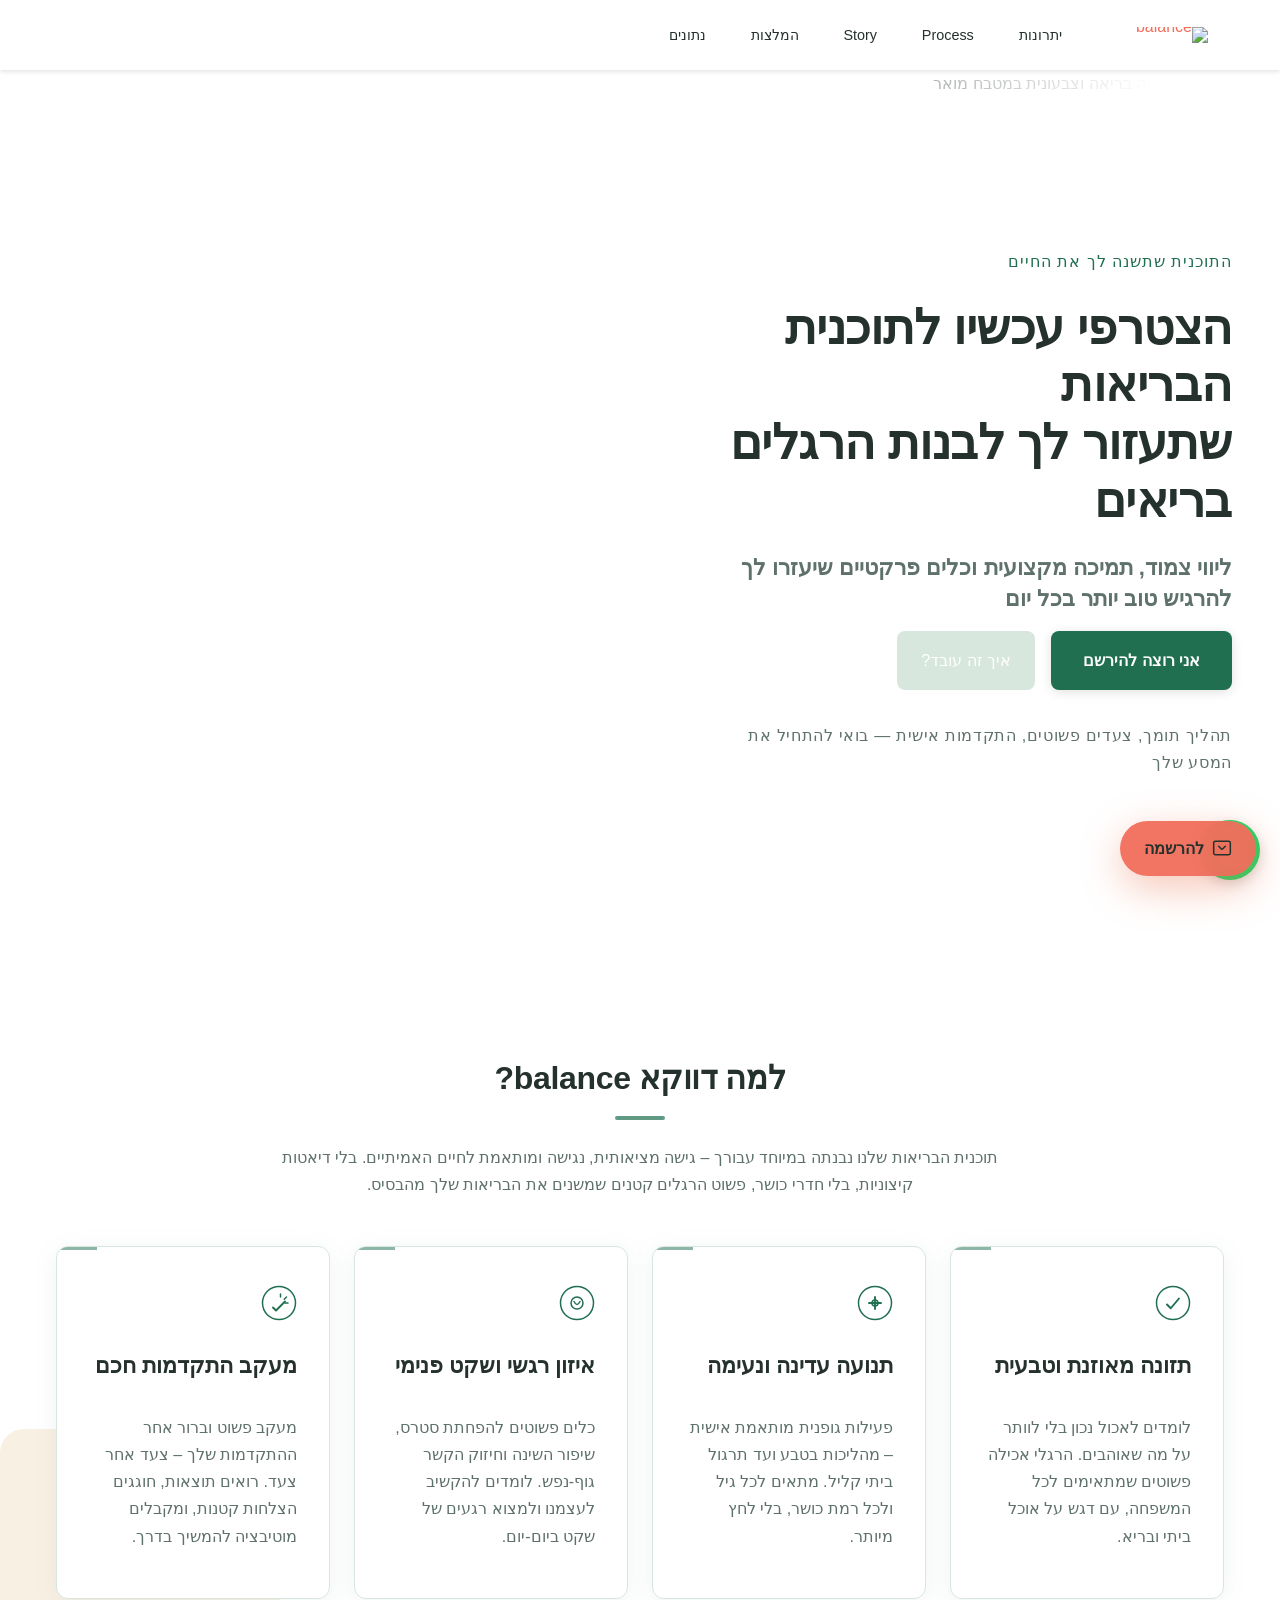
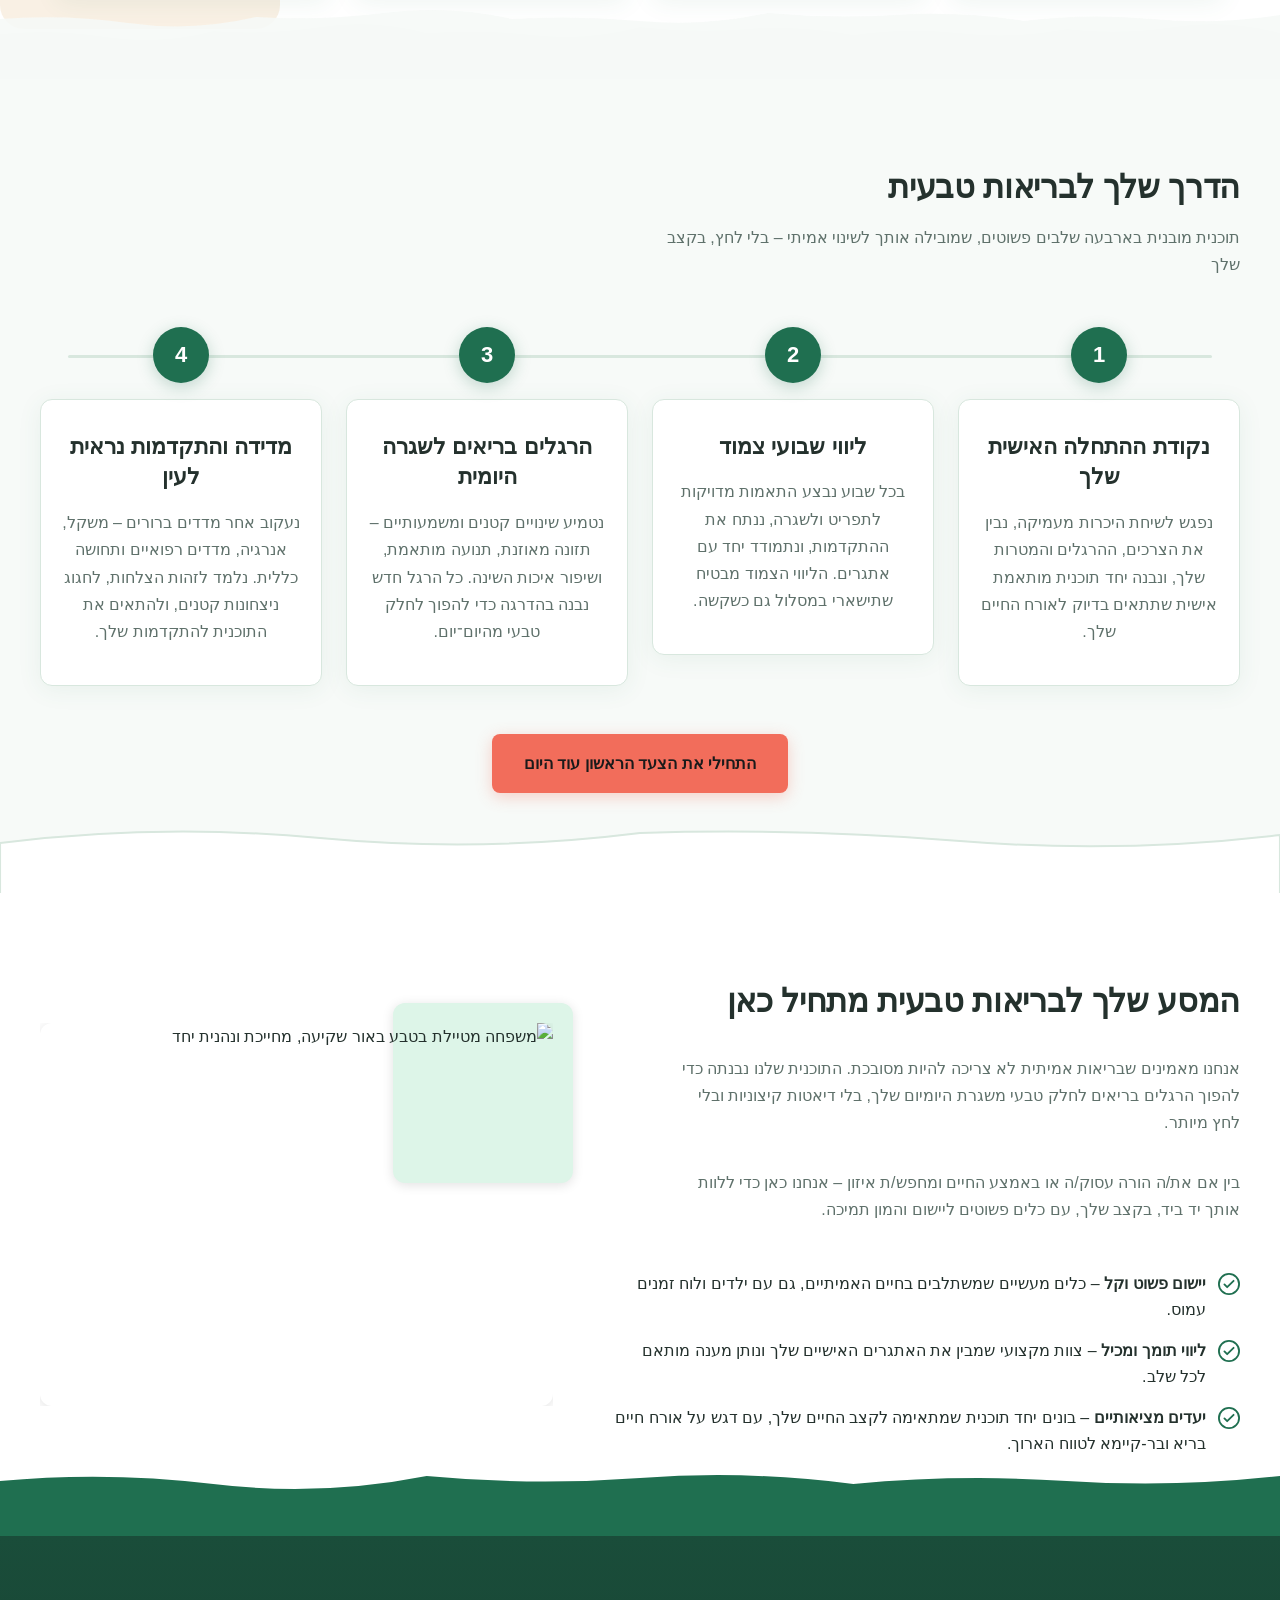
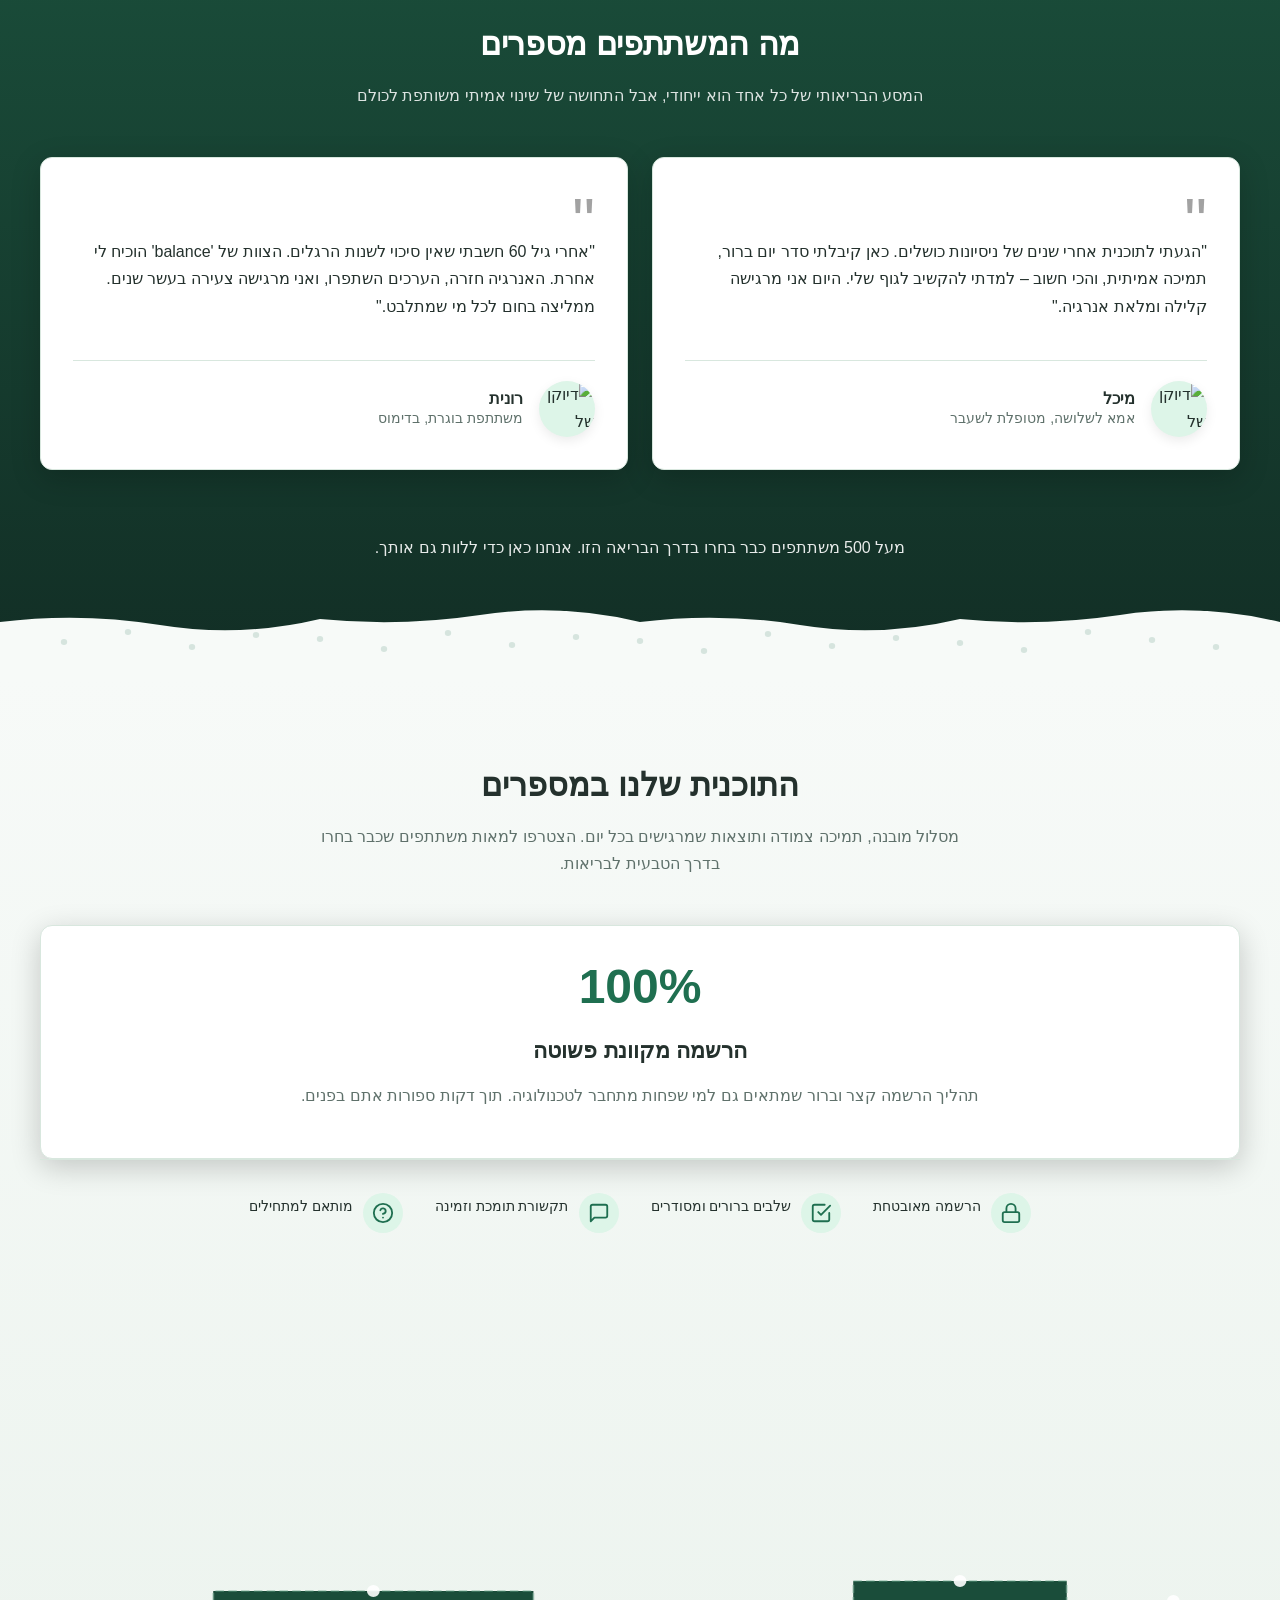
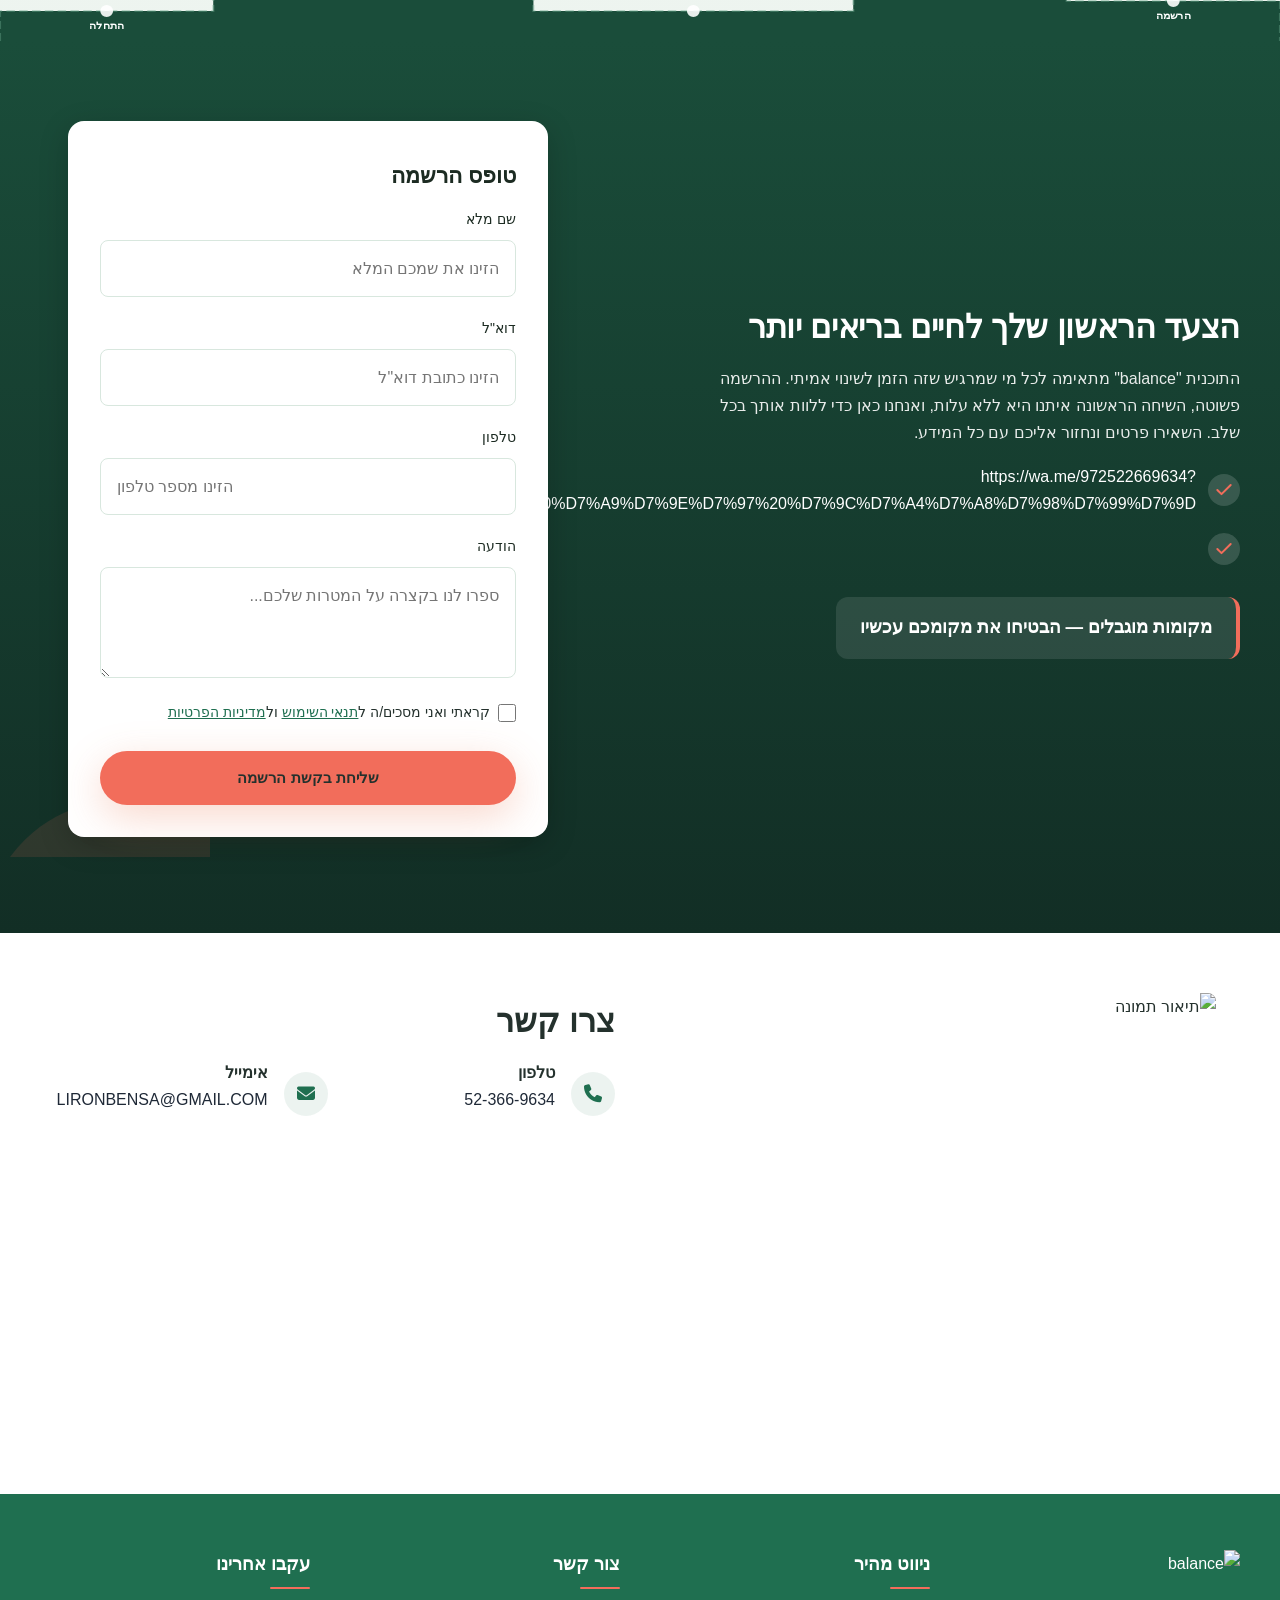
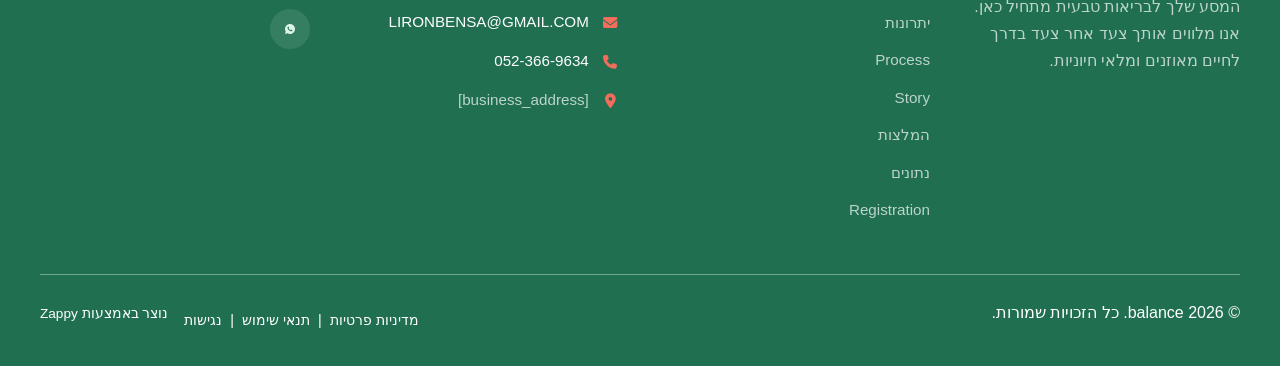
==== commit 13a82cd9: "Background sync: Progressive GitHub Sync" ====
--- a/public/index.html
+++ b/public/index.html
@@ -1 +1 @@
-<!doctype html><html dir="rtl" lang="he"><head><meta charset="UTF-8"><meta content="width=device-width,initial-scale=1" name="viewport"><meta content="index, follow" name="robots"><title>התחל את המסע לבריאות טבעית — בטבע שלך</title><meta content="גלה את התכנית המובילה לאורח חיים בריא וירידה במשקל. השתתף עכשיו בהדרכה מקצועית, תזונה נכונה והרגלי אכילה מותאמים אישית. ההרשמה פתוחה — צעד ראשון לשינוי אמיתי!" name="description"><meta content="בריאות טבעית, ירידה במשקל, אורח חיים בריא, הרזיה, תזונה" name="keywords"><link href="/assets/favicon.ico" rel="icon" type="image/x-icon"><link href="/assets/favicon-16x16.png" rel="icon" type="image/png" sizes="16x16"><link href="/assets/favicon-32x32.png" rel="icon" type="image/png" sizes="32x32"><link href="/assets/favicon-48x48.png" rel="icon" type="image/png" sizes="48x48"><link href="/assets/favicon-192x192.png" rel="icon" type="image/png" sizes="192x192"><link href="/assets/favicon-512x512.png" rel="icon" type="image/png" sizes="512x512"><link href="/assets/apple-touch-icon.png" rel="apple-touch-icon"><script>!function(){"use strict";var t="167f9186-6f8e-4a9a-8d11-cf7bab39ed76",e="https://api.zappy5.com/api/analytics/track",a=18e5,n=2592e6,o=!0,i=!0,r=!0;var s=function(){var e="zappy_visitor_"+t,a=null;try{if(a=localStorage.getItem(e)){var o=JSON.parse(a),i=Date.now();if(i-o.created<n)return o.lastSeen=i,localStorage.setItem(e,JSON.stringify(o)),o.id}}catch(t){console.warn("Zappy Analytics: LocalStorage not available")}var r="zv_"+Date.now()+"_"+Math.random().toString(36).substr(2,9);try{localStorage.setItem(e,JSON.stringify({id:r,created:Date.now(),lastSeen:Date.now()}))}catch(t){}return r}(),c=function(){var e="zappy_session_"+t,n=null;try{if(n=sessionStorage.getItem(e)){var o=JSON.parse(n),i=Date.now();if(i-o.timestamp<a)return o.timestamp=i,sessionStorage.setItem(e,JSON.stringify(o)),o.id}}catch(t){console.warn("Zappy Analytics: SessionStorage not available")}var r="zs_"+Date.now()+"_"+Math.random().toString(36).substr(2,9);try{sessionStorage.setItem(e,JSON.stringify({id:r,timestamp:Date.now()}))}catch(t){}return r}();function l(a,n){n=n||{};var o={website_id:t,event_type:a,page_path:window.location.pathname,referrer:document.referrer||"direct",visitor_id:s,session_id:c,metadata:n};if(navigator.sendBeacon){var i=new Blob([JSON.stringify(o)],{type:"application/json"});navigator.sendBeacon(e,i)}else fetch(e,{method:"POST",headers:{"Content-Type":"application/json"},body:JSON.stringify(o),keepalive:!0}).catch(function(t){console.warn("Zappy Analytics: Failed to track event",t)})}o&&l("pageview",{title:document.title,url:window.location.href}),i&&document.addEventListener("click",function(t){var e=t.target;if("BUTTON"===e.tagName||e.closest("button")){var a="BUTTON"===e.tagName?e:e.closest("button");l("click",{element:"button",text:a.textContent.trim().substring(0,100),id:a.id||null,class:a.className||null})}else if("A"===e.tagName||e.closest("a")){var n="A"===e.tagName?e:e.closest("a");l("navigation",{element:"link",text:n.textContent.trim().substring(0,100),href:n.href,external:n.hostname!==window.location.hostname})}},!0),r&&document.addEventListener("submit",function(t){var e=t.target;l("form_submit",{form_id:e.id||null,form_name:e.name||null,form_action:e.action||null,form_method:e.method||"GET"})},!0);var d=Date.now();window.addEventListener("beforeunload",function(){l("page_unload",{time_on_page:Math.floor((Date.now()-d)/1e3),page_path:window.location.pathname})}),window.zappyAnalytics={track:l,getVisitorId:function(){return s},getSessionId:function(){return c}}}()</script><meta content="התחל את המסע לבריאות טבעית — בטבע שלך" property="og:title"><meta content="גלה את התכנית המובילה לאורח חיים בריא וירידה במשקל. השתתף עכשיו בהדרכה מקצועית, תזונה נכונה והרגלי אכילה מותאמים אישית. ההרשמה פתוחה — צעד ראשון לשינוי אמיתי!" property="og:description"><meta content="summary_large_image" name="twitter:card"><meta content="התחל את המסע לבריאות טבעית — בטבע שלך" name="twitter:title"><meta content="גלה את התכנית המובילה לאורח חיים בריא וירידה במשקל. השתתף עכשיו בהדרכה מקצועית, תזונה נכונה והרגלי אכילה מותאמים אישית. ההרשמה פתוחה — צעד ראשון לשינוי אמיתי!" name="twitter:description"><script type="application/ld+json">{"@context":"https://schema.org","@graph":[{"@type":"Organization","@id":"https://beteva-shelcha.zappy5.app#organization","name":"balance","url":"https://beteva-shelcha.zappy5.app","description":"A health program landing page designed to attract and convert visitors into registered participants. The business focuses on wellness and healthy living, offering a structured program that users can sign up for online.","contactPoint":[{"@type":"ContactPoint","contactType":"customer service","email":"LIRONBENSA@GMAIL.COM","telephone":"052-366-9634⁩"}]},{"@type":"WebSite","@id":"https://beteva-shelcha.zappy5.app#website","url":"https://beteva-shelcha.zappy5.app","name":"balance","publisher":{"@id":"https://beteva-shelcha.zappy5.app#organization"}},{"@type":"ContactPage","@id":"https://beteva-shelcha.zappy5.app#contactpage","url":"https://beteva-shelcha.zappy5.app","name":"התחל את המסע לבריאות טבעית — בטבע שלך","mainEntity":{"@id":"https://beteva-shelcha.zappy5.app#organization"},"potentialAction":{"@type":"CommunicateAction","target":{"@type":"EntryPoint","urlTemplate":"https://beteva-shelcha.zappy5.app/api/email/contact-form","actionPlatform":["http/method=POST"],"contentType":"application/json"},"instrument":[{"@type":"PropertyValue","name":"name","propertyID":"text","valueRequired":true,"description":"הזינו את שמכם המלא"},{"@type":"PropertyValue","name":"email","propertyID":"email","valueRequired":true,"description":"הזינו כתובת דוא&quot;ל"},{"@type":"PropertyValue","name":"phone","propertyID":"tel","valueRequired":true,"description":"הזינו מספר טלפון"},{"@type":"PropertyValue","name":"message","propertyID":"textarea","valueRequired":false,"description":"ספרו לנו בקצרה על המטרות שלכם..."},{"@type":"PropertyValue","name":"privacy_consent-dup-1782985232294-4","propertyID":"checkbox","valueRequired":true}]}}]}</script><meta content="website" property="og:type"><meta content="he_IL" property="og:locale"><link href="https://cdnjs.cloudflare.com/ajax/libs/font-awesome/6.4.0/css/all.min.css" rel="stylesheet"><style>.skip-link{position:absolute;top:0;left:0;transform:translateY(-200%);padding:12px 18px;background:var(--bg-dark,#1a1a1a);color:var(--text-light,#fff);font-weight:600;border-radius:0 0 8px 0;z-index:10000}.skip-link:focus{transform:none;outline:2px solid var(--ring,#fff);outline-offset:2px}:focus-visible{outline:2px solid var(--ring,currentColor);outline-offset:3px}</style><link href="/assets/favicon.ico" rel="icon" type="image/x-icon"><link href="/assets/favicon-16x16.png" rel="icon" type="image/png" sizes="16x16"><link href="/assets/favicon-32x32.png" rel="icon" type="image/png" sizes="32x32"><link href="/assets/favicon-48x48.png" rel="icon" type="image/png" sizes="48x48"><link href="/assets/favicon-192x192.png" rel="icon" type="image/png" sizes="192x192"><link href="/assets/favicon-512x512.png" rel="icon" type="image/png" sizes="512x512"><link href="/assets/apple-touch-icon.png" rel="apple-touch-icon"><link href="https://cdn.jsdelivr.net/npm/vanilla-cookieconsent@3/dist/cookieconsent.css" rel="stylesheet"><script src="https://cdn.jsdelivr.net/npm/vanilla-cookieconsent@3/dist/cookieconsent.umd.js"></script><script src="https://cdn.jsdelivr.net/gh/mickidum/acc_toolbar/acctoolbar/acctoolbar.min.js"></script><link href="/styles.css" rel="stylesheet"><script>window.ZAPPY_WEBSITE_ID="167f9186-6f8e-4a9a-8d11-cf7bab39ed76",window.ZAPPY_API_BASE="https://api.zappy5.com"</script><style id="zappy-dropdown-submenu-styles">#navMenu li:has(.sub-menu),.nav-menu li:has(.sub-menu),.navbar li:has(.sub-menu),nav li:has(.sub-menu){position:relative}#navMenu .sub-menu,.nav-menu .sub-menu,.navbar .sub-menu,nav .sub-menu{display:block!important;position:absolute!important;top:100%;left:0;min-width:220px;background:#fff;border-radius:8px;box-shadow:0 8px 25px rgba(0,0,0,.15);padding:8px 0;opacity:0;visibility:hidden;transform:translateY(10px);transition:all .3s ease;z-index:1000;list-style:none;pointer-events:none}#navMenu li:hover>.sub-menu,.nav-menu li:hover>.sub-menu,.navbar li:hover>.sub-menu,nav li:hover>.sub-menu{opacity:1!important;visibility:visible!important;transform:translateY(0)!important;pointer-events:auto!important}.sub-menu li{list-style:none;margin:0;padding:0}.sub-menu a{display:block!important;padding:10px 16px!important;color:var(--text-dark,#333)!important;font-weight:500;text-decoration:none;white-space:nowrap;transition:background-color .2s}.sub-menu .zappy-nav-child>a{padding-left:28px!important;font-size:.9em!important;opacity:.85!important}[dir=rtl] .sub-menu .zappy-nav-child>a,html[lang=ar] .sub-menu .zappy-nav-child>a,html[lang=he] .sub-menu .zappy-nav-child>a{padding-left:10px!important;padding-right:28px!important}.sub-menu .zappy-nav-parent>a{font-weight:600!important}.sub-menu a:hover{background-color:#f5f5f5}[dir=rtl] .nav-menu .sub-menu,[dir=rtl] .navbar .sub-menu,[dir=rtl] nav .sub-menu,html[lang=ar] .nav-menu .sub-menu,html[lang=ar] .navbar .sub-menu,html[lang=ar] nav .sub-menu,html[lang=he] .nav-menu .sub-menu,html[lang=he] .navbar .sub-menu,html[lang=he] nav .sub-menu{left:auto!important;right:0!important}.sub-menu:empty,.sub-menu:not(:has(li)):not(:has(> a)),.sub-menu:not(:has(li:not(.zappy-hidden-menu-item))):not(:has(> a)){display:none!important;opacity:0!important;visibility:hidden!important;pointer-events:none!important}li:has(.menu-group-title):hover>.sub-menu{opacity:1!important;visibility:visible!important;transform:translateY(0)!important;pointer-events:auto!important}#navMenu>li>.menu-group-title,.nav-menu>li>.menu-group-title{display:inline-block;padding:.5rem 1rem;cursor:default;user-select:none}@media (max-width:768px){#navMenu .sub-menu,.nav-menu .sub-menu,.navbar .sub-menu,nav .sub-menu{position:static!important;transform:none!important;box-shadow:none!important;background:0 0!important;max-height:0;overflow:hidden;opacity:0;visibility:hidden;transition:max-height .3s ease,opacity .3s ease;padding:0!important;border-radius:0!important}#navMenu .sub-menu.mobile-expanded,.nav-menu .sub-menu.mobile-expanded,.navbar .sub-menu.mobile-expanded{max-height:none!important;overflow-y:visible!important;opacity:1!important;visibility:visible!important;padding:8px 0 8px 16px!important}[dir=rtl] .sub-menu.mobile-expanded,html[lang=he] .sub-menu.mobile-expanded{padding:8px 16px 8px 0!important}#navMenu li:hover>.sub-menu,.nav-menu li:hover>.sub-menu,.navbar li:hover>.sub-menu,nav li:hover>.sub-menu{opacity:0;visibility:hidden;pointer-events:none}#navMenu li>.sub-menu.mobile-expanded,.nav-menu li>.sub-menu.mobile-expanded,.navbar li>.sub-menu.mobile-expanded,nav li>.sub-menu.mobile-expanded{opacity:1!important;visibility:visible!important;pointer-events:auto!important}#navMenu li:has(.sub-menu),.nav-menu li:has(.sub-menu),.navbar li:has(.sub-menu),nav li:has(.sub-menu){display:flex!important;flex-wrap:wrap!important;align-items:center!important;position:relative!important;min-height:44px!important}#navMenu li:has(.sub-menu)>a,.nav-menu li:has(.sub-menu)>a,.navbar li:has(.sub-menu)>a,nav li:has(.sub-menu)>a{flex:1!important;min-width:0!important}#navMenu li:has(.sub-menu)>.menu-group-title,.nav-menu li:has(.sub-menu)>.menu-group-title,.navbar li:has(.sub-menu)>.menu-group-title,nav li:has(.sub-menu)>.menu-group-title{flex:1!important;min-width:0!important;padding:0!important;line-height:inherit!important}#navMenu li:has(.sub-menu)>.sub-menu,.nav-menu li:has(.sub-menu)>.sub-menu,.navbar li:has(.sub-menu)>.sub-menu,nav li:has(.sub-menu)>.sub-menu{flex-basis:100%!important;width:100%!important}#navMenu li:has(.sub-menu)>a [class*=arrow],#navMenu li:has(.sub-menu)>a [class*=chevron],.nav-menu li:has(.sub-menu)>a .fa-angle-down,.nav-menu li:has(.sub-menu)>a .fa-chevron-down,.nav-menu li:has(.sub-menu)>a [class*=arrow],.nav-menu li:has(.sub-menu)>a [class*=chevron],nav li:has(.sub-menu)>a [class*=arrow],nav li:has(.sub-menu)>a [class*=chevron]{display:none!important;visibility:hidden!important}.mobile-submenu-toggle{display:flex!important;align-items:center!important;justify-content:center!important;width:44px!important;height:auto!important;background:0 0!important;border:none!important;cursor:pointer!important;color:var(--text-dark)!important;position:static!important;flex-shrink:0!important;align-self:stretch!important;z-index:2!important;padding:0!important;margin:0!important}.mobile-submenu-toggle::after{content:''!important;width:0!important;height:0!important;border-left:6px solid transparent!important;border-right:6px solid transparent!important;border-top:7px solid currentColor!important;transition:transform .3s ease!important}.mobile-submenu-toggle.expanded::after{transform:rotate(180deg)!important}.sub-menu a{padding:10px 0!important;display:block!important;color:var(--text-dark)!important;white-space:normal!important}.sub-menu .zappy-nav-child>a{padding-left:28px!important;font-size:.9em!important;opacity:.85!important}[dir=rtl] .sub-menu .zappy-nav-child>a,html[lang=ar] .sub-menu .zappy-nav-child>a,html[lang=he] .sub-menu .zappy-nav-child>a{padding-left:0!important;padding-right:28px!important}.sub-menu .zappy-nav-parent>a{font-weight:600!important}#navMenu.active,.nav-menu.active{max-width:100vw!important;overflow-x:hidden!important;box-sizing:border-box!important}.navbar .sub-menu li a,.zappy-products-dropdown .sub-menu a,nav.navbar .sub-menu li a{color:var(--text-dark)!important}}@media (min-width:769px){.mobile-submenu-toggle{display:none!important}}</style><style id="zappy-widget-visibility">html[dir=rtl] .whatsapp-float{right:20px!important;left:auto!important}html:not([dir]) .whatsapp-float,html[dir=ltr] .whatsapp-float{left:20px!important;right:auto!important}html[dir=rtl] #mic-access-tool-general-button,html[dir=rtl] #mic-init-access-tool #mic-access-tool-general-button,html[dir=rtl] #mic-init-access-tool .mic-access-tool-general-button,html[dir=rtl] ._access-icon,html[dir=rtl] .mic-access-tool-general-button{left:20px!important;right:auto!important}html:not([dir]) #mic-access-tool-general-button,html:not([dir]) #mic-init-access-tool #mic-access-tool-general-button,html:not([dir]) #mic-init-access-tool .mic-access-tool-general-button,html:not([dir]) ._access-icon,html:not([dir]) .mic-access-tool-general-button,html[dir=ltr] #mic-access-tool-general-button,html[dir=ltr] #mic-init-access-tool #mic-access-tool-general-button,html[dir=ltr] #mic-init-access-tool .mic-access-tool-general-button,html[dir=ltr] ._access-icon,html[dir=ltr] .mic-access-tool-general-button{right:20px!important;left:auto!important}@media (max-width:768px){.whatsapp-float{display:flex!important}}@media (min-width:769px){.whatsapp-float{display:flex!important}}@media (max-width:768px){#mic-access-tool-general-button,#mic-init-access-tool #mic-access-tool-general-button,#mic-init-access-tool .mic-access-tool-general-button,._access-icon,.mic-access-tool-general-button{display:flex!important;visibility:visible!important;opacity:1!important;pointer-events:auto!important}#mic-access-tool-box.opened-mic-access-tool,#mic-init-access-tool #mic-access-tool-box.opened-mic-access-tool,.mic-access-tool-box.opened-mic-access-tool{visibility:visible!important;opacity:1!important;pointer-events:auto!important}}@media (min-width:769px){#mic-access-tool-general-button,#mic-init-access-tool #mic-access-tool-general-button,#mic-init-access-tool .mic-access-tool-general-button,._access-icon,.mic-access-tool-general-button{display:flex!important;visibility:visible!important;opacity:1!important;pointer-events:auto!important}#mic-access-tool-box.opened-mic-access-tool,#mic-init-access-tool #mic-access-tool-box.opened-mic-access-tool,.mic-access-tool-box.opened-mic-access-tool{visibility:visible!important;opacity:1!important;pointer-events:auto!important}}</style></head><body><a href="#main" class="skip-link">דלג לתוכן הראשי</a><nav class="navbar" dir="rtl"><button class="mobile-toggle" aria-label="Menu" id="mobileToggle"><svg viewBox="0 0 24 24" fill="none" height="24" width="24" class="hamburger-icon"><path d="M3 12h18M3 6h18M3 18h18" stroke="currentColor" stroke-width="2" stroke-linecap="round"></path></svg> <svg viewBox="0 0 24 24" fill="none" height="24" width="24" style="display:none" class="close-icon"><path d="M18 6L6 18M6 6l12 12" stroke="currentColor" stroke-width="2" stroke-linecap="round"></path></svg></button> <button class="phone-header-btn" aria-label="Call" data-phone="0523669634⁩"><svg viewBox="0 0 24 24" fill="currentColor" height="20" width="20"><path d="M22 16.92v3a2 2 0 0 1-2.18 2 19.79 19.79 0 0 1-8.63-3.07 19.5 19.5 0 0 1-6-6 19.79 19.79 0 0 1-3.07-8.67A2 2 0 0 1 4.11 2h3a2 2 0 0 1 2 1.72 12.84 12.84 0 0 0 .7 2.81 2 2 0 0 1-.45 2.11L8.09 9.91a16 16 0 0 0 6 6l1.27-1.27a2 2 0 0 1 2.11-.45 12.84 12.84 0 0 0 2.81.7A2 2 0 0 1 22 16.92z"></path></svg></button><div class="nav-container"><div class="nav-right-group"><div class="nav-brand"><a href="/" class="logo-link"><img alt="balance" class="logo" src="/assets/site-----image-1.webp"></a></div><ul class="nav-menu" id="navMenu"><li><a href="#benefits">יתרונות</a></li><li><a href="#process">Process</a></li><li><a href="#story">Story</a></li><li><a href="#testimonials">המלצות</a></li><li><a href="#stats">נתונים</a></li></ul></div><div class="nav-cta-container"></div></div></nav><script>window.addEventListener("load",function(){const e=document.querySelector(".navbar, nav, header");if(!e)return void console.log("[Navbar] Navbar element not found");let t=document.getElementById("mobileToggle")||document.querySelector(".mobile-toggle")||document.querySelector(".hamburger")||document.querySelector(".hamburger-menu")||document.querySelector(".menu-toggle")||document.querySelector(".burger-menu")||document.querySelector('[aria-label="Menu"]')||document.querySelector('[aria-label="תפריט"]');const o=document.querySelector(".phone-header-btn"),n=window.getComputedStyle(e);let r=n.backgroundColor;if(console.log("[Navbar] Initial navbar background:",r),"transparent"===r||"rgba(0, 0, 0, 0)"===r||r.startsWith("rgba")&&r.includes(", 0)")){const e=n.backgroundImage;if(e&&"none"!==e)console.log("[Navbar] Navbar has background image/gradient, using dark text"),r="rgb(240, 240, 240)";else{const e=window.getComputedStyle(document.body).backgroundColor;console.log("[Navbar] Navbar transparent, using body background:",e),r=e}}const a=r.match(/\d+/g);if(a&&a.length>=3){const e=(.299*parseInt(a[0])+.587*parseInt(a[1])+.114*parseInt(a[2]))/255;console.log("[Navbar] Mobile button colors preserved from Claude CSS (luminance:",e.toFixed(2)+")");const n=document.createElement("style");n.id="zappy-mobile-nav-fix";document.documentElement.lang;document.documentElement.dir,n.textContent='\n        /* Hide mobile buttons on desktop, show only on mobile */\n        @media (min-width: 769px) {\n          .mobile-toggle,\n          .phone-header-btn {\n            display: none !important;\n          }\n        }\n        \n        /* Show and position mobile buttons correctly on mobile */\n        @media (max-width: 768px) {\n          .navbar,\n          nav.navbar {\n            min-height: 70px !important;\n          }\n\n          .mobile-toggle,\n          .phone-header-btn {\n            position: absolute !important;\n            top: 0 !important;\n            bottom: 0 !important;\n            margin-top: auto !important;\n            margin-bottom: auto !important;\n            transform: none !important;\n            z-index: 1001 !important;\n            display: flex !important;\n            align-items: center !important;\n            justify-content: center !important;\n            width: 36px !important;\n            height: 36px !important;\n            border-radius: 50% !important;\n            border: none !important;\n            cursor: pointer !important;\n            padding: 6px !important;\n            background: none !important;\n            color: var(--nav-text, var(--text-dark)) !important;\n            touch-action: manipulation !important;\n            -webkit-tap-highlight-color: transparent !important;\n          }\n\n          html[data-zappy-site-type="ecommerce"] .phone-header-btn,\n          body[data-zappy-site-type="ecommerce"] .phone-header-btn,\n          html[data-zappy-site-type="ecommerce"] header .phone-header-btn,\n          html[data-zappy-site-type="ecommerce"] nav .phone-header-btn {\n            display: none !important;\n            visibility: hidden !important;\n            width: 0 !important;\n            height: 0 !important;\n            min-width: 0 !important;\n            overflow: hidden !important;\n          }\n          \n          /* LTR positioning (default): hamburger LEFT, phone RIGHT */\n          html:not([dir="rtl"]):not([lang="he"]):not([lang="ar"]) .mobile-toggle,\n          html[dir="ltr"] .mobile-toggle {\n            left: 12px !important;\n            right: auto !important;\n          }\n          html:not([dir="rtl"]):not([lang="he"]):not([lang="ar"]) .phone-header-btn,\n          html[dir="ltr"] .phone-header-btn {\n            right: 12px !important;\n            left: auto !important;\n          }\n          \n          /* RTL positioning: hamburger RIGHT, phone LEFT */\n          html[dir="rtl"] .mobile-toggle,\n          html[lang="he"] .mobile-toggle,\n          html[lang="ar"] .mobile-toggle {\n            right: 12px !important;\n            left: auto !important;\n          }\n          html[dir="rtl"] .phone-header-btn,\n          html[lang="he"] .phone-header-btn,\n          html[lang="ar"] .phone-header-btn {\n            left: 12px !important;\n            right: auto !important;\n          }\n          \n          /* CRITICAL: Ensure nav-container has min-height on mobile */\n          /* All children are positioned absolutely/fixed on mobile, so height:auto collapses to 0 */\n          .nav-container {\n            min-height: 70px !important;\n            position: relative !important;\n          }\n          \n          /* Ensure SVG icons are properly sized and inherit color */\n          .mobile-toggle svg,\n          .phone-header-btn svg {\n            width: 24px !important;\n            height: 24px !important;\n            /* Don\'t force display - let JavaScript control hamburger/close toggle */\n          }\n          \n          /* Reset nav-cta-container on mobile - remove desktop box-shadow/padding */\n          /* that creates a visible ghost box when CTA button is hidden */\n          .nav-cta-container {\n            box-shadow: none !important;\n            padding: 0 !important;\n          }\n          \n          /* Hide nav-cta-container entirely on mobile when there\'s no lang-switcher */\n          /* (only the CTA button is inside, and it\'s hidden on mobile) */\n          .nav-cta-container:not(:has(.lang-switcher)) {\n            display: none !important;\n          }\n          \n          /* CRITICAL: Prevent hero image fade gradient from bleeding over headline text */\n          /* The .image-fade-gradient has bottom: -30px (extends below parent) */\n          /* On mobile stacked layout, this overlaps the h1 text below the image */\n          .hero-image-column {\n            overflow: hidden !important;\n          }\n          .image-fade-gradient {\n            bottom: 0 !important;\n          }\n          \n          /* Hide desktop language switcher on mobile - hamburger menu handles it */\n          /* High specificity to override stored CSS */\n          .lang-switcher,\n          .nav-cta-container .lang-switcher,\n          .nav-container .lang-switcher,\n          .navbar .lang-switcher,\n          .navbar .nav-cta-container .lang-switcher {\n            display: none !important;\n          }\n        }\n      ';const r=document.getElementById("zappy-mobile-nav-fix");r&&r.remove(),document.head.appendChild(n),console.log("[Navbar] Critical CSS injected for mobile nav positioning");const i=window.innerWidth<=768;if(t){const e=t.querySelector(".hamburger-icon"),o=t.querySelector(".close-icon");e&&(e.style.setProperty("width","24px","important"),e.style.setProperty("height","24px","important"),e.style.setProperty("display","block","important")),o&&(o.style.setProperty("width","24px","important"),o.style.setProperty("height","24px","important"),o.style.setProperty("display","none","important")),i?(t.style.setProperty("position","absolute","important"),t.style.setProperty("top","0","important"),t.style.setProperty("bottom","0","important"),t.style.setProperty("margin-top","auto","important"),t.style.setProperty("margin-bottom","auto","important"),t.style.setProperty("transform","none","important"),t.style.setProperty("z-index","1001","important"),t.style.removeProperty("left"),t.style.removeProperty("right"),console.log("[Navbar] Mobile toggle positioning applied (mobile viewport)")):(t.style.removeProperty("position"),t.style.removeProperty("top"),t.style.removeProperty("transform"),t.style.removeProperty("z-index"),t.style.removeProperty("left"),t.style.removeProperty("right"),console.log("[Navbar] Desktop viewport - cleared mobile toggle inline positioning"))}if(o){const e=o.querySelector("svg");e&&(e.style.width="24px",e.style.height="24px",e.setAttribute("width","24"),e.setAttribute("height","24")),i?(o.style.setProperty("position","absolute","important"),o.style.setProperty("top","0","important"),o.style.setProperty("bottom","0","important"),o.style.setProperty("margin-top","auto","important"),o.style.setProperty("margin-bottom","auto","important"),o.style.setProperty("transform","none","important"),o.style.setProperty("z-index","1001","important"),o.style.removeProperty("left"),o.style.removeProperty("right"),console.log("[Navbar] Phone button positioning applied (mobile viewport)")):(o.style.removeProperty("position"),o.style.removeProperty("top"),o.style.removeProperty("transform"),o.style.removeProperty("z-index"),o.style.removeProperty("left"),o.style.removeProperty("right"),console.log("[Navbar] Desktop viewport - cleared phone button inline positioning"))}}else console.log("[Navbar] Could not parse background color:",r);t=document.getElementById("mobileToggle")||document.querySelector(".mobile-toggle")||document.querySelector(".hamburger")||document.querySelector(".hamburger-menu")||document.querySelector(".menu-toggle")||document.querySelector(".burger-menu")||document.querySelector('[aria-label="Menu"]')||document.querySelector('[aria-label="תפריט"]');const i=document.getElementById("navMenu")||document.querySelector(".nav-menu")||document.querySelector(".nav-links")||document.querySelector("nav ul:not(.submenu)");if(!t||!i)return void console.log("[Navbar] Mobile toggle or menu not found:",{toggle:!!t,menu:!!i});i.id||(i.id="navMenu"),console.log("[Navbar] Initializing mobile menu...");const l=t.cloneNode(!0);t.parentNode.replaceChild(l,t);var s=0;function p(e){var t=Date.now();t-s<300||(s=t,function(e){e.preventDefault(),e.stopPropagation();const t=l.querySelector(".hamburger-icon"),o=l.querySelector(".close-icon");i.classList.contains("active")?(i.classList.remove("active"),t&&t.style.setProperty("display","block","important"),o&&o.style.setProperty("display","none","important"),document.body.style.overflow="",document.body.classList.remove("menu-open"),console.log("[Navbar] Menu closed")):(i.classList.add("active"),t&&t.style.setProperty("display","none","important"),o&&o.style.setProperty("display","block","important"),document.body.style.overflow="hidden",document.body.classList.add("menu-open"),console.log("[Navbar] Menu opened"))}(e))}l.addEventListener("click",p),l.addEventListener("touchend",p),document.addEventListener("keydown",function(e){if(("Escape"===e.key||"Esc"===e.key)&&i.classList.contains("active")){const e=l.querySelector(".hamburger-icon"),t=l.querySelector(".close-icon");i.classList.remove("active"),e&&e.style.setProperty("display","block","important"),t&&t.style.setProperty("display","none","important"),document.body.style.overflow="",document.body.classList.remove("menu-open"),console.log("[Navbar] Menu closed (Escape)")}}),i.querySelectorAll("a").forEach(function(e){e.addEventListener("click",function(){if("#"===this.getAttribute("href"))return;const e=l.querySelector(".hamburger-icon"),t=l.querySelector(".close-icon");i.classList.remove("active"),e&&e.style.setProperty("display","block","important"),t&&t.style.setProperty("display","none","important"),document.body.style.overflow="",document.body.classList.remove("menu-open"),console.log("[Navbar] Menu closed (link clicked)")})});var m=i.querySelectorAll(".dropdown-toggle");m.forEach(function(e){e.addEventListener("click",function(e){e.preventDefault(),e.stopPropagation();var t=this.closest(".nav-dropdown");t&&(t.parentNode.querySelectorAll(".nav-dropdown.open").forEach(function(e){e!==t&&e.classList.remove("open")}),t.classList.toggle("open"),console.log("[Navbar] Dropdown toggled:",t.classList.contains("open")?"open":"closed"))})}),document.addEventListener("click",function(e){e.target.closest(".nav-dropdown")||document.querySelectorAll(".nav-dropdown.open").forEach(function(e){e.classList.remove("open")})}),console.log("[Navbar] Dropdown handlers initialized for "+m.length+" dropdowns"),o&&o.addEventListener("click",function(){const e=document.querySelectorAll('a[href^="tel:"]'),t=e.length>0?e[0].getAttribute("href").replace("tel:",""):"052-366-9634⁩";window.location.href="tel:"+t,console.log("[Navbar] Phone button clicked")}),console.log("[Navbar] Mobile menu initialized successfully")})</script><main id="main"><section class="index-hero-section" id="hero" data-band-index="0" data-layout-spec="בית-hero" style="--hero-fade-color:var(--bg-light)" data-hero-treatment="fade-bleed" data-hero-type="fullscreen-scrim"><div style="position:absolute !important;top:0px !important;left:0px !important;width:100% !important;height:100% !important;max-width:none !important;margin-left:0px !important;margin-right:0px !important;z-index:0 !important;overflow:hidden !important" data-element-id="img-1782987243710-e6vlpj8ge" data-element-type="image" data-zappy-wrapper-margins-applied="true" data-zappy-zoom-clip="true" data-zappy-zoom-wrapper="true" data-zappy-zoom-wrapper-align="center" data-zappy-zoom-wrapper-width-mode="full"><img alt="אישה מכינה ארוחה בריאה וצבעונית במטבח מואר" class="hero-fade-img" src="/assets/site-index-hero-image-1.webp" data-element-id="img-1782987243710-e6vlpj8ge" data-element-type="image" data-context="A calm adult preparing a colorful healthy meal near a sunlit window with natural greenery, shot in warm natural light with a soft depth of field. The subject is positioned on the left side of the frame, leaving the right side clean for text overlay." data-placeholder="index-hero-image-1" height="600" loading="eager" width="1200" data-zappy-zoom="1" style="object-position:0% 50%;margin:0px !important;position:absolute !important;left:0% !important;top:0% !important;width:100% !important;height:100% !important;max-width:none !important;max-height:none !important;display:block !important;object-fit:cover !important" data-hero-background="true" data-hero-bg="true" fetchpriority="high"></div><div class="hero-fade-content"><p class="hero-eyebrow">התוכנית שתשנה לך את החיים</p><h1 class="hero-headline">הצטרפי עכשיו לתוכנית הבריאות<br>שתעזור לך לבנות הרגלים בריאים</h1><h3 class="hero-subtitle">ליווי צמוד, תמיכה מקצועית וכלים פרקטיים שיעזרו לך להרגיש טוב יותר בכל יום</h3><div class="hero-cta-row"><a href="#registration" style="outline:none" class="hero-cta-primary" data-element-id="btn-1782987245624-inqtrkdup" data-element-type="button" data-native-element="true">אני רוצה להירשם</a> <a href="#how-it-works" style="outline:none;border-color:rgb(216, 231, 222) !important;color:var(--light-text, #ffffff) !important;background-color:rgb(216, 231, 222) !important;background-image:none !important" class="hero-cta-secondary" data-element-id="btn-1782987253184-3g7bclso9" data-element-type="button" data-native-element="true" data-text-color="light">איך זה עובד?</a></div><p class="hero-trust-line">תהליך תומך, צעדים פשוטים, התקדמות אישית — בואי להתחיל את המסע שלך</p></div><div class="hero-divider-wrapper" aria-hidden="true"><svg viewBox="0 0 1200 80" xmlns="http://www.w3.org/2000/svg" aria-hidden="true" data-no-icon-edit="true" preserveAspectRatio="none"><path d="M0,80 L0,30 Q80,18 160,28 T320,22 Q400,28 480,20 T640,26 Q720,22 800,28 T960,20 Q1040,26 1120,22 T1200,30 L1200,80 Z" fill="var(--bg-light)"></path></svg></div></section><section class="index-benefits-section" id="benefits" data-band-index="1" data-layout-spec="בית-benefits" dir="rtl"><div class="benefits-container"><div class="benefits-intro"><h2 class="benefits-heading">למה דווקא balance?</h2><div class="benefits-divider" aria-hidden="true"></div><p class="benefits-subtitle">תוכנית הבריאות שלנו נבנתה במיוחד עבורך – גישה מציאותית, נגישה ומותאמת לחיים האמיתיים. בלי דיאטות קיצוניות, בלי חדרי כושר, פשוט הרגלים קטנים שמשנים את הבריאות שלך מהבסיס.</p></div><div class="benefits-grid"><div class="benefit-card"><div class="benefit-icon-wrapper"><svg viewBox="0 0 48 48" xmlns="http://www.w3.org/2000/svg" data-element-type="icon" data-icon-type="svg" fill="none" class="benefit-icon"><circle cx="24" cy="24" r="22" fill="none" stroke="var(--primary)" stroke-width="2"></circle><path d="M16 26l5 5L32 18" stroke="var(--primary)" stroke-width="2.5" stroke-linecap="round" stroke-linejoin="round"></path></svg></div><h3 class="benefit-card-title">תזונה מאוזנת וטבעית</h3><p class="benefit-card-text">לומדים לאכול נכון בלי לוותר על מה שאוהבים. הרגלי אכילה פשוטים שמתאימים לכל המשפחה, עם דגש על אוכל ביתי ובריא.</p></div><div class="benefit-card"><div class="benefit-icon-wrapper"><svg viewBox="0 0 48 48" xmlns="http://www.w3.org/2000/svg" data-element-type="icon" data-icon-type="svg" fill="none" class="benefit-icon"><circle cx="24" cy="24" r="22" fill="none" stroke="var(--primary)" stroke-width="2"></circle><path d="M24 16v16M16 24h16" stroke="var(--primary)" stroke-width="2.5" stroke-linecap="round"></path><circle cx="24" cy="24" r="4" fill="none" stroke="var(--primary)" stroke-width="2"></circle></svg></div><h3 class="benefit-card-title">תנועה עדינה ונעימה</h3><p class="benefit-card-text">פעילות גופנית מותאמת אישית – מהליכות בטבע ועד תרגול ביתי קליל. מתאים לכל גיל ולכל רמת כושר, בלי לחץ מיותר.</p></div><div class="benefit-card"><div class="benefit-icon-wrapper"><svg viewBox="0 0 48 48" xmlns="http://www.w3.org/2000/svg" data-element-type="icon" data-icon-type="svg" fill="none" class="benefit-icon"><circle cx="24" cy="24" r="22" fill="none" stroke="var(--primary)" stroke-width="2"></circle><path d="M24 16c-4.4 0-8 3.6-8 8s3.6 8 8 8 8-3.6 8-8-3.6-8-8-8z" stroke="var(--primary)" stroke-width="2" fill="none"></path><path d="M20 22c0 0 2 4 4 4s4-4 4-4" stroke="var(--primary)" stroke-width="2" stroke-linecap="round"></path></svg></div><h3 class="benefit-card-title">איזון רגשי ושקט פנימי</h3><p class="benefit-card-text">כלים פשוטים להפחתת סטרס, שיפור השינה וחיזוק הקשר גוף-נפש. לומדים להקשיב לעצמנו ולמצוא רגעים של שקט ביום-יום.</p></div><div class="benefit-card"><div class="benefit-icon-wrapper"><svg viewBox="0 0 48 48" xmlns="http://www.w3.org/2000/svg" data-element-type="icon" data-icon-type="svg" fill="none" class="benefit-icon"><circle cx="24" cy="24" r="22" fill="none" stroke="var(--primary)" stroke-width="2"></circle><path d="M16 30l4 4 12-12" stroke="var(--primary)" stroke-width="2.5" stroke-linecap="round" stroke-linejoin="round"></path><path d="M26 12v4M34 16l-3 3M36 24h-4" stroke="var(--primary)" stroke-width="2" stroke-linecap="round"></path></svg></div><h3 class="benefit-card-title">מעקב התקדמות חכם</h3><p class="benefit-card-text">מעקב פשוט וברור אחר ההתקדמות שלך – צעד אחר צעד. רואים תוצאות, חוגגים הצלחות קטנות, ומקבלים מוטיבציה להמשיך בדרך.</p></div></div><div class="benefits-backplate" aria-hidden="true"></div></div><div class="index-benefits-divider-wrapper" aria-hidden="true"><svg viewBox="0 0 1200 80" xmlns="http://www.w3.org/2000/svg" aria-hidden="true" data-no-icon-edit="true" preserveAspectRatio="none"><path d="M0,80 L0,35 Q50,30 100,38 T200,32 Q250,36 300,28 T400,34 Q450,30 500,36 T600,28 Q650,34 700,30 T800,36 Q850,28 900,34 T1000,30 Q1050,36 1100,28 T1200,34 L1200,80 Z" fill="#F7FAF8"></path><path d="M0,80 L0,20 Q60,15 120,24 T240,18 Q300,22 360,14 T480,20 Q540,16 600,22 T720,14 Q780,20 840,16 T960,22 Q1020,14 1080,20 T1200,16 L1200,80 Z" fill="#F7FAF8" opacity="0.9"></path></svg></div></section><section class="index-process-section" id="process" data-band-index="2" data-layout-spec="בית-process"><div class="index-process-section__container"><div class="index-process-section__header"><h2 class="index-process-section__title">הדרך שלך לבריאות טבעית</h2><p class="index-process-section__subtitle">תוכנית מובנית בארבעה שלבים פשוטים, שמובילה אותך לשינוי אמיתי – בלי לחץ, בקצב שלך</p></div><div class="index-process-section__timeline"><div class="index-process-section__connector"></div><div class="index-process-section__step"><div class="index-process-section__step-marker"><span class="index-process-section__step-number">1</span></div><div class="index-process-section__step-card"><h3 class="index-process-section__step-title">נקודת ההתחלה האישית שלך</h3><p class="index-process-section__step-text">נפגש לשיחת היכרות מעמיקה, נבין את הצרכים, ההרגלים והמטרות שלך, ונבנה יחד תוכנית מותאמת אישית שתתאים בדיוק לאורח החיים שלך.</p></div></div><div class="index-process-section__step"><div class="index-process-section__step-marker"><span class="index-process-section__step-number">2</span></div><div class="index-process-section__step-card"><h3 class="index-process-section__step-title">ליווי שבועי צמוד</h3><p class="index-process-section__step-text">בכל שבוע נבצע התאמות מדויקות לתפריט ולשגרה, ננתח את ההתקדמות, ונתמודד יחד עם אתגרים. הליווי הצמוד מבטיח שתישארי במסלול גם כשקשה.</p></div></div><div class="index-process-section__step"><div class="index-process-section__step-marker"><span class="index-process-section__step-number">3</span></div><div class="index-process-section__step-card"><h3 class="index-process-section__step-title">הרגלים בריאים לשגרה היומית</h3><p class="index-process-section__step-text">נטמיע שינויים קטנים ומשמעותיים – תזונה מאוזנת, תנועה מותאמת, ושיפור איכות השינה. כל הרגל חדש נבנה בהדרגה כדי להפוך לחלק טבעי מהיום־יום.</p></div></div><div class="index-process-section__step"><div class="index-process-section__step-marker"><span class="index-process-section__step-number">4</span></div><div class="index-process-section__step-card"><h3 class="index-process-section__step-title">מדידה והתקדמות נראית לעין</h3><p class="index-process-section__step-text">נעקוב אחר מדדים ברורים – משקל, אנרגיה, מדדים רפואיים ותחושה כללית. נלמד לזהות הצלחות, לחגוג ניצחונות קטנים, ולהתאים את התוכנית להתקדמות שלך.</p></div></div></div><div class="index-process-section__cta-wrapper"><a href="#registration" style="color:#1A1A1A !important" class="index-process-section__cta">התחילי את הצעד הראשון עוד היום</a></div></div><div class="index-process-section__divider-wrapper"><svg viewBox="0 0 1200 80" xmlns="http://www.w3.org/2000/svg" aria-hidden="true" data-no-icon-edit="true" preserveAspectRatio="none"><path d="M0,80 L0,30 Q150,10 300,25 T600,20 Q750,15 900,28 T1200,22 L1200,80 Z" fill="var(--bg-light)"></path><path d="M0,80 L0,30 Q150,10 300,25 T600,20 Q750,15 900,28 T1200,22 L1200,80" stroke="var(--border-light)" stroke-width="2" fill="var(--bg-light)"></path></svg></div></section><section class="index-story-section" id="story" data-band-index="3" data-layout-spec="בית-story" dir="rtl"><div class="index-story-section__container" data-zappy-align-target="true"><article class="index-story-section__content"><h2 class="index-story-section__headline">המסע שלך לבריאות טבעית מתחיל כאן</h2><p class="index-story-section__text">אנחנו מאמינים שבריאות אמיתית לא צריכה להיות מסובכת. התוכנית שלנו נבנתה כדי להפוך הרגלים בריאים לחלק טבעי משגרת היומיום שלך, בלי דיאטות קיצוניות ובלי לחץ מיותר.</p><p class="index-story-section__text">בין אם את/ה הורה עסוק/ה או באמצע החיים ומחפש/ת איזון – אנחנו כאן כדי ללוות אותך יד ביד, בקצב שלך, עם כלים פשוטים ליישום והמון תמיכה.</p><ul class="index-story-section__bullets"><li data-grid-item-index="0" class="index-story-section__bullet-item"><span class="index-story-section__bullet-icon" aria-hidden="true"><svg viewBox="0 0 24 24" xmlns="http://www.w3.org/2000/svg" data-element-type="icon" data-icon-type="svg" fill="none" height="22" width="22"><circle cx="12" cy="12" r="11" fill="none" stroke="currentColor" stroke-width="2"></circle><path d="M7 12.5l3 3 7-7" stroke="currentColor" stroke-width="2" stroke-linecap="round" stroke-linejoin="round"></path></svg> </span><span class="index-story-section__bullet-text"><strong>יישום פשוט וקל</strong> – כלים מעשיים שמשתלבים בחיים האמיתיים, גם עם ילדים ולוח זמנים עמוס.</span></li><li data-grid-item-index="1" class="index-story-section__bullet-item"><span class="index-story-section__bullet-icon" aria-hidden="true"><svg viewBox="0 0 24 24" xmlns="http://www.w3.org/2000/svg" data-element-type="icon" data-icon-type="svg" fill="none" height="22" width="22"><circle cx="12" cy="12" r="11" fill="none" stroke="currentColor" stroke-width="2"></circle><path d="M7 12.5l3 3 7-7" stroke="currentColor" stroke-width="2" stroke-linecap="round" stroke-linejoin="round"></path></svg> </span><span class="index-story-section__bullet-text"><strong>ליווי תומך ומכיל</strong> – צוות מקצועי שמבין את האתגרים האישיים שלך ונותן מענה מותאם לכל שלב.</span></li><li data-grid-item-index="2" class="index-story-section__bullet-item"><span class="index-story-section__bullet-icon" aria-hidden="true"><svg viewBox="0 0 24 24" xmlns="http://www.w3.org/2000/svg" data-element-type="icon" data-icon-type="svg" fill="none" height="22" width="22"><circle cx="12" cy="12" r="11" fill="none" stroke="currentColor" stroke-width="2"></circle><path d="M7 12.5l3 3 7-7" stroke="currentColor" stroke-width="2" stroke-linecap="round" stroke-linejoin="round"></path></svg> </span><span class="index-story-section__bullet-text"><strong>יעדים מציאותיים</strong> – בונים יחד תוכנית שמתאימה לקצב החיים שלך, עם דגש על אורח חיים בריא ובר-קיימא לטווח הארוך.</span></li></ul></article><figure class="index-story-section__image-wrapper"><div class="index-story-section__image-backplate" aria-hidden="true" data-zappy-abs-align="true"></div><div style="position:relative !important;overflow:hidden !important;width:513px !important;max-width:100% !important;margin-left:auto !important;margin-right:auto !important;height:383px !important;display:block !important" data-element-id="img-1782985710953-6jf4jj5y5" data-element-type="image" data-zappy-wrapper-margins-applied="true" data-zappy-zoom-clip="true" data-zappy-zoom-wrapper="true" data-zappy-zoom-wrapper-align="center" data-zappy-zoom-wrapper-width-mode="px" data-zappy-zoom-wrapper-height="383px" data-zappy-zoom-wrapper-width="513px"><img alt="משפחה מטיילת בטבע באור שקיעה, מחייכת ונהנית יחד" class="index-story-section__image" src="/assets/site-index-story-image-1.webp" data-element-id="img-1782985710953-6jf4jj5y5" data-element-type="image" data-context="A relaxed Israeli family (parents in their late 40s, one teenager) walking together outdoors in a sunlit green park, wearing casual light-colored clothes, smiling and talking naturally. Warm golden hour light, shallow depth of field, editorial lifestyle photography style." data-placeholder="index-story-image-1" height="400" loading="lazy" width="600" decoding="async" data-zappy-abs-align="true" data-zappy-object-position="50% 50%" data-zappy-zoom="1" style="object-position:50% 50% !important;display:block;margin:0px !important;position:absolute !important;left:-0.0213314% !important;top:0% !important;width:100.045% !important;height:100% !important;max-width:none !important;max-height:none !important;object-fit:cover !important"></div></figure></div><div class="index-story-section__divider-wrapper" aria-hidden="true" data-no-icon-edit="true"><svg viewBox="0 0 1200 80" xmlns="http://www.w3.org/2000/svg" preserveAspectRatio="none"><rect height="80" width="1200" fill="var(--bg-light)"></rect><path d="M0,80 L0,25 Q100,15 200,28 T400,20 Q500,30 600,22 T800,28 Q900,18 1000,25 T1200,20 L1200,80 Z" fill="var(--bg-dark)"></path></svg></div></section><section class="index-testimonials-section" id="testimonials" data-band-index="4" data-layout-spec="בית-testimonials"><div class="index-testimonials-section__container"><div class="index-testimonials-section__header"><h2 class="index-testimonials-section__title">מה המשתתפים מספרים</h2><p class="index-testimonials-section__subtitle">המסע הבריאותי של כל אחד הוא ייחודי, אבל התחושה של שינוי אמיתי משותפת לכולם</p></div><div class="zappy-preserve-css-grid index-testimonials-section__grid" style="--zappy-grid-cols:repeat(2, minmax(0, 1fr));display:grid;grid-template-columns:repeat(2, minmax(0, 1fr));align-items:stretch !important" data-original-gap="24px" data-original-item-width="384" data-zappy-auto-grid="true" data-zappy-explicit-columns="true" id="zappy-auto-grid-1782985710993-04bady"><article class="index-testimonials-section__card" data-grid-item-index="0"><div class="index-testimonials-section__card-quote"><p class="zappy-editable"><span class="index-testimonials-section__card-quote-mark" aria-hidden="true" style="color:#1A1A1A !important">"</span></p><p class="index-testimonials-section__card-text">"הגעתי לתוכנית אחרי שנים של ניסיונות כושלים. כאן קיבלתי סדר יום ברור, תמיכה אמיתית, והכי חשוב – למדתי להקשיב לגוף שלי. היום אני מרגישה קלילה ומלאת אנרגיה."</p></div><div class="index-testimonials-section__card-author"><div class="index-testimonials-section__card-avatar"><img alt="דיוקן של משתתפת בתוכנית" class="index-testimonials-section__avatar-img" src="/assets/site-index-testimonials-image-1.webp" data-element-id="img-1782985710953-98p81q3we" data-element-type="image" data-context="A warm portrait of a woman in her late 40s with a gentle smile, wearing a casual light green linen shirt, photographed outdoors in soft natural light against a blurred garden background. The image should feel authentic and approachable, cropped as a circular avatar." data-placeholder="index-testimonials-image-1" height="80" loading="lazy" width="80" decoding="async"></div><div class="index-testimonials-section__card-author-info"><span class="index-testimonials-section__card-name">מיכל</span> <span class="index-testimonials-section__card-role">אמא לשלושה, מטופלת לשעבר</span></div></div></article><article class="index-testimonials-section__card" data-grid-item-index="1"><div class="index-testimonials-section__card-quote"><p class="zappy-editable"><span class="index-testimonials-section__card-quote-mark" aria-hidden="true" style="color:#1A1A1A !important">"</span></p><p class="index-testimonials-section__card-text">"אחרי גיל 60 חשבתי שאין סיכוי לשנות הרגלים. הצוות של 'balance' הוכיח לי אחרת. האנרגיה חזרה, הערכים השתפרו, ואני מרגישה צעירה בעשר שנים. ממליצה בחום לכל מי שמתלבט."</p></div><div class="index-testimonials-section__card-author"><div class="index-testimonials-section__card-avatar"><img alt="דיוקן של משתתפת מבוגרת בתוכנית" class="index-testimonials-section__avatar-img" src="/assets/site-index-testimonials-image-3.webp" data-element-id="img-1782985710953-n0u5gnyki" data-element-type="image" data-context="A close-up portrait of a smiling woman in her early 60s with silver hair, wearing a soft coral-colored scarf, photographed in a sunlit park setting. The circular avatar crop focuses on her warm, genuine expression, reflecting health and happiness." data-placeholder="index-testimonials-image-3" height="80" loading="lazy" width="80" decoding="async"></div><div class="index-testimonials-section__card-author-info"><span class="index-testimonials-section__card-name">רונית</span> <span class="index-testimonials-section__card-role">משתתפת בוגרת, בדימוס</span></div></div></article></div><div class="index-testimonials-section__trust-note"><p class="index-testimonials-section__trust-text">מעל 500 משתתפים כבר בחרו בדרך הבריאה הזו. אנחנו כאן כדי ללוות גם אותך.</p></div></div><div class="index-testimonials-section__divider-wrapper" aria-hidden="true"><svg viewBox="0 0 1200 100" xmlns="http://www.w3.org/2000/svg" aria-hidden="true" data-no-icon-edit="true" preserveAspectRatio="none"><path d="M0,100 L0,45 Q75,35 150,48 T300,42 Q375,50 450,38 T600,45 Q675,35 750,48 T900,42 Q975,50 1050,38 T1200,45 L1200,100 Z" fill="var(--bg-dark)"></path><g fill="var(--primary)" opacity="0.15"><circle cx="60" cy="65" r="3"></circle><circle cx="120" cy="55" r="3"></circle><circle cx="180" cy="70" r="3"></circle><circle cx="240" cy="58" r="3"></circle><circle cx="300" cy="62" r="3"></circle><circle cx="360" cy="72" r="3"></circle><circle cx="420" cy="56" r="3"></circle><circle cx="480" cy="68" r="3"></circle><circle cx="540" cy="60" r="3"></circle><circle cx="600" cy="64" r="3"></circle><circle cx="660" cy="74" r="3"></circle><circle cx="720" cy="57" r="3"></circle><circle cx="780" cy="69" r="3"></circle><circle cx="840" cy="61" r="3"></circle><circle cx="900" cy="66" r="3"></circle><circle cx="960" cy="73" r="3"></circle><circle cx="1020" cy="55" r="3"></circle><circle cx="1080" cy="63" r="3"></circle><circle cx="1140" cy="70" r="3"></circle></g></svg></div></section><section class="index-testimonials-section" id="testimonials-dup-1782988469770" data-band-index="4" data-layout-spec="בית-testimonials"><div class="index-testimonials-section__container"><div class="index-testimonials-section__header"><h2 class="index-testimonials-section__title">מה המשתתפים מספרים</h2><p class="index-testimonials-section__subtitle">המסע הבריאותי של כל אחד הוא ייחודי, אבל התחושה של שינוי אמיתי משותפת לכולם</p></div><div class="zappy-preserve-css-grid index-testimonials-section__grid" style="--zappy-grid-cols:repeat(2, minmax(0, 1fr));display:grid;grid-template-columns:repeat(2, minmax(0, 1fr));align-items:stretch !important" data-original-gap="24px" data-original-item-width="384" data-zappy-auto-grid="true" data-zappy-explicit-columns="true" id="zappy-auto-grid-1782985710993-04bady-dup-1782988469770-0"><article class="index-testimonials-section__card"><div class="index-testimonials-section__card-quote"><p><span class="index-testimonials-section__card-quote-mark" aria-hidden="true" style="color:#1A1A1A !important">"</span></p><p class="index-testimonials-section__card-text">"הגעתי לתוכנית אחרי שנים של ניסיונות כושלים. כאן קיבלתי סדר יום ברור, תמיכה אמיתית, והכי חשוב – למדתי להקשיב לגוף שלי. היום אני מרגישה קלילה ומלאת אנרגיה."</p></div><div class="index-testimonials-section__card-author"><div class="index-testimonials-section__card-avatar"><img alt="דיוקן של משתתפת בתוכנית" class="index-testimonials-section__avatar-img" src="/assets/site-index-testimonials-image-1.webp" data-element-id="img-1782985710953-98p81q3we" data-element-type="image" data-context="A warm portrait of a woman in her late 40s with a gentle smile, wearing a casual light green linen shirt, photographed outdoors in soft natural light against a blurred garden background. The image should feel authentic and approachable, cropped as a circular avatar." data-placeholder="index-testimonials-image-1" height="80" loading="lazy" width="80" decoding="async"></div><div class="index-testimonials-section__card-author-info"><span class="index-testimonials-section__card-name">מיכל</span> <span class="index-testimonials-section__card-role">אמא לשלושה, מטופלת לשעבר</span></div></div></article><article class="index-testimonials-section__card"><div class="index-testimonials-section__card-quote"><p><span class="index-testimonials-section__card-quote-mark" aria-hidden="true" style="color:#1A1A1A !important">"</span></p><p class="index-testimonials-section__card-text">"אחרי גיל 60 חשבתי שאין סיכוי לשנות הרגלים. הצוות של 'balance' הוכיח לי אחרת. האנרגיה חזרה, הערכים השתפרו, ואני מרגישה צעירה בעשר שנים. ממליצה בחום לכל מי שמתלבט."</p></div><div class="index-testimonials-section__card-author"><div class="index-testimonials-section__card-avatar"><img alt="דיוקן של משתתפת מבוגרת בתוכנית" class="index-testimonials-section__avatar-img" src="/assets/site-index-testimonials-image-3.webp" data-element-id="img-1782985710953-n0u5gnyki" data-element-type="image" data-context="A close-up portrait of a smiling woman in her early 60s with silver hair, wearing a soft coral-colored scarf, photographed in a sunlit park setting. The circular avatar crop focuses on her warm, genuine expression, reflecting health and happiness." data-placeholder="index-testimonials-image-3" height="80" loading="lazy" width="80" decoding="async"></div><div class="index-testimonials-section__card-author-info"><span class="index-testimonials-section__card-name">רונית</span> <span class="index-testimonials-section__card-role">משתתפת בוגרת, בדימוס</span></div></div></article></div><div class="index-testimonials-section__trust-note"><p class="index-testimonials-section__trust-text">מעל 500 משתתפים כבר בחרו בדרך הבריאה הזו. אנחנו כאן כדי ללוות גם אותך.</p></div></div><div class="index-testimonials-section__divider-wrapper" aria-hidden="true"><svg viewBox="0 0 1200 100" xmlns="http://www.w3.org/2000/svg" aria-hidden="true" data-no-icon-edit="true" preserveAspectRatio="none"><path d="M0,100 L0,45 Q75,35 150,48 T300,42 Q375,50 450,38 T600,45 Q675,35 750,48 T900,42 Q975,50 1050,38 T1200,45 L1200,100 Z" fill="#F7FAF8"></path><g fill="var(--primary)" opacity="0.15"><circle cx="60" cy="65" r="3"></circle><circle cx="120" cy="55" r="3"></circle><circle cx="180" cy="70" r="3"></circle><circle cx="240" cy="58" r="3"></circle><circle cx="300" cy="62" r="3"></circle><circle cx="360" cy="72" r="3"></circle><circle cx="420" cy="56" r="3"></circle><circle cx="480" cy="68" r="3"></circle><circle cx="540" cy="60" r="3"></circle><circle cx="600" cy="64" r="3"></circle><circle cx="660" cy="74" r="3"></circle><circle cx="720" cy="57" r="3"></circle><circle cx="780" cy="69" r="3"></circle><circle cx="840" cy="61" r="3"></circle><circle cx="900" cy="66" r="3"></circle><circle cx="960" cy="73" r="3"></circle><circle cx="1020" cy="55" r="3"></circle><circle cx="1080" cy="63" r="3"></circle><circle cx="1140" cy="70" r="3"></circle></g></svg></div></section><section class="index-stats-section" id="stats" data-band-index="5" data-layout-spec="בית-stats" style="min-height:964.109px !important"><div class="index-stats-section__container"><div class="index-stats-section__intro"><h2 class="index-stats-section__title">התוכנית שלנו במספרים</h2><p class="index-stats-section__subtitle">מסלול מובנה, תמיכה צמודה ותוצאות שמרגישים בכל יום. הצטרפו למאות משתתפים שכבר בחרו בדרך הטבעית לבריאות.</p></div><div class="zappy-preserve-css-grid index-stats-section__grid" style="display:grid;--zappy-grid-cols:repeat(auto-fit, minmax(min(100%, 282px), 1fr));grid-template-columns:repeat(auto-fit, minmax(min(100%, 282px), 1fr));align-items:stretch !important" data-original-gap="24px" data-original-item-width="282" data-zappy-auto-grid="true" data-zappy-explicit-columns="true" id="zappy-auto-grid-1782985199440-necitc"><div class="index-stats-section__card" data-grid-item-index="0"><div class="index-stats-section__card-number">6</div><h3 class="index-stats-section__card-title">נקודות תמיכה</h3><p class="index-stats-section__card-text">שיחות ליווי אישיות, קבוצת וואטסאפ פעילה ומפגשי שאלות ותשובות – אנחנו כאן לכל התלבטות בדרך.</p></div><div class="index-stats-section__card" data-grid-item-index="1"><div class="index-stats-section__card-number">100%</div><h3 class="index-stats-section__card-title">הרשמה מקוונת פשוטה</h3><p class="index-stats-section__card-text">תהליך הרשמה קצר וברור שמתאים גם למי שפחות מתחבר לטכנולוגיה. תוך דקות ספורות אתם בפנים.</p></div></div><div class="index-stats-section__badges"><div class="index-stats-section__badge"><div class="index-stats-section__badge-icon"><svg viewBox="0 0 24 24" fill="none" data-element-type="icon" data-icon-type="svg" height="24" width="24" stroke="currentColor" stroke-linecap="round" stroke-linejoin="round" stroke-width="2"><rect height="11" width="18" rx="2" ry="2" x="3" y="11"></rect><path d="M7 11V7a5 5 0 0 1 10 0v4"></path></svg></div><p><span class="index-stats-section__badge-text">הרשמה מאובטחת</span></p></div><div class="index-stats-section__badge"><div class="index-stats-section__badge-icon"><svg viewBox="0 0 24 24" fill="none" data-element-type="icon" data-icon-type="svg" height="24" width="24" stroke="currentColor" stroke-linecap="round" stroke-linejoin="round" stroke-width="2"><polyline points="9 11 12 14 22 4"></polyline><path d="M21 12v7a2 2 0 0 1-2 2H5a2 2 0 0 1-2-2V5a2 2 0 0 1 2-2h11"></path></svg></div><p><span class="index-stats-section__badge-text">שלבים ברורים ומסודרים</span></p></div><div class="index-stats-section__badge"><div class="index-stats-section__badge-icon"><svg viewBox="0 0 24 24" fill="none" data-element-type="icon" data-icon-type="svg" height="24" width="24" stroke="currentColor" stroke-linecap="round" stroke-linejoin="round" stroke-width="2"><path d="M21 15a2 2 0 0 1-2 2H7l-4 4V5a2 2 0 0 1 2-2h14a2 2 0 0 1 2 2z"></path></svg></div><p><span class="index-stats-section__badge-text">תקשורת תומכת וזמינה</span></p></div><div class="index-stats-section__badge"><div class="index-stats-section__badge-icon"><svg viewBox="0 0 24 24" fill="none" data-element-type="icon" data-icon-type="svg" height="24" width="24" stroke="currentColor" stroke-linecap="round" stroke-linejoin="round" stroke-width="2"><circle cx="12" cy="12" r="10"></circle><path d="M9.09 9a3 3 0 0 1 5.83 1c0 2-3 3-3 3"></path><line x1="12" x2="12.01" y1="17" y2="17"></line></svg></div><p><span class="index-stats-section__badge-text">מותאם למתחילים</span></p></div></div></div><div class="index-stats-section__divider-wrapper"><svg viewBox="0 0 1200 80" xmlns="http://www.w3.org/2000/svg" aria-hidden="true" data-no-icon-edit="true" preserveAspectRatio="none"><path d="M0,80 L0,50 L200,50 L200,30 L500,30 L500,50 L800,50 L800,20 L1000,20 L1000,40 L1200,40 L1200,80 Z" fill="#1A4D3A"></path><path d="M0,80 L0,50 L200,50 L200,30 L500,30 L500,50 L800,50 L800,20 L1000,20 L1000,40 L1200,40 L1200,80" stroke="var(--border-dark)" stroke-width="2" fill="#1A4D3A" opacity="0.4" stroke-dasharray="8 4"></path><circle cx="100" cy="50" r="6" fill="var(--text-light)" opacity="0.9"></circle><circle cx="350" cy="30" r="6" fill="var(--text-light)" opacity="0.9"></circle><circle cx="650" cy="50" r="6" fill="var(--text-light)" opacity="0.9"></circle><circle cx="900" cy="20" r="6" fill="var(--text-light)" opacity="0.9"></circle><circle cx="1100" cy="40" r="6" fill="var(--text-light)" opacity="0.9"></circle><text fill="var(--text-light)" font-family="Heebo, Noto Sans Hebrew, sans-serif" font-size="10" font-weight="600" text-anchor="middle" x="100" y="68">התחלה</text><text fill="var(--text-light)" font-family="Heebo, Noto Sans Hebrew, sans-serif" font-size="10" font-weight="600" text-anchor="middle" x="1100" y="58">הרשמה</text></svg></div></section><section class="index-registration-section" id="registration-dup-1782985232294" data-band-index="6" data-layout-spec="בית-registration" style="min-height:891.953px !important"><div class="registration-container"><div class="registration-content"><h2 class="registration-heading">הצעד הראשון שלך לחיים בריאים יותר</h2><p class="registration-text">התוכנית "balance" מתאימה לכל מי שמרגיש שזה הזמן לשינוי אמיתי. ההרשמה פשוטה, השיחה הראשונה איתנו היא ללא עלות, ואנחנו כאן כדי ללוות אותך בכל שלב. השאירו פרטים ונחזור אליכם עם כל המידע.</p><ul class="reassurance-list"><li data-grid-item-index="0"><span class="reassurance-icon" aria-hidden="true"><svg viewBox="0 0 20 20" xmlns="http://www.w3.org/2000/svg" data-element-type="icon" data-icon-type="svg" fill="none" height="20" width="20" style="cursor:pointer"><path d="M16.6667 5L7.5 14.1667L3.33333 10" stroke="currentColor" stroke-width="2" stroke-linecap="round" stroke-linejoin="round"></path></svg> </span><span>https://wa.me/972522669634?text=balance,%20%D7%90%D7%A9%D7%9E%D7%97%20%D7%9C%D7%A4%D7%A8%D7%98%D7%99%D7%9D</span></li><li data-grid-item-index="1"><span class="reassurance-icon" aria-hidden="true"><svg viewBox="0 0 20 20" xmlns="http://www.w3.org/2000/svg" data-element-type="icon" data-icon-type="svg" fill="none" height="20" width="20" style="cursor:pointer"><path d="M16.6667 5L7.5 14.1667L3.33333 10" stroke="currentColor" stroke-width="2" stroke-linecap="round" stroke-linejoin="round"></path></svg> </span><span><br></span></li></ul><div class="cta-line"><span class="cta-line-text" style="color:rgb(255, 255, 255) !important">מקומות מוגבלים — הבטיחו את מקומכם עכשיו</span></div></div><div class="registration-form-wrapper"><div class="registration-form-card"><h3 class="form-title">טופס הרשמה</h3><form class="contact-form"><div class="form-group"><label for="reg-name-dup-1782985232294-0">שם מלא</label> <input name="name" required="" type="text" id="reg-name-dup-1782985232294-0" placeholder="הזינו את שמכם המלא"></div><div class="form-group"><label for="reg-email-dup-1782985232294-1">דוא"ל</label> <input name="email" required="" type="email" id="reg-email-dup-1782985232294-1" placeholder="הזינו כתובת דוא&quot;ל"></div><div class="form-group"><label for="reg-phone-dup-1782985232294-2">טלפון</label> <input name="phone" required="" type="tel" id="reg-phone-dup-1782985232294-2" placeholder="הזינו מספר טלפון"></div><div class="form-group"><label for="reg-message-dup-1782985232294-3">הודעה</label> <textarea id="reg-message-dup-1782985232294-3" name="message" placeholder="ספרו לנו בקצרה על המטרות שלכם..." rows="3"></textarea></div><div class="privacy-consent"><label class="privacy-consent-label" style="color:rgb(36, 49, 45) !important"><input name="privacy_consent-dup-1782985232294-4" required="" type="checkbox" class="privacy-consent-checkbox"> <span>קראתי ואני מסכים/ה ל<a href="/terms" target="_blank">תנאי השימוש</a> ול<a href="/privacy" target="_blank">מדיניות הפרטיות</a></span></label></div><button class="submit-btn" data-element-id="btn-1782987040215-e0mp25qz9" data-element-type="button" data-native-element="true" style="color:rgb(36, 49, 45) !important" type="submit">שליחת בקשת הרשמה</button></form></div><div class="decorative-shape" aria-hidden="true"><svg viewBox="0 0 200 200" xmlns="http://www.w3.org/2000/svg" aria-hidden="true" data-no-icon-edit="true"><path d="M0,200 C60,120 140,160 200,80 L200,200 Z" fill="var(--accent)" opacity="0.12"></path></svg></div></div></div><p><a href="#index-registration-section" style="color:rgb(36, 49, 45) !important" class="sticky-register-btn" data-element-id="btn-1782987040215-ccjdusvxb" data-element-type="button" data-native-element="true" aria-label="הרשמה לתוכנית"><svg viewBox="0 0 20 20" xmlns="http://www.w3.org/2000/svg" data-element-type="icon" data-icon-type="svg" fill="none" height="20" width="20"><path d="M16.6667 3.33334H3.33333C2.40833 3.33334 1.66667 4.075 1.66667 5.00001V15C1.66667 15.925 2.40833 16.6667 3.33333 16.6667H16.6667C17.5917 16.6667 18.3333 15.925 18.3333 15V5.00001C18.3333 4.075 17.5917 3.33334 16.6667 3.33334Z" stroke="currentColor" stroke-width="1.5" stroke-linecap="round" stroke-linejoin="round"></path><path d="M13.3333 8.33334L10.8333 10.8333C10.3667 11.3 9.63333 11.3 9.16667 10.8333L6.66667 8.33334" stroke="currentColor" stroke-width="1.5" stroke-linecap="round" stroke-linejoin="round"></path></svg> להרשמה</a></p></section><section class="layout-section" id="layout-1782989936685" style="width:100%;padding:60px 0px;direction:rtl" data-component-id="contact-split" data-zappy-component="true"><div class="container" style="max-width:1200px;margin:0 auto;padding:0 1.5rem"><div class="zappy-preserve-css-grid" style="--zappy-grid-cols:repeat(auto-fit, minmax(min(100%, 480px), 1fr));display:grid;grid-template-columns:repeat(auto-fit, minmax(min(100%, 480px), 1fr));gap:50px;align-items:stretch !important" data-original-gap="50px" data-original-item-width="551" data-zappy-auto-grid="true" data-zappy-explicit-columns="true" id="zappy-auto-grid-1782989935112-y1o18q" data-zappy-grid-align="center"><div class="zappy-grid-item-media-only" style="overflow:hidden !important;height:440.797px !important" data-grid-item-index="0" data-zappy-original-height="440.796875"><div style="position:relative !important;overflow:hidden !important;width:551px !important;max-width:100% !important;margin-left:auto !important;margin-right:auto !important;height:441px !important;display:block !important" data-element-id="img-1782989935111-x0y8az9gz" data-element-type="image" data-zappy-wrapper-margins-applied="true" data-zappy-zoom-clip="true" data-zappy-zoom-wrapper="true" data-zappy-zoom-wrapper-align="center" data-zappy-zoom-wrapper-width-mode="px" data-zappy-zoom-wrapper-height="441px" data-zappy-zoom-wrapper-width="551px"><img alt="תיאור תמונה" class="layout-placeholder-image" src="/assets/image-layout-image-1782989936685-p3jh29cg6-1782990118243-uh5bd6.webp?v=1782990120672" data-element-id="img-1782989935111-x0y8az9gz" data-element-type="image" data-context="תיאור תמונה" data-placeholder="layout-image-1782989936685-p3jh29cg6" data-zappy-zoom="1" style="display:block;border-radius:8px;width:551px !important;height:440.797px !important;object-fit:cover !important;object-position:50% 50% !important;max-width:100% !important;margin:0px !important" data-zappy-object-position="50% 50%" data-zappy-original-height="440.796875" data-zappy-original-width="551"></div></div><div data-grid-item-index="1"><h2 style=".quote::before,[data-quote]::before{content:\201C}">צרו קשר</h2><div style="display:flex;flex-direction:column;gap:24px;--zappy-grid-cols:repeat(2, minmax(0, 1fr));grid-template-columns:repeat(2, minmax(0, 1fr))" data-zappy-explicit-columns="true"><div style="display:flex;align-items:center;gap:16px" data-grid-item-index="0"><div style="width:44px;height:44px;background:#1F6F5015;border-radius:50%;display:flex;align-items:center;justify-content:center;flex-shrink:0"><i class="fas fa-phone zappy-editable-icon" data-element-id="icon-1782989935111-zspzm2srn" data-element-type="icon" data-icon-type="fontawesome" style="color:rgb(31, 111, 80);font-size:18px;pointer-events:auto;cursor:pointer"></i></div><div><h4 style=".quote::before,[data-quote]::before{content:\201C}">טלפון</h4><p style="font-size:16px;color:rgb(31, 41, 55)">52-366-9634</p></div></div><div style="display:flex;align-items:center;gap:16px" data-grid-item-index="1"><div style="width:44px;height:44px;background:#1F6F5015;border-radius:50%;display:flex;align-items:center;justify-content:center;flex-shrink:0"><i class="fas fa-envelope zappy-editable-icon" data-element-id="icon-1782989935111-kg4mlzh7n" data-element-type="icon" data-icon-type="fontawesome" style="color:rgb(31, 111, 80);font-size:18px;pointer-events:auto;cursor:pointer"></i></div><div><h4 style=".quote::before,[data-quote]::before{content:\201C}">אימייל</h4><p style="font-size:16px;color:rgb(31, 41, 55)">LIRONBENSA@GMAIL.COM</p></div></div></div></div></div></div></section></main><footer class="site-footer" dir="rtl"><div class="footer-container"><div class="footer-top"><div class="footer-col footer-brand-col"><img alt="balance" class="logo" src="/assets/health-wellness-logo.webp" data-element-id="img-1782986645062-wn1te7xem" data-element-type="image" data-zappy-footer-image="true"><p class="footer-tagline">המסע שלך לבריאות טבעית מתחיל כאן. אנו מלווים אותך צעד אחר צעד בדרך לחיים מאוזנים ומלאי חיוניות.</p></div><div class="footer-col footer-links-col"><h4>ניווט מהיר</h4><ul class="footer-links"><li><a href="#benefits">יתרונות</a></li><li><a href="#process">Process</a></li><li><a href="#story">Story</a></li><li><a href="#testimonials">המלצות</a></li><li><a href="#stats">נתונים</a></li><li><a href="#registration">Registration</a></li></ul></div><div class="footer-col footer-contact-col"><h4>צור קשר</h4><ul class="footer-contact"><li><span class="contact-icon"><i class="fas fa-envelope" data-element-id="icon-1782984915054-y9kkcd98b" data-element-type="icon" data-icon-type="fontawesome" style="cursor:pointer"></i></span> <span class="contact-text"><a href="mailto:LIRONBENSA@GMAIL.COM" style="color:rgb(255, 255, 255) !important"><span>LIRONBENSA@GMAIL.COM</span></a></span></li><li><span class="contact-icon"><i class="fas fa-phone" data-element-id="icon-1782984915054-xq4ol7s1w" data-element-type="icon" data-icon-type="fontawesome" style="font-size:14px !important;color:rgb(242, 109, 91);cursor:pointer"></i></span> <span class="contact-text"><a href="tel:052-366-9634⁩" style="color:rgb(255, 255, 255) !important">052-366-9634⁩</a></span></li><li><a href="/"><span class="contact-icon"><i class="fas fa-map-marker-alt" style="cursor:pointer"></i></span> <span class="contact-text">[business_address]</span></a></li></ul></div><div class="footer-col footer-hours-col zappy-hours-hidden" style="display:none"><h4>שעות פעילות</h4><ul class="footer-hours"><li><a href="/"><span class="hours-day">יום א’</span> <span class="hours-time">סגור</span></a></li><li><a href="/"><span class="hours-day">ימים ב’–ו’</span> <span class="hours-time">09:00–17:00</span></a></li><li><a href="/"><span class="hours-day">שבת</span> <span class="hours-time">סגור</span></a></li></ul></div><div class="footer-col footer-social-col"><h4>עקבו אחרינו</h4><div class="footer-social"><a href="#" style="display:none !important" aria-label="Facebook" data-zappy-social-placeholder="true"><i class="fab fa-facebook-f"></i></a> <a href="#" style="display:none !important" aria-label="Instagram" data-zappy-social-placeholder="true"><i class="fab fa-instagram" data-element-id="icon-1782984915054-mzper0sxe" data-element-type="icon" data-icon-type="fontawesome"></i></a> <a href="https://wa.me/972522669634" data-zappy-social-placeholder="true" aria-label="WhatsApp"><svg viewBox="0 0 24 24" xmlns="http://www.w3.org/2000/svg" data-element-type="icon" data-icon-type="iconify" height="12" width="12" style="width:12px !important;height:12px !important;display:inline-block;vertical-align:-0.125em;color:rgb(221, 245, 232)" aria-hidden="true" class="iconify iconify--ri" data-element-id="icon-1782984915054-tlrivlv2l" data-icon="ri:whatsapp-fill" data-iconify="ri:whatsapp-fill" data-size-adjusted="true" role="img"><path d="M12.001 2c5.523 0 10 4.477 10 10s-4.477 10-10 10a9.95 9.95 0 0 1-5.03-1.355L2.005 22l1.352-4.968A9.95 9.95 0 0 1 2.001 12c0-5.523 4.477-10 10-10M8.593 7.3l-.2.008a1 1 0 0 0-.372.1a1.3 1.3 0 0 0-.294.228c-.12.113-.188.211-.261.306A2.73 2.73 0 0 0 6.9 9.62c.002.49.13.967.33 1.413c.409.902 1.082 1.857 1.97 2.742c.214.213.424.427.65.626a9.45 9.45 0 0 0 3.84 2.046l.568.087c.185.01.37-.004.556-.013a2 2 0 0 0 .833-.231a5 5 0 0 0 .383-.22q.001.002.125-.09c.135-.1.218-.171.33-.288q.126-.13.21-.302c.078-.163.156-.474.188-.733c.024-.198.017-.306.014-.373c-.004-.107-.093-.218-.19-.265l-.582-.261s-.87-.379-1.402-.621a.5.5 0 0 0-.176-.041a.48.48 0 0 0-.378.127c-.005-.002-.072.055-.795.931a.35.35 0 0 1-.368.13a1.4 1.4 0 0 1-.191-.066c-.124-.052-.167-.072-.252-.108a6 6 0 0 1-1.575-1.003c-.126-.11-.243-.23-.363-.346a6.3 6.3 0 0 1-1.02-1.268l-.059-.095a1 1 0 0 1-.102-.205c-.038-.147.061-.265.061-.265s.243-.266.356-.41c.11-.14.203-.276.263-.373c.118-.19.155-.385.093-.536q-.42-1.026-.868-2.041c-.059-.134-.234-.23-.393-.249q-.081-.01-.162-.016a3 3 0 0 0-.403.004z" fill="currentColor"></path></svg></a></div></div></div><div class="footer-bottom"><div class="footer-bottom-left"><p class="footer-copyright" style="color:rgb(255, 255, 255) !important">© 2026 balance. כל הזכויות שמורות.</p></div><div class="footer-bottom-right"><div class="footer-legal"><a href="/privacy" style="color:rgb(255, 255, 255) !important">מדיניות פרטיות</a> <span class="legal-divider" style="color:rgb(255, 255, 255) !important">|</span> <a href="/terms" style="color:rgb(255, 255, 255) !important">תנאי שימוש</a> <span class="legal-divider" style="color:rgb(255, 255, 255) !important">|</span> <a href="/accessibility" style="color:rgb(255, 255, 255) !important">נגישות</a></div><p style="color:rgb(255, 255, 255) !important"><a href="https://zappy5.com" style="color:rgb(255, 255, 255) !important" class="zappy-attribution" target="_blank">נוצר באמצעות Zappy</a></p></div></div></div></footer><a href="https://wa.me/972522669634" class="whatsapp-float" aria-label="WhatsApp"><i class="fab fa-whatsapp"></i></a><div data-integration="accessibility:toolbar"></div><script src="/script.js"></script><script id="zappy-mobile-submenu-script">!function(){function e(){if(window.innerWidth>768)return document.querySelectorAll(".mobile-submenu-toggle").forEach(function(e){e.remove()}),void document.querySelectorAll(".sub-menu.mobile-expanded").forEach(function(e){e.classList.remove("mobile-expanded")});document.querySelectorAll(".nav-menu li:has(.sub-menu), nav li:has(.sub-menu), .navbar li:has(.sub-menu), #navMenu li:has(.sub-menu)").forEach(function(e){if(!e.querySelector(".mobile-submenu-toggle")){var t=e.querySelector(".sub-menu"),n=e.querySelector(":scope > a");if(t&&n){var o=document.createElement("button");o.className="mobile-submenu-toggle",o.setAttribute("aria-label","Toggle submenu"),o.setAttribute("type","button"),n.insertAdjacentElement("afterend",o),o.addEventListener("click",function(e){e.preventDefault(),e.stopPropagation(),document.querySelectorAll(".sub-menu.mobile-expanded").forEach(function(e){if(e!==t){e.classList.remove("mobile-expanded");var n=e.parentElement.querySelector(".mobile-submenu-toggle");n&&n.classList.remove("expanded")}}),t.classList.toggle("mobile-expanded"),o.classList.toggle("expanded")})}}})}var t;"loading"===document.readyState?document.addEventListener("DOMContentLoaded",e):e(),window.addEventListener("resize",function(){clearTimeout(t),t=setTimeout(e,250)});var n=new MutationObserver(function(t){t.forEach(function(t){if("attributes"===t.type){var n=t.target;n.classList&&(n.classList.contains("active")||n.classList.contains("open"))&&setTimeout(e,100)}})});setTimeout(function(){document.querySelectorAll(".mobile-menu, .nav-menu, #navMenu, nav").forEach(function(e){n.observe(e,{attributes:!0,attributeFilter:["class","style"]})})},500)}()</script></body></html>+<!doctype html><html dir="rtl" lang="he"><head><meta charset="UTF-8"><meta content="width=device-width,initial-scale=1" name="viewport"><meta content="index, follow" name="robots"><title>התחל את המסע לבריאות טבעית — בטבע שלך</title><meta content="גלה את התכנית המובילה לאורח חיים בריא וירידה במשקל. השתתף עכשיו בהדרכה מקצועית, תזונה נכונה והרגלי אכילה מותאמים אישית. ההרשמה פתוחה — צעד ראשון לשינוי אמיתי!" name="description"><meta content="בריאות טבעית, ירידה במשקל, אורח חיים בריא, הרזיה, תזונה" name="keywords"><link href="/assets/favicon.ico" rel="icon" type="image/x-icon"><link href="/assets/favicon-16x16.png" rel="icon" type="image/png" sizes="16x16"><link href="/assets/favicon-32x32.png" rel="icon" type="image/png" sizes="32x32"><link href="/assets/favicon-48x48.png" rel="icon" type="image/png" sizes="48x48"><link href="/assets/favicon-192x192.png" rel="icon" type="image/png" sizes="192x192"><link href="/assets/favicon-512x512.png" rel="icon" type="image/png" sizes="512x512"><link href="/assets/apple-touch-icon.png" rel="apple-touch-icon"><script>!function(){"use strict";var t="167f9186-6f8e-4a9a-8d11-cf7bab39ed76",e="https://api.zappy5.com/api/analytics/track",a=18e5,n=2592e6,o=!0,i=!0,r=!0;var s=function(){var e="zappy_visitor_"+t,a=null;try{if(a=localStorage.getItem(e)){var o=JSON.parse(a),i=Date.now();if(i-o.created<n)return o.lastSeen=i,localStorage.setItem(e,JSON.stringify(o)),o.id}}catch(t){console.warn("Zappy Analytics: LocalStorage not available")}var r="zv_"+Date.now()+"_"+Math.random().toString(36).substr(2,9);try{localStorage.setItem(e,JSON.stringify({id:r,created:Date.now(),lastSeen:Date.now()}))}catch(t){}return r}(),c=function(){var e="zappy_session_"+t,n=null;try{if(n=sessionStorage.getItem(e)){var o=JSON.parse(n),i=Date.now();if(i-o.timestamp<a)return o.timestamp=i,sessionStorage.setItem(e,JSON.stringify(o)),o.id}}catch(t){console.warn("Zappy Analytics: SessionStorage not available")}var r="zs_"+Date.now()+"_"+Math.random().toString(36).substr(2,9);try{sessionStorage.setItem(e,JSON.stringify({id:r,timestamp:Date.now()}))}catch(t){}return r}();function l(a,n){n=n||{};var o={website_id:t,event_type:a,page_path:window.location.pathname,referrer:document.referrer||"direct",visitor_id:s,session_id:c,metadata:n};if(navigator.sendBeacon){var i=new Blob([JSON.stringify(o)],{type:"application/json"});navigator.sendBeacon(e,i)}else fetch(e,{method:"POST",headers:{"Content-Type":"application/json"},body:JSON.stringify(o),keepalive:!0}).catch(function(t){console.warn("Zappy Analytics: Failed to track event",t)})}o&&l("pageview",{title:document.title,url:window.location.href}),i&&document.addEventListener("click",function(t){var e=t.target;if("BUTTON"===e.tagName||e.closest("button")){var a="BUTTON"===e.tagName?e:e.closest("button");l("click",{element:"button",text:a.textContent.trim().substring(0,100),id:a.id||null,class:a.className||null})}else if("A"===e.tagName||e.closest("a")){var n="A"===e.tagName?e:e.closest("a");l("navigation",{element:"link",text:n.textContent.trim().substring(0,100),href:n.href,external:n.hostname!==window.location.hostname})}},!0),r&&document.addEventListener("submit",function(t){var e=t.target;l("form_submit",{form_id:e.id||null,form_name:e.name||null,form_action:e.action||null,form_method:e.method||"GET"})},!0);var d=Date.now();window.addEventListener("beforeunload",function(){l("page_unload",{time_on_page:Math.floor((Date.now()-d)/1e3),page_path:window.location.pathname})}),window.zappyAnalytics={track:l,getVisitorId:function(){return s},getSessionId:function(){return c}}}()</script><meta content="התחל את המסע לבריאות טבעית — בטבע שלך" property="og:title"><meta content="גלה את התכנית המובילה לאורח חיים בריא וירידה במשקל. השתתף עכשיו בהדרכה מקצועית, תזונה נכונה והרגלי אכילה מותאמים אישית. ההרשמה פתוחה — צעד ראשון לשינוי אמיתי!" property="og:description"><meta content="summary_large_image" name="twitter:card"><meta content="התחל את המסע לבריאות טבעית — בטבע שלך" name="twitter:title"><meta content="גלה את התכנית המובילה לאורח חיים בריא וירידה במשקל. השתתף עכשיו בהדרכה מקצועית, תזונה נכונה והרגלי אכילה מותאמים אישית. ההרשמה פתוחה — צעד ראשון לשינוי אמיתי!" name="twitter:description"><script type="application/ld+json">{"@context":"https://schema.org","@graph":[{"@type":"Organization","@id":"https://beteva-shelcha.zappy5.app#organization","name":"balance","url":"https://beteva-shelcha.zappy5.app","description":"A health program landing page designed to attract and convert visitors into registered participants. The business focuses on wellness and healthy living, offering a structured program that users can sign up for online.","contactPoint":[{"@type":"ContactPoint","contactType":"customer service","email":"LIRONBENSA@GMAIL.COM","telephone":"052-366-9634⁩"}]},{"@type":"WebSite","@id":"https://beteva-shelcha.zappy5.app#website","url":"https://beteva-shelcha.zappy5.app","name":"balance","publisher":{"@id":"https://beteva-shelcha.zappy5.app#organization"}},{"@type":"ContactPage","@id":"https://beteva-shelcha.zappy5.app#contactpage","url":"https://beteva-shelcha.zappy5.app","name":"התחל את המסע לבריאות טבעית — בטבע שלך","mainEntity":{"@id":"https://beteva-shelcha.zappy5.app#organization"},"potentialAction":{"@type":"CommunicateAction","target":{"@type":"EntryPoint","urlTemplate":"https://beteva-shelcha.zappy5.app/api/email/contact-form","actionPlatform":["http/method=POST"],"contentType":"application/json"},"instrument":[{"@type":"PropertyValue","name":"name","propertyID":"text","valueRequired":true,"description":"הזינו את שמכם המלא"},{"@type":"PropertyValue","name":"email","propertyID":"email","valueRequired":true,"description":"הזינו כתובת דוא&quot;ל"},{"@type":"PropertyValue","name":"phone","propertyID":"tel","valueRequired":true,"description":"הזינו מספר טלפון"},{"@type":"PropertyValue","name":"message","propertyID":"textarea","valueRequired":false,"description":"ספרו לנו בקצרה על המטרות שלכם..."},{"@type":"PropertyValue","name":"privacy_consent-dup-1782985232294-4","propertyID":"checkbox","valueRequired":true}]}}]}</script><meta content="website" property="og:type"><meta content="he_IL" property="og:locale"><link href="https://cdnjs.cloudflare.com/ajax/libs/font-awesome/6.4.0/css/all.min.css" rel="stylesheet"><style>.skip-link{position:absolute;top:0;left:0;transform:translateY(-200%);padding:12px 18px;background:var(--bg-dark,#1a1a1a);color:var(--text-light,#fff);font-weight:600;border-radius:0 0 8px 0;z-index:10000}.skip-link:focus{transform:none;outline:2px solid var(--ring,#fff);outline-offset:2px}:focus-visible{outline:2px solid var(--ring,currentColor);outline-offset:3px}</style><link href="/assets/favicon.ico" rel="icon" type="image/x-icon"><link href="/assets/favicon-16x16.png" rel="icon" type="image/png" sizes="16x16"><link href="/assets/favicon-32x32.png" rel="icon" type="image/png" sizes="32x32"><link href="/assets/favicon-48x48.png" rel="icon" type="image/png" sizes="48x48"><link href="/assets/favicon-192x192.png" rel="icon" type="image/png" sizes="192x192"><link href="/assets/favicon-512x512.png" rel="icon" type="image/png" sizes="512x512"><link href="/assets/apple-touch-icon.png" rel="apple-touch-icon"><link href="https://cdn.jsdelivr.net/npm/vanilla-cookieconsent@3/dist/cookieconsent.css" rel="stylesheet"><script src="https://cdn.jsdelivr.net/npm/vanilla-cookieconsent@3/dist/cookieconsent.umd.js"></script><script src="https://cdn.jsdelivr.net/gh/mickidum/acc_toolbar/acctoolbar/acctoolbar.min.js"></script><link href="/styles.css" rel="stylesheet"><script>window.ZAPPY_WEBSITE_ID="167f9186-6f8e-4a9a-8d11-cf7bab39ed76",window.ZAPPY_API_BASE="https://api.zappy5.com"</script><style id="zappy-dropdown-submenu-styles">#navMenu li:has(.sub-menu),.nav-menu li:has(.sub-menu),.navbar li:has(.sub-menu),nav li:has(.sub-menu){position:relative}#navMenu .sub-menu,.nav-menu .sub-menu,.navbar .sub-menu,nav .sub-menu{display:block!important;position:absolute!important;top:100%;left:0;min-width:220px;background:#fff;border-radius:8px;box-shadow:0 8px 25px rgba(0,0,0,.15);padding:8px 0;opacity:0;visibility:hidden;transform:translateY(10px);transition:all .3s ease;z-index:1000;list-style:none;pointer-events:none}#navMenu li:hover>.sub-menu,.nav-menu li:hover>.sub-menu,.navbar li:hover>.sub-menu,nav li:hover>.sub-menu{opacity:1!important;visibility:visible!important;transform:translateY(0)!important;pointer-events:auto!important}.sub-menu li{list-style:none;margin:0;padding:0}.sub-menu a{display:block!important;padding:10px 16px!important;color:var(--text-dark,#333)!important;font-weight:500;text-decoration:none;white-space:nowrap;transition:background-color .2s}.sub-menu .zappy-nav-child>a{padding-left:28px!important;font-size:.9em!important;opacity:.85!important}[dir=rtl] .sub-menu .zappy-nav-child>a,html[lang=ar] .sub-menu .zappy-nav-child>a,html[lang=he] .sub-menu .zappy-nav-child>a{padding-left:10px!important;padding-right:28px!important}.sub-menu .zappy-nav-parent>a{font-weight:600!important}.sub-menu a:hover{background-color:#f5f5f5}[dir=rtl] .nav-menu .sub-menu,[dir=rtl] .navbar .sub-menu,[dir=rtl] nav .sub-menu,html[lang=ar] .nav-menu .sub-menu,html[lang=ar] .navbar .sub-menu,html[lang=ar] nav .sub-menu,html[lang=he] .nav-menu .sub-menu,html[lang=he] .navbar .sub-menu,html[lang=he] nav .sub-menu{left:auto!important;right:0!important}.sub-menu:empty,.sub-menu:not(:has(li)):not(:has(> a)),.sub-menu:not(:has(li:not(.zappy-hidden-menu-item))):not(:has(> a)){display:none!important;opacity:0!important;visibility:hidden!important;pointer-events:none!important}li:has(.menu-group-title):hover>.sub-menu{opacity:1!important;visibility:visible!important;transform:translateY(0)!important;pointer-events:auto!important}#navMenu>li>.menu-group-title,.nav-menu>li>.menu-group-title{display:inline-block;padding:.5rem 1rem;cursor:default;user-select:none}@media (max-width:768px){#navMenu .sub-menu,.nav-menu .sub-menu,.navbar .sub-menu,nav .sub-menu{position:static!important;transform:none!important;box-shadow:none!important;background:0 0!important;max-height:0;overflow:hidden;opacity:0;visibility:hidden;transition:max-height .3s ease,opacity .3s ease;padding:0!important;border-radius:0!important}#navMenu .sub-menu.mobile-expanded,.nav-menu .sub-menu.mobile-expanded,.navbar .sub-menu.mobile-expanded{max-height:none!important;overflow-y:visible!important;opacity:1!important;visibility:visible!important;padding:8px 0 8px 16px!important}[dir=rtl] .sub-menu.mobile-expanded,html[lang=he] .sub-menu.mobile-expanded{padding:8px 16px 8px 0!important}#navMenu li:hover>.sub-menu,.nav-menu li:hover>.sub-menu,.navbar li:hover>.sub-menu,nav li:hover>.sub-menu{opacity:0;visibility:hidden;pointer-events:none}#navMenu li>.sub-menu.mobile-expanded,.nav-menu li>.sub-menu.mobile-expanded,.navbar li>.sub-menu.mobile-expanded,nav li>.sub-menu.mobile-expanded{opacity:1!important;visibility:visible!important;pointer-events:auto!important}#navMenu li:has(.sub-menu),.nav-menu li:has(.sub-menu),.navbar li:has(.sub-menu),nav li:has(.sub-menu){display:flex!important;flex-wrap:wrap!important;align-items:center!important;position:relative!important;min-height:44px!important}#navMenu li:has(.sub-menu)>a,.nav-menu li:has(.sub-menu)>a,.navbar li:has(.sub-menu)>a,nav li:has(.sub-menu)>a{flex:1!important;min-width:0!important}#navMenu li:has(.sub-menu)>.menu-group-title,.nav-menu li:has(.sub-menu)>.menu-group-title,.navbar li:has(.sub-menu)>.menu-group-title,nav li:has(.sub-menu)>.menu-group-title{flex:1!important;min-width:0!important;padding:0!important;line-height:inherit!important}#navMenu li:has(.sub-menu)>.sub-menu,.nav-menu li:has(.sub-menu)>.sub-menu,.navbar li:has(.sub-menu)>.sub-menu,nav li:has(.sub-menu)>.sub-menu{flex-basis:100%!important;width:100%!important}#navMenu li:has(.sub-menu)>a [class*=arrow],#navMenu li:has(.sub-menu)>a [class*=chevron],.nav-menu li:has(.sub-menu)>a .fa-angle-down,.nav-menu li:has(.sub-menu)>a .fa-chevron-down,.nav-menu li:has(.sub-menu)>a [class*=arrow],.nav-menu li:has(.sub-menu)>a [class*=chevron],nav li:has(.sub-menu)>a [class*=arrow],nav li:has(.sub-menu)>a [class*=chevron]{display:none!important;visibility:hidden!important}.mobile-submenu-toggle{display:flex!important;align-items:center!important;justify-content:center!important;width:44px!important;height:auto!important;background:0 0!important;border:none!important;cursor:pointer!important;color:var(--text-dark)!important;position:static!important;flex-shrink:0!important;align-self:stretch!important;z-index:2!important;padding:0!important;margin:0!important}.mobile-submenu-toggle::after{content:''!important;width:0!important;height:0!important;border-left:6px solid transparent!important;border-right:6px solid transparent!important;border-top:7px solid currentColor!important;transition:transform .3s ease!important}.mobile-submenu-toggle.expanded::after{transform:rotate(180deg)!important}.sub-menu a{padding:10px 0!important;display:block!important;color:var(--text-dark)!important;white-space:normal!important}.sub-menu .zappy-nav-child>a{padding-left:28px!important;font-size:.9em!important;opacity:.85!important}[dir=rtl] .sub-menu .zappy-nav-child>a,html[lang=ar] .sub-menu .zappy-nav-child>a,html[lang=he] .sub-menu .zappy-nav-child>a{padding-left:0!important;padding-right:28px!important}.sub-menu .zappy-nav-parent>a{font-weight:600!important}#navMenu.active,.nav-menu.active{max-width:100vw!important;overflow-x:hidden!important;box-sizing:border-box!important}.navbar .sub-menu li a,.zappy-products-dropdown .sub-menu a,nav.navbar .sub-menu li a{color:var(--text-dark)!important}}@media (min-width:769px){.mobile-submenu-toggle{display:none!important}}</style><style id="zappy-widget-visibility">html[dir=rtl] .whatsapp-float{right:20px!important;left:auto!important}html:not([dir]) .whatsapp-float,html[dir=ltr] .whatsapp-float{left:20px!important;right:auto!important}html[dir=rtl] #mic-access-tool-general-button,html[dir=rtl] #mic-init-access-tool #mic-access-tool-general-button,html[dir=rtl] #mic-init-access-tool .mic-access-tool-general-button,html[dir=rtl] ._access-icon,html[dir=rtl] .mic-access-tool-general-button{left:20px!important;right:auto!important}html:not([dir]) #mic-access-tool-general-button,html:not([dir]) #mic-init-access-tool #mic-access-tool-general-button,html:not([dir]) #mic-init-access-tool .mic-access-tool-general-button,html:not([dir]) ._access-icon,html:not([dir]) .mic-access-tool-general-button,html[dir=ltr] #mic-access-tool-general-button,html[dir=ltr] #mic-init-access-tool #mic-access-tool-general-button,html[dir=ltr] #mic-init-access-tool .mic-access-tool-general-button,html[dir=ltr] ._access-icon,html[dir=ltr] .mic-access-tool-general-button{right:20px!important;left:auto!important}@media (max-width:768px){.whatsapp-float{display:flex!important}}@media (min-width:769px){.whatsapp-float{display:flex!important}}@media (max-width:768px){#mic-access-tool-general-button,#mic-init-access-tool #mic-access-tool-general-button,#mic-init-access-tool .mic-access-tool-general-button,._access-icon,.mic-access-tool-general-button{display:flex!important;visibility:visible!important;opacity:1!important;pointer-events:auto!important}#mic-access-tool-box.opened-mic-access-tool,#mic-init-access-tool #mic-access-tool-box.opened-mic-access-tool,.mic-access-tool-box.opened-mic-access-tool{visibility:visible!important;opacity:1!important;pointer-events:auto!important}}@media (min-width:769px){#mic-access-tool-general-button,#mic-init-access-tool #mic-access-tool-general-button,#mic-init-access-tool .mic-access-tool-general-button,._access-icon,.mic-access-tool-general-button{display:flex!important;visibility:visible!important;opacity:1!important;pointer-events:auto!important}#mic-access-tool-box.opened-mic-access-tool,#mic-init-access-tool #mic-access-tool-box.opened-mic-access-tool,.mic-access-tool-box.opened-mic-access-tool{visibility:visible!important;opacity:1!important;pointer-events:auto!important}}</style></head><body><a href="#main" class="skip-link">דלג לתוכן הראשי</a><nav class="navbar" dir="rtl"><button class="mobile-toggle" aria-label="Menu" id="mobileToggle"><svg viewBox="0 0 24 24" fill="none" height="24" width="24" class="hamburger-icon"><path d="M3 12h18M3 6h18M3 18h18" stroke="currentColor" stroke-width="2" stroke-linecap="round"></path></svg> <svg viewBox="0 0 24 24" fill="none" height="24" width="24" style="display:none" class="close-icon"><path d="M18 6L6 18M6 6l12 12" stroke="currentColor" stroke-width="2" stroke-linecap="round"></path></svg></button> <button class="phone-header-btn" aria-label="Call" data-phone="0523669634⁩"><svg viewBox="0 0 24 24" fill="currentColor" height="20" width="20"><path d="M22 16.92v3a2 2 0 0 1-2.18 2 19.79 19.79 0 0 1-8.63-3.07 19.5 19.5 0 0 1-6-6 19.79 19.79 0 0 1-3.07-8.67A2 2 0 0 1 4.11 2h3a2 2 0 0 1 2 1.72 12.84 12.84 0 0 0 .7 2.81 2 2 0 0 1-.45 2.11L8.09 9.91a16 16 0 0 0 6 6l1.27-1.27a2 2 0 0 1 2.11-.45 12.84 12.84 0 0 0 2.81.7A2 2 0 0 1 22 16.92z"></path></svg></button><div class="nav-container"><div class="nav-right-group"><div class="nav-brand"><a href="/" class="logo-link"><img alt="balance" class="logo" src="/assets/site-----image-1.webp"></a></div><ul class="nav-menu" id="navMenu"><li><a href="#benefits">יתרונות</a></li><li><a href="#process">Process</a></li><li><a href="#story">Story</a></li><li><a href="#testimonials">המלצות</a></li><li><a href="#stats">נתונים</a></li></ul></div><div class="nav-cta-container"></div></div></nav><script>window.addEventListener("load",function(){const e=document.querySelector(".navbar, nav, header");if(!e)return void console.log("[Navbar] Navbar element not found");let t=document.getElementById("mobileToggle")||document.querySelector(".mobile-toggle")||document.querySelector(".hamburger")||document.querySelector(".hamburger-menu")||document.querySelector(".menu-toggle")||document.querySelector(".burger-menu")||document.querySelector('[aria-label="Menu"]')||document.querySelector('[aria-label="תפריט"]');const o=document.querySelector(".phone-header-btn"),n=window.getComputedStyle(e);let r=n.backgroundColor;if(console.log("[Navbar] Initial navbar background:",r),"transparent"===r||"rgba(0, 0, 0, 0)"===r||r.startsWith("rgba")&&r.includes(", 0)")){const e=n.backgroundImage;if(e&&"none"!==e)console.log("[Navbar] Navbar has background image/gradient, using dark text"),r="rgb(240, 240, 240)";else{const e=window.getComputedStyle(document.body).backgroundColor;console.log("[Navbar] Navbar transparent, using body background:",e),r=e}}const a=r.match(/\d+/g);if(a&&a.length>=3){const e=(.299*parseInt(a[0])+.587*parseInt(a[1])+.114*parseInt(a[2]))/255;console.log("[Navbar] Mobile button colors preserved from Claude CSS (luminance:",e.toFixed(2)+")");const n=document.createElement("style");n.id="zappy-mobile-nav-fix";document.documentElement.lang;document.documentElement.dir,n.textContent='\n        /* Hide mobile buttons on desktop, show only on mobile */\n        @media (min-width: 769px) {\n          .mobile-toggle,\n          .phone-header-btn {\n            display: none !important;\n          }\n        }\n        \n        /* Show and position mobile buttons correctly on mobile */\n        @media (max-width: 768px) {\n          .navbar,\n          nav.navbar {\n            min-height: 70px !important;\n          }\n\n          .mobile-toggle,\n          .phone-header-btn {\n            position: absolute !important;\n            top: 0 !important;\n            bottom: 0 !important;\n            margin-top: auto !important;\n            margin-bottom: auto !important;\n            transform: none !important;\n            z-index: 1001 !important;\n            display: flex !important;\n            align-items: center !important;\n            justify-content: center !important;\n            width: 36px !important;\n            height: 36px !important;\n            border-radius: 50% !important;\n            border: none !important;\n            cursor: pointer !important;\n            padding: 6px !important;\n            background: none !important;\n            color: var(--nav-text, var(--text-dark)) !important;\n            touch-action: manipulation !important;\n            -webkit-tap-highlight-color: transparent !important;\n          }\n\n          html[data-zappy-site-type="ecommerce"] .phone-header-btn,\n          body[data-zappy-site-type="ecommerce"] .phone-header-btn,\n          html[data-zappy-site-type="ecommerce"] header .phone-header-btn,\n          html[data-zappy-site-type="ecommerce"] nav .phone-header-btn {\n            display: none !important;\n            visibility: hidden !important;\n            width: 0 !important;\n            height: 0 !important;\n            min-width: 0 !important;\n            overflow: hidden !important;\n          }\n          \n          /* LTR positioning (default): hamburger LEFT, phone RIGHT */\n          html:not([dir="rtl"]):not([lang="he"]):not([lang="ar"]) .mobile-toggle,\n          html[dir="ltr"] .mobile-toggle {\n            left: 12px !important;\n            right: auto !important;\n          }\n          html:not([dir="rtl"]):not([lang="he"]):not([lang="ar"]) .phone-header-btn,\n          html[dir="ltr"] .phone-header-btn {\n            right: 12px !important;\n            left: auto !important;\n          }\n          \n          /* RTL positioning: hamburger RIGHT, phone LEFT */\n          html[dir="rtl"] .mobile-toggle,\n          html[lang="he"] .mobile-toggle,\n          html[lang="ar"] .mobile-toggle {\n            right: 12px !important;\n            left: auto !important;\n          }\n          html[dir="rtl"] .phone-header-btn,\n          html[lang="he"] .phone-header-btn,\n          html[lang="ar"] .phone-header-btn {\n            left: 12px !important;\n            right: auto !important;\n          }\n          \n          /* CRITICAL: Ensure nav-container has min-height on mobile */\n          /* All children are positioned absolutely/fixed on mobile, so height:auto collapses to 0 */\n          .nav-container {\n            min-height: 70px !important;\n            position: relative !important;\n          }\n          \n          /* Ensure SVG icons are properly sized and inherit color */\n          .mobile-toggle svg,\n          .phone-header-btn svg {\n            width: 24px !important;\n            height: 24px !important;\n            /* Don\'t force display - let JavaScript control hamburger/close toggle */\n          }\n          \n          /* Reset nav-cta-container on mobile - remove desktop box-shadow/padding */\n          /* that creates a visible ghost box when CTA button is hidden */\n          .nav-cta-container {\n            box-shadow: none !important;\n            padding: 0 !important;\n          }\n          \n          /* Hide nav-cta-container entirely on mobile when there\'s no lang-switcher */\n          /* (only the CTA button is inside, and it\'s hidden on mobile) */\n          .nav-cta-container:not(:has(.lang-switcher)) {\n            display: none !important;\n          }\n          \n          /* CRITICAL: Prevent hero image fade gradient from bleeding over headline text */\n          /* The .image-fade-gradient has bottom: -30px (extends below parent) */\n          /* On mobile stacked layout, this overlaps the h1 text below the image */\n          .hero-image-column {\n            overflow: hidden !important;\n          }\n          .image-fade-gradient {\n            bottom: 0 !important;\n          }\n          \n          /* Hide desktop language switcher on mobile - hamburger menu handles it */\n          /* High specificity to override stored CSS */\n          .lang-switcher,\n          .nav-cta-container .lang-switcher,\n          .nav-container .lang-switcher,\n          .navbar .lang-switcher,\n          .navbar .nav-cta-container .lang-switcher {\n            display: none !important;\n          }\n        }\n      ';const r=document.getElementById("zappy-mobile-nav-fix");r&&r.remove(),document.head.appendChild(n),console.log("[Navbar] Critical CSS injected for mobile nav positioning");const i=window.innerWidth<=768;if(t){const e=t.querySelector(".hamburger-icon"),o=t.querySelector(".close-icon");e&&(e.style.setProperty("width","24px","important"),e.style.setProperty("height","24px","important"),e.style.setProperty("display","block","important")),o&&(o.style.setProperty("width","24px","important"),o.style.setProperty("height","24px","important"),o.style.setProperty("display","none","important")),i?(t.style.setProperty("position","absolute","important"),t.style.setProperty("top","0","important"),t.style.setProperty("bottom","0","important"),t.style.setProperty("margin-top","auto","important"),t.style.setProperty("margin-bottom","auto","important"),t.style.setProperty("transform","none","important"),t.style.setProperty("z-index","1001","important"),t.style.removeProperty("left"),t.style.removeProperty("right"),console.log("[Navbar] Mobile toggle positioning applied (mobile viewport)")):(t.style.removeProperty("position"),t.style.removeProperty("top"),t.style.removeProperty("transform"),t.style.removeProperty("z-index"),t.style.removeProperty("left"),t.style.removeProperty("right"),console.log("[Navbar] Desktop viewport - cleared mobile toggle inline positioning"))}if(o){const e=o.querySelector("svg");e&&(e.style.width="24px",e.style.height="24px",e.setAttribute("width","24"),e.setAttribute("height","24")),i?(o.style.setProperty("position","absolute","important"),o.style.setProperty("top","0","important"),o.style.setProperty("bottom","0","important"),o.style.setProperty("margin-top","auto","important"),o.style.setProperty("margin-bottom","auto","important"),o.style.setProperty("transform","none","important"),o.style.setProperty("z-index","1001","important"),o.style.removeProperty("left"),o.style.removeProperty("right"),console.log("[Navbar] Phone button positioning applied (mobile viewport)")):(o.style.removeProperty("position"),o.style.removeProperty("top"),o.style.removeProperty("transform"),o.style.removeProperty("z-index"),o.style.removeProperty("left"),o.style.removeProperty("right"),console.log("[Navbar] Desktop viewport - cleared phone button inline positioning"))}}else console.log("[Navbar] Could not parse background color:",r);t=document.getElementById("mobileToggle")||document.querySelector(".mobile-toggle")||document.querySelector(".hamburger")||document.querySelector(".hamburger-menu")||document.querySelector(".menu-toggle")||document.querySelector(".burger-menu")||document.querySelector('[aria-label="Menu"]')||document.querySelector('[aria-label="תפריט"]');const i=document.getElementById("navMenu")||document.querySelector(".nav-menu")||document.querySelector(".nav-links")||document.querySelector("nav ul:not(.submenu)");if(!t||!i)return void console.log("[Navbar] Mobile toggle or menu not found:",{toggle:!!t,menu:!!i});i.id||(i.id="navMenu"),console.log("[Navbar] Initializing mobile menu...");const l=t.cloneNode(!0);t.parentNode.replaceChild(l,t);var s=0;function p(e){var t=Date.now();t-s<300||(s=t,function(e){e.preventDefault(),e.stopPropagation();const t=l.querySelector(".hamburger-icon"),o=l.querySelector(".close-icon");i.classList.contains("active")?(i.classList.remove("active"),t&&t.style.setProperty("display","block","important"),o&&o.style.setProperty("display","none","important"),document.body.style.overflow="",document.body.classList.remove("menu-open"),console.log("[Navbar] Menu closed")):(i.classList.add("active"),t&&t.style.setProperty("display","none","important"),o&&o.style.setProperty("display","block","important"),document.body.style.overflow="hidden",document.body.classList.add("menu-open"),console.log("[Navbar] Menu opened"))}(e))}l.addEventListener("click",p),l.addEventListener("touchend",p),document.addEventListener("keydown",function(e){if(("Escape"===e.key||"Esc"===e.key)&&i.classList.contains("active")){const e=l.querySelector(".hamburger-icon"),t=l.querySelector(".close-icon");i.classList.remove("active"),e&&e.style.setProperty("display","block","important"),t&&t.style.setProperty("display","none","important"),document.body.style.overflow="",document.body.classList.remove("menu-open"),console.log("[Navbar] Menu closed (Escape)")}}),i.querySelectorAll("a").forEach(function(e){e.addEventListener("click",function(){if("#"===this.getAttribute("href"))return;const e=l.querySelector(".hamburger-icon"),t=l.querySelector(".close-icon");i.classList.remove("active"),e&&e.style.setProperty("display","block","important"),t&&t.style.setProperty("display","none","important"),document.body.style.overflow="",document.body.classList.remove("menu-open"),console.log("[Navbar] Menu closed (link clicked)")})});var m=i.querySelectorAll(".dropdown-toggle");m.forEach(function(e){e.addEventListener("click",function(e){e.preventDefault(),e.stopPropagation();var t=this.closest(".nav-dropdown");t&&(t.parentNode.querySelectorAll(".nav-dropdown.open").forEach(function(e){e!==t&&e.classList.remove("open")}),t.classList.toggle("open"),console.log("[Navbar] Dropdown toggled:",t.classList.contains("open")?"open":"closed"))})}),document.addEventListener("click",function(e){e.target.closest(".nav-dropdown")||document.querySelectorAll(".nav-dropdown.open").forEach(function(e){e.classList.remove("open")})}),console.log("[Navbar] Dropdown handlers initialized for "+m.length+" dropdowns"),o&&o.addEventListener("click",function(){const e=document.querySelectorAll('a[href^="tel:"]'),t=e.length>0?e[0].getAttribute("href").replace("tel:",""):"052-366-9634⁩";window.location.href="tel:"+t,console.log("[Navbar] Phone button clicked")}),console.log("[Navbar] Mobile menu initialized successfully")})</script><main id="main"><section class="index-hero-section" id="hero" data-band-index="0" data-layout-spec="בית-hero" style="--hero-fade-color:var(--bg-light)" data-hero-treatment="fade-bleed" data-hero-type="fullscreen-scrim"><div style="position:absolute !important;top:0px !important;left:0px !important;width:100% !important;height:100% !important;max-width:none !important;margin-left:0px !important;margin-right:0px !important;z-index:0 !important;overflow:hidden !important" data-element-id="img-1782987243710-e6vlpj8ge" data-element-type="image" data-zappy-wrapper-margins-applied="true" data-zappy-zoom-clip="true" data-zappy-zoom-wrapper="true" data-zappy-zoom-wrapper-align="center" data-zappy-zoom-wrapper-width-mode="full"><img alt="אישה מכינה ארוחה בריאה וצבעונית במטבח מואר" class="hero-fade-img" src="/assets/site-index-hero-image-1.webp" data-element-id="img-1782987243710-e6vlpj8ge" data-element-type="image" data-context="A calm adult preparing a colorful healthy meal near a sunlit window with natural greenery, shot in warm natural light with a soft depth of field. The subject is positioned on the left side of the frame, leaving the right side clean for text overlay." data-placeholder="index-hero-image-1" height="600" loading="eager" width="1200" data-zappy-zoom="1" style="object-position:0% 50%;margin:0px !important;position:absolute !important;left:0% !important;top:0% !important;width:100% !important;height:100% !important;max-width:none !important;max-height:none !important;display:block !important;object-fit:cover !important" data-hero-background="true" data-hero-bg="true" fetchpriority="high"></div><div class="hero-fade-content"><p class="hero-eyebrow">התוכנית שתשנה לך את החיים</p><h1 class="hero-headline">הצטרפי עכשיו לתוכנית הבריאות<br>שתעזור לך לבנות הרגלים בריאים</h1><h3 class="hero-subtitle">ליווי צמוד, תמיכה מקצועית וכלים פרקטיים שיעזרו לך להרגיש טוב יותר בכל יום</h3><div class="hero-cta-row"><a href="#registration" style="outline:none" class="hero-cta-primary" data-element-id="btn-1782987245624-inqtrkdup" data-element-type="button" data-native-element="true">אני רוצה להירשם</a> <a href="#how-it-works" style="outline:none;border-color:rgb(216, 231, 222) !important;color:var(--light-text, #ffffff) !important;background-color:rgb(216, 231, 222) !important;background-image:none !important" class="hero-cta-secondary" data-element-id="btn-1782987253184-3g7bclso9" data-element-type="button" data-native-element="true" data-text-color="light">איך זה עובד?</a></div><p class="hero-trust-line">תהליך תומך, צעדים פשוטים, התקדמות אישית — בואי להתחיל את המסע שלך</p></div><div class="hero-divider-wrapper" aria-hidden="true"><svg viewBox="0 0 1200 80" xmlns="http://www.w3.org/2000/svg" aria-hidden="true" data-no-icon-edit="true" preserveAspectRatio="none"><path d="M0,80 L0,30 Q80,18 160,28 T320,22 Q400,28 480,20 T640,26 Q720,22 800,28 T960,20 Q1040,26 1120,22 T1200,30 L1200,80 Z" fill="var(--bg-light)"></path></svg></div></section><section class="index-benefits-section" id="benefits" data-band-index="1" data-layout-spec="בית-benefits" dir="rtl"><div class="benefits-container"><div class="benefits-intro"><h2 class="benefits-heading">למה דווקא balance?</h2><div class="benefits-divider" aria-hidden="true"></div><p class="benefits-subtitle">תוכנית הבריאות שלנו נבנתה במיוחד עבורך – גישה מציאותית, נגישה ומותאמת לחיים האמיתיים. בלי דיאטות קיצוניות, בלי חדרי כושר, פשוט הרגלים קטנים שמשנים את הבריאות שלך מהבסיס.</p></div><div class="benefits-grid"><div class="benefit-card"><div class="benefit-icon-wrapper"><svg viewBox="0 0 48 48" xmlns="http://www.w3.org/2000/svg" data-element-type="icon" data-icon-type="svg" fill="none" class="benefit-icon"><circle cx="24" cy="24" r="22" fill="none" stroke="var(--primary)" stroke-width="2"></circle><path d="M16 26l5 5L32 18" stroke="var(--primary)" stroke-width="2.5" stroke-linecap="round" stroke-linejoin="round"></path></svg></div><h3 class="benefit-card-title">תזונה מאוזנת וטבעית</h3><p class="benefit-card-text">לומדים לאכול נכון בלי לוותר על מה שאוהבים. הרגלי אכילה פשוטים שמתאימים לכל המשפחה, עם דגש על אוכל ביתי ובריא.</p></div><div class="benefit-card"><div class="benefit-icon-wrapper"><svg viewBox="0 0 48 48" xmlns="http://www.w3.org/2000/svg" data-element-type="icon" data-icon-type="svg" fill="none" class="benefit-icon"><circle cx="24" cy="24" r="22" fill="none" stroke="var(--primary)" stroke-width="2"></circle><path d="M24 16v16M16 24h16" stroke="var(--primary)" stroke-width="2.5" stroke-linecap="round"></path><circle cx="24" cy="24" r="4" fill="none" stroke="var(--primary)" stroke-width="2"></circle></svg></div><h3 class="benefit-card-title">תנועה עדינה ונעימה</h3><p class="benefit-card-text">פעילות גופנית מותאמת אישית – מהליכות בטבע ועד תרגול ביתי קליל. מתאים לכל גיל ולכל רמת כושר, בלי לחץ מיותר.</p></div><div class="benefit-card"><div class="benefit-icon-wrapper"><svg viewBox="0 0 48 48" xmlns="http://www.w3.org/2000/svg" data-element-type="icon" data-icon-type="svg" fill="none" class="benefit-icon"><circle cx="24" cy="24" r="22" fill="none" stroke="var(--primary)" stroke-width="2"></circle><path d="M24 16c-4.4 0-8 3.6-8 8s3.6 8 8 8 8-3.6 8-8-3.6-8-8-8z" stroke="var(--primary)" stroke-width="2" fill="none"></path><path d="M20 22c0 0 2 4 4 4s4-4 4-4" stroke="var(--primary)" stroke-width="2" stroke-linecap="round"></path></svg></div><h3 class="benefit-card-title">איזון רגשי ושקט פנימי</h3><p class="benefit-card-text">כלים פשוטים להפחתת סטרס, שיפור השינה וחיזוק הקשר גוף-נפש. לומדים להקשיב לעצמנו ולמצוא רגעים של שקט ביום-יום.</p></div><div class="benefit-card"><div class="benefit-icon-wrapper"><svg viewBox="0 0 48 48" xmlns="http://www.w3.org/2000/svg" data-element-type="icon" data-icon-type="svg" fill="none" class="benefit-icon"><circle cx="24" cy="24" r="22" fill="none" stroke="var(--primary)" stroke-width="2"></circle><path d="M16 30l4 4 12-12" stroke="var(--primary)" stroke-width="2.5" stroke-linecap="round" stroke-linejoin="round"></path><path d="M26 12v4M34 16l-3 3M36 24h-4" stroke="var(--primary)" stroke-width="2" stroke-linecap="round"></path></svg></div><h3 class="benefit-card-title">מעקב התקדמות חכם</h3><p class="benefit-card-text">מעקב פשוט וברור אחר ההתקדמות שלך – צעד אחר צעד. רואים תוצאות, חוגגים הצלחות קטנות, ומקבלים מוטיבציה להמשיך בדרך.</p></div></div><div class="benefits-backplate" aria-hidden="true"></div></div><div class="index-benefits-divider-wrapper" aria-hidden="true"><svg viewBox="0 0 1200 80" xmlns="http://www.w3.org/2000/svg" aria-hidden="true" data-no-icon-edit="true" preserveAspectRatio="none"><path d="M0,80 L0,35 Q50,30 100,38 T200,32 Q250,36 300,28 T400,34 Q450,30 500,36 T600,28 Q650,34 700,30 T800,36 Q850,28 900,34 T1000,30 Q1050,36 1100,28 T1200,34 L1200,80 Z" fill="#F7FAF8"></path><path d="M0,80 L0,20 Q60,15 120,24 T240,18 Q300,22 360,14 T480,20 Q540,16 600,22 T720,14 Q780,20 840,16 T960,22 Q1020,14 1080,20 T1200,16 L1200,80 Z" fill="#F7FAF8" opacity="0.9"></path></svg></div></section><section class="index-process-section" id="process" data-band-index="2" data-layout-spec="בית-process"><div class="index-process-section__container"><div class="index-process-section__header"><h2 class="index-process-section__title">הדרך שלך לבריאות טבעית</h2><p class="index-process-section__subtitle">תוכנית מובנית בארבעה שלבים פשוטים, שמובילה אותך לשינוי אמיתי – בלי לחץ, בקצב שלך</p></div><div class="index-process-section__timeline"><div class="index-process-section__connector"></div><div class="index-process-section__step"><div class="index-process-section__step-marker"><span class="index-process-section__step-number">1</span></div><div class="index-process-section__step-card"><h3 class="index-process-section__step-title">נקודת ההתחלה האישית שלך</h3><p class="index-process-section__step-text">נפגש לשיחת היכרות מעמיקה, נבין את הצרכים, ההרגלים והמטרות שלך, ונבנה יחד תוכנית מותאמת אישית שתתאים בדיוק לאורח החיים שלך.</p></div></div><div class="index-process-section__step"><div class="index-process-section__step-marker"><span class="index-process-section__step-number">2</span></div><div class="index-process-section__step-card"><h3 class="index-process-section__step-title">ליווי שבועי צמוד</h3><p class="index-process-section__step-text">בכל שבוע נבצע התאמות מדויקות לתפריט ולשגרה, ננתח את ההתקדמות, ונתמודד יחד עם אתגרים. הליווי הצמוד מבטיח שתישארי במסלול גם כשקשה.</p></div></div><div class="index-process-section__step"><div class="index-process-section__step-marker"><span class="index-process-section__step-number">3</span></div><div class="index-process-section__step-card"><h3 class="index-process-section__step-title">הרגלים בריאים לשגרה היומית</h3><p class="index-process-section__step-text">נטמיע שינויים קטנים ומשמעותיים – תזונה מאוזנת, תנועה מותאמת, ושיפור איכות השינה. כל הרגל חדש נבנה בהדרגה כדי להפוך לחלק טבעי מהיום־יום.</p></div></div><div class="index-process-section__step"><div class="index-process-section__step-marker"><span class="index-process-section__step-number">4</span></div><div class="index-process-section__step-card"><h3 class="index-process-section__step-title">מדידה והתקדמות נראית לעין</h3><p class="index-process-section__step-text">נעקוב אחר מדדים ברורים – משקל, אנרגיה, מדדים רפואיים ותחושה כללית. נלמד לזהות הצלחות, לחגוג ניצחונות קטנים, ולהתאים את התוכנית להתקדמות שלך.</p></div></div></div><div class="index-process-section__cta-wrapper"><a href="#registration" style="color:#1A1A1A !important" class="index-process-section__cta">התחילי את הצעד הראשון עוד היום</a></div></div><div class="index-process-section__divider-wrapper"><svg viewBox="0 0 1200 80" xmlns="http://www.w3.org/2000/svg" aria-hidden="true" data-no-icon-edit="true" preserveAspectRatio="none"><path d="M0,80 L0,30 Q150,10 300,25 T600,20 Q750,15 900,28 T1200,22 L1200,80 Z" fill="var(--bg-light)"></path><path d="M0,80 L0,30 Q150,10 300,25 T600,20 Q750,15 900,28 T1200,22 L1200,80" stroke="var(--border-light)" stroke-width="2" fill="var(--bg-light)"></path></svg></div></section><section class="index-story-section" id="story" data-band-index="3" data-layout-spec="בית-story" dir="rtl"><div class="index-story-section__container" data-zappy-align-target="true"><article class="index-story-section__content"><h2 class="index-story-section__headline">המסע שלך לבריאות טבעית מתחיל כאן</h2><p class="index-story-section__text">אנחנו מאמינים שבריאות אמיתית לא צריכה להיות מסובכת. התוכנית שלנו נבנתה כדי להפוך הרגלים בריאים לחלק טבעי משגרת היומיום שלך, בלי דיאטות קיצוניות ובלי לחץ מיותר.</p><p class="index-story-section__text">בין אם את/ה הורה עסוק/ה או באמצע החיים ומחפש/ת איזון – אנחנו כאן כדי ללוות אותך יד ביד, בקצב שלך, עם כלים פשוטים ליישום והמון תמיכה.</p><ul class="index-story-section__bullets"><li data-grid-item-index="0" class="index-story-section__bullet-item"><span class="index-story-section__bullet-icon" aria-hidden="true"><svg viewBox="0 0 24 24" xmlns="http://www.w3.org/2000/svg" data-element-type="icon" data-icon-type="svg" fill="none" height="22" width="22"><circle cx="12" cy="12" r="11" fill="none" stroke="currentColor" stroke-width="2"></circle><path d="M7 12.5l3 3 7-7" stroke="currentColor" stroke-width="2" stroke-linecap="round" stroke-linejoin="round"></path></svg> </span><span class="index-story-section__bullet-text"><strong>יישום פשוט וקל</strong> – כלים מעשיים שמשתלבים בחיים האמיתיים, גם עם ילדים ולוח זמנים עמוס.</span></li><li data-grid-item-index="1" class="index-story-section__bullet-item"><span class="index-story-section__bullet-icon" aria-hidden="true"><svg viewBox="0 0 24 24" xmlns="http://www.w3.org/2000/svg" data-element-type="icon" data-icon-type="svg" fill="none" height="22" width="22"><circle cx="12" cy="12" r="11" fill="none" stroke="currentColor" stroke-width="2"></circle><path d="M7 12.5l3 3 7-7" stroke="currentColor" stroke-width="2" stroke-linecap="round" stroke-linejoin="round"></path></svg> </span><span class="index-story-section__bullet-text"><strong>ליווי תומך ומכיל</strong> – צוות מקצועי שמבין את האתגרים האישיים שלך ונותן מענה מותאם לכל שלב.</span></li><li data-grid-item-index="2" class="index-story-section__bullet-item"><span class="index-story-section__bullet-icon" aria-hidden="true"><svg viewBox="0 0 24 24" xmlns="http://www.w3.org/2000/svg" data-element-type="icon" data-icon-type="svg" fill="none" height="22" width="22"><circle cx="12" cy="12" r="11" fill="none" stroke="currentColor" stroke-width="2"></circle><path d="M7 12.5l3 3 7-7" stroke="currentColor" stroke-width="2" stroke-linecap="round" stroke-linejoin="round"></path></svg> </span><span class="index-story-section__bullet-text"><strong>יעדים מציאותיים</strong> – בונים יחד תוכנית שמתאימה לקצב החיים שלך, עם דגש על אורח חיים בריא ובר-קיימא לטווח הארוך.</span></li></ul></article><figure class="index-story-section__image-wrapper"><div class="index-story-section__image-backplate" aria-hidden="true" data-zappy-abs-align="true"></div><div style="position:relative !important;overflow:hidden !important;width:513px !important;max-width:100% !important;margin-left:auto !important;margin-right:auto !important;height:383px !important;display:block !important" data-element-id="img-1782985710953-6jf4jj5y5" data-element-type="image" data-zappy-wrapper-margins-applied="true" data-zappy-zoom-clip="true" data-zappy-zoom-wrapper="true" data-zappy-zoom-wrapper-align="center" data-zappy-zoom-wrapper-width-mode="px" data-zappy-zoom-wrapper-height="383px" data-zappy-zoom-wrapper-width="513px"><img alt="משפחה מטיילת בטבע באור שקיעה, מחייכת ונהנית יחד" class="index-story-section__image" src="/assets/site-index-story-image-1.webp" data-element-id="img-1782985710953-6jf4jj5y5" data-element-type="image" data-context="A relaxed Israeli family (parents in their late 40s, one teenager) walking together outdoors in a sunlit green park, wearing casual light-colored clothes, smiling and talking naturally. Warm golden hour light, shallow depth of field, editorial lifestyle photography style." data-placeholder="index-story-image-1" height="400" loading="lazy" width="600" decoding="async" data-zappy-abs-align="true" data-zappy-object-position="50% 50%" data-zappy-zoom="1" style="object-position:50% 50% !important;display:block;margin:0px !important;position:absolute !important;left:-0.0213314% !important;top:0% !important;width:100.045% !important;height:100% !important;max-width:none !important;max-height:none !important;object-fit:cover !important"></div></figure></div><div class="index-story-section__divider-wrapper" aria-hidden="true" data-no-icon-edit="true"><svg viewBox="0 0 1200 80" xmlns="http://www.w3.org/2000/svg" preserveAspectRatio="none"><rect height="80" width="1200" fill="var(--bg-light)"></rect><path d="M0,80 L0,25 Q100,15 200,28 T400,20 Q500,30 600,22 T800,28 Q900,18 1000,25 T1200,20 L1200,80 Z" fill="var(--bg-dark)"></path></svg></div></section><section class="index-testimonials-section" id="testimonials" data-band-index="4" data-layout-spec="בית-testimonials"><div class="index-testimonials-section__container"><div class="index-testimonials-section__header"><h2 class="index-testimonials-section__title">מה המשתתפים מספרים</h2><p class="index-testimonials-section__subtitle">המסע הבריאותי של כל אחד הוא ייחודי, אבל התחושה של שינוי אמיתי משותפת לכולם</p></div><div class="zappy-preserve-css-grid index-testimonials-section__grid" style="--zappy-grid-cols:repeat(2, minmax(0, 1fr));display:grid;grid-template-columns:repeat(2, minmax(0, 1fr));align-items:stretch !important" data-original-gap="24px" data-original-item-width="384" data-zappy-auto-grid="true" data-zappy-explicit-columns="true" id="zappy-auto-grid-1782985710993-04bady"><article class="index-testimonials-section__card" data-grid-item-index="0"><div class="index-testimonials-section__card-quote"><p class="zappy-editable"><span class="index-testimonials-section__card-quote-mark" aria-hidden="true" style="color:#1A1A1A !important">"</span></p><p class="index-testimonials-section__card-text">"הגעתי לתוכנית אחרי שנים של ניסיונות כושלים. כאן קיבלתי סדר יום ברור, תמיכה אמיתית, והכי חשוב – למדתי להקשיב לגוף שלי. היום אני מרגישה קלילה ומלאת אנרגיה."</p></div><div class="index-testimonials-section__card-author"><div class="index-testimonials-section__card-avatar"><img alt="דיוקן של משתתפת בתוכנית" class="index-testimonials-section__avatar-img" src="/assets/site-index-testimonials-image-1.webp" data-element-id="img-1782985710953-98p81q3we" data-element-type="image" data-context="A warm portrait of a woman in her late 40s with a gentle smile, wearing a casual light green linen shirt, photographed outdoors in soft natural light against a blurred garden background. The image should feel authentic and approachable, cropped as a circular avatar." data-placeholder="index-testimonials-image-1" height="80" loading="lazy" width="80" decoding="async"></div><div class="index-testimonials-section__card-author-info"><span class="index-testimonials-section__card-name">מיכל</span> <span class="index-testimonials-section__card-role">אמא לשלושה, מטופלת לשעבר</span></div></div></article><article class="index-testimonials-section__card" data-grid-item-index="1"><div class="index-testimonials-section__card-quote"><p class="zappy-editable"><span class="index-testimonials-section__card-quote-mark" aria-hidden="true" style="color:#1A1A1A !important">"</span></p><p class="index-testimonials-section__card-text">"אחרי גיל 60 חשבתי שאין סיכוי לשנות הרגלים. הצוות של 'balance' הוכיח לי אחרת. האנרגיה חזרה, הערכים השתפרו, ואני מרגישה צעירה בעשר שנים. ממליצה בחום לכל מי שמתלבט."</p></div><div class="index-testimonials-section__card-author"><div class="index-testimonials-section__card-avatar"><img alt="דיוקן של משתתפת מבוגרת בתוכנית" class="index-testimonials-section__avatar-img" src="/assets/site-index-testimonials-image-3.webp" data-element-id="img-1782985710953-n0u5gnyki" data-element-type="image" data-context="A close-up portrait of a smiling woman in her early 60s with silver hair, wearing a soft coral-colored scarf, photographed in a sunlit park setting. The circular avatar crop focuses on her warm, genuine expression, reflecting health and happiness." data-placeholder="index-testimonials-image-3" height="80" loading="lazy" width="80" decoding="async"></div><div class="index-testimonials-section__card-author-info"><span class="index-testimonials-section__card-name">רונית</span> <span class="index-testimonials-section__card-role">משתתפת בוגרת, בדימוס</span></div></div></article></div><div class="index-testimonials-section__trust-note"><p class="index-testimonials-section__trust-text">מעל 500 משתתפים כבר בחרו בדרך הבריאה הזו. אנחנו כאן כדי ללוות גם אותך.</p></div></div><div class="index-testimonials-section__divider-wrapper" aria-hidden="true"><svg viewBox="0 0 1200 100" xmlns="http://www.w3.org/2000/svg" aria-hidden="true" data-no-icon-edit="true" preserveAspectRatio="none"><path d="M0,100 L0,45 Q75,35 150,48 T300,42 Q375,50 450,38 T600,45 Q675,35 750,48 T900,42 Q975,50 1050,38 T1200,45 L1200,100 Z" fill="#F7FAF8"></path><g fill="var(--primary)" opacity="0.15"><circle cx="60" cy="65" r="3"></circle><circle cx="120" cy="55" r="3"></circle><circle cx="180" cy="70" r="3"></circle><circle cx="240" cy="58" r="3"></circle><circle cx="300" cy="62" r="3"></circle><circle cx="360" cy="72" r="3"></circle><circle cx="420" cy="56" r="3"></circle><circle cx="480" cy="68" r="3"></circle><circle cx="540" cy="60" r="3"></circle><circle cx="600" cy="64" r="3"></circle><circle cx="660" cy="74" r="3"></circle><circle cx="720" cy="57" r="3"></circle><circle cx="780" cy="69" r="3"></circle><circle cx="840" cy="61" r="3"></circle><circle cx="900" cy="66" r="3"></circle><circle cx="960" cy="73" r="3"></circle><circle cx="1020" cy="55" r="3"></circle><circle cx="1080" cy="63" r="3"></circle><circle cx="1140" cy="70" r="3"></circle></g></svg></div></section><section class="index-stats-section" id="stats" data-band-index="5" data-layout-spec="בית-stats" style="min-height:964.109px !important"><div class="index-stats-section__container"><div class="index-stats-section__intro"><h2 class="index-stats-section__title">התוכנית שלנו במספרים</h2><p class="index-stats-section__subtitle">מסלול מובנה, תמיכה צמודה ותוצאות שמרגישים בכל יום. הצטרפו למאות משתתפים שכבר בחרו בדרך הטבעית לבריאות.</p></div><div class="index-stats-section__card"><div class="index-stats-section__card-number">100%</div><h3 class="index-stats-section__card-title">הרשמה מקוונת פשוטה</h3><p class="index-stats-section__card-text">תהליך הרשמה קצר וברור שמתאים גם למי שפחות מתחבר לטכנולוגיה. תוך דקות ספורות אתם בפנים.</p></div><div class="index-stats-section__badges"><div class="index-stats-section__badge"><div class="index-stats-section__badge-icon"><svg viewBox="0 0 24 24" fill="none" data-element-type="icon" data-icon-type="svg" height="24" width="24" stroke="currentColor" stroke-linecap="round" stroke-linejoin="round" stroke-width="2"><rect height="11" width="18" rx="2" ry="2" x="3" y="11"></rect><path d="M7 11V7a5 5 0 0 1 10 0v4"></path></svg></div><p><span class="index-stats-section__badge-text">הרשמה מאובטחת</span></p></div><div class="index-stats-section__badge"><div class="index-stats-section__badge-icon"><svg viewBox="0 0 24 24" fill="none" data-element-type="icon" data-icon-type="svg" height="24" width="24" stroke="currentColor" stroke-linecap="round" stroke-linejoin="round" stroke-width="2"><polyline points="9 11 12 14 22 4"></polyline><path d="M21 12v7a2 2 0 0 1-2 2H5a2 2 0 0 1-2-2V5a2 2 0 0 1 2-2h11"></path></svg></div><p><span class="index-stats-section__badge-text">שלבים ברורים ומסודרים</span></p></div><div class="index-stats-section__badge"><div class="index-stats-section__badge-icon"><svg viewBox="0 0 24 24" fill="none" data-element-type="icon" data-icon-type="svg" height="24" width="24" stroke="currentColor" stroke-linecap="round" stroke-linejoin="round" stroke-width="2"><path d="M21 15a2 2 0 0 1-2 2H7l-4 4V5a2 2 0 0 1 2-2h14a2 2 0 0 1 2 2z"></path></svg></div><p><span class="index-stats-section__badge-text">תקשורת תומכת וזמינה</span></p></div><div class="index-stats-section__badge"><div class="index-stats-section__badge-icon"><svg viewBox="0 0 24 24" fill="none" data-element-type="icon" data-icon-type="svg" height="24" width="24" stroke="currentColor" stroke-linecap="round" stroke-linejoin="round" stroke-width="2"><circle cx="12" cy="12" r="10"></circle><path d="M9.09 9a3 3 0 0 1 5.83 1c0 2-3 3-3 3"></path><line x1="12" x2="12.01" y1="17" y2="17"></line></svg></div><p><span class="index-stats-section__badge-text">מותאם למתחילים</span></p></div></div></div><div class="index-stats-section__divider-wrapper"><svg viewBox="0 0 1200 80" xmlns="http://www.w3.org/2000/svg" aria-hidden="true" data-no-icon-edit="true" preserveAspectRatio="none"><path d="M0,80 L0,50 L200,50 L200,30 L500,30 L500,50 L800,50 L800,20 L1000,20 L1000,40 L1200,40 L1200,80 Z" fill="#1A4D3A"></path><path d="M0,80 L0,50 L200,50 L200,30 L500,30 L500,50 L800,50 L800,20 L1000,20 L1000,40 L1200,40 L1200,80" stroke="var(--border-dark)" stroke-width="2" fill="#1A4D3A" opacity="0.4" stroke-dasharray="8 4"></path><circle cx="100" cy="50" r="6" fill="var(--text-light)" opacity="0.9"></circle><circle cx="350" cy="30" r="6" fill="var(--text-light)" opacity="0.9"></circle><circle cx="650" cy="50" r="6" fill="var(--text-light)" opacity="0.9"></circle><circle cx="900" cy="20" r="6" fill="var(--text-light)" opacity="0.9"></circle><circle cx="1100" cy="40" r="6" fill="var(--text-light)" opacity="0.9"></circle><text fill="var(--text-light)" font-family="Heebo, Noto Sans Hebrew, sans-serif" font-size="10" font-weight="600" text-anchor="middle" x="100" y="68">התחלה</text><text fill="var(--text-light)" font-family="Heebo, Noto Sans Hebrew, sans-serif" font-size="10" font-weight="600" text-anchor="middle" x="1100" y="58">הרשמה</text></svg></div></section><section class="index-registration-section" id="registration-dup-1782985232294" data-band-index="6" data-layout-spec="בית-registration" style="min-height:891.953px !important"><div class="registration-container"><div class="registration-content"><h2 class="registration-heading">הצעד הראשון שלך לחיים בריאים יותר</h2><p class="registration-text">התוכנית "balance" מתאימה לכל מי שמרגיש שזה הזמן לשינוי אמיתי. ההרשמה פשוטה, השיחה הראשונה איתנו היא ללא עלות, ואנחנו כאן כדי ללוות אותך בכל שלב. השאירו פרטים ונחזור אליכם עם כל המידע.</p><ul class="reassurance-list"><li data-grid-item-index="0"><span class="reassurance-icon" aria-hidden="true"><svg viewBox="0 0 20 20" xmlns="http://www.w3.org/2000/svg" data-element-type="icon" data-icon-type="svg" fill="none" height="20" width="20" style="cursor:pointer"><path d="M16.6667 5L7.5 14.1667L3.33333 10" stroke="currentColor" stroke-width="2" stroke-linecap="round" stroke-linejoin="round"></path></svg> </span><span>https://wa.me/972522669634?text=balance,%20%D7%90%D7%A9%D7%9E%D7%97%20%D7%9C%D7%A4%D7%A8%D7%98%D7%99%D7%9D</span></li><li data-grid-item-index="1"><span class="reassurance-icon" aria-hidden="true"><svg viewBox="0 0 20 20" xmlns="http://www.w3.org/2000/svg" data-element-type="icon" data-icon-type="svg" fill="none" height="20" width="20" style="cursor:pointer"><path d="M16.6667 5L7.5 14.1667L3.33333 10" stroke="currentColor" stroke-width="2" stroke-linecap="round" stroke-linejoin="round"></path></svg> </span><span><br></span></li></ul><div class="cta-line"><span class="cta-line-text" style="color:rgb(255, 255, 255) !important">מקומות מוגבלים — הבטיחו את מקומכם עכשיו</span></div></div><div class="registration-form-wrapper"><div class="registration-form-card"><h3 class="form-title">טופס הרשמה</h3><form class="contact-form"><div class="form-group"><label for="reg-name-dup-1782985232294-0">שם מלא</label> <input name="name" required="" type="text" id="reg-name-dup-1782985232294-0" placeholder="הזינו את שמכם המלא"></div><div class="form-group"><label for="reg-email-dup-1782985232294-1">דוא"ל</label> <input name="email" required="" type="email" id="reg-email-dup-1782985232294-1" placeholder="הזינו כתובת דוא&quot;ל"></div><div class="form-group"><label for="reg-phone-dup-1782985232294-2">טלפון</label> <input name="phone" required="" type="tel" id="reg-phone-dup-1782985232294-2" placeholder="הזינו מספר טלפון"></div><div class="form-group"><label for="reg-message-dup-1782985232294-3">הודעה</label> <textarea id="reg-message-dup-1782985232294-3" name="message" placeholder="ספרו לנו בקצרה על המטרות שלכם..." rows="3"></textarea></div><div class="privacy-consent"><label class="privacy-consent-label" style="color:rgb(36, 49, 45) !important"><input name="privacy_consent-dup-1782985232294-4" required="" type="checkbox" class="privacy-consent-checkbox"> <span>קראתי ואני מסכים/ה ל<a href="/terms" target="_blank">תנאי השימוש</a> ול<a href="/privacy" target="_blank">מדיניות הפרטיות</a></span></label></div><button class="submit-btn" data-element-id="btn-1782987040215-e0mp25qz9" data-element-type="button" data-native-element="true" style="color:rgb(36, 49, 45) !important" type="submit">שליחת בקשת הרשמה</button></form></div><div class="decorative-shape" aria-hidden="true"><svg viewBox="0 0 200 200" xmlns="http://www.w3.org/2000/svg" aria-hidden="true" data-no-icon-edit="true"><path d="M0,200 C60,120 140,160 200,80 L200,200 Z" fill="var(--accent)" opacity="0.12"></path></svg></div></div></div><p><a href="#index-registration-section" style="color:rgb(36, 49, 45) !important" class="sticky-register-btn" data-element-id="btn-1782987040215-ccjdusvxb" data-element-type="button" data-native-element="true" aria-label="הרשמה לתוכנית"><svg viewBox="0 0 20 20" xmlns="http://www.w3.org/2000/svg" data-element-type="icon" data-icon-type="svg" fill="none" height="20" width="20"><path d="M16.6667 3.33334H3.33333C2.40833 3.33334 1.66667 4.075 1.66667 5.00001V15C1.66667 15.925 2.40833 16.6667 3.33333 16.6667H16.6667C17.5917 16.6667 18.3333 15.925 18.3333 15V5.00001C18.3333 4.075 17.5917 3.33334 16.6667 3.33334Z" stroke="currentColor" stroke-width="1.5" stroke-linecap="round" stroke-linejoin="round"></path><path d="M13.3333 8.33334L10.8333 10.8333C10.3667 11.3 9.63333 11.3 9.16667 10.8333L6.66667 8.33334" stroke="currentColor" stroke-width="1.5" stroke-linecap="round" stroke-linejoin="round"></path></svg> להרשמה</a></p></section><section class="layout-section" id="layout-1782989936685" style="width:100%;padding:60px 0px;direction:rtl" data-component-id="contact-split" data-zappy-component="true"><div class="container" style="max-width:1200px;margin:0 auto;padding:0 1.5rem"><div class="zappy-preserve-css-grid" style="--zappy-grid-cols:repeat(auto-fit, minmax(min(100%, 480px), 1fr));display:grid;grid-template-columns:repeat(auto-fit, minmax(min(100%, 480px), 1fr));gap:50px;align-items:stretch !important" data-original-gap="50px" data-original-item-width="551" data-zappy-auto-grid="true" data-zappy-explicit-columns="true" id="zappy-auto-grid-1782989935112-y1o18q" data-zappy-grid-align="center"><div class="zappy-grid-item-media-only" style="overflow:hidden !important;height:440.797px !important" data-grid-item-index="0" data-zappy-original-height="440.796875"><div style="position:relative !important;overflow:hidden !important;width:551px !important;max-width:100% !important;margin-left:auto !important;margin-right:auto !important;height:441px !important;display:block !important" data-element-id="img-1782989935111-x0y8az9gz" data-element-type="image" data-zappy-wrapper-margins-applied="true" data-zappy-zoom-clip="true" data-zappy-zoom-wrapper="true" data-zappy-zoom-wrapper-align="center" data-zappy-zoom-wrapper-width-mode="px" data-zappy-zoom-wrapper-height="441px" data-zappy-zoom-wrapper-width="551px"><img alt="תיאור תמונה" class="layout-placeholder-image" src="/assets/image-layout-image-1782989936685-p3jh29cg6-1782990118243-uh5bd6.webp?v=1782990120672" data-element-id="img-1782989935111-x0y8az9gz" data-element-type="image" data-context="תיאור תמונה" data-placeholder="layout-image-1782989936685-p3jh29cg6" data-zappy-zoom="1" style="display:block;border-radius:8px;width:551px !important;height:440.797px !important;object-fit:cover !important;object-position:50% 50% !important;max-width:100% !important;margin:0px !important" data-zappy-object-position="50% 50%" data-zappy-original-height="440.796875" data-zappy-original-width="551"></div></div><div data-grid-item-index="1"><h2 style=".quote::before,[data-quote]::before{content:\201C}">צרו קשר</h2><div style="display:flex;flex-direction:column;gap:24px;--zappy-grid-cols:repeat(2, minmax(0, 1fr));grid-template-columns:repeat(2, minmax(0, 1fr))" data-zappy-explicit-columns="true"><div style="display:flex;align-items:center;gap:16px" data-grid-item-index="0"><div style="width:44px;height:44px;background:#1F6F5015;border-radius:50%;display:flex;align-items:center;justify-content:center;flex-shrink:0"><i class="fas fa-phone zappy-editable-icon" data-element-id="icon-1782989935111-zspzm2srn" data-element-type="icon" data-icon-type="fontawesome" style="color:rgb(31, 111, 80);font-size:18px;pointer-events:auto;cursor:pointer"></i></div><div><h4 style=".quote::before,[data-quote]::before{content:\201C}">טלפון</h4><p style="font-size:16px;color:rgb(31, 41, 55)">52-366-9634</p></div></div><div style="display:flex;align-items:center;gap:16px" data-grid-item-index="1"><div style="width:44px;height:44px;background:#1F6F5015;border-radius:50%;display:flex;align-items:center;justify-content:center;flex-shrink:0"><i class="fas fa-envelope zappy-editable-icon" data-element-id="icon-1782989935111-kg4mlzh7n" data-element-type="icon" data-icon-type="fontawesome" style="color:rgb(31, 111, 80);font-size:18px;pointer-events:auto;cursor:pointer"></i></div><div><h4 style=".quote::before,[data-quote]::before{content:\201C}">אימייל</h4><p style="font-size:16px;color:rgb(31, 41, 55)">LIRONBENSA@GMAIL.COM</p></div></div></div></div></div></div></section></main><footer class="site-footer" dir="rtl"><div class="footer-container"><div class="footer-top"><div class="footer-col footer-brand-col"><img alt="balance" class="logo" src="/assets/health-wellness-logo.webp" data-element-id="img-1782986645062-wn1te7xem" data-element-type="image" data-zappy-footer-image="true"><p class="footer-tagline">המסע שלך לבריאות טבעית מתחיל כאן. אנו מלווים אותך צעד אחר צעד בדרך לחיים מאוזנים ומלאי חיוניות.</p></div><div class="footer-col footer-links-col"><h4>ניווט מהיר</h4><ul class="footer-links"><li><a href="#benefits">יתרונות</a></li><li><a href="#process">Process</a></li><li><a href="#story">Story</a></li><li><a href="#testimonials">המלצות</a></li><li><a href="#stats">נתונים</a></li><li><a href="#registration">Registration</a></li></ul></div><div class="footer-col footer-contact-col"><h4>צור קשר</h4><ul class="footer-contact"><li><span class="contact-icon"><i class="fas fa-envelope" data-element-id="icon-1782984915054-y9kkcd98b" data-element-type="icon" data-icon-type="fontawesome" style="cursor:pointer"></i></span> <span class="contact-text"><a href="mailto:LIRONBENSA@GMAIL.COM" style="color:rgb(255, 255, 255) !important"><span>LIRONBENSA@GMAIL.COM</span></a></span></li><li><span class="contact-icon"><i class="fas fa-phone" data-element-id="icon-1782984915054-xq4ol7s1w" data-element-type="icon" data-icon-type="fontawesome" style="font-size:14px !important;color:rgb(242, 109, 91);cursor:pointer"></i></span> <span class="contact-text"><a href="tel:052-366-9634⁩" style="color:rgb(255, 255, 255) !important">052-366-9634⁩</a></span></li><li><a href="/"><span class="contact-icon"><i class="fas fa-map-marker-alt" style="cursor:pointer"></i></span> <span class="contact-text">[business_address]</span></a></li></ul></div><div class="footer-col footer-hours-col zappy-hours-hidden" style="display:none"><h4>שעות פעילות</h4><ul class="footer-hours"><li><a href="/"><span class="hours-day">יום א’</span> <span class="hours-time">סגור</span></a></li><li><a href="/"><span class="hours-day">ימים ב’–ו’</span> <span class="hours-time">09:00–17:00</span></a></li><li><a href="/"><span class="hours-day">שבת</span> <span class="hours-time">סגור</span></a></li></ul></div><div class="footer-col footer-social-col"><h4>עקבו אחרינו</h4><div class="footer-social"><a href="#" style="display:none !important" aria-label="Facebook" data-zappy-social-placeholder="true"><i class="fab fa-facebook-f"></i></a> <a href="#" style="display:none !important" aria-label="Instagram" data-zappy-social-placeholder="true"><i class="fab fa-instagram" data-element-id="icon-1782984915054-mzper0sxe" data-element-type="icon" data-icon-type="fontawesome"></i></a> <a href="https://wa.me/972522669634" data-zappy-social-placeholder="true" aria-label="WhatsApp"><svg viewBox="0 0 24 24" xmlns="http://www.w3.org/2000/svg" data-element-type="icon" data-icon-type="iconify" height="12" width="12" style="width:12px !important;height:12px !important;display:inline-block;vertical-align:-0.125em;color:rgb(221, 245, 232)" aria-hidden="true" class="iconify iconify--ri" data-element-id="icon-1782984915054-tlrivlv2l" data-icon="ri:whatsapp-fill" data-iconify="ri:whatsapp-fill" data-size-adjusted="true" role="img"><path d="M12.001 2c5.523 0 10 4.477 10 10s-4.477 10-10 10a9.95 9.95 0 0 1-5.03-1.355L2.005 22l1.352-4.968A9.95 9.95 0 0 1 2.001 12c0-5.523 4.477-10 10-10M8.593 7.3l-.2.008a1 1 0 0 0-.372.1a1.3 1.3 0 0 0-.294.228c-.12.113-.188.211-.261.306A2.73 2.73 0 0 0 6.9 9.62c.002.49.13.967.33 1.413c.409.902 1.082 1.857 1.97 2.742c.214.213.424.427.65.626a9.45 9.45 0 0 0 3.84 2.046l.568.087c.185.01.37-.004.556-.013a2 2 0 0 0 .833-.231a5 5 0 0 0 .383-.22q.001.002.125-.09c.135-.1.218-.171.33-.288q.126-.13.21-.302c.078-.163.156-.474.188-.733c.024-.198.017-.306.014-.373c-.004-.107-.093-.218-.19-.265l-.582-.261s-.87-.379-1.402-.621a.5.5 0 0 0-.176-.041a.48.48 0 0 0-.378.127c-.005-.002-.072.055-.795.931a.35.35 0 0 1-.368.13a1.4 1.4 0 0 1-.191-.066c-.124-.052-.167-.072-.252-.108a6 6 0 0 1-1.575-1.003c-.126-.11-.243-.23-.363-.346a6.3 6.3 0 0 1-1.02-1.268l-.059-.095a1 1 0 0 1-.102-.205c-.038-.147.061-.265.061-.265s.243-.266.356-.41c.11-.14.203-.276.263-.373c.118-.19.155-.385.093-.536q-.42-1.026-.868-2.041c-.059-.134-.234-.23-.393-.249q-.081-.01-.162-.016a3 3 0 0 0-.403.004z" fill="currentColor"></path></svg></a></div></div></div><div class="footer-bottom"><div class="footer-bottom-left"><p class="footer-copyright" style="color:rgb(255, 255, 255) !important">© 2026 balance. כל הזכויות שמורות.</p></div><div class="footer-bottom-right"><div class="footer-legal"><a href="/privacy" style="color:rgb(255, 255, 255) !important">מדיניות פרטיות</a> <span class="legal-divider" style="color:rgb(255, 255, 255) !important">|</span> <a href="/terms" style="color:rgb(255, 255, 255) !important">תנאי שימוש</a> <span class="legal-divider" style="color:rgb(255, 255, 255) !important">|</span> <a href="/accessibility" style="color:rgb(255, 255, 255) !important">נגישות</a></div><p style="color:rgb(255, 255, 255) !important"><a href="https://zappy5.com" style="color:rgb(255, 255, 255) !important" class="zappy-attribution" target="_blank">נוצר באמצעות Zappy</a></p></div></div></div></footer><a href="https://wa.me/972522669634" class="whatsapp-float" aria-label="WhatsApp"><i class="fab fa-whatsapp"></i></a><div data-integration="accessibility:toolbar"></div><script src="/script.js"></script><script id="zappy-mobile-submenu-script">!function(){function e(){if(window.innerWidth>768)return document.querySelectorAll(".mobile-submenu-toggle").forEach(function(e){e.remove()}),void document.querySelectorAll(".sub-menu.mobile-expanded").forEach(function(e){e.classList.remove("mobile-expanded")});document.querySelectorAll(".nav-menu li:has(.sub-menu), nav li:has(.sub-menu), .navbar li:has(.sub-menu), #navMenu li:has(.sub-menu)").forEach(function(e){if(!e.querySelector(".mobile-submenu-toggle")){var t=e.querySelector(".sub-menu"),n=e.querySelector(":scope > a");if(t&&n){var o=document.createElement("button");o.className="mobile-submenu-toggle",o.setAttribute("aria-label","Toggle submenu"),o.setAttribute("type","button"),n.insertAdjacentElement("afterend",o),o.addEventListener("click",function(e){e.preventDefault(),e.stopPropagation(),document.querySelectorAll(".sub-menu.mobile-expanded").forEach(function(e){if(e!==t){e.classList.remove("mobile-expanded");var n=e.parentElement.querySelector(".mobile-submenu-toggle");n&&n.classList.remove("expanded")}}),t.classList.toggle("mobile-expanded"),o.classList.toggle("expanded")})}}})}var t;"loading"===document.readyState?document.addEventListener("DOMContentLoaded",e):e(),window.addEventListener("resize",function(){clearTimeout(t),t=setTimeout(e,250)});var n=new MutationObserver(function(t){t.forEach(function(t){if("attributes"===t.type){var n=t.target;n.classList&&(n.classList.contains("active")||n.classList.contains("open"))&&setTimeout(e,100)}})});setTimeout(function(){document.querySelectorAll(".mobile-menu, .nav-menu, #navMenu, nav").forEach(function(e){n.observe(e,{attributes:!0,attributeFilter:["class","style"]})})},500)}()</script></body></html>
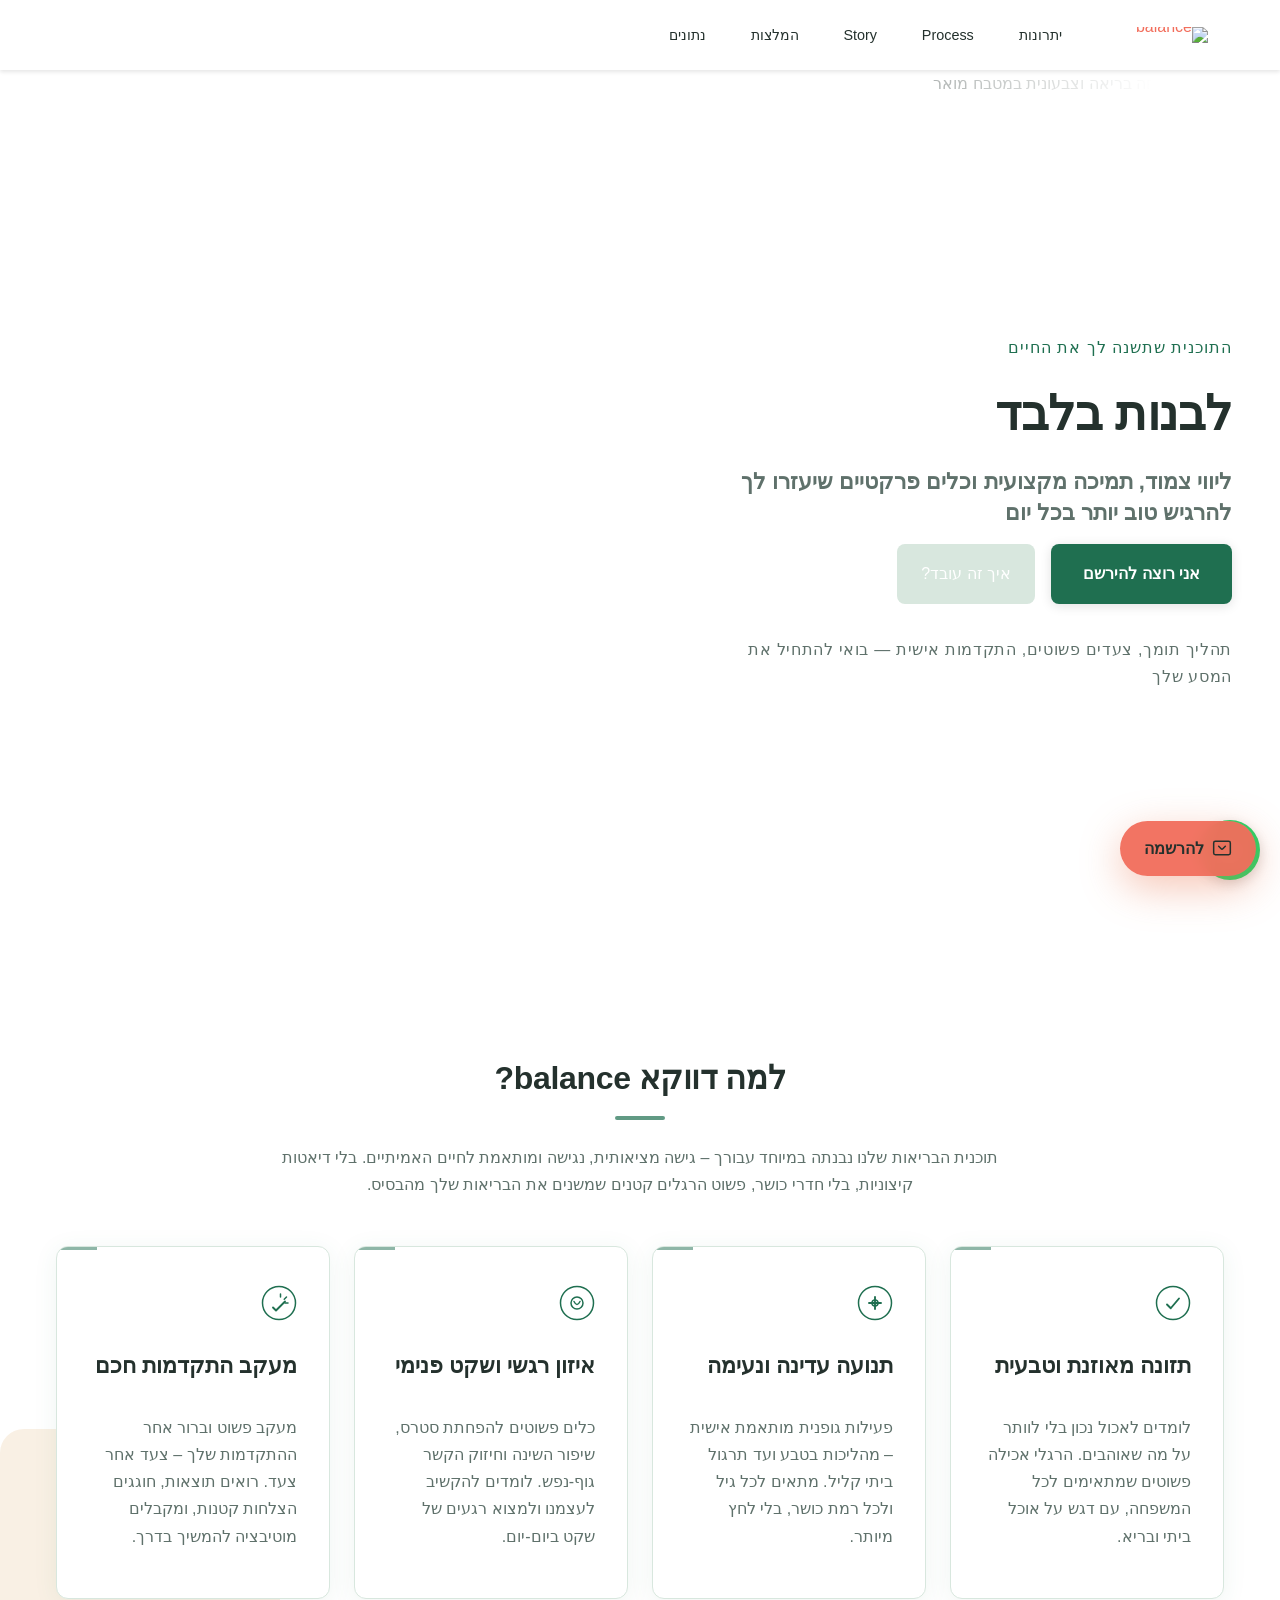
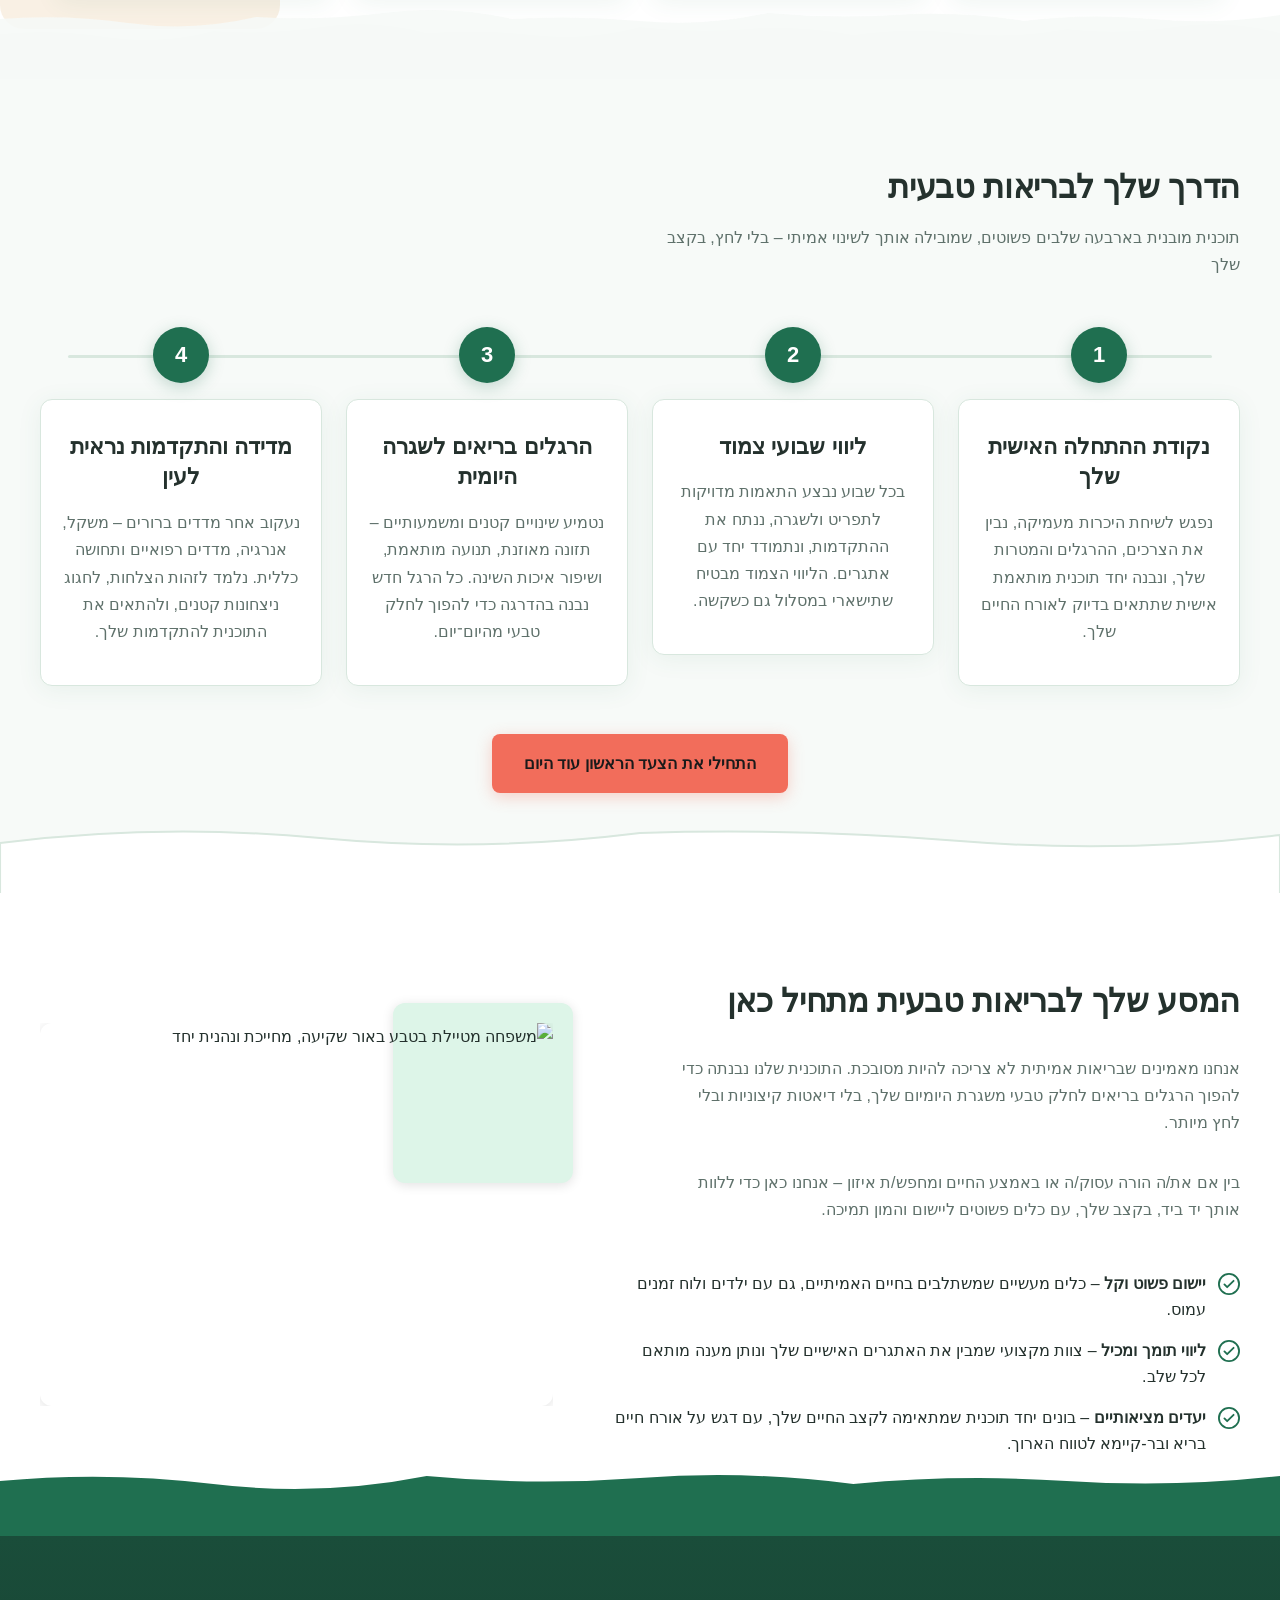
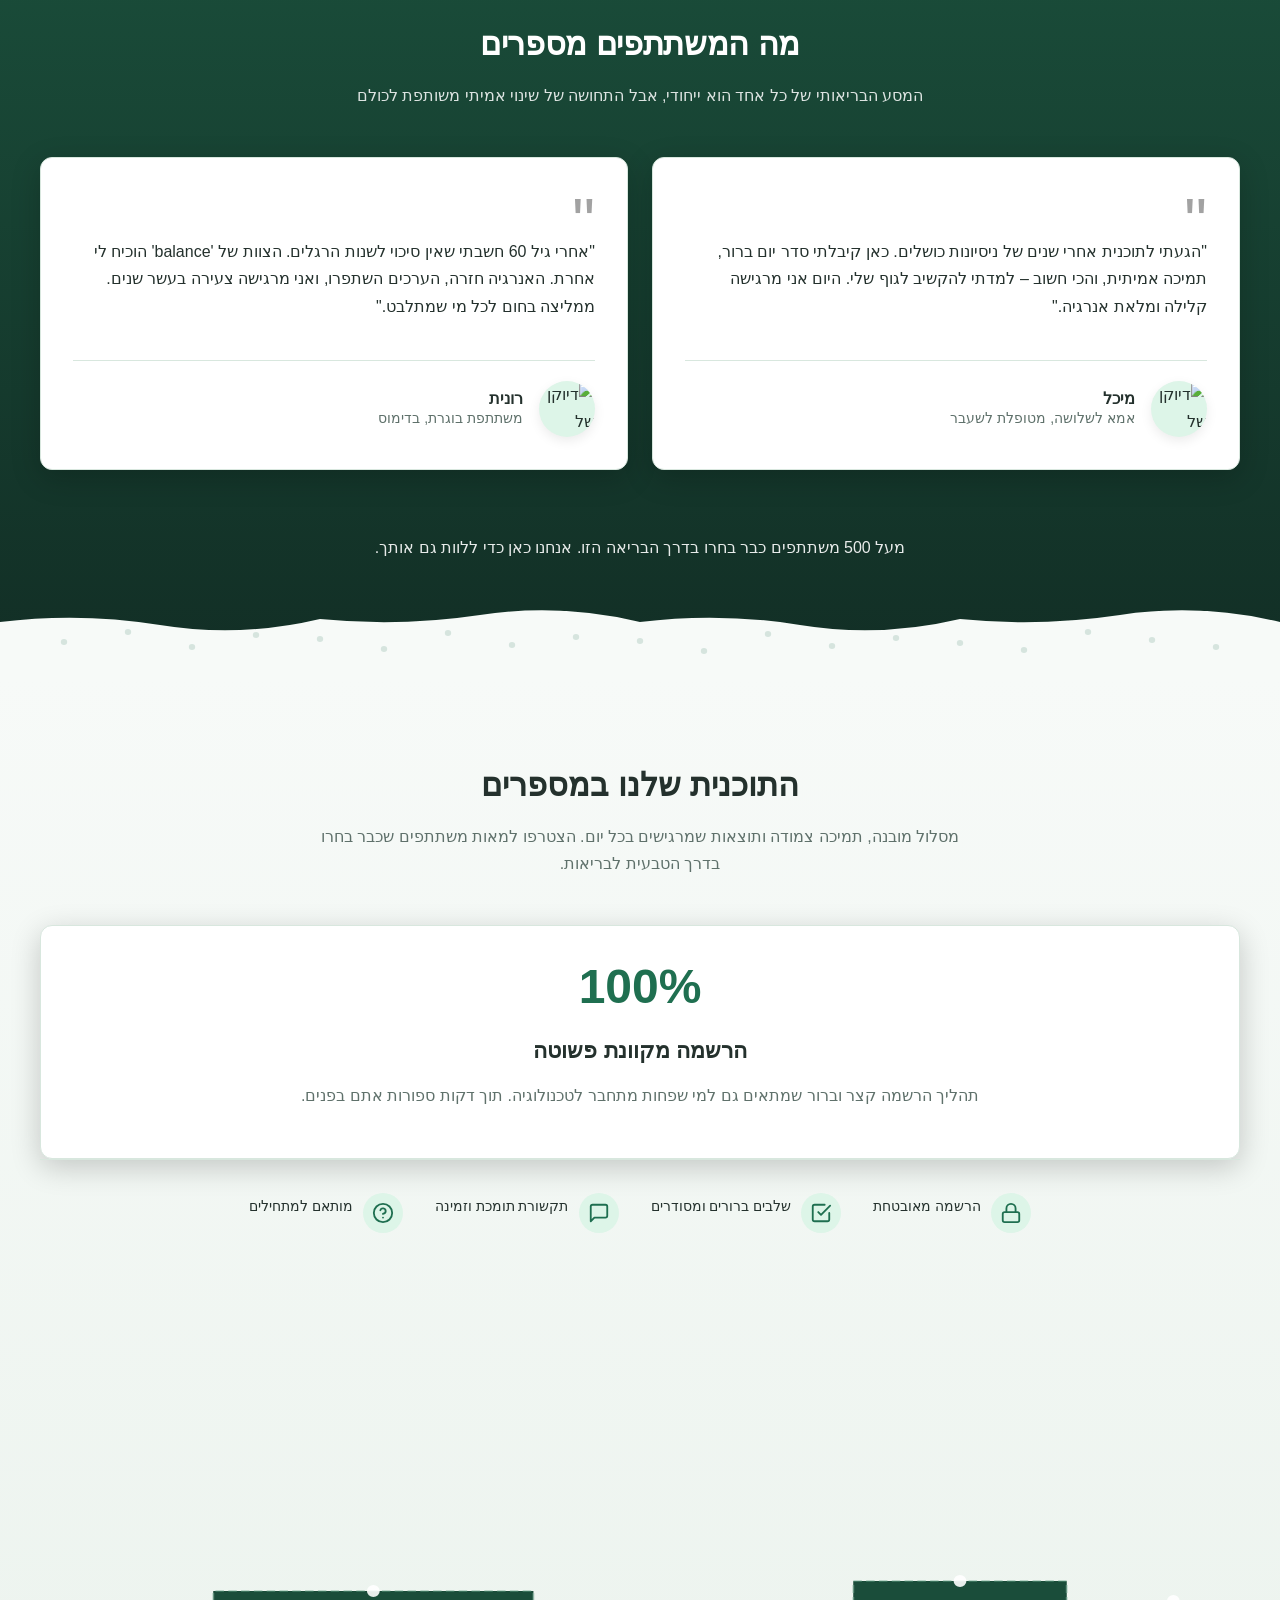
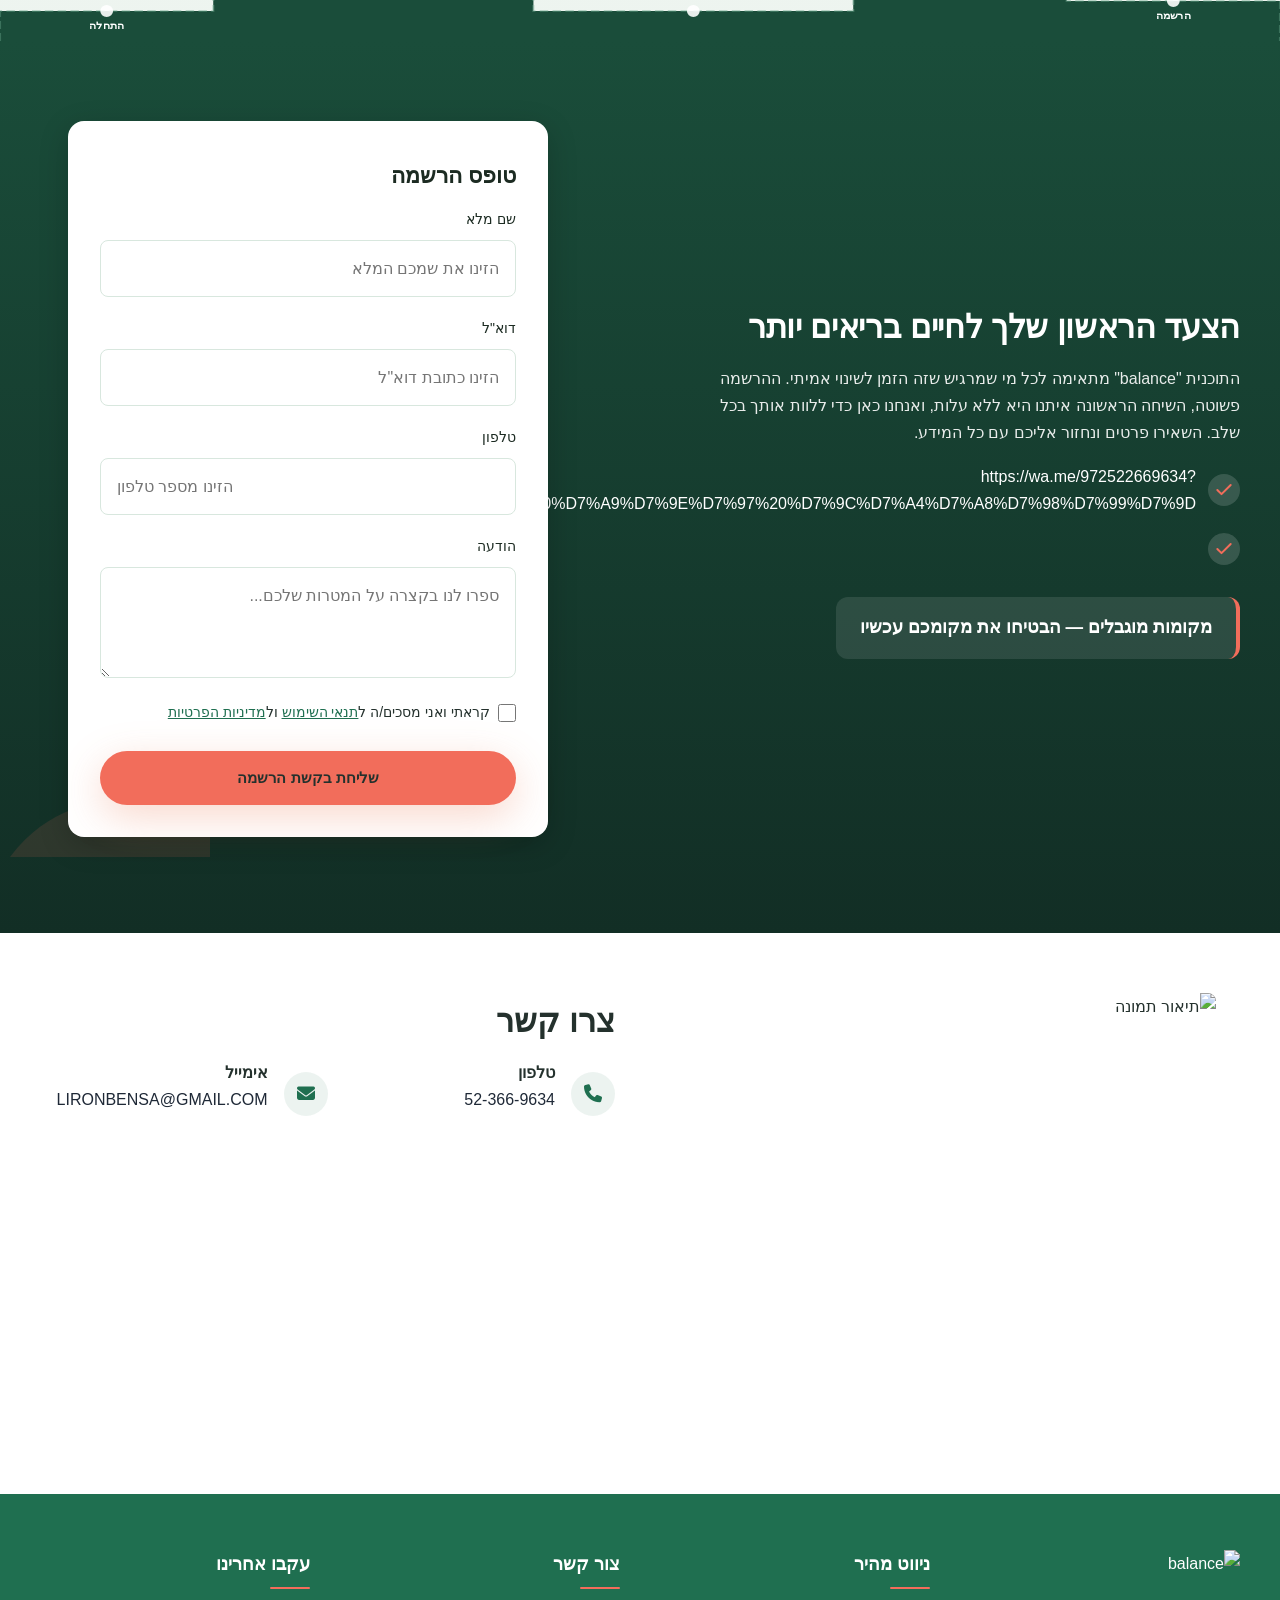
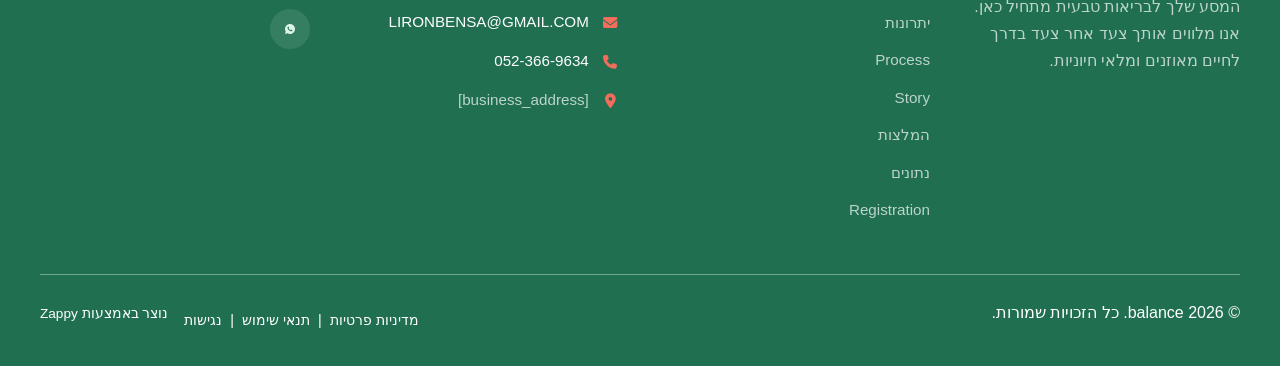
==== commit e5f333bc: "Incremental sync: 1 page(s) — update_text" ====
--- a/public/index.html
+++ b/public/index.html
@@ -1 +1 @@
-<!doctype html><html dir="rtl" lang="he"><head><meta charset="UTF-8"><meta content="width=device-width,initial-scale=1" name="viewport"><meta content="index, follow" name="robots"><title>התחל את המסע לבריאות טבעית — בטבע שלך</title><meta content="גלה את התכנית המובילה לאורח חיים בריא וירידה במשקל. השתתף עכשיו בהדרכה מקצועית, תזונה נכונה והרגלי אכילה מותאמים אישית. ההרשמה פתוחה — צעד ראשון לשינוי אמיתי!" name="description"><meta content="בריאות טבעית, ירידה במשקל, אורח חיים בריא, הרזיה, תזונה" name="keywords"><link href="/assets/favicon.ico" rel="icon" type="image/x-icon"><link href="/assets/favicon-16x16.png" rel="icon" type="image/png" sizes="16x16"><link href="/assets/favicon-32x32.png" rel="icon" type="image/png" sizes="32x32"><link href="/assets/favicon-48x48.png" rel="icon" type="image/png" sizes="48x48"><link href="/assets/favicon-192x192.png" rel="icon" type="image/png" sizes="192x192"><link href="/assets/favicon-512x512.png" rel="icon" type="image/png" sizes="512x512"><link href="/assets/apple-touch-icon.png" rel="apple-touch-icon"><script>!function(){"use strict";var t="167f9186-6f8e-4a9a-8d11-cf7bab39ed76",e="https://api.zappy5.com/api/analytics/track",a=18e5,n=2592e6,o=!0,i=!0,r=!0;var s=function(){var e="zappy_visitor_"+t,a=null;try{if(a=localStorage.getItem(e)){var o=JSON.parse(a),i=Date.now();if(i-o.created<n)return o.lastSeen=i,localStorage.setItem(e,JSON.stringify(o)),o.id}}catch(t){console.warn("Zappy Analytics: LocalStorage not available")}var r="zv_"+Date.now()+"_"+Math.random().toString(36).substr(2,9);try{localStorage.setItem(e,JSON.stringify({id:r,created:Date.now(),lastSeen:Date.now()}))}catch(t){}return r}(),c=function(){var e="zappy_session_"+t,n=null;try{if(n=sessionStorage.getItem(e)){var o=JSON.parse(n),i=Date.now();if(i-o.timestamp<a)return o.timestamp=i,sessionStorage.setItem(e,JSON.stringify(o)),o.id}}catch(t){console.warn("Zappy Analytics: SessionStorage not available")}var r="zs_"+Date.now()+"_"+Math.random().toString(36).substr(2,9);try{sessionStorage.setItem(e,JSON.stringify({id:r,timestamp:Date.now()}))}catch(t){}return r}();function l(a,n){n=n||{};var o={website_id:t,event_type:a,page_path:window.location.pathname,referrer:document.referrer||"direct",visitor_id:s,session_id:c,metadata:n};if(navigator.sendBeacon){var i=new Blob([JSON.stringify(o)],{type:"application/json"});navigator.sendBeacon(e,i)}else fetch(e,{method:"POST",headers:{"Content-Type":"application/json"},body:JSON.stringify(o),keepalive:!0}).catch(function(t){console.warn("Zappy Analytics: Failed to track event",t)})}o&&l("pageview",{title:document.title,url:window.location.href}),i&&document.addEventListener("click",function(t){var e=t.target;if("BUTTON"===e.tagName||e.closest("button")){var a="BUTTON"===e.tagName?e:e.closest("button");l("click",{element:"button",text:a.textContent.trim().substring(0,100),id:a.id||null,class:a.className||null})}else if("A"===e.tagName||e.closest("a")){var n="A"===e.tagName?e:e.closest("a");l("navigation",{element:"link",text:n.textContent.trim().substring(0,100),href:n.href,external:n.hostname!==window.location.hostname})}},!0),r&&document.addEventListener("submit",function(t){var e=t.target;l("form_submit",{form_id:e.id||null,form_name:e.name||null,form_action:e.action||null,form_method:e.method||"GET"})},!0);var d=Date.now();window.addEventListener("beforeunload",function(){l("page_unload",{time_on_page:Math.floor((Date.now()-d)/1e3),page_path:window.location.pathname})}),window.zappyAnalytics={track:l,getVisitorId:function(){return s},getSessionId:function(){return c}}}()</script><meta content="התחל את המסע לבריאות טבעית — בטבע שלך" property="og:title"><meta content="גלה את התכנית המובילה לאורח חיים בריא וירידה במשקל. השתתף עכשיו בהדרכה מקצועית, תזונה נכונה והרגלי אכילה מותאמים אישית. ההרשמה פתוחה — צעד ראשון לשינוי אמיתי!" property="og:description"><meta content="summary_large_image" name="twitter:card"><meta content="התחל את המסע לבריאות טבעית — בטבע שלך" name="twitter:title"><meta content="גלה את התכנית המובילה לאורח חיים בריא וירידה במשקל. השתתף עכשיו בהדרכה מקצועית, תזונה נכונה והרגלי אכילה מותאמים אישית. ההרשמה פתוחה — צעד ראשון לשינוי אמיתי!" name="twitter:description"><script type="application/ld+json">{"@context":"https://schema.org","@graph":[{"@type":"Organization","@id":"https://beteva-shelcha.zappy5.app#organization","name":"balance","url":"https://beteva-shelcha.zappy5.app","description":"A health program landing page designed to attract and convert visitors into registered participants. The business focuses on wellness and healthy living, offering a structured program that users can sign up for online.","contactPoint":[{"@type":"ContactPoint","contactType":"customer service","email":"LIRONBENSA@GMAIL.COM","telephone":"052-366-9634⁩"}]},{"@type":"WebSite","@id":"https://beteva-shelcha.zappy5.app#website","url":"https://beteva-shelcha.zappy5.app","name":"balance","publisher":{"@id":"https://beteva-shelcha.zappy5.app#organization"}},{"@type":"ContactPage","@id":"https://beteva-shelcha.zappy5.app#contactpage","url":"https://beteva-shelcha.zappy5.app","name":"התחל את המסע לבריאות טבעית — בטבע שלך","mainEntity":{"@id":"https://beteva-shelcha.zappy5.app#organization"},"potentialAction":{"@type":"CommunicateAction","target":{"@type":"EntryPoint","urlTemplate":"https://beteva-shelcha.zappy5.app/api/email/contact-form","actionPlatform":["http/method=POST"],"contentType":"application/json"},"instrument":[{"@type":"PropertyValue","name":"name","propertyID":"text","valueRequired":true,"description":"הזינו את שמכם המלא"},{"@type":"PropertyValue","name":"email","propertyID":"email","valueRequired":true,"description":"הזינו כתובת דוא&quot;ל"},{"@type":"PropertyValue","name":"phone","propertyID":"tel","valueRequired":true,"description":"הזינו מספר טלפון"},{"@type":"PropertyValue","name":"message","propertyID":"textarea","valueRequired":false,"description":"ספרו לנו בקצרה על המטרות שלכם..."},{"@type":"PropertyValue","name":"privacy_consent-dup-1782985232294-4","propertyID":"checkbox","valueRequired":true}]}}]}</script><meta content="website" property="og:type"><meta content="he_IL" property="og:locale"><link href="https://cdnjs.cloudflare.com/ajax/libs/font-awesome/6.4.0/css/all.min.css" rel="stylesheet"><style>.skip-link{position:absolute;top:0;left:0;transform:translateY(-200%);padding:12px 18px;background:var(--bg-dark,#1a1a1a);color:var(--text-light,#fff);font-weight:600;border-radius:0 0 8px 0;z-index:10000}.skip-link:focus{transform:none;outline:2px solid var(--ring,#fff);outline-offset:2px}:focus-visible{outline:2px solid var(--ring,currentColor);outline-offset:3px}</style><link href="/assets/favicon.ico" rel="icon" type="image/x-icon"><link href="/assets/favicon-16x16.png" rel="icon" type="image/png" sizes="16x16"><link href="/assets/favicon-32x32.png" rel="icon" type="image/png" sizes="32x32"><link href="/assets/favicon-48x48.png" rel="icon" type="image/png" sizes="48x48"><link href="/assets/favicon-192x192.png" rel="icon" type="image/png" sizes="192x192"><link href="/assets/favicon-512x512.png" rel="icon" type="image/png" sizes="512x512"><link href="/assets/apple-touch-icon.png" rel="apple-touch-icon"><link href="https://cdn.jsdelivr.net/npm/vanilla-cookieconsent@3/dist/cookieconsent.css" rel="stylesheet"><script src="https://cdn.jsdelivr.net/npm/vanilla-cookieconsent@3/dist/cookieconsent.umd.js"></script><script src="https://cdn.jsdelivr.net/gh/mickidum/acc_toolbar/acctoolbar/acctoolbar.min.js"></script><link href="/styles.css" rel="stylesheet"><script>window.ZAPPY_WEBSITE_ID="167f9186-6f8e-4a9a-8d11-cf7bab39ed76",window.ZAPPY_API_BASE="https://api.zappy5.com"</script><style id="zappy-dropdown-submenu-styles">#navMenu li:has(.sub-menu),.nav-menu li:has(.sub-menu),.navbar li:has(.sub-menu),nav li:has(.sub-menu){position:relative}#navMenu .sub-menu,.nav-menu .sub-menu,.navbar .sub-menu,nav .sub-menu{display:block!important;position:absolute!important;top:100%;left:0;min-width:220px;background:#fff;border-radius:8px;box-shadow:0 8px 25px rgba(0,0,0,.15);padding:8px 0;opacity:0;visibility:hidden;transform:translateY(10px);transition:all .3s ease;z-index:1000;list-style:none;pointer-events:none}#navMenu li:hover>.sub-menu,.nav-menu li:hover>.sub-menu,.navbar li:hover>.sub-menu,nav li:hover>.sub-menu{opacity:1!important;visibility:visible!important;transform:translateY(0)!important;pointer-events:auto!important}.sub-menu li{list-style:none;margin:0;padding:0}.sub-menu a{display:block!important;padding:10px 16px!important;color:var(--text-dark,#333)!important;font-weight:500;text-decoration:none;white-space:nowrap;transition:background-color .2s}.sub-menu .zappy-nav-child>a{padding-left:28px!important;font-size:.9em!important;opacity:.85!important}[dir=rtl] .sub-menu .zappy-nav-child>a,html[lang=ar] .sub-menu .zappy-nav-child>a,html[lang=he] .sub-menu .zappy-nav-child>a{padding-left:10px!important;padding-right:28px!important}.sub-menu .zappy-nav-parent>a{font-weight:600!important}.sub-menu a:hover{background-color:#f5f5f5}[dir=rtl] .nav-menu .sub-menu,[dir=rtl] .navbar .sub-menu,[dir=rtl] nav .sub-menu,html[lang=ar] .nav-menu .sub-menu,html[lang=ar] .navbar .sub-menu,html[lang=ar] nav .sub-menu,html[lang=he] .nav-menu .sub-menu,html[lang=he] .navbar .sub-menu,html[lang=he] nav .sub-menu{left:auto!important;right:0!important}.sub-menu:empty,.sub-menu:not(:has(li)):not(:has(> a)),.sub-menu:not(:has(li:not(.zappy-hidden-menu-item))):not(:has(> a)){display:none!important;opacity:0!important;visibility:hidden!important;pointer-events:none!important}li:has(.menu-group-title):hover>.sub-menu{opacity:1!important;visibility:visible!important;transform:translateY(0)!important;pointer-events:auto!important}#navMenu>li>.menu-group-title,.nav-menu>li>.menu-group-title{display:inline-block;padding:.5rem 1rem;cursor:default;user-select:none}@media (max-width:768px){#navMenu .sub-menu,.nav-menu .sub-menu,.navbar .sub-menu,nav .sub-menu{position:static!important;transform:none!important;box-shadow:none!important;background:0 0!important;max-height:0;overflow:hidden;opacity:0;visibility:hidden;transition:max-height .3s ease,opacity .3s ease;padding:0!important;border-radius:0!important}#navMenu .sub-menu.mobile-expanded,.nav-menu .sub-menu.mobile-expanded,.navbar .sub-menu.mobile-expanded{max-height:none!important;overflow-y:visible!important;opacity:1!important;visibility:visible!important;padding:8px 0 8px 16px!important}[dir=rtl] .sub-menu.mobile-expanded,html[lang=he] .sub-menu.mobile-expanded{padding:8px 16px 8px 0!important}#navMenu li:hover>.sub-menu,.nav-menu li:hover>.sub-menu,.navbar li:hover>.sub-menu,nav li:hover>.sub-menu{opacity:0;visibility:hidden;pointer-events:none}#navMenu li>.sub-menu.mobile-expanded,.nav-menu li>.sub-menu.mobile-expanded,.navbar li>.sub-menu.mobile-expanded,nav li>.sub-menu.mobile-expanded{opacity:1!important;visibility:visible!important;pointer-events:auto!important}#navMenu li:has(.sub-menu),.nav-menu li:has(.sub-menu),.navbar li:has(.sub-menu),nav li:has(.sub-menu){display:flex!important;flex-wrap:wrap!important;align-items:center!important;position:relative!important;min-height:44px!important}#navMenu li:has(.sub-menu)>a,.nav-menu li:has(.sub-menu)>a,.navbar li:has(.sub-menu)>a,nav li:has(.sub-menu)>a{flex:1!important;min-width:0!important}#navMenu li:has(.sub-menu)>.menu-group-title,.nav-menu li:has(.sub-menu)>.menu-group-title,.navbar li:has(.sub-menu)>.menu-group-title,nav li:has(.sub-menu)>.menu-group-title{flex:1!important;min-width:0!important;padding:0!important;line-height:inherit!important}#navMenu li:has(.sub-menu)>.sub-menu,.nav-menu li:has(.sub-menu)>.sub-menu,.navbar li:has(.sub-menu)>.sub-menu,nav li:has(.sub-menu)>.sub-menu{flex-basis:100%!important;width:100%!important}#navMenu li:has(.sub-menu)>a [class*=arrow],#navMenu li:has(.sub-menu)>a [class*=chevron],.nav-menu li:has(.sub-menu)>a .fa-angle-down,.nav-menu li:has(.sub-menu)>a .fa-chevron-down,.nav-menu li:has(.sub-menu)>a [class*=arrow],.nav-menu li:has(.sub-menu)>a [class*=chevron],nav li:has(.sub-menu)>a [class*=arrow],nav li:has(.sub-menu)>a [class*=chevron]{display:none!important;visibility:hidden!important}.mobile-submenu-toggle{display:flex!important;align-items:center!important;justify-content:center!important;width:44px!important;height:auto!important;background:0 0!important;border:none!important;cursor:pointer!important;color:var(--text-dark)!important;position:static!important;flex-shrink:0!important;align-self:stretch!important;z-index:2!important;padding:0!important;margin:0!important}.mobile-submenu-toggle::after{content:''!important;width:0!important;height:0!important;border-left:6px solid transparent!important;border-right:6px solid transparent!important;border-top:7px solid currentColor!important;transition:transform .3s ease!important}.mobile-submenu-toggle.expanded::after{transform:rotate(180deg)!important}.sub-menu a{padding:10px 0!important;display:block!important;color:var(--text-dark)!important;white-space:normal!important}.sub-menu .zappy-nav-child>a{padding-left:28px!important;font-size:.9em!important;opacity:.85!important}[dir=rtl] .sub-menu .zappy-nav-child>a,html[lang=ar] .sub-menu .zappy-nav-child>a,html[lang=he] .sub-menu .zappy-nav-child>a{padding-left:0!important;padding-right:28px!important}.sub-menu .zappy-nav-parent>a{font-weight:600!important}#navMenu.active,.nav-menu.active{max-width:100vw!important;overflow-x:hidden!important;box-sizing:border-box!important}.navbar .sub-menu li a,.zappy-products-dropdown .sub-menu a,nav.navbar .sub-menu li a{color:var(--text-dark)!important}}@media (min-width:769px){.mobile-submenu-toggle{display:none!important}}</style><style id="zappy-widget-visibility">html[dir=rtl] .whatsapp-float{right:20px!important;left:auto!important}html:not([dir]) .whatsapp-float,html[dir=ltr] .whatsapp-float{left:20px!important;right:auto!important}html[dir=rtl] #mic-access-tool-general-button,html[dir=rtl] #mic-init-access-tool #mic-access-tool-general-button,html[dir=rtl] #mic-init-access-tool .mic-access-tool-general-button,html[dir=rtl] ._access-icon,html[dir=rtl] .mic-access-tool-general-button{left:20px!important;right:auto!important}html:not([dir]) #mic-access-tool-general-button,html:not([dir]) #mic-init-access-tool #mic-access-tool-general-button,html:not([dir]) #mic-init-access-tool .mic-access-tool-general-button,html:not([dir]) ._access-icon,html:not([dir]) .mic-access-tool-general-button,html[dir=ltr] #mic-access-tool-general-button,html[dir=ltr] #mic-init-access-tool #mic-access-tool-general-button,html[dir=ltr] #mic-init-access-tool .mic-access-tool-general-button,html[dir=ltr] ._access-icon,html[dir=ltr] .mic-access-tool-general-button{right:20px!important;left:auto!important}@media (max-width:768px){.whatsapp-float{display:flex!important}}@media (min-width:769px){.whatsapp-float{display:flex!important}}@media (max-width:768px){#mic-access-tool-general-button,#mic-init-access-tool #mic-access-tool-general-button,#mic-init-access-tool .mic-access-tool-general-button,._access-icon,.mic-access-tool-general-button{display:flex!important;visibility:visible!important;opacity:1!important;pointer-events:auto!important}#mic-access-tool-box.opened-mic-access-tool,#mic-init-access-tool #mic-access-tool-box.opened-mic-access-tool,.mic-access-tool-box.opened-mic-access-tool{visibility:visible!important;opacity:1!important;pointer-events:auto!important}}@media (min-width:769px){#mic-access-tool-general-button,#mic-init-access-tool #mic-access-tool-general-button,#mic-init-access-tool .mic-access-tool-general-button,._access-icon,.mic-access-tool-general-button{display:flex!important;visibility:visible!important;opacity:1!important;pointer-events:auto!important}#mic-access-tool-box.opened-mic-access-tool,#mic-init-access-tool #mic-access-tool-box.opened-mic-access-tool,.mic-access-tool-box.opened-mic-access-tool{visibility:visible!important;opacity:1!important;pointer-events:auto!important}}</style></head><body><a href="#main" class="skip-link">דלג לתוכן הראשי</a><nav class="navbar" dir="rtl"><button class="mobile-toggle" aria-label="Menu" id="mobileToggle"><svg viewBox="0 0 24 24" fill="none" height="24" width="24" class="hamburger-icon"><path d="M3 12h18M3 6h18M3 18h18" stroke="currentColor" stroke-width="2" stroke-linecap="round"></path></svg> <svg viewBox="0 0 24 24" fill="none" height="24" width="24" style="display:none" class="close-icon"><path d="M18 6L6 18M6 6l12 12" stroke="currentColor" stroke-width="2" stroke-linecap="round"></path></svg></button> <button class="phone-header-btn" aria-label="Call" data-phone="0523669634⁩"><svg viewBox="0 0 24 24" fill="currentColor" height="20" width="20"><path d="M22 16.92v3a2 2 0 0 1-2.18 2 19.79 19.79 0 0 1-8.63-3.07 19.5 19.5 0 0 1-6-6 19.79 19.79 0 0 1-3.07-8.67A2 2 0 0 1 4.11 2h3a2 2 0 0 1 2 1.72 12.84 12.84 0 0 0 .7 2.81 2 2 0 0 1-.45 2.11L8.09 9.91a16 16 0 0 0 6 6l1.27-1.27a2 2 0 0 1 2.11-.45 12.84 12.84 0 0 0 2.81.7A2 2 0 0 1 22 16.92z"></path></svg></button><div class="nav-container"><div class="nav-right-group"><div class="nav-brand"><a href="/" class="logo-link"><img alt="balance" class="logo" src="/assets/site-----image-1.webp"></a></div><ul class="nav-menu" id="navMenu"><li><a href="#benefits">יתרונות</a></li><li><a href="#process">Process</a></li><li><a href="#story">Story</a></li><li><a href="#testimonials">המלצות</a></li><li><a href="#stats">נתונים</a></li></ul></div><div class="nav-cta-container"></div></div></nav><script>window.addEventListener("load",function(){const e=document.querySelector(".navbar, nav, header");if(!e)return void console.log("[Navbar] Navbar element not found");let t=document.getElementById("mobileToggle")||document.querySelector(".mobile-toggle")||document.querySelector(".hamburger")||document.querySelector(".hamburger-menu")||document.querySelector(".menu-toggle")||document.querySelector(".burger-menu")||document.querySelector('[aria-label="Menu"]')||document.querySelector('[aria-label="תפריט"]');const o=document.querySelector(".phone-header-btn"),n=window.getComputedStyle(e);let r=n.backgroundColor;if(console.log("[Navbar] Initial navbar background:",r),"transparent"===r||"rgba(0, 0, 0, 0)"===r||r.startsWith("rgba")&&r.includes(", 0)")){const e=n.backgroundImage;if(e&&"none"!==e)console.log("[Navbar] Navbar has background image/gradient, using dark text"),r="rgb(240, 240, 240)";else{const e=window.getComputedStyle(document.body).backgroundColor;console.log("[Navbar] Navbar transparent, using body background:",e),r=e}}const a=r.match(/\d+/g);if(a&&a.length>=3){const e=(.299*parseInt(a[0])+.587*parseInt(a[1])+.114*parseInt(a[2]))/255;console.log("[Navbar] Mobile button colors preserved from Claude CSS (luminance:",e.toFixed(2)+")");const n=document.createElement("style");n.id="zappy-mobile-nav-fix";document.documentElement.lang;document.documentElement.dir,n.textContent='\n        /* Hide mobile buttons on desktop, show only on mobile */\n        @media (min-width: 769px) {\n          .mobile-toggle,\n          .phone-header-btn {\n            display: none !important;\n          }\n        }\n        \n        /* Show and position mobile buttons correctly on mobile */\n        @media (max-width: 768px) {\n          .navbar,\n          nav.navbar {\n            min-height: 70px !important;\n          }\n\n          .mobile-toggle,\n          .phone-header-btn {\n            position: absolute !important;\n            top: 0 !important;\n            bottom: 0 !important;\n            margin-top: auto !important;\n            margin-bottom: auto !important;\n            transform: none !important;\n            z-index: 1001 !important;\n            display: flex !important;\n            align-items: center !important;\n            justify-content: center !important;\n            width: 36px !important;\n            height: 36px !important;\n            border-radius: 50% !important;\n            border: none !important;\n            cursor: pointer !important;\n            padding: 6px !important;\n            background: none !important;\n            color: var(--nav-text, var(--text-dark)) !important;\n            touch-action: manipulation !important;\n            -webkit-tap-highlight-color: transparent !important;\n          }\n\n          html[data-zappy-site-type="ecommerce"] .phone-header-btn,\n          body[data-zappy-site-type="ecommerce"] .phone-header-btn,\n          html[data-zappy-site-type="ecommerce"] header .phone-header-btn,\n          html[data-zappy-site-type="ecommerce"] nav .phone-header-btn {\n            display: none !important;\n            visibility: hidden !important;\n            width: 0 !important;\n            height: 0 !important;\n            min-width: 0 !important;\n            overflow: hidden !important;\n          }\n          \n          /* LTR positioning (default): hamburger LEFT, phone RIGHT */\n          html:not([dir="rtl"]):not([lang="he"]):not([lang="ar"]) .mobile-toggle,\n          html[dir="ltr"] .mobile-toggle {\n            left: 12px !important;\n            right: auto !important;\n          }\n          html:not([dir="rtl"]):not([lang="he"]):not([lang="ar"]) .phone-header-btn,\n          html[dir="ltr"] .phone-header-btn {\n            right: 12px !important;\n            left: auto !important;\n          }\n          \n          /* RTL positioning: hamburger RIGHT, phone LEFT */\n          html[dir="rtl"] .mobile-toggle,\n          html[lang="he"] .mobile-toggle,\n          html[lang="ar"] .mobile-toggle {\n            right: 12px !important;\n            left: auto !important;\n          }\n          html[dir="rtl"] .phone-header-btn,\n          html[lang="he"] .phone-header-btn,\n          html[lang="ar"] .phone-header-btn {\n            left: 12px !important;\n            right: auto !important;\n          }\n          \n          /* CRITICAL: Ensure nav-container has min-height on mobile */\n          /* All children are positioned absolutely/fixed on mobile, so height:auto collapses to 0 */\n          .nav-container {\n            min-height: 70px !important;\n            position: relative !important;\n          }\n          \n          /* Ensure SVG icons are properly sized and inherit color */\n          .mobile-toggle svg,\n          .phone-header-btn svg {\n            width: 24px !important;\n            height: 24px !important;\n            /* Don\'t force display - let JavaScript control hamburger/close toggle */\n          }\n          \n          /* Reset nav-cta-container on mobile - remove desktop box-shadow/padding */\n          /* that creates a visible ghost box when CTA button is hidden */\n          .nav-cta-container {\n            box-shadow: none !important;\n            padding: 0 !important;\n          }\n          \n          /* Hide nav-cta-container entirely on mobile when there\'s no lang-switcher */\n          /* (only the CTA button is inside, and it\'s hidden on mobile) */\n          .nav-cta-container:not(:has(.lang-switcher)) {\n            display: none !important;\n          }\n          \n          /* CRITICAL: Prevent hero image fade gradient from bleeding over headline text */\n          /* The .image-fade-gradient has bottom: -30px (extends below parent) */\n          /* On mobile stacked layout, this overlaps the h1 text below the image */\n          .hero-image-column {\n            overflow: hidden !important;\n          }\n          .image-fade-gradient {\n            bottom: 0 !important;\n          }\n          \n          /* Hide desktop language switcher on mobile - hamburger menu handles it */\n          /* High specificity to override stored CSS */\n          .lang-switcher,\n          .nav-cta-container .lang-switcher,\n          .nav-container .lang-switcher,\n          .navbar .lang-switcher,\n          .navbar .nav-cta-container .lang-switcher {\n            display: none !important;\n          }\n        }\n      ';const r=document.getElementById("zappy-mobile-nav-fix");r&&r.remove(),document.head.appendChild(n),console.log("[Navbar] Critical CSS injected for mobile nav positioning");const i=window.innerWidth<=768;if(t){const e=t.querySelector(".hamburger-icon"),o=t.querySelector(".close-icon");e&&(e.style.setProperty("width","24px","important"),e.style.setProperty("height","24px","important"),e.style.setProperty("display","block","important")),o&&(o.style.setProperty("width","24px","important"),o.style.setProperty("height","24px","important"),o.style.setProperty("display","none","important")),i?(t.style.setProperty("position","absolute","important"),t.style.setProperty("top","0","important"),t.style.setProperty("bottom","0","important"),t.style.setProperty("margin-top","auto","important"),t.style.setProperty("margin-bottom","auto","important"),t.style.setProperty("transform","none","important"),t.style.setProperty("z-index","1001","important"),t.style.removeProperty("left"),t.style.removeProperty("right"),console.log("[Navbar] Mobile toggle positioning applied (mobile viewport)")):(t.style.removeProperty("position"),t.style.removeProperty("top"),t.style.removeProperty("transform"),t.style.removeProperty("z-index"),t.style.removeProperty("left"),t.style.removeProperty("right"),console.log("[Navbar] Desktop viewport - cleared mobile toggle inline positioning"))}if(o){const e=o.querySelector("svg");e&&(e.style.width="24px",e.style.height="24px",e.setAttribute("width","24"),e.setAttribute("height","24")),i?(o.style.setProperty("position","absolute","important"),o.style.setProperty("top","0","important"),o.style.setProperty("bottom","0","important"),o.style.setProperty("margin-top","auto","important"),o.style.setProperty("margin-bottom","auto","important"),o.style.setProperty("transform","none","important"),o.style.setProperty("z-index","1001","important"),o.style.removeProperty("left"),o.style.removeProperty("right"),console.log("[Navbar] Phone button positioning applied (mobile viewport)")):(o.style.removeProperty("position"),o.style.removeProperty("top"),o.style.removeProperty("transform"),o.style.removeProperty("z-index"),o.style.removeProperty("left"),o.style.removeProperty("right"),console.log("[Navbar] Desktop viewport - cleared phone button inline positioning"))}}else console.log("[Navbar] Could not parse background color:",r);t=document.getElementById("mobileToggle")||document.querySelector(".mobile-toggle")||document.querySelector(".hamburger")||document.querySelector(".hamburger-menu")||document.querySelector(".menu-toggle")||document.querySelector(".burger-menu")||document.querySelector('[aria-label="Menu"]')||document.querySelector('[aria-label="תפריט"]');const i=document.getElementById("navMenu")||document.querySelector(".nav-menu")||document.querySelector(".nav-links")||document.querySelector("nav ul:not(.submenu)");if(!t||!i)return void console.log("[Navbar] Mobile toggle or menu not found:",{toggle:!!t,menu:!!i});i.id||(i.id="navMenu"),console.log("[Navbar] Initializing mobile menu...");const l=t.cloneNode(!0);t.parentNode.replaceChild(l,t);var s=0;function p(e){var t=Date.now();t-s<300||(s=t,function(e){e.preventDefault(),e.stopPropagation();const t=l.querySelector(".hamburger-icon"),o=l.querySelector(".close-icon");i.classList.contains("active")?(i.classList.remove("active"),t&&t.style.setProperty("display","block","important"),o&&o.style.setProperty("display","none","important"),document.body.style.overflow="",document.body.classList.remove("menu-open"),console.log("[Navbar] Menu closed")):(i.classList.add("active"),t&&t.style.setProperty("display","none","important"),o&&o.style.setProperty("display","block","important"),document.body.style.overflow="hidden",document.body.classList.add("menu-open"),console.log("[Navbar] Menu opened"))}(e))}l.addEventListener("click",p),l.addEventListener("touchend",p),document.addEventListener("keydown",function(e){if(("Escape"===e.key||"Esc"===e.key)&&i.classList.contains("active")){const e=l.querySelector(".hamburger-icon"),t=l.querySelector(".close-icon");i.classList.remove("active"),e&&e.style.setProperty("display","block","important"),t&&t.style.setProperty("display","none","important"),document.body.style.overflow="",document.body.classList.remove("menu-open"),console.log("[Navbar] Menu closed (Escape)")}}),i.querySelectorAll("a").forEach(function(e){e.addEventListener("click",function(){if("#"===this.getAttribute("href"))return;const e=l.querySelector(".hamburger-icon"),t=l.querySelector(".close-icon");i.classList.remove("active"),e&&e.style.setProperty("display","block","important"),t&&t.style.setProperty("display","none","important"),document.body.style.overflow="",document.body.classList.remove("menu-open"),console.log("[Navbar] Menu closed (link clicked)")})});var m=i.querySelectorAll(".dropdown-toggle");m.forEach(function(e){e.addEventListener("click",function(e){e.preventDefault(),e.stopPropagation();var t=this.closest(".nav-dropdown");t&&(t.parentNode.querySelectorAll(".nav-dropdown.open").forEach(function(e){e!==t&&e.classList.remove("open")}),t.classList.toggle("open"),console.log("[Navbar] Dropdown toggled:",t.classList.contains("open")?"open":"closed"))})}),document.addEventListener("click",function(e){e.target.closest(".nav-dropdown")||document.querySelectorAll(".nav-dropdown.open").forEach(function(e){e.classList.remove("open")})}),console.log("[Navbar] Dropdown handlers initialized for "+m.length+" dropdowns"),o&&o.addEventListener("click",function(){const e=document.querySelectorAll('a[href^="tel:"]'),t=e.length>0?e[0].getAttribute("href").replace("tel:",""):"052-366-9634⁩";window.location.href="tel:"+t,console.log("[Navbar] Phone button clicked")}),console.log("[Navbar] Mobile menu initialized successfully")})</script><main id="main"><section class="index-hero-section" id="hero" data-band-index="0" data-layout-spec="בית-hero" style="--hero-fade-color:var(--bg-light)" data-hero-treatment="fade-bleed" data-hero-type="fullscreen-scrim"><div style="position:absolute !important;top:0px !important;left:0px !important;width:100% !important;height:100% !important;max-width:none !important;margin-left:0px !important;margin-right:0px !important;z-index:0 !important;overflow:hidden !important" data-element-id="img-1782987243710-e6vlpj8ge" data-element-type="image" data-zappy-wrapper-margins-applied="true" data-zappy-zoom-clip="true" data-zappy-zoom-wrapper="true" data-zappy-zoom-wrapper-align="center" data-zappy-zoom-wrapper-width-mode="full"><img alt="אישה מכינה ארוחה בריאה וצבעונית במטבח מואר" class="hero-fade-img" src="/assets/site-index-hero-image-1.webp" data-element-id="img-1782987243710-e6vlpj8ge" data-element-type="image" data-context="A calm adult preparing a colorful healthy meal near a sunlit window with natural greenery, shot in warm natural light with a soft depth of field. The subject is positioned on the left side of the frame, leaving the right side clean for text overlay." data-placeholder="index-hero-image-1" height="600" loading="eager" width="1200" data-zappy-zoom="1" style="object-position:0% 50%;margin:0px !important;position:absolute !important;left:0% !important;top:0% !important;width:100% !important;height:100% !important;max-width:none !important;max-height:none !important;display:block !important;object-fit:cover !important" data-hero-background="true" data-hero-bg="true" fetchpriority="high"></div><div class="hero-fade-content"><p class="hero-eyebrow">התוכנית שתשנה לך את החיים</p><h1 class="hero-headline">הצטרפי עכשיו לתוכנית הבריאות<br>שתעזור לך לבנות הרגלים בריאים</h1><h3 class="hero-subtitle">ליווי צמוד, תמיכה מקצועית וכלים פרקטיים שיעזרו לך להרגיש טוב יותר בכל יום</h3><div class="hero-cta-row"><a href="#registration" style="outline:none" class="hero-cta-primary" data-element-id="btn-1782987245624-inqtrkdup" data-element-type="button" data-native-element="true">אני רוצה להירשם</a> <a href="#how-it-works" style="outline:none;border-color:rgb(216, 231, 222) !important;color:var(--light-text, #ffffff) !important;background-color:rgb(216, 231, 222) !important;background-image:none !important" class="hero-cta-secondary" data-element-id="btn-1782987253184-3g7bclso9" data-element-type="button" data-native-element="true" data-text-color="light">איך זה עובד?</a></div><p class="hero-trust-line">תהליך תומך, צעדים פשוטים, התקדמות אישית — בואי להתחיל את המסע שלך</p></div><div class="hero-divider-wrapper" aria-hidden="true"><svg viewBox="0 0 1200 80" xmlns="http://www.w3.org/2000/svg" aria-hidden="true" data-no-icon-edit="true" preserveAspectRatio="none"><path d="M0,80 L0,30 Q80,18 160,28 T320,22 Q400,28 480,20 T640,26 Q720,22 800,28 T960,20 Q1040,26 1120,22 T1200,30 L1200,80 Z" fill="var(--bg-light)"></path></svg></div></section><section class="index-benefits-section" id="benefits" data-band-index="1" data-layout-spec="בית-benefits" dir="rtl"><div class="benefits-container"><div class="benefits-intro"><h2 class="benefits-heading">למה דווקא balance?</h2><div class="benefits-divider" aria-hidden="true"></div><p class="benefits-subtitle">תוכנית הבריאות שלנו נבנתה במיוחד עבורך – גישה מציאותית, נגישה ומותאמת לחיים האמיתיים. בלי דיאטות קיצוניות, בלי חדרי כושר, פשוט הרגלים קטנים שמשנים את הבריאות שלך מהבסיס.</p></div><div class="benefits-grid"><div class="benefit-card"><div class="benefit-icon-wrapper"><svg viewBox="0 0 48 48" xmlns="http://www.w3.org/2000/svg" data-element-type="icon" data-icon-type="svg" fill="none" class="benefit-icon"><circle cx="24" cy="24" r="22" fill="none" stroke="var(--primary)" stroke-width="2"></circle><path d="M16 26l5 5L32 18" stroke="var(--primary)" stroke-width="2.5" stroke-linecap="round" stroke-linejoin="round"></path></svg></div><h3 class="benefit-card-title">תזונה מאוזנת וטבעית</h3><p class="benefit-card-text">לומדים לאכול נכון בלי לוותר על מה שאוהבים. הרגלי אכילה פשוטים שמתאימים לכל המשפחה, עם דגש על אוכל ביתי ובריא.</p></div><div class="benefit-card"><div class="benefit-icon-wrapper"><svg viewBox="0 0 48 48" xmlns="http://www.w3.org/2000/svg" data-element-type="icon" data-icon-type="svg" fill="none" class="benefit-icon"><circle cx="24" cy="24" r="22" fill="none" stroke="var(--primary)" stroke-width="2"></circle><path d="M24 16v16M16 24h16" stroke="var(--primary)" stroke-width="2.5" stroke-linecap="round"></path><circle cx="24" cy="24" r="4" fill="none" stroke="var(--primary)" stroke-width="2"></circle></svg></div><h3 class="benefit-card-title">תנועה עדינה ונעימה</h3><p class="benefit-card-text">פעילות גופנית מותאמת אישית – מהליכות בטבע ועד תרגול ביתי קליל. מתאים לכל גיל ולכל רמת כושר, בלי לחץ מיותר.</p></div><div class="benefit-card"><div class="benefit-icon-wrapper"><svg viewBox="0 0 48 48" xmlns="http://www.w3.org/2000/svg" data-element-type="icon" data-icon-type="svg" fill="none" class="benefit-icon"><circle cx="24" cy="24" r="22" fill="none" stroke="var(--primary)" stroke-width="2"></circle><path d="M24 16c-4.4 0-8 3.6-8 8s3.6 8 8 8 8-3.6 8-8-3.6-8-8-8z" stroke="var(--primary)" stroke-width="2" fill="none"></path><path d="M20 22c0 0 2 4 4 4s4-4 4-4" stroke="var(--primary)" stroke-width="2" stroke-linecap="round"></path></svg></div><h3 class="benefit-card-title">איזון רגשי ושקט פנימי</h3><p class="benefit-card-text">כלים פשוטים להפחתת סטרס, שיפור השינה וחיזוק הקשר גוף-נפש. לומדים להקשיב לעצמנו ולמצוא רגעים של שקט ביום-יום.</p></div><div class="benefit-card"><div class="benefit-icon-wrapper"><svg viewBox="0 0 48 48" xmlns="http://www.w3.org/2000/svg" data-element-type="icon" data-icon-type="svg" fill="none" class="benefit-icon"><circle cx="24" cy="24" r="22" fill="none" stroke="var(--primary)" stroke-width="2"></circle><path d="M16 30l4 4 12-12" stroke="var(--primary)" stroke-width="2.5" stroke-linecap="round" stroke-linejoin="round"></path><path d="M26 12v4M34 16l-3 3M36 24h-4" stroke="var(--primary)" stroke-width="2" stroke-linecap="round"></path></svg></div><h3 class="benefit-card-title">מעקב התקדמות חכם</h3><p class="benefit-card-text">מעקב פשוט וברור אחר ההתקדמות שלך – צעד אחר צעד. רואים תוצאות, חוגגים הצלחות קטנות, ומקבלים מוטיבציה להמשיך בדרך.</p></div></div><div class="benefits-backplate" aria-hidden="true"></div></div><div class="index-benefits-divider-wrapper" aria-hidden="true"><svg viewBox="0 0 1200 80" xmlns="http://www.w3.org/2000/svg" aria-hidden="true" data-no-icon-edit="true" preserveAspectRatio="none"><path d="M0,80 L0,35 Q50,30 100,38 T200,32 Q250,36 300,28 T400,34 Q450,30 500,36 T600,28 Q650,34 700,30 T800,36 Q850,28 900,34 T1000,30 Q1050,36 1100,28 T1200,34 L1200,80 Z" fill="#F7FAF8"></path><path d="M0,80 L0,20 Q60,15 120,24 T240,18 Q300,22 360,14 T480,20 Q540,16 600,22 T720,14 Q780,20 840,16 T960,22 Q1020,14 1080,20 T1200,16 L1200,80 Z" fill="#F7FAF8" opacity="0.9"></path></svg></div></section><section class="index-process-section" id="process" data-band-index="2" data-layout-spec="בית-process"><div class="index-process-section__container"><div class="index-process-section__header"><h2 class="index-process-section__title">הדרך שלך לבריאות טבעית</h2><p class="index-process-section__subtitle">תוכנית מובנית בארבעה שלבים פשוטים, שמובילה אותך לשינוי אמיתי – בלי לחץ, בקצב שלך</p></div><div class="index-process-section__timeline"><div class="index-process-section__connector"></div><div class="index-process-section__step"><div class="index-process-section__step-marker"><span class="index-process-section__step-number">1</span></div><div class="index-process-section__step-card"><h3 class="index-process-section__step-title">נקודת ההתחלה האישית שלך</h3><p class="index-process-section__step-text">נפגש לשיחת היכרות מעמיקה, נבין את הצרכים, ההרגלים והמטרות שלך, ונבנה יחד תוכנית מותאמת אישית שתתאים בדיוק לאורח החיים שלך.</p></div></div><div class="index-process-section__step"><div class="index-process-section__step-marker"><span class="index-process-section__step-number">2</span></div><div class="index-process-section__step-card"><h3 class="index-process-section__step-title">ליווי שבועי צמוד</h3><p class="index-process-section__step-text">בכל שבוע נבצע התאמות מדויקות לתפריט ולשגרה, ננתח את ההתקדמות, ונתמודד יחד עם אתגרים. הליווי הצמוד מבטיח שתישארי במסלול גם כשקשה.</p></div></div><div class="index-process-section__step"><div class="index-process-section__step-marker"><span class="index-process-section__step-number">3</span></div><div class="index-process-section__step-card"><h3 class="index-process-section__step-title">הרגלים בריאים לשגרה היומית</h3><p class="index-process-section__step-text">נטמיע שינויים קטנים ומשמעותיים – תזונה מאוזנת, תנועה מותאמת, ושיפור איכות השינה. כל הרגל חדש נבנה בהדרגה כדי להפוך לחלק טבעי מהיום־יום.</p></div></div><div class="index-process-section__step"><div class="index-process-section__step-marker"><span class="index-process-section__step-number">4</span></div><div class="index-process-section__step-card"><h3 class="index-process-section__step-title">מדידה והתקדמות נראית לעין</h3><p class="index-process-section__step-text">נעקוב אחר מדדים ברורים – משקל, אנרגיה, מדדים רפואיים ותחושה כללית. נלמד לזהות הצלחות, לחגוג ניצחונות קטנים, ולהתאים את התוכנית להתקדמות שלך.</p></div></div></div><div class="index-process-section__cta-wrapper"><a href="#registration" style="color:#1A1A1A !important" class="index-process-section__cta">התחילי את הצעד הראשון עוד היום</a></div></div><div class="index-process-section__divider-wrapper"><svg viewBox="0 0 1200 80" xmlns="http://www.w3.org/2000/svg" aria-hidden="true" data-no-icon-edit="true" preserveAspectRatio="none"><path d="M0,80 L0,30 Q150,10 300,25 T600,20 Q750,15 900,28 T1200,22 L1200,80 Z" fill="var(--bg-light)"></path><path d="M0,80 L0,30 Q150,10 300,25 T600,20 Q750,15 900,28 T1200,22 L1200,80" stroke="var(--border-light)" stroke-width="2" fill="var(--bg-light)"></path></svg></div></section><section class="index-story-section" id="story" data-band-index="3" data-layout-spec="בית-story" dir="rtl"><div class="index-story-section__container" data-zappy-align-target="true"><article class="index-story-section__content"><h2 class="index-story-section__headline">המסע שלך לבריאות טבעית מתחיל כאן</h2><p class="index-story-section__text">אנחנו מאמינים שבריאות אמיתית לא צריכה להיות מסובכת. התוכנית שלנו נבנתה כדי להפוך הרגלים בריאים לחלק טבעי משגרת היומיום שלך, בלי דיאטות קיצוניות ובלי לחץ מיותר.</p><p class="index-story-section__text">בין אם את/ה הורה עסוק/ה או באמצע החיים ומחפש/ת איזון – אנחנו כאן כדי ללוות אותך יד ביד, בקצב שלך, עם כלים פשוטים ליישום והמון תמיכה.</p><ul class="index-story-section__bullets"><li data-grid-item-index="0" class="index-story-section__bullet-item"><span class="index-story-section__bullet-icon" aria-hidden="true"><svg viewBox="0 0 24 24" xmlns="http://www.w3.org/2000/svg" data-element-type="icon" data-icon-type="svg" fill="none" height="22" width="22"><circle cx="12" cy="12" r="11" fill="none" stroke="currentColor" stroke-width="2"></circle><path d="M7 12.5l3 3 7-7" stroke="currentColor" stroke-width="2" stroke-linecap="round" stroke-linejoin="round"></path></svg> </span><span class="index-story-section__bullet-text"><strong>יישום פשוט וקל</strong> – כלים מעשיים שמשתלבים בחיים האמיתיים, גם עם ילדים ולוח זמנים עמוס.</span></li><li data-grid-item-index="1" class="index-story-section__bullet-item"><span class="index-story-section__bullet-icon" aria-hidden="true"><svg viewBox="0 0 24 24" xmlns="http://www.w3.org/2000/svg" data-element-type="icon" data-icon-type="svg" fill="none" height="22" width="22"><circle cx="12" cy="12" r="11" fill="none" stroke="currentColor" stroke-width="2"></circle><path d="M7 12.5l3 3 7-7" stroke="currentColor" stroke-width="2" stroke-linecap="round" stroke-linejoin="round"></path></svg> </span><span class="index-story-section__bullet-text"><strong>ליווי תומך ומכיל</strong> – צוות מקצועי שמבין את האתגרים האישיים שלך ונותן מענה מותאם לכל שלב.</span></li><li data-grid-item-index="2" class="index-story-section__bullet-item"><span class="index-story-section__bullet-icon" aria-hidden="true"><svg viewBox="0 0 24 24" xmlns="http://www.w3.org/2000/svg" data-element-type="icon" data-icon-type="svg" fill="none" height="22" width="22"><circle cx="12" cy="12" r="11" fill="none" stroke="currentColor" stroke-width="2"></circle><path d="M7 12.5l3 3 7-7" stroke="currentColor" stroke-width="2" stroke-linecap="round" stroke-linejoin="round"></path></svg> </span><span class="index-story-section__bullet-text"><strong>יעדים מציאותיים</strong> – בונים יחד תוכנית שמתאימה לקצב החיים שלך, עם דגש על אורח חיים בריא ובר-קיימא לטווח הארוך.</span></li></ul></article><figure class="index-story-section__image-wrapper"><div class="index-story-section__image-backplate" aria-hidden="true" data-zappy-abs-align="true"></div><div style="position:relative !important;overflow:hidden !important;width:513px !important;max-width:100% !important;margin-left:auto !important;margin-right:auto !important;height:383px !important;display:block !important" data-element-id="img-1782985710953-6jf4jj5y5" data-element-type="image" data-zappy-wrapper-margins-applied="true" data-zappy-zoom-clip="true" data-zappy-zoom-wrapper="true" data-zappy-zoom-wrapper-align="center" data-zappy-zoom-wrapper-width-mode="px" data-zappy-zoom-wrapper-height="383px" data-zappy-zoom-wrapper-width="513px"><img alt="משפחה מטיילת בטבע באור שקיעה, מחייכת ונהנית יחד" class="index-story-section__image" src="/assets/site-index-story-image-1.webp" data-element-id="img-1782985710953-6jf4jj5y5" data-element-type="image" data-context="A relaxed Israeli family (parents in their late 40s, one teenager) walking together outdoors in a sunlit green park, wearing casual light-colored clothes, smiling and talking naturally. Warm golden hour light, shallow depth of field, editorial lifestyle photography style." data-placeholder="index-story-image-1" height="400" loading="lazy" width="600" decoding="async" data-zappy-abs-align="true" data-zappy-object-position="50% 50%" data-zappy-zoom="1" style="object-position:50% 50% !important;display:block;margin:0px !important;position:absolute !important;left:-0.0213314% !important;top:0% !important;width:100.045% !important;height:100% !important;max-width:none !important;max-height:none !important;object-fit:cover !important"></div></figure></div><div class="index-story-section__divider-wrapper" aria-hidden="true" data-no-icon-edit="true"><svg viewBox="0 0 1200 80" xmlns="http://www.w3.org/2000/svg" preserveAspectRatio="none"><rect height="80" width="1200" fill="var(--bg-light)"></rect><path d="M0,80 L0,25 Q100,15 200,28 T400,20 Q500,30 600,22 T800,28 Q900,18 1000,25 T1200,20 L1200,80 Z" fill="var(--bg-dark)"></path></svg></div></section><section class="index-testimonials-section" id="testimonials" data-band-index="4" data-layout-spec="בית-testimonials"><div class="index-testimonials-section__container"><div class="index-testimonials-section__header"><h2 class="index-testimonials-section__title">מה המשתתפים מספרים</h2><p class="index-testimonials-section__subtitle">המסע הבריאותי של כל אחד הוא ייחודי, אבל התחושה של שינוי אמיתי משותפת לכולם</p></div><div class="zappy-preserve-css-grid index-testimonials-section__grid" style="--zappy-grid-cols:repeat(2, minmax(0, 1fr));display:grid;grid-template-columns:repeat(2, minmax(0, 1fr));align-items:stretch !important" data-original-gap="24px" data-original-item-width="384" data-zappy-auto-grid="true" data-zappy-explicit-columns="true" id="zappy-auto-grid-1782985710993-04bady"><article class="index-testimonials-section__card" data-grid-item-index="0"><div class="index-testimonials-section__card-quote"><p class="zappy-editable"><span class="index-testimonials-section__card-quote-mark" aria-hidden="true" style="color:#1A1A1A !important">"</span></p><p class="index-testimonials-section__card-text">"הגעתי לתוכנית אחרי שנים של ניסיונות כושלים. כאן קיבלתי סדר יום ברור, תמיכה אמיתית, והכי חשוב – למדתי להקשיב לגוף שלי. היום אני מרגישה קלילה ומלאת אנרגיה."</p></div><div class="index-testimonials-section__card-author"><div class="index-testimonials-section__card-avatar"><img alt="דיוקן של משתתפת בתוכנית" class="index-testimonials-section__avatar-img" src="/assets/site-index-testimonials-image-1.webp" data-element-id="img-1782985710953-98p81q3we" data-element-type="image" data-context="A warm portrait of a woman in her late 40s with a gentle smile, wearing a casual light green linen shirt, photographed outdoors in soft natural light against a blurred garden background. The image should feel authentic and approachable, cropped as a circular avatar." data-placeholder="index-testimonials-image-1" height="80" loading="lazy" width="80" decoding="async"></div><div class="index-testimonials-section__card-author-info"><span class="index-testimonials-section__card-name">מיכל</span> <span class="index-testimonials-section__card-role">אמא לשלושה, מטופלת לשעבר</span></div></div></article><article class="index-testimonials-section__card" data-grid-item-index="1"><div class="index-testimonials-section__card-quote"><p class="zappy-editable"><span class="index-testimonials-section__card-quote-mark" aria-hidden="true" style="color:#1A1A1A !important">"</span></p><p class="index-testimonials-section__card-text">"אחרי גיל 60 חשבתי שאין סיכוי לשנות הרגלים. הצוות של 'balance' הוכיח לי אחרת. האנרגיה חזרה, הערכים השתפרו, ואני מרגישה צעירה בעשר שנים. ממליצה בחום לכל מי שמתלבט."</p></div><div class="index-testimonials-section__card-author"><div class="index-testimonials-section__card-avatar"><img alt="דיוקן של משתתפת מבוגרת בתוכנית" class="index-testimonials-section__avatar-img" src="/assets/site-index-testimonials-image-3.webp" data-element-id="img-1782985710953-n0u5gnyki" data-element-type="image" data-context="A close-up portrait of a smiling woman in her early 60s with silver hair, wearing a soft coral-colored scarf, photographed in a sunlit park setting. The circular avatar crop focuses on her warm, genuine expression, reflecting health and happiness." data-placeholder="index-testimonials-image-3" height="80" loading="lazy" width="80" decoding="async"></div><div class="index-testimonials-section__card-author-info"><span class="index-testimonials-section__card-name">רונית</span> <span class="index-testimonials-section__card-role">משתתפת בוגרת, בדימוס</span></div></div></article></div><div class="index-testimonials-section__trust-note"><p class="index-testimonials-section__trust-text">מעל 500 משתתפים כבר בחרו בדרך הבריאה הזו. אנחנו כאן כדי ללוות גם אותך.</p></div></div><div class="index-testimonials-section__divider-wrapper" aria-hidden="true"><svg viewBox="0 0 1200 100" xmlns="http://www.w3.org/2000/svg" aria-hidden="true" data-no-icon-edit="true" preserveAspectRatio="none"><path d="M0,100 L0,45 Q75,35 150,48 T300,42 Q375,50 450,38 T600,45 Q675,35 750,48 T900,42 Q975,50 1050,38 T1200,45 L1200,100 Z" fill="#F7FAF8"></path><g fill="var(--primary)" opacity="0.15"><circle cx="60" cy="65" r="3"></circle><circle cx="120" cy="55" r="3"></circle><circle cx="180" cy="70" r="3"></circle><circle cx="240" cy="58" r="3"></circle><circle cx="300" cy="62" r="3"></circle><circle cx="360" cy="72" r="3"></circle><circle cx="420" cy="56" r="3"></circle><circle cx="480" cy="68" r="3"></circle><circle cx="540" cy="60" r="3"></circle><circle cx="600" cy="64" r="3"></circle><circle cx="660" cy="74" r="3"></circle><circle cx="720" cy="57" r="3"></circle><circle cx="780" cy="69" r="3"></circle><circle cx="840" cy="61" r="3"></circle><circle cx="900" cy="66" r="3"></circle><circle cx="960" cy="73" r="3"></circle><circle cx="1020" cy="55" r="3"></circle><circle cx="1080" cy="63" r="3"></circle><circle cx="1140" cy="70" r="3"></circle></g></svg></div></section><section class="index-stats-section" id="stats" data-band-index="5" data-layout-spec="בית-stats" style="min-height:964.109px !important"><div class="index-stats-section__container"><div class="index-stats-section__intro"><h2 class="index-stats-section__title">התוכנית שלנו במספרים</h2><p class="index-stats-section__subtitle">מסלול מובנה, תמיכה צמודה ותוצאות שמרגישים בכל יום. הצטרפו למאות משתתפים שכבר בחרו בדרך הטבעית לבריאות.</p></div><div class="index-stats-section__card"><div class="index-stats-section__card-number">100%</div><h3 class="index-stats-section__card-title">הרשמה מקוונת פשוטה</h3><p class="index-stats-section__card-text">תהליך הרשמה קצר וברור שמתאים גם למי שפחות מתחבר לטכנולוגיה. תוך דקות ספורות אתם בפנים.</p></div><div class="index-stats-section__badges"><div class="index-stats-section__badge"><div class="index-stats-section__badge-icon"><svg viewBox="0 0 24 24" fill="none" data-element-type="icon" data-icon-type="svg" height="24" width="24" stroke="currentColor" stroke-linecap="round" stroke-linejoin="round" stroke-width="2"><rect height="11" width="18" rx="2" ry="2" x="3" y="11"></rect><path d="M7 11V7a5 5 0 0 1 10 0v4"></path></svg></div><p><span class="index-stats-section__badge-text">הרשמה מאובטחת</span></p></div><div class="index-stats-section__badge"><div class="index-stats-section__badge-icon"><svg viewBox="0 0 24 24" fill="none" data-element-type="icon" data-icon-type="svg" height="24" width="24" stroke="currentColor" stroke-linecap="round" stroke-linejoin="round" stroke-width="2"><polyline points="9 11 12 14 22 4"></polyline><path d="M21 12v7a2 2 0 0 1-2 2H5a2 2 0 0 1-2-2V5a2 2 0 0 1 2-2h11"></path></svg></div><p><span class="index-stats-section__badge-text">שלבים ברורים ומסודרים</span></p></div><div class="index-stats-section__badge"><div class="index-stats-section__badge-icon"><svg viewBox="0 0 24 24" fill="none" data-element-type="icon" data-icon-type="svg" height="24" width="24" stroke="currentColor" stroke-linecap="round" stroke-linejoin="round" stroke-width="2"><path d="M21 15a2 2 0 0 1-2 2H7l-4 4V5a2 2 0 0 1 2-2h14a2 2 0 0 1 2 2z"></path></svg></div><p><span class="index-stats-section__badge-text">תקשורת תומכת וזמינה</span></p></div><div class="index-stats-section__badge"><div class="index-stats-section__badge-icon"><svg viewBox="0 0 24 24" fill="none" data-element-type="icon" data-icon-type="svg" height="24" width="24" stroke="currentColor" stroke-linecap="round" stroke-linejoin="round" stroke-width="2"><circle cx="12" cy="12" r="10"></circle><path d="M9.09 9a3 3 0 0 1 5.83 1c0 2-3 3-3 3"></path><line x1="12" x2="12.01" y1="17" y2="17"></line></svg></div><p><span class="index-stats-section__badge-text">מותאם למתחילים</span></p></div></div></div><div class="index-stats-section__divider-wrapper"><svg viewBox="0 0 1200 80" xmlns="http://www.w3.org/2000/svg" aria-hidden="true" data-no-icon-edit="true" preserveAspectRatio="none"><path d="M0,80 L0,50 L200,50 L200,30 L500,30 L500,50 L800,50 L800,20 L1000,20 L1000,40 L1200,40 L1200,80 Z" fill="#1A4D3A"></path><path d="M0,80 L0,50 L200,50 L200,30 L500,30 L500,50 L800,50 L800,20 L1000,20 L1000,40 L1200,40 L1200,80" stroke="var(--border-dark)" stroke-width="2" fill="#1A4D3A" opacity="0.4" stroke-dasharray="8 4"></path><circle cx="100" cy="50" r="6" fill="var(--text-light)" opacity="0.9"></circle><circle cx="350" cy="30" r="6" fill="var(--text-light)" opacity="0.9"></circle><circle cx="650" cy="50" r="6" fill="var(--text-light)" opacity="0.9"></circle><circle cx="900" cy="20" r="6" fill="var(--text-light)" opacity="0.9"></circle><circle cx="1100" cy="40" r="6" fill="var(--text-light)" opacity="0.9"></circle><text fill="var(--text-light)" font-family="Heebo, Noto Sans Hebrew, sans-serif" font-size="10" font-weight="600" text-anchor="middle" x="100" y="68">התחלה</text><text fill="var(--text-light)" font-family="Heebo, Noto Sans Hebrew, sans-serif" font-size="10" font-weight="600" text-anchor="middle" x="1100" y="58">הרשמה</text></svg></div></section><section class="index-registration-section" id="registration-dup-1782985232294" data-band-index="6" data-layout-spec="בית-registration" style="min-height:891.953px !important"><div class="registration-container"><div class="registration-content"><h2 class="registration-heading">הצעד הראשון שלך לחיים בריאים יותר</h2><p class="registration-text">התוכנית "balance" מתאימה לכל מי שמרגיש שזה הזמן לשינוי אמיתי. ההרשמה פשוטה, השיחה הראשונה איתנו היא ללא עלות, ואנחנו כאן כדי ללוות אותך בכל שלב. השאירו פרטים ונחזור אליכם עם כל המידע.</p><ul class="reassurance-list"><li data-grid-item-index="0"><span class="reassurance-icon" aria-hidden="true"><svg viewBox="0 0 20 20" xmlns="http://www.w3.org/2000/svg" data-element-type="icon" data-icon-type="svg" fill="none" height="20" width="20" style="cursor:pointer"><path d="M16.6667 5L7.5 14.1667L3.33333 10" stroke="currentColor" stroke-width="2" stroke-linecap="round" stroke-linejoin="round"></path></svg> </span><span>https://wa.me/972522669634?text=balance,%20%D7%90%D7%A9%D7%9E%D7%97%20%D7%9C%D7%A4%D7%A8%D7%98%D7%99%D7%9D</span></li><li data-grid-item-index="1"><span class="reassurance-icon" aria-hidden="true"><svg viewBox="0 0 20 20" xmlns="http://www.w3.org/2000/svg" data-element-type="icon" data-icon-type="svg" fill="none" height="20" width="20" style="cursor:pointer"><path d="M16.6667 5L7.5 14.1667L3.33333 10" stroke="currentColor" stroke-width="2" stroke-linecap="round" stroke-linejoin="round"></path></svg> </span><span><br></span></li></ul><div class="cta-line"><span class="cta-line-text" style="color:rgb(255, 255, 255) !important">מקומות מוגבלים — הבטיחו את מקומכם עכשיו</span></div></div><div class="registration-form-wrapper"><div class="registration-form-card"><h3 class="form-title">טופס הרשמה</h3><form class="contact-form"><div class="form-group"><label for="reg-name-dup-1782985232294-0">שם מלא</label> <input name="name" required="" type="text" id="reg-name-dup-1782985232294-0" placeholder="הזינו את שמכם המלא"></div><div class="form-group"><label for="reg-email-dup-1782985232294-1">דוא"ל</label> <input name="email" required="" type="email" id="reg-email-dup-1782985232294-1" placeholder="הזינו כתובת דוא&quot;ל"></div><div class="form-group"><label for="reg-phone-dup-1782985232294-2">טלפון</label> <input name="phone" required="" type="tel" id="reg-phone-dup-1782985232294-2" placeholder="הזינו מספר טלפון"></div><div class="form-group"><label for="reg-message-dup-1782985232294-3">הודעה</label> <textarea id="reg-message-dup-1782985232294-3" name="message" placeholder="ספרו לנו בקצרה על המטרות שלכם..." rows="3"></textarea></div><div class="privacy-consent"><label class="privacy-consent-label" style="color:rgb(36, 49, 45) !important"><input name="privacy_consent-dup-1782985232294-4" required="" type="checkbox" class="privacy-consent-checkbox"> <span>קראתי ואני מסכים/ה ל<a href="/terms" target="_blank">תנאי השימוש</a> ול<a href="/privacy" target="_blank">מדיניות הפרטיות</a></span></label></div><button class="submit-btn" data-element-id="btn-1782987040215-e0mp25qz9" data-element-type="button" data-native-element="true" style="color:rgb(36, 49, 45) !important" type="submit">שליחת בקשת הרשמה</button></form></div><div class="decorative-shape" aria-hidden="true"><svg viewBox="0 0 200 200" xmlns="http://www.w3.org/2000/svg" aria-hidden="true" data-no-icon-edit="true"><path d="M0,200 C60,120 140,160 200,80 L200,200 Z" fill="var(--accent)" opacity="0.12"></path></svg></div></div></div><p><a href="#index-registration-section" style="color:rgb(36, 49, 45) !important" class="sticky-register-btn" data-element-id="btn-1782987040215-ccjdusvxb" data-element-type="button" data-native-element="true" aria-label="הרשמה לתוכנית"><svg viewBox="0 0 20 20" xmlns="http://www.w3.org/2000/svg" data-element-type="icon" data-icon-type="svg" fill="none" height="20" width="20"><path d="M16.6667 3.33334H3.33333C2.40833 3.33334 1.66667 4.075 1.66667 5.00001V15C1.66667 15.925 2.40833 16.6667 3.33333 16.6667H16.6667C17.5917 16.6667 18.3333 15.925 18.3333 15V5.00001C18.3333 4.075 17.5917 3.33334 16.6667 3.33334Z" stroke="currentColor" stroke-width="1.5" stroke-linecap="round" stroke-linejoin="round"></path><path d="M13.3333 8.33334L10.8333 10.8333C10.3667 11.3 9.63333 11.3 9.16667 10.8333L6.66667 8.33334" stroke="currentColor" stroke-width="1.5" stroke-linecap="round" stroke-linejoin="round"></path></svg> להרשמה</a></p></section><section class="layout-section" id="layout-1782989936685" style="width:100%;padding:60px 0px;direction:rtl" data-component-id="contact-split" data-zappy-component="true"><div class="container" style="max-width:1200px;margin:0 auto;padding:0 1.5rem"><div class="zappy-preserve-css-grid" style="--zappy-grid-cols:repeat(auto-fit, minmax(min(100%, 480px), 1fr));display:grid;grid-template-columns:repeat(auto-fit, minmax(min(100%, 480px), 1fr));gap:50px;align-items:stretch !important" data-original-gap="50px" data-original-item-width="551" data-zappy-auto-grid="true" data-zappy-explicit-columns="true" id="zappy-auto-grid-1782989935112-y1o18q" data-zappy-grid-align="center"><div class="zappy-grid-item-media-only" style="overflow:hidden !important;height:440.797px !important" data-grid-item-index="0" data-zappy-original-height="440.796875"><div style="position:relative !important;overflow:hidden !important;width:551px !important;max-width:100% !important;margin-left:auto !important;margin-right:auto !important;height:441px !important;display:block !important" data-element-id="img-1782989935111-x0y8az9gz" data-element-type="image" data-zappy-wrapper-margins-applied="true" data-zappy-zoom-clip="true" data-zappy-zoom-wrapper="true" data-zappy-zoom-wrapper-align="center" data-zappy-zoom-wrapper-width-mode="px" data-zappy-zoom-wrapper-height="441px" data-zappy-zoom-wrapper-width="551px"><img alt="תיאור תמונה" class="layout-placeholder-image" src="/assets/image-layout-image-1782989936685-p3jh29cg6-1782990118243-uh5bd6.webp?v=1782990120672" data-element-id="img-1782989935111-x0y8az9gz" data-element-type="image" data-context="תיאור תמונה" data-placeholder="layout-image-1782989936685-p3jh29cg6" data-zappy-zoom="1" style="display:block;border-radius:8px;width:551px !important;height:440.797px !important;object-fit:cover !important;object-position:50% 50% !important;max-width:100% !important;margin:0px !important" data-zappy-object-position="50% 50%" data-zappy-original-height="440.796875" data-zappy-original-width="551"></div></div><div data-grid-item-index="1"><h2 style=".quote::before,[data-quote]::before{content:\201C}">צרו קשר</h2><div style="display:flex;flex-direction:column;gap:24px;--zappy-grid-cols:repeat(2, minmax(0, 1fr));grid-template-columns:repeat(2, minmax(0, 1fr))" data-zappy-explicit-columns="true"><div style="display:flex;align-items:center;gap:16px" data-grid-item-index="0"><div style="width:44px;height:44px;background:#1F6F5015;border-radius:50%;display:flex;align-items:center;justify-content:center;flex-shrink:0"><i class="fas fa-phone zappy-editable-icon" data-element-id="icon-1782989935111-zspzm2srn" data-element-type="icon" data-icon-type="fontawesome" style="color:rgb(31, 111, 80);font-size:18px;pointer-events:auto;cursor:pointer"></i></div><div><h4 style=".quote::before,[data-quote]::before{content:\201C}">טלפון</h4><p style="font-size:16px;color:rgb(31, 41, 55)">52-366-9634</p></div></div><div style="display:flex;align-items:center;gap:16px" data-grid-item-index="1"><div style="width:44px;height:44px;background:#1F6F5015;border-radius:50%;display:flex;align-items:center;justify-content:center;flex-shrink:0"><i class="fas fa-envelope zappy-editable-icon" data-element-id="icon-1782989935111-kg4mlzh7n" data-element-type="icon" data-icon-type="fontawesome" style="color:rgb(31, 111, 80);font-size:18px;pointer-events:auto;cursor:pointer"></i></div><div><h4 style=".quote::before,[data-quote]::before{content:\201C}">אימייל</h4><p style="font-size:16px;color:rgb(31, 41, 55)">LIRONBENSA@GMAIL.COM</p></div></div></div></div></div></div></section></main><footer class="site-footer" dir="rtl"><div class="footer-container"><div class="footer-top"><div class="footer-col footer-brand-col"><img alt="balance" class="logo" src="/assets/health-wellness-logo.webp" data-element-id="img-1782986645062-wn1te7xem" data-element-type="image" data-zappy-footer-image="true"><p class="footer-tagline">המסע שלך לבריאות טבעית מתחיל כאן. אנו מלווים אותך צעד אחר צעד בדרך לחיים מאוזנים ומלאי חיוניות.</p></div><div class="footer-col footer-links-col"><h4>ניווט מהיר</h4><ul class="footer-links"><li><a href="#benefits">יתרונות</a></li><li><a href="#process">Process</a></li><li><a href="#story">Story</a></li><li><a href="#testimonials">המלצות</a></li><li><a href="#stats">נתונים</a></li><li><a href="#registration">Registration</a></li></ul></div><div class="footer-col footer-contact-col"><h4>צור קשר</h4><ul class="footer-contact"><li><span class="contact-icon"><i class="fas fa-envelope" data-element-id="icon-1782984915054-y9kkcd98b" data-element-type="icon" data-icon-type="fontawesome" style="cursor:pointer"></i></span> <span class="contact-text"><a href="mailto:LIRONBENSA@GMAIL.COM" style="color:rgb(255, 255, 255) !important"><span>LIRONBENSA@GMAIL.COM</span></a></span></li><li><span class="contact-icon"><i class="fas fa-phone" data-element-id="icon-1782984915054-xq4ol7s1w" data-element-type="icon" data-icon-type="fontawesome" style="font-size:14px !important;color:rgb(242, 109, 91);cursor:pointer"></i></span> <span class="contact-text"><a href="tel:052-366-9634⁩" style="color:rgb(255, 255, 255) !important">052-366-9634⁩</a></span></li><li><a href="/"><span class="contact-icon"><i class="fas fa-map-marker-alt" style="cursor:pointer"></i></span> <span class="contact-text">[business_address]</span></a></li></ul></div><div class="footer-col footer-hours-col zappy-hours-hidden" style="display:none"><h4>שעות פעילות</h4><ul class="footer-hours"><li><a href="/"><span class="hours-day">יום א’</span> <span class="hours-time">סגור</span></a></li><li><a href="/"><span class="hours-day">ימים ב’–ו’</span> <span class="hours-time">09:00–17:00</span></a></li><li><a href="/"><span class="hours-day">שבת</span> <span class="hours-time">סגור</span></a></li></ul></div><div class="footer-col footer-social-col"><h4>עקבו אחרינו</h4><div class="footer-social"><a href="#" style="display:none !important" aria-label="Facebook" data-zappy-social-placeholder="true"><i class="fab fa-facebook-f"></i></a> <a href="#" style="display:none !important" aria-label="Instagram" data-zappy-social-placeholder="true"><i class="fab fa-instagram" data-element-id="icon-1782984915054-mzper0sxe" data-element-type="icon" data-icon-type="fontawesome"></i></a> <a href="https://wa.me/972522669634" data-zappy-social-placeholder="true" aria-label="WhatsApp"><svg viewBox="0 0 24 24" xmlns="http://www.w3.org/2000/svg" data-element-type="icon" data-icon-type="iconify" height="12" width="12" style="width:12px !important;height:12px !important;display:inline-block;vertical-align:-0.125em;color:rgb(221, 245, 232)" aria-hidden="true" class="iconify iconify--ri" data-element-id="icon-1782984915054-tlrivlv2l" data-icon="ri:whatsapp-fill" data-iconify="ri:whatsapp-fill" data-size-adjusted="true" role="img"><path d="M12.001 2c5.523 0 10 4.477 10 10s-4.477 10-10 10a9.95 9.95 0 0 1-5.03-1.355L2.005 22l1.352-4.968A9.95 9.95 0 0 1 2.001 12c0-5.523 4.477-10 10-10M8.593 7.3l-.2.008a1 1 0 0 0-.372.1a1.3 1.3 0 0 0-.294.228c-.12.113-.188.211-.261.306A2.73 2.73 0 0 0 6.9 9.62c.002.49.13.967.33 1.413c.409.902 1.082 1.857 1.97 2.742c.214.213.424.427.65.626a9.45 9.45 0 0 0 3.84 2.046l.568.087c.185.01.37-.004.556-.013a2 2 0 0 0 .833-.231a5 5 0 0 0 .383-.22q.001.002.125-.09c.135-.1.218-.171.33-.288q.126-.13.21-.302c.078-.163.156-.474.188-.733c.024-.198.017-.306.014-.373c-.004-.107-.093-.218-.19-.265l-.582-.261s-.87-.379-1.402-.621a.5.5 0 0 0-.176-.041a.48.48 0 0 0-.378.127c-.005-.002-.072.055-.795.931a.35.35 0 0 1-.368.13a1.4 1.4 0 0 1-.191-.066c-.124-.052-.167-.072-.252-.108a6 6 0 0 1-1.575-1.003c-.126-.11-.243-.23-.363-.346a6.3 6.3 0 0 1-1.02-1.268l-.059-.095a1 1 0 0 1-.102-.205c-.038-.147.061-.265.061-.265s.243-.266.356-.41c.11-.14.203-.276.263-.373c.118-.19.155-.385.093-.536q-.42-1.026-.868-2.041c-.059-.134-.234-.23-.393-.249q-.081-.01-.162-.016a3 3 0 0 0-.403.004z" fill="currentColor"></path></svg></a></div></div></div><div class="footer-bottom"><div class="footer-bottom-left"><p class="footer-copyright" style="color:rgb(255, 255, 255) !important">© 2026 balance. כל הזכויות שמורות.</p></div><div class="footer-bottom-right"><div class="footer-legal"><a href="/privacy" style="color:rgb(255, 255, 255) !important">מדיניות פרטיות</a> <span class="legal-divider" style="color:rgb(255, 255, 255) !important">|</span> <a href="/terms" style="color:rgb(255, 255, 255) !important">תנאי שימוש</a> <span class="legal-divider" style="color:rgb(255, 255, 255) !important">|</span> <a href="/accessibility" style="color:rgb(255, 255, 255) !important">נגישות</a></div><p style="color:rgb(255, 255, 255) !important"><a href="https://zappy5.com" style="color:rgb(255, 255, 255) !important" class="zappy-attribution" target="_blank">נוצר באמצעות Zappy</a></p></div></div></div></footer><a href="https://wa.me/972522669634" class="whatsapp-float" aria-label="WhatsApp"><i class="fab fa-whatsapp"></i></a><div data-integration="accessibility:toolbar"></div><script src="/script.js"></script><script id="zappy-mobile-submenu-script">!function(){function e(){if(window.innerWidth>768)return document.querySelectorAll(".mobile-submenu-toggle").forEach(function(e){e.remove()}),void document.querySelectorAll(".sub-menu.mobile-expanded").forEach(function(e){e.classList.remove("mobile-expanded")});document.querySelectorAll(".nav-menu li:has(.sub-menu), nav li:has(.sub-menu), .navbar li:has(.sub-menu), #navMenu li:has(.sub-menu)").forEach(function(e){if(!e.querySelector(".mobile-submenu-toggle")){var t=e.querySelector(".sub-menu"),n=e.querySelector(":scope > a");if(t&&n){var o=document.createElement("button");o.className="mobile-submenu-toggle",o.setAttribute("aria-label","Toggle submenu"),o.setAttribute("type","button"),n.insertAdjacentElement("afterend",o),o.addEventListener("click",function(e){e.preventDefault(),e.stopPropagation(),document.querySelectorAll(".sub-menu.mobile-expanded").forEach(function(e){if(e!==t){e.classList.remove("mobile-expanded");var n=e.parentElement.querySelector(".mobile-submenu-toggle");n&&n.classList.remove("expanded")}}),t.classList.toggle("mobile-expanded"),o.classList.toggle("expanded")})}}})}var t;"loading"===document.readyState?document.addEventListener("DOMContentLoaded",e):e(),window.addEventListener("resize",function(){clearTimeout(t),t=setTimeout(e,250)});var n=new MutationObserver(function(t){t.forEach(function(t){if("attributes"===t.type){var n=t.target;n.classList&&(n.classList.contains("active")||n.classList.contains("open"))&&setTimeout(e,100)}})});setTimeout(function(){document.querySelectorAll(".mobile-menu, .nav-menu, #navMenu, nav").forEach(function(e){n.observe(e,{attributes:!0,attributeFilter:["class","style"]})})},500)}()</script></body></html>+<!doctype html><html dir="rtl" lang="he"><head><meta charset="UTF-8"><meta content="width=device-width,initial-scale=1" name="viewport"><meta content="index, follow" name="robots"><title>התחל את המסע לבריאות טבעית — בטבע שלך</title><meta content="גלה את התכנית המובילה לאורח חיים בריא וירידה במשקל. השתתף עכשיו בהדרכה מקצועית, תזונה נכונה והרגלי אכילה מותאמים אישית. ההרשמה פתוחה — צעד ראשון לשינוי אמיתי!" name="description"><meta content="בריאות טבעית, ירידה במשקל, אורח חיים בריא, הרזיה, תזונה" name="keywords"><link href="/assets/favicon.ico" rel="icon" type="image/x-icon"><link href="/assets/favicon-16x16.png" rel="icon" type="image/png" sizes="16x16"><link href="/assets/favicon-32x32.png" rel="icon" type="image/png" sizes="32x32"><link href="/assets/favicon-48x48.png" rel="icon" type="image/png" sizes="48x48"><link href="/assets/favicon-192x192.png" rel="icon" type="image/png" sizes="192x192"><link href="/assets/favicon-512x512.png" rel="icon" type="image/png" sizes="512x512"><link href="/assets/apple-touch-icon.png" rel="apple-touch-icon"><script>!function(){"use strict";var t="167f9186-6f8e-4a9a-8d11-cf7bab39ed76",e="https://api.zappy5.com/api/analytics/track",a=18e5,n=2592e6,o=!0,i=!0,r=!0;var s=function(){var e="zappy_visitor_"+t,a=null;try{if(a=localStorage.getItem(e)){var o=JSON.parse(a),i=Date.now();if(i-o.created<n)return o.lastSeen=i,localStorage.setItem(e,JSON.stringify(o)),o.id}}catch(t){console.warn("Zappy Analytics: LocalStorage not available")}var r="zv_"+Date.now()+"_"+Math.random().toString(36).substr(2,9);try{localStorage.setItem(e,JSON.stringify({id:r,created:Date.now(),lastSeen:Date.now()}))}catch(t){}return r}(),c=function(){var e="zappy_session_"+t,n=null;try{if(n=sessionStorage.getItem(e)){var o=JSON.parse(n),i=Date.now();if(i-o.timestamp<a)return o.timestamp=i,sessionStorage.setItem(e,JSON.stringify(o)),o.id}}catch(t){console.warn("Zappy Analytics: SessionStorage not available")}var r="zs_"+Date.now()+"_"+Math.random().toString(36).substr(2,9);try{sessionStorage.setItem(e,JSON.stringify({id:r,timestamp:Date.now()}))}catch(t){}return r}();function l(a,n){n=n||{};var o={website_id:t,event_type:a,page_path:window.location.pathname,referrer:document.referrer||"direct",visitor_id:s,session_id:c,metadata:n};if(navigator.sendBeacon){var i=new Blob([JSON.stringify(o)],{type:"application/json"});navigator.sendBeacon(e,i)}else fetch(e,{method:"POST",headers:{"Content-Type":"application/json"},body:JSON.stringify(o),keepalive:!0}).catch(function(t){console.warn("Zappy Analytics: Failed to track event",t)})}o&&l("pageview",{title:document.title,url:window.location.href}),i&&document.addEventListener("click",function(t){var e=t.target;if("BUTTON"===e.tagName||e.closest("button")){var a="BUTTON"===e.tagName?e:e.closest("button");l("click",{element:"button",text:a.textContent.trim().substring(0,100),id:a.id||null,class:a.className||null})}else if("A"===e.tagName||e.closest("a")){var n="A"===e.tagName?e:e.closest("a");l("navigation",{element:"link",text:n.textContent.trim().substring(0,100),href:n.href,external:n.hostname!==window.location.hostname})}},!0),r&&document.addEventListener("submit",function(t){var e=t.target;l("form_submit",{form_id:e.id||null,form_name:e.name||null,form_action:e.action||null,form_method:e.method||"GET"})},!0);var d=Date.now();window.addEventListener("beforeunload",function(){l("page_unload",{time_on_page:Math.floor((Date.now()-d)/1e3),page_path:window.location.pathname})}),window.zappyAnalytics={track:l,getVisitorId:function(){return s},getSessionId:function(){return c}}}()</script><meta content="התחל את המסע לבריאות טבעית — בטבע שלך" property="og:title"><meta content="גלה את התכנית המובילה לאורח חיים בריא וירידה במשקל. השתתף עכשיו בהדרכה מקצועית, תזונה נכונה והרגלי אכילה מותאמים אישית. ההרשמה פתוחה — צעד ראשון לשינוי אמיתי!" property="og:description"><meta content="summary_large_image" name="twitter:card"><meta content="התחל את המסע לבריאות טבעית — בטבע שלך" name="twitter:title"><meta content="גלה את התכנית המובילה לאורח חיים בריא וירידה במשקל. השתתף עכשיו בהדרכה מקצועית, תזונה נכונה והרגלי אכילה מותאמים אישית. ההרשמה פתוחה — צעד ראשון לשינוי אמיתי!" name="twitter:description"><script type="application/ld+json">{"@context":"https://schema.org","@graph":[{"@type":"Organization","@id":"https://beteva-shelcha.zappy5.app#organization","name":"balance","url":"https://beteva-shelcha.zappy5.app","description":"A health program landing page designed to attract and convert visitors into registered participants. The business focuses on wellness and healthy living, offering a structured program that users can sign up for online.","contactPoint":[{"@type":"ContactPoint","contactType":"customer service","email":"LIRONBENSA@GMAIL.COM","telephone":"052-366-9634⁩"}]},{"@type":"WebSite","@id":"https://beteva-shelcha.zappy5.app#website","url":"https://beteva-shelcha.zappy5.app","name":"balance","publisher":{"@id":"https://beteva-shelcha.zappy5.app#organization"}},{"@type":"ContactPage","@id":"https://beteva-shelcha.zappy5.app#contactpage","url":"https://beteva-shelcha.zappy5.app","name":"התחל את המסע לבריאות טבעית — בטבע שלך","mainEntity":{"@id":"https://beteva-shelcha.zappy5.app#organization"},"potentialAction":{"@type":"CommunicateAction","target":{"@type":"EntryPoint","urlTemplate":"https://beteva-shelcha.zappy5.app/api/email/contact-form","actionPlatform":["http/method=POST"],"contentType":"application/json"},"instrument":[{"@type":"PropertyValue","name":"name","propertyID":"text","valueRequired":true,"description":"הזינו את שמכם המלא"},{"@type":"PropertyValue","name":"email","propertyID":"email","valueRequired":true,"description":"הזינו כתובת דוא&quot;ל"},{"@type":"PropertyValue","name":"phone","propertyID":"tel","valueRequired":true,"description":"הזינו מספר טלפון"},{"@type":"PropertyValue","name":"message","propertyID":"textarea","valueRequired":false,"description":"ספרו לנו בקצרה על המטרות שלכם..."},{"@type":"PropertyValue","name":"privacy_consent-dup-1782985232294-4","propertyID":"checkbox","valueRequired":true}]}}]}</script><meta content="website" property="og:type"><meta content="he_IL" property="og:locale"><link href="https://cdnjs.cloudflare.com/ajax/libs/font-awesome/6.4.0/css/all.min.css" rel="stylesheet"><style>.skip-link{position:absolute;top:0;left:0;transform:translateY(-200%);padding:12px 18px;background:var(--bg-dark,#1a1a1a);color:var(--text-light,#fff);font-weight:600;border-radius:0 0 8px 0;z-index:10000}.skip-link:focus{transform:none;outline:2px solid var(--ring,#fff);outline-offset:2px}:focus-visible{outline:2px solid var(--ring,currentColor);outline-offset:3px}</style><link href="/assets/favicon.ico" rel="icon" type="image/x-icon"><link href="/assets/favicon-16x16.png" rel="icon" type="image/png" sizes="16x16"><link href="/assets/favicon-32x32.png" rel="icon" type="image/png" sizes="32x32"><link href="/assets/favicon-48x48.png" rel="icon" type="image/png" sizes="48x48"><link href="/assets/favicon-192x192.png" rel="icon" type="image/png" sizes="192x192"><link href="/assets/favicon-512x512.png" rel="icon" type="image/png" sizes="512x512"><link href="/assets/apple-touch-icon.png" rel="apple-touch-icon"><link href="https://cdn.jsdelivr.net/npm/vanilla-cookieconsent@3/dist/cookieconsent.css" rel="stylesheet"><script src="https://cdn.jsdelivr.net/npm/vanilla-cookieconsent@3/dist/cookieconsent.umd.js"></script><script src="https://cdn.jsdelivr.net/gh/mickidum/acc_toolbar/acctoolbar/acctoolbar.min.js"></script><link href="/styles.css" rel="stylesheet"><script>window.ZAPPY_WEBSITE_ID="167f9186-6f8e-4a9a-8d11-cf7bab39ed76",window.ZAPPY_API_BASE="https://api.zappy5.com"</script><style id="zappy-dropdown-submenu-styles">#navMenu li:has(.sub-menu),.nav-menu li:has(.sub-menu),.navbar li:has(.sub-menu),nav li:has(.sub-menu){position:relative}#navMenu .sub-menu,.nav-menu .sub-menu,.navbar .sub-menu,nav .sub-menu{display:block!important;position:absolute!important;top:100%;left:0;min-width:220px;background:#fff;border-radius:8px;box-shadow:0 8px 25px rgba(0,0,0,.15);padding:8px 0;opacity:0;visibility:hidden;transform:translateY(10px);transition:all .3s ease;z-index:1000;list-style:none;pointer-events:none}#navMenu li:hover>.sub-menu,.nav-menu li:hover>.sub-menu,.navbar li:hover>.sub-menu,nav li:hover>.sub-menu{opacity:1!important;visibility:visible!important;transform:translateY(0)!important;pointer-events:auto!important}.sub-menu li{list-style:none;margin:0;padding:0}.sub-menu a{display:block!important;padding:10px 16px!important;color:var(--text-dark,#333)!important;font-weight:500;text-decoration:none;white-space:nowrap;transition:background-color .2s}.sub-menu .zappy-nav-child>a{padding-left:28px!important;font-size:.9em!important;opacity:.85!important}[dir=rtl] .sub-menu .zappy-nav-child>a,html[lang=ar] .sub-menu .zappy-nav-child>a,html[lang=he] .sub-menu .zappy-nav-child>a{padding-left:10px!important;padding-right:28px!important}.sub-menu .zappy-nav-parent>a{font-weight:600!important}.sub-menu a:hover{background-color:#f5f5f5}[dir=rtl] .nav-menu .sub-menu,[dir=rtl] .navbar .sub-menu,[dir=rtl] nav .sub-menu,html[lang=ar] .nav-menu .sub-menu,html[lang=ar] .navbar .sub-menu,html[lang=ar] nav .sub-menu,html[lang=he] .nav-menu .sub-menu,html[lang=he] .navbar .sub-menu,html[lang=he] nav .sub-menu{left:auto!important;right:0!important}.sub-menu:empty,.sub-menu:not(:has(li)):not(:has(> a)),.sub-menu:not(:has(li:not(.zappy-hidden-menu-item))):not(:has(> a)){display:none!important;opacity:0!important;visibility:hidden!important;pointer-events:none!important}li:has(.menu-group-title):hover>.sub-menu{opacity:1!important;visibility:visible!important;transform:translateY(0)!important;pointer-events:auto!important}#navMenu>li>.menu-group-title,.nav-menu>li>.menu-group-title{display:inline-block;padding:.5rem 1rem;cursor:default;user-select:none}@media (max-width:768px){#navMenu .sub-menu,.nav-menu .sub-menu,.navbar .sub-menu,nav .sub-menu{position:static!important;transform:none!important;box-shadow:none!important;background:0 0!important;max-height:0;overflow:hidden;opacity:0;visibility:hidden;transition:max-height .3s ease,opacity .3s ease;padding:0!important;border-radius:0!important}#navMenu .sub-menu.mobile-expanded,.nav-menu .sub-menu.mobile-expanded,.navbar .sub-menu.mobile-expanded{max-height:none!important;overflow-y:visible!important;opacity:1!important;visibility:visible!important;padding:8px 0 8px 16px!important}[dir=rtl] .sub-menu.mobile-expanded,html[lang=he] .sub-menu.mobile-expanded{padding:8px 16px 8px 0!important}#navMenu li:hover>.sub-menu,.nav-menu li:hover>.sub-menu,.navbar li:hover>.sub-menu,nav li:hover>.sub-menu{opacity:0;visibility:hidden;pointer-events:none}#navMenu li>.sub-menu.mobile-expanded,.nav-menu li>.sub-menu.mobile-expanded,.navbar li>.sub-menu.mobile-expanded,nav li>.sub-menu.mobile-expanded{opacity:1!important;visibility:visible!important;pointer-events:auto!important}#navMenu li:has(.sub-menu),.nav-menu li:has(.sub-menu),.navbar li:has(.sub-menu),nav li:has(.sub-menu){display:flex!important;flex-wrap:wrap!important;align-items:center!important;position:relative!important;min-height:44px!important}#navMenu li:has(.sub-menu)>a,.nav-menu li:has(.sub-menu)>a,.navbar li:has(.sub-menu)>a,nav li:has(.sub-menu)>a{flex:1!important;min-width:0!important}#navMenu li:has(.sub-menu)>.menu-group-title,.nav-menu li:has(.sub-menu)>.menu-group-title,.navbar li:has(.sub-menu)>.menu-group-title,nav li:has(.sub-menu)>.menu-group-title{flex:1!important;min-width:0!important;padding:0!important;line-height:inherit!important}#navMenu li:has(.sub-menu)>.sub-menu,.nav-menu li:has(.sub-menu)>.sub-menu,.navbar li:has(.sub-menu)>.sub-menu,nav li:has(.sub-menu)>.sub-menu{flex-basis:100%!important;width:100%!important}#navMenu li:has(.sub-menu)>a [class*=arrow],#navMenu li:has(.sub-menu)>a [class*=chevron],.nav-menu li:has(.sub-menu)>a .fa-angle-down,.nav-menu li:has(.sub-menu)>a .fa-chevron-down,.nav-menu li:has(.sub-menu)>a [class*=arrow],.nav-menu li:has(.sub-menu)>a [class*=chevron],nav li:has(.sub-menu)>a [class*=arrow],nav li:has(.sub-menu)>a [class*=chevron]{display:none!important;visibility:hidden!important}.mobile-submenu-toggle{display:flex!important;align-items:center!important;justify-content:center!important;width:44px!important;height:auto!important;background:0 0!important;border:none!important;cursor:pointer!important;color:var(--text-dark)!important;position:static!important;flex-shrink:0!important;align-self:stretch!important;z-index:2!important;padding:0!important;margin:0!important}.mobile-submenu-toggle::after{content:''!important;width:0!important;height:0!important;border-left:6px solid transparent!important;border-right:6px solid transparent!important;border-top:7px solid currentColor!important;transition:transform .3s ease!important}.mobile-submenu-toggle.expanded::after{transform:rotate(180deg)!important}.sub-menu a{padding:10px 0!important;display:block!important;color:var(--text-dark)!important;white-space:normal!important}.sub-menu .zappy-nav-child>a{padding-left:28px!important;font-size:.9em!important;opacity:.85!important}[dir=rtl] .sub-menu .zappy-nav-child>a,html[lang=ar] .sub-menu .zappy-nav-child>a,html[lang=he] .sub-menu .zappy-nav-child>a{padding-left:0!important;padding-right:28px!important}.sub-menu .zappy-nav-parent>a{font-weight:600!important}#navMenu.active,.nav-menu.active{max-width:100vw!important;overflow-x:hidden!important;box-sizing:border-box!important}.navbar .sub-menu li a,.zappy-products-dropdown .sub-menu a,nav.navbar .sub-menu li a{color:var(--text-dark)!important}}@media (min-width:769px){.mobile-submenu-toggle{display:none!important}}</style><style id="zappy-widget-visibility">html[dir=rtl] .whatsapp-float{right:20px!important;left:auto!important}html:not([dir]) .whatsapp-float,html[dir=ltr] .whatsapp-float{left:20px!important;right:auto!important}html[dir=rtl] #mic-access-tool-general-button,html[dir=rtl] #mic-init-access-tool #mic-access-tool-general-button,html[dir=rtl] #mic-init-access-tool .mic-access-tool-general-button,html[dir=rtl] ._access-icon,html[dir=rtl] .mic-access-tool-general-button{left:20px!important;right:auto!important}html:not([dir]) #mic-access-tool-general-button,html:not([dir]) #mic-init-access-tool #mic-access-tool-general-button,html:not([dir]) #mic-init-access-tool .mic-access-tool-general-button,html:not([dir]) ._access-icon,html:not([dir]) .mic-access-tool-general-button,html[dir=ltr] #mic-access-tool-general-button,html[dir=ltr] #mic-init-access-tool #mic-access-tool-general-button,html[dir=ltr] #mic-init-access-tool .mic-access-tool-general-button,html[dir=ltr] ._access-icon,html[dir=ltr] .mic-access-tool-general-button{right:20px!important;left:auto!important}@media (max-width:768px){.whatsapp-float{display:flex!important}}@media (min-width:769px){.whatsapp-float{display:flex!important}}@media (max-width:768px){#mic-access-tool-general-button,#mic-init-access-tool #mic-access-tool-general-button,#mic-init-access-tool .mic-access-tool-general-button,._access-icon,.mic-access-tool-general-button{display:flex!important;visibility:visible!important;opacity:1!important;pointer-events:auto!important}#mic-access-tool-box.opened-mic-access-tool,#mic-init-access-tool #mic-access-tool-box.opened-mic-access-tool,.mic-access-tool-box.opened-mic-access-tool{visibility:visible!important;opacity:1!important;pointer-events:auto!important}}@media (min-width:769px){#mic-access-tool-general-button,#mic-init-access-tool #mic-access-tool-general-button,#mic-init-access-tool .mic-access-tool-general-button,._access-icon,.mic-access-tool-general-button{display:flex!important;visibility:visible!important;opacity:1!important;pointer-events:auto!important}#mic-access-tool-box.opened-mic-access-tool,#mic-init-access-tool #mic-access-tool-box.opened-mic-access-tool,.mic-access-tool-box.opened-mic-access-tool{visibility:visible!important;opacity:1!important;pointer-events:auto!important}}</style></head><body><a href="#main" class="skip-link">דלג לתוכן הראשי</a><nav class="navbar" dir="rtl"><button class="mobile-toggle" aria-label="Menu" id="mobileToggle"><svg viewBox="0 0 24 24" fill="none" height="24" width="24" class="hamburger-icon"><path d="M3 12h18M3 6h18M3 18h18" stroke="currentColor" stroke-width="2" stroke-linecap="round"></path></svg> <svg viewBox="0 0 24 24" fill="none" height="24" width="24" style="display:none" class="close-icon"><path d="M18 6L6 18M6 6l12 12" stroke="currentColor" stroke-width="2" stroke-linecap="round"></path></svg></button> <button class="phone-header-btn" aria-label="Call" data-phone="0523669634⁩"><svg viewBox="0 0 24 24" fill="currentColor" height="20" width="20"><path d="M22 16.92v3a2 2 0 0 1-2.18 2 19.79 19.79 0 0 1-8.63-3.07 19.5 19.5 0 0 1-6-6 19.79 19.79 0 0 1-3.07-8.67A2 2 0 0 1 4.11 2h3a2 2 0 0 1 2 1.72 12.84 12.84 0 0 0 .7 2.81 2 2 0 0 1-.45 2.11L8.09 9.91a16 16 0 0 0 6 6l1.27-1.27a2 2 0 0 1 2.11-.45 12.84 12.84 0 0 0 2.81.7A2 2 0 0 1 22 16.92z"></path></svg></button><div class="nav-container"><div class="nav-right-group"><div class="nav-brand"><a href="/" class="logo-link"><img alt="balance" class="logo" src="/assets/site-----image-1.webp"></a></div><ul class="nav-menu" id="navMenu"><li><a href="#benefits">יתרונות</a></li><li><a href="#process">Process</a></li><li><a href="#story">Story</a></li><li><a href="#testimonials">המלצות</a></li><li><a href="#stats">נתונים</a></li></ul></div><div class="nav-cta-container"></div></div></nav><script>window.addEventListener("load",function(){const e=document.querySelector(".navbar, nav, header");if(!e)return void console.log("[Navbar] Navbar element not found");let t=document.getElementById("mobileToggle")||document.querySelector(".mobile-toggle")||document.querySelector(".hamburger")||document.querySelector(".hamburger-menu")||document.querySelector(".menu-toggle")||document.querySelector(".burger-menu")||document.querySelector('[aria-label="Menu"]')||document.querySelector('[aria-label="תפריט"]');const o=document.querySelector(".phone-header-btn"),n=window.getComputedStyle(e);let r=n.backgroundColor;if(console.log("[Navbar] Initial navbar background:",r),"transparent"===r||"rgba(0, 0, 0, 0)"===r||r.startsWith("rgba")&&r.includes(", 0)")){const e=n.backgroundImage;if(e&&"none"!==e)console.log("[Navbar] Navbar has background image/gradient, using dark text"),r="rgb(240, 240, 240)";else{const e=window.getComputedStyle(document.body).backgroundColor;console.log("[Navbar] Navbar transparent, using body background:",e),r=e}}const a=r.match(/\d+/g);if(a&&a.length>=3){const e=(.299*parseInt(a[0])+.587*parseInt(a[1])+.114*parseInt(a[2]))/255;console.log("[Navbar] Mobile button colors preserved from Claude CSS (luminance:",e.toFixed(2)+")");const n=document.createElement("style");n.id="zappy-mobile-nav-fix";document.documentElement.lang;document.documentElement.dir,n.textContent='\n        /* Hide mobile buttons on desktop, show only on mobile */\n        @media (min-width: 769px) {\n          .mobile-toggle,\n          .phone-header-btn {\n            display: none !important;\n          }\n        }\n        \n        /* Show and position mobile buttons correctly on mobile */\n        @media (max-width: 768px) {\n          .navbar,\n          nav.navbar {\n            min-height: 70px !important;\n          }\n\n          .mobile-toggle,\n          .phone-header-btn {\n            position: absolute !important;\n            top: 0 !important;\n            bottom: 0 !important;\n            margin-top: auto !important;\n            margin-bottom: auto !important;\n            transform: none !important;\n            z-index: 1001 !important;\n            display: flex !important;\n            align-items: center !important;\n            justify-content: center !important;\n            width: 36px !important;\n            height: 36px !important;\n            border-radius: 50% !important;\n            border: none !important;\n            cursor: pointer !important;\n            padding: 6px !important;\n            background: none !important;\n            color: var(--nav-text, var(--text-dark)) !important;\n            touch-action: manipulation !important;\n            -webkit-tap-highlight-color: transparent !important;\n          }\n\n          html[data-zappy-site-type="ecommerce"] .phone-header-btn,\n          body[data-zappy-site-type="ecommerce"] .phone-header-btn,\n          html[data-zappy-site-type="ecommerce"] header .phone-header-btn,\n          html[data-zappy-site-type="ecommerce"] nav .phone-header-btn {\n            display: none !important;\n            visibility: hidden !important;\n            width: 0 !important;\n            height: 0 !important;\n            min-width: 0 !important;\n            overflow: hidden !important;\n          }\n          \n          /* LTR positioning (default): hamburger LEFT, phone RIGHT */\n          html:not([dir="rtl"]):not([lang="he"]):not([lang="ar"]) .mobile-toggle,\n          html[dir="ltr"] .mobile-toggle {\n            left: 12px !important;\n            right: auto !important;\n          }\n          html:not([dir="rtl"]):not([lang="he"]):not([lang="ar"]) .phone-header-btn,\n          html[dir="ltr"] .phone-header-btn {\n            right: 12px !important;\n            left: auto !important;\n          }\n          \n          /* RTL positioning: hamburger RIGHT, phone LEFT */\n          html[dir="rtl"] .mobile-toggle,\n          html[lang="he"] .mobile-toggle,\n          html[lang="ar"] .mobile-toggle {\n            right: 12px !important;\n            left: auto !important;\n          }\n          html[dir="rtl"] .phone-header-btn,\n          html[lang="he"] .phone-header-btn,\n          html[lang="ar"] .phone-header-btn {\n            left: 12px !important;\n            right: auto !important;\n          }\n          \n          /* CRITICAL: Ensure nav-container has min-height on mobile */\n          /* All children are positioned absolutely/fixed on mobile, so height:auto collapses to 0 */\n          .nav-container {\n            min-height: 70px !important;\n            position: relative !important;\n          }\n          \n          /* Ensure SVG icons are properly sized and inherit color */\n          .mobile-toggle svg,\n          .phone-header-btn svg {\n            width: 24px !important;\n            height: 24px !important;\n            /* Don\'t force display - let JavaScript control hamburger/close toggle */\n          }\n          \n          /* Reset nav-cta-container on mobile - remove desktop box-shadow/padding */\n          /* that creates a visible ghost box when CTA button is hidden */\n          .nav-cta-container {\n            box-shadow: none !important;\n            padding: 0 !important;\n          }\n          \n          /* Hide nav-cta-container entirely on mobile when there\'s no lang-switcher */\n          /* (only the CTA button is inside, and it\'s hidden on mobile) */\n          .nav-cta-container:not(:has(.lang-switcher)) {\n            display: none !important;\n          }\n          \n          /* CRITICAL: Prevent hero image fade gradient from bleeding over headline text */\n          /* The .image-fade-gradient has bottom: -30px (extends below parent) */\n          /* On mobile stacked layout, this overlaps the h1 text below the image */\n          .hero-image-column {\n            overflow: hidden !important;\n          }\n          .image-fade-gradient {\n            bottom: 0 !important;\n          }\n          \n          /* Hide desktop language switcher on mobile - hamburger menu handles it */\n          /* High specificity to override stored CSS */\n          .lang-switcher,\n          .nav-cta-container .lang-switcher,\n          .nav-container .lang-switcher,\n          .navbar .lang-switcher,\n          .navbar .nav-cta-container .lang-switcher {\n            display: none !important;\n          }\n        }\n      ';const r=document.getElementById("zappy-mobile-nav-fix");r&&r.remove(),document.head.appendChild(n),console.log("[Navbar] Critical CSS injected for mobile nav positioning");const i=window.innerWidth<=768;if(t){const e=t.querySelector(".hamburger-icon"),o=t.querySelector(".close-icon");e&&(e.style.setProperty("width","24px","important"),e.style.setProperty("height","24px","important"),e.style.setProperty("display","block","important")),o&&(o.style.setProperty("width","24px","important"),o.style.setProperty("height","24px","important"),o.style.setProperty("display","none","important")),i?(t.style.setProperty("position","absolute","important"),t.style.setProperty("top","0","important"),t.style.setProperty("bottom","0","important"),t.style.setProperty("margin-top","auto","important"),t.style.setProperty("margin-bottom","auto","important"),t.style.setProperty("transform","none","important"),t.style.setProperty("z-index","1001","important"),t.style.removeProperty("left"),t.style.removeProperty("right"),console.log("[Navbar] Mobile toggle positioning applied (mobile viewport)")):(t.style.removeProperty("position"),t.style.removeProperty("top"),t.style.removeProperty("transform"),t.style.removeProperty("z-index"),t.style.removeProperty("left"),t.style.removeProperty("right"),console.log("[Navbar] Desktop viewport - cleared mobile toggle inline positioning"))}if(o){const e=o.querySelector("svg");e&&(e.style.width="24px",e.style.height="24px",e.setAttribute("width","24"),e.setAttribute("height","24")),i?(o.style.setProperty("position","absolute","important"),o.style.setProperty("top","0","important"),o.style.setProperty("bottom","0","important"),o.style.setProperty("margin-top","auto","important"),o.style.setProperty("margin-bottom","auto","important"),o.style.setProperty("transform","none","important"),o.style.setProperty("z-index","1001","important"),o.style.removeProperty("left"),o.style.removeProperty("right"),console.log("[Navbar] Phone button positioning applied (mobile viewport)")):(o.style.removeProperty("position"),o.style.removeProperty("top"),o.style.removeProperty("transform"),o.style.removeProperty("z-index"),o.style.removeProperty("left"),o.style.removeProperty("right"),console.log("[Navbar] Desktop viewport - cleared phone button inline positioning"))}}else console.log("[Navbar] Could not parse background color:",r);t=document.getElementById("mobileToggle")||document.querySelector(".mobile-toggle")||document.querySelector(".hamburger")||document.querySelector(".hamburger-menu")||document.querySelector(".menu-toggle")||document.querySelector(".burger-menu")||document.querySelector('[aria-label="Menu"]')||document.querySelector('[aria-label="תפריט"]');const i=document.getElementById("navMenu")||document.querySelector(".nav-menu")||document.querySelector(".nav-links")||document.querySelector("nav ul:not(.submenu)");if(!t||!i)return void console.log("[Navbar] Mobile toggle or menu not found:",{toggle:!!t,menu:!!i});i.id||(i.id="navMenu"),console.log("[Navbar] Initializing mobile menu...");const l=t.cloneNode(!0);t.parentNode.replaceChild(l,t);var s=0;function p(e){var t=Date.now();t-s<300||(s=t,function(e){e.preventDefault(),e.stopPropagation();const t=l.querySelector(".hamburger-icon"),o=l.querySelector(".close-icon");i.classList.contains("active")?(i.classList.remove("active"),t&&t.style.setProperty("display","block","important"),o&&o.style.setProperty("display","none","important"),document.body.style.overflow="",document.body.classList.remove("menu-open"),console.log("[Navbar] Menu closed")):(i.classList.add("active"),t&&t.style.setProperty("display","none","important"),o&&o.style.setProperty("display","block","important"),document.body.style.overflow="hidden",document.body.classList.add("menu-open"),console.log("[Navbar] Menu opened"))}(e))}l.addEventListener("click",p),l.addEventListener("touchend",p),document.addEventListener("keydown",function(e){if(("Escape"===e.key||"Esc"===e.key)&&i.classList.contains("active")){const e=l.querySelector(".hamburger-icon"),t=l.querySelector(".close-icon");i.classList.remove("active"),e&&e.style.setProperty("display","block","important"),t&&t.style.setProperty("display","none","important"),document.body.style.overflow="",document.body.classList.remove("menu-open"),console.log("[Navbar] Menu closed (Escape)")}}),i.querySelectorAll("a").forEach(function(e){e.addEventListener("click",function(){if("#"===this.getAttribute("href"))return;const e=l.querySelector(".hamburger-icon"),t=l.querySelector(".close-icon");i.classList.remove("active"),e&&e.style.setProperty("display","block","important"),t&&t.style.setProperty("display","none","important"),document.body.style.overflow="",document.body.classList.remove("menu-open"),console.log("[Navbar] Menu closed (link clicked)")})});var m=i.querySelectorAll(".dropdown-toggle");m.forEach(function(e){e.addEventListener("click",function(e){e.preventDefault(),e.stopPropagation();var t=this.closest(".nav-dropdown");t&&(t.parentNode.querySelectorAll(".nav-dropdown.open").forEach(function(e){e!==t&&e.classList.remove("open")}),t.classList.toggle("open"),console.log("[Navbar] Dropdown toggled:",t.classList.contains("open")?"open":"closed"))})}),document.addEventListener("click",function(e){e.target.closest(".nav-dropdown")||document.querySelectorAll(".nav-dropdown.open").forEach(function(e){e.classList.remove("open")})}),console.log("[Navbar] Dropdown handlers initialized for "+m.length+" dropdowns"),o&&o.addEventListener("click",function(){const e=document.querySelectorAll('a[href^="tel:"]'),t=e.length>0?e[0].getAttribute("href").replace("tel:",""):"052-366-9634⁩";window.location.href="tel:"+t,console.log("[Navbar] Phone button clicked")}),console.log("[Navbar] Mobile menu initialized successfully")})</script><main id="main"><section class="index-hero-section" id="hero" data-band-index="0" data-layout-spec="בית-hero" style="--hero-fade-color:var(--bg-light)" data-hero-treatment="fade-bleed" data-hero-type="fullscreen-scrim"><div style="position:absolute !important;top:0px !important;left:0px !important;width:100% !important;height:100% !important;max-width:none !important;margin-left:0px !important;margin-right:0px !important;z-index:0 !important;overflow:hidden !important" data-element-id="img-1782987243710-e6vlpj8ge" data-element-type="image" data-zappy-wrapper-margins-applied="true" data-zappy-zoom-clip="true" data-zappy-zoom-wrapper="true" data-zappy-zoom-wrapper-align="center" data-zappy-zoom-wrapper-width-mode="full"><img alt="אישה מכינה ארוחה בריאה וצבעונית במטבח מואר" class="hero-fade-img" src="/assets/site-index-hero-image-1.webp" data-element-id="img-1782987243710-e6vlpj8ge" data-element-type="image" data-context="A calm adult preparing a colorful healthy meal near a sunlit window with natural greenery, shot in warm natural light with a soft depth of field. The subject is positioned on the left side of the frame, leaving the right side clean for text overlay." data-placeholder="index-hero-image-1" height="600" loading="eager" width="1200" data-zappy-zoom="1" style="object-position:0% 50%;margin:0px !important;position:absolute !important;left:0% !important;top:0% !important;width:100% !important;height:100% !important;max-width:none !important;max-height:none !important;display:block !important;object-fit:cover !important" data-hero-background="true" data-hero-bg="true" fetchpriority="high"></div><div class="hero-fade-content"><p class="hero-eyebrow">התוכנית שתשנה לך את החיים</p><h1 class="hero-headline">לבנות בלבד</h1><h3 class="hero-subtitle">ליווי צמוד, תמיכה מקצועית וכלים פרקטיים שיעזרו לך להרגיש טוב יותר בכל יום</h3><div class="hero-cta-row"><a href="#registration" style="outline:none" class="hero-cta-primary" data-element-id="btn-1782987245624-inqtrkdup" data-element-type="button" data-native-element="true">אני רוצה להירשם</a> <a href="#how-it-works" style="outline:none;border-color:rgb(216, 231, 222) !important;color:var(--light-text, #ffffff) !important;background-color:rgb(216, 231, 222) !important;background-image:none !important" class="hero-cta-secondary" data-element-id="btn-1782987253184-3g7bclso9" data-element-type="button" data-native-element="true" data-text-color="light">איך זה עובד?</a></div><p class="hero-trust-line">תהליך תומך, צעדים פשוטים, התקדמות אישית — בואי להתחיל את המסע שלך</p></div><div class="hero-divider-wrapper" aria-hidden="true"><svg viewBox="0 0 1200 80" xmlns="http://www.w3.org/2000/svg" aria-hidden="true" data-no-icon-edit="true" preserveAspectRatio="none"><path d="M0,80 L0,30 Q80,18 160,28 T320,22 Q400,28 480,20 T640,26 Q720,22 800,28 T960,20 Q1040,26 1120,22 T1200,30 L1200,80 Z" fill="var(--bg-light)"></path></svg></div></section><section class="index-benefits-section" id="benefits" data-band-index="1" data-layout-spec="בית-benefits" dir="rtl"><div class="benefits-container"><div class="benefits-intro"><h2 class="benefits-heading">למה דווקא balance?</h2><div class="benefits-divider" aria-hidden="true"></div><p class="benefits-subtitle">תוכנית הבריאות שלנו נבנתה במיוחד עבורך – גישה מציאותית, נגישה ומותאמת לחיים האמיתיים. בלי דיאטות קיצוניות, בלי חדרי כושר, פשוט הרגלים קטנים שמשנים את הבריאות שלך מהבסיס.</p></div><div class="benefits-grid"><div class="benefit-card"><div class="benefit-icon-wrapper"><svg viewBox="0 0 48 48" xmlns="http://www.w3.org/2000/svg" data-element-type="icon" data-icon-type="svg" fill="none" class="benefit-icon"><circle cx="24" cy="24" r="22" fill="none" stroke="var(--primary)" stroke-width="2"></circle><path d="M16 26l5 5L32 18" stroke="var(--primary)" stroke-width="2.5" stroke-linecap="round" stroke-linejoin="round"></path></svg></div><h3 class="benefit-card-title">תזונה מאוזנת וטבעית</h3><p class="benefit-card-text">לומדים לאכול נכון בלי לוותר על מה שאוהבים. הרגלי אכילה פשוטים שמתאימים לכל המשפחה, עם דגש על אוכל ביתי ובריא.</p></div><div class="benefit-card"><div class="benefit-icon-wrapper"><svg viewBox="0 0 48 48" xmlns="http://www.w3.org/2000/svg" data-element-type="icon" data-icon-type="svg" fill="none" class="benefit-icon"><circle cx="24" cy="24" r="22" fill="none" stroke="var(--primary)" stroke-width="2"></circle><path d="M24 16v16M16 24h16" stroke="var(--primary)" stroke-width="2.5" stroke-linecap="round"></path><circle cx="24" cy="24" r="4" fill="none" stroke="var(--primary)" stroke-width="2"></circle></svg></div><h3 class="benefit-card-title">תנועה עדינה ונעימה</h3><p class="benefit-card-text">פעילות גופנית מותאמת אישית – מהליכות בטבע ועד תרגול ביתי קליל. מתאים לכל גיל ולכל רמת כושר, בלי לחץ מיותר.</p></div><div class="benefit-card"><div class="benefit-icon-wrapper"><svg viewBox="0 0 48 48" xmlns="http://www.w3.org/2000/svg" data-element-type="icon" data-icon-type="svg" fill="none" class="benefit-icon"><circle cx="24" cy="24" r="22" fill="none" stroke="var(--primary)" stroke-width="2"></circle><path d="M24 16c-4.4 0-8 3.6-8 8s3.6 8 8 8 8-3.6 8-8-3.6-8-8-8z" stroke="var(--primary)" stroke-width="2" fill="none"></path><path d="M20 22c0 0 2 4 4 4s4-4 4-4" stroke="var(--primary)" stroke-width="2" stroke-linecap="round"></path></svg></div><h3 class="benefit-card-title">איזון רגשי ושקט פנימי</h3><p class="benefit-card-text">כלים פשוטים להפחתת סטרס, שיפור השינה וחיזוק הקשר גוף-נפש. לומדים להקשיב לעצמנו ולמצוא רגעים של שקט ביום-יום.</p></div><div class="benefit-card"><div class="benefit-icon-wrapper"><svg viewBox="0 0 48 48" xmlns="http://www.w3.org/2000/svg" data-element-type="icon" data-icon-type="svg" fill="none" class="benefit-icon"><circle cx="24" cy="24" r="22" fill="none" stroke="var(--primary)" stroke-width="2"></circle><path d="M16 30l4 4 12-12" stroke="var(--primary)" stroke-width="2.5" stroke-linecap="round" stroke-linejoin="round"></path><path d="M26 12v4M34 16l-3 3M36 24h-4" stroke="var(--primary)" stroke-width="2" stroke-linecap="round"></path></svg></div><h3 class="benefit-card-title">מעקב התקדמות חכם</h3><p class="benefit-card-text">מעקב פשוט וברור אחר ההתקדמות שלך – צעד אחר צעד. רואים תוצאות, חוגגים הצלחות קטנות, ומקבלים מוטיבציה להמשיך בדרך.</p></div></div><div class="benefits-backplate" aria-hidden="true"></div></div><div class="index-benefits-divider-wrapper" aria-hidden="true"><svg viewBox="0 0 1200 80" xmlns="http://www.w3.org/2000/svg" aria-hidden="true" data-no-icon-edit="true" preserveAspectRatio="none"><path d="M0,80 L0,35 Q50,30 100,38 T200,32 Q250,36 300,28 T400,34 Q450,30 500,36 T600,28 Q650,34 700,30 T800,36 Q850,28 900,34 T1000,30 Q1050,36 1100,28 T1200,34 L1200,80 Z" fill="#F7FAF8"></path><path d="M0,80 L0,20 Q60,15 120,24 T240,18 Q300,22 360,14 T480,20 Q540,16 600,22 T720,14 Q780,20 840,16 T960,22 Q1020,14 1080,20 T1200,16 L1200,80 Z" fill="#F7FAF8" opacity="0.9"></path></svg></div></section><section class="index-process-section" id="process" data-band-index="2" data-layout-spec="בית-process"><div class="index-process-section__container"><div class="index-process-section__header"><h2 class="index-process-section__title">הדרך שלך לבריאות טבעית</h2><p class="index-process-section__subtitle">תוכנית מובנית בארבעה שלבים פשוטים, שמובילה אותך לשינוי אמיתי – בלי לחץ, בקצב שלך</p></div><div class="index-process-section__timeline"><div class="index-process-section__connector"></div><div class="index-process-section__step"><div class="index-process-section__step-marker"><span class="index-process-section__step-number">1</span></div><div class="index-process-section__step-card"><h3 class="index-process-section__step-title">נקודת ההתחלה האישית שלך</h3><p class="index-process-section__step-text">נפגש לשיחת היכרות מעמיקה, נבין את הצרכים, ההרגלים והמטרות שלך, ונבנה יחד תוכנית מותאמת אישית שתתאים בדיוק לאורח החיים שלך.</p></div></div><div class="index-process-section__step"><div class="index-process-section__step-marker"><span class="index-process-section__step-number">2</span></div><div class="index-process-section__step-card"><h3 class="index-process-section__step-title">ליווי שבועי צמוד</h3><p class="index-process-section__step-text">בכל שבוע נבצע התאמות מדויקות לתפריט ולשגרה, ננתח את ההתקדמות, ונתמודד יחד עם אתגרים. הליווי הצמוד מבטיח שתישארי במסלול גם כשקשה.</p></div></div><div class="index-process-section__step"><div class="index-process-section__step-marker"><span class="index-process-section__step-number">3</span></div><div class="index-process-section__step-card"><h3 class="index-process-section__step-title">הרגלים בריאים לשגרה היומית</h3><p class="index-process-section__step-text">נטמיע שינויים קטנים ומשמעותיים – תזונה מאוזנת, תנועה מותאמת, ושיפור איכות השינה. כל הרגל חדש נבנה בהדרגה כדי להפוך לחלק טבעי מהיום־יום.</p></div></div><div class="index-process-section__step"><div class="index-process-section__step-marker"><span class="index-process-section__step-number">4</span></div><div class="index-process-section__step-card"><h3 class="index-process-section__step-title">מדידה והתקדמות נראית לעין</h3><p class="index-process-section__step-text">נעקוב אחר מדדים ברורים – משקל, אנרגיה, מדדים רפואיים ותחושה כללית. נלמד לזהות הצלחות, לחגוג ניצחונות קטנים, ולהתאים את התוכנית להתקדמות שלך.</p></div></div></div><div class="index-process-section__cta-wrapper"><a href="#registration" style="color:#1A1A1A !important" class="index-process-section__cta">התחילי את הצעד הראשון עוד היום</a></div></div><div class="index-process-section__divider-wrapper"><svg viewBox="0 0 1200 80" xmlns="http://www.w3.org/2000/svg" aria-hidden="true" data-no-icon-edit="true" preserveAspectRatio="none"><path d="M0,80 L0,30 Q150,10 300,25 T600,20 Q750,15 900,28 T1200,22 L1200,80 Z" fill="var(--bg-light)"></path><path d="M0,80 L0,30 Q150,10 300,25 T600,20 Q750,15 900,28 T1200,22 L1200,80" stroke="var(--border-light)" stroke-width="2" fill="var(--bg-light)"></path></svg></div></section><section class="index-story-section" id="story" data-band-index="3" data-layout-spec="בית-story" dir="rtl"><div class="index-story-section__container" data-zappy-align-target="true"><article class="index-story-section__content"><h2 class="index-story-section__headline">המסע שלך לבריאות טבעית מתחיל כאן</h2><p class="index-story-section__text">אנחנו מאמינים שבריאות אמיתית לא צריכה להיות מסובכת. התוכנית שלנו נבנתה כדי להפוך הרגלים בריאים לחלק טבעי משגרת היומיום שלך, בלי דיאטות קיצוניות ובלי לחץ מיותר.</p><p class="index-story-section__text">בין אם את/ה הורה עסוק/ה או באמצע החיים ומחפש/ת איזון – אנחנו כאן כדי ללוות אותך יד ביד, בקצב שלך, עם כלים פשוטים ליישום והמון תמיכה.</p><ul class="index-story-section__bullets"><li data-grid-item-index="0" class="index-story-section__bullet-item"><span class="index-story-section__bullet-icon" aria-hidden="true"><svg viewBox="0 0 24 24" xmlns="http://www.w3.org/2000/svg" data-element-type="icon" data-icon-type="svg" fill="none" height="22" width="22"><circle cx="12" cy="12" r="11" fill="none" stroke="currentColor" stroke-width="2"></circle><path d="M7 12.5l3 3 7-7" stroke="currentColor" stroke-width="2" stroke-linecap="round" stroke-linejoin="round"></path></svg> </span><span class="index-story-section__bullet-text"><strong>יישום פשוט וקל</strong> – כלים מעשיים שמשתלבים בחיים האמיתיים, גם עם ילדים ולוח זמנים עמוס.</span></li><li data-grid-item-index="1" class="index-story-section__bullet-item"><span class="index-story-section__bullet-icon" aria-hidden="true"><svg viewBox="0 0 24 24" xmlns="http://www.w3.org/2000/svg" data-element-type="icon" data-icon-type="svg" fill="none" height="22" width="22"><circle cx="12" cy="12" r="11" fill="none" stroke="currentColor" stroke-width="2"></circle><path d="M7 12.5l3 3 7-7" stroke="currentColor" stroke-width="2" stroke-linecap="round" stroke-linejoin="round"></path></svg> </span><span class="index-story-section__bullet-text"><strong>ליווי תומך ומכיל</strong> – צוות מקצועי שמבין את האתגרים האישיים שלך ונותן מענה מותאם לכל שלב.</span></li><li data-grid-item-index="2" class="index-story-section__bullet-item"><span class="index-story-section__bullet-icon" aria-hidden="true"><svg viewBox="0 0 24 24" xmlns="http://www.w3.org/2000/svg" data-element-type="icon" data-icon-type="svg" fill="none" height="22" width="22"><circle cx="12" cy="12" r="11" fill="none" stroke="currentColor" stroke-width="2"></circle><path d="M7 12.5l3 3 7-7" stroke="currentColor" stroke-width="2" stroke-linecap="round" stroke-linejoin="round"></path></svg> </span><span class="index-story-section__bullet-text"><strong>יעדים מציאותיים</strong> – בונים יחד תוכנית שמתאימה לקצב החיים שלך, עם דגש על אורח חיים בריא ובר-קיימא לטווח הארוך.</span></li></ul></article><figure class="index-story-section__image-wrapper"><div class="index-story-section__image-backplate" aria-hidden="true" data-zappy-abs-align="true"></div><div style="position:relative !important;overflow:hidden !important;width:513px !important;max-width:100% !important;margin-left:auto !important;margin-right:auto !important;height:383px !important;display:block !important" data-element-id="img-1782985710953-6jf4jj5y5" data-element-type="image" data-zappy-wrapper-margins-applied="true" data-zappy-zoom-clip="true" data-zappy-zoom-wrapper="true" data-zappy-zoom-wrapper-align="center" data-zappy-zoom-wrapper-width-mode="px" data-zappy-zoom-wrapper-height="383px" data-zappy-zoom-wrapper-width="513px"><img alt="משפחה מטיילת בטבע באור שקיעה, מחייכת ונהנית יחד" class="index-story-section__image" src="/assets/site-index-story-image-1.webp" data-element-id="img-1782985710953-6jf4jj5y5" data-element-type="image" data-context="A relaxed Israeli family (parents in their late 40s, one teenager) walking together outdoors in a sunlit green park, wearing casual light-colored clothes, smiling and talking naturally. Warm golden hour light, shallow depth of field, editorial lifestyle photography style." data-placeholder="index-story-image-1" height="400" loading="lazy" width="600" decoding="async" data-zappy-abs-align="true" data-zappy-object-position="50% 50%" data-zappy-zoom="1" style="object-position:50% 50% !important;display:block;margin:0px !important;position:absolute !important;left:-0.0213314% !important;top:0% !important;width:100.045% !important;height:100% !important;max-width:none !important;max-height:none !important;object-fit:cover !important"></div></figure></div><div class="index-story-section__divider-wrapper" aria-hidden="true" data-no-icon-edit="true"><svg viewBox="0 0 1200 80" xmlns="http://www.w3.org/2000/svg" preserveAspectRatio="none"><rect height="80" width="1200" fill="var(--bg-light)"></rect><path d="M0,80 L0,25 Q100,15 200,28 T400,20 Q500,30 600,22 T800,28 Q900,18 1000,25 T1200,20 L1200,80 Z" fill="var(--bg-dark)"></path></svg></div></section><section class="index-testimonials-section" id="testimonials" data-band-index="4" data-layout-spec="בית-testimonials"><div class="index-testimonials-section__container"><div class="index-testimonials-section__header"><h2 class="index-testimonials-section__title">מה המשתתפים מספרים</h2><p class="index-testimonials-section__subtitle">המסע הבריאותי של כל אחד הוא ייחודי, אבל התחושה של שינוי אמיתי משותפת לכולם</p></div><div class="zappy-preserve-css-grid index-testimonials-section__grid" style="--zappy-grid-cols:repeat(2, minmax(0, 1fr));display:grid;grid-template-columns:repeat(2, minmax(0, 1fr));align-items:stretch !important" data-original-gap="24px" data-original-item-width="384" data-zappy-auto-grid="true" data-zappy-explicit-columns="true" id="zappy-auto-grid-1782985710993-04bady"><article class="index-testimonials-section__card" data-grid-item-index="0"><div class="index-testimonials-section__card-quote"><p class="zappy-editable"><span class="index-testimonials-section__card-quote-mark" aria-hidden="true" style="color:#1A1A1A !important">"</span></p><p class="index-testimonials-section__card-text">"הגעתי לתוכנית אחרי שנים של ניסיונות כושלים. כאן קיבלתי סדר יום ברור, תמיכה אמיתית, והכי חשוב – למדתי להקשיב לגוף שלי. היום אני מרגישה קלילה ומלאת אנרגיה."</p></div><div class="index-testimonials-section__card-author"><div class="index-testimonials-section__card-avatar"><img alt="דיוקן של משתתפת בתוכנית" class="index-testimonials-section__avatar-img" src="/assets/site-index-testimonials-image-1.webp" data-element-id="img-1782985710953-98p81q3we" data-element-type="image" data-context="A warm portrait of a woman in her late 40s with a gentle smile, wearing a casual light green linen shirt, photographed outdoors in soft natural light against a blurred garden background. The image should feel authentic and approachable, cropped as a circular avatar." data-placeholder="index-testimonials-image-1" height="80" loading="lazy" width="80" decoding="async"></div><div class="index-testimonials-section__card-author-info"><span class="index-testimonials-section__card-name">מיכל</span> <span class="index-testimonials-section__card-role">אמא לשלושה, מטופלת לשעבר</span></div></div></article><article class="index-testimonials-section__card" data-grid-item-index="1"><div class="index-testimonials-section__card-quote"><p class="zappy-editable"><span class="index-testimonials-section__card-quote-mark" aria-hidden="true" style="color:#1A1A1A !important">"</span></p><p class="index-testimonials-section__card-text">"אחרי גיל 60 חשבתי שאין סיכוי לשנות הרגלים. הצוות של 'balance' הוכיח לי אחרת. האנרגיה חזרה, הערכים השתפרו, ואני מרגישה צעירה בעשר שנים. ממליצה בחום לכל מי שמתלבט."</p></div><div class="index-testimonials-section__card-author"><div class="index-testimonials-section__card-avatar"><img alt="דיוקן של משתתפת מבוגרת בתוכנית" class="index-testimonials-section__avatar-img" src="/assets/site-index-testimonials-image-3.webp" data-element-id="img-1782985710953-n0u5gnyki" data-element-type="image" data-context="A close-up portrait of a smiling woman in her early 60s with silver hair, wearing a soft coral-colored scarf, photographed in a sunlit park setting. The circular avatar crop focuses on her warm, genuine expression, reflecting health and happiness." data-placeholder="index-testimonials-image-3" height="80" loading="lazy" width="80" decoding="async"></div><div class="index-testimonials-section__card-author-info"><span class="index-testimonials-section__card-name">רונית</span> <span class="index-testimonials-section__card-role">משתתפת בוגרת, בדימוס</span></div></div></article></div><div class="index-testimonials-section__trust-note"><p class="index-testimonials-section__trust-text">מעל 500 משתתפים כבר בחרו בדרך הבריאה הזו. אנחנו כאן כדי ללוות גם אותך.</p></div></div><div class="index-testimonials-section__divider-wrapper" aria-hidden="true"><svg viewBox="0 0 1200 100" xmlns="http://www.w3.org/2000/svg" aria-hidden="true" data-no-icon-edit="true" preserveAspectRatio="none"><path d="M0,100 L0,45 Q75,35 150,48 T300,42 Q375,50 450,38 T600,45 Q675,35 750,48 T900,42 Q975,50 1050,38 T1200,45 L1200,100 Z" fill="#F7FAF8"></path><g fill="var(--primary)" opacity="0.15"><circle cx="60" cy="65" r="3"></circle><circle cx="120" cy="55" r="3"></circle><circle cx="180" cy="70" r="3"></circle><circle cx="240" cy="58" r="3"></circle><circle cx="300" cy="62" r="3"></circle><circle cx="360" cy="72" r="3"></circle><circle cx="420" cy="56" r="3"></circle><circle cx="480" cy="68" r="3"></circle><circle cx="540" cy="60" r="3"></circle><circle cx="600" cy="64" r="3"></circle><circle cx="660" cy="74" r="3"></circle><circle cx="720" cy="57" r="3"></circle><circle cx="780" cy="69" r="3"></circle><circle cx="840" cy="61" r="3"></circle><circle cx="900" cy="66" r="3"></circle><circle cx="960" cy="73" r="3"></circle><circle cx="1020" cy="55" r="3"></circle><circle cx="1080" cy="63" r="3"></circle><circle cx="1140" cy="70" r="3"></circle></g></svg></div></section><section class="index-stats-section" id="stats" data-band-index="5" data-layout-spec="בית-stats" style="min-height:964.109px !important"><div class="index-stats-section__container"><div class="index-stats-section__intro"><h2 class="index-stats-section__title">התוכנית שלנו במספרים</h2><p class="index-stats-section__subtitle">מסלול מובנה, תמיכה צמודה ותוצאות שמרגישים בכל יום. הצטרפו למאות משתתפים שכבר בחרו בדרך הטבעית לבריאות.</p></div><div class="index-stats-section__card"><div class="index-stats-section__card-number">100%</div><h3 class="index-stats-section__card-title">הרשמה מקוונת פשוטה</h3><p class="index-stats-section__card-text">תהליך הרשמה קצר וברור שמתאים גם למי שפחות מתחבר לטכנולוגיה. תוך דקות ספורות אתם בפנים.</p></div><div class="index-stats-section__badges"><div class="index-stats-section__badge"><div class="index-stats-section__badge-icon"><svg viewBox="0 0 24 24" fill="none" data-element-type="icon" data-icon-type="svg" height="24" width="24" stroke="currentColor" stroke-linecap="round" stroke-linejoin="round" stroke-width="2"><rect height="11" width="18" rx="2" ry="2" x="3" y="11"></rect><path d="M7 11V7a5 5 0 0 1 10 0v4"></path></svg></div><p><span class="index-stats-section__badge-text">הרשמה מאובטחת</span></p></div><div class="index-stats-section__badge"><div class="index-stats-section__badge-icon"><svg viewBox="0 0 24 24" fill="none" data-element-type="icon" data-icon-type="svg" height="24" width="24" stroke="currentColor" stroke-linecap="round" stroke-linejoin="round" stroke-width="2"><polyline points="9 11 12 14 22 4"></polyline><path d="M21 12v7a2 2 0 0 1-2 2H5a2 2 0 0 1-2-2V5a2 2 0 0 1 2-2h11"></path></svg></div><p><span class="index-stats-section__badge-text">שלבים ברורים ומסודרים</span></p></div><div class="index-stats-section__badge"><div class="index-stats-section__badge-icon"><svg viewBox="0 0 24 24" fill="none" data-element-type="icon" data-icon-type="svg" height="24" width="24" stroke="currentColor" stroke-linecap="round" stroke-linejoin="round" stroke-width="2"><path d="M21 15a2 2 0 0 1-2 2H7l-4 4V5a2 2 0 0 1 2-2h14a2 2 0 0 1 2 2z"></path></svg></div><p><span class="index-stats-section__badge-text">תקשורת תומכת וזמינה</span></p></div><div class="index-stats-section__badge"><div class="index-stats-section__badge-icon"><svg viewBox="0 0 24 24" fill="none" data-element-type="icon" data-icon-type="svg" height="24" width="24" stroke="currentColor" stroke-linecap="round" stroke-linejoin="round" stroke-width="2"><circle cx="12" cy="12" r="10"></circle><path d="M9.09 9a3 3 0 0 1 5.83 1c0 2-3 3-3 3"></path><line x1="12" x2="12.01" y1="17" y2="17"></line></svg></div><p><span class="index-stats-section__badge-text">מותאם למתחילים</span></p></div></div></div><div class="index-stats-section__divider-wrapper"><svg viewBox="0 0 1200 80" xmlns="http://www.w3.org/2000/svg" aria-hidden="true" data-no-icon-edit="true" preserveAspectRatio="none"><path d="M0,80 L0,50 L200,50 L200,30 L500,30 L500,50 L800,50 L800,20 L1000,20 L1000,40 L1200,40 L1200,80 Z" fill="#1A4D3A"></path><path d="M0,80 L0,50 L200,50 L200,30 L500,30 L500,50 L800,50 L800,20 L1000,20 L1000,40 L1200,40 L1200,80" stroke="var(--border-dark)" stroke-width="2" fill="#1A4D3A" opacity="0.4" stroke-dasharray="8 4"></path><circle cx="100" cy="50" r="6" fill="var(--text-light)" opacity="0.9"></circle><circle cx="350" cy="30" r="6" fill="var(--text-light)" opacity="0.9"></circle><circle cx="650" cy="50" r="6" fill="var(--text-light)" opacity="0.9"></circle><circle cx="900" cy="20" r="6" fill="var(--text-light)" opacity="0.9"></circle><circle cx="1100" cy="40" r="6" fill="var(--text-light)" opacity="0.9"></circle><text fill="var(--text-light)" font-family="Heebo, Noto Sans Hebrew, sans-serif" font-size="10" font-weight="600" text-anchor="middle" x="100" y="68">התחלה</text><text fill="var(--text-light)" font-family="Heebo, Noto Sans Hebrew, sans-serif" font-size="10" font-weight="600" text-anchor="middle" x="1100" y="58">הרשמה</text></svg></div></section><section class="index-registration-section" id="registration-dup-1782985232294" data-band-index="6" data-layout-spec="בית-registration" style="min-height:891.953px !important"><div class="registration-container"><div class="registration-content"><h2 class="registration-heading">הצעד הראשון שלך לחיים בריאים יותר</h2><p class="registration-text">התוכנית "balance" מתאימה לכל מי שמרגיש שזה הזמן לשינוי אמיתי. ההרשמה פשוטה, השיחה הראשונה איתנו היא ללא עלות, ואנחנו כאן כדי ללוות אותך בכל שלב. השאירו פרטים ונחזור אליכם עם כל המידע.</p><ul class="reassurance-list"><li data-grid-item-index="0"><span class="reassurance-icon" aria-hidden="true"><svg viewBox="0 0 20 20" xmlns="http://www.w3.org/2000/svg" data-element-type="icon" data-icon-type="svg" fill="none" height="20" width="20" style="cursor:pointer"><path d="M16.6667 5L7.5 14.1667L3.33333 10" stroke="currentColor" stroke-width="2" stroke-linecap="round" stroke-linejoin="round"></path></svg> </span><span>https://wa.me/972522669634?text=balance,%20%D7%90%D7%A9%D7%9E%D7%97%20%D7%9C%D7%A4%D7%A8%D7%98%D7%99%D7%9D</span></li><li data-grid-item-index="1"><span class="reassurance-icon" aria-hidden="true"><svg viewBox="0 0 20 20" xmlns="http://www.w3.org/2000/svg" data-element-type="icon" data-icon-type="svg" fill="none" height="20" width="20" style="cursor:pointer"><path d="M16.6667 5L7.5 14.1667L3.33333 10" stroke="currentColor" stroke-width="2" stroke-linecap="round" stroke-linejoin="round"></path></svg> </span><span><br></span></li></ul><div class="cta-line"><span class="cta-line-text" style="color:rgb(255, 255, 255) !important">מקומות מוגבלים — הבטיחו את מקומכם עכשיו</span></div></div><div class="registration-form-wrapper"><div class="registration-form-card"><h3 class="form-title">טופס הרשמה</h3><form class="contact-form"><div class="form-group"><label for="reg-name-dup-1782985232294-0">שם מלא</label> <input name="name" required="" type="text" id="reg-name-dup-1782985232294-0" placeholder="הזינו את שמכם המלא"></div><div class="form-group"><label for="reg-email-dup-1782985232294-1">דוא"ל</label> <input name="email" required="" type="email" id="reg-email-dup-1782985232294-1" placeholder="הזינו כתובת דוא&quot;ל"></div><div class="form-group"><label for="reg-phone-dup-1782985232294-2">טלפון</label> <input name="phone" required="" type="tel" id="reg-phone-dup-1782985232294-2" placeholder="הזינו מספר טלפון"></div><div class="form-group"><label for="reg-message-dup-1782985232294-3">הודעה</label> <textarea id="reg-message-dup-1782985232294-3" name="message" placeholder="ספרו לנו בקצרה על המטרות שלכם..." rows="3"></textarea></div><div class="privacy-consent"><label class="privacy-consent-label" style="color:rgb(36, 49, 45) !important"><input name="privacy_consent-dup-1782985232294-4" required="" type="checkbox" class="privacy-consent-checkbox"> <span>קראתי ואני מסכים/ה ל<a href="/terms" target="_blank">תנאי השימוש</a> ול<a href="/privacy" target="_blank">מדיניות הפרטיות</a></span></label></div><button class="submit-btn" data-element-id="btn-1782987040215-e0mp25qz9" data-element-type="button" data-native-element="true" style="color:rgb(36, 49, 45) !important" type="submit">שליחת בקשת הרשמה</button></form></div><div class="decorative-shape" aria-hidden="true"><svg viewBox="0 0 200 200" xmlns="http://www.w3.org/2000/svg" aria-hidden="true" data-no-icon-edit="true"><path d="M0,200 C60,120 140,160 200,80 L200,200 Z" fill="var(--accent)" opacity="0.12"></path></svg></div></div></div><p><a href="#index-registration-section" style="color:rgb(36, 49, 45) !important" class="sticky-register-btn" data-element-id="btn-1782987040215-ccjdusvxb" data-element-type="button" data-native-element="true" aria-label="הרשמה לתוכנית"><svg viewBox="0 0 20 20" xmlns="http://www.w3.org/2000/svg" data-element-type="icon" data-icon-type="svg" fill="none" height="20" width="20"><path d="M16.6667 3.33334H3.33333C2.40833 3.33334 1.66667 4.075 1.66667 5.00001V15C1.66667 15.925 2.40833 16.6667 3.33333 16.6667H16.6667C17.5917 16.6667 18.3333 15.925 18.3333 15V5.00001C18.3333 4.075 17.5917 3.33334 16.6667 3.33334Z" stroke="currentColor" stroke-width="1.5" stroke-linecap="round" stroke-linejoin="round"></path><path d="M13.3333 8.33334L10.8333 10.8333C10.3667 11.3 9.63333 11.3 9.16667 10.8333L6.66667 8.33334" stroke="currentColor" stroke-width="1.5" stroke-linecap="round" stroke-linejoin="round"></path></svg> להרשמה</a></p></section><section class="layout-section" id="layout-1782989936685" style="width:100%;padding:60px 0px;direction:rtl" data-component-id="contact-split" data-zappy-component="true"><div class="container" style="max-width:1200px;margin:0 auto;padding:0 1.5rem"><div class="zappy-preserve-css-grid" style="--zappy-grid-cols:repeat(auto-fit, minmax(min(100%, 480px), 1fr));display:grid;grid-template-columns:repeat(auto-fit, minmax(min(100%, 480px), 1fr));gap:50px;align-items:stretch !important" data-original-gap="50px" data-original-item-width="551" data-zappy-auto-grid="true" data-zappy-explicit-columns="true" id="zappy-auto-grid-1782989935112-y1o18q" data-zappy-grid-align="center"><div class="zappy-grid-item-media-only" style="overflow:hidden !important;height:440.797px !important" data-grid-item-index="0" data-zappy-original-height="440.796875"><div style="position:relative !important;overflow:hidden !important;width:551px !important;max-width:100% !important;margin-left:auto !important;margin-right:auto !important;height:441px !important;display:block !important" data-element-id="img-1782989935111-x0y8az9gz" data-element-type="image" data-zappy-wrapper-margins-applied="true" data-zappy-zoom-clip="true" data-zappy-zoom-wrapper="true" data-zappy-zoom-wrapper-align="center" data-zappy-zoom-wrapper-width-mode="px" data-zappy-zoom-wrapper-height="441px" data-zappy-zoom-wrapper-width="551px"><img alt="תיאור תמונה" class="layout-placeholder-image" src="/assets/image-layout-image-1782989936685-p3jh29cg6-1782990118243-uh5bd6.webp?v=1782990120672" data-element-id="img-1782989935111-x0y8az9gz" data-element-type="image" data-context="תיאור תמונה" data-placeholder="layout-image-1782989936685-p3jh29cg6" data-zappy-zoom="1" style="display:block;border-radius:8px;width:551px !important;height:440.797px !important;object-fit:cover !important;object-position:50% 50% !important;max-width:100% !important;margin:0px !important" data-zappy-object-position="50% 50%" data-zappy-original-height="440.796875" data-zappy-original-width="551"></div></div><div data-grid-item-index="1"><h2 style=".quote::before,[data-quote]::before{content:\201C}">צרו קשר</h2><div style="display:flex;flex-direction:column;gap:24px;--zappy-grid-cols:repeat(2, minmax(0, 1fr));grid-template-columns:repeat(2, minmax(0, 1fr))" data-zappy-explicit-columns="true"><div style="display:flex;align-items:center;gap:16px" data-grid-item-index="0"><div style="width:44px;height:44px;background:#1F6F5015;border-radius:50%;display:flex;align-items:center;justify-content:center;flex-shrink:0"><i class="fas fa-phone zappy-editable-icon" data-element-id="icon-1782989935111-zspzm2srn" data-element-type="icon" data-icon-type="fontawesome" style="color:rgb(31, 111, 80);font-size:18px;pointer-events:auto;cursor:pointer"></i></div><div><h4 style=".quote::before,[data-quote]::before{content:\201C}">טלפון</h4><p style="font-size:16px;color:rgb(31, 41, 55)">52-366-9634</p></div></div><div style="display:flex;align-items:center;gap:16px" data-grid-item-index="1"><div style="width:44px;height:44px;background:#1F6F5015;border-radius:50%;display:flex;align-items:center;justify-content:center;flex-shrink:0"><i class="fas fa-envelope zappy-editable-icon" data-element-id="icon-1782989935111-kg4mlzh7n" data-element-type="icon" data-icon-type="fontawesome" style="color:rgb(31, 111, 80);font-size:18px;pointer-events:auto;cursor:pointer"></i></div><div><h4 style=".quote::before,[data-quote]::before{content:\201C}">אימייל</h4><p style="font-size:16px;color:rgb(31, 41, 55)">LIRONBENSA@GMAIL.COM</p></div></div></div></div></div></div></section></main><footer class="site-footer" dir="rtl"><div class="footer-container"><div class="footer-top"><div class="footer-col footer-brand-col"><img alt="balance" class="logo" src="/assets/health-wellness-logo.webp" data-element-id="img-1782986645062-wn1te7xem" data-element-type="image" data-zappy-footer-image="true"><p class="footer-tagline">המסע שלך לבריאות טבעית מתחיל כאן. אנו מלווים אותך צעד אחר צעד בדרך לחיים מאוזנים ומלאי חיוניות.</p></div><div class="footer-col footer-links-col"><h4>ניווט מהיר</h4><ul class="footer-links"><li><a href="#benefits">יתרונות</a></li><li><a href="#process">Process</a></li><li><a href="#story">Story</a></li><li><a href="#testimonials">המלצות</a></li><li><a href="#stats">נתונים</a></li><li><a href="#registration">Registration</a></li></ul></div><div class="footer-col footer-contact-col"><h4>צור קשר</h4><ul class="footer-contact"><li><span class="contact-icon"><i class="fas fa-envelope" data-element-id="icon-1782984915054-y9kkcd98b" data-element-type="icon" data-icon-type="fontawesome" style="cursor:pointer"></i></span> <span class="contact-text"><a href="mailto:LIRONBENSA@GMAIL.COM" style="color:rgb(255, 255, 255) !important"><span>LIRONBENSA@GMAIL.COM</span></a></span></li><li><span class="contact-icon"><i class="fas fa-phone" data-element-id="icon-1782984915054-xq4ol7s1w" data-element-type="icon" data-icon-type="fontawesome" style="font-size:14px !important;color:rgb(242, 109, 91);cursor:pointer"></i></span> <span class="contact-text"><a href="tel:052-366-9634⁩" style="color:rgb(255, 255, 255) !important">052-366-9634⁩</a></span></li><li><a href="/"><span class="contact-icon"><i class="fas fa-map-marker-alt" style="cursor:pointer"></i></span> <span class="contact-text">[business_address]</span></a></li></ul></div><div class="footer-col footer-hours-col zappy-hours-hidden" style="display:none"><h4>שעות פעילות</h4><ul class="footer-hours"><li><a href="/"><span class="hours-day">יום א’</span> <span class="hours-time">סגור</span></a></li><li><a href="/"><span class="hours-day">ימים ב’–ו’</span> <span class="hours-time">09:00–17:00</span></a></li><li><a href="/"><span class="hours-day">שבת</span> <span class="hours-time">סגור</span></a></li></ul></div><div class="footer-col footer-social-col"><h4>עקבו אחרינו</h4><div class="footer-social"><a href="#" style="display:none !important" aria-label="Facebook" data-zappy-social-placeholder="true"><i class="fab fa-facebook-f"></i></a> <a href="#" style="display:none !important" aria-label="Instagram" data-zappy-social-placeholder="true"><i class="fab fa-instagram" data-element-id="icon-1782984915054-mzper0sxe" data-element-type="icon" data-icon-type="fontawesome"></i></a> <a href="https://wa.me/972522669634" data-zappy-social-placeholder="true" aria-label="WhatsApp"><svg viewBox="0 0 24 24" xmlns="http://www.w3.org/2000/svg" data-element-type="icon" data-icon-type="iconify" height="12" width="12" style="width:12px !important;height:12px !important;display:inline-block;vertical-align:-0.125em;color:rgb(221, 245, 232)" aria-hidden="true" class="iconify iconify--ri" data-element-id="icon-1782984915054-tlrivlv2l" data-icon="ri:whatsapp-fill" data-iconify="ri:whatsapp-fill" data-size-adjusted="true" role="img"><path d="M12.001 2c5.523 0 10 4.477 10 10s-4.477 10-10 10a9.95 9.95 0 0 1-5.03-1.355L2.005 22l1.352-4.968A9.95 9.95 0 0 1 2.001 12c0-5.523 4.477-10 10-10M8.593 7.3l-.2.008a1 1 0 0 0-.372.1a1.3 1.3 0 0 0-.294.228c-.12.113-.188.211-.261.306A2.73 2.73 0 0 0 6.9 9.62c.002.49.13.967.33 1.413c.409.902 1.082 1.857 1.97 2.742c.214.213.424.427.65.626a9.45 9.45 0 0 0 3.84 2.046l.568.087c.185.01.37-.004.556-.013a2 2 0 0 0 .833-.231a5 5 0 0 0 .383-.22q.001.002.125-.09c.135-.1.218-.171.33-.288q.126-.13.21-.302c.078-.163.156-.474.188-.733c.024-.198.017-.306.014-.373c-.004-.107-.093-.218-.19-.265l-.582-.261s-.87-.379-1.402-.621a.5.5 0 0 0-.176-.041a.48.48 0 0 0-.378.127c-.005-.002-.072.055-.795.931a.35.35 0 0 1-.368.13a1.4 1.4 0 0 1-.191-.066c-.124-.052-.167-.072-.252-.108a6 6 0 0 1-1.575-1.003c-.126-.11-.243-.23-.363-.346a6.3 6.3 0 0 1-1.02-1.268l-.059-.095a1 1 0 0 1-.102-.205c-.038-.147.061-.265.061-.265s.243-.266.356-.41c.11-.14.203-.276.263-.373c.118-.19.155-.385.093-.536q-.42-1.026-.868-2.041c-.059-.134-.234-.23-.393-.249q-.081-.01-.162-.016a3 3 0 0 0-.403.004z" fill="currentColor"></path></svg></a></div></div></div><div class="footer-bottom"><div class="footer-bottom-left"><p class="footer-copyright" style="color:rgb(255, 255, 255) !important">© 2026 balance. כל הזכויות שמורות.</p></div><div class="footer-bottom-right"><div class="footer-legal"><a href="/privacy" style="color:rgb(255, 255, 255) !important">מדיניות פרטיות</a> <span class="legal-divider" style="color:rgb(255, 255, 255) !important">|</span> <a href="/terms" style="color:rgb(255, 255, 255) !important">תנאי שימוש</a> <span class="legal-divider" style="color:rgb(255, 255, 255) !important">|</span> <a href="/accessibility" style="color:rgb(255, 255, 255) !important">נגישות</a></div><p style="color:rgb(255, 255, 255) !important"><a href="https://zappy5.com" style="color:rgb(255, 255, 255) !important" class="zappy-attribution" target="_blank">נוצר באמצעות Zappy</a></p></div></div></div></footer><a href="https://wa.me/972522669634" class="whatsapp-float" aria-label="WhatsApp"><i class="fab fa-whatsapp"></i></a><div data-integration="accessibility:toolbar"></div><script src="/script.js"></script><script id="zappy-mobile-submenu-script">!function(){function e(){if(window.innerWidth>768)return document.querySelectorAll(".mobile-submenu-toggle").forEach(function(e){e.remove()}),void document.querySelectorAll(".sub-menu.mobile-expanded").forEach(function(e){e.classList.remove("mobile-expanded")});document.querySelectorAll(".nav-menu li:has(.sub-menu), nav li:has(.sub-menu), .navbar li:has(.sub-menu), #navMenu li:has(.sub-menu)").forEach(function(e){if(!e.querySelector(".mobile-submenu-toggle")){var t=e.querySelector(".sub-menu"),n=e.querySelector(":scope > a");if(t&&n){var o=document.createElement("button");o.className="mobile-submenu-toggle",o.setAttribute("aria-label","Toggle submenu"),o.setAttribute("type","button"),n.insertAdjacentElement("afterend",o),o.addEventListener("click",function(e){e.preventDefault(),e.stopPropagation(),document.querySelectorAll(".sub-menu.mobile-expanded").forEach(function(e){if(e!==t){e.classList.remove("mobile-expanded");var n=e.parentElement.querySelector(".mobile-submenu-toggle");n&&n.classList.remove("expanded")}}),t.classList.toggle("mobile-expanded"),o.classList.toggle("expanded")})}}})}var t;"loading"===document.readyState?document.addEventListener("DOMContentLoaded",e):e(),window.addEventListener("resize",function(){clearTimeout(t),t=setTimeout(e,250)});var n=new MutationObserver(function(t){t.forEach(function(t){if("attributes"===t.type){var n=t.target;n.classList&&(n.classList.contains("active")||n.classList.contains("open"))&&setTimeout(e,100)}})});setTimeout(function(){document.querySelectorAll(".mobile-menu, .nav-menu, #navMenu, nav").forEach(function(e){n.observe(e,{attributes:!0,attributeFilter:["class","style"]})})},500)}()</script></body></html>
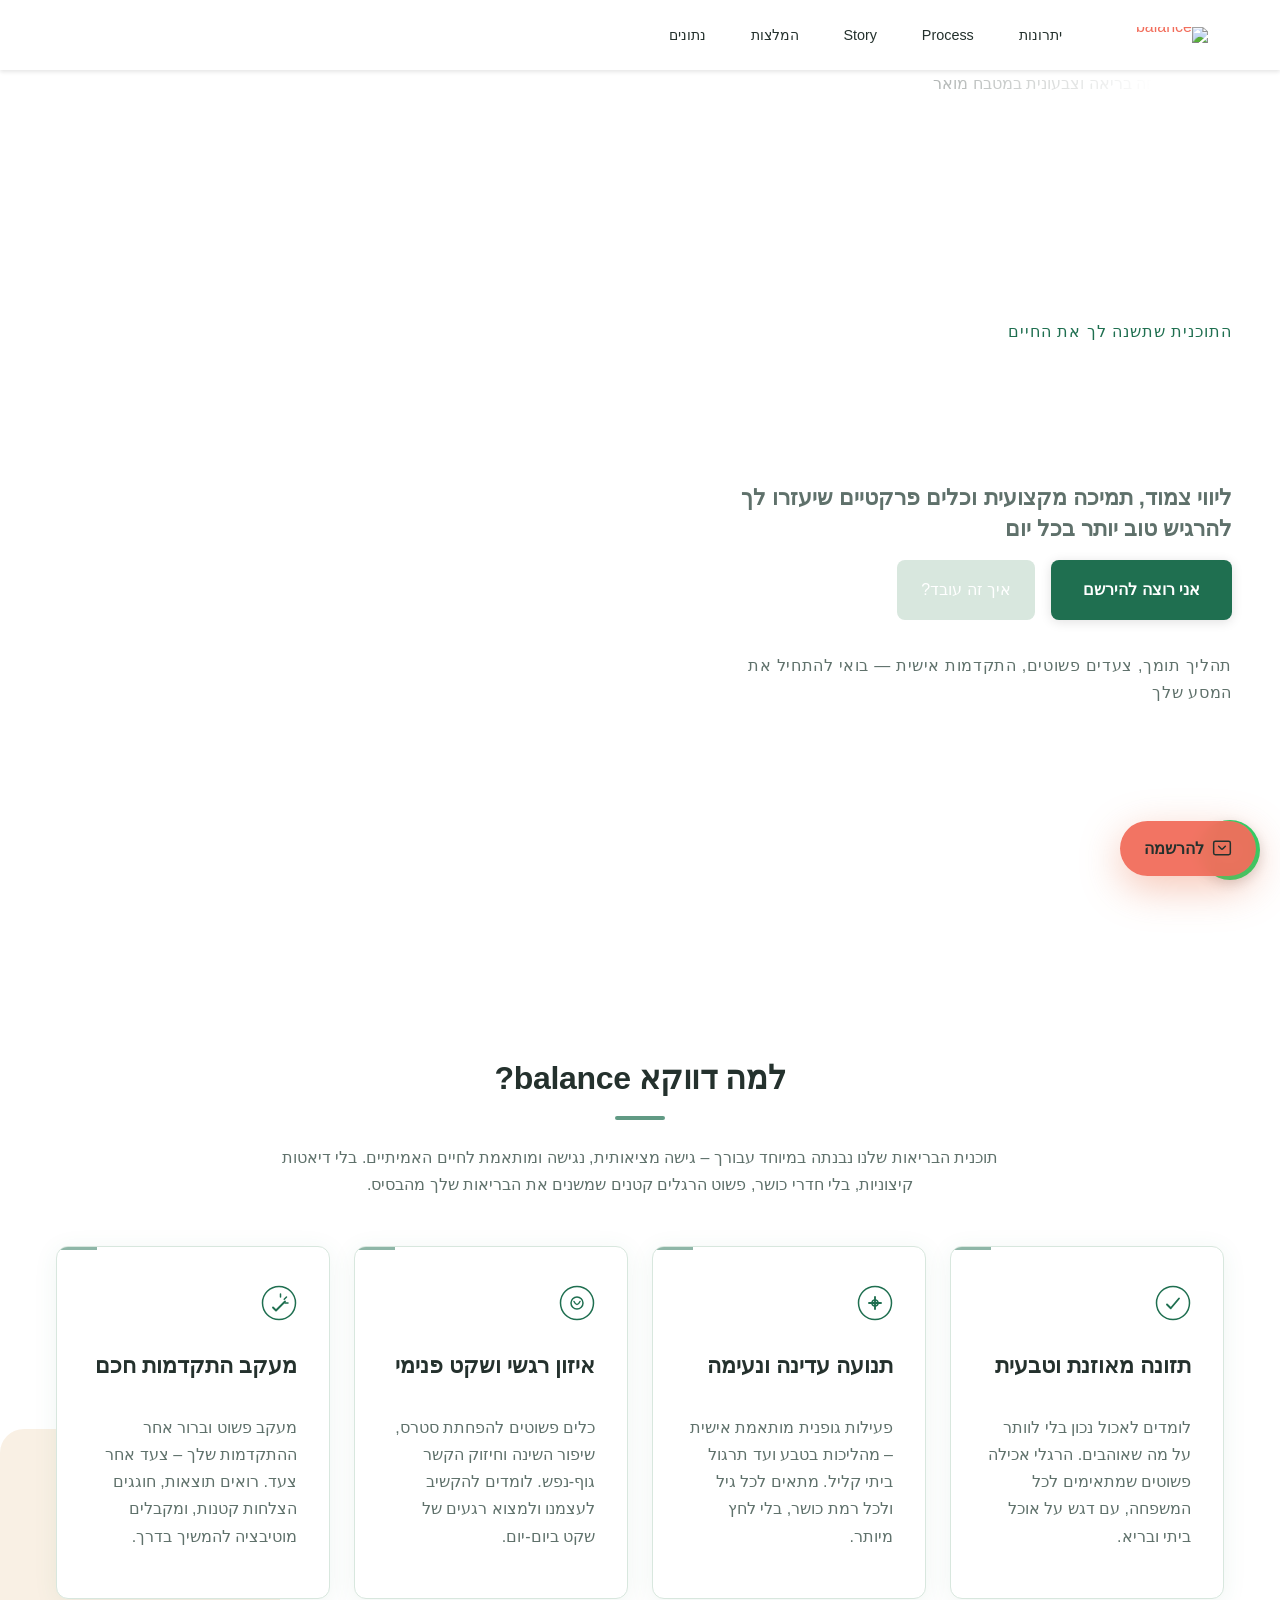
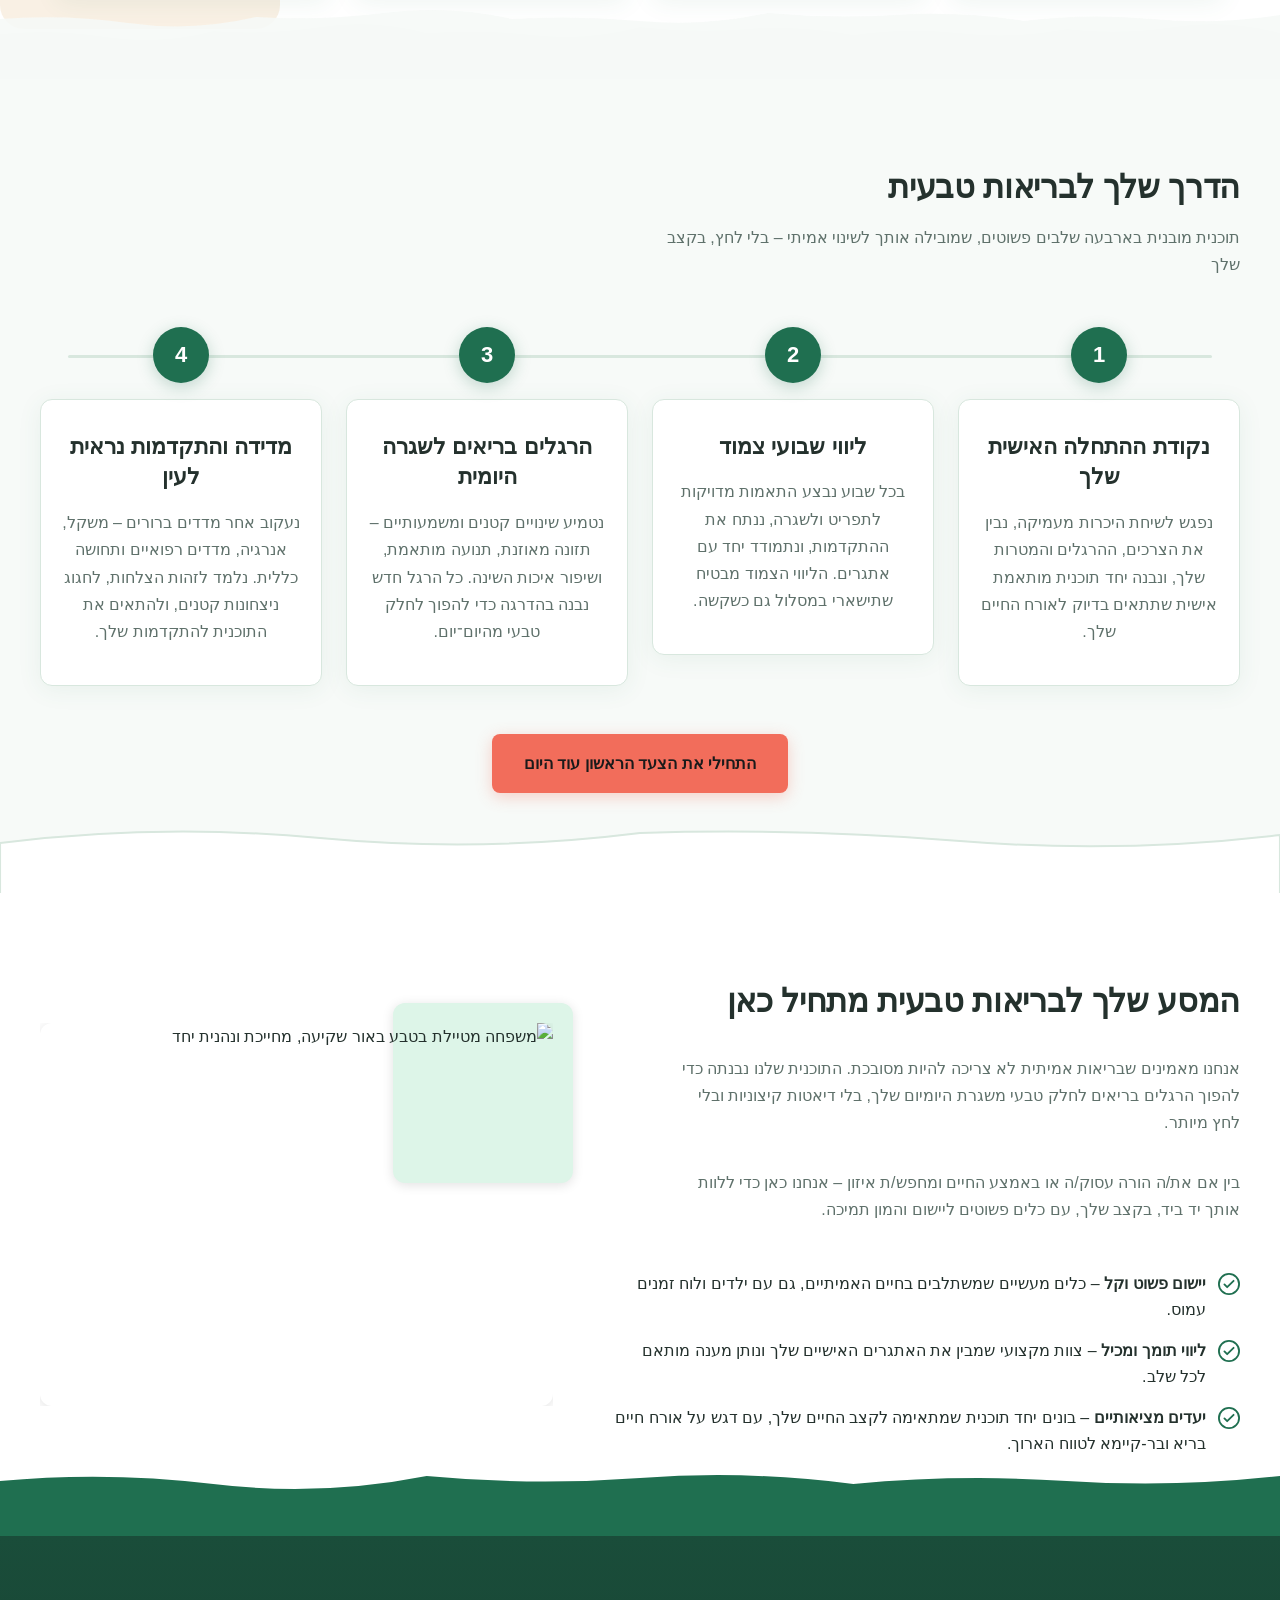
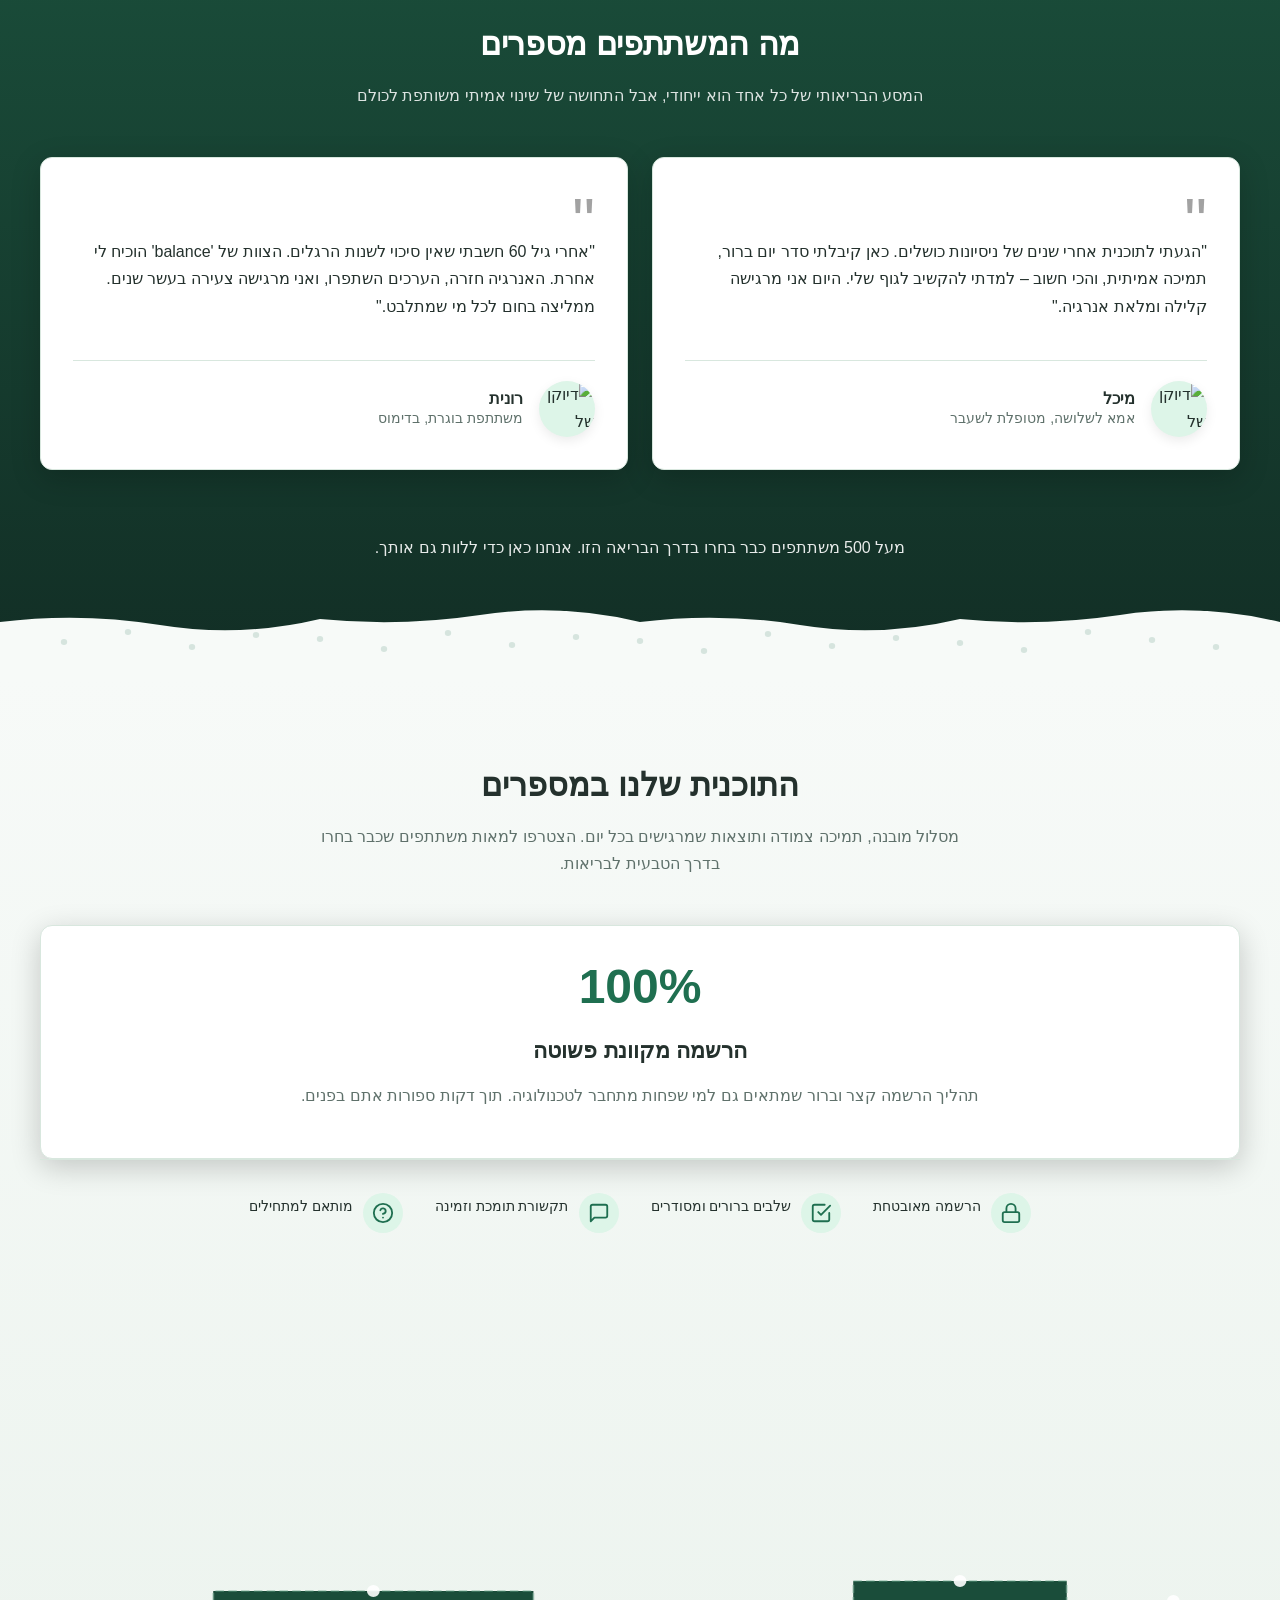
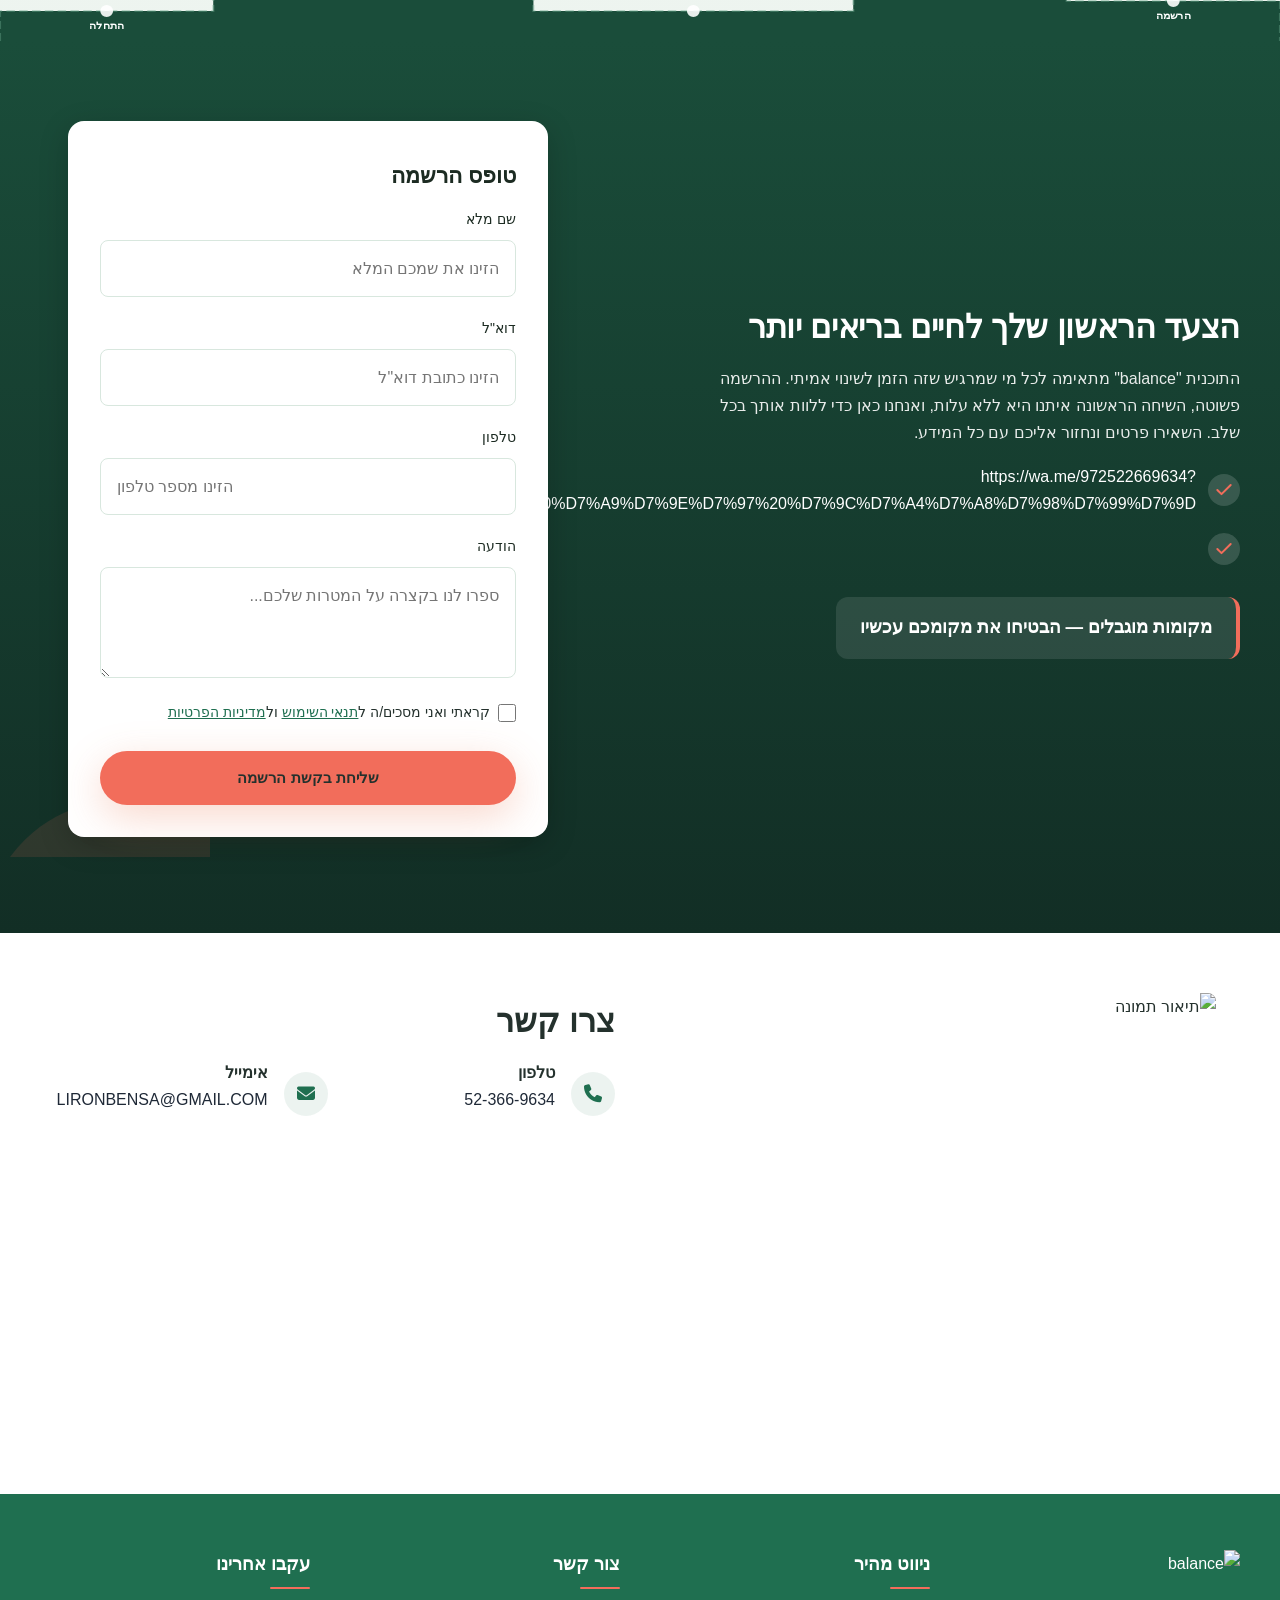
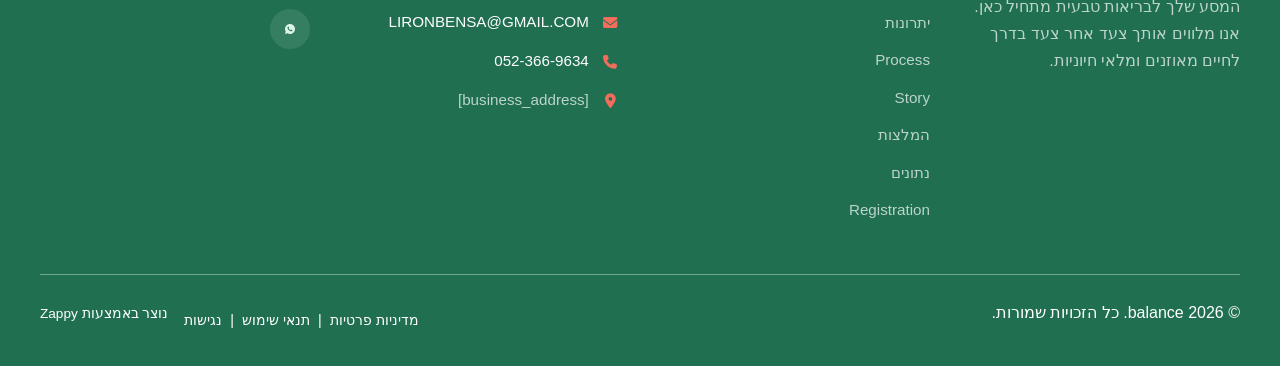
==== commit cb1356ee: "Incremental sync: 1 page(s) — update_text_width" ====
--- a/public/index.html
+++ b/public/index.html
@@ -1 +1 @@
-<!doctype html><html dir="rtl" lang="he"><head><meta charset="UTF-8"><meta content="width=device-width,initial-scale=1" name="viewport"><meta content="index, follow" name="robots"><title>התחל את המסע לבריאות טבעית — בטבע שלך</title><meta content="גלה את התכנית המובילה לאורח חיים בריא וירידה במשקל. השתתף עכשיו בהדרכה מקצועית, תזונה נכונה והרגלי אכילה מותאמים אישית. ההרשמה פתוחה — צעד ראשון לשינוי אמיתי!" name="description"><meta content="בריאות טבעית, ירידה במשקל, אורח חיים בריא, הרזיה, תזונה" name="keywords"><link href="/assets/favicon.ico" rel="icon" type="image/x-icon"><link href="/assets/favicon-16x16.png" rel="icon" type="image/png" sizes="16x16"><link href="/assets/favicon-32x32.png" rel="icon" type="image/png" sizes="32x32"><link href="/assets/favicon-48x48.png" rel="icon" type="image/png" sizes="48x48"><link href="/assets/favicon-192x192.png" rel="icon" type="image/png" sizes="192x192"><link href="/assets/favicon-512x512.png" rel="icon" type="image/png" sizes="512x512"><link href="/assets/apple-touch-icon.png" rel="apple-touch-icon"><script>!function(){"use strict";var t="167f9186-6f8e-4a9a-8d11-cf7bab39ed76",e="https://api.zappy5.com/api/analytics/track",a=18e5,n=2592e6,o=!0,i=!0,r=!0;var s=function(){var e="zappy_visitor_"+t,a=null;try{if(a=localStorage.getItem(e)){var o=JSON.parse(a),i=Date.now();if(i-o.created<n)return o.lastSeen=i,localStorage.setItem(e,JSON.stringify(o)),o.id}}catch(t){console.warn("Zappy Analytics: LocalStorage not available")}var r="zv_"+Date.now()+"_"+Math.random().toString(36).substr(2,9);try{localStorage.setItem(e,JSON.stringify({id:r,created:Date.now(),lastSeen:Date.now()}))}catch(t){}return r}(),c=function(){var e="zappy_session_"+t,n=null;try{if(n=sessionStorage.getItem(e)){var o=JSON.parse(n),i=Date.now();if(i-o.timestamp<a)return o.timestamp=i,sessionStorage.setItem(e,JSON.stringify(o)),o.id}}catch(t){console.warn("Zappy Analytics: SessionStorage not available")}var r="zs_"+Date.now()+"_"+Math.random().toString(36).substr(2,9);try{sessionStorage.setItem(e,JSON.stringify({id:r,timestamp:Date.now()}))}catch(t){}return r}();function l(a,n){n=n||{};var o={website_id:t,event_type:a,page_path:window.location.pathname,referrer:document.referrer||"direct",visitor_id:s,session_id:c,metadata:n};if(navigator.sendBeacon){var i=new Blob([JSON.stringify(o)],{type:"application/json"});navigator.sendBeacon(e,i)}else fetch(e,{method:"POST",headers:{"Content-Type":"application/json"},body:JSON.stringify(o),keepalive:!0}).catch(function(t){console.warn("Zappy Analytics: Failed to track event",t)})}o&&l("pageview",{title:document.title,url:window.location.href}),i&&document.addEventListener("click",function(t){var e=t.target;if("BUTTON"===e.tagName||e.closest("button")){var a="BUTTON"===e.tagName?e:e.closest("button");l("click",{element:"button",text:a.textContent.trim().substring(0,100),id:a.id||null,class:a.className||null})}else if("A"===e.tagName||e.closest("a")){var n="A"===e.tagName?e:e.closest("a");l("navigation",{element:"link",text:n.textContent.trim().substring(0,100),href:n.href,external:n.hostname!==window.location.hostname})}},!0),r&&document.addEventListener("submit",function(t){var e=t.target;l("form_submit",{form_id:e.id||null,form_name:e.name||null,form_action:e.action||null,form_method:e.method||"GET"})},!0);var d=Date.now();window.addEventListener("beforeunload",function(){l("page_unload",{time_on_page:Math.floor((Date.now()-d)/1e3),page_path:window.location.pathname})}),window.zappyAnalytics={track:l,getVisitorId:function(){return s},getSessionId:function(){return c}}}()</script><meta content="התחל את המסע לבריאות טבעית — בטבע שלך" property="og:title"><meta content="גלה את התכנית המובילה לאורח חיים בריא וירידה במשקל. השתתף עכשיו בהדרכה מקצועית, תזונה נכונה והרגלי אכילה מותאמים אישית. ההרשמה פתוחה — צעד ראשון לשינוי אמיתי!" property="og:description"><meta content="summary_large_image" name="twitter:card"><meta content="התחל את המסע לבריאות טבעית — בטבע שלך" name="twitter:title"><meta content="גלה את התכנית המובילה לאורח חיים בריא וירידה במשקל. השתתף עכשיו בהדרכה מקצועית, תזונה נכונה והרגלי אכילה מותאמים אישית. ההרשמה פתוחה — צעד ראשון לשינוי אמיתי!" name="twitter:description"><script type="application/ld+json">{"@context":"https://schema.org","@graph":[{"@type":"Organization","@id":"https://beteva-shelcha.zappy5.app#organization","name":"balance","url":"https://beteva-shelcha.zappy5.app","description":"A health program landing page designed to attract and convert visitors into registered participants. The business focuses on wellness and healthy living, offering a structured program that users can sign up for online.","contactPoint":[{"@type":"ContactPoint","contactType":"customer service","email":"LIRONBENSA@GMAIL.COM","telephone":"052-366-9634⁩"}]},{"@type":"WebSite","@id":"https://beteva-shelcha.zappy5.app#website","url":"https://beteva-shelcha.zappy5.app","name":"balance","publisher":{"@id":"https://beteva-shelcha.zappy5.app#organization"}},{"@type":"ContactPage","@id":"https://beteva-shelcha.zappy5.app#contactpage","url":"https://beteva-shelcha.zappy5.app","name":"התחל את המסע לבריאות טבעית — בטבע שלך","mainEntity":{"@id":"https://beteva-shelcha.zappy5.app#organization"},"potentialAction":{"@type":"CommunicateAction","target":{"@type":"EntryPoint","urlTemplate":"https://beteva-shelcha.zappy5.app/api/email/contact-form","actionPlatform":["http/method=POST"],"contentType":"application/json"},"instrument":[{"@type":"PropertyValue","name":"name","propertyID":"text","valueRequired":true,"description":"הזינו את שמכם המלא"},{"@type":"PropertyValue","name":"email","propertyID":"email","valueRequired":true,"description":"הזינו כתובת דוא&quot;ל"},{"@type":"PropertyValue","name":"phone","propertyID":"tel","valueRequired":true,"description":"הזינו מספר טלפון"},{"@type":"PropertyValue","name":"message","propertyID":"textarea","valueRequired":false,"description":"ספרו לנו בקצרה על המטרות שלכם..."},{"@type":"PropertyValue","name":"privacy_consent-dup-1782985232294-4","propertyID":"checkbox","valueRequired":true}]}}]}</script><meta content="website" property="og:type"><meta content="he_IL" property="og:locale"><link href="https://cdnjs.cloudflare.com/ajax/libs/font-awesome/6.4.0/css/all.min.css" rel="stylesheet"><style>.skip-link{position:absolute;top:0;left:0;transform:translateY(-200%);padding:12px 18px;background:var(--bg-dark,#1a1a1a);color:var(--text-light,#fff);font-weight:600;border-radius:0 0 8px 0;z-index:10000}.skip-link:focus{transform:none;outline:2px solid var(--ring,#fff);outline-offset:2px}:focus-visible{outline:2px solid var(--ring,currentColor);outline-offset:3px}</style><link href="/assets/favicon.ico" rel="icon" type="image/x-icon"><link href="/assets/favicon-16x16.png" rel="icon" type="image/png" sizes="16x16"><link href="/assets/favicon-32x32.png" rel="icon" type="image/png" sizes="32x32"><link href="/assets/favicon-48x48.png" rel="icon" type="image/png" sizes="48x48"><link href="/assets/favicon-192x192.png" rel="icon" type="image/png" sizes="192x192"><link href="/assets/favicon-512x512.png" rel="icon" type="image/png" sizes="512x512"><link href="/assets/apple-touch-icon.png" rel="apple-touch-icon"><link href="https://cdn.jsdelivr.net/npm/vanilla-cookieconsent@3/dist/cookieconsent.css" rel="stylesheet"><script src="https://cdn.jsdelivr.net/npm/vanilla-cookieconsent@3/dist/cookieconsent.umd.js"></script><script src="https://cdn.jsdelivr.net/gh/mickidum/acc_toolbar/acctoolbar/acctoolbar.min.js"></script><link href="/styles.css" rel="stylesheet"><script>window.ZAPPY_WEBSITE_ID="167f9186-6f8e-4a9a-8d11-cf7bab39ed76",window.ZAPPY_API_BASE="https://api.zappy5.com"</script><style id="zappy-dropdown-submenu-styles">#navMenu li:has(.sub-menu),.nav-menu li:has(.sub-menu),.navbar li:has(.sub-menu),nav li:has(.sub-menu){position:relative}#navMenu .sub-menu,.nav-menu .sub-menu,.navbar .sub-menu,nav .sub-menu{display:block!important;position:absolute!important;top:100%;left:0;min-width:220px;background:#fff;border-radius:8px;box-shadow:0 8px 25px rgba(0,0,0,.15);padding:8px 0;opacity:0;visibility:hidden;transform:translateY(10px);transition:all .3s ease;z-index:1000;list-style:none;pointer-events:none}#navMenu li:hover>.sub-menu,.nav-menu li:hover>.sub-menu,.navbar li:hover>.sub-menu,nav li:hover>.sub-menu{opacity:1!important;visibility:visible!important;transform:translateY(0)!important;pointer-events:auto!important}.sub-menu li{list-style:none;margin:0;padding:0}.sub-menu a{display:block!important;padding:10px 16px!important;color:var(--text-dark,#333)!important;font-weight:500;text-decoration:none;white-space:nowrap;transition:background-color .2s}.sub-menu .zappy-nav-child>a{padding-left:28px!important;font-size:.9em!important;opacity:.85!important}[dir=rtl] .sub-menu .zappy-nav-child>a,html[lang=ar] .sub-menu .zappy-nav-child>a,html[lang=he] .sub-menu .zappy-nav-child>a{padding-left:10px!important;padding-right:28px!important}.sub-menu .zappy-nav-parent>a{font-weight:600!important}.sub-menu a:hover{background-color:#f5f5f5}[dir=rtl] .nav-menu .sub-menu,[dir=rtl] .navbar .sub-menu,[dir=rtl] nav .sub-menu,html[lang=ar] .nav-menu .sub-menu,html[lang=ar] .navbar .sub-menu,html[lang=ar] nav .sub-menu,html[lang=he] .nav-menu .sub-menu,html[lang=he] .navbar .sub-menu,html[lang=he] nav .sub-menu{left:auto!important;right:0!important}.sub-menu:empty,.sub-menu:not(:has(li)):not(:has(> a)),.sub-menu:not(:has(li:not(.zappy-hidden-menu-item))):not(:has(> a)){display:none!important;opacity:0!important;visibility:hidden!important;pointer-events:none!important}li:has(.menu-group-title):hover>.sub-menu{opacity:1!important;visibility:visible!important;transform:translateY(0)!important;pointer-events:auto!important}#navMenu>li>.menu-group-title,.nav-menu>li>.menu-group-title{display:inline-block;padding:.5rem 1rem;cursor:default;user-select:none}@media (max-width:768px){#navMenu .sub-menu,.nav-menu .sub-menu,.navbar .sub-menu,nav .sub-menu{position:static!important;transform:none!important;box-shadow:none!important;background:0 0!important;max-height:0;overflow:hidden;opacity:0;visibility:hidden;transition:max-height .3s ease,opacity .3s ease;padding:0!important;border-radius:0!important}#navMenu .sub-menu.mobile-expanded,.nav-menu .sub-menu.mobile-expanded,.navbar .sub-menu.mobile-expanded{max-height:none!important;overflow-y:visible!important;opacity:1!important;visibility:visible!important;padding:8px 0 8px 16px!important}[dir=rtl] .sub-menu.mobile-expanded,html[lang=he] .sub-menu.mobile-expanded{padding:8px 16px 8px 0!important}#navMenu li:hover>.sub-menu,.nav-menu li:hover>.sub-menu,.navbar li:hover>.sub-menu,nav li:hover>.sub-menu{opacity:0;visibility:hidden;pointer-events:none}#navMenu li>.sub-menu.mobile-expanded,.nav-menu li>.sub-menu.mobile-expanded,.navbar li>.sub-menu.mobile-expanded,nav li>.sub-menu.mobile-expanded{opacity:1!important;visibility:visible!important;pointer-events:auto!important}#navMenu li:has(.sub-menu),.nav-menu li:has(.sub-menu),.navbar li:has(.sub-menu),nav li:has(.sub-menu){display:flex!important;flex-wrap:wrap!important;align-items:center!important;position:relative!important;min-height:44px!important}#navMenu li:has(.sub-menu)>a,.nav-menu li:has(.sub-menu)>a,.navbar li:has(.sub-menu)>a,nav li:has(.sub-menu)>a{flex:1!important;min-width:0!important}#navMenu li:has(.sub-menu)>.menu-group-title,.nav-menu li:has(.sub-menu)>.menu-group-title,.navbar li:has(.sub-menu)>.menu-group-title,nav li:has(.sub-menu)>.menu-group-title{flex:1!important;min-width:0!important;padding:0!important;line-height:inherit!important}#navMenu li:has(.sub-menu)>.sub-menu,.nav-menu li:has(.sub-menu)>.sub-menu,.navbar li:has(.sub-menu)>.sub-menu,nav li:has(.sub-menu)>.sub-menu{flex-basis:100%!important;width:100%!important}#navMenu li:has(.sub-menu)>a [class*=arrow],#navMenu li:has(.sub-menu)>a [class*=chevron],.nav-menu li:has(.sub-menu)>a .fa-angle-down,.nav-menu li:has(.sub-menu)>a .fa-chevron-down,.nav-menu li:has(.sub-menu)>a [class*=arrow],.nav-menu li:has(.sub-menu)>a [class*=chevron],nav li:has(.sub-menu)>a [class*=arrow],nav li:has(.sub-menu)>a [class*=chevron]{display:none!important;visibility:hidden!important}.mobile-submenu-toggle{display:flex!important;align-items:center!important;justify-content:center!important;width:44px!important;height:auto!important;background:0 0!important;border:none!important;cursor:pointer!important;color:var(--text-dark)!important;position:static!important;flex-shrink:0!important;align-self:stretch!important;z-index:2!important;padding:0!important;margin:0!important}.mobile-submenu-toggle::after{content:''!important;width:0!important;height:0!important;border-left:6px solid transparent!important;border-right:6px solid transparent!important;border-top:7px solid currentColor!important;transition:transform .3s ease!important}.mobile-submenu-toggle.expanded::after{transform:rotate(180deg)!important}.sub-menu a{padding:10px 0!important;display:block!important;color:var(--text-dark)!important;white-space:normal!important}.sub-menu .zappy-nav-child>a{padding-left:28px!important;font-size:.9em!important;opacity:.85!important}[dir=rtl] .sub-menu .zappy-nav-child>a,html[lang=ar] .sub-menu .zappy-nav-child>a,html[lang=he] .sub-menu .zappy-nav-child>a{padding-left:0!important;padding-right:28px!important}.sub-menu .zappy-nav-parent>a{font-weight:600!important}#navMenu.active,.nav-menu.active{max-width:100vw!important;overflow-x:hidden!important;box-sizing:border-box!important}.navbar .sub-menu li a,.zappy-products-dropdown .sub-menu a,nav.navbar .sub-menu li a{color:var(--text-dark)!important}}@media (min-width:769px){.mobile-submenu-toggle{display:none!important}}</style><style id="zappy-widget-visibility">html[dir=rtl] .whatsapp-float{right:20px!important;left:auto!important}html:not([dir]) .whatsapp-float,html[dir=ltr] .whatsapp-float{left:20px!important;right:auto!important}html[dir=rtl] #mic-access-tool-general-button,html[dir=rtl] #mic-init-access-tool #mic-access-tool-general-button,html[dir=rtl] #mic-init-access-tool .mic-access-tool-general-button,html[dir=rtl] ._access-icon,html[dir=rtl] .mic-access-tool-general-button{left:20px!important;right:auto!important}html:not([dir]) #mic-access-tool-general-button,html:not([dir]) #mic-init-access-tool #mic-access-tool-general-button,html:not([dir]) #mic-init-access-tool .mic-access-tool-general-button,html:not([dir]) ._access-icon,html:not([dir]) .mic-access-tool-general-button,html[dir=ltr] #mic-access-tool-general-button,html[dir=ltr] #mic-init-access-tool #mic-access-tool-general-button,html[dir=ltr] #mic-init-access-tool .mic-access-tool-general-button,html[dir=ltr] ._access-icon,html[dir=ltr] .mic-access-tool-general-button{right:20px!important;left:auto!important}@media (max-width:768px){.whatsapp-float{display:flex!important}}@media (min-width:769px){.whatsapp-float{display:flex!important}}@media (max-width:768px){#mic-access-tool-general-button,#mic-init-access-tool #mic-access-tool-general-button,#mic-init-access-tool .mic-access-tool-general-button,._access-icon,.mic-access-tool-general-button{display:flex!important;visibility:visible!important;opacity:1!important;pointer-events:auto!important}#mic-access-tool-box.opened-mic-access-tool,#mic-init-access-tool #mic-access-tool-box.opened-mic-access-tool,.mic-access-tool-box.opened-mic-access-tool{visibility:visible!important;opacity:1!important;pointer-events:auto!important}}@media (min-width:769px){#mic-access-tool-general-button,#mic-init-access-tool #mic-access-tool-general-button,#mic-init-access-tool .mic-access-tool-general-button,._access-icon,.mic-access-tool-general-button{display:flex!important;visibility:visible!important;opacity:1!important;pointer-events:auto!important}#mic-access-tool-box.opened-mic-access-tool,#mic-init-access-tool #mic-access-tool-box.opened-mic-access-tool,.mic-access-tool-box.opened-mic-access-tool{visibility:visible!important;opacity:1!important;pointer-events:auto!important}}</style></head><body><a href="#main" class="skip-link">דלג לתוכן הראשי</a><nav class="navbar" dir="rtl"><button class="mobile-toggle" aria-label="Menu" id="mobileToggle"><svg viewBox="0 0 24 24" fill="none" height="24" width="24" class="hamburger-icon"><path d="M3 12h18M3 6h18M3 18h18" stroke="currentColor" stroke-width="2" stroke-linecap="round"></path></svg> <svg viewBox="0 0 24 24" fill="none" height="24" width="24" style="display:none" class="close-icon"><path d="M18 6L6 18M6 6l12 12" stroke="currentColor" stroke-width="2" stroke-linecap="round"></path></svg></button> <button class="phone-header-btn" aria-label="Call" data-phone="0523669634⁩"><svg viewBox="0 0 24 24" fill="currentColor" height="20" width="20"><path d="M22 16.92v3a2 2 0 0 1-2.18 2 19.79 19.79 0 0 1-8.63-3.07 19.5 19.5 0 0 1-6-6 19.79 19.79 0 0 1-3.07-8.67A2 2 0 0 1 4.11 2h3a2 2 0 0 1 2 1.72 12.84 12.84 0 0 0 .7 2.81 2 2 0 0 1-.45 2.11L8.09 9.91a16 16 0 0 0 6 6l1.27-1.27a2 2 0 0 1 2.11-.45 12.84 12.84 0 0 0 2.81.7A2 2 0 0 1 22 16.92z"></path></svg></button><div class="nav-container"><div class="nav-right-group"><div class="nav-brand"><a href="/" class="logo-link"><img alt="balance" class="logo" src="/assets/site-----image-1.webp"></a></div><ul class="nav-menu" id="navMenu"><li><a href="#benefits">יתרונות</a></li><li><a href="#process">Process</a></li><li><a href="#story">Story</a></li><li><a href="#testimonials">המלצות</a></li><li><a href="#stats">נתונים</a></li></ul></div><div class="nav-cta-container"></div></div></nav><script>window.addEventListener("load",function(){const e=document.querySelector(".navbar, nav, header");if(!e)return void console.log("[Navbar] Navbar element not found");let t=document.getElementById("mobileToggle")||document.querySelector(".mobile-toggle")||document.querySelector(".hamburger")||document.querySelector(".hamburger-menu")||document.querySelector(".menu-toggle")||document.querySelector(".burger-menu")||document.querySelector('[aria-label="Menu"]')||document.querySelector('[aria-label="תפריט"]');const o=document.querySelector(".phone-header-btn"),n=window.getComputedStyle(e);let r=n.backgroundColor;if(console.log("[Navbar] Initial navbar background:",r),"transparent"===r||"rgba(0, 0, 0, 0)"===r||r.startsWith("rgba")&&r.includes(", 0)")){const e=n.backgroundImage;if(e&&"none"!==e)console.log("[Navbar] Navbar has background image/gradient, using dark text"),r="rgb(240, 240, 240)";else{const e=window.getComputedStyle(document.body).backgroundColor;console.log("[Navbar] Navbar transparent, using body background:",e),r=e}}const a=r.match(/\d+/g);if(a&&a.length>=3){const e=(.299*parseInt(a[0])+.587*parseInt(a[1])+.114*parseInt(a[2]))/255;console.log("[Navbar] Mobile button colors preserved from Claude CSS (luminance:",e.toFixed(2)+")");const n=document.createElement("style");n.id="zappy-mobile-nav-fix";document.documentElement.lang;document.documentElement.dir,n.textContent='\n        /* Hide mobile buttons on desktop, show only on mobile */\n        @media (min-width: 769px) {\n          .mobile-toggle,\n          .phone-header-btn {\n            display: none !important;\n          }\n        }\n        \n        /* Show and position mobile buttons correctly on mobile */\n        @media (max-width: 768px) {\n          .navbar,\n          nav.navbar {\n            min-height: 70px !important;\n          }\n\n          .mobile-toggle,\n          .phone-header-btn {\n            position: absolute !important;\n            top: 0 !important;\n            bottom: 0 !important;\n            margin-top: auto !important;\n            margin-bottom: auto !important;\n            transform: none !important;\n            z-index: 1001 !important;\n            display: flex !important;\n            align-items: center !important;\n            justify-content: center !important;\n            width: 36px !important;\n            height: 36px !important;\n            border-radius: 50% !important;\n            border: none !important;\n            cursor: pointer !important;\n            padding: 6px !important;\n            background: none !important;\n            color: var(--nav-text, var(--text-dark)) !important;\n            touch-action: manipulation !important;\n            -webkit-tap-highlight-color: transparent !important;\n          }\n\n          html[data-zappy-site-type="ecommerce"] .phone-header-btn,\n          body[data-zappy-site-type="ecommerce"] .phone-header-btn,\n          html[data-zappy-site-type="ecommerce"] header .phone-header-btn,\n          html[data-zappy-site-type="ecommerce"] nav .phone-header-btn {\n            display: none !important;\n            visibility: hidden !important;\n            width: 0 !important;\n            height: 0 !important;\n            min-width: 0 !important;\n            overflow: hidden !important;\n          }\n          \n          /* LTR positioning (default): hamburger LEFT, phone RIGHT */\n          html:not([dir="rtl"]):not([lang="he"]):not([lang="ar"]) .mobile-toggle,\n          html[dir="ltr"] .mobile-toggle {\n            left: 12px !important;\n            right: auto !important;\n          }\n          html:not([dir="rtl"]):not([lang="he"]):not([lang="ar"]) .phone-header-btn,\n          html[dir="ltr"] .phone-header-btn {\n            right: 12px !important;\n            left: auto !important;\n          }\n          \n          /* RTL positioning: hamburger RIGHT, phone LEFT */\n          html[dir="rtl"] .mobile-toggle,\n          html[lang="he"] .mobile-toggle,\n          html[lang="ar"] .mobile-toggle {\n            right: 12px !important;\n            left: auto !important;\n          }\n          html[dir="rtl"] .phone-header-btn,\n          html[lang="he"] .phone-header-btn,\n          html[lang="ar"] .phone-header-btn {\n            left: 12px !important;\n            right: auto !important;\n          }\n          \n          /* CRITICAL: Ensure nav-container has min-height on mobile */\n          /* All children are positioned absolutely/fixed on mobile, so height:auto collapses to 0 */\n          .nav-container {\n            min-height: 70px !important;\n            position: relative !important;\n          }\n          \n          /* Ensure SVG icons are properly sized and inherit color */\n          .mobile-toggle svg,\n          .phone-header-btn svg {\n            width: 24px !important;\n            height: 24px !important;\n            /* Don\'t force display - let JavaScript control hamburger/close toggle */\n          }\n          \n          /* Reset nav-cta-container on mobile - remove desktop box-shadow/padding */\n          /* that creates a visible ghost box when CTA button is hidden */\n          .nav-cta-container {\n            box-shadow: none !important;\n            padding: 0 !important;\n          }\n          \n          /* Hide nav-cta-container entirely on mobile when there\'s no lang-switcher */\n          /* (only the CTA button is inside, and it\'s hidden on mobile) */\n          .nav-cta-container:not(:has(.lang-switcher)) {\n            display: none !important;\n          }\n          \n          /* CRITICAL: Prevent hero image fade gradient from bleeding over headline text */\n          /* The .image-fade-gradient has bottom: -30px (extends below parent) */\n          /* On mobile stacked layout, this overlaps the h1 text below the image */\n          .hero-image-column {\n            overflow: hidden !important;\n          }\n          .image-fade-gradient {\n            bottom: 0 !important;\n          }\n          \n          /* Hide desktop language switcher on mobile - hamburger menu handles it */\n          /* High specificity to override stored CSS */\n          .lang-switcher,\n          .nav-cta-container .lang-switcher,\n          .nav-container .lang-switcher,\n          .navbar .lang-switcher,\n          .navbar .nav-cta-container .lang-switcher {\n            display: none !important;\n          }\n        }\n      ';const r=document.getElementById("zappy-mobile-nav-fix");r&&r.remove(),document.head.appendChild(n),console.log("[Navbar] Critical CSS injected for mobile nav positioning");const i=window.innerWidth<=768;if(t){const e=t.querySelector(".hamburger-icon"),o=t.querySelector(".close-icon");e&&(e.style.setProperty("width","24px","important"),e.style.setProperty("height","24px","important"),e.style.setProperty("display","block","important")),o&&(o.style.setProperty("width","24px","important"),o.style.setProperty("height","24px","important"),o.style.setProperty("display","none","important")),i?(t.style.setProperty("position","absolute","important"),t.style.setProperty("top","0","important"),t.style.setProperty("bottom","0","important"),t.style.setProperty("margin-top","auto","important"),t.style.setProperty("margin-bottom","auto","important"),t.style.setProperty("transform","none","important"),t.style.setProperty("z-index","1001","important"),t.style.removeProperty("left"),t.style.removeProperty("right"),console.log("[Navbar] Mobile toggle positioning applied (mobile viewport)")):(t.style.removeProperty("position"),t.style.removeProperty("top"),t.style.removeProperty("transform"),t.style.removeProperty("z-index"),t.style.removeProperty("left"),t.style.removeProperty("right"),console.log("[Navbar] Desktop viewport - cleared mobile toggle inline positioning"))}if(o){const e=o.querySelector("svg");e&&(e.style.width="24px",e.style.height="24px",e.setAttribute("width","24"),e.setAttribute("height","24")),i?(o.style.setProperty("position","absolute","important"),o.style.setProperty("top","0","important"),o.style.setProperty("bottom","0","important"),o.style.setProperty("margin-top","auto","important"),o.style.setProperty("margin-bottom","auto","important"),o.style.setProperty("transform","none","important"),o.style.setProperty("z-index","1001","important"),o.style.removeProperty("left"),o.style.removeProperty("right"),console.log("[Navbar] Phone button positioning applied (mobile viewport)")):(o.style.removeProperty("position"),o.style.removeProperty("top"),o.style.removeProperty("transform"),o.style.removeProperty("z-index"),o.style.removeProperty("left"),o.style.removeProperty("right"),console.log("[Navbar] Desktop viewport - cleared phone button inline positioning"))}}else console.log("[Navbar] Could not parse background color:",r);t=document.getElementById("mobileToggle")||document.querySelector(".mobile-toggle")||document.querySelector(".hamburger")||document.querySelector(".hamburger-menu")||document.querySelector(".menu-toggle")||document.querySelector(".burger-menu")||document.querySelector('[aria-label="Menu"]')||document.querySelector('[aria-label="תפריט"]');const i=document.getElementById("navMenu")||document.querySelector(".nav-menu")||document.querySelector(".nav-links")||document.querySelector("nav ul:not(.submenu)");if(!t||!i)return void console.log("[Navbar] Mobile toggle or menu not found:",{toggle:!!t,menu:!!i});i.id||(i.id="navMenu"),console.log("[Navbar] Initializing mobile menu...");const l=t.cloneNode(!0);t.parentNode.replaceChild(l,t);var s=0;function p(e){var t=Date.now();t-s<300||(s=t,function(e){e.preventDefault(),e.stopPropagation();const t=l.querySelector(".hamburger-icon"),o=l.querySelector(".close-icon");i.classList.contains("active")?(i.classList.remove("active"),t&&t.style.setProperty("display","block","important"),o&&o.style.setProperty("display","none","important"),document.body.style.overflow="",document.body.classList.remove("menu-open"),console.log("[Navbar] Menu closed")):(i.classList.add("active"),t&&t.style.setProperty("display","none","important"),o&&o.style.setProperty("display","block","important"),document.body.style.overflow="hidden",document.body.classList.add("menu-open"),console.log("[Navbar] Menu opened"))}(e))}l.addEventListener("click",p),l.addEventListener("touchend",p),document.addEventListener("keydown",function(e){if(("Escape"===e.key||"Esc"===e.key)&&i.classList.contains("active")){const e=l.querySelector(".hamburger-icon"),t=l.querySelector(".close-icon");i.classList.remove("active"),e&&e.style.setProperty("display","block","important"),t&&t.style.setProperty("display","none","important"),document.body.style.overflow="",document.body.classList.remove("menu-open"),console.log("[Navbar] Menu closed (Escape)")}}),i.querySelectorAll("a").forEach(function(e){e.addEventListener("click",function(){if("#"===this.getAttribute("href"))return;const e=l.querySelector(".hamburger-icon"),t=l.querySelector(".close-icon");i.classList.remove("active"),e&&e.style.setProperty("display","block","important"),t&&t.style.setProperty("display","none","important"),document.body.style.overflow="",document.body.classList.remove("menu-open"),console.log("[Navbar] Menu closed (link clicked)")})});var m=i.querySelectorAll(".dropdown-toggle");m.forEach(function(e){e.addEventListener("click",function(e){e.preventDefault(),e.stopPropagation();var t=this.closest(".nav-dropdown");t&&(t.parentNode.querySelectorAll(".nav-dropdown.open").forEach(function(e){e!==t&&e.classList.remove("open")}),t.classList.toggle("open"),console.log("[Navbar] Dropdown toggled:",t.classList.contains("open")?"open":"closed"))})}),document.addEventListener("click",function(e){e.target.closest(".nav-dropdown")||document.querySelectorAll(".nav-dropdown.open").forEach(function(e){e.classList.remove("open")})}),console.log("[Navbar] Dropdown handlers initialized for "+m.length+" dropdowns"),o&&o.addEventListener("click",function(){const e=document.querySelectorAll('a[href^="tel:"]'),t=e.length>0?e[0].getAttribute("href").replace("tel:",""):"052-366-9634⁩";window.location.href="tel:"+t,console.log("[Navbar] Phone button clicked")}),console.log("[Navbar] Mobile menu initialized successfully")})</script><main id="main"><section class="index-hero-section" id="hero" data-band-index="0" data-layout-spec="בית-hero" style="--hero-fade-color:var(--bg-light)" data-hero-treatment="fade-bleed" data-hero-type="fullscreen-scrim"><div style="position:absolute !important;top:0px !important;left:0px !important;width:100% !important;height:100% !important;max-width:none !important;margin-left:0px !important;margin-right:0px !important;z-index:0 !important;overflow:hidden !important" data-element-id="img-1782987243710-e6vlpj8ge" data-element-type="image" data-zappy-wrapper-margins-applied="true" data-zappy-zoom-clip="true" data-zappy-zoom-wrapper="true" data-zappy-zoom-wrapper-align="center" data-zappy-zoom-wrapper-width-mode="full"><img alt="אישה מכינה ארוחה בריאה וצבעונית במטבח מואר" class="hero-fade-img" src="/assets/site-index-hero-image-1.webp" data-element-id="img-1782987243710-e6vlpj8ge" data-element-type="image" data-context="A calm adult preparing a colorful healthy meal near a sunlit window with natural greenery, shot in warm natural light with a soft depth of field. The subject is positioned on the left side of the frame, leaving the right side clean for text overlay." data-placeholder="index-hero-image-1" height="600" loading="eager" width="1200" data-zappy-zoom="1" style="object-position:0% 50%;margin:0px !important;position:absolute !important;left:0% !important;top:0% !important;width:100% !important;height:100% !important;max-width:none !important;max-height:none !important;display:block !important;object-fit:cover !important" data-hero-background="true" data-hero-bg="true" fetchpriority="high"></div><div class="hero-fade-content"><p class="hero-eyebrow">התוכנית שתשנה לך את החיים</p><h1 class="hero-headline">לבנות בלבד</h1><h3 class="hero-subtitle">ליווי צמוד, תמיכה מקצועית וכלים פרקטיים שיעזרו לך להרגיש טוב יותר בכל יום</h3><div class="hero-cta-row"><a href="#registration" style="outline:none" class="hero-cta-primary" data-element-id="btn-1782987245624-inqtrkdup" data-element-type="button" data-native-element="true">אני רוצה להירשם</a> <a href="#how-it-works" style="outline:none;border-color:rgb(216, 231, 222) !important;color:var(--light-text, #ffffff) !important;background-color:rgb(216, 231, 222) !important;background-image:none !important" class="hero-cta-secondary" data-element-id="btn-1782987253184-3g7bclso9" data-element-type="button" data-native-element="true" data-text-color="light">איך זה עובד?</a></div><p class="hero-trust-line">תהליך תומך, צעדים פשוטים, התקדמות אישית — בואי להתחיל את המסע שלך</p></div><div class="hero-divider-wrapper" aria-hidden="true"><svg viewBox="0 0 1200 80" xmlns="http://www.w3.org/2000/svg" aria-hidden="true" data-no-icon-edit="true" preserveAspectRatio="none"><path d="M0,80 L0,30 Q80,18 160,28 T320,22 Q400,28 480,20 T640,26 Q720,22 800,28 T960,20 Q1040,26 1120,22 T1200,30 L1200,80 Z" fill="var(--bg-light)"></path></svg></div></section><section class="index-benefits-section" id="benefits" data-band-index="1" data-layout-spec="בית-benefits" dir="rtl"><div class="benefits-container"><div class="benefits-intro"><h2 class="benefits-heading">למה דווקא balance?</h2><div class="benefits-divider" aria-hidden="true"></div><p class="benefits-subtitle">תוכנית הבריאות שלנו נבנתה במיוחד עבורך – גישה מציאותית, נגישה ומותאמת לחיים האמיתיים. בלי דיאטות קיצוניות, בלי חדרי כושר, פשוט הרגלים קטנים שמשנים את הבריאות שלך מהבסיס.</p></div><div class="benefits-grid"><div class="benefit-card"><div class="benefit-icon-wrapper"><svg viewBox="0 0 48 48" xmlns="http://www.w3.org/2000/svg" data-element-type="icon" data-icon-type="svg" fill="none" class="benefit-icon"><circle cx="24" cy="24" r="22" fill="none" stroke="var(--primary)" stroke-width="2"></circle><path d="M16 26l5 5L32 18" stroke="var(--primary)" stroke-width="2.5" stroke-linecap="round" stroke-linejoin="round"></path></svg></div><h3 class="benefit-card-title">תזונה מאוזנת וטבעית</h3><p class="benefit-card-text">לומדים לאכול נכון בלי לוותר על מה שאוהבים. הרגלי אכילה פשוטים שמתאימים לכל המשפחה, עם דגש על אוכל ביתי ובריא.</p></div><div class="benefit-card"><div class="benefit-icon-wrapper"><svg viewBox="0 0 48 48" xmlns="http://www.w3.org/2000/svg" data-element-type="icon" data-icon-type="svg" fill="none" class="benefit-icon"><circle cx="24" cy="24" r="22" fill="none" stroke="var(--primary)" stroke-width="2"></circle><path d="M24 16v16M16 24h16" stroke="var(--primary)" stroke-width="2.5" stroke-linecap="round"></path><circle cx="24" cy="24" r="4" fill="none" stroke="var(--primary)" stroke-width="2"></circle></svg></div><h3 class="benefit-card-title">תנועה עדינה ונעימה</h3><p class="benefit-card-text">פעילות גופנית מותאמת אישית – מהליכות בטבע ועד תרגול ביתי קליל. מתאים לכל גיל ולכל רמת כושר, בלי לחץ מיותר.</p></div><div class="benefit-card"><div class="benefit-icon-wrapper"><svg viewBox="0 0 48 48" xmlns="http://www.w3.org/2000/svg" data-element-type="icon" data-icon-type="svg" fill="none" class="benefit-icon"><circle cx="24" cy="24" r="22" fill="none" stroke="var(--primary)" stroke-width="2"></circle><path d="M24 16c-4.4 0-8 3.6-8 8s3.6 8 8 8 8-3.6 8-8-3.6-8-8-8z" stroke="var(--primary)" stroke-width="2" fill="none"></path><path d="M20 22c0 0 2 4 4 4s4-4 4-4" stroke="var(--primary)" stroke-width="2" stroke-linecap="round"></path></svg></div><h3 class="benefit-card-title">איזון רגשי ושקט פנימי</h3><p class="benefit-card-text">כלים פשוטים להפחתת סטרס, שיפור השינה וחיזוק הקשר גוף-נפש. לומדים להקשיב לעצמנו ולמצוא רגעים של שקט ביום-יום.</p></div><div class="benefit-card"><div class="benefit-icon-wrapper"><svg viewBox="0 0 48 48" xmlns="http://www.w3.org/2000/svg" data-element-type="icon" data-icon-type="svg" fill="none" class="benefit-icon"><circle cx="24" cy="24" r="22" fill="none" stroke="var(--primary)" stroke-width="2"></circle><path d="M16 30l4 4 12-12" stroke="var(--primary)" stroke-width="2.5" stroke-linecap="round" stroke-linejoin="round"></path><path d="M26 12v4M34 16l-3 3M36 24h-4" stroke="var(--primary)" stroke-width="2" stroke-linecap="round"></path></svg></div><h3 class="benefit-card-title">מעקב התקדמות חכם</h3><p class="benefit-card-text">מעקב פשוט וברור אחר ההתקדמות שלך – צעד אחר צעד. רואים תוצאות, חוגגים הצלחות קטנות, ומקבלים מוטיבציה להמשיך בדרך.</p></div></div><div class="benefits-backplate" aria-hidden="true"></div></div><div class="index-benefits-divider-wrapper" aria-hidden="true"><svg viewBox="0 0 1200 80" xmlns="http://www.w3.org/2000/svg" aria-hidden="true" data-no-icon-edit="true" preserveAspectRatio="none"><path d="M0,80 L0,35 Q50,30 100,38 T200,32 Q250,36 300,28 T400,34 Q450,30 500,36 T600,28 Q650,34 700,30 T800,36 Q850,28 900,34 T1000,30 Q1050,36 1100,28 T1200,34 L1200,80 Z" fill="#F7FAF8"></path><path d="M0,80 L0,20 Q60,15 120,24 T240,18 Q300,22 360,14 T480,20 Q540,16 600,22 T720,14 Q780,20 840,16 T960,22 Q1020,14 1080,20 T1200,16 L1200,80 Z" fill="#F7FAF8" opacity="0.9"></path></svg></div></section><section class="index-process-section" id="process" data-band-index="2" data-layout-spec="בית-process"><div class="index-process-section__container"><div class="index-process-section__header"><h2 class="index-process-section__title">הדרך שלך לבריאות טבעית</h2><p class="index-process-section__subtitle">תוכנית מובנית בארבעה שלבים פשוטים, שמובילה אותך לשינוי אמיתי – בלי לחץ, בקצב שלך</p></div><div class="index-process-section__timeline"><div class="index-process-section__connector"></div><div class="index-process-section__step"><div class="index-process-section__step-marker"><span class="index-process-section__step-number">1</span></div><div class="index-process-section__step-card"><h3 class="index-process-section__step-title">נקודת ההתחלה האישית שלך</h3><p class="index-process-section__step-text">נפגש לשיחת היכרות מעמיקה, נבין את הצרכים, ההרגלים והמטרות שלך, ונבנה יחד תוכנית מותאמת אישית שתתאים בדיוק לאורח החיים שלך.</p></div></div><div class="index-process-section__step"><div class="index-process-section__step-marker"><span class="index-process-section__step-number">2</span></div><div class="index-process-section__step-card"><h3 class="index-process-section__step-title">ליווי שבועי צמוד</h3><p class="index-process-section__step-text">בכל שבוע נבצע התאמות מדויקות לתפריט ולשגרה, ננתח את ההתקדמות, ונתמודד יחד עם אתגרים. הליווי הצמוד מבטיח שתישארי במסלול גם כשקשה.</p></div></div><div class="index-process-section__step"><div class="index-process-section__step-marker"><span class="index-process-section__step-number">3</span></div><div class="index-process-section__step-card"><h3 class="index-process-section__step-title">הרגלים בריאים לשגרה היומית</h3><p class="index-process-section__step-text">נטמיע שינויים קטנים ומשמעותיים – תזונה מאוזנת, תנועה מותאמת, ושיפור איכות השינה. כל הרגל חדש נבנה בהדרגה כדי להפוך לחלק טבעי מהיום־יום.</p></div></div><div class="index-process-section__step"><div class="index-process-section__step-marker"><span class="index-process-section__step-number">4</span></div><div class="index-process-section__step-card"><h3 class="index-process-section__step-title">מדידה והתקדמות נראית לעין</h3><p class="index-process-section__step-text">נעקוב אחר מדדים ברורים – משקל, אנרגיה, מדדים רפואיים ותחושה כללית. נלמד לזהות הצלחות, לחגוג ניצחונות קטנים, ולהתאים את התוכנית להתקדמות שלך.</p></div></div></div><div class="index-process-section__cta-wrapper"><a href="#registration" style="color:#1A1A1A !important" class="index-process-section__cta">התחילי את הצעד הראשון עוד היום</a></div></div><div class="index-process-section__divider-wrapper"><svg viewBox="0 0 1200 80" xmlns="http://www.w3.org/2000/svg" aria-hidden="true" data-no-icon-edit="true" preserveAspectRatio="none"><path d="M0,80 L0,30 Q150,10 300,25 T600,20 Q750,15 900,28 T1200,22 L1200,80 Z" fill="var(--bg-light)"></path><path d="M0,80 L0,30 Q150,10 300,25 T600,20 Q750,15 900,28 T1200,22 L1200,80" stroke="var(--border-light)" stroke-width="2" fill="var(--bg-light)"></path></svg></div></section><section class="index-story-section" id="story" data-band-index="3" data-layout-spec="בית-story" dir="rtl"><div class="index-story-section__container" data-zappy-align-target="true"><article class="index-story-section__content"><h2 class="index-story-section__headline">המסע שלך לבריאות טבעית מתחיל כאן</h2><p class="index-story-section__text">אנחנו מאמינים שבריאות אמיתית לא צריכה להיות מסובכת. התוכנית שלנו נבנתה כדי להפוך הרגלים בריאים לחלק טבעי משגרת היומיום שלך, בלי דיאטות קיצוניות ובלי לחץ מיותר.</p><p class="index-story-section__text">בין אם את/ה הורה עסוק/ה או באמצע החיים ומחפש/ת איזון – אנחנו כאן כדי ללוות אותך יד ביד, בקצב שלך, עם כלים פשוטים ליישום והמון תמיכה.</p><ul class="index-story-section__bullets"><li data-grid-item-index="0" class="index-story-section__bullet-item"><span class="index-story-section__bullet-icon" aria-hidden="true"><svg viewBox="0 0 24 24" xmlns="http://www.w3.org/2000/svg" data-element-type="icon" data-icon-type="svg" fill="none" height="22" width="22"><circle cx="12" cy="12" r="11" fill="none" stroke="currentColor" stroke-width="2"></circle><path d="M7 12.5l3 3 7-7" stroke="currentColor" stroke-width="2" stroke-linecap="round" stroke-linejoin="round"></path></svg> </span><span class="index-story-section__bullet-text"><strong>יישום פשוט וקל</strong> – כלים מעשיים שמשתלבים בחיים האמיתיים, גם עם ילדים ולוח זמנים עמוס.</span></li><li data-grid-item-index="1" class="index-story-section__bullet-item"><span class="index-story-section__bullet-icon" aria-hidden="true"><svg viewBox="0 0 24 24" xmlns="http://www.w3.org/2000/svg" data-element-type="icon" data-icon-type="svg" fill="none" height="22" width="22"><circle cx="12" cy="12" r="11" fill="none" stroke="currentColor" stroke-width="2"></circle><path d="M7 12.5l3 3 7-7" stroke="currentColor" stroke-width="2" stroke-linecap="round" stroke-linejoin="round"></path></svg> </span><span class="index-story-section__bullet-text"><strong>ליווי תומך ומכיל</strong> – צוות מקצועי שמבין את האתגרים האישיים שלך ונותן מענה מותאם לכל שלב.</span></li><li data-grid-item-index="2" class="index-story-section__bullet-item"><span class="index-story-section__bullet-icon" aria-hidden="true"><svg viewBox="0 0 24 24" xmlns="http://www.w3.org/2000/svg" data-element-type="icon" data-icon-type="svg" fill="none" height="22" width="22"><circle cx="12" cy="12" r="11" fill="none" stroke="currentColor" stroke-width="2"></circle><path d="M7 12.5l3 3 7-7" stroke="currentColor" stroke-width="2" stroke-linecap="round" stroke-linejoin="round"></path></svg> </span><span class="index-story-section__bullet-text"><strong>יעדים מציאותיים</strong> – בונים יחד תוכנית שמתאימה לקצב החיים שלך, עם דגש על אורח חיים בריא ובר-קיימא לטווח הארוך.</span></li></ul></article><figure class="index-story-section__image-wrapper"><div class="index-story-section__image-backplate" aria-hidden="true" data-zappy-abs-align="true"></div><div style="position:relative !important;overflow:hidden !important;width:513px !important;max-width:100% !important;margin-left:auto !important;margin-right:auto !important;height:383px !important;display:block !important" data-element-id="img-1782985710953-6jf4jj5y5" data-element-type="image" data-zappy-wrapper-margins-applied="true" data-zappy-zoom-clip="true" data-zappy-zoom-wrapper="true" data-zappy-zoom-wrapper-align="center" data-zappy-zoom-wrapper-width-mode="px" data-zappy-zoom-wrapper-height="383px" data-zappy-zoom-wrapper-width="513px"><img alt="משפחה מטיילת בטבע באור שקיעה, מחייכת ונהנית יחד" class="index-story-section__image" src="/assets/site-index-story-image-1.webp" data-element-id="img-1782985710953-6jf4jj5y5" data-element-type="image" data-context="A relaxed Israeli family (parents in their late 40s, one teenager) walking together outdoors in a sunlit green park, wearing casual light-colored clothes, smiling and talking naturally. Warm golden hour light, shallow depth of field, editorial lifestyle photography style." data-placeholder="index-story-image-1" height="400" loading="lazy" width="600" decoding="async" data-zappy-abs-align="true" data-zappy-object-position="50% 50%" data-zappy-zoom="1" style="object-position:50% 50% !important;display:block;margin:0px !important;position:absolute !important;left:-0.0213314% !important;top:0% !important;width:100.045% !important;height:100% !important;max-width:none !important;max-height:none !important;object-fit:cover !important"></div></figure></div><div class="index-story-section__divider-wrapper" aria-hidden="true" data-no-icon-edit="true"><svg viewBox="0 0 1200 80" xmlns="http://www.w3.org/2000/svg" preserveAspectRatio="none"><rect height="80" width="1200" fill="var(--bg-light)"></rect><path d="M0,80 L0,25 Q100,15 200,28 T400,20 Q500,30 600,22 T800,28 Q900,18 1000,25 T1200,20 L1200,80 Z" fill="var(--bg-dark)"></path></svg></div></section><section class="index-testimonials-section" id="testimonials" data-band-index="4" data-layout-spec="בית-testimonials"><div class="index-testimonials-section__container"><div class="index-testimonials-section__header"><h2 class="index-testimonials-section__title">מה המשתתפים מספרים</h2><p class="index-testimonials-section__subtitle">המסע הבריאותי של כל אחד הוא ייחודי, אבל התחושה של שינוי אמיתי משותפת לכולם</p></div><div class="zappy-preserve-css-grid index-testimonials-section__grid" style="--zappy-grid-cols:repeat(2, minmax(0, 1fr));display:grid;grid-template-columns:repeat(2, minmax(0, 1fr));align-items:stretch !important" data-original-gap="24px" data-original-item-width="384" data-zappy-auto-grid="true" data-zappy-explicit-columns="true" id="zappy-auto-grid-1782985710993-04bady"><article class="index-testimonials-section__card" data-grid-item-index="0"><div class="index-testimonials-section__card-quote"><p class="zappy-editable"><span class="index-testimonials-section__card-quote-mark" aria-hidden="true" style="color:#1A1A1A !important">"</span></p><p class="index-testimonials-section__card-text">"הגעתי לתוכנית אחרי שנים של ניסיונות כושלים. כאן קיבלתי סדר יום ברור, תמיכה אמיתית, והכי חשוב – למדתי להקשיב לגוף שלי. היום אני מרגישה קלילה ומלאת אנרגיה."</p></div><div class="index-testimonials-section__card-author"><div class="index-testimonials-section__card-avatar"><img alt="דיוקן של משתתפת בתוכנית" class="index-testimonials-section__avatar-img" src="/assets/site-index-testimonials-image-1.webp" data-element-id="img-1782985710953-98p81q3we" data-element-type="image" data-context="A warm portrait of a woman in her late 40s with a gentle smile, wearing a casual light green linen shirt, photographed outdoors in soft natural light against a blurred garden background. The image should feel authentic and approachable, cropped as a circular avatar." data-placeholder="index-testimonials-image-1" height="80" loading="lazy" width="80" decoding="async"></div><div class="index-testimonials-section__card-author-info"><span class="index-testimonials-section__card-name">מיכל</span> <span class="index-testimonials-section__card-role">אמא לשלושה, מטופלת לשעבר</span></div></div></article><article class="index-testimonials-section__card" data-grid-item-index="1"><div class="index-testimonials-section__card-quote"><p class="zappy-editable"><span class="index-testimonials-section__card-quote-mark" aria-hidden="true" style="color:#1A1A1A !important">"</span></p><p class="index-testimonials-section__card-text">"אחרי גיל 60 חשבתי שאין סיכוי לשנות הרגלים. הצוות של 'balance' הוכיח לי אחרת. האנרגיה חזרה, הערכים השתפרו, ואני מרגישה צעירה בעשר שנים. ממליצה בחום לכל מי שמתלבט."</p></div><div class="index-testimonials-section__card-author"><div class="index-testimonials-section__card-avatar"><img alt="דיוקן של משתתפת מבוגרת בתוכנית" class="index-testimonials-section__avatar-img" src="/assets/site-index-testimonials-image-3.webp" data-element-id="img-1782985710953-n0u5gnyki" data-element-type="image" data-context="A close-up portrait of a smiling woman in her early 60s with silver hair, wearing a soft coral-colored scarf, photographed in a sunlit park setting. The circular avatar crop focuses on her warm, genuine expression, reflecting health and happiness." data-placeholder="index-testimonials-image-3" height="80" loading="lazy" width="80" decoding="async"></div><div class="index-testimonials-section__card-author-info"><span class="index-testimonials-section__card-name">רונית</span> <span class="index-testimonials-section__card-role">משתתפת בוגרת, בדימוס</span></div></div></article></div><div class="index-testimonials-section__trust-note"><p class="index-testimonials-section__trust-text">מעל 500 משתתפים כבר בחרו בדרך הבריאה הזו. אנחנו כאן כדי ללוות גם אותך.</p></div></div><div class="index-testimonials-section__divider-wrapper" aria-hidden="true"><svg viewBox="0 0 1200 100" xmlns="http://www.w3.org/2000/svg" aria-hidden="true" data-no-icon-edit="true" preserveAspectRatio="none"><path d="M0,100 L0,45 Q75,35 150,48 T300,42 Q375,50 450,38 T600,45 Q675,35 750,48 T900,42 Q975,50 1050,38 T1200,45 L1200,100 Z" fill="#F7FAF8"></path><g fill="var(--primary)" opacity="0.15"><circle cx="60" cy="65" r="3"></circle><circle cx="120" cy="55" r="3"></circle><circle cx="180" cy="70" r="3"></circle><circle cx="240" cy="58" r="3"></circle><circle cx="300" cy="62" r="3"></circle><circle cx="360" cy="72" r="3"></circle><circle cx="420" cy="56" r="3"></circle><circle cx="480" cy="68" r="3"></circle><circle cx="540" cy="60" r="3"></circle><circle cx="600" cy="64" r="3"></circle><circle cx="660" cy="74" r="3"></circle><circle cx="720" cy="57" r="3"></circle><circle cx="780" cy="69" r="3"></circle><circle cx="840" cy="61" r="3"></circle><circle cx="900" cy="66" r="3"></circle><circle cx="960" cy="73" r="3"></circle><circle cx="1020" cy="55" r="3"></circle><circle cx="1080" cy="63" r="3"></circle><circle cx="1140" cy="70" r="3"></circle></g></svg></div></section><section class="index-stats-section" id="stats" data-band-index="5" data-layout-spec="בית-stats" style="min-height:964.109px !important"><div class="index-stats-section__container"><div class="index-stats-section__intro"><h2 class="index-stats-section__title">התוכנית שלנו במספרים</h2><p class="index-stats-section__subtitle">מסלול מובנה, תמיכה צמודה ותוצאות שמרגישים בכל יום. הצטרפו למאות משתתפים שכבר בחרו בדרך הטבעית לבריאות.</p></div><div class="index-stats-section__card"><div class="index-stats-section__card-number">100%</div><h3 class="index-stats-section__card-title">הרשמה מקוונת פשוטה</h3><p class="index-stats-section__card-text">תהליך הרשמה קצר וברור שמתאים גם למי שפחות מתחבר לטכנולוגיה. תוך דקות ספורות אתם בפנים.</p></div><div class="index-stats-section__badges"><div class="index-stats-section__badge"><div class="index-stats-section__badge-icon"><svg viewBox="0 0 24 24" fill="none" data-element-type="icon" data-icon-type="svg" height="24" width="24" stroke="currentColor" stroke-linecap="round" stroke-linejoin="round" stroke-width="2"><rect height="11" width="18" rx="2" ry="2" x="3" y="11"></rect><path d="M7 11V7a5 5 0 0 1 10 0v4"></path></svg></div><p><span class="index-stats-section__badge-text">הרשמה מאובטחת</span></p></div><div class="index-stats-section__badge"><div class="index-stats-section__badge-icon"><svg viewBox="0 0 24 24" fill="none" data-element-type="icon" data-icon-type="svg" height="24" width="24" stroke="currentColor" stroke-linecap="round" stroke-linejoin="round" stroke-width="2"><polyline points="9 11 12 14 22 4"></polyline><path d="M21 12v7a2 2 0 0 1-2 2H5a2 2 0 0 1-2-2V5a2 2 0 0 1 2-2h11"></path></svg></div><p><span class="index-stats-section__badge-text">שלבים ברורים ומסודרים</span></p></div><div class="index-stats-section__badge"><div class="index-stats-section__badge-icon"><svg viewBox="0 0 24 24" fill="none" data-element-type="icon" data-icon-type="svg" height="24" width="24" stroke="currentColor" stroke-linecap="round" stroke-linejoin="round" stroke-width="2"><path d="M21 15a2 2 0 0 1-2 2H7l-4 4V5a2 2 0 0 1 2-2h14a2 2 0 0 1 2 2z"></path></svg></div><p><span class="index-stats-section__badge-text">תקשורת תומכת וזמינה</span></p></div><div class="index-stats-section__badge"><div class="index-stats-section__badge-icon"><svg viewBox="0 0 24 24" fill="none" data-element-type="icon" data-icon-type="svg" height="24" width="24" stroke="currentColor" stroke-linecap="round" stroke-linejoin="round" stroke-width="2"><circle cx="12" cy="12" r="10"></circle><path d="M9.09 9a3 3 0 0 1 5.83 1c0 2-3 3-3 3"></path><line x1="12" x2="12.01" y1="17" y2="17"></line></svg></div><p><span class="index-stats-section__badge-text">מותאם למתחילים</span></p></div></div></div><div class="index-stats-section__divider-wrapper"><svg viewBox="0 0 1200 80" xmlns="http://www.w3.org/2000/svg" aria-hidden="true" data-no-icon-edit="true" preserveAspectRatio="none"><path d="M0,80 L0,50 L200,50 L200,30 L500,30 L500,50 L800,50 L800,20 L1000,20 L1000,40 L1200,40 L1200,80 Z" fill="#1A4D3A"></path><path d="M0,80 L0,50 L200,50 L200,30 L500,30 L500,50 L800,50 L800,20 L1000,20 L1000,40 L1200,40 L1200,80" stroke="var(--border-dark)" stroke-width="2" fill="#1A4D3A" opacity="0.4" stroke-dasharray="8 4"></path><circle cx="100" cy="50" r="6" fill="var(--text-light)" opacity="0.9"></circle><circle cx="350" cy="30" r="6" fill="var(--text-light)" opacity="0.9"></circle><circle cx="650" cy="50" r="6" fill="var(--text-light)" opacity="0.9"></circle><circle cx="900" cy="20" r="6" fill="var(--text-light)" opacity="0.9"></circle><circle cx="1100" cy="40" r="6" fill="var(--text-light)" opacity="0.9"></circle><text fill="var(--text-light)" font-family="Heebo, Noto Sans Hebrew, sans-serif" font-size="10" font-weight="600" text-anchor="middle" x="100" y="68">התחלה</text><text fill="var(--text-light)" font-family="Heebo, Noto Sans Hebrew, sans-serif" font-size="10" font-weight="600" text-anchor="middle" x="1100" y="58">הרשמה</text></svg></div></section><section class="index-registration-section" id="registration-dup-1782985232294" data-band-index="6" data-layout-spec="בית-registration" style="min-height:891.953px !important"><div class="registration-container"><div class="registration-content"><h2 class="registration-heading">הצעד הראשון שלך לחיים בריאים יותר</h2><p class="registration-text">התוכנית "balance" מתאימה לכל מי שמרגיש שזה הזמן לשינוי אמיתי. ההרשמה פשוטה, השיחה הראשונה איתנו היא ללא עלות, ואנחנו כאן כדי ללוות אותך בכל שלב. השאירו פרטים ונחזור אליכם עם כל המידע.</p><ul class="reassurance-list"><li data-grid-item-index="0"><span class="reassurance-icon" aria-hidden="true"><svg viewBox="0 0 20 20" xmlns="http://www.w3.org/2000/svg" data-element-type="icon" data-icon-type="svg" fill="none" height="20" width="20" style="cursor:pointer"><path d="M16.6667 5L7.5 14.1667L3.33333 10" stroke="currentColor" stroke-width="2" stroke-linecap="round" stroke-linejoin="round"></path></svg> </span><span>https://wa.me/972522669634?text=balance,%20%D7%90%D7%A9%D7%9E%D7%97%20%D7%9C%D7%A4%D7%A8%D7%98%D7%99%D7%9D</span></li><li data-grid-item-index="1"><span class="reassurance-icon" aria-hidden="true"><svg viewBox="0 0 20 20" xmlns="http://www.w3.org/2000/svg" data-element-type="icon" data-icon-type="svg" fill="none" height="20" width="20" style="cursor:pointer"><path d="M16.6667 5L7.5 14.1667L3.33333 10" stroke="currentColor" stroke-width="2" stroke-linecap="round" stroke-linejoin="round"></path></svg> </span><span><br></span></li></ul><div class="cta-line"><span class="cta-line-text" style="color:rgb(255, 255, 255) !important">מקומות מוגבלים — הבטיחו את מקומכם עכשיו</span></div></div><div class="registration-form-wrapper"><div class="registration-form-card"><h3 class="form-title">טופס הרשמה</h3><form class="contact-form"><div class="form-group"><label for="reg-name-dup-1782985232294-0">שם מלא</label> <input name="name" required="" type="text" id="reg-name-dup-1782985232294-0" placeholder="הזינו את שמכם המלא"></div><div class="form-group"><label for="reg-email-dup-1782985232294-1">דוא"ל</label> <input name="email" required="" type="email" id="reg-email-dup-1782985232294-1" placeholder="הזינו כתובת דוא&quot;ל"></div><div class="form-group"><label for="reg-phone-dup-1782985232294-2">טלפון</label> <input name="phone" required="" type="tel" id="reg-phone-dup-1782985232294-2" placeholder="הזינו מספר טלפון"></div><div class="form-group"><label for="reg-message-dup-1782985232294-3">הודעה</label> <textarea id="reg-message-dup-1782985232294-3" name="message" placeholder="ספרו לנו בקצרה על המטרות שלכם..." rows="3"></textarea></div><div class="privacy-consent"><label class="privacy-consent-label" style="color:rgb(36, 49, 45) !important"><input name="privacy_consent-dup-1782985232294-4" required="" type="checkbox" class="privacy-consent-checkbox"> <span>קראתי ואני מסכים/ה ל<a href="/terms" target="_blank">תנאי השימוש</a> ול<a href="/privacy" target="_blank">מדיניות הפרטיות</a></span></label></div><button class="submit-btn" data-element-id="btn-1782987040215-e0mp25qz9" data-element-type="button" data-native-element="true" style="color:rgb(36, 49, 45) !important" type="submit">שליחת בקשת הרשמה</button></form></div><div class="decorative-shape" aria-hidden="true"><svg viewBox="0 0 200 200" xmlns="http://www.w3.org/2000/svg" aria-hidden="true" data-no-icon-edit="true"><path d="M0,200 C60,120 140,160 200,80 L200,200 Z" fill="var(--accent)" opacity="0.12"></path></svg></div></div></div><p><a href="#index-registration-section" style="color:rgb(36, 49, 45) !important" class="sticky-register-btn" data-element-id="btn-1782987040215-ccjdusvxb" data-element-type="button" data-native-element="true" aria-label="הרשמה לתוכנית"><svg viewBox="0 0 20 20" xmlns="http://www.w3.org/2000/svg" data-element-type="icon" data-icon-type="svg" fill="none" height="20" width="20"><path d="M16.6667 3.33334H3.33333C2.40833 3.33334 1.66667 4.075 1.66667 5.00001V15C1.66667 15.925 2.40833 16.6667 3.33333 16.6667H16.6667C17.5917 16.6667 18.3333 15.925 18.3333 15V5.00001C18.3333 4.075 17.5917 3.33334 16.6667 3.33334Z" stroke="currentColor" stroke-width="1.5" stroke-linecap="round" stroke-linejoin="round"></path><path d="M13.3333 8.33334L10.8333 10.8333C10.3667 11.3 9.63333 11.3 9.16667 10.8333L6.66667 8.33334" stroke="currentColor" stroke-width="1.5" stroke-linecap="round" stroke-linejoin="round"></path></svg> להרשמה</a></p></section><section class="layout-section" id="layout-1782989936685" style="width:100%;padding:60px 0px;direction:rtl" data-component-id="contact-split" data-zappy-component="true"><div class="container" style="max-width:1200px;margin:0 auto;padding:0 1.5rem"><div class="zappy-preserve-css-grid" style="--zappy-grid-cols:repeat(auto-fit, minmax(min(100%, 480px), 1fr));display:grid;grid-template-columns:repeat(auto-fit, minmax(min(100%, 480px), 1fr));gap:50px;align-items:stretch !important" data-original-gap="50px" data-original-item-width="551" data-zappy-auto-grid="true" data-zappy-explicit-columns="true" id="zappy-auto-grid-1782989935112-y1o18q" data-zappy-grid-align="center"><div class="zappy-grid-item-media-only" style="overflow:hidden !important;height:440.797px !important" data-grid-item-index="0" data-zappy-original-height="440.796875"><div style="position:relative !important;overflow:hidden !important;width:551px !important;max-width:100% !important;margin-left:auto !important;margin-right:auto !important;height:441px !important;display:block !important" data-element-id="img-1782989935111-x0y8az9gz" data-element-type="image" data-zappy-wrapper-margins-applied="true" data-zappy-zoom-clip="true" data-zappy-zoom-wrapper="true" data-zappy-zoom-wrapper-align="center" data-zappy-zoom-wrapper-width-mode="px" data-zappy-zoom-wrapper-height="441px" data-zappy-zoom-wrapper-width="551px"><img alt="תיאור תמונה" class="layout-placeholder-image" src="/assets/image-layout-image-1782989936685-p3jh29cg6-1782990118243-uh5bd6.webp?v=1782990120672" data-element-id="img-1782989935111-x0y8az9gz" data-element-type="image" data-context="תיאור תמונה" data-placeholder="layout-image-1782989936685-p3jh29cg6" data-zappy-zoom="1" style="display:block;border-radius:8px;width:551px !important;height:440.797px !important;object-fit:cover !important;object-position:50% 50% !important;max-width:100% !important;margin:0px !important" data-zappy-object-position="50% 50%" data-zappy-original-height="440.796875" data-zappy-original-width="551"></div></div><div data-grid-item-index="1"><h2 style=".quote::before,[data-quote]::before{content:\201C}">צרו קשר</h2><div style="display:flex;flex-direction:column;gap:24px;--zappy-grid-cols:repeat(2, minmax(0, 1fr));grid-template-columns:repeat(2, minmax(0, 1fr))" data-zappy-explicit-columns="true"><div style="display:flex;align-items:center;gap:16px" data-grid-item-index="0"><div style="width:44px;height:44px;background:#1F6F5015;border-radius:50%;display:flex;align-items:center;justify-content:center;flex-shrink:0"><i class="fas fa-phone zappy-editable-icon" data-element-id="icon-1782989935111-zspzm2srn" data-element-type="icon" data-icon-type="fontawesome" style="color:rgb(31, 111, 80);font-size:18px;pointer-events:auto;cursor:pointer"></i></div><div><h4 style=".quote::before,[data-quote]::before{content:\201C}">טלפון</h4><p style="font-size:16px;color:rgb(31, 41, 55)">52-366-9634</p></div></div><div style="display:flex;align-items:center;gap:16px" data-grid-item-index="1"><div style="width:44px;height:44px;background:#1F6F5015;border-radius:50%;display:flex;align-items:center;justify-content:center;flex-shrink:0"><i class="fas fa-envelope zappy-editable-icon" data-element-id="icon-1782989935111-kg4mlzh7n" data-element-type="icon" data-icon-type="fontawesome" style="color:rgb(31, 111, 80);font-size:18px;pointer-events:auto;cursor:pointer"></i></div><div><h4 style=".quote::before,[data-quote]::before{content:\201C}">אימייל</h4><p style="font-size:16px;color:rgb(31, 41, 55)">LIRONBENSA@GMAIL.COM</p></div></div></div></div></div></div></section></main><footer class="site-footer" dir="rtl"><div class="footer-container"><div class="footer-top"><div class="footer-col footer-brand-col"><img alt="balance" class="logo" src="/assets/health-wellness-logo.webp" data-element-id="img-1782986645062-wn1te7xem" data-element-type="image" data-zappy-footer-image="true"><p class="footer-tagline">המסע שלך לבריאות טבעית מתחיל כאן. אנו מלווים אותך צעד אחר צעד בדרך לחיים מאוזנים ומלאי חיוניות.</p></div><div class="footer-col footer-links-col"><h4>ניווט מהיר</h4><ul class="footer-links"><li><a href="#benefits">יתרונות</a></li><li><a href="#process">Process</a></li><li><a href="#story">Story</a></li><li><a href="#testimonials">המלצות</a></li><li><a href="#stats">נתונים</a></li><li><a href="#registration">Registration</a></li></ul></div><div class="footer-col footer-contact-col"><h4>צור קשר</h4><ul class="footer-contact"><li><span class="contact-icon"><i class="fas fa-envelope" data-element-id="icon-1782984915054-y9kkcd98b" data-element-type="icon" data-icon-type="fontawesome" style="cursor:pointer"></i></span> <span class="contact-text"><a href="mailto:LIRONBENSA@GMAIL.COM" style="color:rgb(255, 255, 255) !important"><span>LIRONBENSA@GMAIL.COM</span></a></span></li><li><span class="contact-icon"><i class="fas fa-phone" data-element-id="icon-1782984915054-xq4ol7s1w" data-element-type="icon" data-icon-type="fontawesome" style="font-size:14px !important;color:rgb(242, 109, 91);cursor:pointer"></i></span> <span class="contact-text"><a href="tel:052-366-9634⁩" style="color:rgb(255, 255, 255) !important">052-366-9634⁩</a></span></li><li><a href="/"><span class="contact-icon"><i class="fas fa-map-marker-alt" style="cursor:pointer"></i></span> <span class="contact-text">[business_address]</span></a></li></ul></div><div class="footer-col footer-hours-col zappy-hours-hidden" style="display:none"><h4>שעות פעילות</h4><ul class="footer-hours"><li><a href="/"><span class="hours-day">יום א’</span> <span class="hours-time">סגור</span></a></li><li><a href="/"><span class="hours-day">ימים ב’–ו’</span> <span class="hours-time">09:00–17:00</span></a></li><li><a href="/"><span class="hours-day">שבת</span> <span class="hours-time">סגור</span></a></li></ul></div><div class="footer-col footer-social-col"><h4>עקבו אחרינו</h4><div class="footer-social"><a href="#" style="display:none !important" aria-label="Facebook" data-zappy-social-placeholder="true"><i class="fab fa-facebook-f"></i></a> <a href="#" style="display:none !important" aria-label="Instagram" data-zappy-social-placeholder="true"><i class="fab fa-instagram" data-element-id="icon-1782984915054-mzper0sxe" data-element-type="icon" data-icon-type="fontawesome"></i></a> <a href="https://wa.me/972522669634" data-zappy-social-placeholder="true" aria-label="WhatsApp"><svg viewBox="0 0 24 24" xmlns="http://www.w3.org/2000/svg" data-element-type="icon" data-icon-type="iconify" height="12" width="12" style="width:12px !important;height:12px !important;display:inline-block;vertical-align:-0.125em;color:rgb(221, 245, 232)" aria-hidden="true" class="iconify iconify--ri" data-element-id="icon-1782984915054-tlrivlv2l" data-icon="ri:whatsapp-fill" data-iconify="ri:whatsapp-fill" data-size-adjusted="true" role="img"><path d="M12.001 2c5.523 0 10 4.477 10 10s-4.477 10-10 10a9.95 9.95 0 0 1-5.03-1.355L2.005 22l1.352-4.968A9.95 9.95 0 0 1 2.001 12c0-5.523 4.477-10 10-10M8.593 7.3l-.2.008a1 1 0 0 0-.372.1a1.3 1.3 0 0 0-.294.228c-.12.113-.188.211-.261.306A2.73 2.73 0 0 0 6.9 9.62c.002.49.13.967.33 1.413c.409.902 1.082 1.857 1.97 2.742c.214.213.424.427.65.626a9.45 9.45 0 0 0 3.84 2.046l.568.087c.185.01.37-.004.556-.013a2 2 0 0 0 .833-.231a5 5 0 0 0 .383-.22q.001.002.125-.09c.135-.1.218-.171.33-.288q.126-.13.21-.302c.078-.163.156-.474.188-.733c.024-.198.017-.306.014-.373c-.004-.107-.093-.218-.19-.265l-.582-.261s-.87-.379-1.402-.621a.5.5 0 0 0-.176-.041a.48.48 0 0 0-.378.127c-.005-.002-.072.055-.795.931a.35.35 0 0 1-.368.13a1.4 1.4 0 0 1-.191-.066c-.124-.052-.167-.072-.252-.108a6 6 0 0 1-1.575-1.003c-.126-.11-.243-.23-.363-.346a6.3 6.3 0 0 1-1.02-1.268l-.059-.095a1 1 0 0 1-.102-.205c-.038-.147.061-.265.061-.265s.243-.266.356-.41c.11-.14.203-.276.263-.373c.118-.19.155-.385.093-.536q-.42-1.026-.868-2.041c-.059-.134-.234-.23-.393-.249q-.081-.01-.162-.016a3 3 0 0 0-.403.004z" fill="currentColor"></path></svg></a></div></div></div><div class="footer-bottom"><div class="footer-bottom-left"><p class="footer-copyright" style="color:rgb(255, 255, 255) !important">© 2026 balance. כל הזכויות שמורות.</p></div><div class="footer-bottom-right"><div class="footer-legal"><a href="/privacy" style="color:rgb(255, 255, 255) !important">מדיניות פרטיות</a> <span class="legal-divider" style="color:rgb(255, 255, 255) !important">|</span> <a href="/terms" style="color:rgb(255, 255, 255) !important">תנאי שימוש</a> <span class="legal-divider" style="color:rgb(255, 255, 255) !important">|</span> <a href="/accessibility" style="color:rgb(255, 255, 255) !important">נגישות</a></div><p style="color:rgb(255, 255, 255) !important"><a href="https://zappy5.com" style="color:rgb(255, 255, 255) !important" class="zappy-attribution" target="_blank">נוצר באמצעות Zappy</a></p></div></div></div></footer><a href="https://wa.me/972522669634" class="whatsapp-float" aria-label="WhatsApp"><i class="fab fa-whatsapp"></i></a><div data-integration="accessibility:toolbar"></div><script src="/script.js"></script><script id="zappy-mobile-submenu-script">!function(){function e(){if(window.innerWidth>768)return document.querySelectorAll(".mobile-submenu-toggle").forEach(function(e){e.remove()}),void document.querySelectorAll(".sub-menu.mobile-expanded").forEach(function(e){e.classList.remove("mobile-expanded")});document.querySelectorAll(".nav-menu li:has(.sub-menu), nav li:has(.sub-menu), .navbar li:has(.sub-menu), #navMenu li:has(.sub-menu)").forEach(function(e){if(!e.querySelector(".mobile-submenu-toggle")){var t=e.querySelector(".sub-menu"),n=e.querySelector(":scope > a");if(t&&n){var o=document.createElement("button");o.className="mobile-submenu-toggle",o.setAttribute("aria-label","Toggle submenu"),o.setAttribute("type","button"),n.insertAdjacentElement("afterend",o),o.addEventListener("click",function(e){e.preventDefault(),e.stopPropagation(),document.querySelectorAll(".sub-menu.mobile-expanded").forEach(function(e){if(e!==t){e.classList.remove("mobile-expanded");var n=e.parentElement.querySelector(".mobile-submenu-toggle");n&&n.classList.remove("expanded")}}),t.classList.toggle("mobile-expanded"),o.classList.toggle("expanded")})}}})}var t;"loading"===document.readyState?document.addEventListener("DOMContentLoaded",e):e(),window.addEventListener("resize",function(){clearTimeout(t),t=setTimeout(e,250)});var n=new MutationObserver(function(t){t.forEach(function(t){if("attributes"===t.type){var n=t.target;n.classList&&(n.classList.contains("active")||n.classList.contains("open"))&&setTimeout(e,100)}})});setTimeout(function(){document.querySelectorAll(".mobile-menu, .nav-menu, #navMenu, nav").forEach(function(e){n.observe(e,{attributes:!0,attributeFilter:["class","style"]})})},500)}()</script></body></html>+<!doctype html><html dir="rtl" lang="he"><head><meta charset="UTF-8"><meta content="width=device-width,initial-scale=1" name="viewport"><meta content="index, follow" name="robots"><title>התחל את המסע לבריאות טבעית — בטבע שלך</title><meta content="גלה את התכנית המובילה לאורח חיים בריא וירידה במשקל. השתתף עכשיו בהדרכה מקצועית, תזונה נכונה והרגלי אכילה מותאמים אישית. ההרשמה פתוחה — צעד ראשון לשינוי אמיתי!" name="description"><meta content="בריאות טבעית, ירידה במשקל, אורח חיים בריא, הרזיה, תזונה" name="keywords"><link href="/assets/favicon.ico" rel="icon" type="image/x-icon"><link href="/assets/favicon-16x16.png" rel="icon" type="image/png" sizes="16x16"><link href="/assets/favicon-32x32.png" rel="icon" type="image/png" sizes="32x32"><link href="/assets/favicon-48x48.png" rel="icon" type="image/png" sizes="48x48"><link href="/assets/favicon-192x192.png" rel="icon" type="image/png" sizes="192x192"><link href="/assets/favicon-512x512.png" rel="icon" type="image/png" sizes="512x512"><link href="/assets/apple-touch-icon.png" rel="apple-touch-icon"><script>!function(){"use strict";var t="167f9186-6f8e-4a9a-8d11-cf7bab39ed76",e="https://api.zappy5.com/api/analytics/track",a=18e5,n=2592e6,o=!0,i=!0,r=!0;var s=function(){var e="zappy_visitor_"+t,a=null;try{if(a=localStorage.getItem(e)){var o=JSON.parse(a),i=Date.now();if(i-o.created<n)return o.lastSeen=i,localStorage.setItem(e,JSON.stringify(o)),o.id}}catch(t){console.warn("Zappy Analytics: LocalStorage not available")}var r="zv_"+Date.now()+"_"+Math.random().toString(36).substr(2,9);try{localStorage.setItem(e,JSON.stringify({id:r,created:Date.now(),lastSeen:Date.now()}))}catch(t){}return r}(),c=function(){var e="zappy_session_"+t,n=null;try{if(n=sessionStorage.getItem(e)){var o=JSON.parse(n),i=Date.now();if(i-o.timestamp<a)return o.timestamp=i,sessionStorage.setItem(e,JSON.stringify(o)),o.id}}catch(t){console.warn("Zappy Analytics: SessionStorage not available")}var r="zs_"+Date.now()+"_"+Math.random().toString(36).substr(2,9);try{sessionStorage.setItem(e,JSON.stringify({id:r,timestamp:Date.now()}))}catch(t){}return r}();function l(a,n){n=n||{};var o={website_id:t,event_type:a,page_path:window.location.pathname,referrer:document.referrer||"direct",visitor_id:s,session_id:c,metadata:n};if(navigator.sendBeacon){var i=new Blob([JSON.stringify(o)],{type:"application/json"});navigator.sendBeacon(e,i)}else fetch(e,{method:"POST",headers:{"Content-Type":"application/json"},body:JSON.stringify(o),keepalive:!0}).catch(function(t){console.warn("Zappy Analytics: Failed to track event",t)})}o&&l("pageview",{title:document.title,url:window.location.href}),i&&document.addEventListener("click",function(t){var e=t.target;if("BUTTON"===e.tagName||e.closest("button")){var a="BUTTON"===e.tagName?e:e.closest("button");l("click",{element:"button",text:a.textContent.trim().substring(0,100),id:a.id||null,class:a.className||null})}else if("A"===e.tagName||e.closest("a")){var n="A"===e.tagName?e:e.closest("a");l("navigation",{element:"link",text:n.textContent.trim().substring(0,100),href:n.href,external:n.hostname!==window.location.hostname})}},!0),r&&document.addEventListener("submit",function(t){var e=t.target;l("form_submit",{form_id:e.id||null,form_name:e.name||null,form_action:e.action||null,form_method:e.method||"GET"})},!0);var d=Date.now();window.addEventListener("beforeunload",function(){l("page_unload",{time_on_page:Math.floor((Date.now()-d)/1e3),page_path:window.location.pathname})}),window.zappyAnalytics={track:l,getVisitorId:function(){return s},getSessionId:function(){return c}}}()</script><meta content="התחל את המסע לבריאות טבעית — בטבע שלך" property="og:title"><meta content="גלה את התכנית המובילה לאורח חיים בריא וירידה במשקל. השתתף עכשיו בהדרכה מקצועית, תזונה נכונה והרגלי אכילה מותאמים אישית. ההרשמה פתוחה — צעד ראשון לשינוי אמיתי!" property="og:description"><meta content="summary_large_image" name="twitter:card"><meta content="התחל את המסע לבריאות טבעית — בטבע שלך" name="twitter:title"><meta content="גלה את התכנית המובילה לאורח חיים בריא וירידה במשקל. השתתף עכשיו בהדרכה מקצועית, תזונה נכונה והרגלי אכילה מותאמים אישית. ההרשמה פתוחה — צעד ראשון לשינוי אמיתי!" name="twitter:description"><script type="application/ld+json">{"@context":"https://schema.org","@graph":[{"@type":"Organization","@id":"https://beteva-shelcha.zappy5.app#organization","name":"balance","url":"https://beteva-shelcha.zappy5.app","description":"A health program landing page designed to attract and convert visitors into registered participants. The business focuses on wellness and healthy living, offering a structured program that users can sign up for online.","contactPoint":[{"@type":"ContactPoint","contactType":"customer service","email":"LIRONBENSA@GMAIL.COM","telephone":"052-366-9634⁩"}]},{"@type":"WebSite","@id":"https://beteva-shelcha.zappy5.app#website","url":"https://beteva-shelcha.zappy5.app","name":"balance","publisher":{"@id":"https://beteva-shelcha.zappy5.app#organization"}},{"@type":"ContactPage","@id":"https://beteva-shelcha.zappy5.app#contactpage","url":"https://beteva-shelcha.zappy5.app","name":"התחל את המסע לבריאות טבעית — בטבע שלך","mainEntity":{"@id":"https://beteva-shelcha.zappy5.app#organization"},"potentialAction":{"@type":"CommunicateAction","target":{"@type":"EntryPoint","urlTemplate":"https://beteva-shelcha.zappy5.app/api/email/contact-form","actionPlatform":["http/method=POST"],"contentType":"application/json"},"instrument":[{"@type":"PropertyValue","name":"name","propertyID":"text","valueRequired":true,"description":"הזינו את שמכם המלא"},{"@type":"PropertyValue","name":"email","propertyID":"email","valueRequired":true,"description":"הזינו כתובת דוא&quot;ל"},{"@type":"PropertyValue","name":"phone","propertyID":"tel","valueRequired":true,"description":"הזינו מספר טלפון"},{"@type":"PropertyValue","name":"message","propertyID":"textarea","valueRequired":false,"description":"ספרו לנו בקצרה על המטרות שלכם..."},{"@type":"PropertyValue","name":"privacy_consent-dup-1782985232294-4","propertyID":"checkbox","valueRequired":true}]}}]}</script><meta content="website" property="og:type"><meta content="he_IL" property="og:locale"><link href="https://cdnjs.cloudflare.com/ajax/libs/font-awesome/6.4.0/css/all.min.css" rel="stylesheet"><style>.skip-link{position:absolute;top:0;left:0;transform:translateY(-200%);padding:12px 18px;background:var(--bg-dark,#1a1a1a);color:var(--text-light,#fff);font-weight:600;border-radius:0 0 8px 0;z-index:10000}.skip-link:focus{transform:none;outline:2px solid var(--ring,#fff);outline-offset:2px}:focus-visible{outline:2px solid var(--ring,currentColor);outline-offset:3px}</style><link href="/assets/favicon.ico" rel="icon" type="image/x-icon"><link href="/assets/favicon-16x16.png" rel="icon" type="image/png" sizes="16x16"><link href="/assets/favicon-32x32.png" rel="icon" type="image/png" sizes="32x32"><link href="/assets/favicon-48x48.png" rel="icon" type="image/png" sizes="48x48"><link href="/assets/favicon-192x192.png" rel="icon" type="image/png" sizes="192x192"><link href="/assets/favicon-512x512.png" rel="icon" type="image/png" sizes="512x512"><link href="/assets/apple-touch-icon.png" rel="apple-touch-icon"><link href="https://cdn.jsdelivr.net/npm/vanilla-cookieconsent@3/dist/cookieconsent.css" rel="stylesheet"><script src="https://cdn.jsdelivr.net/npm/vanilla-cookieconsent@3/dist/cookieconsent.umd.js"></script><script src="https://cdn.jsdelivr.net/gh/mickidum/acc_toolbar/acctoolbar/acctoolbar.min.js"></script><link href="/styles.css" rel="stylesheet"><script>window.ZAPPY_WEBSITE_ID="167f9186-6f8e-4a9a-8d11-cf7bab39ed76",window.ZAPPY_API_BASE="https://api.zappy5.com"</script><style id="zappy-dropdown-submenu-styles">#navMenu li:has(.sub-menu),.nav-menu li:has(.sub-menu),.navbar li:has(.sub-menu),nav li:has(.sub-menu){position:relative}#navMenu .sub-menu,.nav-menu .sub-menu,.navbar .sub-menu,nav .sub-menu{display:block!important;position:absolute!important;top:100%;left:0;min-width:220px;background:#fff;border-radius:8px;box-shadow:0 8px 25px rgba(0,0,0,.15);padding:8px 0;opacity:0;visibility:hidden;transform:translateY(10px);transition:all .3s ease;z-index:1000;list-style:none;pointer-events:none}#navMenu li:hover>.sub-menu,.nav-menu li:hover>.sub-menu,.navbar li:hover>.sub-menu,nav li:hover>.sub-menu{opacity:1!important;visibility:visible!important;transform:translateY(0)!important;pointer-events:auto!important}.sub-menu li{list-style:none;margin:0;padding:0}.sub-menu a{display:block!important;padding:10px 16px!important;color:var(--text-dark,#333)!important;font-weight:500;text-decoration:none;white-space:nowrap;transition:background-color .2s}.sub-menu .zappy-nav-child>a{padding-left:28px!important;font-size:.9em!important;opacity:.85!important}[dir=rtl] .sub-menu .zappy-nav-child>a,html[lang=ar] .sub-menu .zappy-nav-child>a,html[lang=he] .sub-menu .zappy-nav-child>a{padding-left:10px!important;padding-right:28px!important}.sub-menu .zappy-nav-parent>a{font-weight:600!important}.sub-menu a:hover{background-color:#f5f5f5}[dir=rtl] .nav-menu .sub-menu,[dir=rtl] .navbar .sub-menu,[dir=rtl] nav .sub-menu,html[lang=ar] .nav-menu .sub-menu,html[lang=ar] .navbar .sub-menu,html[lang=ar] nav .sub-menu,html[lang=he] .nav-menu .sub-menu,html[lang=he] .navbar .sub-menu,html[lang=he] nav .sub-menu{left:auto!important;right:0!important}.sub-menu:empty,.sub-menu:not(:has(li)):not(:has(> a)),.sub-menu:not(:has(li:not(.zappy-hidden-menu-item))):not(:has(> a)){display:none!important;opacity:0!important;visibility:hidden!important;pointer-events:none!important}li:has(.menu-group-title):hover>.sub-menu{opacity:1!important;visibility:visible!important;transform:translateY(0)!important;pointer-events:auto!important}#navMenu>li>.menu-group-title,.nav-menu>li>.menu-group-title{display:inline-block;padding:.5rem 1rem;cursor:default;user-select:none}@media (max-width:768px){#navMenu .sub-menu,.nav-menu .sub-menu,.navbar .sub-menu,nav .sub-menu{position:static!important;transform:none!important;box-shadow:none!important;background:0 0!important;max-height:0;overflow:hidden;opacity:0;visibility:hidden;transition:max-height .3s ease,opacity .3s ease;padding:0!important;border-radius:0!important}#navMenu .sub-menu.mobile-expanded,.nav-menu .sub-menu.mobile-expanded,.navbar .sub-menu.mobile-expanded{max-height:none!important;overflow-y:visible!important;opacity:1!important;visibility:visible!important;padding:8px 0 8px 16px!important}[dir=rtl] .sub-menu.mobile-expanded,html[lang=he] .sub-menu.mobile-expanded{padding:8px 16px 8px 0!important}#navMenu li:hover>.sub-menu,.nav-menu li:hover>.sub-menu,.navbar li:hover>.sub-menu,nav li:hover>.sub-menu{opacity:0;visibility:hidden;pointer-events:none}#navMenu li>.sub-menu.mobile-expanded,.nav-menu li>.sub-menu.mobile-expanded,.navbar li>.sub-menu.mobile-expanded,nav li>.sub-menu.mobile-expanded{opacity:1!important;visibility:visible!important;pointer-events:auto!important}#navMenu li:has(.sub-menu),.nav-menu li:has(.sub-menu),.navbar li:has(.sub-menu),nav li:has(.sub-menu){display:flex!important;flex-wrap:wrap!important;align-items:center!important;position:relative!important;min-height:44px!important}#navMenu li:has(.sub-menu)>a,.nav-menu li:has(.sub-menu)>a,.navbar li:has(.sub-menu)>a,nav li:has(.sub-menu)>a{flex:1!important;min-width:0!important}#navMenu li:has(.sub-menu)>.menu-group-title,.nav-menu li:has(.sub-menu)>.menu-group-title,.navbar li:has(.sub-menu)>.menu-group-title,nav li:has(.sub-menu)>.menu-group-title{flex:1!important;min-width:0!important;padding:0!important;line-height:inherit!important}#navMenu li:has(.sub-menu)>.sub-menu,.nav-menu li:has(.sub-menu)>.sub-menu,.navbar li:has(.sub-menu)>.sub-menu,nav li:has(.sub-menu)>.sub-menu{flex-basis:100%!important;width:100%!important}#navMenu li:has(.sub-menu)>a [class*=arrow],#navMenu li:has(.sub-menu)>a [class*=chevron],.nav-menu li:has(.sub-menu)>a .fa-angle-down,.nav-menu li:has(.sub-menu)>a .fa-chevron-down,.nav-menu li:has(.sub-menu)>a [class*=arrow],.nav-menu li:has(.sub-menu)>a [class*=chevron],nav li:has(.sub-menu)>a [class*=arrow],nav li:has(.sub-menu)>a [class*=chevron]{display:none!important;visibility:hidden!important}.mobile-submenu-toggle{display:flex!important;align-items:center!important;justify-content:center!important;width:44px!important;height:auto!important;background:0 0!important;border:none!important;cursor:pointer!important;color:var(--text-dark)!important;position:static!important;flex-shrink:0!important;align-self:stretch!important;z-index:2!important;padding:0!important;margin:0!important}.mobile-submenu-toggle::after{content:''!important;width:0!important;height:0!important;border-left:6px solid transparent!important;border-right:6px solid transparent!important;border-top:7px solid currentColor!important;transition:transform .3s ease!important}.mobile-submenu-toggle.expanded::after{transform:rotate(180deg)!important}.sub-menu a{padding:10px 0!important;display:block!important;color:var(--text-dark)!important;white-space:normal!important}.sub-menu .zappy-nav-child>a{padding-left:28px!important;font-size:.9em!important;opacity:.85!important}[dir=rtl] .sub-menu .zappy-nav-child>a,html[lang=ar] .sub-menu .zappy-nav-child>a,html[lang=he] .sub-menu .zappy-nav-child>a{padding-left:0!important;padding-right:28px!important}.sub-menu .zappy-nav-parent>a{font-weight:600!important}#navMenu.active,.nav-menu.active{max-width:100vw!important;overflow-x:hidden!important;box-sizing:border-box!important}.navbar .sub-menu li a,.zappy-products-dropdown .sub-menu a,nav.navbar .sub-menu li a{color:var(--text-dark)!important}}@media (min-width:769px){.mobile-submenu-toggle{display:none!important}}</style><style id="zappy-widget-visibility">html[dir=rtl] .whatsapp-float{right:20px!important;left:auto!important}html:not([dir]) .whatsapp-float,html[dir=ltr] .whatsapp-float{left:20px!important;right:auto!important}html[dir=rtl] #mic-access-tool-general-button,html[dir=rtl] #mic-init-access-tool #mic-access-tool-general-button,html[dir=rtl] #mic-init-access-tool .mic-access-tool-general-button,html[dir=rtl] ._access-icon,html[dir=rtl] .mic-access-tool-general-button{left:20px!important;right:auto!important}html:not([dir]) #mic-access-tool-general-button,html:not([dir]) #mic-init-access-tool #mic-access-tool-general-button,html:not([dir]) #mic-init-access-tool .mic-access-tool-general-button,html:not([dir]) ._access-icon,html:not([dir]) .mic-access-tool-general-button,html[dir=ltr] #mic-access-tool-general-button,html[dir=ltr] #mic-init-access-tool #mic-access-tool-general-button,html[dir=ltr] #mic-init-access-tool .mic-access-tool-general-button,html[dir=ltr] ._access-icon,html[dir=ltr] .mic-access-tool-general-button{right:20px!important;left:auto!important}@media (max-width:768px){.whatsapp-float{display:flex!important}}@media (min-width:769px){.whatsapp-float{display:flex!important}}@media (max-width:768px){#mic-access-tool-general-button,#mic-init-access-tool #mic-access-tool-general-button,#mic-init-access-tool .mic-access-tool-general-button,._access-icon,.mic-access-tool-general-button{display:flex!important;visibility:visible!important;opacity:1!important;pointer-events:auto!important}#mic-access-tool-box.opened-mic-access-tool,#mic-init-access-tool #mic-access-tool-box.opened-mic-access-tool,.mic-access-tool-box.opened-mic-access-tool{visibility:visible!important;opacity:1!important;pointer-events:auto!important}}@media (min-width:769px){#mic-access-tool-general-button,#mic-init-access-tool #mic-access-tool-general-button,#mic-init-access-tool .mic-access-tool-general-button,._access-icon,.mic-access-tool-general-button{display:flex!important;visibility:visible!important;opacity:1!important;pointer-events:auto!important}#mic-access-tool-box.opened-mic-access-tool,#mic-init-access-tool #mic-access-tool-box.opened-mic-access-tool,.mic-access-tool-box.opened-mic-access-tool{visibility:visible!important;opacity:1!important;pointer-events:auto!important}}</style></head><body><a href="#main" class="skip-link">דלג לתוכן הראשי</a><nav class="navbar" dir="rtl"><button class="mobile-toggle" aria-label="Menu" id="mobileToggle"><svg viewBox="0 0 24 24" fill="none" height="24" width="24" class="hamburger-icon"><path d="M3 12h18M3 6h18M3 18h18" stroke="currentColor" stroke-width="2" stroke-linecap="round"></path></svg> <svg viewBox="0 0 24 24" fill="none" height="24" width="24" style="display:none" class="close-icon"><path d="M18 6L6 18M6 6l12 12" stroke="currentColor" stroke-width="2" stroke-linecap="round"></path></svg></button> <button class="phone-header-btn" aria-label="Call" data-phone="0523669634⁩"><svg viewBox="0 0 24 24" fill="currentColor" height="20" width="20"><path d="M22 16.92v3a2 2 0 0 1-2.18 2 19.79 19.79 0 0 1-8.63-3.07 19.5 19.5 0 0 1-6-6 19.79 19.79 0 0 1-3.07-8.67A2 2 0 0 1 4.11 2h3a2 2 0 0 1 2 1.72 12.84 12.84 0 0 0 .7 2.81 2 2 0 0 1-.45 2.11L8.09 9.91a16 16 0 0 0 6 6l1.27-1.27a2 2 0 0 1 2.11-.45 12.84 12.84 0 0 0 2.81.7A2 2 0 0 1 22 16.92z"></path></svg></button><div class="nav-container"><div class="nav-right-group"><div class="nav-brand"><a href="/" class="logo-link"><img alt="balance" class="logo" src="/assets/site-----image-1.webp"></a></div><ul class="nav-menu" id="navMenu"><li><a href="#benefits">יתרונות</a></li><li><a href="#process">Process</a></li><li><a href="#story">Story</a></li><li><a href="#testimonials">המלצות</a></li><li><a href="#stats">נתונים</a></li></ul></div><div class="nav-cta-container"></div></div></nav><script>window.addEventListener("load",function(){const e=document.querySelector(".navbar, nav, header");if(!e)return void console.log("[Navbar] Navbar element not found");let t=document.getElementById("mobileToggle")||document.querySelector(".mobile-toggle")||document.querySelector(".hamburger")||document.querySelector(".hamburger-menu")||document.querySelector(".menu-toggle")||document.querySelector(".burger-menu")||document.querySelector('[aria-label="Menu"]')||document.querySelector('[aria-label="תפריט"]');const o=document.querySelector(".phone-header-btn"),n=window.getComputedStyle(e);let r=n.backgroundColor;if(console.log("[Navbar] Initial navbar background:",r),"transparent"===r||"rgba(0, 0, 0, 0)"===r||r.startsWith("rgba")&&r.includes(", 0)")){const e=n.backgroundImage;if(e&&"none"!==e)console.log("[Navbar] Navbar has background image/gradient, using dark text"),r="rgb(240, 240, 240)";else{const e=window.getComputedStyle(document.body).backgroundColor;console.log("[Navbar] Navbar transparent, using body background:",e),r=e}}const a=r.match(/\d+/g);if(a&&a.length>=3){const e=(.299*parseInt(a[0])+.587*parseInt(a[1])+.114*parseInt(a[2]))/255;console.log("[Navbar] Mobile button colors preserved from Claude CSS (luminance:",e.toFixed(2)+")");const n=document.createElement("style");n.id="zappy-mobile-nav-fix";document.documentElement.lang;document.documentElement.dir,n.textContent='\n        /* Hide mobile buttons on desktop, show only on mobile */\n        @media (min-width: 769px) {\n          .mobile-toggle,\n          .phone-header-btn {\n            display: none !important;\n          }\n        }\n        \n        /* Show and position mobile buttons correctly on mobile */\n        @media (max-width: 768px) {\n          .navbar,\n          nav.navbar {\n            min-height: 70px !important;\n          }\n\n          .mobile-toggle,\n          .phone-header-btn {\n            position: absolute !important;\n            top: 0 !important;\n            bottom: 0 !important;\n            margin-top: auto !important;\n            margin-bottom: auto !important;\n            transform: none !important;\n            z-index: 1001 !important;\n            display: flex !important;\n            align-items: center !important;\n            justify-content: center !important;\n            width: 36px !important;\n            height: 36px !important;\n            border-radius: 50% !important;\n            border: none !important;\n            cursor: pointer !important;\n            padding: 6px !important;\n            background: none !important;\n            color: var(--nav-text, var(--text-dark)) !important;\n            touch-action: manipulation !important;\n            -webkit-tap-highlight-color: transparent !important;\n          }\n\n          html[data-zappy-site-type="ecommerce"] .phone-header-btn,\n          body[data-zappy-site-type="ecommerce"] .phone-header-btn,\n          html[data-zappy-site-type="ecommerce"] header .phone-header-btn,\n          html[data-zappy-site-type="ecommerce"] nav .phone-header-btn {\n            display: none !important;\n            visibility: hidden !important;\n            width: 0 !important;\n            height: 0 !important;\n            min-width: 0 !important;\n            overflow: hidden !important;\n          }\n          \n          /* LTR positioning (default): hamburger LEFT, phone RIGHT */\n          html:not([dir="rtl"]):not([lang="he"]):not([lang="ar"]) .mobile-toggle,\n          html[dir="ltr"] .mobile-toggle {\n            left: 12px !important;\n            right: auto !important;\n          }\n          html:not([dir="rtl"]):not([lang="he"]):not([lang="ar"]) .phone-header-btn,\n          html[dir="ltr"] .phone-header-btn {\n            right: 12px !important;\n            left: auto !important;\n          }\n          \n          /* RTL positioning: hamburger RIGHT, phone LEFT */\n          html[dir="rtl"] .mobile-toggle,\n          html[lang="he"] .mobile-toggle,\n          html[lang="ar"] .mobile-toggle {\n            right: 12px !important;\n            left: auto !important;\n          }\n          html[dir="rtl"] .phone-header-btn,\n          html[lang="he"] .phone-header-btn,\n          html[lang="ar"] .phone-header-btn {\n            left: 12px !important;\n            right: auto !important;\n          }\n          \n          /* CRITICAL: Ensure nav-container has min-height on mobile */\n          /* All children are positioned absolutely/fixed on mobile, so height:auto collapses to 0 */\n          .nav-container {\n            min-height: 70px !important;\n            position: relative !important;\n          }\n          \n          /* Ensure SVG icons are properly sized and inherit color */\n          .mobile-toggle svg,\n          .phone-header-btn svg {\n            width: 24px !important;\n            height: 24px !important;\n            /* Don\'t force display - let JavaScript control hamburger/close toggle */\n          }\n          \n          /* Reset nav-cta-container on mobile - remove desktop box-shadow/padding */\n          /* that creates a visible ghost box when CTA button is hidden */\n          .nav-cta-container {\n            box-shadow: none !important;\n            padding: 0 !important;\n          }\n          \n          /* Hide nav-cta-container entirely on mobile when there\'s no lang-switcher */\n          /* (only the CTA button is inside, and it\'s hidden on mobile) */\n          .nav-cta-container:not(:has(.lang-switcher)) {\n            display: none !important;\n          }\n          \n          /* CRITICAL: Prevent hero image fade gradient from bleeding over headline text */\n          /* The .image-fade-gradient has bottom: -30px (extends below parent) */\n          /* On mobile stacked layout, this overlaps the h1 text below the image */\n          .hero-image-column {\n            overflow: hidden !important;\n          }\n          .image-fade-gradient {\n            bottom: 0 !important;\n          }\n          \n          /* Hide desktop language switcher on mobile - hamburger menu handles it */\n          /* High specificity to override stored CSS */\n          .lang-switcher,\n          .nav-cta-container .lang-switcher,\n          .nav-container .lang-switcher,\n          .navbar .lang-switcher,\n          .navbar .nav-cta-container .lang-switcher {\n            display: none !important;\n          }\n        }\n      ';const r=document.getElementById("zappy-mobile-nav-fix");r&&r.remove(),document.head.appendChild(n),console.log("[Navbar] Critical CSS injected for mobile nav positioning");const i=window.innerWidth<=768;if(t){const e=t.querySelector(".hamburger-icon"),o=t.querySelector(".close-icon");e&&(e.style.setProperty("width","24px","important"),e.style.setProperty("height","24px","important"),e.style.setProperty("display","block","important")),o&&(o.style.setProperty("width","24px","important"),o.style.setProperty("height","24px","important"),o.style.setProperty("display","none","important")),i?(t.style.setProperty("position","absolute","important"),t.style.setProperty("top","0","important"),t.style.setProperty("bottom","0","important"),t.style.setProperty("margin-top","auto","important"),t.style.setProperty("margin-bottom","auto","important"),t.style.setProperty("transform","none","important"),t.style.setProperty("z-index","1001","important"),t.style.removeProperty("left"),t.style.removeProperty("right"),console.log("[Navbar] Mobile toggle positioning applied (mobile viewport)")):(t.style.removeProperty("position"),t.style.removeProperty("top"),t.style.removeProperty("transform"),t.style.removeProperty("z-index"),t.style.removeProperty("left"),t.style.removeProperty("right"),console.log("[Navbar] Desktop viewport - cleared mobile toggle inline positioning"))}if(o){const e=o.querySelector("svg");e&&(e.style.width="24px",e.style.height="24px",e.setAttribute("width","24"),e.setAttribute("height","24")),i?(o.style.setProperty("position","absolute","important"),o.style.setProperty("top","0","important"),o.style.setProperty("bottom","0","important"),o.style.setProperty("margin-top","auto","important"),o.style.setProperty("margin-bottom","auto","important"),o.style.setProperty("transform","none","important"),o.style.setProperty("z-index","1001","important"),o.style.removeProperty("left"),o.style.removeProperty("right"),console.log("[Navbar] Phone button positioning applied (mobile viewport)")):(o.style.removeProperty("position"),o.style.removeProperty("top"),o.style.removeProperty("transform"),o.style.removeProperty("z-index"),o.style.removeProperty("left"),o.style.removeProperty("right"),console.log("[Navbar] Desktop viewport - cleared phone button inline positioning"))}}else console.log("[Navbar] Could not parse background color:",r);t=document.getElementById("mobileToggle")||document.querySelector(".mobile-toggle")||document.querySelector(".hamburger")||document.querySelector(".hamburger-menu")||document.querySelector(".menu-toggle")||document.querySelector(".burger-menu")||document.querySelector('[aria-label="Menu"]')||document.querySelector('[aria-label="תפריט"]');const i=document.getElementById("navMenu")||document.querySelector(".nav-menu")||document.querySelector(".nav-links")||document.querySelector("nav ul:not(.submenu)");if(!t||!i)return void console.log("[Navbar] Mobile toggle or menu not found:",{toggle:!!t,menu:!!i});i.id||(i.id="navMenu"),console.log("[Navbar] Initializing mobile menu...");const l=t.cloneNode(!0);t.parentNode.replaceChild(l,t);var s=0;function p(e){var t=Date.now();t-s<300||(s=t,function(e){e.preventDefault(),e.stopPropagation();const t=l.querySelector(".hamburger-icon"),o=l.querySelector(".close-icon");i.classList.contains("active")?(i.classList.remove("active"),t&&t.style.setProperty("display","block","important"),o&&o.style.setProperty("display","none","important"),document.body.style.overflow="",document.body.classList.remove("menu-open"),console.log("[Navbar] Menu closed")):(i.classList.add("active"),t&&t.style.setProperty("display","none","important"),o&&o.style.setProperty("display","block","important"),document.body.style.overflow="hidden",document.body.classList.add("menu-open"),console.log("[Navbar] Menu opened"))}(e))}l.addEventListener("click",p),l.addEventListener("touchend",p),document.addEventListener("keydown",function(e){if(("Escape"===e.key||"Esc"===e.key)&&i.classList.contains("active")){const e=l.querySelector(".hamburger-icon"),t=l.querySelector(".close-icon");i.classList.remove("active"),e&&e.style.setProperty("display","block","important"),t&&t.style.setProperty("display","none","important"),document.body.style.overflow="",document.body.classList.remove("menu-open"),console.log("[Navbar] Menu closed (Escape)")}}),i.querySelectorAll("a").forEach(function(e){e.addEventListener("click",function(){if("#"===this.getAttribute("href"))return;const e=l.querySelector(".hamburger-icon"),t=l.querySelector(".close-icon");i.classList.remove("active"),e&&e.style.setProperty("display","block","important"),t&&t.style.setProperty("display","none","important"),document.body.style.overflow="",document.body.classList.remove("menu-open"),console.log("[Navbar] Menu closed (link clicked)")})});var m=i.querySelectorAll(".dropdown-toggle");m.forEach(function(e){e.addEventListener("click",function(e){e.preventDefault(),e.stopPropagation();var t=this.closest(".nav-dropdown");t&&(t.parentNode.querySelectorAll(".nav-dropdown.open").forEach(function(e){e!==t&&e.classList.remove("open")}),t.classList.toggle("open"),console.log("[Navbar] Dropdown toggled:",t.classList.contains("open")?"open":"closed"))})}),document.addEventListener("click",function(e){e.target.closest(".nav-dropdown")||document.querySelectorAll(".nav-dropdown.open").forEach(function(e){e.classList.remove("open")})}),console.log("[Navbar] Dropdown handlers initialized for "+m.length+" dropdowns"),o&&o.addEventListener("click",function(){const e=document.querySelectorAll('a[href^="tel:"]'),t=e.length>0?e[0].getAttribute("href").replace("tel:",""):"052-366-9634⁩";window.location.href="tel:"+t,console.log("[Navbar] Phone button clicked")}),console.log("[Navbar] Mobile menu initialized successfully")})</script><main id="main"><section class="index-hero-section" id="hero" data-band-index="0" data-layout-spec="בית-hero" style="--hero-fade-color:var(--bg-light)" data-hero-treatment="fade-bleed" data-hero-type="fullscreen-scrim"><div style="position:absolute !important;top:0px !important;left:0px !important;width:100% !important;height:100% !important;max-width:none !important;margin-left:0px !important;margin-right:0px !important;z-index:0 !important;overflow:hidden !important" data-element-id="img-1782987243710-e6vlpj8ge" data-element-type="image" data-zappy-wrapper-margins-applied="true" data-zappy-zoom-clip="true" data-zappy-zoom-wrapper="true" data-zappy-zoom-wrapper-align="center" data-zappy-zoom-wrapper-width-mode="full"><img alt="אישה מכינה ארוחה בריאה וצבעונית במטבח מואר" class="hero-fade-img" src="/assets/site-index-hero-image-1.webp" data-element-id="img-1782987243710-e6vlpj8ge" data-element-type="image" data-context="A calm adult preparing a colorful healthy meal near a sunlit window with natural greenery, shot in warm natural light with a soft depth of field. The subject is positioned on the left side of the frame, leaving the right side clean for text overlay." data-placeholder="index-hero-image-1" height="600" loading="eager" width="1200" data-zappy-object-position="0% 50%" data-zappy-zoom="1" style="object-position:0% 50% !important;margin:0px !important;position:absolute !important;left:0% !important;top:0% !important;width:100% !important;height:100% !important;max-width:none !important;max-height:none !important;display:block !important;object-fit:cover !important" data-hero-background="true" data-hero-bg="true" fetchpriority="high"></div><div class="hero-fade-content"><p class="hero-eyebrow">התוכנית שתשנה לך את החיים</p><h1 style="box-sizing:border-box !important;display:block !important;width:min(1095px, max(100%, -48px + 100vw)) !important;max-width:1095px !important;margin-left:calc(0.5 * (100% - min(1095px, max(100%, -48px + 100vw)))) !important;margin-right:calc(0.5 * (100% - min(1095px, max(100%, -48px + 100vw)))) !important;margin-inline:calc(0.5 * (100% - min(1095px, max(100%, -48px + 100vw)))) !important" class="hero-headline" data-element-id="move-1782990256450-cj3b7f1v" data-zappy-text-width="custom"><span style="color:#24312d !important"><h1 style="text-align:end"></h1><h1>לבנות בלבד</h1></span></h1><h3 class="hero-subtitle">ליווי צמוד, תמיכה מקצועית וכלים פרקטיים שיעזרו לך להרגיש טוב יותר בכל יום</h3><div class="hero-cta-row"><a href="#registration" style="outline:none" class="hero-cta-primary" data-element-id="btn-1782987245624-inqtrkdup" data-element-type="button" data-native-element="true">אני רוצה להירשם</a> <a href="#how-it-works" style="outline:none;border-color:rgb(216, 231, 222) !important;color:var(--light-text, #ffffff) !important;background-color:rgb(216, 231, 222) !important;background-image:none !important" class="hero-cta-secondary" data-element-id="btn-1782987253184-3g7bclso9" data-element-type="button" data-native-element="true" data-text-color="light">איך זה עובד?</a></div><p class="hero-trust-line">תהליך תומך, צעדים פשוטים, התקדמות אישית — בואי להתחיל את המסע שלך</p></div><div class="hero-divider-wrapper" aria-hidden="true"><svg viewBox="0 0 1200 80" xmlns="http://www.w3.org/2000/svg" aria-hidden="true" data-no-icon-edit="true" preserveAspectRatio="none"><path d="M0,80 L0,30 Q80,18 160,28 T320,22 Q400,28 480,20 T640,26 Q720,22 800,28 T960,20 Q1040,26 1120,22 T1200,30 L1200,80 Z" fill="var(--bg-light)"></path></svg></div></section><section class="index-benefits-section" id="benefits" data-band-index="1" data-layout-spec="בית-benefits" dir="rtl"><div class="benefits-container"><div class="benefits-intro"><h2 class="benefits-heading">למה דווקא balance?</h2><div class="benefits-divider" aria-hidden="true"></div><p class="benefits-subtitle">תוכנית הבריאות שלנו נבנתה במיוחד עבורך – גישה מציאותית, נגישה ומותאמת לחיים האמיתיים. בלי דיאטות קיצוניות, בלי חדרי כושר, פשוט הרגלים קטנים שמשנים את הבריאות שלך מהבסיס.</p></div><div class="benefits-grid"><div class="benefit-card"><div class="benefit-icon-wrapper"><svg viewBox="0 0 48 48" xmlns="http://www.w3.org/2000/svg" data-element-type="icon" data-icon-type="svg" fill="none" class="benefit-icon"><circle cx="24" cy="24" r="22" fill="none" stroke="var(--primary)" stroke-width="2"></circle><path d="M16 26l5 5L32 18" stroke="var(--primary)" stroke-width="2.5" stroke-linecap="round" stroke-linejoin="round"></path></svg></div><h3 class="benefit-card-title">תזונה מאוזנת וטבעית</h3><p class="benefit-card-text">לומדים לאכול נכון בלי לוותר על מה שאוהבים. הרגלי אכילה פשוטים שמתאימים לכל המשפחה, עם דגש על אוכל ביתי ובריא.</p></div><div class="benefit-card"><div class="benefit-icon-wrapper"><svg viewBox="0 0 48 48" xmlns="http://www.w3.org/2000/svg" data-element-type="icon" data-icon-type="svg" fill="none" class="benefit-icon"><circle cx="24" cy="24" r="22" fill="none" stroke="var(--primary)" stroke-width="2"></circle><path d="M24 16v16M16 24h16" stroke="var(--primary)" stroke-width="2.5" stroke-linecap="round"></path><circle cx="24" cy="24" r="4" fill="none" stroke="var(--primary)" stroke-width="2"></circle></svg></div><h3 class="benefit-card-title">תנועה עדינה ונעימה</h3><p class="benefit-card-text">פעילות גופנית מותאמת אישית – מהליכות בטבע ועד תרגול ביתי קליל. מתאים לכל גיל ולכל רמת כושר, בלי לחץ מיותר.</p></div><div class="benefit-card"><div class="benefit-icon-wrapper"><svg viewBox="0 0 48 48" xmlns="http://www.w3.org/2000/svg" data-element-type="icon" data-icon-type="svg" fill="none" class="benefit-icon"><circle cx="24" cy="24" r="22" fill="none" stroke="var(--primary)" stroke-width="2"></circle><path d="M24 16c-4.4 0-8 3.6-8 8s3.6 8 8 8 8-3.6 8-8-3.6-8-8-8z" stroke="var(--primary)" stroke-width="2" fill="none"></path><path d="M20 22c0 0 2 4 4 4s4-4 4-4" stroke="var(--primary)" stroke-width="2" stroke-linecap="round"></path></svg></div><h3 class="benefit-card-title">איזון רגשי ושקט פנימי</h3><p class="benefit-card-text">כלים פשוטים להפחתת סטרס, שיפור השינה וחיזוק הקשר גוף-נפש. לומדים להקשיב לעצמנו ולמצוא רגעים של שקט ביום-יום.</p></div><div class="benefit-card"><div class="benefit-icon-wrapper"><svg viewBox="0 0 48 48" xmlns="http://www.w3.org/2000/svg" data-element-type="icon" data-icon-type="svg" fill="none" class="benefit-icon"><circle cx="24" cy="24" r="22" fill="none" stroke="var(--primary)" stroke-width="2"></circle><path d="M16 30l4 4 12-12" stroke="var(--primary)" stroke-width="2.5" stroke-linecap="round" stroke-linejoin="round"></path><path d="M26 12v4M34 16l-3 3M36 24h-4" stroke="var(--primary)" stroke-width="2" stroke-linecap="round"></path></svg></div><h3 class="benefit-card-title">מעקב התקדמות חכם</h3><p class="benefit-card-text">מעקב פשוט וברור אחר ההתקדמות שלך – צעד אחר צעד. רואים תוצאות, חוגגים הצלחות קטנות, ומקבלים מוטיבציה להמשיך בדרך.</p></div></div><div class="benefits-backplate" aria-hidden="true"></div></div><div class="index-benefits-divider-wrapper" aria-hidden="true"><svg viewBox="0 0 1200 80" xmlns="http://www.w3.org/2000/svg" aria-hidden="true" data-no-icon-edit="true" preserveAspectRatio="none"><path d="M0,80 L0,35 Q50,30 100,38 T200,32 Q250,36 300,28 T400,34 Q450,30 500,36 T600,28 Q650,34 700,30 T800,36 Q850,28 900,34 T1000,30 Q1050,36 1100,28 T1200,34 L1200,80 Z" fill="#F7FAF8"></path><path d="M0,80 L0,20 Q60,15 120,24 T240,18 Q300,22 360,14 T480,20 Q540,16 600,22 T720,14 Q780,20 840,16 T960,22 Q1020,14 1080,20 T1200,16 L1200,80 Z" fill="#F7FAF8" opacity="0.9"></path></svg></div></section><section class="index-process-section" id="process" data-band-index="2" data-layout-spec="בית-process"><div class="index-process-section__container"><div class="index-process-section__header"><h2 class="index-process-section__title">הדרך שלך לבריאות טבעית</h2><p class="index-process-section__subtitle">תוכנית מובנית בארבעה שלבים פשוטים, שמובילה אותך לשינוי אמיתי – בלי לחץ, בקצב שלך</p></div><div class="index-process-section__timeline"><div class="index-process-section__connector"></div><div class="index-process-section__step"><div class="index-process-section__step-marker"><span class="index-process-section__step-number">1</span></div><div class="index-process-section__step-card"><h3 class="index-process-section__step-title">נקודת ההתחלה האישית שלך</h3><p class="index-process-section__step-text">נפגש לשיחת היכרות מעמיקה, נבין את הצרכים, ההרגלים והמטרות שלך, ונבנה יחד תוכנית מותאמת אישית שתתאים בדיוק לאורח החיים שלך.</p></div></div><div class="index-process-section__step"><div class="index-process-section__step-marker"><span class="index-process-section__step-number">2</span></div><div class="index-process-section__step-card"><h3 class="index-process-section__step-title">ליווי שבועי צמוד</h3><p class="index-process-section__step-text">בכל שבוע נבצע התאמות מדויקות לתפריט ולשגרה, ננתח את ההתקדמות, ונתמודד יחד עם אתגרים. הליווי הצמוד מבטיח שתישארי במסלול גם כשקשה.</p></div></div><div class="index-process-section__step"><div class="index-process-section__step-marker"><span class="index-process-section__step-number">3</span></div><div class="index-process-section__step-card"><h3 class="index-process-section__step-title">הרגלים בריאים לשגרה היומית</h3><p class="index-process-section__step-text">נטמיע שינויים קטנים ומשמעותיים – תזונה מאוזנת, תנועה מותאמת, ושיפור איכות השינה. כל הרגל חדש נבנה בהדרגה כדי להפוך לחלק טבעי מהיום־יום.</p></div></div><div class="index-process-section__step"><div class="index-process-section__step-marker"><span class="index-process-section__step-number">4</span></div><div class="index-process-section__step-card"><h3 class="index-process-section__step-title">מדידה והתקדמות נראית לעין</h3><p class="index-process-section__step-text">נעקוב אחר מדדים ברורים – משקל, אנרגיה, מדדים רפואיים ותחושה כללית. נלמד לזהות הצלחות, לחגוג ניצחונות קטנים, ולהתאים את התוכנית להתקדמות שלך.</p></div></div></div><div class="index-process-section__cta-wrapper"><a href="#registration" style="color:#1A1A1A !important" class="index-process-section__cta">התחילי את הצעד הראשון עוד היום</a></div></div><div class="index-process-section__divider-wrapper"><svg viewBox="0 0 1200 80" xmlns="http://www.w3.org/2000/svg" aria-hidden="true" data-no-icon-edit="true" preserveAspectRatio="none"><path d="M0,80 L0,30 Q150,10 300,25 T600,20 Q750,15 900,28 T1200,22 L1200,80 Z" fill="var(--bg-light)"></path><path d="M0,80 L0,30 Q150,10 300,25 T600,20 Q750,15 900,28 T1200,22 L1200,80" stroke="var(--border-light)" stroke-width="2" fill="var(--bg-light)"></path></svg></div></section><section class="index-story-section" id="story" data-band-index="3" data-layout-spec="בית-story" dir="rtl"><div class="index-story-section__container" data-zappy-align-target="true"><article class="index-story-section__content"><h2 class="index-story-section__headline">המסע שלך לבריאות טבעית מתחיל כאן</h2><p class="index-story-section__text">אנחנו מאמינים שבריאות אמיתית לא צריכה להיות מסובכת. התוכנית שלנו נבנתה כדי להפוך הרגלים בריאים לחלק טבעי משגרת היומיום שלך, בלי דיאטות קיצוניות ובלי לחץ מיותר.</p><p class="index-story-section__text">בין אם את/ה הורה עסוק/ה או באמצע החיים ומחפש/ת איזון – אנחנו כאן כדי ללוות אותך יד ביד, בקצב שלך, עם כלים פשוטים ליישום והמון תמיכה.</p><ul class="index-story-section__bullets"><li data-grid-item-index="0" class="index-story-section__bullet-item"><span class="index-story-section__bullet-icon" aria-hidden="true"><svg viewBox="0 0 24 24" xmlns="http://www.w3.org/2000/svg" data-element-type="icon" data-icon-type="svg" fill="none" height="22" width="22"><circle cx="12" cy="12" r="11" fill="none" stroke="currentColor" stroke-width="2"></circle><path d="M7 12.5l3 3 7-7" stroke="currentColor" stroke-width="2" stroke-linecap="round" stroke-linejoin="round"></path></svg> </span><span class="index-story-section__bullet-text"><strong>יישום פשוט וקל</strong> – כלים מעשיים שמשתלבים בחיים האמיתיים, גם עם ילדים ולוח זמנים עמוס.</span></li><li data-grid-item-index="1" class="index-story-section__bullet-item"><span class="index-story-section__bullet-icon" aria-hidden="true"><svg viewBox="0 0 24 24" xmlns="http://www.w3.org/2000/svg" data-element-type="icon" data-icon-type="svg" fill="none" height="22" width="22"><circle cx="12" cy="12" r="11" fill="none" stroke="currentColor" stroke-width="2"></circle><path d="M7 12.5l3 3 7-7" stroke="currentColor" stroke-width="2" stroke-linecap="round" stroke-linejoin="round"></path></svg> </span><span class="index-story-section__bullet-text"><strong>ליווי תומך ומכיל</strong> – צוות מקצועי שמבין את האתגרים האישיים שלך ונותן מענה מותאם לכל שלב.</span></li><li data-grid-item-index="2" class="index-story-section__bullet-item"><span class="index-story-section__bullet-icon" aria-hidden="true"><svg viewBox="0 0 24 24" xmlns="http://www.w3.org/2000/svg" data-element-type="icon" data-icon-type="svg" fill="none" height="22" width="22"><circle cx="12" cy="12" r="11" fill="none" stroke="currentColor" stroke-width="2"></circle><path d="M7 12.5l3 3 7-7" stroke="currentColor" stroke-width="2" stroke-linecap="round" stroke-linejoin="round"></path></svg> </span><span class="index-story-section__bullet-text"><strong>יעדים מציאותיים</strong> – בונים יחד תוכנית שמתאימה לקצב החיים שלך, עם דגש על אורח חיים בריא ובר-קיימא לטווח הארוך.</span></li></ul></article><figure class="index-story-section__image-wrapper"><div class="index-story-section__image-backplate" aria-hidden="true" data-zappy-abs-align="true"></div><div style="position:relative !important;overflow:hidden !important;width:513px !important;max-width:100% !important;margin-left:auto !important;margin-right:auto !important;height:383px !important;display:block !important" data-element-id="img-1782985710953-6jf4jj5y5" data-element-type="image" data-zappy-wrapper-margins-applied="true" data-zappy-zoom-clip="true" data-zappy-zoom-wrapper="true" data-zappy-zoom-wrapper-align="center" data-zappy-zoom-wrapper-width-mode="px" data-zappy-zoom-wrapper-height="383px" data-zappy-zoom-wrapper-width="513px"><img alt="משפחה מטיילת בטבע באור שקיעה, מחייכת ונהנית יחד" class="index-story-section__image" src="/assets/site-index-story-image-1.webp" data-element-id="img-1782985710953-6jf4jj5y5" data-element-type="image" data-context="A relaxed Israeli family (parents in their late 40s, one teenager) walking together outdoors in a sunlit green park, wearing casual light-colored clothes, smiling and talking naturally. Warm golden hour light, shallow depth of field, editorial lifestyle photography style." data-placeholder="index-story-image-1" height="400" loading="lazy" width="600" decoding="async" data-zappy-abs-align="true" data-zappy-object-position="50% 50%" data-zappy-zoom="1" style="object-position:50% 50% !important;display:block;margin:0px !important;position:absolute !important;left:-0.0213314% !important;top:0% !important;width:100.045% !important;height:100% !important;max-width:none !important;max-height:none !important;object-fit:cover !important"></div></figure></div><div class="index-story-section__divider-wrapper" aria-hidden="true" data-no-icon-edit="true"><svg viewBox="0 0 1200 80" xmlns="http://www.w3.org/2000/svg" preserveAspectRatio="none"><rect height="80" width="1200" fill="var(--bg-light)"></rect><path d="M0,80 L0,25 Q100,15 200,28 T400,20 Q500,30 600,22 T800,28 Q900,18 1000,25 T1200,20 L1200,80 Z" fill="var(--bg-dark)"></path></svg></div></section><section class="index-testimonials-section" id="testimonials" data-band-index="4" data-layout-spec="בית-testimonials"><div class="index-testimonials-section__container"><div class="index-testimonials-section__header"><h2 class="index-testimonials-section__title">מה המשתתפים מספרים</h2><p class="index-testimonials-section__subtitle">המסע הבריאותי של כל אחד הוא ייחודי, אבל התחושה של שינוי אמיתי משותפת לכולם</p></div><div class="zappy-preserve-css-grid index-testimonials-section__grid" style="--zappy-grid-cols:repeat(2, minmax(0, 1fr));display:grid;grid-template-columns:repeat(2, minmax(0, 1fr));align-items:stretch !important" data-original-gap="24px" data-original-item-width="384" data-zappy-auto-grid="true" data-zappy-explicit-columns="true" id="zappy-auto-grid-1782985710993-04bady"><article class="index-testimonials-section__card" data-grid-item-index="0"><div class="index-testimonials-section__card-quote"><p class="zappy-editable"><span class="index-testimonials-section__card-quote-mark" aria-hidden="true" style="color:#1A1A1A !important">"</span></p><p class="index-testimonials-section__card-text">"הגעתי לתוכנית אחרי שנים של ניסיונות כושלים. כאן קיבלתי סדר יום ברור, תמיכה אמיתית, והכי חשוב – למדתי להקשיב לגוף שלי. היום אני מרגישה קלילה ומלאת אנרגיה."</p></div><div class="index-testimonials-section__card-author"><div class="index-testimonials-section__card-avatar"><img alt="דיוקן של משתתפת בתוכנית" class="index-testimonials-section__avatar-img" src="/assets/site-index-testimonials-image-1.webp" data-element-id="img-1782985710953-98p81q3we" data-element-type="image" data-context="A warm portrait of a woman in her late 40s with a gentle smile, wearing a casual light green linen shirt, photographed outdoors in soft natural light against a blurred garden background. The image should feel authentic and approachable, cropped as a circular avatar." data-placeholder="index-testimonials-image-1" height="80" loading="lazy" width="80" decoding="async"></div><div class="index-testimonials-section__card-author-info"><span class="index-testimonials-section__card-name">מיכל</span> <span class="index-testimonials-section__card-role">אמא לשלושה, מטופלת לשעבר</span></div></div></article><article class="index-testimonials-section__card" data-grid-item-index="1"><div class="index-testimonials-section__card-quote"><p class="zappy-editable"><span class="index-testimonials-section__card-quote-mark" aria-hidden="true" style="color:#1A1A1A !important">"</span></p><p class="index-testimonials-section__card-text">"אחרי גיל 60 חשבתי שאין סיכוי לשנות הרגלים. הצוות של 'balance' הוכיח לי אחרת. האנרגיה חזרה, הערכים השתפרו, ואני מרגישה צעירה בעשר שנים. ממליצה בחום לכל מי שמתלבט."</p></div><div class="index-testimonials-section__card-author"><div class="index-testimonials-section__card-avatar"><img alt="דיוקן של משתתפת מבוגרת בתוכנית" class="index-testimonials-section__avatar-img" src="/assets/site-index-testimonials-image-3.webp" data-element-id="img-1782985710953-n0u5gnyki" data-element-type="image" data-context="A close-up portrait of a smiling woman in her early 60s with silver hair, wearing a soft coral-colored scarf, photographed in a sunlit park setting. The circular avatar crop focuses on her warm, genuine expression, reflecting health and happiness." data-placeholder="index-testimonials-image-3" height="80" loading="lazy" width="80" decoding="async"></div><div class="index-testimonials-section__card-author-info"><span class="index-testimonials-section__card-name">רונית</span> <span class="index-testimonials-section__card-role">משתתפת בוגרת, בדימוס</span></div></div></article></div><div class="index-testimonials-section__trust-note"><p class="index-testimonials-section__trust-text">מעל 500 משתתפים כבר בחרו בדרך הבריאה הזו. אנחנו כאן כדי ללוות גם אותך.</p></div></div><div class="index-testimonials-section__divider-wrapper" aria-hidden="true"><svg viewBox="0 0 1200 100" xmlns="http://www.w3.org/2000/svg" aria-hidden="true" data-no-icon-edit="true" preserveAspectRatio="none"><path d="M0,100 L0,45 Q75,35 150,48 T300,42 Q375,50 450,38 T600,45 Q675,35 750,48 T900,42 Q975,50 1050,38 T1200,45 L1200,100 Z" fill="#F7FAF8"></path><g fill="var(--primary)" opacity="0.15"><circle cx="60" cy="65" r="3"></circle><circle cx="120" cy="55" r="3"></circle><circle cx="180" cy="70" r="3"></circle><circle cx="240" cy="58" r="3"></circle><circle cx="300" cy="62" r="3"></circle><circle cx="360" cy="72" r="3"></circle><circle cx="420" cy="56" r="3"></circle><circle cx="480" cy="68" r="3"></circle><circle cx="540" cy="60" r="3"></circle><circle cx="600" cy="64" r="3"></circle><circle cx="660" cy="74" r="3"></circle><circle cx="720" cy="57" r="3"></circle><circle cx="780" cy="69" r="3"></circle><circle cx="840" cy="61" r="3"></circle><circle cx="900" cy="66" r="3"></circle><circle cx="960" cy="73" r="3"></circle><circle cx="1020" cy="55" r="3"></circle><circle cx="1080" cy="63" r="3"></circle><circle cx="1140" cy="70" r="3"></circle></g></svg></div></section><section class="index-stats-section" id="stats" data-band-index="5" data-layout-spec="בית-stats" style="min-height:964.109px !important"><div class="index-stats-section__container"><div class="index-stats-section__intro"><h2 class="index-stats-section__title">התוכנית שלנו במספרים</h2><p class="index-stats-section__subtitle">מסלול מובנה, תמיכה צמודה ותוצאות שמרגישים בכל יום. הצטרפו למאות משתתפים שכבר בחרו בדרך הטבעית לבריאות.</p></div><div class="index-stats-section__card"><div class="index-stats-section__card-number">100%</div><h3 class="index-stats-section__card-title">הרשמה מקוונת פשוטה</h3><p class="index-stats-section__card-text">תהליך הרשמה קצר וברור שמתאים גם למי שפחות מתחבר לטכנולוגיה. תוך דקות ספורות אתם בפנים.</p></div><div class="index-stats-section__badges"><div class="index-stats-section__badge"><div class="index-stats-section__badge-icon"><svg viewBox="0 0 24 24" fill="none" data-element-type="icon" data-icon-type="svg" height="24" width="24" stroke="currentColor" stroke-linecap="round" stroke-linejoin="round" stroke-width="2"><rect height="11" width="18" rx="2" ry="2" x="3" y="11"></rect><path d="M7 11V7a5 5 0 0 1 10 0v4"></path></svg></div><p><span class="index-stats-section__badge-text">הרשמה מאובטחת</span></p></div><div class="index-stats-section__badge"><div class="index-stats-section__badge-icon"><svg viewBox="0 0 24 24" fill="none" data-element-type="icon" data-icon-type="svg" height="24" width="24" stroke="currentColor" stroke-linecap="round" stroke-linejoin="round" stroke-width="2"><polyline points="9 11 12 14 22 4"></polyline><path d="M21 12v7a2 2 0 0 1-2 2H5a2 2 0 0 1-2-2V5a2 2 0 0 1 2-2h11"></path></svg></div><p><span class="index-stats-section__badge-text">שלבים ברורים ומסודרים</span></p></div><div class="index-stats-section__badge"><div class="index-stats-section__badge-icon"><svg viewBox="0 0 24 24" fill="none" data-element-type="icon" data-icon-type="svg" height="24" width="24" stroke="currentColor" stroke-linecap="round" stroke-linejoin="round" stroke-width="2"><path d="M21 15a2 2 0 0 1-2 2H7l-4 4V5a2 2 0 0 1 2-2h14a2 2 0 0 1 2 2z"></path></svg></div><p><span class="index-stats-section__badge-text">תקשורת תומכת וזמינה</span></p></div><div class="index-stats-section__badge"><div class="index-stats-section__badge-icon"><svg viewBox="0 0 24 24" fill="none" data-element-type="icon" data-icon-type="svg" height="24" width="24" stroke="currentColor" stroke-linecap="round" stroke-linejoin="round" stroke-width="2"><circle cx="12" cy="12" r="10"></circle><path d="M9.09 9a3 3 0 0 1 5.83 1c0 2-3 3-3 3"></path><line x1="12" x2="12.01" y1="17" y2="17"></line></svg></div><p><span class="index-stats-section__badge-text">מותאם למתחילים</span></p></div></div></div><div class="index-stats-section__divider-wrapper"><svg viewBox="0 0 1200 80" xmlns="http://www.w3.org/2000/svg" aria-hidden="true" data-no-icon-edit="true" preserveAspectRatio="none"><path d="M0,80 L0,50 L200,50 L200,30 L500,30 L500,50 L800,50 L800,20 L1000,20 L1000,40 L1200,40 L1200,80 Z" fill="#1A4D3A"></path><path d="M0,80 L0,50 L200,50 L200,30 L500,30 L500,50 L800,50 L800,20 L1000,20 L1000,40 L1200,40 L1200,80" stroke="var(--border-dark)" stroke-width="2" fill="#1A4D3A" opacity="0.4" stroke-dasharray="8 4"></path><circle cx="100" cy="50" r="6" fill="var(--text-light)" opacity="0.9"></circle><circle cx="350" cy="30" r="6" fill="var(--text-light)" opacity="0.9"></circle><circle cx="650" cy="50" r="6" fill="var(--text-light)" opacity="0.9"></circle><circle cx="900" cy="20" r="6" fill="var(--text-light)" opacity="0.9"></circle><circle cx="1100" cy="40" r="6" fill="var(--text-light)" opacity="0.9"></circle><text fill="var(--text-light)" font-family="Heebo, Noto Sans Hebrew, sans-serif" font-size="10" font-weight="600" text-anchor="middle" x="100" y="68">התחלה</text><text fill="var(--text-light)" font-family="Heebo, Noto Sans Hebrew, sans-serif" font-size="10" font-weight="600" text-anchor="middle" x="1100" y="58">הרשמה</text></svg></div></section><section class="index-registration-section" id="registration-dup-1782985232294" data-band-index="6" data-layout-spec="בית-registration" style="min-height:891.953px !important"><div class="registration-container"><div class="registration-content"><h2 class="registration-heading">הצעד הראשון שלך לחיים בריאים יותר</h2><p class="registration-text">התוכנית "balance" מתאימה לכל מי שמרגיש שזה הזמן לשינוי אמיתי. ההרשמה פשוטה, השיחה הראשונה איתנו היא ללא עלות, ואנחנו כאן כדי ללוות אותך בכל שלב. השאירו פרטים ונחזור אליכם עם כל המידע.</p><ul class="reassurance-list"><li data-grid-item-index="0"><span class="reassurance-icon" aria-hidden="true"><svg viewBox="0 0 20 20" xmlns="http://www.w3.org/2000/svg" data-element-type="icon" data-icon-type="svg" fill="none" height="20" width="20" style="cursor:pointer"><path d="M16.6667 5L7.5 14.1667L3.33333 10" stroke="currentColor" stroke-width="2" stroke-linecap="round" stroke-linejoin="round"></path></svg> </span><span>https://wa.me/972522669634?text=balance,%20%D7%90%D7%A9%D7%9E%D7%97%20%D7%9C%D7%A4%D7%A8%D7%98%D7%99%D7%9D</span></li><li data-grid-item-index="1"><span class="reassurance-icon" aria-hidden="true"><svg viewBox="0 0 20 20" xmlns="http://www.w3.org/2000/svg" data-element-type="icon" data-icon-type="svg" fill="none" height="20" width="20" style="cursor:pointer"><path d="M16.6667 5L7.5 14.1667L3.33333 10" stroke="currentColor" stroke-width="2" stroke-linecap="round" stroke-linejoin="round"></path></svg> </span><span><br></span></li></ul><div class="cta-line"><span class="cta-line-text" style="color:rgb(255, 255, 255) !important">מקומות מוגבלים — הבטיחו את מקומכם עכשיו</span></div></div><div class="registration-form-wrapper"><div class="registration-form-card"><h3 class="form-title">טופס הרשמה</h3><form class="contact-form"><div class="form-group"><label for="reg-name-dup-1782985232294-0">שם מלא</label> <input name="name" required="" type="text" id="reg-name-dup-1782985232294-0" placeholder="הזינו את שמכם המלא"></div><div class="form-group"><label for="reg-email-dup-1782985232294-1">דוא"ל</label> <input name="email" required="" type="email" id="reg-email-dup-1782985232294-1" placeholder="הזינו כתובת דוא&quot;ל"></div><div class="form-group"><label for="reg-phone-dup-1782985232294-2">טלפון</label> <input name="phone" required="" type="tel" id="reg-phone-dup-1782985232294-2" placeholder="הזינו מספר טלפון"></div><div class="form-group"><label for="reg-message-dup-1782985232294-3">הודעה</label> <textarea id="reg-message-dup-1782985232294-3" name="message" placeholder="ספרו לנו בקצרה על המטרות שלכם..." rows="3"></textarea></div><div class="privacy-consent"><label class="privacy-consent-label" style="color:rgb(36, 49, 45) !important"><input name="privacy_consent-dup-1782985232294-4" required="" type="checkbox" class="privacy-consent-checkbox"> <span>קראתי ואני מסכים/ה ל<a href="/terms" target="_blank">תנאי השימוש</a> ול<a href="/privacy" target="_blank">מדיניות הפרטיות</a></span></label></div><button class="submit-btn" data-element-id="btn-1782987040215-e0mp25qz9" data-element-type="button" data-native-element="true" style="color:rgb(36, 49, 45) !important" type="submit">שליחת בקשת הרשמה</button></form></div><div class="decorative-shape" aria-hidden="true"><svg viewBox="0 0 200 200" xmlns="http://www.w3.org/2000/svg" aria-hidden="true" data-no-icon-edit="true"><path d="M0,200 C60,120 140,160 200,80 L200,200 Z" fill="var(--accent)" opacity="0.12"></path></svg></div></div></div><p><a href="#index-registration-section" style="color:rgb(36, 49, 45) !important" class="sticky-register-btn" data-element-id="btn-1782987040215-ccjdusvxb" data-element-type="button" data-native-element="true" aria-label="הרשמה לתוכנית"><svg viewBox="0 0 20 20" xmlns="http://www.w3.org/2000/svg" data-element-type="icon" data-icon-type="svg" fill="none" height="20" width="20"><path d="M16.6667 3.33334H3.33333C2.40833 3.33334 1.66667 4.075 1.66667 5.00001V15C1.66667 15.925 2.40833 16.6667 3.33333 16.6667H16.6667C17.5917 16.6667 18.3333 15.925 18.3333 15V5.00001C18.3333 4.075 17.5917 3.33334 16.6667 3.33334Z" stroke="currentColor" stroke-width="1.5" stroke-linecap="round" stroke-linejoin="round"></path><path d="M13.3333 8.33334L10.8333 10.8333C10.3667 11.3 9.63333 11.3 9.16667 10.8333L6.66667 8.33334" stroke="currentColor" stroke-width="1.5" stroke-linecap="round" stroke-linejoin="round"></path></svg> להרשמה</a></p></section><section class="layout-section" id="layout-1782989936685" style="width:100%;padding:60px 0px;direction:rtl" data-component-id="contact-split" data-zappy-component="true"><div class="container" style="max-width:1200px;margin:0 auto;padding:0 1.5rem"><div class="zappy-preserve-css-grid" style="--zappy-grid-cols:repeat(auto-fit, minmax(min(100%, 480px), 1fr));display:grid;grid-template-columns:repeat(auto-fit, minmax(min(100%, 480px), 1fr));gap:50px;align-items:stretch !important" data-original-gap="50px" data-original-item-width="551" data-zappy-auto-grid="true" data-zappy-explicit-columns="true" id="zappy-auto-grid-1782989935112-y1o18q" data-zappy-grid-align="center"><div class="zappy-grid-item-media-only" style="overflow:hidden !important;height:440.797px !important" data-grid-item-index="0" data-zappy-original-height="440.796875"><div style="position:relative !important;overflow:hidden !important;width:551px !important;max-width:100% !important;margin-left:auto !important;margin-right:auto !important;height:441px !important;display:block !important" data-element-id="img-1782989935111-x0y8az9gz" data-element-type="image" data-zappy-wrapper-margins-applied="true" data-zappy-zoom-clip="true" data-zappy-zoom-wrapper="true" data-zappy-zoom-wrapper-align="center" data-zappy-zoom-wrapper-width-mode="px" data-zappy-zoom-wrapper-height="441px" data-zappy-zoom-wrapper-width="551px"><img alt="תיאור תמונה" class="layout-placeholder-image" src="/assets/image-layout-image-1782989936685-p3jh29cg6-1782990118243-uh5bd6.webp?v=1782990120672" data-element-id="img-1782989935111-x0y8az9gz" data-element-type="image" data-context="תיאור תמונה" data-placeholder="layout-image-1782989936685-p3jh29cg6" data-zappy-object-position="50% 50%" data-zappy-zoom="1" style="display:block;border-radius:8px;width:551px !important;height:440.797px !important;object-fit:cover !important;object-position:50% 50% !important;max-width:100% !important;margin:0px !important" data-zappy-original-height="440.796875" data-zappy-original-width="551"></div></div><div data-grid-item-index="1"><h2 style=".quote::before,[data-quote]::before{content:\201C}">צרו קשר</h2><div style="display:flex;flex-direction:column;gap:24px;--zappy-grid-cols:repeat(2, minmax(0, 1fr));grid-template-columns:repeat(2, minmax(0, 1fr))" data-zappy-explicit-columns="true"><div style="display:flex;align-items:center;gap:16px" data-grid-item-index="0"><div style="width:44px;height:44px;background:#1F6F5015;border-radius:50%;display:flex;align-items:center;justify-content:center;flex-shrink:0"><i class="fas fa-phone zappy-editable-icon" data-element-id="icon-1782989935111-zspzm2srn" data-element-type="icon" data-icon-type="fontawesome" style="color:rgb(31, 111, 80);font-size:18px;pointer-events:auto;cursor:pointer"></i></div><div><h4 style=".quote::before,[data-quote]::before{content:\201C}">טלפון</h4><p style="font-size:16px;color:rgb(31, 41, 55)">52-366-9634</p></div></div><div style="display:flex;align-items:center;gap:16px" data-grid-item-index="1"><div style="width:44px;height:44px;background:#1F6F5015;border-radius:50%;display:flex;align-items:center;justify-content:center;flex-shrink:0"><i class="fas fa-envelope zappy-editable-icon" data-element-id="icon-1782989935111-kg4mlzh7n" data-element-type="icon" data-icon-type="fontawesome" style="color:rgb(31, 111, 80);font-size:18px;pointer-events:auto;cursor:pointer"></i></div><div><h4 style=".quote::before,[data-quote]::before{content:\201C}">אימייל</h4><p style="font-size:16px;color:rgb(31, 41, 55)">LIRONBENSA@GMAIL.COM</p></div></div></div></div></div></div></section></main><footer class="site-footer" dir="rtl"><div class="footer-container"><div class="footer-top"><div class="footer-col footer-brand-col"><img alt="balance" class="logo" src="/assets/health-wellness-logo.webp" data-element-id="img-1782986645062-wn1te7xem" data-element-type="image" data-zappy-footer-image="true"><p class="footer-tagline">המסע שלך לבריאות טבעית מתחיל כאן. אנו מלווים אותך צעד אחר צעד בדרך לחיים מאוזנים ומלאי חיוניות.</p></div><div class="footer-col footer-links-col"><h4>ניווט מהיר</h4><ul class="footer-links"><li><a href="#benefits">יתרונות</a></li><li><a href="#process">Process</a></li><li><a href="#story">Story</a></li><li><a href="#testimonials">המלצות</a></li><li><a href="#stats">נתונים</a></li><li><a href="#registration">Registration</a></li></ul></div><div class="footer-col footer-contact-col"><h4>צור קשר</h4><ul class="footer-contact"><li><span class="contact-icon"><i class="fas fa-envelope" data-element-id="icon-1782984915054-y9kkcd98b" data-element-type="icon" data-icon-type="fontawesome" style="cursor:pointer"></i></span> <span class="contact-text"><a href="mailto:LIRONBENSA@GMAIL.COM" style="color:rgb(255, 255, 255) !important"><span>LIRONBENSA@GMAIL.COM</span></a></span></li><li><span class="contact-icon"><i class="fas fa-phone" data-element-id="icon-1782984915054-xq4ol7s1w" data-element-type="icon" data-icon-type="fontawesome" style="font-size:14px !important;color:rgb(242, 109, 91);cursor:pointer"></i></span> <span class="contact-text"><a href="tel:052-366-9634⁩" style="color:rgb(255, 255, 255) !important">052-366-9634⁩</a></span></li><li><a href="/"><span class="contact-icon"><i class="fas fa-map-marker-alt" style="cursor:pointer"></i></span> <span class="contact-text">[business_address]</span></a></li></ul></div><div class="footer-col footer-hours-col zappy-hours-hidden" style="display:none"><h4>שעות פעילות</h4><ul class="footer-hours"><li><a href="/"><span class="hours-day">יום א’</span> <span class="hours-time">סגור</span></a></li><li><a href="/"><span class="hours-day">ימים ב’–ו’</span> <span class="hours-time">09:00–17:00</span></a></li><li><a href="/"><span class="hours-day">שבת</span> <span class="hours-time">סגור</span></a></li></ul></div><div class="footer-col footer-social-col"><h4>עקבו אחרינו</h4><div class="footer-social"><a href="#" style="display:none !important" aria-label="Facebook" data-zappy-social-placeholder="true"><i class="fab fa-facebook-f"></i></a> <a href="#" style="display:none !important" aria-label="Instagram" data-zappy-social-placeholder="true"><i class="fab fa-instagram" data-element-id="icon-1782984915054-mzper0sxe" data-element-type="icon" data-icon-type="fontawesome"></i></a> <a href="https://wa.me/972522669634" data-zappy-social-placeholder="true" aria-label="WhatsApp"><svg viewBox="0 0 24 24" xmlns="http://www.w3.org/2000/svg" data-element-type="icon" data-icon-type="iconify" height="12" width="12" style="width:12px !important;height:12px !important;display:inline-block;vertical-align:-0.125em;color:rgb(221, 245, 232)" aria-hidden="true" class="iconify iconify--ri" data-element-id="icon-1782984915054-tlrivlv2l" data-icon="ri:whatsapp-fill" data-iconify="ri:whatsapp-fill" data-size-adjusted="true" role="img"><path d="M12.001 2c5.523 0 10 4.477 10 10s-4.477 10-10 10a9.95 9.95 0 0 1-5.03-1.355L2.005 22l1.352-4.968A9.95 9.95 0 0 1 2.001 12c0-5.523 4.477-10 10-10M8.593 7.3l-.2.008a1 1 0 0 0-.372.1a1.3 1.3 0 0 0-.294.228c-.12.113-.188.211-.261.306A2.73 2.73 0 0 0 6.9 9.62c.002.49.13.967.33 1.413c.409.902 1.082 1.857 1.97 2.742c.214.213.424.427.65.626a9.45 9.45 0 0 0 3.84 2.046l.568.087c.185.01.37-.004.556-.013a2 2 0 0 0 .833-.231a5 5 0 0 0 .383-.22q.001.002.125-.09c.135-.1.218-.171.33-.288q.126-.13.21-.302c.078-.163.156-.474.188-.733c.024-.198.017-.306.014-.373c-.004-.107-.093-.218-.19-.265l-.582-.261s-.87-.379-1.402-.621a.5.5 0 0 0-.176-.041a.48.48 0 0 0-.378.127c-.005-.002-.072.055-.795.931a.35.35 0 0 1-.368.13a1.4 1.4 0 0 1-.191-.066c-.124-.052-.167-.072-.252-.108a6 6 0 0 1-1.575-1.003c-.126-.11-.243-.23-.363-.346a6.3 6.3 0 0 1-1.02-1.268l-.059-.095a1 1 0 0 1-.102-.205c-.038-.147.061-.265.061-.265s.243-.266.356-.41c.11-.14.203-.276.263-.373c.118-.19.155-.385.093-.536q-.42-1.026-.868-2.041c-.059-.134-.234-.23-.393-.249q-.081-.01-.162-.016a3 3 0 0 0-.403.004z" fill="currentColor"></path></svg></a></div></div></div><div class="footer-bottom"><div class="footer-bottom-left"><p class="footer-copyright" style="color:rgb(255, 255, 255) !important">© 2026 balance. כל הזכויות שמורות.</p></div><div class="footer-bottom-right"><div class="footer-legal"><a href="/privacy" style="color:rgb(255, 255, 255) !important">מדיניות פרטיות</a> <span class="legal-divider" style="color:rgb(255, 255, 255) !important">|</span> <a href="/terms" style="color:rgb(255, 255, 255) !important">תנאי שימוש</a> <span class="legal-divider" style="color:rgb(255, 255, 255) !important">|</span> <a href="/accessibility" style="color:rgb(255, 255, 255) !important">נגישות</a></div><p style="color:rgb(255, 255, 255) !important"><a href="https://zappy5.com" style="color:rgb(255, 255, 255) !important" class="zappy-attribution" target="_blank">נוצר באמצעות Zappy</a></p></div></div></div></footer><a href="https://wa.me/972522669634" class="whatsapp-float" aria-label="WhatsApp"><i class="fab fa-whatsapp"></i></a><div data-integration="accessibility:toolbar"></div><script src="/script.js"></script><script id="zappy-mobile-submenu-script">!function(){function e(){if(window.innerWidth>768)return document.querySelectorAll(".mobile-submenu-toggle").forEach(function(e){e.remove()}),void document.querySelectorAll(".sub-menu.mobile-expanded").forEach(function(e){e.classList.remove("mobile-expanded")});document.querySelectorAll(".nav-menu li:has(.sub-menu), nav li:has(.sub-menu), .navbar li:has(.sub-menu), #navMenu li:has(.sub-menu)").forEach(function(e){if(!e.querySelector(".mobile-submenu-toggle")){var t=e.querySelector(".sub-menu"),n=e.querySelector(":scope > a");if(t&&n){var o=document.createElement("button");o.className="mobile-submenu-toggle",o.setAttribute("aria-label","Toggle submenu"),o.setAttribute("type","button"),n.insertAdjacentElement("afterend",o),o.addEventListener("click",function(e){e.preventDefault(),e.stopPropagation(),document.querySelectorAll(".sub-menu.mobile-expanded").forEach(function(e){if(e!==t){e.classList.remove("mobile-expanded");var n=e.parentElement.querySelector(".mobile-submenu-toggle");n&&n.classList.remove("expanded")}}),t.classList.toggle("mobile-expanded"),o.classList.toggle("expanded")})}}})}var t;"loading"===document.readyState?document.addEventListener("DOMContentLoaded",e):e(),window.addEventListener("resize",function(){clearTimeout(t),t=setTimeout(e,250)});var n=new MutationObserver(function(t){t.forEach(function(t){if("attributes"===t.type){var n=t.target;n.classList&&(n.classList.contains("active")||n.classList.contains("open"))&&setTimeout(e,100)}})});setTimeout(function(){document.querySelectorAll(".mobile-menu, .nav-menu, #navMenu, nav").forEach(function(e){n.observe(e,{attributes:!0,attributeFilter:["class","style"]})})},500)}()</script></body></html>
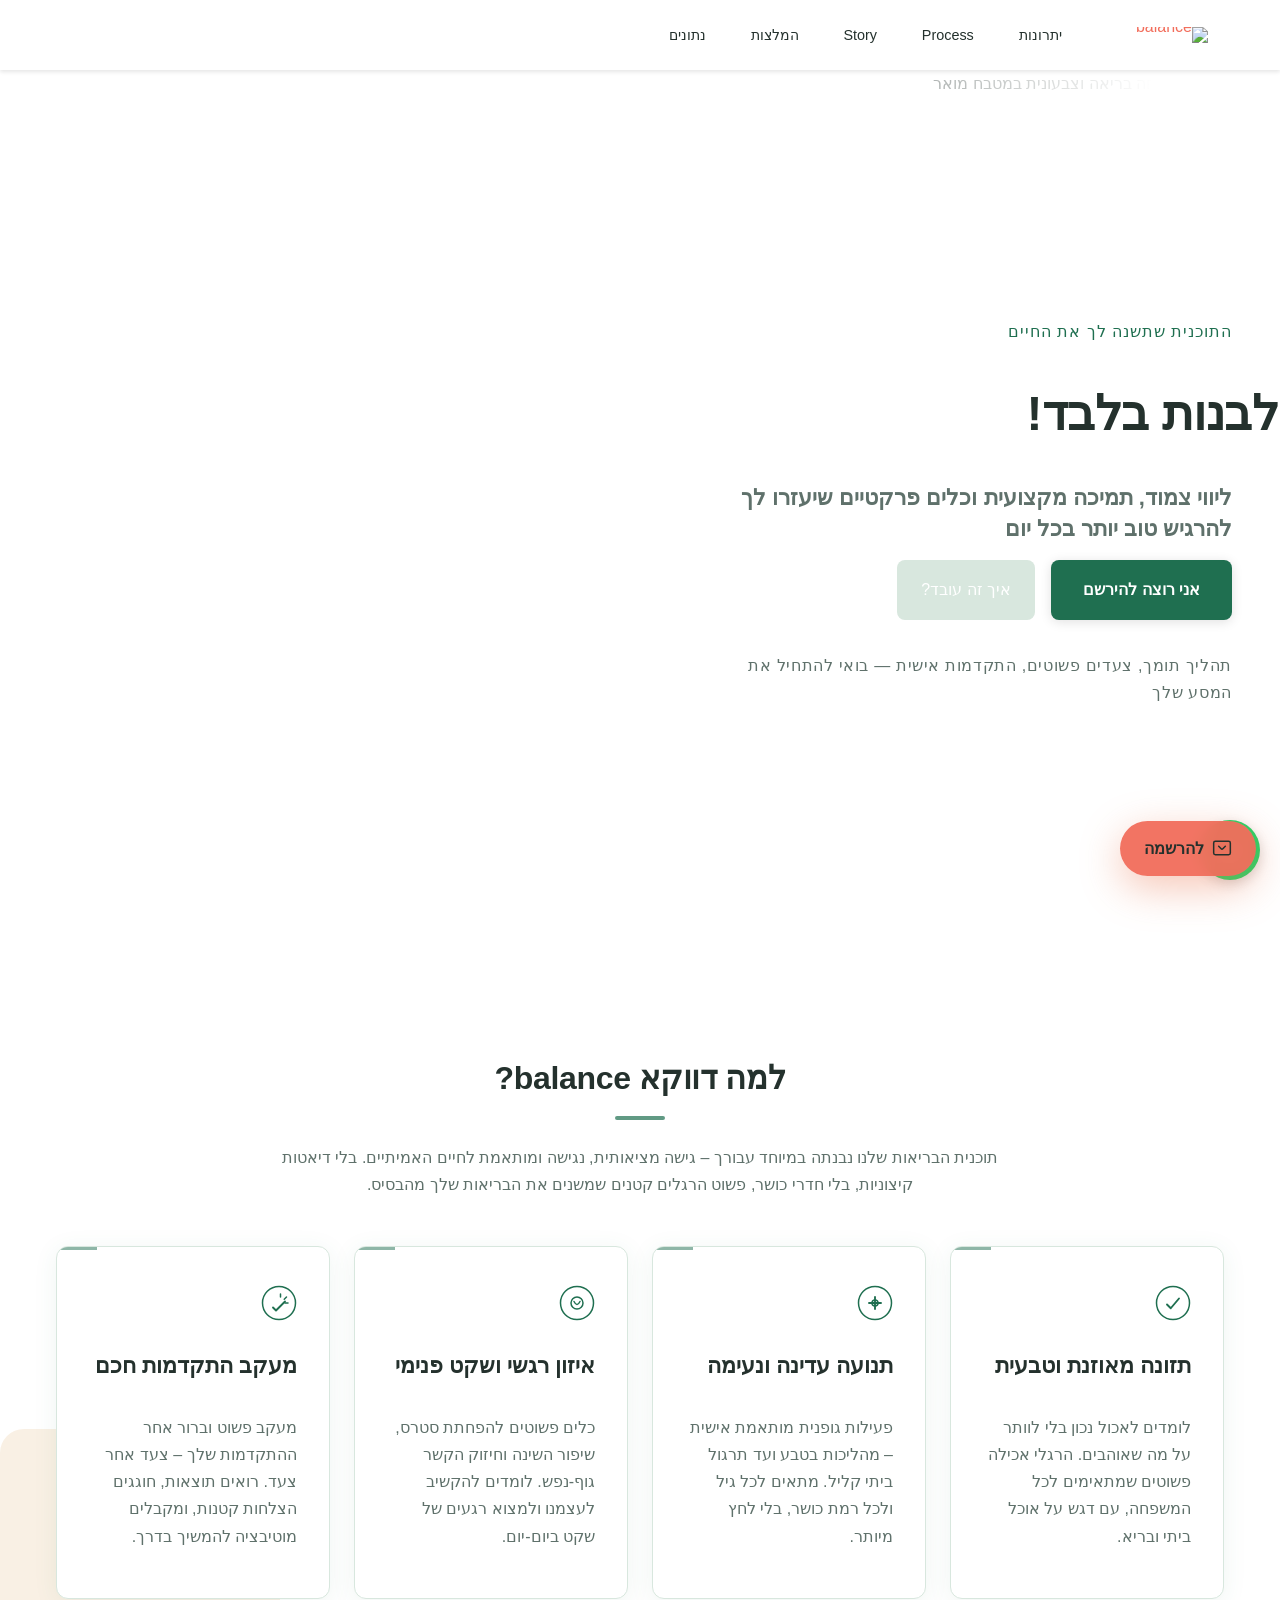
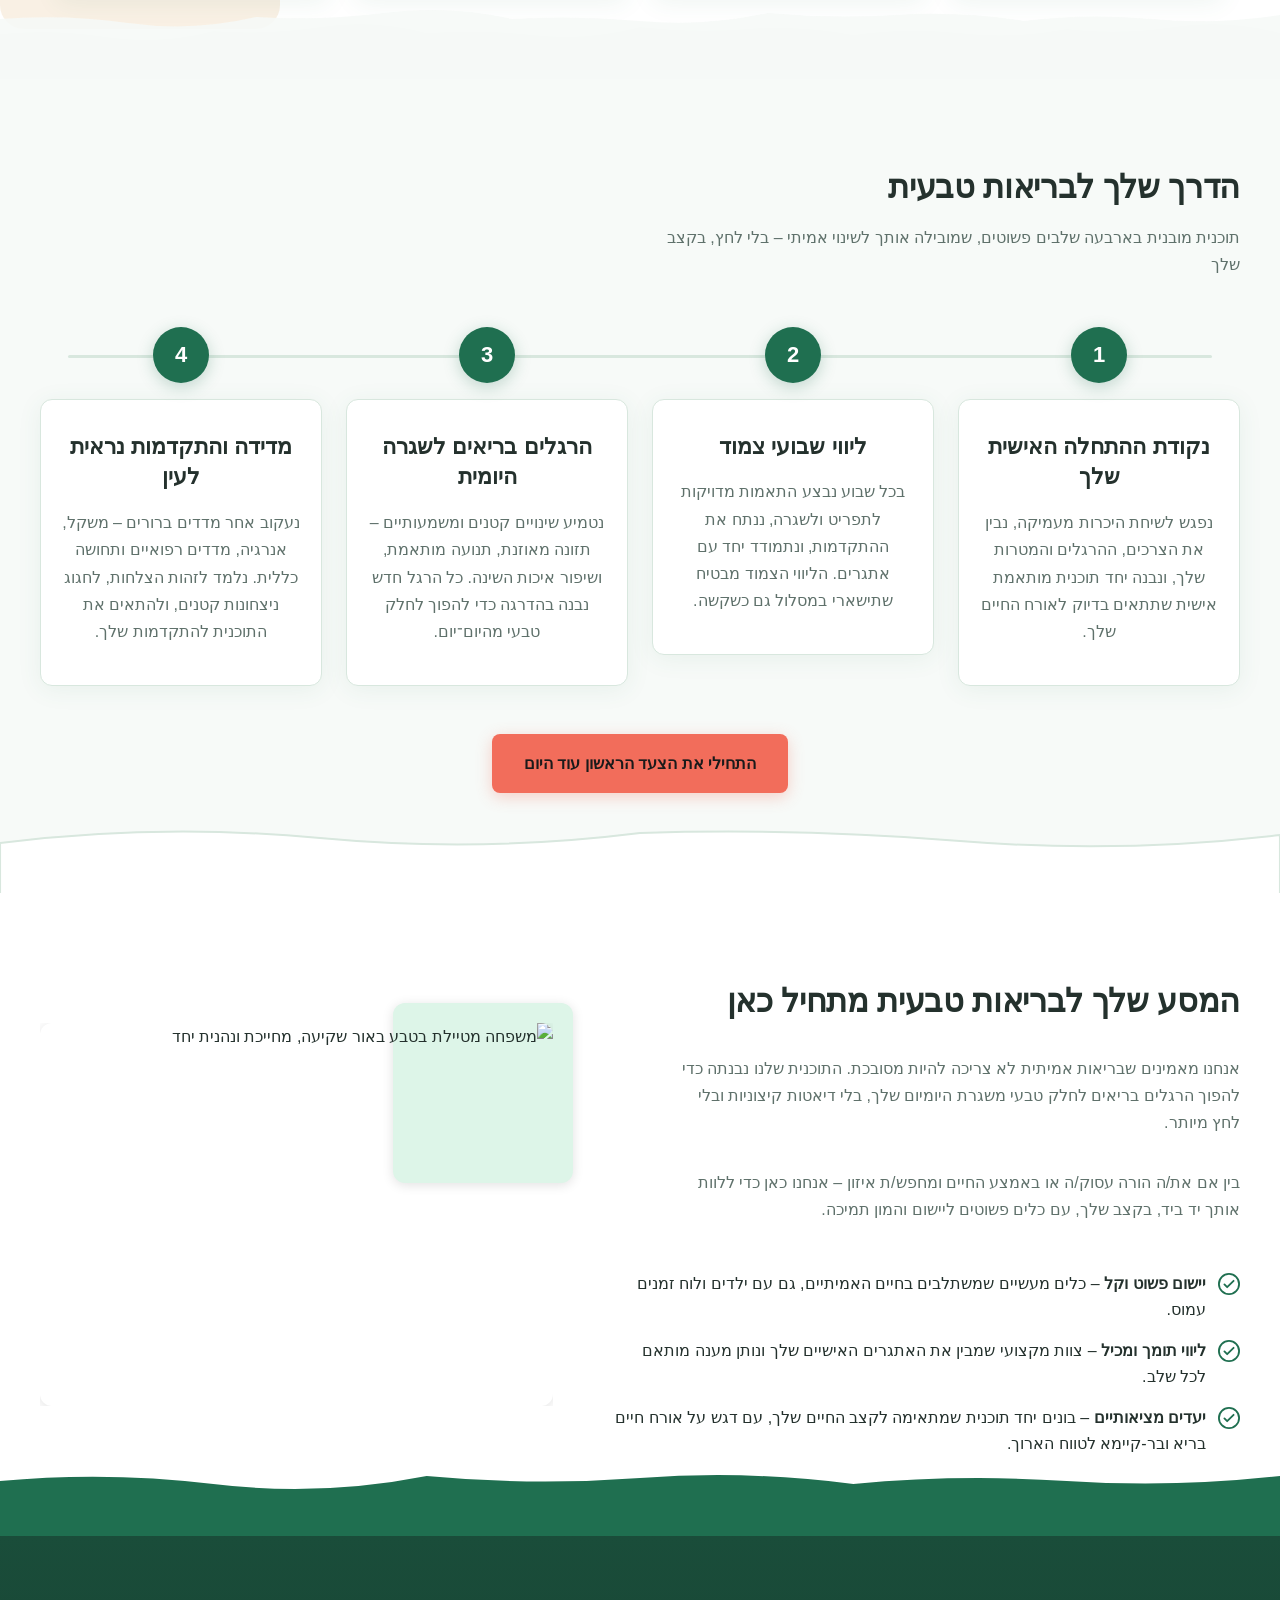
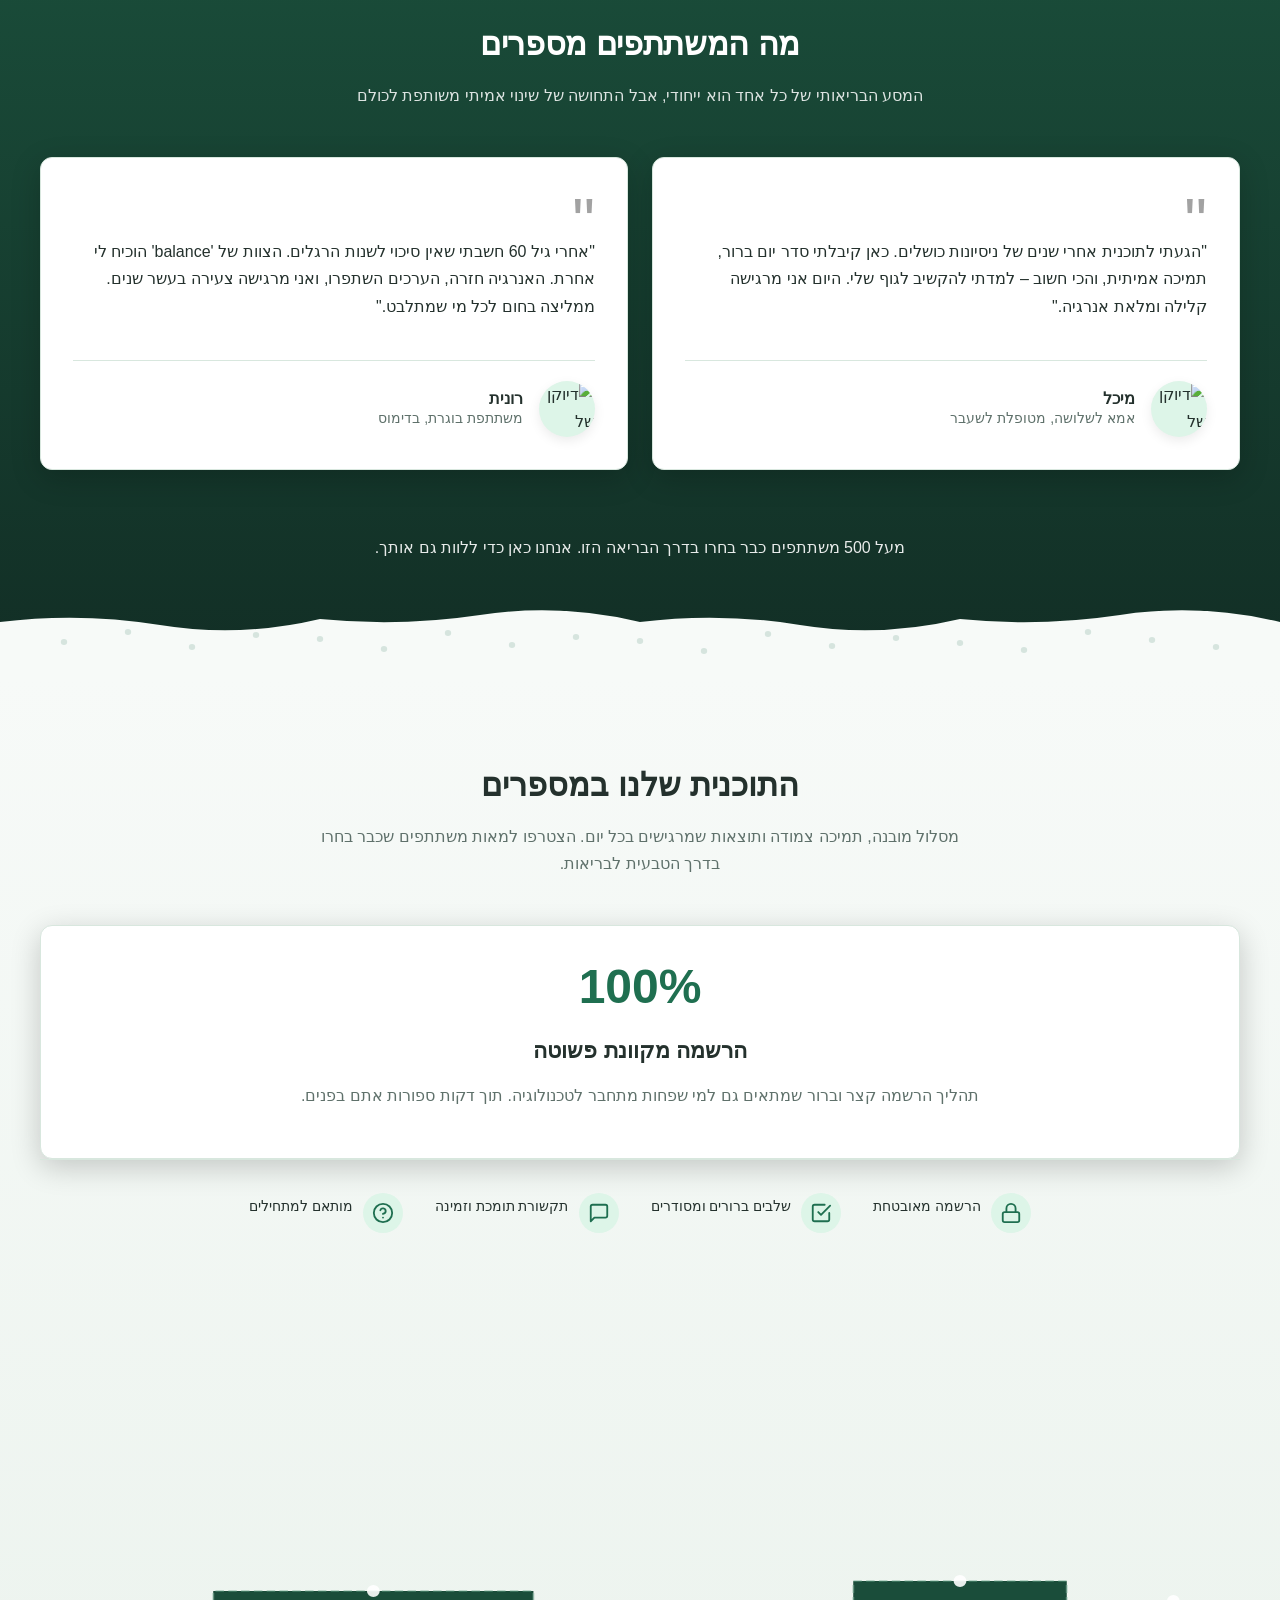
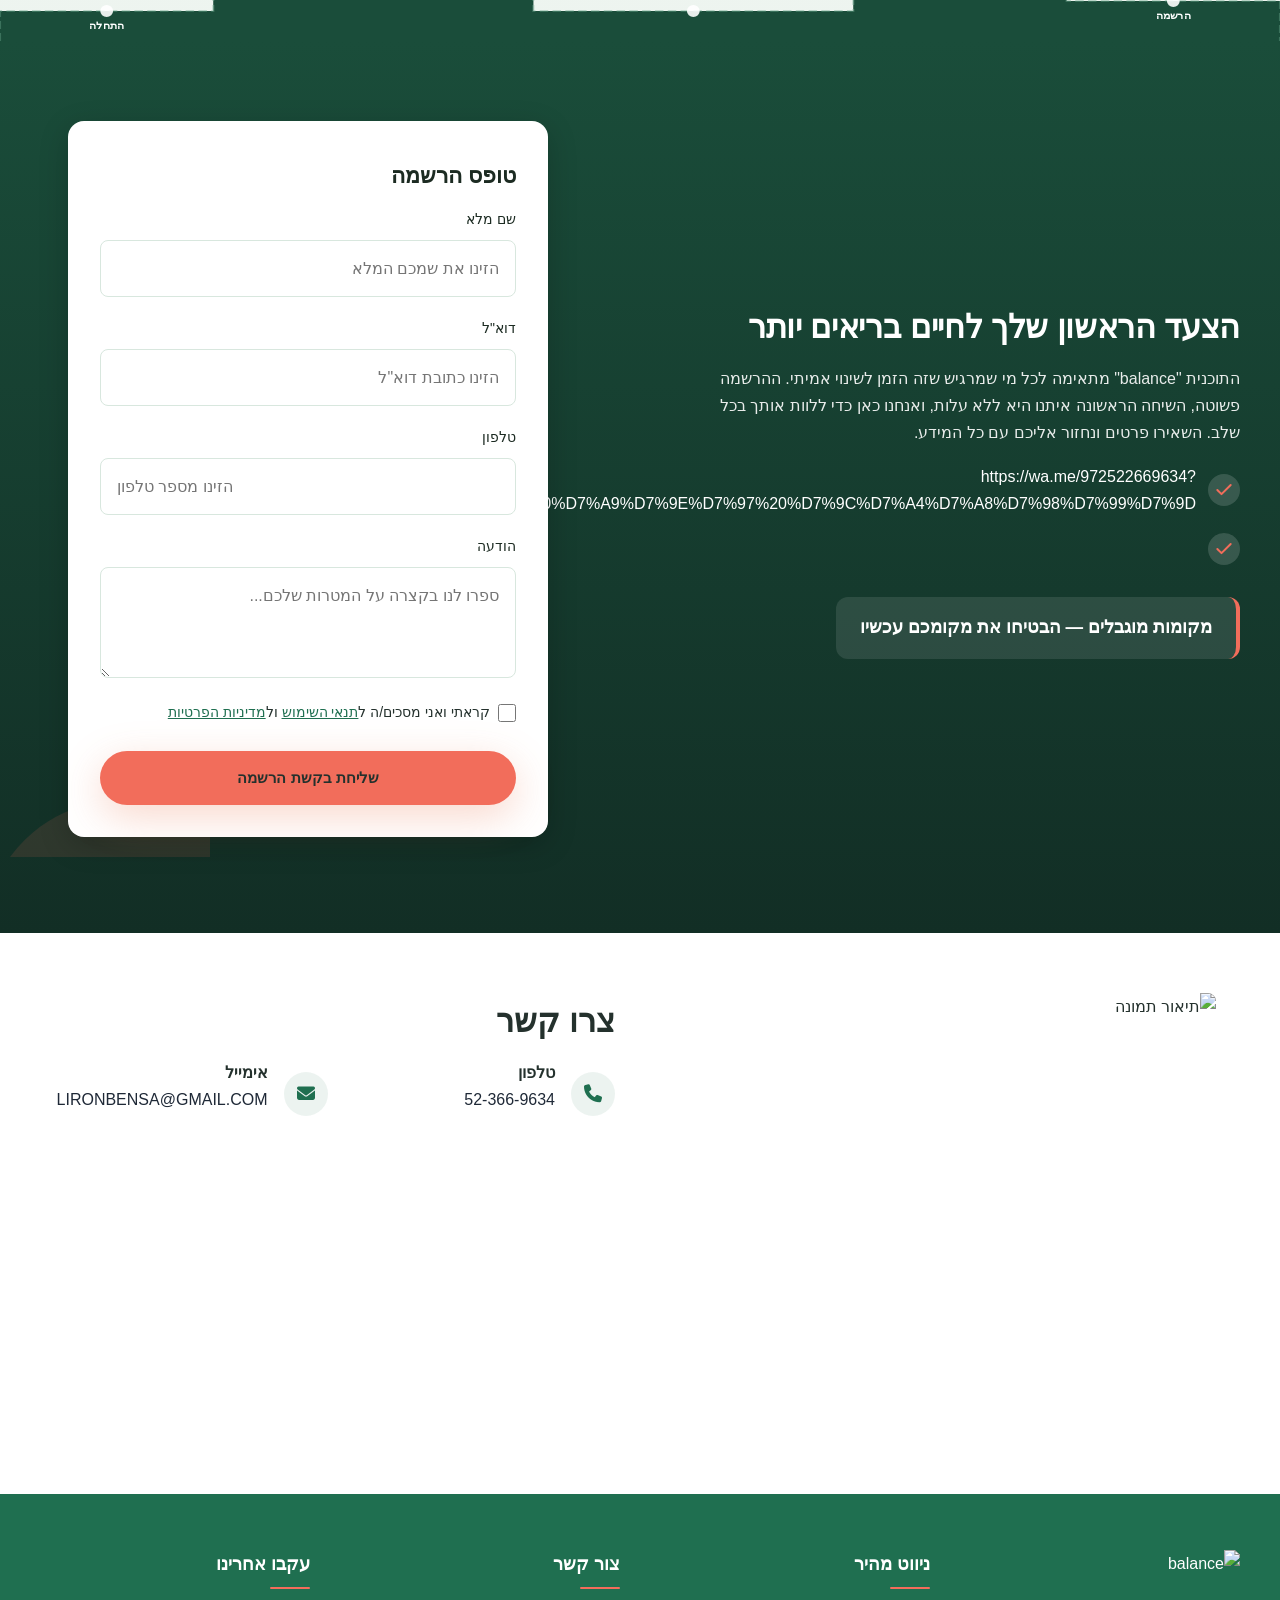
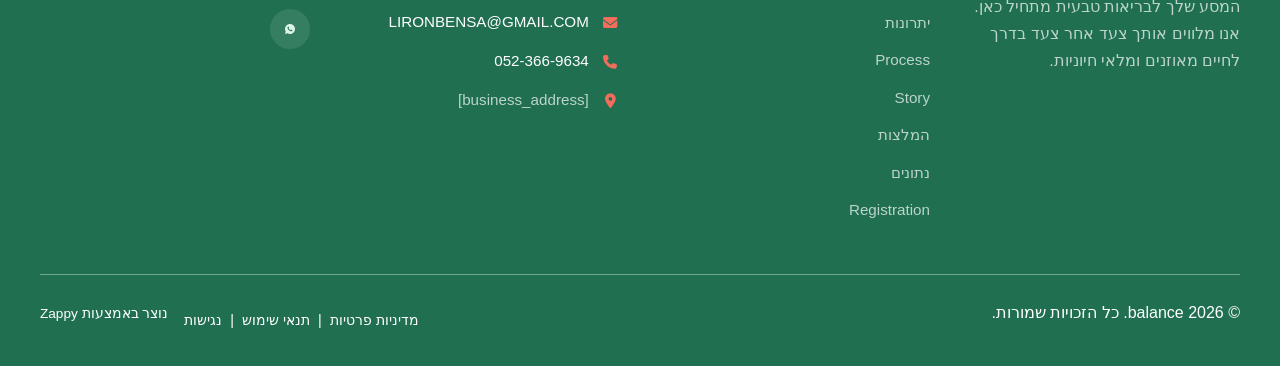
==== commit 4141995a: "Incremental sync: 1 page(s) — update_text" ====
--- a/public/index.html
+++ b/public/index.html
@@ -1 +1 @@
-<!doctype html><html dir="rtl" lang="he"><head><meta charset="UTF-8"><meta content="width=device-width,initial-scale=1" name="viewport"><meta content="index, follow" name="robots"><title>התחל את המסע לבריאות טבעית — בטבע שלך</title><meta content="גלה את התכנית המובילה לאורח חיים בריא וירידה במשקל. השתתף עכשיו בהדרכה מקצועית, תזונה נכונה והרגלי אכילה מותאמים אישית. ההרשמה פתוחה — צעד ראשון לשינוי אמיתי!" name="description"><meta content="בריאות טבעית, ירידה במשקל, אורח חיים בריא, הרזיה, תזונה" name="keywords"><link href="/assets/favicon.ico" rel="icon" type="image/x-icon"><link href="/assets/favicon-16x16.png" rel="icon" type="image/png" sizes="16x16"><link href="/assets/favicon-32x32.png" rel="icon" type="image/png" sizes="32x32"><link href="/assets/favicon-48x48.png" rel="icon" type="image/png" sizes="48x48"><link href="/assets/favicon-192x192.png" rel="icon" type="image/png" sizes="192x192"><link href="/assets/favicon-512x512.png" rel="icon" type="image/png" sizes="512x512"><link href="/assets/apple-touch-icon.png" rel="apple-touch-icon"><script>!function(){"use strict";var t="167f9186-6f8e-4a9a-8d11-cf7bab39ed76",e="https://api.zappy5.com/api/analytics/track",a=18e5,n=2592e6,o=!0,i=!0,r=!0;var s=function(){var e="zappy_visitor_"+t,a=null;try{if(a=localStorage.getItem(e)){var o=JSON.parse(a),i=Date.now();if(i-o.created<n)return o.lastSeen=i,localStorage.setItem(e,JSON.stringify(o)),o.id}}catch(t){console.warn("Zappy Analytics: LocalStorage not available")}var r="zv_"+Date.now()+"_"+Math.random().toString(36).substr(2,9);try{localStorage.setItem(e,JSON.stringify({id:r,created:Date.now(),lastSeen:Date.now()}))}catch(t){}return r}(),c=function(){var e="zappy_session_"+t,n=null;try{if(n=sessionStorage.getItem(e)){var o=JSON.parse(n),i=Date.now();if(i-o.timestamp<a)return o.timestamp=i,sessionStorage.setItem(e,JSON.stringify(o)),o.id}}catch(t){console.warn("Zappy Analytics: SessionStorage not available")}var r="zs_"+Date.now()+"_"+Math.random().toString(36).substr(2,9);try{sessionStorage.setItem(e,JSON.stringify({id:r,timestamp:Date.now()}))}catch(t){}return r}();function l(a,n){n=n||{};var o={website_id:t,event_type:a,page_path:window.location.pathname,referrer:document.referrer||"direct",visitor_id:s,session_id:c,metadata:n};if(navigator.sendBeacon){var i=new Blob([JSON.stringify(o)],{type:"application/json"});navigator.sendBeacon(e,i)}else fetch(e,{method:"POST",headers:{"Content-Type":"application/json"},body:JSON.stringify(o),keepalive:!0}).catch(function(t){console.warn("Zappy Analytics: Failed to track event",t)})}o&&l("pageview",{title:document.title,url:window.location.href}),i&&document.addEventListener("click",function(t){var e=t.target;if("BUTTON"===e.tagName||e.closest("button")){var a="BUTTON"===e.tagName?e:e.closest("button");l("click",{element:"button",text:a.textContent.trim().substring(0,100),id:a.id||null,class:a.className||null})}else if("A"===e.tagName||e.closest("a")){var n="A"===e.tagName?e:e.closest("a");l("navigation",{element:"link",text:n.textContent.trim().substring(0,100),href:n.href,external:n.hostname!==window.location.hostname})}},!0),r&&document.addEventListener("submit",function(t){var e=t.target;l("form_submit",{form_id:e.id||null,form_name:e.name||null,form_action:e.action||null,form_method:e.method||"GET"})},!0);var d=Date.now();window.addEventListener("beforeunload",function(){l("page_unload",{time_on_page:Math.floor((Date.now()-d)/1e3),page_path:window.location.pathname})}),window.zappyAnalytics={track:l,getVisitorId:function(){return s},getSessionId:function(){return c}}}()</script><meta content="התחל את המסע לבריאות טבעית — בטבע שלך" property="og:title"><meta content="גלה את התכנית המובילה לאורח חיים בריא וירידה במשקל. השתתף עכשיו בהדרכה מקצועית, תזונה נכונה והרגלי אכילה מותאמים אישית. ההרשמה פתוחה — צעד ראשון לשינוי אמיתי!" property="og:description"><meta content="summary_large_image" name="twitter:card"><meta content="התחל את המסע לבריאות טבעית — בטבע שלך" name="twitter:title"><meta content="גלה את התכנית המובילה לאורח חיים בריא וירידה במשקל. השתתף עכשיו בהדרכה מקצועית, תזונה נכונה והרגלי אכילה מותאמים אישית. ההרשמה פתוחה — צעד ראשון לשינוי אמיתי!" name="twitter:description"><script type="application/ld+json">{"@context":"https://schema.org","@graph":[{"@type":"Organization","@id":"https://beteva-shelcha.zappy5.app#organization","name":"balance","url":"https://beteva-shelcha.zappy5.app","description":"A health program landing page designed to attract and convert visitors into registered participants. The business focuses on wellness and healthy living, offering a structured program that users can sign up for online.","contactPoint":[{"@type":"ContactPoint","contactType":"customer service","email":"LIRONBENSA@GMAIL.COM","telephone":"052-366-9634⁩"}]},{"@type":"WebSite","@id":"https://beteva-shelcha.zappy5.app#website","url":"https://beteva-shelcha.zappy5.app","name":"balance","publisher":{"@id":"https://beteva-shelcha.zappy5.app#organization"}},{"@type":"ContactPage","@id":"https://beteva-shelcha.zappy5.app#contactpage","url":"https://beteva-shelcha.zappy5.app","name":"התחל את המסע לבריאות טבעית — בטבע שלך","mainEntity":{"@id":"https://beteva-shelcha.zappy5.app#organization"},"potentialAction":{"@type":"CommunicateAction","target":{"@type":"EntryPoint","urlTemplate":"https://beteva-shelcha.zappy5.app/api/email/contact-form","actionPlatform":["http/method=POST"],"contentType":"application/json"},"instrument":[{"@type":"PropertyValue","name":"name","propertyID":"text","valueRequired":true,"description":"הזינו את שמכם המלא"},{"@type":"PropertyValue","name":"email","propertyID":"email","valueRequired":true,"description":"הזינו כתובת דוא&quot;ל"},{"@type":"PropertyValue","name":"phone","propertyID":"tel","valueRequired":true,"description":"הזינו מספר טלפון"},{"@type":"PropertyValue","name":"message","propertyID":"textarea","valueRequired":false,"description":"ספרו לנו בקצרה על המטרות שלכם..."},{"@type":"PropertyValue","name":"privacy_consent-dup-1782985232294-4","propertyID":"checkbox","valueRequired":true}]}}]}</script><meta content="website" property="og:type"><meta content="he_IL" property="og:locale"><link href="https://cdnjs.cloudflare.com/ajax/libs/font-awesome/6.4.0/css/all.min.css" rel="stylesheet"><style>.skip-link{position:absolute;top:0;left:0;transform:translateY(-200%);padding:12px 18px;background:var(--bg-dark,#1a1a1a);color:var(--text-light,#fff);font-weight:600;border-radius:0 0 8px 0;z-index:10000}.skip-link:focus{transform:none;outline:2px solid var(--ring,#fff);outline-offset:2px}:focus-visible{outline:2px solid var(--ring,currentColor);outline-offset:3px}</style><link href="/assets/favicon.ico" rel="icon" type="image/x-icon"><link href="/assets/favicon-16x16.png" rel="icon" type="image/png" sizes="16x16"><link href="/assets/favicon-32x32.png" rel="icon" type="image/png" sizes="32x32"><link href="/assets/favicon-48x48.png" rel="icon" type="image/png" sizes="48x48"><link href="/assets/favicon-192x192.png" rel="icon" type="image/png" sizes="192x192"><link href="/assets/favicon-512x512.png" rel="icon" type="image/png" sizes="512x512"><link href="/assets/apple-touch-icon.png" rel="apple-touch-icon"><link href="https://cdn.jsdelivr.net/npm/vanilla-cookieconsent@3/dist/cookieconsent.css" rel="stylesheet"><script src="https://cdn.jsdelivr.net/npm/vanilla-cookieconsent@3/dist/cookieconsent.umd.js"></script><script src="https://cdn.jsdelivr.net/gh/mickidum/acc_toolbar/acctoolbar/acctoolbar.min.js"></script><link href="/styles.css" rel="stylesheet"><script>window.ZAPPY_WEBSITE_ID="167f9186-6f8e-4a9a-8d11-cf7bab39ed76",window.ZAPPY_API_BASE="https://api.zappy5.com"</script><style id="zappy-dropdown-submenu-styles">#navMenu li:has(.sub-menu),.nav-menu li:has(.sub-menu),.navbar li:has(.sub-menu),nav li:has(.sub-menu){position:relative}#navMenu .sub-menu,.nav-menu .sub-menu,.navbar .sub-menu,nav .sub-menu{display:block!important;position:absolute!important;top:100%;left:0;min-width:220px;background:#fff;border-radius:8px;box-shadow:0 8px 25px rgba(0,0,0,.15);padding:8px 0;opacity:0;visibility:hidden;transform:translateY(10px);transition:all .3s ease;z-index:1000;list-style:none;pointer-events:none}#navMenu li:hover>.sub-menu,.nav-menu li:hover>.sub-menu,.navbar li:hover>.sub-menu,nav li:hover>.sub-menu{opacity:1!important;visibility:visible!important;transform:translateY(0)!important;pointer-events:auto!important}.sub-menu li{list-style:none;margin:0;padding:0}.sub-menu a{display:block!important;padding:10px 16px!important;color:var(--text-dark,#333)!important;font-weight:500;text-decoration:none;white-space:nowrap;transition:background-color .2s}.sub-menu .zappy-nav-child>a{padding-left:28px!important;font-size:.9em!important;opacity:.85!important}[dir=rtl] .sub-menu .zappy-nav-child>a,html[lang=ar] .sub-menu .zappy-nav-child>a,html[lang=he] .sub-menu .zappy-nav-child>a{padding-left:10px!important;padding-right:28px!important}.sub-menu .zappy-nav-parent>a{font-weight:600!important}.sub-menu a:hover{background-color:#f5f5f5}[dir=rtl] .nav-menu .sub-menu,[dir=rtl] .navbar .sub-menu,[dir=rtl] nav .sub-menu,html[lang=ar] .nav-menu .sub-menu,html[lang=ar] .navbar .sub-menu,html[lang=ar] nav .sub-menu,html[lang=he] .nav-menu .sub-menu,html[lang=he] .navbar .sub-menu,html[lang=he] nav .sub-menu{left:auto!important;right:0!important}.sub-menu:empty,.sub-menu:not(:has(li)):not(:has(> a)),.sub-menu:not(:has(li:not(.zappy-hidden-menu-item))):not(:has(> a)){display:none!important;opacity:0!important;visibility:hidden!important;pointer-events:none!important}li:has(.menu-group-title):hover>.sub-menu{opacity:1!important;visibility:visible!important;transform:translateY(0)!important;pointer-events:auto!important}#navMenu>li>.menu-group-title,.nav-menu>li>.menu-group-title{display:inline-block;padding:.5rem 1rem;cursor:default;user-select:none}@media (max-width:768px){#navMenu .sub-menu,.nav-menu .sub-menu,.navbar .sub-menu,nav .sub-menu{position:static!important;transform:none!important;box-shadow:none!important;background:0 0!important;max-height:0;overflow:hidden;opacity:0;visibility:hidden;transition:max-height .3s ease,opacity .3s ease;padding:0!important;border-radius:0!important}#navMenu .sub-menu.mobile-expanded,.nav-menu .sub-menu.mobile-expanded,.navbar .sub-menu.mobile-expanded{max-height:none!important;overflow-y:visible!important;opacity:1!important;visibility:visible!important;padding:8px 0 8px 16px!important}[dir=rtl] .sub-menu.mobile-expanded,html[lang=he] .sub-menu.mobile-expanded{padding:8px 16px 8px 0!important}#navMenu li:hover>.sub-menu,.nav-menu li:hover>.sub-menu,.navbar li:hover>.sub-menu,nav li:hover>.sub-menu{opacity:0;visibility:hidden;pointer-events:none}#navMenu li>.sub-menu.mobile-expanded,.nav-menu li>.sub-menu.mobile-expanded,.navbar li>.sub-menu.mobile-expanded,nav li>.sub-menu.mobile-expanded{opacity:1!important;visibility:visible!important;pointer-events:auto!important}#navMenu li:has(.sub-menu),.nav-menu li:has(.sub-menu),.navbar li:has(.sub-menu),nav li:has(.sub-menu){display:flex!important;flex-wrap:wrap!important;align-items:center!important;position:relative!important;min-height:44px!important}#navMenu li:has(.sub-menu)>a,.nav-menu li:has(.sub-menu)>a,.navbar li:has(.sub-menu)>a,nav li:has(.sub-menu)>a{flex:1!important;min-width:0!important}#navMenu li:has(.sub-menu)>.menu-group-title,.nav-menu li:has(.sub-menu)>.menu-group-title,.navbar li:has(.sub-menu)>.menu-group-title,nav li:has(.sub-menu)>.menu-group-title{flex:1!important;min-width:0!important;padding:0!important;line-height:inherit!important}#navMenu li:has(.sub-menu)>.sub-menu,.nav-menu li:has(.sub-menu)>.sub-menu,.navbar li:has(.sub-menu)>.sub-menu,nav li:has(.sub-menu)>.sub-menu{flex-basis:100%!important;width:100%!important}#navMenu li:has(.sub-menu)>a [class*=arrow],#navMenu li:has(.sub-menu)>a [class*=chevron],.nav-menu li:has(.sub-menu)>a .fa-angle-down,.nav-menu li:has(.sub-menu)>a .fa-chevron-down,.nav-menu li:has(.sub-menu)>a [class*=arrow],.nav-menu li:has(.sub-menu)>a [class*=chevron],nav li:has(.sub-menu)>a [class*=arrow],nav li:has(.sub-menu)>a [class*=chevron]{display:none!important;visibility:hidden!important}.mobile-submenu-toggle{display:flex!important;align-items:center!important;justify-content:center!important;width:44px!important;height:auto!important;background:0 0!important;border:none!important;cursor:pointer!important;color:var(--text-dark)!important;position:static!important;flex-shrink:0!important;align-self:stretch!important;z-index:2!important;padding:0!important;margin:0!important}.mobile-submenu-toggle::after{content:''!important;width:0!important;height:0!important;border-left:6px solid transparent!important;border-right:6px solid transparent!important;border-top:7px solid currentColor!important;transition:transform .3s ease!important}.mobile-submenu-toggle.expanded::after{transform:rotate(180deg)!important}.sub-menu a{padding:10px 0!important;display:block!important;color:var(--text-dark)!important;white-space:normal!important}.sub-menu .zappy-nav-child>a{padding-left:28px!important;font-size:.9em!important;opacity:.85!important}[dir=rtl] .sub-menu .zappy-nav-child>a,html[lang=ar] .sub-menu .zappy-nav-child>a,html[lang=he] .sub-menu .zappy-nav-child>a{padding-left:0!important;padding-right:28px!important}.sub-menu .zappy-nav-parent>a{font-weight:600!important}#navMenu.active,.nav-menu.active{max-width:100vw!important;overflow-x:hidden!important;box-sizing:border-box!important}.navbar .sub-menu li a,.zappy-products-dropdown .sub-menu a,nav.navbar .sub-menu li a{color:var(--text-dark)!important}}@media (min-width:769px){.mobile-submenu-toggle{display:none!important}}</style><style id="zappy-widget-visibility">html[dir=rtl] .whatsapp-float{right:20px!important;left:auto!important}html:not([dir]) .whatsapp-float,html[dir=ltr] .whatsapp-float{left:20px!important;right:auto!important}html[dir=rtl] #mic-access-tool-general-button,html[dir=rtl] #mic-init-access-tool #mic-access-tool-general-button,html[dir=rtl] #mic-init-access-tool .mic-access-tool-general-button,html[dir=rtl] ._access-icon,html[dir=rtl] .mic-access-tool-general-button{left:20px!important;right:auto!important}html:not([dir]) #mic-access-tool-general-button,html:not([dir]) #mic-init-access-tool #mic-access-tool-general-button,html:not([dir]) #mic-init-access-tool .mic-access-tool-general-button,html:not([dir]) ._access-icon,html:not([dir]) .mic-access-tool-general-button,html[dir=ltr] #mic-access-tool-general-button,html[dir=ltr] #mic-init-access-tool #mic-access-tool-general-button,html[dir=ltr] #mic-init-access-tool .mic-access-tool-general-button,html[dir=ltr] ._access-icon,html[dir=ltr] .mic-access-tool-general-button{right:20px!important;left:auto!important}@media (max-width:768px){.whatsapp-float{display:flex!important}}@media (min-width:769px){.whatsapp-float{display:flex!important}}@media (max-width:768px){#mic-access-tool-general-button,#mic-init-access-tool #mic-access-tool-general-button,#mic-init-access-tool .mic-access-tool-general-button,._access-icon,.mic-access-tool-general-button{display:flex!important;visibility:visible!important;opacity:1!important;pointer-events:auto!important}#mic-access-tool-box.opened-mic-access-tool,#mic-init-access-tool #mic-access-tool-box.opened-mic-access-tool,.mic-access-tool-box.opened-mic-access-tool{visibility:visible!important;opacity:1!important;pointer-events:auto!important}}@media (min-width:769px){#mic-access-tool-general-button,#mic-init-access-tool #mic-access-tool-general-button,#mic-init-access-tool .mic-access-tool-general-button,._access-icon,.mic-access-tool-general-button{display:flex!important;visibility:visible!important;opacity:1!important;pointer-events:auto!important}#mic-access-tool-box.opened-mic-access-tool,#mic-init-access-tool #mic-access-tool-box.opened-mic-access-tool,.mic-access-tool-box.opened-mic-access-tool{visibility:visible!important;opacity:1!important;pointer-events:auto!important}}</style></head><body><a href="#main" class="skip-link">דלג לתוכן הראשי</a><nav class="navbar" dir="rtl"><button class="mobile-toggle" aria-label="Menu" id="mobileToggle"><svg viewBox="0 0 24 24" fill="none" height="24" width="24" class="hamburger-icon"><path d="M3 12h18M3 6h18M3 18h18" stroke="currentColor" stroke-width="2" stroke-linecap="round"></path></svg> <svg viewBox="0 0 24 24" fill="none" height="24" width="24" style="display:none" class="close-icon"><path d="M18 6L6 18M6 6l12 12" stroke="currentColor" stroke-width="2" stroke-linecap="round"></path></svg></button> <button class="phone-header-btn" aria-label="Call" data-phone="0523669634⁩"><svg viewBox="0 0 24 24" fill="currentColor" height="20" width="20"><path d="M22 16.92v3a2 2 0 0 1-2.18 2 19.79 19.79 0 0 1-8.63-3.07 19.5 19.5 0 0 1-6-6 19.79 19.79 0 0 1-3.07-8.67A2 2 0 0 1 4.11 2h3a2 2 0 0 1 2 1.72 12.84 12.84 0 0 0 .7 2.81 2 2 0 0 1-.45 2.11L8.09 9.91a16 16 0 0 0 6 6l1.27-1.27a2 2 0 0 1 2.11-.45 12.84 12.84 0 0 0 2.81.7A2 2 0 0 1 22 16.92z"></path></svg></button><div class="nav-container"><div class="nav-right-group"><div class="nav-brand"><a href="/" class="logo-link"><img alt="balance" class="logo" src="/assets/site-----image-1.webp"></a></div><ul class="nav-menu" id="navMenu"><li><a href="#benefits">יתרונות</a></li><li><a href="#process">Process</a></li><li><a href="#story">Story</a></li><li><a href="#testimonials">המלצות</a></li><li><a href="#stats">נתונים</a></li></ul></div><div class="nav-cta-container"></div></div></nav><script>window.addEventListener("load",function(){const e=document.querySelector(".navbar, nav, header");if(!e)return void console.log("[Navbar] Navbar element not found");let t=document.getElementById("mobileToggle")||document.querySelector(".mobile-toggle")||document.querySelector(".hamburger")||document.querySelector(".hamburger-menu")||document.querySelector(".menu-toggle")||document.querySelector(".burger-menu")||document.querySelector('[aria-label="Menu"]')||document.querySelector('[aria-label="תפריט"]');const o=document.querySelector(".phone-header-btn"),n=window.getComputedStyle(e);let r=n.backgroundColor;if(console.log("[Navbar] Initial navbar background:",r),"transparent"===r||"rgba(0, 0, 0, 0)"===r||r.startsWith("rgba")&&r.includes(", 0)")){const e=n.backgroundImage;if(e&&"none"!==e)console.log("[Navbar] Navbar has background image/gradient, using dark text"),r="rgb(240, 240, 240)";else{const e=window.getComputedStyle(document.body).backgroundColor;console.log("[Navbar] Navbar transparent, using body background:",e),r=e}}const a=r.match(/\d+/g);if(a&&a.length>=3){const e=(.299*parseInt(a[0])+.587*parseInt(a[1])+.114*parseInt(a[2]))/255;console.log("[Navbar] Mobile button colors preserved from Claude CSS (luminance:",e.toFixed(2)+")");const n=document.createElement("style");n.id="zappy-mobile-nav-fix";document.documentElement.lang;document.documentElement.dir,n.textContent='\n        /* Hide mobile buttons on desktop, show only on mobile */\n        @media (min-width: 769px) {\n          .mobile-toggle,\n          .phone-header-btn {\n            display: none !important;\n          }\n        }\n        \n        /* Show and position mobile buttons correctly on mobile */\n        @media (max-width: 768px) {\n          .navbar,\n          nav.navbar {\n            min-height: 70px !important;\n          }\n\n          .mobile-toggle,\n          .phone-header-btn {\n            position: absolute !important;\n            top: 0 !important;\n            bottom: 0 !important;\n            margin-top: auto !important;\n            margin-bottom: auto !important;\n            transform: none !important;\n            z-index: 1001 !important;\n            display: flex !important;\n            align-items: center !important;\n            justify-content: center !important;\n            width: 36px !important;\n            height: 36px !important;\n            border-radius: 50% !important;\n            border: none !important;\n            cursor: pointer !important;\n            padding: 6px !important;\n            background: none !important;\n            color: var(--nav-text, var(--text-dark)) !important;\n            touch-action: manipulation !important;\n            -webkit-tap-highlight-color: transparent !important;\n          }\n\n          html[data-zappy-site-type="ecommerce"] .phone-header-btn,\n          body[data-zappy-site-type="ecommerce"] .phone-header-btn,\n          html[data-zappy-site-type="ecommerce"] header .phone-header-btn,\n          html[data-zappy-site-type="ecommerce"] nav .phone-header-btn {\n            display: none !important;\n            visibility: hidden !important;\n            width: 0 !important;\n            height: 0 !important;\n            min-width: 0 !important;\n            overflow: hidden !important;\n          }\n          \n          /* LTR positioning (default): hamburger LEFT, phone RIGHT */\n          html:not([dir="rtl"]):not([lang="he"]):not([lang="ar"]) .mobile-toggle,\n          html[dir="ltr"] .mobile-toggle {\n            left: 12px !important;\n            right: auto !important;\n          }\n          html:not([dir="rtl"]):not([lang="he"]):not([lang="ar"]) .phone-header-btn,\n          html[dir="ltr"] .phone-header-btn {\n            right: 12px !important;\n            left: auto !important;\n          }\n          \n          /* RTL positioning: hamburger RIGHT, phone LEFT */\n          html[dir="rtl"] .mobile-toggle,\n          html[lang="he"] .mobile-toggle,\n          html[lang="ar"] .mobile-toggle {\n            right: 12px !important;\n            left: auto !important;\n          }\n          html[dir="rtl"] .phone-header-btn,\n          html[lang="he"] .phone-header-btn,\n          html[lang="ar"] .phone-header-btn {\n            left: 12px !important;\n            right: auto !important;\n          }\n          \n          /* CRITICAL: Ensure nav-container has min-height on mobile */\n          /* All children are positioned absolutely/fixed on mobile, so height:auto collapses to 0 */\n          .nav-container {\n            min-height: 70px !important;\n            position: relative !important;\n          }\n          \n          /* Ensure SVG icons are properly sized and inherit color */\n          .mobile-toggle svg,\n          .phone-header-btn svg {\n            width: 24px !important;\n            height: 24px !important;\n            /* Don\'t force display - let JavaScript control hamburger/close toggle */\n          }\n          \n          /* Reset nav-cta-container on mobile - remove desktop box-shadow/padding */\n          /* that creates a visible ghost box when CTA button is hidden */\n          .nav-cta-container {\n            box-shadow: none !important;\n            padding: 0 !important;\n          }\n          \n          /* Hide nav-cta-container entirely on mobile when there\'s no lang-switcher */\n          /* (only the CTA button is inside, and it\'s hidden on mobile) */\n          .nav-cta-container:not(:has(.lang-switcher)) {\n            display: none !important;\n          }\n          \n          /* CRITICAL: Prevent hero image fade gradient from bleeding over headline text */\n          /* The .image-fade-gradient has bottom: -30px (extends below parent) */\n          /* On mobile stacked layout, this overlaps the h1 text below the image */\n          .hero-image-column {\n            overflow: hidden !important;\n          }\n          .image-fade-gradient {\n            bottom: 0 !important;\n          }\n          \n          /* Hide desktop language switcher on mobile - hamburger menu handles it */\n          /* High specificity to override stored CSS */\n          .lang-switcher,\n          .nav-cta-container .lang-switcher,\n          .nav-container .lang-switcher,\n          .navbar .lang-switcher,\n          .navbar .nav-cta-container .lang-switcher {\n            display: none !important;\n          }\n        }\n      ';const r=document.getElementById("zappy-mobile-nav-fix");r&&r.remove(),document.head.appendChild(n),console.log("[Navbar] Critical CSS injected for mobile nav positioning");const i=window.innerWidth<=768;if(t){const e=t.querySelector(".hamburger-icon"),o=t.querySelector(".close-icon");e&&(e.style.setProperty("width","24px","important"),e.style.setProperty("height","24px","important"),e.style.setProperty("display","block","important")),o&&(o.style.setProperty("width","24px","important"),o.style.setProperty("height","24px","important"),o.style.setProperty("display","none","important")),i?(t.style.setProperty("position","absolute","important"),t.style.setProperty("top","0","important"),t.style.setProperty("bottom","0","important"),t.style.setProperty("margin-top","auto","important"),t.style.setProperty("margin-bottom","auto","important"),t.style.setProperty("transform","none","important"),t.style.setProperty("z-index","1001","important"),t.style.removeProperty("left"),t.style.removeProperty("right"),console.log("[Navbar] Mobile toggle positioning applied (mobile viewport)")):(t.style.removeProperty("position"),t.style.removeProperty("top"),t.style.removeProperty("transform"),t.style.removeProperty("z-index"),t.style.removeProperty("left"),t.style.removeProperty("right"),console.log("[Navbar] Desktop viewport - cleared mobile toggle inline positioning"))}if(o){const e=o.querySelector("svg");e&&(e.style.width="24px",e.style.height="24px",e.setAttribute("width","24"),e.setAttribute("height","24")),i?(o.style.setProperty("position","absolute","important"),o.style.setProperty("top","0","important"),o.style.setProperty("bottom","0","important"),o.style.setProperty("margin-top","auto","important"),o.style.setProperty("margin-bottom","auto","important"),o.style.setProperty("transform","none","important"),o.style.setProperty("z-index","1001","important"),o.style.removeProperty("left"),o.style.removeProperty("right"),console.log("[Navbar] Phone button positioning applied (mobile viewport)")):(o.style.removeProperty("position"),o.style.removeProperty("top"),o.style.removeProperty("transform"),o.style.removeProperty("z-index"),o.style.removeProperty("left"),o.style.removeProperty("right"),console.log("[Navbar] Desktop viewport - cleared phone button inline positioning"))}}else console.log("[Navbar] Could not parse background color:",r);t=document.getElementById("mobileToggle")||document.querySelector(".mobile-toggle")||document.querySelector(".hamburger")||document.querySelector(".hamburger-menu")||document.querySelector(".menu-toggle")||document.querySelector(".burger-menu")||document.querySelector('[aria-label="Menu"]')||document.querySelector('[aria-label="תפריט"]');const i=document.getElementById("navMenu")||document.querySelector(".nav-menu")||document.querySelector(".nav-links")||document.querySelector("nav ul:not(.submenu)");if(!t||!i)return void console.log("[Navbar] Mobile toggle or menu not found:",{toggle:!!t,menu:!!i});i.id||(i.id="navMenu"),console.log("[Navbar] Initializing mobile menu...");const l=t.cloneNode(!0);t.parentNode.replaceChild(l,t);var s=0;function p(e){var t=Date.now();t-s<300||(s=t,function(e){e.preventDefault(),e.stopPropagation();const t=l.querySelector(".hamburger-icon"),o=l.querySelector(".close-icon");i.classList.contains("active")?(i.classList.remove("active"),t&&t.style.setProperty("display","block","important"),o&&o.style.setProperty("display","none","important"),document.body.style.overflow="",document.body.classList.remove("menu-open"),console.log("[Navbar] Menu closed")):(i.classList.add("active"),t&&t.style.setProperty("display","none","important"),o&&o.style.setProperty("display","block","important"),document.body.style.overflow="hidden",document.body.classList.add("menu-open"),console.log("[Navbar] Menu opened"))}(e))}l.addEventListener("click",p),l.addEventListener("touchend",p),document.addEventListener("keydown",function(e){if(("Escape"===e.key||"Esc"===e.key)&&i.classList.contains("active")){const e=l.querySelector(".hamburger-icon"),t=l.querySelector(".close-icon");i.classList.remove("active"),e&&e.style.setProperty("display","block","important"),t&&t.style.setProperty("display","none","important"),document.body.style.overflow="",document.body.classList.remove("menu-open"),console.log("[Navbar] Menu closed (Escape)")}}),i.querySelectorAll("a").forEach(function(e){e.addEventListener("click",function(){if("#"===this.getAttribute("href"))return;const e=l.querySelector(".hamburger-icon"),t=l.querySelector(".close-icon");i.classList.remove("active"),e&&e.style.setProperty("display","block","important"),t&&t.style.setProperty("display","none","important"),document.body.style.overflow="",document.body.classList.remove("menu-open"),console.log("[Navbar] Menu closed (link clicked)")})});var m=i.querySelectorAll(".dropdown-toggle");m.forEach(function(e){e.addEventListener("click",function(e){e.preventDefault(),e.stopPropagation();var t=this.closest(".nav-dropdown");t&&(t.parentNode.querySelectorAll(".nav-dropdown.open").forEach(function(e){e!==t&&e.classList.remove("open")}),t.classList.toggle("open"),console.log("[Navbar] Dropdown toggled:",t.classList.contains("open")?"open":"closed"))})}),document.addEventListener("click",function(e){e.target.closest(".nav-dropdown")||document.querySelectorAll(".nav-dropdown.open").forEach(function(e){e.classList.remove("open")})}),console.log("[Navbar] Dropdown handlers initialized for "+m.length+" dropdowns"),o&&o.addEventListener("click",function(){const e=document.querySelectorAll('a[href^="tel:"]'),t=e.length>0?e[0].getAttribute("href").replace("tel:",""):"052-366-9634⁩";window.location.href="tel:"+t,console.log("[Navbar] Phone button clicked")}),console.log("[Navbar] Mobile menu initialized successfully")})</script><main id="main"><section class="index-hero-section" id="hero" data-band-index="0" data-layout-spec="בית-hero" style="--hero-fade-color:var(--bg-light)" data-hero-treatment="fade-bleed" data-hero-type="fullscreen-scrim"><div style="position:absolute !important;top:0px !important;left:0px !important;width:100% !important;height:100% !important;max-width:none !important;margin-left:0px !important;margin-right:0px !important;z-index:0 !important;overflow:hidden !important" data-element-id="img-1782987243710-e6vlpj8ge" data-element-type="image" data-zappy-wrapper-margins-applied="true" data-zappy-zoom-clip="true" data-zappy-zoom-wrapper="true" data-zappy-zoom-wrapper-align="center" data-zappy-zoom-wrapper-width-mode="full"><img alt="אישה מכינה ארוחה בריאה וצבעונית במטבח מואר" class="hero-fade-img" src="/assets/site-index-hero-image-1.webp" data-element-id="img-1782987243710-e6vlpj8ge" data-element-type="image" data-context="A calm adult preparing a colorful healthy meal near a sunlit window with natural greenery, shot in warm natural light with a soft depth of field. The subject is positioned on the left side of the frame, leaving the right side clean for text overlay." data-placeholder="index-hero-image-1" height="600" loading="eager" width="1200" data-zappy-object-position="0% 50%" data-zappy-zoom="1" style="object-position:0% 50% !important;margin:0px !important;position:absolute !important;left:0% !important;top:0% !important;width:100% !important;height:100% !important;max-width:none !important;max-height:none !important;display:block !important;object-fit:cover !important" data-hero-background="true" data-hero-bg="true" fetchpriority="high"></div><div class="hero-fade-content"><p class="hero-eyebrow">התוכנית שתשנה לך את החיים</p><h1 style="box-sizing:border-box !important;display:block !important;width:min(1095px, max(100%, -48px + 100vw)) !important;max-width:1095px !important;margin-left:calc(0.5 * (100% - min(1095px, max(100%, -48px + 100vw)))) !important;margin-right:calc(0.5 * (100% - min(1095px, max(100%, -48px + 100vw)))) !important;margin-inline:calc(0.5 * (100% - min(1095px, max(100%, -48px + 100vw)))) !important" class="hero-headline" data-element-id="move-1782990256450-cj3b7f1v" data-zappy-text-width="custom"><span style="color:#24312d !important"><h1 style="text-align:end"></h1><h1>לבנות בלבד</h1></span></h1><h3 class="hero-subtitle">ליווי צמוד, תמיכה מקצועית וכלים פרקטיים שיעזרו לך להרגיש טוב יותר בכל יום</h3><div class="hero-cta-row"><a href="#registration" style="outline:none" class="hero-cta-primary" data-element-id="btn-1782987245624-inqtrkdup" data-element-type="button" data-native-element="true">אני רוצה להירשם</a> <a href="#how-it-works" style="outline:none;border-color:rgb(216, 231, 222) !important;color:var(--light-text, #ffffff) !important;background-color:rgb(216, 231, 222) !important;background-image:none !important" class="hero-cta-secondary" data-element-id="btn-1782987253184-3g7bclso9" data-element-type="button" data-native-element="true" data-text-color="light">איך זה עובד?</a></div><p class="hero-trust-line">תהליך תומך, צעדים פשוטים, התקדמות אישית — בואי להתחיל את המסע שלך</p></div><div class="hero-divider-wrapper" aria-hidden="true"><svg viewBox="0 0 1200 80" xmlns="http://www.w3.org/2000/svg" aria-hidden="true" data-no-icon-edit="true" preserveAspectRatio="none"><path d="M0,80 L0,30 Q80,18 160,28 T320,22 Q400,28 480,20 T640,26 Q720,22 800,28 T960,20 Q1040,26 1120,22 T1200,30 L1200,80 Z" fill="var(--bg-light)"></path></svg></div></section><section class="index-benefits-section" id="benefits" data-band-index="1" data-layout-spec="בית-benefits" dir="rtl"><div class="benefits-container"><div class="benefits-intro"><h2 class="benefits-heading">למה דווקא balance?</h2><div class="benefits-divider" aria-hidden="true"></div><p class="benefits-subtitle">תוכנית הבריאות שלנו נבנתה במיוחד עבורך – גישה מציאותית, נגישה ומותאמת לחיים האמיתיים. בלי דיאטות קיצוניות, בלי חדרי כושר, פשוט הרגלים קטנים שמשנים את הבריאות שלך מהבסיס.</p></div><div class="benefits-grid"><div class="benefit-card"><div class="benefit-icon-wrapper"><svg viewBox="0 0 48 48" xmlns="http://www.w3.org/2000/svg" data-element-type="icon" data-icon-type="svg" fill="none" class="benefit-icon"><circle cx="24" cy="24" r="22" fill="none" stroke="var(--primary)" stroke-width="2"></circle><path d="M16 26l5 5L32 18" stroke="var(--primary)" stroke-width="2.5" stroke-linecap="round" stroke-linejoin="round"></path></svg></div><h3 class="benefit-card-title">תזונה מאוזנת וטבעית</h3><p class="benefit-card-text">לומדים לאכול נכון בלי לוותר על מה שאוהבים. הרגלי אכילה פשוטים שמתאימים לכל המשפחה, עם דגש על אוכל ביתי ובריא.</p></div><div class="benefit-card"><div class="benefit-icon-wrapper"><svg viewBox="0 0 48 48" xmlns="http://www.w3.org/2000/svg" data-element-type="icon" data-icon-type="svg" fill="none" class="benefit-icon"><circle cx="24" cy="24" r="22" fill="none" stroke="var(--primary)" stroke-width="2"></circle><path d="M24 16v16M16 24h16" stroke="var(--primary)" stroke-width="2.5" stroke-linecap="round"></path><circle cx="24" cy="24" r="4" fill="none" stroke="var(--primary)" stroke-width="2"></circle></svg></div><h3 class="benefit-card-title">תנועה עדינה ונעימה</h3><p class="benefit-card-text">פעילות גופנית מותאמת אישית – מהליכות בטבע ועד תרגול ביתי קליל. מתאים לכל גיל ולכל רמת כושר, בלי לחץ מיותר.</p></div><div class="benefit-card"><div class="benefit-icon-wrapper"><svg viewBox="0 0 48 48" xmlns="http://www.w3.org/2000/svg" data-element-type="icon" data-icon-type="svg" fill="none" class="benefit-icon"><circle cx="24" cy="24" r="22" fill="none" stroke="var(--primary)" stroke-width="2"></circle><path d="M24 16c-4.4 0-8 3.6-8 8s3.6 8 8 8 8-3.6 8-8-3.6-8-8-8z" stroke="var(--primary)" stroke-width="2" fill="none"></path><path d="M20 22c0 0 2 4 4 4s4-4 4-4" stroke="var(--primary)" stroke-width="2" stroke-linecap="round"></path></svg></div><h3 class="benefit-card-title">איזון רגשי ושקט פנימי</h3><p class="benefit-card-text">כלים פשוטים להפחתת סטרס, שיפור השינה וחיזוק הקשר גוף-נפש. לומדים להקשיב לעצמנו ולמצוא רגעים של שקט ביום-יום.</p></div><div class="benefit-card"><div class="benefit-icon-wrapper"><svg viewBox="0 0 48 48" xmlns="http://www.w3.org/2000/svg" data-element-type="icon" data-icon-type="svg" fill="none" class="benefit-icon"><circle cx="24" cy="24" r="22" fill="none" stroke="var(--primary)" stroke-width="2"></circle><path d="M16 30l4 4 12-12" stroke="var(--primary)" stroke-width="2.5" stroke-linecap="round" stroke-linejoin="round"></path><path d="M26 12v4M34 16l-3 3M36 24h-4" stroke="var(--primary)" stroke-width="2" stroke-linecap="round"></path></svg></div><h3 class="benefit-card-title">מעקב התקדמות חכם</h3><p class="benefit-card-text">מעקב פשוט וברור אחר ההתקדמות שלך – צעד אחר צעד. רואים תוצאות, חוגגים הצלחות קטנות, ומקבלים מוטיבציה להמשיך בדרך.</p></div></div><div class="benefits-backplate" aria-hidden="true"></div></div><div class="index-benefits-divider-wrapper" aria-hidden="true"><svg viewBox="0 0 1200 80" xmlns="http://www.w3.org/2000/svg" aria-hidden="true" data-no-icon-edit="true" preserveAspectRatio="none"><path d="M0,80 L0,35 Q50,30 100,38 T200,32 Q250,36 300,28 T400,34 Q450,30 500,36 T600,28 Q650,34 700,30 T800,36 Q850,28 900,34 T1000,30 Q1050,36 1100,28 T1200,34 L1200,80 Z" fill="#F7FAF8"></path><path d="M0,80 L0,20 Q60,15 120,24 T240,18 Q300,22 360,14 T480,20 Q540,16 600,22 T720,14 Q780,20 840,16 T960,22 Q1020,14 1080,20 T1200,16 L1200,80 Z" fill="#F7FAF8" opacity="0.9"></path></svg></div></section><section class="index-process-section" id="process" data-band-index="2" data-layout-spec="בית-process"><div class="index-process-section__container"><div class="index-process-section__header"><h2 class="index-process-section__title">הדרך שלך לבריאות טבעית</h2><p class="index-process-section__subtitle">תוכנית מובנית בארבעה שלבים פשוטים, שמובילה אותך לשינוי אמיתי – בלי לחץ, בקצב שלך</p></div><div class="index-process-section__timeline"><div class="index-process-section__connector"></div><div class="index-process-section__step"><div class="index-process-section__step-marker"><span class="index-process-section__step-number">1</span></div><div class="index-process-section__step-card"><h3 class="index-process-section__step-title">נקודת ההתחלה האישית שלך</h3><p class="index-process-section__step-text">נפגש לשיחת היכרות מעמיקה, נבין את הצרכים, ההרגלים והמטרות שלך, ונבנה יחד תוכנית מותאמת אישית שתתאים בדיוק לאורח החיים שלך.</p></div></div><div class="index-process-section__step"><div class="index-process-section__step-marker"><span class="index-process-section__step-number">2</span></div><div class="index-process-section__step-card"><h3 class="index-process-section__step-title">ליווי שבועי צמוד</h3><p class="index-process-section__step-text">בכל שבוע נבצע התאמות מדויקות לתפריט ולשגרה, ננתח את ההתקדמות, ונתמודד יחד עם אתגרים. הליווי הצמוד מבטיח שתישארי במסלול גם כשקשה.</p></div></div><div class="index-process-section__step"><div class="index-process-section__step-marker"><span class="index-process-section__step-number">3</span></div><div class="index-process-section__step-card"><h3 class="index-process-section__step-title">הרגלים בריאים לשגרה היומית</h3><p class="index-process-section__step-text">נטמיע שינויים קטנים ומשמעותיים – תזונה מאוזנת, תנועה מותאמת, ושיפור איכות השינה. כל הרגל חדש נבנה בהדרגה כדי להפוך לחלק טבעי מהיום־יום.</p></div></div><div class="index-process-section__step"><div class="index-process-section__step-marker"><span class="index-process-section__step-number">4</span></div><div class="index-process-section__step-card"><h3 class="index-process-section__step-title">מדידה והתקדמות נראית לעין</h3><p class="index-process-section__step-text">נעקוב אחר מדדים ברורים – משקל, אנרגיה, מדדים רפואיים ותחושה כללית. נלמד לזהות הצלחות, לחגוג ניצחונות קטנים, ולהתאים את התוכנית להתקדמות שלך.</p></div></div></div><div class="index-process-section__cta-wrapper"><a href="#registration" style="color:#1A1A1A !important" class="index-process-section__cta">התחילי את הצעד הראשון עוד היום</a></div></div><div class="index-process-section__divider-wrapper"><svg viewBox="0 0 1200 80" xmlns="http://www.w3.org/2000/svg" aria-hidden="true" data-no-icon-edit="true" preserveAspectRatio="none"><path d="M0,80 L0,30 Q150,10 300,25 T600,20 Q750,15 900,28 T1200,22 L1200,80 Z" fill="var(--bg-light)"></path><path d="M0,80 L0,30 Q150,10 300,25 T600,20 Q750,15 900,28 T1200,22 L1200,80" stroke="var(--border-light)" stroke-width="2" fill="var(--bg-light)"></path></svg></div></section><section class="index-story-section" id="story" data-band-index="3" data-layout-spec="בית-story" dir="rtl"><div class="index-story-section__container" data-zappy-align-target="true"><article class="index-story-section__content"><h2 class="index-story-section__headline">המסע שלך לבריאות טבעית מתחיל כאן</h2><p class="index-story-section__text">אנחנו מאמינים שבריאות אמיתית לא צריכה להיות מסובכת. התוכנית שלנו נבנתה כדי להפוך הרגלים בריאים לחלק טבעי משגרת היומיום שלך, בלי דיאטות קיצוניות ובלי לחץ מיותר.</p><p class="index-story-section__text">בין אם את/ה הורה עסוק/ה או באמצע החיים ומחפש/ת איזון – אנחנו כאן כדי ללוות אותך יד ביד, בקצב שלך, עם כלים פשוטים ליישום והמון תמיכה.</p><ul class="index-story-section__bullets"><li data-grid-item-index="0" class="index-story-section__bullet-item"><span class="index-story-section__bullet-icon" aria-hidden="true"><svg viewBox="0 0 24 24" xmlns="http://www.w3.org/2000/svg" data-element-type="icon" data-icon-type="svg" fill="none" height="22" width="22"><circle cx="12" cy="12" r="11" fill="none" stroke="currentColor" stroke-width="2"></circle><path d="M7 12.5l3 3 7-7" stroke="currentColor" stroke-width="2" stroke-linecap="round" stroke-linejoin="round"></path></svg> </span><span class="index-story-section__bullet-text"><strong>יישום פשוט וקל</strong> – כלים מעשיים שמשתלבים בחיים האמיתיים, גם עם ילדים ולוח זמנים עמוס.</span></li><li data-grid-item-index="1" class="index-story-section__bullet-item"><span class="index-story-section__bullet-icon" aria-hidden="true"><svg viewBox="0 0 24 24" xmlns="http://www.w3.org/2000/svg" data-element-type="icon" data-icon-type="svg" fill="none" height="22" width="22"><circle cx="12" cy="12" r="11" fill="none" stroke="currentColor" stroke-width="2"></circle><path d="M7 12.5l3 3 7-7" stroke="currentColor" stroke-width="2" stroke-linecap="round" stroke-linejoin="round"></path></svg> </span><span class="index-story-section__bullet-text"><strong>ליווי תומך ומכיל</strong> – צוות מקצועי שמבין את האתגרים האישיים שלך ונותן מענה מותאם לכל שלב.</span></li><li data-grid-item-index="2" class="index-story-section__bullet-item"><span class="index-story-section__bullet-icon" aria-hidden="true"><svg viewBox="0 0 24 24" xmlns="http://www.w3.org/2000/svg" data-element-type="icon" data-icon-type="svg" fill="none" height="22" width="22"><circle cx="12" cy="12" r="11" fill="none" stroke="currentColor" stroke-width="2"></circle><path d="M7 12.5l3 3 7-7" stroke="currentColor" stroke-width="2" stroke-linecap="round" stroke-linejoin="round"></path></svg> </span><span class="index-story-section__bullet-text"><strong>יעדים מציאותיים</strong> – בונים יחד תוכנית שמתאימה לקצב החיים שלך, עם דגש על אורח חיים בריא ובר-קיימא לטווח הארוך.</span></li></ul></article><figure class="index-story-section__image-wrapper"><div class="index-story-section__image-backplate" aria-hidden="true" data-zappy-abs-align="true"></div><div style="position:relative !important;overflow:hidden !important;width:513px !important;max-width:100% !important;margin-left:auto !important;margin-right:auto !important;height:383px !important;display:block !important" data-element-id="img-1782985710953-6jf4jj5y5" data-element-type="image" data-zappy-wrapper-margins-applied="true" data-zappy-zoom-clip="true" data-zappy-zoom-wrapper="true" data-zappy-zoom-wrapper-align="center" data-zappy-zoom-wrapper-width-mode="px" data-zappy-zoom-wrapper-height="383px" data-zappy-zoom-wrapper-width="513px"><img alt="משפחה מטיילת בטבע באור שקיעה, מחייכת ונהנית יחד" class="index-story-section__image" src="/assets/site-index-story-image-1.webp" data-element-id="img-1782985710953-6jf4jj5y5" data-element-type="image" data-context="A relaxed Israeli family (parents in their late 40s, one teenager) walking together outdoors in a sunlit green park, wearing casual light-colored clothes, smiling and talking naturally. Warm golden hour light, shallow depth of field, editorial lifestyle photography style." data-placeholder="index-story-image-1" height="400" loading="lazy" width="600" decoding="async" data-zappy-abs-align="true" data-zappy-object-position="50% 50%" data-zappy-zoom="1" style="object-position:50% 50% !important;display:block;margin:0px !important;position:absolute !important;left:-0.0213314% !important;top:0% !important;width:100.045% !important;height:100% !important;max-width:none !important;max-height:none !important;object-fit:cover !important"></div></figure></div><div class="index-story-section__divider-wrapper" aria-hidden="true" data-no-icon-edit="true"><svg viewBox="0 0 1200 80" xmlns="http://www.w3.org/2000/svg" preserveAspectRatio="none"><rect height="80" width="1200" fill="var(--bg-light)"></rect><path d="M0,80 L0,25 Q100,15 200,28 T400,20 Q500,30 600,22 T800,28 Q900,18 1000,25 T1200,20 L1200,80 Z" fill="var(--bg-dark)"></path></svg></div></section><section class="index-testimonials-section" id="testimonials" data-band-index="4" data-layout-spec="בית-testimonials"><div class="index-testimonials-section__container"><div class="index-testimonials-section__header"><h2 class="index-testimonials-section__title">מה המשתתפים מספרים</h2><p class="index-testimonials-section__subtitle">המסע הבריאותי של כל אחד הוא ייחודי, אבל התחושה של שינוי אמיתי משותפת לכולם</p></div><div class="zappy-preserve-css-grid index-testimonials-section__grid" style="--zappy-grid-cols:repeat(2, minmax(0, 1fr));display:grid;grid-template-columns:repeat(2, minmax(0, 1fr));align-items:stretch !important" data-original-gap="24px" data-original-item-width="384" data-zappy-auto-grid="true" data-zappy-explicit-columns="true" id="zappy-auto-grid-1782985710993-04bady"><article class="index-testimonials-section__card" data-grid-item-index="0"><div class="index-testimonials-section__card-quote"><p class="zappy-editable"><span class="index-testimonials-section__card-quote-mark" aria-hidden="true" style="color:#1A1A1A !important">"</span></p><p class="index-testimonials-section__card-text">"הגעתי לתוכנית אחרי שנים של ניסיונות כושלים. כאן קיבלתי סדר יום ברור, תמיכה אמיתית, והכי חשוב – למדתי להקשיב לגוף שלי. היום אני מרגישה קלילה ומלאת אנרגיה."</p></div><div class="index-testimonials-section__card-author"><div class="index-testimonials-section__card-avatar"><img alt="דיוקן של משתתפת בתוכנית" class="index-testimonials-section__avatar-img" src="/assets/site-index-testimonials-image-1.webp" data-element-id="img-1782985710953-98p81q3we" data-element-type="image" data-context="A warm portrait of a woman in her late 40s with a gentle smile, wearing a casual light green linen shirt, photographed outdoors in soft natural light against a blurred garden background. The image should feel authentic and approachable, cropped as a circular avatar." data-placeholder="index-testimonials-image-1" height="80" loading="lazy" width="80" decoding="async"></div><div class="index-testimonials-section__card-author-info"><span class="index-testimonials-section__card-name">מיכל</span> <span class="index-testimonials-section__card-role">אמא לשלושה, מטופלת לשעבר</span></div></div></article><article class="index-testimonials-section__card" data-grid-item-index="1"><div class="index-testimonials-section__card-quote"><p class="zappy-editable"><span class="index-testimonials-section__card-quote-mark" aria-hidden="true" style="color:#1A1A1A !important">"</span></p><p class="index-testimonials-section__card-text">"אחרי גיל 60 חשבתי שאין סיכוי לשנות הרגלים. הצוות של 'balance' הוכיח לי אחרת. האנרגיה חזרה, הערכים השתפרו, ואני מרגישה צעירה בעשר שנים. ממליצה בחום לכל מי שמתלבט."</p></div><div class="index-testimonials-section__card-author"><div class="index-testimonials-section__card-avatar"><img alt="דיוקן של משתתפת מבוגרת בתוכנית" class="index-testimonials-section__avatar-img" src="/assets/site-index-testimonials-image-3.webp" data-element-id="img-1782985710953-n0u5gnyki" data-element-type="image" data-context="A close-up portrait of a smiling woman in her early 60s with silver hair, wearing a soft coral-colored scarf, photographed in a sunlit park setting. The circular avatar crop focuses on her warm, genuine expression, reflecting health and happiness." data-placeholder="index-testimonials-image-3" height="80" loading="lazy" width="80" decoding="async"></div><div class="index-testimonials-section__card-author-info"><span class="index-testimonials-section__card-name">רונית</span> <span class="index-testimonials-section__card-role">משתתפת בוגרת, בדימוס</span></div></div></article></div><div class="index-testimonials-section__trust-note"><p class="index-testimonials-section__trust-text">מעל 500 משתתפים כבר בחרו בדרך הבריאה הזו. אנחנו כאן כדי ללוות גם אותך.</p></div></div><div class="index-testimonials-section__divider-wrapper" aria-hidden="true"><svg viewBox="0 0 1200 100" xmlns="http://www.w3.org/2000/svg" aria-hidden="true" data-no-icon-edit="true" preserveAspectRatio="none"><path d="M0,100 L0,45 Q75,35 150,48 T300,42 Q375,50 450,38 T600,45 Q675,35 750,48 T900,42 Q975,50 1050,38 T1200,45 L1200,100 Z" fill="#F7FAF8"></path><g fill="var(--primary)" opacity="0.15"><circle cx="60" cy="65" r="3"></circle><circle cx="120" cy="55" r="3"></circle><circle cx="180" cy="70" r="3"></circle><circle cx="240" cy="58" r="3"></circle><circle cx="300" cy="62" r="3"></circle><circle cx="360" cy="72" r="3"></circle><circle cx="420" cy="56" r="3"></circle><circle cx="480" cy="68" r="3"></circle><circle cx="540" cy="60" r="3"></circle><circle cx="600" cy="64" r="3"></circle><circle cx="660" cy="74" r="3"></circle><circle cx="720" cy="57" r="3"></circle><circle cx="780" cy="69" r="3"></circle><circle cx="840" cy="61" r="3"></circle><circle cx="900" cy="66" r="3"></circle><circle cx="960" cy="73" r="3"></circle><circle cx="1020" cy="55" r="3"></circle><circle cx="1080" cy="63" r="3"></circle><circle cx="1140" cy="70" r="3"></circle></g></svg></div></section><section class="index-stats-section" id="stats" data-band-index="5" data-layout-spec="בית-stats" style="min-height:964.109px !important"><div class="index-stats-section__container"><div class="index-stats-section__intro"><h2 class="index-stats-section__title">התוכנית שלנו במספרים</h2><p class="index-stats-section__subtitle">מסלול מובנה, תמיכה צמודה ותוצאות שמרגישים בכל יום. הצטרפו למאות משתתפים שכבר בחרו בדרך הטבעית לבריאות.</p></div><div class="index-stats-section__card"><div class="index-stats-section__card-number">100%</div><h3 class="index-stats-section__card-title">הרשמה מקוונת פשוטה</h3><p class="index-stats-section__card-text">תהליך הרשמה קצר וברור שמתאים גם למי שפחות מתחבר לטכנולוגיה. תוך דקות ספורות אתם בפנים.</p></div><div class="index-stats-section__badges"><div class="index-stats-section__badge"><div class="index-stats-section__badge-icon"><svg viewBox="0 0 24 24" fill="none" data-element-type="icon" data-icon-type="svg" height="24" width="24" stroke="currentColor" stroke-linecap="round" stroke-linejoin="round" stroke-width="2"><rect height="11" width="18" rx="2" ry="2" x="3" y="11"></rect><path d="M7 11V7a5 5 0 0 1 10 0v4"></path></svg></div><p><span class="index-stats-section__badge-text">הרשמה מאובטחת</span></p></div><div class="index-stats-section__badge"><div class="index-stats-section__badge-icon"><svg viewBox="0 0 24 24" fill="none" data-element-type="icon" data-icon-type="svg" height="24" width="24" stroke="currentColor" stroke-linecap="round" stroke-linejoin="round" stroke-width="2"><polyline points="9 11 12 14 22 4"></polyline><path d="M21 12v7a2 2 0 0 1-2 2H5a2 2 0 0 1-2-2V5a2 2 0 0 1 2-2h11"></path></svg></div><p><span class="index-stats-section__badge-text">שלבים ברורים ומסודרים</span></p></div><div class="index-stats-section__badge"><div class="index-stats-section__badge-icon"><svg viewBox="0 0 24 24" fill="none" data-element-type="icon" data-icon-type="svg" height="24" width="24" stroke="currentColor" stroke-linecap="round" stroke-linejoin="round" stroke-width="2"><path d="M21 15a2 2 0 0 1-2 2H7l-4 4V5a2 2 0 0 1 2-2h14a2 2 0 0 1 2 2z"></path></svg></div><p><span class="index-stats-section__badge-text">תקשורת תומכת וזמינה</span></p></div><div class="index-stats-section__badge"><div class="index-stats-section__badge-icon"><svg viewBox="0 0 24 24" fill="none" data-element-type="icon" data-icon-type="svg" height="24" width="24" stroke="currentColor" stroke-linecap="round" stroke-linejoin="round" stroke-width="2"><circle cx="12" cy="12" r="10"></circle><path d="M9.09 9a3 3 0 0 1 5.83 1c0 2-3 3-3 3"></path><line x1="12" x2="12.01" y1="17" y2="17"></line></svg></div><p><span class="index-stats-section__badge-text">מותאם למתחילים</span></p></div></div></div><div class="index-stats-section__divider-wrapper"><svg viewBox="0 0 1200 80" xmlns="http://www.w3.org/2000/svg" aria-hidden="true" data-no-icon-edit="true" preserveAspectRatio="none"><path d="M0,80 L0,50 L200,50 L200,30 L500,30 L500,50 L800,50 L800,20 L1000,20 L1000,40 L1200,40 L1200,80 Z" fill="#1A4D3A"></path><path d="M0,80 L0,50 L200,50 L200,30 L500,30 L500,50 L800,50 L800,20 L1000,20 L1000,40 L1200,40 L1200,80" stroke="var(--border-dark)" stroke-width="2" fill="#1A4D3A" opacity="0.4" stroke-dasharray="8 4"></path><circle cx="100" cy="50" r="6" fill="var(--text-light)" opacity="0.9"></circle><circle cx="350" cy="30" r="6" fill="var(--text-light)" opacity="0.9"></circle><circle cx="650" cy="50" r="6" fill="var(--text-light)" opacity="0.9"></circle><circle cx="900" cy="20" r="6" fill="var(--text-light)" opacity="0.9"></circle><circle cx="1100" cy="40" r="6" fill="var(--text-light)" opacity="0.9"></circle><text fill="var(--text-light)" font-family="Heebo, Noto Sans Hebrew, sans-serif" font-size="10" font-weight="600" text-anchor="middle" x="100" y="68">התחלה</text><text fill="var(--text-light)" font-family="Heebo, Noto Sans Hebrew, sans-serif" font-size="10" font-weight="600" text-anchor="middle" x="1100" y="58">הרשמה</text></svg></div></section><section class="index-registration-section" id="registration-dup-1782985232294" data-band-index="6" data-layout-spec="בית-registration" style="min-height:891.953px !important"><div class="registration-container"><div class="registration-content"><h2 class="registration-heading">הצעד הראשון שלך לחיים בריאים יותר</h2><p class="registration-text">התוכנית "balance" מתאימה לכל מי שמרגיש שזה הזמן לשינוי אמיתי. ההרשמה פשוטה, השיחה הראשונה איתנו היא ללא עלות, ואנחנו כאן כדי ללוות אותך בכל שלב. השאירו פרטים ונחזור אליכם עם כל המידע.</p><ul class="reassurance-list"><li data-grid-item-index="0"><span class="reassurance-icon" aria-hidden="true"><svg viewBox="0 0 20 20" xmlns="http://www.w3.org/2000/svg" data-element-type="icon" data-icon-type="svg" fill="none" height="20" width="20" style="cursor:pointer"><path d="M16.6667 5L7.5 14.1667L3.33333 10" stroke="currentColor" stroke-width="2" stroke-linecap="round" stroke-linejoin="round"></path></svg> </span><span>https://wa.me/972522669634?text=balance,%20%D7%90%D7%A9%D7%9E%D7%97%20%D7%9C%D7%A4%D7%A8%D7%98%D7%99%D7%9D</span></li><li data-grid-item-index="1"><span class="reassurance-icon" aria-hidden="true"><svg viewBox="0 0 20 20" xmlns="http://www.w3.org/2000/svg" data-element-type="icon" data-icon-type="svg" fill="none" height="20" width="20" style="cursor:pointer"><path d="M16.6667 5L7.5 14.1667L3.33333 10" stroke="currentColor" stroke-width="2" stroke-linecap="round" stroke-linejoin="round"></path></svg> </span><span><br></span></li></ul><div class="cta-line"><span class="cta-line-text" style="color:rgb(255, 255, 255) !important">מקומות מוגבלים — הבטיחו את מקומכם עכשיו</span></div></div><div class="registration-form-wrapper"><div class="registration-form-card"><h3 class="form-title">טופס הרשמה</h3><form class="contact-form"><div class="form-group"><label for="reg-name-dup-1782985232294-0">שם מלא</label> <input name="name" required="" type="text" id="reg-name-dup-1782985232294-0" placeholder="הזינו את שמכם המלא"></div><div class="form-group"><label for="reg-email-dup-1782985232294-1">דוא"ל</label> <input name="email" required="" type="email" id="reg-email-dup-1782985232294-1" placeholder="הזינו כתובת דוא&quot;ל"></div><div class="form-group"><label for="reg-phone-dup-1782985232294-2">טלפון</label> <input name="phone" required="" type="tel" id="reg-phone-dup-1782985232294-2" placeholder="הזינו מספר טלפון"></div><div class="form-group"><label for="reg-message-dup-1782985232294-3">הודעה</label> <textarea id="reg-message-dup-1782985232294-3" name="message" placeholder="ספרו לנו בקצרה על המטרות שלכם..." rows="3"></textarea></div><div class="privacy-consent"><label class="privacy-consent-label" style="color:rgb(36, 49, 45) !important"><input name="privacy_consent-dup-1782985232294-4" required="" type="checkbox" class="privacy-consent-checkbox"> <span>קראתי ואני מסכים/ה ל<a href="/terms" target="_blank">תנאי השימוש</a> ול<a href="/privacy" target="_blank">מדיניות הפרטיות</a></span></label></div><button class="submit-btn" data-element-id="btn-1782987040215-e0mp25qz9" data-element-type="button" data-native-element="true" style="color:rgb(36, 49, 45) !important" type="submit">שליחת בקשת הרשמה</button></form></div><div class="decorative-shape" aria-hidden="true"><svg viewBox="0 0 200 200" xmlns="http://www.w3.org/2000/svg" aria-hidden="true" data-no-icon-edit="true"><path d="M0,200 C60,120 140,160 200,80 L200,200 Z" fill="var(--accent)" opacity="0.12"></path></svg></div></div></div><p><a href="#index-registration-section" style="color:rgb(36, 49, 45) !important" class="sticky-register-btn" data-element-id="btn-1782987040215-ccjdusvxb" data-element-type="button" data-native-element="true" aria-label="הרשמה לתוכנית"><svg viewBox="0 0 20 20" xmlns="http://www.w3.org/2000/svg" data-element-type="icon" data-icon-type="svg" fill="none" height="20" width="20"><path d="M16.6667 3.33334H3.33333C2.40833 3.33334 1.66667 4.075 1.66667 5.00001V15C1.66667 15.925 2.40833 16.6667 3.33333 16.6667H16.6667C17.5917 16.6667 18.3333 15.925 18.3333 15V5.00001C18.3333 4.075 17.5917 3.33334 16.6667 3.33334Z" stroke="currentColor" stroke-width="1.5" stroke-linecap="round" stroke-linejoin="round"></path><path d="M13.3333 8.33334L10.8333 10.8333C10.3667 11.3 9.63333 11.3 9.16667 10.8333L6.66667 8.33334" stroke="currentColor" stroke-width="1.5" stroke-linecap="round" stroke-linejoin="round"></path></svg> להרשמה</a></p></section><section class="layout-section" id="layout-1782989936685" style="width:100%;padding:60px 0px;direction:rtl" data-component-id="contact-split" data-zappy-component="true"><div class="container" style="max-width:1200px;margin:0 auto;padding:0 1.5rem"><div class="zappy-preserve-css-grid" style="--zappy-grid-cols:repeat(auto-fit, minmax(min(100%, 480px), 1fr));display:grid;grid-template-columns:repeat(auto-fit, minmax(min(100%, 480px), 1fr));gap:50px;align-items:stretch !important" data-original-gap="50px" data-original-item-width="551" data-zappy-auto-grid="true" data-zappy-explicit-columns="true" id="zappy-auto-grid-1782989935112-y1o18q" data-zappy-grid-align="center"><div class="zappy-grid-item-media-only" style="overflow:hidden !important;height:440.797px !important" data-grid-item-index="0" data-zappy-original-height="440.796875"><div style="position:relative !important;overflow:hidden !important;width:551px !important;max-width:100% !important;margin-left:auto !important;margin-right:auto !important;height:441px !important;display:block !important" data-element-id="img-1782989935111-x0y8az9gz" data-element-type="image" data-zappy-wrapper-margins-applied="true" data-zappy-zoom-clip="true" data-zappy-zoom-wrapper="true" data-zappy-zoom-wrapper-align="center" data-zappy-zoom-wrapper-width-mode="px" data-zappy-zoom-wrapper-height="441px" data-zappy-zoom-wrapper-width="551px"><img alt="תיאור תמונה" class="layout-placeholder-image" src="/assets/image-layout-image-1782989936685-p3jh29cg6-1782990118243-uh5bd6.webp?v=1782990120672" data-element-id="img-1782989935111-x0y8az9gz" data-element-type="image" data-context="תיאור תמונה" data-placeholder="layout-image-1782989936685-p3jh29cg6" data-zappy-object-position="50% 50%" data-zappy-zoom="1" style="display:block;border-radius:8px;width:551px !important;height:440.797px !important;object-fit:cover !important;object-position:50% 50% !important;max-width:100% !important;margin:0px !important" data-zappy-original-height="440.796875" data-zappy-original-width="551"></div></div><div data-grid-item-index="1"><h2 style=".quote::before,[data-quote]::before{content:\201C}">צרו קשר</h2><div style="display:flex;flex-direction:column;gap:24px;--zappy-grid-cols:repeat(2, minmax(0, 1fr));grid-template-columns:repeat(2, minmax(0, 1fr))" data-zappy-explicit-columns="true"><div style="display:flex;align-items:center;gap:16px" data-grid-item-index="0"><div style="width:44px;height:44px;background:#1F6F5015;border-radius:50%;display:flex;align-items:center;justify-content:center;flex-shrink:0"><i class="fas fa-phone zappy-editable-icon" data-element-id="icon-1782989935111-zspzm2srn" data-element-type="icon" data-icon-type="fontawesome" style="color:rgb(31, 111, 80);font-size:18px;pointer-events:auto;cursor:pointer"></i></div><div><h4 style=".quote::before,[data-quote]::before{content:\201C}">טלפון</h4><p style="font-size:16px;color:rgb(31, 41, 55)">52-366-9634</p></div></div><div style="display:flex;align-items:center;gap:16px" data-grid-item-index="1"><div style="width:44px;height:44px;background:#1F6F5015;border-radius:50%;display:flex;align-items:center;justify-content:center;flex-shrink:0"><i class="fas fa-envelope zappy-editable-icon" data-element-id="icon-1782989935111-kg4mlzh7n" data-element-type="icon" data-icon-type="fontawesome" style="color:rgb(31, 111, 80);font-size:18px;pointer-events:auto;cursor:pointer"></i></div><div><h4 style=".quote::before,[data-quote]::before{content:\201C}">אימייל</h4><p style="font-size:16px;color:rgb(31, 41, 55)">LIRONBENSA@GMAIL.COM</p></div></div></div></div></div></div></section></main><footer class="site-footer" dir="rtl"><div class="footer-container"><div class="footer-top"><div class="footer-col footer-brand-col"><img alt="balance" class="logo" src="/assets/health-wellness-logo.webp" data-element-id="img-1782986645062-wn1te7xem" data-element-type="image" data-zappy-footer-image="true"><p class="footer-tagline">המסע שלך לבריאות טבעית מתחיל כאן. אנו מלווים אותך צעד אחר צעד בדרך לחיים מאוזנים ומלאי חיוניות.</p></div><div class="footer-col footer-links-col"><h4>ניווט מהיר</h4><ul class="footer-links"><li><a href="#benefits">יתרונות</a></li><li><a href="#process">Process</a></li><li><a href="#story">Story</a></li><li><a href="#testimonials">המלצות</a></li><li><a href="#stats">נתונים</a></li><li><a href="#registration">Registration</a></li></ul></div><div class="footer-col footer-contact-col"><h4>צור קשר</h4><ul class="footer-contact"><li><span class="contact-icon"><i class="fas fa-envelope" data-element-id="icon-1782984915054-y9kkcd98b" data-element-type="icon" data-icon-type="fontawesome" style="cursor:pointer"></i></span> <span class="contact-text"><a href="mailto:LIRONBENSA@GMAIL.COM" style="color:rgb(255, 255, 255) !important"><span>LIRONBENSA@GMAIL.COM</span></a></span></li><li><span class="contact-icon"><i class="fas fa-phone" data-element-id="icon-1782984915054-xq4ol7s1w" data-element-type="icon" data-icon-type="fontawesome" style="font-size:14px !important;color:rgb(242, 109, 91);cursor:pointer"></i></span> <span class="contact-text"><a href="tel:052-366-9634⁩" style="color:rgb(255, 255, 255) !important">052-366-9634⁩</a></span></li><li><a href="/"><span class="contact-icon"><i class="fas fa-map-marker-alt" style="cursor:pointer"></i></span> <span class="contact-text">[business_address]</span></a></li></ul></div><div class="footer-col footer-hours-col zappy-hours-hidden" style="display:none"><h4>שעות פעילות</h4><ul class="footer-hours"><li><a href="/"><span class="hours-day">יום א’</span> <span class="hours-time">סגור</span></a></li><li><a href="/"><span class="hours-day">ימים ב’–ו’</span> <span class="hours-time">09:00–17:00</span></a></li><li><a href="/"><span class="hours-day">שבת</span> <span class="hours-time">סגור</span></a></li></ul></div><div class="footer-col footer-social-col"><h4>עקבו אחרינו</h4><div class="footer-social"><a href="#" style="display:none !important" aria-label="Facebook" data-zappy-social-placeholder="true"><i class="fab fa-facebook-f"></i></a> <a href="#" style="display:none !important" aria-label="Instagram" data-zappy-social-placeholder="true"><i class="fab fa-instagram" data-element-id="icon-1782984915054-mzper0sxe" data-element-type="icon" data-icon-type="fontawesome"></i></a> <a href="https://wa.me/972522669634" data-zappy-social-placeholder="true" aria-label="WhatsApp"><svg viewBox="0 0 24 24" xmlns="http://www.w3.org/2000/svg" data-element-type="icon" data-icon-type="iconify" height="12" width="12" style="width:12px !important;height:12px !important;display:inline-block;vertical-align:-0.125em;color:rgb(221, 245, 232)" aria-hidden="true" class="iconify iconify--ri" data-element-id="icon-1782984915054-tlrivlv2l" data-icon="ri:whatsapp-fill" data-iconify="ri:whatsapp-fill" data-size-adjusted="true" role="img"><path d="M12.001 2c5.523 0 10 4.477 10 10s-4.477 10-10 10a9.95 9.95 0 0 1-5.03-1.355L2.005 22l1.352-4.968A9.95 9.95 0 0 1 2.001 12c0-5.523 4.477-10 10-10M8.593 7.3l-.2.008a1 1 0 0 0-.372.1a1.3 1.3 0 0 0-.294.228c-.12.113-.188.211-.261.306A2.73 2.73 0 0 0 6.9 9.62c.002.49.13.967.33 1.413c.409.902 1.082 1.857 1.97 2.742c.214.213.424.427.65.626a9.45 9.45 0 0 0 3.84 2.046l.568.087c.185.01.37-.004.556-.013a2 2 0 0 0 .833-.231a5 5 0 0 0 .383-.22q.001.002.125-.09c.135-.1.218-.171.33-.288q.126-.13.21-.302c.078-.163.156-.474.188-.733c.024-.198.017-.306.014-.373c-.004-.107-.093-.218-.19-.265l-.582-.261s-.87-.379-1.402-.621a.5.5 0 0 0-.176-.041a.48.48 0 0 0-.378.127c-.005-.002-.072.055-.795.931a.35.35 0 0 1-.368.13a1.4 1.4 0 0 1-.191-.066c-.124-.052-.167-.072-.252-.108a6 6 0 0 1-1.575-1.003c-.126-.11-.243-.23-.363-.346a6.3 6.3 0 0 1-1.02-1.268l-.059-.095a1 1 0 0 1-.102-.205c-.038-.147.061-.265.061-.265s.243-.266.356-.41c.11-.14.203-.276.263-.373c.118-.19.155-.385.093-.536q-.42-1.026-.868-2.041c-.059-.134-.234-.23-.393-.249q-.081-.01-.162-.016a3 3 0 0 0-.403.004z" fill="currentColor"></path></svg></a></div></div></div><div class="footer-bottom"><div class="footer-bottom-left"><p class="footer-copyright" style="color:rgb(255, 255, 255) !important">© 2026 balance. כל הזכויות שמורות.</p></div><div class="footer-bottom-right"><div class="footer-legal"><a href="/privacy" style="color:rgb(255, 255, 255) !important">מדיניות פרטיות</a> <span class="legal-divider" style="color:rgb(255, 255, 255) !important">|</span> <a href="/terms" style="color:rgb(255, 255, 255) !important">תנאי שימוש</a> <span class="legal-divider" style="color:rgb(255, 255, 255) !important">|</span> <a href="/accessibility" style="color:rgb(255, 255, 255) !important">נגישות</a></div><p style="color:rgb(255, 255, 255) !important"><a href="https://zappy5.com" style="color:rgb(255, 255, 255) !important" class="zappy-attribution" target="_blank">נוצר באמצעות Zappy</a></p></div></div></div></footer><a href="https://wa.me/972522669634" class="whatsapp-float" aria-label="WhatsApp"><i class="fab fa-whatsapp"></i></a><div data-integration="accessibility:toolbar"></div><script src="/script.js"></script><script id="zappy-mobile-submenu-script">!function(){function e(){if(window.innerWidth>768)return document.querySelectorAll(".mobile-submenu-toggle").forEach(function(e){e.remove()}),void document.querySelectorAll(".sub-menu.mobile-expanded").forEach(function(e){e.classList.remove("mobile-expanded")});document.querySelectorAll(".nav-menu li:has(.sub-menu), nav li:has(.sub-menu), .navbar li:has(.sub-menu), #navMenu li:has(.sub-menu)").forEach(function(e){if(!e.querySelector(".mobile-submenu-toggle")){var t=e.querySelector(".sub-menu"),n=e.querySelector(":scope > a");if(t&&n){var o=document.createElement("button");o.className="mobile-submenu-toggle",o.setAttribute("aria-label","Toggle submenu"),o.setAttribute("type","button"),n.insertAdjacentElement("afterend",o),o.addEventListener("click",function(e){e.preventDefault(),e.stopPropagation(),document.querySelectorAll(".sub-menu.mobile-expanded").forEach(function(e){if(e!==t){e.classList.remove("mobile-expanded");var n=e.parentElement.querySelector(".mobile-submenu-toggle");n&&n.classList.remove("expanded")}}),t.classList.toggle("mobile-expanded"),o.classList.toggle("expanded")})}}})}var t;"loading"===document.readyState?document.addEventListener("DOMContentLoaded",e):e(),window.addEventListener("resize",function(){clearTimeout(t),t=setTimeout(e,250)});var n=new MutationObserver(function(t){t.forEach(function(t){if("attributes"===t.type){var n=t.target;n.classList&&(n.classList.contains("active")||n.classList.contains("open"))&&setTimeout(e,100)}})});setTimeout(function(){document.querySelectorAll(".mobile-menu, .nav-menu, #navMenu, nav").forEach(function(e){n.observe(e,{attributes:!0,attributeFilter:["class","style"]})})},500)}()</script></body></html>+<!doctype html><html dir="rtl" lang="he"><head><meta charset="UTF-8"><meta content="width=device-width,initial-scale=1" name="viewport"><meta content="index, follow" name="robots"><title>התחל את המסע לבריאות טבעית — בטבע שלך</title><meta content="גלה את התכנית המובילה לאורח חיים בריא וירידה במשקל. השתתף עכשיו בהדרכה מקצועית, תזונה נכונה והרגלי אכילה מותאמים אישית. ההרשמה פתוחה — צעד ראשון לשינוי אמיתי!" name="description"><meta content="בריאות טבעית, ירידה במשקל, אורח חיים בריא, הרזיה, תזונה" name="keywords"><link href="/assets/favicon.ico" rel="icon" type="image/x-icon"><link href="/assets/favicon-16x16.png" rel="icon" type="image/png" sizes="16x16"><link href="/assets/favicon-32x32.png" rel="icon" type="image/png" sizes="32x32"><link href="/assets/favicon-48x48.png" rel="icon" type="image/png" sizes="48x48"><link href="/assets/favicon-192x192.png" rel="icon" type="image/png" sizes="192x192"><link href="/assets/favicon-512x512.png" rel="icon" type="image/png" sizes="512x512"><link href="/assets/apple-touch-icon.png" rel="apple-touch-icon"><script>!function(){"use strict";var t="167f9186-6f8e-4a9a-8d11-cf7bab39ed76",e="https://api.zappy5.com/api/analytics/track",a=18e5,n=2592e6,o=!0,i=!0,r=!0;var s=function(){var e="zappy_visitor_"+t,a=null;try{if(a=localStorage.getItem(e)){var o=JSON.parse(a),i=Date.now();if(i-o.created<n)return o.lastSeen=i,localStorage.setItem(e,JSON.stringify(o)),o.id}}catch(t){console.warn("Zappy Analytics: LocalStorage not available")}var r="zv_"+Date.now()+"_"+Math.random().toString(36).substr(2,9);try{localStorage.setItem(e,JSON.stringify({id:r,created:Date.now(),lastSeen:Date.now()}))}catch(t){}return r}(),c=function(){var e="zappy_session_"+t,n=null;try{if(n=sessionStorage.getItem(e)){var o=JSON.parse(n),i=Date.now();if(i-o.timestamp<a)return o.timestamp=i,sessionStorage.setItem(e,JSON.stringify(o)),o.id}}catch(t){console.warn("Zappy Analytics: SessionStorage not available")}var r="zs_"+Date.now()+"_"+Math.random().toString(36).substr(2,9);try{sessionStorage.setItem(e,JSON.stringify({id:r,timestamp:Date.now()}))}catch(t){}return r}();function l(a,n){n=n||{};var o={website_id:t,event_type:a,page_path:window.location.pathname,referrer:document.referrer||"direct",visitor_id:s,session_id:c,metadata:n};if(navigator.sendBeacon){var i=new Blob([JSON.stringify(o)],{type:"application/json"});navigator.sendBeacon(e,i)}else fetch(e,{method:"POST",headers:{"Content-Type":"application/json"},body:JSON.stringify(o),keepalive:!0}).catch(function(t){console.warn("Zappy Analytics: Failed to track event",t)})}o&&l("pageview",{title:document.title,url:window.location.href}),i&&document.addEventListener("click",function(t){var e=t.target;if("BUTTON"===e.tagName||e.closest("button")){var a="BUTTON"===e.tagName?e:e.closest("button");l("click",{element:"button",text:a.textContent.trim().substring(0,100),id:a.id||null,class:a.className||null})}else if("A"===e.tagName||e.closest("a")){var n="A"===e.tagName?e:e.closest("a");l("navigation",{element:"link",text:n.textContent.trim().substring(0,100),href:n.href,external:n.hostname!==window.location.hostname})}},!0),r&&document.addEventListener("submit",function(t){var e=t.target;l("form_submit",{form_id:e.id||null,form_name:e.name||null,form_action:e.action||null,form_method:e.method||"GET"})},!0);var d=Date.now();window.addEventListener("beforeunload",function(){l("page_unload",{time_on_page:Math.floor((Date.now()-d)/1e3),page_path:window.location.pathname})}),window.zappyAnalytics={track:l,getVisitorId:function(){return s},getSessionId:function(){return c}}}()</script><meta content="התחל את המסע לבריאות טבעית — בטבע שלך" property="og:title"><meta content="גלה את התכנית המובילה לאורח חיים בריא וירידה במשקל. השתתף עכשיו בהדרכה מקצועית, תזונה נכונה והרגלי אכילה מותאמים אישית. ההרשמה פתוחה — צעד ראשון לשינוי אמיתי!" property="og:description"><meta content="summary_large_image" name="twitter:card"><meta content="התחל את המסע לבריאות טבעית — בטבע שלך" name="twitter:title"><meta content="גלה את התכנית המובילה לאורח חיים בריא וירידה במשקל. השתתף עכשיו בהדרכה מקצועית, תזונה נכונה והרגלי אכילה מותאמים אישית. ההרשמה פתוחה — צעד ראשון לשינוי אמיתי!" name="twitter:description"><script type="application/ld+json">{"@context":"https://schema.org","@graph":[{"@type":"Organization","@id":"https://beteva-shelcha.zappy5.app#organization","name":"balance","url":"https://beteva-shelcha.zappy5.app","description":"A health program landing page designed to attract and convert visitors into registered participants. The business focuses on wellness and healthy living, offering a structured program that users can sign up for online.","contactPoint":[{"@type":"ContactPoint","contactType":"customer service","email":"LIRONBENSA@GMAIL.COM","telephone":"052-366-9634⁩"}]},{"@type":"WebSite","@id":"https://beteva-shelcha.zappy5.app#website","url":"https://beteva-shelcha.zappy5.app","name":"balance","publisher":{"@id":"https://beteva-shelcha.zappy5.app#organization"}},{"@type":"ContactPage","@id":"https://beteva-shelcha.zappy5.app#contactpage","url":"https://beteva-shelcha.zappy5.app","name":"התחל את המסע לבריאות טבעית — בטבע שלך","mainEntity":{"@id":"https://beteva-shelcha.zappy5.app#organization"},"potentialAction":{"@type":"CommunicateAction","target":{"@type":"EntryPoint","urlTemplate":"https://beteva-shelcha.zappy5.app/api/email/contact-form","actionPlatform":["http/method=POST"],"contentType":"application/json"},"instrument":[{"@type":"PropertyValue","name":"name","propertyID":"text","valueRequired":true,"description":"הזינו את שמכם המלא"},{"@type":"PropertyValue","name":"email","propertyID":"email","valueRequired":true,"description":"הזינו כתובת דוא&quot;ל"},{"@type":"PropertyValue","name":"phone","propertyID":"tel","valueRequired":true,"description":"הזינו מספר טלפון"},{"@type":"PropertyValue","name":"message","propertyID":"textarea","valueRequired":false,"description":"ספרו לנו בקצרה על המטרות שלכם..."},{"@type":"PropertyValue","name":"privacy_consent-dup-1782985232294-4","propertyID":"checkbox","valueRequired":true}]}}]}</script><meta content="website" property="og:type"><meta content="he_IL" property="og:locale"><link href="https://cdnjs.cloudflare.com/ajax/libs/font-awesome/6.4.0/css/all.min.css" rel="stylesheet"><style>.skip-link{position:absolute;top:0;left:0;transform:translateY(-200%);padding:12px 18px;background:var(--bg-dark,#1a1a1a);color:var(--text-light,#fff);font-weight:600;border-radius:0 0 8px 0;z-index:10000}.skip-link:focus{transform:none;outline:2px solid var(--ring,#fff);outline-offset:2px}:focus-visible{outline:2px solid var(--ring,currentColor);outline-offset:3px}</style><link href="/assets/favicon.ico" rel="icon" type="image/x-icon"><link href="/assets/favicon-16x16.png" rel="icon" type="image/png" sizes="16x16"><link href="/assets/favicon-32x32.png" rel="icon" type="image/png" sizes="32x32"><link href="/assets/favicon-48x48.png" rel="icon" type="image/png" sizes="48x48"><link href="/assets/favicon-192x192.png" rel="icon" type="image/png" sizes="192x192"><link href="/assets/favicon-512x512.png" rel="icon" type="image/png" sizes="512x512"><link href="/assets/apple-touch-icon.png" rel="apple-touch-icon"><link href="https://cdn.jsdelivr.net/npm/vanilla-cookieconsent@3/dist/cookieconsent.css" rel="stylesheet"><script src="https://cdn.jsdelivr.net/npm/vanilla-cookieconsent@3/dist/cookieconsent.umd.js"></script><script src="https://cdn.jsdelivr.net/gh/mickidum/acc_toolbar/acctoolbar/acctoolbar.min.js"></script><link href="/styles.css" rel="stylesheet"><script>window.ZAPPY_WEBSITE_ID="167f9186-6f8e-4a9a-8d11-cf7bab39ed76",window.ZAPPY_API_BASE="https://api.zappy5.com"</script><style id="zappy-dropdown-submenu-styles">#navMenu li:has(.sub-menu),.nav-menu li:has(.sub-menu),.navbar li:has(.sub-menu),nav li:has(.sub-menu){position:relative}#navMenu .sub-menu,.nav-menu .sub-menu,.navbar .sub-menu,nav .sub-menu{display:block!important;position:absolute!important;top:100%;left:0;min-width:220px;background:#fff;border-radius:8px;box-shadow:0 8px 25px rgba(0,0,0,.15);padding:8px 0;opacity:0;visibility:hidden;transform:translateY(10px);transition:all .3s ease;z-index:1000;list-style:none;pointer-events:none}#navMenu li:hover>.sub-menu,.nav-menu li:hover>.sub-menu,.navbar li:hover>.sub-menu,nav li:hover>.sub-menu{opacity:1!important;visibility:visible!important;transform:translateY(0)!important;pointer-events:auto!important}.sub-menu li{list-style:none;margin:0;padding:0}.sub-menu a{display:block!important;padding:10px 16px!important;color:var(--text-dark,#333)!important;font-weight:500;text-decoration:none;white-space:nowrap;transition:background-color .2s}.sub-menu .zappy-nav-child>a{padding-left:28px!important;font-size:.9em!important;opacity:.85!important}[dir=rtl] .sub-menu .zappy-nav-child>a,html[lang=ar] .sub-menu .zappy-nav-child>a,html[lang=he] .sub-menu .zappy-nav-child>a{padding-left:10px!important;padding-right:28px!important}.sub-menu .zappy-nav-parent>a{font-weight:600!important}.sub-menu a:hover{background-color:#f5f5f5}[dir=rtl] .nav-menu .sub-menu,[dir=rtl] .navbar .sub-menu,[dir=rtl] nav .sub-menu,html[lang=ar] .nav-menu .sub-menu,html[lang=ar] .navbar .sub-menu,html[lang=ar] nav .sub-menu,html[lang=he] .nav-menu .sub-menu,html[lang=he] .navbar .sub-menu,html[lang=he] nav .sub-menu{left:auto!important;right:0!important}.sub-menu:empty,.sub-menu:not(:has(li)):not(:has(> a)),.sub-menu:not(:has(li:not(.zappy-hidden-menu-item))):not(:has(> a)){display:none!important;opacity:0!important;visibility:hidden!important;pointer-events:none!important}li:has(.menu-group-title):hover>.sub-menu{opacity:1!important;visibility:visible!important;transform:translateY(0)!important;pointer-events:auto!important}#navMenu>li>.menu-group-title,.nav-menu>li>.menu-group-title{display:inline-block;padding:.5rem 1rem;cursor:default;user-select:none}@media (max-width:768px){#navMenu .sub-menu,.nav-menu .sub-menu,.navbar .sub-menu,nav .sub-menu{position:static!important;transform:none!important;box-shadow:none!important;background:0 0!important;max-height:0;overflow:hidden;opacity:0;visibility:hidden;transition:max-height .3s ease,opacity .3s ease;padding:0!important;border-radius:0!important}#navMenu .sub-menu.mobile-expanded,.nav-menu .sub-menu.mobile-expanded,.navbar .sub-menu.mobile-expanded{max-height:none!important;overflow-y:visible!important;opacity:1!important;visibility:visible!important;padding:8px 0 8px 16px!important}[dir=rtl] .sub-menu.mobile-expanded,html[lang=he] .sub-menu.mobile-expanded{padding:8px 16px 8px 0!important}#navMenu li:hover>.sub-menu,.nav-menu li:hover>.sub-menu,.navbar li:hover>.sub-menu,nav li:hover>.sub-menu{opacity:0;visibility:hidden;pointer-events:none}#navMenu li>.sub-menu.mobile-expanded,.nav-menu li>.sub-menu.mobile-expanded,.navbar li>.sub-menu.mobile-expanded,nav li>.sub-menu.mobile-expanded{opacity:1!important;visibility:visible!important;pointer-events:auto!important}#navMenu li:has(.sub-menu),.nav-menu li:has(.sub-menu),.navbar li:has(.sub-menu),nav li:has(.sub-menu){display:flex!important;flex-wrap:wrap!important;align-items:center!important;position:relative!important;min-height:44px!important}#navMenu li:has(.sub-menu)>a,.nav-menu li:has(.sub-menu)>a,.navbar li:has(.sub-menu)>a,nav li:has(.sub-menu)>a{flex:1!important;min-width:0!important}#navMenu li:has(.sub-menu)>.menu-group-title,.nav-menu li:has(.sub-menu)>.menu-group-title,.navbar li:has(.sub-menu)>.menu-group-title,nav li:has(.sub-menu)>.menu-group-title{flex:1!important;min-width:0!important;padding:0!important;line-height:inherit!important}#navMenu li:has(.sub-menu)>.sub-menu,.nav-menu li:has(.sub-menu)>.sub-menu,.navbar li:has(.sub-menu)>.sub-menu,nav li:has(.sub-menu)>.sub-menu{flex-basis:100%!important;width:100%!important}#navMenu li:has(.sub-menu)>a [class*=arrow],#navMenu li:has(.sub-menu)>a [class*=chevron],.nav-menu li:has(.sub-menu)>a .fa-angle-down,.nav-menu li:has(.sub-menu)>a .fa-chevron-down,.nav-menu li:has(.sub-menu)>a [class*=arrow],.nav-menu li:has(.sub-menu)>a [class*=chevron],nav li:has(.sub-menu)>a [class*=arrow],nav li:has(.sub-menu)>a [class*=chevron]{display:none!important;visibility:hidden!important}.mobile-submenu-toggle{display:flex!important;align-items:center!important;justify-content:center!important;width:44px!important;height:auto!important;background:0 0!important;border:none!important;cursor:pointer!important;color:var(--text-dark)!important;position:static!important;flex-shrink:0!important;align-self:stretch!important;z-index:2!important;padding:0!important;margin:0!important}.mobile-submenu-toggle::after{content:''!important;width:0!important;height:0!important;border-left:6px solid transparent!important;border-right:6px solid transparent!important;border-top:7px solid currentColor!important;transition:transform .3s ease!important}.mobile-submenu-toggle.expanded::after{transform:rotate(180deg)!important}.sub-menu a{padding:10px 0!important;display:block!important;color:var(--text-dark)!important;white-space:normal!important}.sub-menu .zappy-nav-child>a{padding-left:28px!important;font-size:.9em!important;opacity:.85!important}[dir=rtl] .sub-menu .zappy-nav-child>a,html[lang=ar] .sub-menu .zappy-nav-child>a,html[lang=he] .sub-menu .zappy-nav-child>a{padding-left:0!important;padding-right:28px!important}.sub-menu .zappy-nav-parent>a{font-weight:600!important}#navMenu.active,.nav-menu.active{max-width:100vw!important;overflow-x:hidden!important;box-sizing:border-box!important}.navbar .sub-menu li a,.zappy-products-dropdown .sub-menu a,nav.navbar .sub-menu li a{color:var(--text-dark)!important}}@media (min-width:769px){.mobile-submenu-toggle{display:none!important}}</style><style id="zappy-widget-visibility">html[dir=rtl] .whatsapp-float{right:20px!important;left:auto!important}html:not([dir]) .whatsapp-float,html[dir=ltr] .whatsapp-float{left:20px!important;right:auto!important}html[dir=rtl] #mic-access-tool-general-button,html[dir=rtl] #mic-init-access-tool #mic-access-tool-general-button,html[dir=rtl] #mic-init-access-tool .mic-access-tool-general-button,html[dir=rtl] ._access-icon,html[dir=rtl] .mic-access-tool-general-button{left:20px!important;right:auto!important}html:not([dir]) #mic-access-tool-general-button,html:not([dir]) #mic-init-access-tool #mic-access-tool-general-button,html:not([dir]) #mic-init-access-tool .mic-access-tool-general-button,html:not([dir]) ._access-icon,html:not([dir]) .mic-access-tool-general-button,html[dir=ltr] #mic-access-tool-general-button,html[dir=ltr] #mic-init-access-tool #mic-access-tool-general-button,html[dir=ltr] #mic-init-access-tool .mic-access-tool-general-button,html[dir=ltr] ._access-icon,html[dir=ltr] .mic-access-tool-general-button{right:20px!important;left:auto!important}@media (max-width:768px){.whatsapp-float{display:flex!important}}@media (min-width:769px){.whatsapp-float{display:flex!important}}@media (max-width:768px){#mic-access-tool-general-button,#mic-init-access-tool #mic-access-tool-general-button,#mic-init-access-tool .mic-access-tool-general-button,._access-icon,.mic-access-tool-general-button{display:flex!important;visibility:visible!important;opacity:1!important;pointer-events:auto!important}#mic-access-tool-box.opened-mic-access-tool,#mic-init-access-tool #mic-access-tool-box.opened-mic-access-tool,.mic-access-tool-box.opened-mic-access-tool{visibility:visible!important;opacity:1!important;pointer-events:auto!important}}@media (min-width:769px){#mic-access-tool-general-button,#mic-init-access-tool #mic-access-tool-general-button,#mic-init-access-tool .mic-access-tool-general-button,._access-icon,.mic-access-tool-general-button{display:flex!important;visibility:visible!important;opacity:1!important;pointer-events:auto!important}#mic-access-tool-box.opened-mic-access-tool,#mic-init-access-tool #mic-access-tool-box.opened-mic-access-tool,.mic-access-tool-box.opened-mic-access-tool{visibility:visible!important;opacity:1!important;pointer-events:auto!important}}</style></head><body><a href="#main" class="skip-link">דלג לתוכן הראשי</a><nav class="navbar" dir="rtl"><button class="mobile-toggle" aria-label="Menu" id="mobileToggle"><svg viewBox="0 0 24 24" fill="none" height="24" width="24" class="hamburger-icon"><path d="M3 12h18M3 6h18M3 18h18" stroke="currentColor" stroke-width="2" stroke-linecap="round"></path></svg> <svg viewBox="0 0 24 24" fill="none" height="24" width="24" style="display:none" class="close-icon"><path d="M18 6L6 18M6 6l12 12" stroke="currentColor" stroke-width="2" stroke-linecap="round"></path></svg></button> <button class="phone-header-btn" aria-label="Call" data-phone="0523669634⁩"><svg viewBox="0 0 24 24" fill="currentColor" height="20" width="20"><path d="M22 16.92v3a2 2 0 0 1-2.18 2 19.79 19.79 0 0 1-8.63-3.07 19.5 19.5 0 0 1-6-6 19.79 19.79 0 0 1-3.07-8.67A2 2 0 0 1 4.11 2h3a2 2 0 0 1 2 1.72 12.84 12.84 0 0 0 .7 2.81 2 2 0 0 1-.45 2.11L8.09 9.91a16 16 0 0 0 6 6l1.27-1.27a2 2 0 0 1 2.11-.45 12.84 12.84 0 0 0 2.81.7A2 2 0 0 1 22 16.92z"></path></svg></button><div class="nav-container"><div class="nav-right-group"><div class="nav-brand"><a href="/" class="logo-link"><img alt="balance" class="logo" src="/assets/site-----image-1.webp"></a></div><ul class="nav-menu" id="navMenu"><li><a href="#benefits">יתרונות</a></li><li><a href="#process">Process</a></li><li><a href="#story">Story</a></li><li><a href="#testimonials">המלצות</a></li><li><a href="#stats">נתונים</a></li></ul></div><div class="nav-cta-container"></div></div></nav><script>window.addEventListener("load",function(){const e=document.querySelector(".navbar, nav, header");if(!e)return void console.log("[Navbar] Navbar element not found");let t=document.getElementById("mobileToggle")||document.querySelector(".mobile-toggle")||document.querySelector(".hamburger")||document.querySelector(".hamburger-menu")||document.querySelector(".menu-toggle")||document.querySelector(".burger-menu")||document.querySelector('[aria-label="Menu"]')||document.querySelector('[aria-label="תפריט"]');const o=document.querySelector(".phone-header-btn"),n=window.getComputedStyle(e);let r=n.backgroundColor;if(console.log("[Navbar] Initial navbar background:",r),"transparent"===r||"rgba(0, 0, 0, 0)"===r||r.startsWith("rgba")&&r.includes(", 0)")){const e=n.backgroundImage;if(e&&"none"!==e)console.log("[Navbar] Navbar has background image/gradient, using dark text"),r="rgb(240, 240, 240)";else{const e=window.getComputedStyle(document.body).backgroundColor;console.log("[Navbar] Navbar transparent, using body background:",e),r=e}}const a=r.match(/\d+/g);if(a&&a.length>=3){const e=(.299*parseInt(a[0])+.587*parseInt(a[1])+.114*parseInt(a[2]))/255;console.log("[Navbar] Mobile button colors preserved from Claude CSS (luminance:",e.toFixed(2)+")");const n=document.createElement("style");n.id="zappy-mobile-nav-fix";document.documentElement.lang;document.documentElement.dir,n.textContent='\n        /* Hide mobile buttons on desktop, show only on mobile */\n        @media (min-width: 769px) {\n          .mobile-toggle,\n          .phone-header-btn {\n            display: none !important;\n          }\n        }\n        \n        /* Show and position mobile buttons correctly on mobile */\n        @media (max-width: 768px) {\n          .navbar,\n          nav.navbar {\n            min-height: 70px !important;\n          }\n\n          .mobile-toggle,\n          .phone-header-btn {\n            position: absolute !important;\n            top: 0 !important;\n            bottom: 0 !important;\n            margin-top: auto !important;\n            margin-bottom: auto !important;\n            transform: none !important;\n            z-index: 1001 !important;\n            display: flex !important;\n            align-items: center !important;\n            justify-content: center !important;\n            width: 36px !important;\n            height: 36px !important;\n            border-radius: 50% !important;\n            border: none !important;\n            cursor: pointer !important;\n            padding: 6px !important;\n            background: none !important;\n            color: var(--nav-text, var(--text-dark)) !important;\n            touch-action: manipulation !important;\n            -webkit-tap-highlight-color: transparent !important;\n          }\n\n          html[data-zappy-site-type="ecommerce"] .phone-header-btn,\n          body[data-zappy-site-type="ecommerce"] .phone-header-btn,\n          html[data-zappy-site-type="ecommerce"] header .phone-header-btn,\n          html[data-zappy-site-type="ecommerce"] nav .phone-header-btn {\n            display: none !important;\n            visibility: hidden !important;\n            width: 0 !important;\n            height: 0 !important;\n            min-width: 0 !important;\n            overflow: hidden !important;\n          }\n          \n          /* LTR positioning (default): hamburger LEFT, phone RIGHT */\n          html:not([dir="rtl"]):not([lang="he"]):not([lang="ar"]) .mobile-toggle,\n          html[dir="ltr"] .mobile-toggle {\n            left: 12px !important;\n            right: auto !important;\n          }\n          html:not([dir="rtl"]):not([lang="he"]):not([lang="ar"]) .phone-header-btn,\n          html[dir="ltr"] .phone-header-btn {\n            right: 12px !important;\n            left: auto !important;\n          }\n          \n          /* RTL positioning: hamburger RIGHT, phone LEFT */\n          html[dir="rtl"] .mobile-toggle,\n          html[lang="he"] .mobile-toggle,\n          html[lang="ar"] .mobile-toggle {\n            right: 12px !important;\n            left: auto !important;\n          }\n          html[dir="rtl"] .phone-header-btn,\n          html[lang="he"] .phone-header-btn,\n          html[lang="ar"] .phone-header-btn {\n            left: 12px !important;\n            right: auto !important;\n          }\n          \n          /* CRITICAL: Ensure nav-container has min-height on mobile */\n          /* All children are positioned absolutely/fixed on mobile, so height:auto collapses to 0 */\n          .nav-container {\n            min-height: 70px !important;\n            position: relative !important;\n          }\n          \n          /* Ensure SVG icons are properly sized and inherit color */\n          .mobile-toggle svg,\n          .phone-header-btn svg {\n            width: 24px !important;\n            height: 24px !important;\n            /* Don\'t force display - let JavaScript control hamburger/close toggle */\n          }\n          \n          /* Reset nav-cta-container on mobile - remove desktop box-shadow/padding */\n          /* that creates a visible ghost box when CTA button is hidden */\n          .nav-cta-container {\n            box-shadow: none !important;\n            padding: 0 !important;\n          }\n          \n          /* Hide nav-cta-container entirely on mobile when there\'s no lang-switcher */\n          /* (only the CTA button is inside, and it\'s hidden on mobile) */\n          .nav-cta-container:not(:has(.lang-switcher)) {\n            display: none !important;\n          }\n          \n          /* CRITICAL: Prevent hero image fade gradient from bleeding over headline text */\n          /* The .image-fade-gradient has bottom: -30px (extends below parent) */\n          /* On mobile stacked layout, this overlaps the h1 text below the image */\n          .hero-image-column {\n            overflow: hidden !important;\n          }\n          .image-fade-gradient {\n            bottom: 0 !important;\n          }\n          \n          /* Hide desktop language switcher on mobile - hamburger menu handles it */\n          /* High specificity to override stored CSS */\n          .lang-switcher,\n          .nav-cta-container .lang-switcher,\n          .nav-container .lang-switcher,\n          .navbar .lang-switcher,\n          .navbar .nav-cta-container .lang-switcher {\n            display: none !important;\n          }\n        }\n      ';const r=document.getElementById("zappy-mobile-nav-fix");r&&r.remove(),document.head.appendChild(n),console.log("[Navbar] Critical CSS injected for mobile nav positioning");const i=window.innerWidth<=768;if(t){const e=t.querySelector(".hamburger-icon"),o=t.querySelector(".close-icon");e&&(e.style.setProperty("width","24px","important"),e.style.setProperty("height","24px","important"),e.style.setProperty("display","block","important")),o&&(o.style.setProperty("width","24px","important"),o.style.setProperty("height","24px","important"),o.style.setProperty("display","none","important")),i?(t.style.setProperty("position","absolute","important"),t.style.setProperty("top","0","important"),t.style.setProperty("bottom","0","important"),t.style.setProperty("margin-top","auto","important"),t.style.setProperty("margin-bottom","auto","important"),t.style.setProperty("transform","none","important"),t.style.setProperty("z-index","1001","important"),t.style.removeProperty("left"),t.style.removeProperty("right"),console.log("[Navbar] Mobile toggle positioning applied (mobile viewport)")):(t.style.removeProperty("position"),t.style.removeProperty("top"),t.style.removeProperty("transform"),t.style.removeProperty("z-index"),t.style.removeProperty("left"),t.style.removeProperty("right"),console.log("[Navbar] Desktop viewport - cleared mobile toggle inline positioning"))}if(o){const e=o.querySelector("svg");e&&(e.style.width="24px",e.style.height="24px",e.setAttribute("width","24"),e.setAttribute("height","24")),i?(o.style.setProperty("position","absolute","important"),o.style.setProperty("top","0","important"),o.style.setProperty("bottom","0","important"),o.style.setProperty("margin-top","auto","important"),o.style.setProperty("margin-bottom","auto","important"),o.style.setProperty("transform","none","important"),o.style.setProperty("z-index","1001","important"),o.style.removeProperty("left"),o.style.removeProperty("right"),console.log("[Navbar] Phone button positioning applied (mobile viewport)")):(o.style.removeProperty("position"),o.style.removeProperty("top"),o.style.removeProperty("transform"),o.style.removeProperty("z-index"),o.style.removeProperty("left"),o.style.removeProperty("right"),console.log("[Navbar] Desktop viewport - cleared phone button inline positioning"))}}else console.log("[Navbar] Could not parse background color:",r);t=document.getElementById("mobileToggle")||document.querySelector(".mobile-toggle")||document.querySelector(".hamburger")||document.querySelector(".hamburger-menu")||document.querySelector(".menu-toggle")||document.querySelector(".burger-menu")||document.querySelector('[aria-label="Menu"]')||document.querySelector('[aria-label="תפריט"]');const i=document.getElementById("navMenu")||document.querySelector(".nav-menu")||document.querySelector(".nav-links")||document.querySelector("nav ul:not(.submenu)");if(!t||!i)return void console.log("[Navbar] Mobile toggle or menu not found:",{toggle:!!t,menu:!!i});i.id||(i.id="navMenu"),console.log("[Navbar] Initializing mobile menu...");const l=t.cloneNode(!0);t.parentNode.replaceChild(l,t);var s=0;function p(e){var t=Date.now();t-s<300||(s=t,function(e){e.preventDefault(),e.stopPropagation();const t=l.querySelector(".hamburger-icon"),o=l.querySelector(".close-icon");i.classList.contains("active")?(i.classList.remove("active"),t&&t.style.setProperty("display","block","important"),o&&o.style.setProperty("display","none","important"),document.body.style.overflow="",document.body.classList.remove("menu-open"),console.log("[Navbar] Menu closed")):(i.classList.add("active"),t&&t.style.setProperty("display","none","important"),o&&o.style.setProperty("display","block","important"),document.body.style.overflow="hidden",document.body.classList.add("menu-open"),console.log("[Navbar] Menu opened"))}(e))}l.addEventListener("click",p),l.addEventListener("touchend",p),document.addEventListener("keydown",function(e){if(("Escape"===e.key||"Esc"===e.key)&&i.classList.contains("active")){const e=l.querySelector(".hamburger-icon"),t=l.querySelector(".close-icon");i.classList.remove("active"),e&&e.style.setProperty("display","block","important"),t&&t.style.setProperty("display","none","important"),document.body.style.overflow="",document.body.classList.remove("menu-open"),console.log("[Navbar] Menu closed (Escape)")}}),i.querySelectorAll("a").forEach(function(e){e.addEventListener("click",function(){if("#"===this.getAttribute("href"))return;const e=l.querySelector(".hamburger-icon"),t=l.querySelector(".close-icon");i.classList.remove("active"),e&&e.style.setProperty("display","block","important"),t&&t.style.setProperty("display","none","important"),document.body.style.overflow="",document.body.classList.remove("menu-open"),console.log("[Navbar] Menu closed (link clicked)")})});var m=i.querySelectorAll(".dropdown-toggle");m.forEach(function(e){e.addEventListener("click",function(e){e.preventDefault(),e.stopPropagation();var t=this.closest(".nav-dropdown");t&&(t.parentNode.querySelectorAll(".nav-dropdown.open").forEach(function(e){e!==t&&e.classList.remove("open")}),t.classList.toggle("open"),console.log("[Navbar] Dropdown toggled:",t.classList.contains("open")?"open":"closed"))})}),document.addEventListener("click",function(e){e.target.closest(".nav-dropdown")||document.querySelectorAll(".nav-dropdown.open").forEach(function(e){e.classList.remove("open")})}),console.log("[Navbar] Dropdown handlers initialized for "+m.length+" dropdowns"),o&&o.addEventListener("click",function(){const e=document.querySelectorAll('a[href^="tel:"]'),t=e.length>0?e[0].getAttribute("href").replace("tel:",""):"052-366-9634⁩";window.location.href="tel:"+t,console.log("[Navbar] Phone button clicked")}),console.log("[Navbar] Mobile menu initialized successfully")})</script><main id="main"><section class="index-hero-section" id="hero" data-band-index="0" data-layout-spec="בית-hero" style="--hero-fade-color:var(--bg-light)" data-hero-treatment="fade-bleed" data-hero-type="fullscreen-scrim"><div style="position:absolute !important;top:0px !important;left:0px !important;width:100% !important;height:100% !important;max-width:none !important;margin-left:0px !important;margin-right:0px !important;z-index:0 !important;overflow:hidden !important" data-element-id="img-1782987243710-e6vlpj8ge" data-element-type="image" data-zappy-wrapper-margins-applied="true" data-zappy-zoom-clip="true" data-zappy-zoom-wrapper="true" data-zappy-zoom-wrapper-align="center" data-zappy-zoom-wrapper-width-mode="full"><img alt="אישה מכינה ארוחה בריאה וצבעונית במטבח מואר" class="hero-fade-img" src="/assets/site-index-hero-image-1.webp" data-element-id="img-1782987243710-e6vlpj8ge" data-element-type="image" data-context="A calm adult preparing a colorful healthy meal near a sunlit window with natural greenery, shot in warm natural light with a soft depth of field. The subject is positioned on the left side of the frame, leaving the right side clean for text overlay." data-placeholder="index-hero-image-1" height="600" loading="eager" width="1200" data-zappy-object-position="0% 50%" data-zappy-zoom="1" style="object-position:0% 50% !important;margin:0px !important;position:absolute !important;left:0% !important;top:0% !important;width:100% !important;height:100% !important;max-width:none !important;max-height:none !important;display:block !important;object-fit:cover !important" data-hero-background="true" data-hero-bg="true" fetchpriority="high"></div><div class="hero-fade-content"><p class="hero-eyebrow">התוכנית שתשנה לך את החיים</p><h1 style="box-sizing:border-box !important;display:block !important;width:min(1095px, max(100%, -48px + 100vw)) !important;max-width:1095px !important;margin-left:calc(0.5 * (100% - min(1095px, max(100%, -48px + 100vw)))) !important;margin-right:calc(0.5 * (100% - min(1095px, max(100%, -48px + 100vw)))) !important;margin-inline:calc(0.5 * (100% - min(1095px, max(100%, -48px + 100vw)))) !important" class="hero-headline" data-element-id="move-1782990256450-cj3b7f1v" data-zappy-text-width="custom"><span style="color:#24312d !important"><h1 style="text-align:end"></h1><h1>לבנות בלבדןלבנות בלבד!</h1></span></h1><h3 class="hero-subtitle">ליווי צמוד, תמיכה מקצועית וכלים פרקטיים שיעזרו לך להרגיש טוב יותר בכל יום</h3><div class="hero-cta-row"><a href="#registration" style="outline:none" class="hero-cta-primary" data-element-id="btn-1782987245624-inqtrkdup" data-element-type="button" data-native-element="true">אני רוצה להירשם</a> <a href="#how-it-works" style="outline:none;border-color:rgb(216, 231, 222) !important;color:var(--light-text, #ffffff) !important;background-color:rgb(216, 231, 222) !important;background-image:none !important" class="hero-cta-secondary" data-element-id="btn-1782987253184-3g7bclso9" data-element-type="button" data-native-element="true" data-text-color="light">איך זה עובד?</a></div><p class="hero-trust-line">תהליך תומך, צעדים פשוטים, התקדמות אישית — בואי להתחיל את המסע שלך</p></div><div class="hero-divider-wrapper" aria-hidden="true"><svg viewBox="0 0 1200 80" xmlns="http://www.w3.org/2000/svg" aria-hidden="true" data-no-icon-edit="true" preserveAspectRatio="none"><path d="M0,80 L0,30 Q80,18 160,28 T320,22 Q400,28 480,20 T640,26 Q720,22 800,28 T960,20 Q1040,26 1120,22 T1200,30 L1200,80 Z" fill="var(--bg-light)"></path></svg></div></section><section class="index-benefits-section" id="benefits" data-band-index="1" data-layout-spec="בית-benefits" dir="rtl"><div class="benefits-container"><div class="benefits-intro"><h2 class="benefits-heading">למה דווקא balance?</h2><div class="benefits-divider" aria-hidden="true"></div><p class="benefits-subtitle">תוכנית הבריאות שלנו נבנתה במיוחד עבורך – גישה מציאותית, נגישה ומותאמת לחיים האמיתיים. בלי דיאטות קיצוניות, בלי חדרי כושר, פשוט הרגלים קטנים שמשנים את הבריאות שלך מהבסיס.</p></div><div class="benefits-grid"><div class="benefit-card"><div class="benefit-icon-wrapper"><svg viewBox="0 0 48 48" xmlns="http://www.w3.org/2000/svg" data-element-type="icon" data-icon-type="svg" fill="none" class="benefit-icon"><circle cx="24" cy="24" r="22" fill="none" stroke="var(--primary)" stroke-width="2"></circle><path d="M16 26l5 5L32 18" stroke="var(--primary)" stroke-width="2.5" stroke-linecap="round" stroke-linejoin="round"></path></svg></div><h3 class="benefit-card-title">תזונה מאוזנת וטבעית</h3><p class="benefit-card-text">לומדים לאכול נכון בלי לוותר על מה שאוהבים. הרגלי אכילה פשוטים שמתאימים לכל המשפחה, עם דגש על אוכל ביתי ובריא.</p></div><div class="benefit-card"><div class="benefit-icon-wrapper"><svg viewBox="0 0 48 48" xmlns="http://www.w3.org/2000/svg" data-element-type="icon" data-icon-type="svg" fill="none" class="benefit-icon"><circle cx="24" cy="24" r="22" fill="none" stroke="var(--primary)" stroke-width="2"></circle><path d="M24 16v16M16 24h16" stroke="var(--primary)" stroke-width="2.5" stroke-linecap="round"></path><circle cx="24" cy="24" r="4" fill="none" stroke="var(--primary)" stroke-width="2"></circle></svg></div><h3 class="benefit-card-title">תנועה עדינה ונעימה</h3><p class="benefit-card-text">פעילות גופנית מותאמת אישית – מהליכות בטבע ועד תרגול ביתי קליל. מתאים לכל גיל ולכל רמת כושר, בלי לחץ מיותר.</p></div><div class="benefit-card"><div class="benefit-icon-wrapper"><svg viewBox="0 0 48 48" xmlns="http://www.w3.org/2000/svg" data-element-type="icon" data-icon-type="svg" fill="none" class="benefit-icon"><circle cx="24" cy="24" r="22" fill="none" stroke="var(--primary)" stroke-width="2"></circle><path d="M24 16c-4.4 0-8 3.6-8 8s3.6 8 8 8 8-3.6 8-8-3.6-8-8-8z" stroke="var(--primary)" stroke-width="2" fill="none"></path><path d="M20 22c0 0 2 4 4 4s4-4 4-4" stroke="var(--primary)" stroke-width="2" stroke-linecap="round"></path></svg></div><h3 class="benefit-card-title">איזון רגשי ושקט פנימי</h3><p class="benefit-card-text">כלים פשוטים להפחתת סטרס, שיפור השינה וחיזוק הקשר גוף-נפש. לומדים להקשיב לעצמנו ולמצוא רגעים של שקט ביום-יום.</p></div><div class="benefit-card"><div class="benefit-icon-wrapper"><svg viewBox="0 0 48 48" xmlns="http://www.w3.org/2000/svg" data-element-type="icon" data-icon-type="svg" fill="none" class="benefit-icon"><circle cx="24" cy="24" r="22" fill="none" stroke="var(--primary)" stroke-width="2"></circle><path d="M16 30l4 4 12-12" stroke="var(--primary)" stroke-width="2.5" stroke-linecap="round" stroke-linejoin="round"></path><path d="M26 12v4M34 16l-3 3M36 24h-4" stroke="var(--primary)" stroke-width="2" stroke-linecap="round"></path></svg></div><h3 class="benefit-card-title">מעקב התקדמות חכם</h3><p class="benefit-card-text">מעקב פשוט וברור אחר ההתקדמות שלך – צעד אחר צעד. רואים תוצאות, חוגגים הצלחות קטנות, ומקבלים מוטיבציה להמשיך בדרך.</p></div></div><div class="benefits-backplate" aria-hidden="true"></div></div><div class="index-benefits-divider-wrapper" aria-hidden="true"><svg viewBox="0 0 1200 80" xmlns="http://www.w3.org/2000/svg" aria-hidden="true" data-no-icon-edit="true" preserveAspectRatio="none"><path d="M0,80 L0,35 Q50,30 100,38 T200,32 Q250,36 300,28 T400,34 Q450,30 500,36 T600,28 Q650,34 700,30 T800,36 Q850,28 900,34 T1000,30 Q1050,36 1100,28 T1200,34 L1200,80 Z" fill="#F7FAF8"></path><path d="M0,80 L0,20 Q60,15 120,24 T240,18 Q300,22 360,14 T480,20 Q540,16 600,22 T720,14 Q780,20 840,16 T960,22 Q1020,14 1080,20 T1200,16 L1200,80 Z" fill="#F7FAF8" opacity="0.9"></path></svg></div></section><section class="index-process-section" id="process" data-band-index="2" data-layout-spec="בית-process"><div class="index-process-section__container"><div class="index-process-section__header"><h2 class="index-process-section__title">הדרך שלך לבריאות טבעית</h2><p class="index-process-section__subtitle">תוכנית מובנית בארבעה שלבים פשוטים, שמובילה אותך לשינוי אמיתי – בלי לחץ, בקצב שלך</p></div><div class="index-process-section__timeline"><div class="index-process-section__connector"></div><div class="index-process-section__step"><div class="index-process-section__step-marker"><span class="index-process-section__step-number">1</span></div><div class="index-process-section__step-card"><h3 class="index-process-section__step-title">נקודת ההתחלה האישית שלך</h3><p class="index-process-section__step-text">נפגש לשיחת היכרות מעמיקה, נבין את הצרכים, ההרגלים והמטרות שלך, ונבנה יחד תוכנית מותאמת אישית שתתאים בדיוק לאורח החיים שלך.</p></div></div><div class="index-process-section__step"><div class="index-process-section__step-marker"><span class="index-process-section__step-number">2</span></div><div class="index-process-section__step-card"><h3 class="index-process-section__step-title">ליווי שבועי צמוד</h3><p class="index-process-section__step-text">בכל שבוע נבצע התאמות מדויקות לתפריט ולשגרה, ננתח את ההתקדמות, ונתמודד יחד עם אתגרים. הליווי הצמוד מבטיח שתישארי במסלול גם כשקשה.</p></div></div><div class="index-process-section__step"><div class="index-process-section__step-marker"><span class="index-process-section__step-number">3</span></div><div class="index-process-section__step-card"><h3 class="index-process-section__step-title">הרגלים בריאים לשגרה היומית</h3><p class="index-process-section__step-text">נטמיע שינויים קטנים ומשמעותיים – תזונה מאוזנת, תנועה מותאמת, ושיפור איכות השינה. כל הרגל חדש נבנה בהדרגה כדי להפוך לחלק טבעי מהיום־יום.</p></div></div><div class="index-process-section__step"><div class="index-process-section__step-marker"><span class="index-process-section__step-number">4</span></div><div class="index-process-section__step-card"><h3 class="index-process-section__step-title">מדידה והתקדמות נראית לעין</h3><p class="index-process-section__step-text">נעקוב אחר מדדים ברורים – משקל, אנרגיה, מדדים רפואיים ותחושה כללית. נלמד לזהות הצלחות, לחגוג ניצחונות קטנים, ולהתאים את התוכנית להתקדמות שלך.</p></div></div></div><div class="index-process-section__cta-wrapper"><a href="#registration" style="color:#1A1A1A !important" class="index-process-section__cta">התחילי את הצעד הראשון עוד היום</a></div></div><div class="index-process-section__divider-wrapper"><svg viewBox="0 0 1200 80" xmlns="http://www.w3.org/2000/svg" aria-hidden="true" data-no-icon-edit="true" preserveAspectRatio="none"><path d="M0,80 L0,30 Q150,10 300,25 T600,20 Q750,15 900,28 T1200,22 L1200,80 Z" fill="var(--bg-light)"></path><path d="M0,80 L0,30 Q150,10 300,25 T600,20 Q750,15 900,28 T1200,22 L1200,80" stroke="var(--border-light)" stroke-width="2" fill="var(--bg-light)"></path></svg></div></section><section class="index-story-section" id="story" data-band-index="3" data-layout-spec="בית-story" dir="rtl"><div class="index-story-section__container" data-zappy-align-target="true"><article class="index-story-section__content"><h2 class="index-story-section__headline">המסע שלך לבריאות טבעית מתחיל כאן</h2><p class="index-story-section__text">אנחנו מאמינים שבריאות אמיתית לא צריכה להיות מסובכת. התוכנית שלנו נבנתה כדי להפוך הרגלים בריאים לחלק טבעי משגרת היומיום שלך, בלי דיאטות קיצוניות ובלי לחץ מיותר.</p><p class="index-story-section__text">בין אם את/ה הורה עסוק/ה או באמצע החיים ומחפש/ת איזון – אנחנו כאן כדי ללוות אותך יד ביד, בקצב שלך, עם כלים פשוטים ליישום והמון תמיכה.</p><ul class="index-story-section__bullets"><li data-grid-item-index="0" class="index-story-section__bullet-item"><span class="index-story-section__bullet-icon" aria-hidden="true"><svg viewBox="0 0 24 24" xmlns="http://www.w3.org/2000/svg" data-element-type="icon" data-icon-type="svg" fill="none" height="22" width="22"><circle cx="12" cy="12" r="11" fill="none" stroke="currentColor" stroke-width="2"></circle><path d="M7 12.5l3 3 7-7" stroke="currentColor" stroke-width="2" stroke-linecap="round" stroke-linejoin="round"></path></svg> </span><span class="index-story-section__bullet-text"><strong>יישום פשוט וקל</strong> – כלים מעשיים שמשתלבים בחיים האמיתיים, גם עם ילדים ולוח זמנים עמוס.</span></li><li data-grid-item-index="1" class="index-story-section__bullet-item"><span class="index-story-section__bullet-icon" aria-hidden="true"><svg viewBox="0 0 24 24" xmlns="http://www.w3.org/2000/svg" data-element-type="icon" data-icon-type="svg" fill="none" height="22" width="22"><circle cx="12" cy="12" r="11" fill="none" stroke="currentColor" stroke-width="2"></circle><path d="M7 12.5l3 3 7-7" stroke="currentColor" stroke-width="2" stroke-linecap="round" stroke-linejoin="round"></path></svg> </span><span class="index-story-section__bullet-text"><strong>ליווי תומך ומכיל</strong> – צוות מקצועי שמבין את האתגרים האישיים שלך ונותן מענה מותאם לכל שלב.</span></li><li data-grid-item-index="2" class="index-story-section__bullet-item"><span class="index-story-section__bullet-icon" aria-hidden="true"><svg viewBox="0 0 24 24" xmlns="http://www.w3.org/2000/svg" data-element-type="icon" data-icon-type="svg" fill="none" height="22" width="22"><circle cx="12" cy="12" r="11" fill="none" stroke="currentColor" stroke-width="2"></circle><path d="M7 12.5l3 3 7-7" stroke="currentColor" stroke-width="2" stroke-linecap="round" stroke-linejoin="round"></path></svg> </span><span class="index-story-section__bullet-text"><strong>יעדים מציאותיים</strong> – בונים יחד תוכנית שמתאימה לקצב החיים שלך, עם דגש על אורח חיים בריא ובר-קיימא לטווח הארוך.</span></li></ul></article><figure class="index-story-section__image-wrapper"><div class="index-story-section__image-backplate" aria-hidden="true" data-zappy-abs-align="true"></div><div style="position:relative !important;overflow:hidden !important;width:513px !important;max-width:100% !important;margin-left:auto !important;margin-right:auto !important;height:383px !important;display:block !important" data-element-id="img-1782985710953-6jf4jj5y5" data-element-type="image" data-zappy-wrapper-margins-applied="true" data-zappy-zoom-clip="true" data-zappy-zoom-wrapper="true" data-zappy-zoom-wrapper-align="center" data-zappy-zoom-wrapper-width-mode="px" data-zappy-zoom-wrapper-height="383px" data-zappy-zoom-wrapper-width="513px"><img alt="משפחה מטיילת בטבע באור שקיעה, מחייכת ונהנית יחד" class="index-story-section__image" src="/assets/site-index-story-image-1.webp" data-element-id="img-1782985710953-6jf4jj5y5" data-element-type="image" data-context="A relaxed Israeli family (parents in their late 40s, one teenager) walking together outdoors in a sunlit green park, wearing casual light-colored clothes, smiling and talking naturally. Warm golden hour light, shallow depth of field, editorial lifestyle photography style." data-placeholder="index-story-image-1" height="400" loading="lazy" width="600" decoding="async" data-zappy-abs-align="true" data-zappy-object-position="50% 50%" data-zappy-zoom="1" style="object-position:50% 50% !important;display:block;margin:0px !important;position:absolute !important;left:-0.0213314% !important;top:0% !important;width:100.045% !important;height:100% !important;max-width:none !important;max-height:none !important;object-fit:cover !important"></div></figure></div><div class="index-story-section__divider-wrapper" aria-hidden="true" data-no-icon-edit="true"><svg viewBox="0 0 1200 80" xmlns="http://www.w3.org/2000/svg" preserveAspectRatio="none"><rect height="80" width="1200" fill="var(--bg-light)"></rect><path d="M0,80 L0,25 Q100,15 200,28 T400,20 Q500,30 600,22 T800,28 Q900,18 1000,25 T1200,20 L1200,80 Z" fill="var(--bg-dark)"></path></svg></div></section><section class="index-testimonials-section" id="testimonials" data-band-index="4" data-layout-spec="בית-testimonials"><div class="index-testimonials-section__container"><div class="index-testimonials-section__header"><h2 class="index-testimonials-section__title">מה המשתתפים מספרים</h2><p class="index-testimonials-section__subtitle">המסע הבריאותי של כל אחד הוא ייחודי, אבל התחושה של שינוי אמיתי משותפת לכולם</p></div><div class="zappy-preserve-css-grid index-testimonials-section__grid" style="--zappy-grid-cols:repeat(2, minmax(0, 1fr));display:grid;grid-template-columns:repeat(2, minmax(0, 1fr));align-items:stretch !important" data-original-gap="24px" data-original-item-width="384" data-zappy-auto-grid="true" data-zappy-explicit-columns="true" id="zappy-auto-grid-1782985710993-04bady"><article class="index-testimonials-section__card" data-grid-item-index="0"><div class="index-testimonials-section__card-quote"><p class="zappy-editable"><span class="index-testimonials-section__card-quote-mark" aria-hidden="true" style="color:#1A1A1A !important">"</span></p><p class="index-testimonials-section__card-text">"הגעתי לתוכנית אחרי שנים של ניסיונות כושלים. כאן קיבלתי סדר יום ברור, תמיכה אמיתית, והכי חשוב – למדתי להקשיב לגוף שלי. היום אני מרגישה קלילה ומלאת אנרגיה."</p></div><div class="index-testimonials-section__card-author"><div class="index-testimonials-section__card-avatar"><img alt="דיוקן של משתתפת בתוכנית" class="index-testimonials-section__avatar-img" src="/assets/site-index-testimonials-image-1.webp" data-element-id="img-1782985710953-98p81q3we" data-element-type="image" data-context="A warm portrait of a woman in her late 40s with a gentle smile, wearing a casual light green linen shirt, photographed outdoors in soft natural light against a blurred garden background. The image should feel authentic and approachable, cropped as a circular avatar." data-placeholder="index-testimonials-image-1" height="80" loading="lazy" width="80" decoding="async"></div><div class="index-testimonials-section__card-author-info"><span class="index-testimonials-section__card-name">מיכל</span> <span class="index-testimonials-section__card-role">אמא לשלושה, מטופלת לשעבר</span></div></div></article><article class="index-testimonials-section__card" data-grid-item-index="1"><div class="index-testimonials-section__card-quote"><p class="zappy-editable"><span class="index-testimonials-section__card-quote-mark" aria-hidden="true" style="color:#1A1A1A !important">"</span></p><p class="index-testimonials-section__card-text">"אחרי גיל 60 חשבתי שאין סיכוי לשנות הרגלים. הצוות של 'balance' הוכיח לי אחרת. האנרגיה חזרה, הערכים השתפרו, ואני מרגישה צעירה בעשר שנים. ממליצה בחום לכל מי שמתלבט."</p></div><div class="index-testimonials-section__card-author"><div class="index-testimonials-section__card-avatar"><img alt="דיוקן של משתתפת מבוגרת בתוכנית" class="index-testimonials-section__avatar-img" src="/assets/site-index-testimonials-image-3.webp" data-element-id="img-1782985710953-n0u5gnyki" data-element-type="image" data-context="A close-up portrait of a smiling woman in her early 60s with silver hair, wearing a soft coral-colored scarf, photographed in a sunlit park setting. The circular avatar crop focuses on her warm, genuine expression, reflecting health and happiness." data-placeholder="index-testimonials-image-3" height="80" loading="lazy" width="80" decoding="async"></div><div class="index-testimonials-section__card-author-info"><span class="index-testimonials-section__card-name">רונית</span> <span class="index-testimonials-section__card-role">משתתפת בוגרת, בדימוס</span></div></div></article></div><div class="index-testimonials-section__trust-note"><p class="index-testimonials-section__trust-text">מעל 500 משתתפים כבר בחרו בדרך הבריאה הזו. אנחנו כאן כדי ללוות גם אותך.</p></div></div><div class="index-testimonials-section__divider-wrapper" aria-hidden="true"><svg viewBox="0 0 1200 100" xmlns="http://www.w3.org/2000/svg" aria-hidden="true" data-no-icon-edit="true" preserveAspectRatio="none"><path d="M0,100 L0,45 Q75,35 150,48 T300,42 Q375,50 450,38 T600,45 Q675,35 750,48 T900,42 Q975,50 1050,38 T1200,45 L1200,100 Z" fill="#F7FAF8"></path><g fill="var(--primary)" opacity="0.15"><circle cx="60" cy="65" r="3"></circle><circle cx="120" cy="55" r="3"></circle><circle cx="180" cy="70" r="3"></circle><circle cx="240" cy="58" r="3"></circle><circle cx="300" cy="62" r="3"></circle><circle cx="360" cy="72" r="3"></circle><circle cx="420" cy="56" r="3"></circle><circle cx="480" cy="68" r="3"></circle><circle cx="540" cy="60" r="3"></circle><circle cx="600" cy="64" r="3"></circle><circle cx="660" cy="74" r="3"></circle><circle cx="720" cy="57" r="3"></circle><circle cx="780" cy="69" r="3"></circle><circle cx="840" cy="61" r="3"></circle><circle cx="900" cy="66" r="3"></circle><circle cx="960" cy="73" r="3"></circle><circle cx="1020" cy="55" r="3"></circle><circle cx="1080" cy="63" r="3"></circle><circle cx="1140" cy="70" r="3"></circle></g></svg></div></section><section class="index-stats-section" id="stats" data-band-index="5" data-layout-spec="בית-stats" style="min-height:964.109px !important"><div class="index-stats-section__container"><div class="index-stats-section__intro"><h2 class="index-stats-section__title">התוכנית שלנו במספרים</h2><p class="index-stats-section__subtitle">מסלול מובנה, תמיכה צמודה ותוצאות שמרגישים בכל יום. הצטרפו למאות משתתפים שכבר בחרו בדרך הטבעית לבריאות.</p></div><div class="index-stats-section__card"><div class="index-stats-section__card-number">100%</div><h3 class="index-stats-section__card-title">הרשמה מקוונת פשוטה</h3><p class="index-stats-section__card-text">תהליך הרשמה קצר וברור שמתאים גם למי שפחות מתחבר לטכנולוגיה. תוך דקות ספורות אתם בפנים.</p></div><div class="index-stats-section__badges"><div class="index-stats-section__badge"><div class="index-stats-section__badge-icon"><svg viewBox="0 0 24 24" fill="none" data-element-type="icon" data-icon-type="svg" height="24" width="24" stroke="currentColor" stroke-linecap="round" stroke-linejoin="round" stroke-width="2"><rect height="11" width="18" rx="2" ry="2" x="3" y="11"></rect><path d="M7 11V7a5 5 0 0 1 10 0v4"></path></svg></div><p><span class="index-stats-section__badge-text">הרשמה מאובטחת</span></p></div><div class="index-stats-section__badge"><div class="index-stats-section__badge-icon"><svg viewBox="0 0 24 24" fill="none" data-element-type="icon" data-icon-type="svg" height="24" width="24" stroke="currentColor" stroke-linecap="round" stroke-linejoin="round" stroke-width="2"><polyline points="9 11 12 14 22 4"></polyline><path d="M21 12v7a2 2 0 0 1-2 2H5a2 2 0 0 1-2-2V5a2 2 0 0 1 2-2h11"></path></svg></div><p><span class="index-stats-section__badge-text">שלבים ברורים ומסודרים</span></p></div><div class="index-stats-section__badge"><div class="index-stats-section__badge-icon"><svg viewBox="0 0 24 24" fill="none" data-element-type="icon" data-icon-type="svg" height="24" width="24" stroke="currentColor" stroke-linecap="round" stroke-linejoin="round" stroke-width="2"><path d="M21 15a2 2 0 0 1-2 2H7l-4 4V5a2 2 0 0 1 2-2h14a2 2 0 0 1 2 2z"></path></svg></div><p><span class="index-stats-section__badge-text">תקשורת תומכת וזמינה</span></p></div><div class="index-stats-section__badge"><div class="index-stats-section__badge-icon"><svg viewBox="0 0 24 24" fill="none" data-element-type="icon" data-icon-type="svg" height="24" width="24" stroke="currentColor" stroke-linecap="round" stroke-linejoin="round" stroke-width="2"><circle cx="12" cy="12" r="10"></circle><path d="M9.09 9a3 3 0 0 1 5.83 1c0 2-3 3-3 3"></path><line x1="12" x2="12.01" y1="17" y2="17"></line></svg></div><p><span class="index-stats-section__badge-text">מותאם למתחילים</span></p></div></div></div><div class="index-stats-section__divider-wrapper"><svg viewBox="0 0 1200 80" xmlns="http://www.w3.org/2000/svg" aria-hidden="true" data-no-icon-edit="true" preserveAspectRatio="none"><path d="M0,80 L0,50 L200,50 L200,30 L500,30 L500,50 L800,50 L800,20 L1000,20 L1000,40 L1200,40 L1200,80 Z" fill="#1A4D3A"></path><path d="M0,80 L0,50 L200,50 L200,30 L500,30 L500,50 L800,50 L800,20 L1000,20 L1000,40 L1200,40 L1200,80" stroke="var(--border-dark)" stroke-width="2" fill="#1A4D3A" opacity="0.4" stroke-dasharray="8 4"></path><circle cx="100" cy="50" r="6" fill="var(--text-light)" opacity="0.9"></circle><circle cx="350" cy="30" r="6" fill="var(--text-light)" opacity="0.9"></circle><circle cx="650" cy="50" r="6" fill="var(--text-light)" opacity="0.9"></circle><circle cx="900" cy="20" r="6" fill="var(--text-light)" opacity="0.9"></circle><circle cx="1100" cy="40" r="6" fill="var(--text-light)" opacity="0.9"></circle><text fill="var(--text-light)" font-family="Heebo, Noto Sans Hebrew, sans-serif" font-size="10" font-weight="600" text-anchor="middle" x="100" y="68">התחלה</text><text fill="var(--text-light)" font-family="Heebo, Noto Sans Hebrew, sans-serif" font-size="10" font-weight="600" text-anchor="middle" x="1100" y="58">הרשמה</text></svg></div></section><section class="index-registration-section" id="registration-dup-1782985232294" data-band-index="6" data-layout-spec="בית-registration" style="min-height:891.953px !important"><div class="registration-container"><div class="registration-content"><h2 class="registration-heading">הצעד הראשון שלך לחיים בריאים יותר</h2><p class="registration-text">התוכנית "balance" מתאימה לכל מי שמרגיש שזה הזמן לשינוי אמיתי. ההרשמה פשוטה, השיחה הראשונה איתנו היא ללא עלות, ואנחנו כאן כדי ללוות אותך בכל שלב. השאירו פרטים ונחזור אליכם עם כל המידע.</p><ul class="reassurance-list"><li data-grid-item-index="0"><span class="reassurance-icon" aria-hidden="true"><svg viewBox="0 0 20 20" xmlns="http://www.w3.org/2000/svg" data-element-type="icon" data-icon-type="svg" fill="none" height="20" width="20" style="cursor:pointer"><path d="M16.6667 5L7.5 14.1667L3.33333 10" stroke="currentColor" stroke-width="2" stroke-linecap="round" stroke-linejoin="round"></path></svg> </span><span>https://wa.me/972522669634?text=balance,%20%D7%90%D7%A9%D7%9E%D7%97%20%D7%9C%D7%A4%D7%A8%D7%98%D7%99%D7%9D</span></li><li data-grid-item-index="1"><span class="reassurance-icon" aria-hidden="true"><svg viewBox="0 0 20 20" xmlns="http://www.w3.org/2000/svg" data-element-type="icon" data-icon-type="svg" fill="none" height="20" width="20" style="cursor:pointer"><path d="M16.6667 5L7.5 14.1667L3.33333 10" stroke="currentColor" stroke-width="2" stroke-linecap="round" stroke-linejoin="round"></path></svg> </span><span><br></span></li></ul><div class="cta-line"><span class="cta-line-text" style="color:rgb(255, 255, 255) !important">מקומות מוגבלים — הבטיחו את מקומכם עכשיו</span></div></div><div class="registration-form-wrapper"><div class="registration-form-card"><h3 class="form-title">טופס הרשמה</h3><form class="contact-form"><div class="form-group"><label for="reg-name-dup-1782985232294-0">שם מלא</label> <input name="name" required="" type="text" id="reg-name-dup-1782985232294-0" placeholder="הזינו את שמכם המלא"></div><div class="form-group"><label for="reg-email-dup-1782985232294-1">דוא"ל</label> <input name="email" required="" type="email" id="reg-email-dup-1782985232294-1" placeholder="הזינו כתובת דוא&quot;ל"></div><div class="form-group"><label for="reg-phone-dup-1782985232294-2">טלפון</label> <input name="phone" required="" type="tel" id="reg-phone-dup-1782985232294-2" placeholder="הזינו מספר טלפון"></div><div class="form-group"><label for="reg-message-dup-1782985232294-3">הודעה</label> <textarea id="reg-message-dup-1782985232294-3" name="message" placeholder="ספרו לנו בקצרה על המטרות שלכם..." rows="3"></textarea></div><div class="privacy-consent"><label class="privacy-consent-label" style="color:rgb(36, 49, 45) !important"><input name="privacy_consent-dup-1782985232294-4" required="" type="checkbox" class="privacy-consent-checkbox"> <span>קראתי ואני מסכים/ה ל<a href="/terms" target="_blank">תנאי השימוש</a> ול<a href="/privacy" target="_blank">מדיניות הפרטיות</a></span></label></div><button class="submit-btn" data-element-id="btn-1782987040215-e0mp25qz9" data-element-type="button" data-native-element="true" style="color:rgb(36, 49, 45) !important" type="submit">שליחת בקשת הרשמה</button></form></div><div class="decorative-shape" aria-hidden="true"><svg viewBox="0 0 200 200" xmlns="http://www.w3.org/2000/svg" aria-hidden="true" data-no-icon-edit="true"><path d="M0,200 C60,120 140,160 200,80 L200,200 Z" fill="var(--accent)" opacity="0.12"></path></svg></div></div></div><p><a href="#index-registration-section" style="color:rgb(36, 49, 45) !important" class="sticky-register-btn" data-element-id="btn-1782987040215-ccjdusvxb" data-element-type="button" data-native-element="true" aria-label="הרשמה לתוכנית"><svg viewBox="0 0 20 20" xmlns="http://www.w3.org/2000/svg" data-element-type="icon" data-icon-type="svg" fill="none" height="20" width="20"><path d="M16.6667 3.33334H3.33333C2.40833 3.33334 1.66667 4.075 1.66667 5.00001V15C1.66667 15.925 2.40833 16.6667 3.33333 16.6667H16.6667C17.5917 16.6667 18.3333 15.925 18.3333 15V5.00001C18.3333 4.075 17.5917 3.33334 16.6667 3.33334Z" stroke="currentColor" stroke-width="1.5" stroke-linecap="round" stroke-linejoin="round"></path><path d="M13.3333 8.33334L10.8333 10.8333C10.3667 11.3 9.63333 11.3 9.16667 10.8333L6.66667 8.33334" stroke="currentColor" stroke-width="1.5" stroke-linecap="round" stroke-linejoin="round"></path></svg> להרשמה</a></p></section><section class="layout-section" id="layout-1782989936685" style="width:100%;padding:60px 0px;direction:rtl" data-component-id="contact-split" data-zappy-component="true"><div class="container" style="max-width:1200px;margin:0 auto;padding:0 1.5rem"><div class="zappy-preserve-css-grid" style="--zappy-grid-cols:repeat(auto-fit, minmax(min(100%, 480px), 1fr));display:grid;grid-template-columns:repeat(auto-fit, minmax(min(100%, 480px), 1fr));gap:50px;align-items:stretch !important" data-original-gap="50px" data-original-item-width="551" data-zappy-auto-grid="true" data-zappy-explicit-columns="true" id="zappy-auto-grid-1782989935112-y1o18q" data-zappy-grid-align="center"><div class="zappy-grid-item-media-only" style="overflow:hidden !important;height:440.797px !important" data-grid-item-index="0" data-zappy-original-height="440.796875"><div style="position:relative !important;overflow:hidden !important;width:551px !important;max-width:100% !important;margin-left:auto !important;margin-right:auto !important;height:441px !important;display:block !important" data-element-id="img-1782989935111-x0y8az9gz" data-element-type="image" data-zappy-wrapper-margins-applied="true" data-zappy-zoom-clip="true" data-zappy-zoom-wrapper="true" data-zappy-zoom-wrapper-align="center" data-zappy-zoom-wrapper-width-mode="px" data-zappy-zoom-wrapper-height="441px" data-zappy-zoom-wrapper-width="551px"><img alt="תיאור תמונה" class="layout-placeholder-image" src="/assets/image-layout-image-1782989936685-p3jh29cg6-1782990118243-uh5bd6.webp?v=1782990120672" data-element-id="img-1782989935111-x0y8az9gz" data-element-type="image" data-context="תיאור תמונה" data-placeholder="layout-image-1782989936685-p3jh29cg6" data-zappy-object-position="50% 50%" data-zappy-zoom="1" style="display:block;border-radius:8px;width:551px !important;height:440.797px !important;object-fit:cover !important;object-position:50% 50% !important;max-width:100% !important;margin:0px !important" data-zappy-original-height="440.796875" data-zappy-original-width="551"></div></div><div data-grid-item-index="1"><h2 style=".quote::before,[data-quote]::before{content:\201C}">צרו קשר</h2><div style="display:flex;flex-direction:column;gap:24px;--zappy-grid-cols:repeat(2, minmax(0, 1fr));grid-template-columns:repeat(2, minmax(0, 1fr))" data-zappy-explicit-columns="true"><div style="display:flex;align-items:center;gap:16px" data-grid-item-index="0"><div style="width:44px;height:44px;background:#1F6F5015;border-radius:50%;display:flex;align-items:center;justify-content:center;flex-shrink:0"><i class="fas fa-phone zappy-editable-icon" data-element-id="icon-1782989935111-zspzm2srn" data-element-type="icon" data-icon-type="fontawesome" style="color:rgb(31, 111, 80);font-size:18px;pointer-events:auto;cursor:pointer"></i></div><div><h4 style=".quote::before,[data-quote]::before{content:\201C}">טלפון</h4><p style="font-size:16px;color:rgb(31, 41, 55)">52-366-9634</p></div></div><div style="display:flex;align-items:center;gap:16px" data-grid-item-index="1"><div style="width:44px;height:44px;background:#1F6F5015;border-radius:50%;display:flex;align-items:center;justify-content:center;flex-shrink:0"><i class="fas fa-envelope zappy-editable-icon" data-element-id="icon-1782989935111-kg4mlzh7n" data-element-type="icon" data-icon-type="fontawesome" style="color:rgb(31, 111, 80);font-size:18px;pointer-events:auto;cursor:pointer"></i></div><div><h4 style=".quote::before,[data-quote]::before{content:\201C}">אימייל</h4><p style="font-size:16px;color:rgb(31, 41, 55)">LIRONBENSA@GMAIL.COM</p></div></div></div></div></div></div></section></main><footer class="site-footer" dir="rtl"><div class="footer-container"><div class="footer-top"><div class="footer-col footer-brand-col"><img alt="balance" class="logo" src="/assets/health-wellness-logo.webp" data-element-id="img-1782986645062-wn1te7xem" data-element-type="image" data-zappy-footer-image="true"><p class="footer-tagline">המסע שלך לבריאות טבעית מתחיל כאן. אנו מלווים אותך צעד אחר צעד בדרך לחיים מאוזנים ומלאי חיוניות.</p></div><div class="footer-col footer-links-col"><h4>ניווט מהיר</h4><ul class="footer-links"><li><a href="#benefits">יתרונות</a></li><li><a href="#process">Process</a></li><li><a href="#story">Story</a></li><li><a href="#testimonials">המלצות</a></li><li><a href="#stats">נתונים</a></li><li><a href="#registration">Registration</a></li></ul></div><div class="footer-col footer-contact-col"><h4>צור קשר</h4><ul class="footer-contact"><li><span class="contact-icon"><i class="fas fa-envelope" data-element-id="icon-1782984915054-y9kkcd98b" data-element-type="icon" data-icon-type="fontawesome" style="cursor:pointer"></i></span> <span class="contact-text"><a href="mailto:LIRONBENSA@GMAIL.COM" style="color:rgb(255, 255, 255) !important"><span>LIRONBENSA@GMAIL.COM</span></a></span></li><li><span class="contact-icon"><i class="fas fa-phone" data-element-id="icon-1782984915054-xq4ol7s1w" data-element-type="icon" data-icon-type="fontawesome" style="font-size:14px !important;color:rgb(242, 109, 91);cursor:pointer"></i></span> <span class="contact-text"><a href="tel:052-366-9634⁩" style="color:rgb(255, 255, 255) !important">052-366-9634⁩</a></span></li><li><a href="/"><span class="contact-icon"><i class="fas fa-map-marker-alt" style="cursor:pointer"></i></span> <span class="contact-text">[business_address]</span></a></li></ul></div><div class="footer-col footer-hours-col zappy-hours-hidden" style="display:none"><h4>שעות פעילות</h4><ul class="footer-hours"><li><a href="/"><span class="hours-day">יום א’</span> <span class="hours-time">סגור</span></a></li><li><a href="/"><span class="hours-day">ימים ב’–ו’</span> <span class="hours-time">09:00–17:00</span></a></li><li><a href="/"><span class="hours-day">שבת</span> <span class="hours-time">סגור</span></a></li></ul></div><div class="footer-col footer-social-col"><h4>עקבו אחרינו</h4><div class="footer-social"><a href="#" style="display:none !important" aria-label="Facebook" data-zappy-social-placeholder="true"><i class="fab fa-facebook-f"></i></a> <a href="#" style="display:none !important" aria-label="Instagram" data-zappy-social-placeholder="true"><i class="fab fa-instagram" data-element-id="icon-1782984915054-mzper0sxe" data-element-type="icon" data-icon-type="fontawesome"></i></a> <a href="https://wa.me/972522669634" data-zappy-social-placeholder="true" aria-label="WhatsApp"><svg viewBox="0 0 24 24" xmlns="http://www.w3.org/2000/svg" data-element-type="icon" data-icon-type="iconify" height="12" width="12" style="width:12px !important;height:12px !important;display:inline-block;vertical-align:-0.125em;color:rgb(221, 245, 232)" aria-hidden="true" class="iconify iconify--ri" data-element-id="icon-1782984915054-tlrivlv2l" data-icon="ri:whatsapp-fill" data-iconify="ri:whatsapp-fill" data-size-adjusted="true" role="img"><path d="M12.001 2c5.523 0 10 4.477 10 10s-4.477 10-10 10a9.95 9.95 0 0 1-5.03-1.355L2.005 22l1.352-4.968A9.95 9.95 0 0 1 2.001 12c0-5.523 4.477-10 10-10M8.593 7.3l-.2.008a1 1 0 0 0-.372.1a1.3 1.3 0 0 0-.294.228c-.12.113-.188.211-.261.306A2.73 2.73 0 0 0 6.9 9.62c.002.49.13.967.33 1.413c.409.902 1.082 1.857 1.97 2.742c.214.213.424.427.65.626a9.45 9.45 0 0 0 3.84 2.046l.568.087c.185.01.37-.004.556-.013a2 2 0 0 0 .833-.231a5 5 0 0 0 .383-.22q.001.002.125-.09c.135-.1.218-.171.33-.288q.126-.13.21-.302c.078-.163.156-.474.188-.733c.024-.198.017-.306.014-.373c-.004-.107-.093-.218-.19-.265l-.582-.261s-.87-.379-1.402-.621a.5.5 0 0 0-.176-.041a.48.48 0 0 0-.378.127c-.005-.002-.072.055-.795.931a.35.35 0 0 1-.368.13a1.4 1.4 0 0 1-.191-.066c-.124-.052-.167-.072-.252-.108a6 6 0 0 1-1.575-1.003c-.126-.11-.243-.23-.363-.346a6.3 6.3 0 0 1-1.02-1.268l-.059-.095a1 1 0 0 1-.102-.205c-.038-.147.061-.265.061-.265s.243-.266.356-.41c.11-.14.203-.276.263-.373c.118-.19.155-.385.093-.536q-.42-1.026-.868-2.041c-.059-.134-.234-.23-.393-.249q-.081-.01-.162-.016a3 3 0 0 0-.403.004z" fill="currentColor"></path></svg></a></div></div></div><div class="footer-bottom"><div class="footer-bottom-left"><p class="footer-copyright" style="color:rgb(255, 255, 255) !important">© 2026 balance. כל הזכויות שמורות.</p></div><div class="footer-bottom-right"><div class="footer-legal"><a href="/privacy" style="color:rgb(255, 255, 255) !important">מדיניות פרטיות</a> <span class="legal-divider" style="color:rgb(255, 255, 255) !important">|</span> <a href="/terms" style="color:rgb(255, 255, 255) !important">תנאי שימוש</a> <span class="legal-divider" style="color:rgb(255, 255, 255) !important">|</span> <a href="/accessibility" style="color:rgb(255, 255, 255) !important">נגישות</a></div><p style="color:rgb(255, 255, 255) !important"><a href="https://zappy5.com" style="color:rgb(255, 255, 255) !important" class="zappy-attribution" target="_blank">נוצר באמצעות Zappy</a></p></div></div></div></footer><a href="https://wa.me/972522669634" class="whatsapp-float" aria-label="WhatsApp"><i class="fab fa-whatsapp"></i></a><div data-integration="accessibility:toolbar"></div><script src="/script.js"></script><script id="zappy-mobile-submenu-script">!function(){function e(){if(window.innerWidth>768)return document.querySelectorAll(".mobile-submenu-toggle").forEach(function(e){e.remove()}),void document.querySelectorAll(".sub-menu.mobile-expanded").forEach(function(e){e.classList.remove("mobile-expanded")});document.querySelectorAll(".nav-menu li:has(.sub-menu), nav li:has(.sub-menu), .navbar li:has(.sub-menu), #navMenu li:has(.sub-menu)").forEach(function(e){if(!e.querySelector(".mobile-submenu-toggle")){var t=e.querySelector(".sub-menu"),n=e.querySelector(":scope > a");if(t&&n){var o=document.createElement("button");o.className="mobile-submenu-toggle",o.setAttribute("aria-label","Toggle submenu"),o.setAttribute("type","button"),n.insertAdjacentElement("afterend",o),o.addEventListener("click",function(e){e.preventDefault(),e.stopPropagation(),document.querySelectorAll(".sub-menu.mobile-expanded").forEach(function(e){if(e!==t){e.classList.remove("mobile-expanded");var n=e.parentElement.querySelector(".mobile-submenu-toggle");n&&n.classList.remove("expanded")}}),t.classList.toggle("mobile-expanded"),o.classList.toggle("expanded")})}}})}var t;"loading"===document.readyState?document.addEventListener("DOMContentLoaded",e):e(),window.addEventListener("resize",function(){clearTimeout(t),t=setTimeout(e,250)});var n=new MutationObserver(function(t){t.forEach(function(t){if("attributes"===t.type){var n=t.target;n.classList&&(n.classList.contains("active")||n.classList.contains("open"))&&setTimeout(e,100)}})});setTimeout(function(){document.querySelectorAll(".mobile-menu, .nav-menu, #navMenu, nav").forEach(function(e){n.observe(e,{attributes:!0,attributeFilter:["class","style"]})})},500)}()</script></body></html>
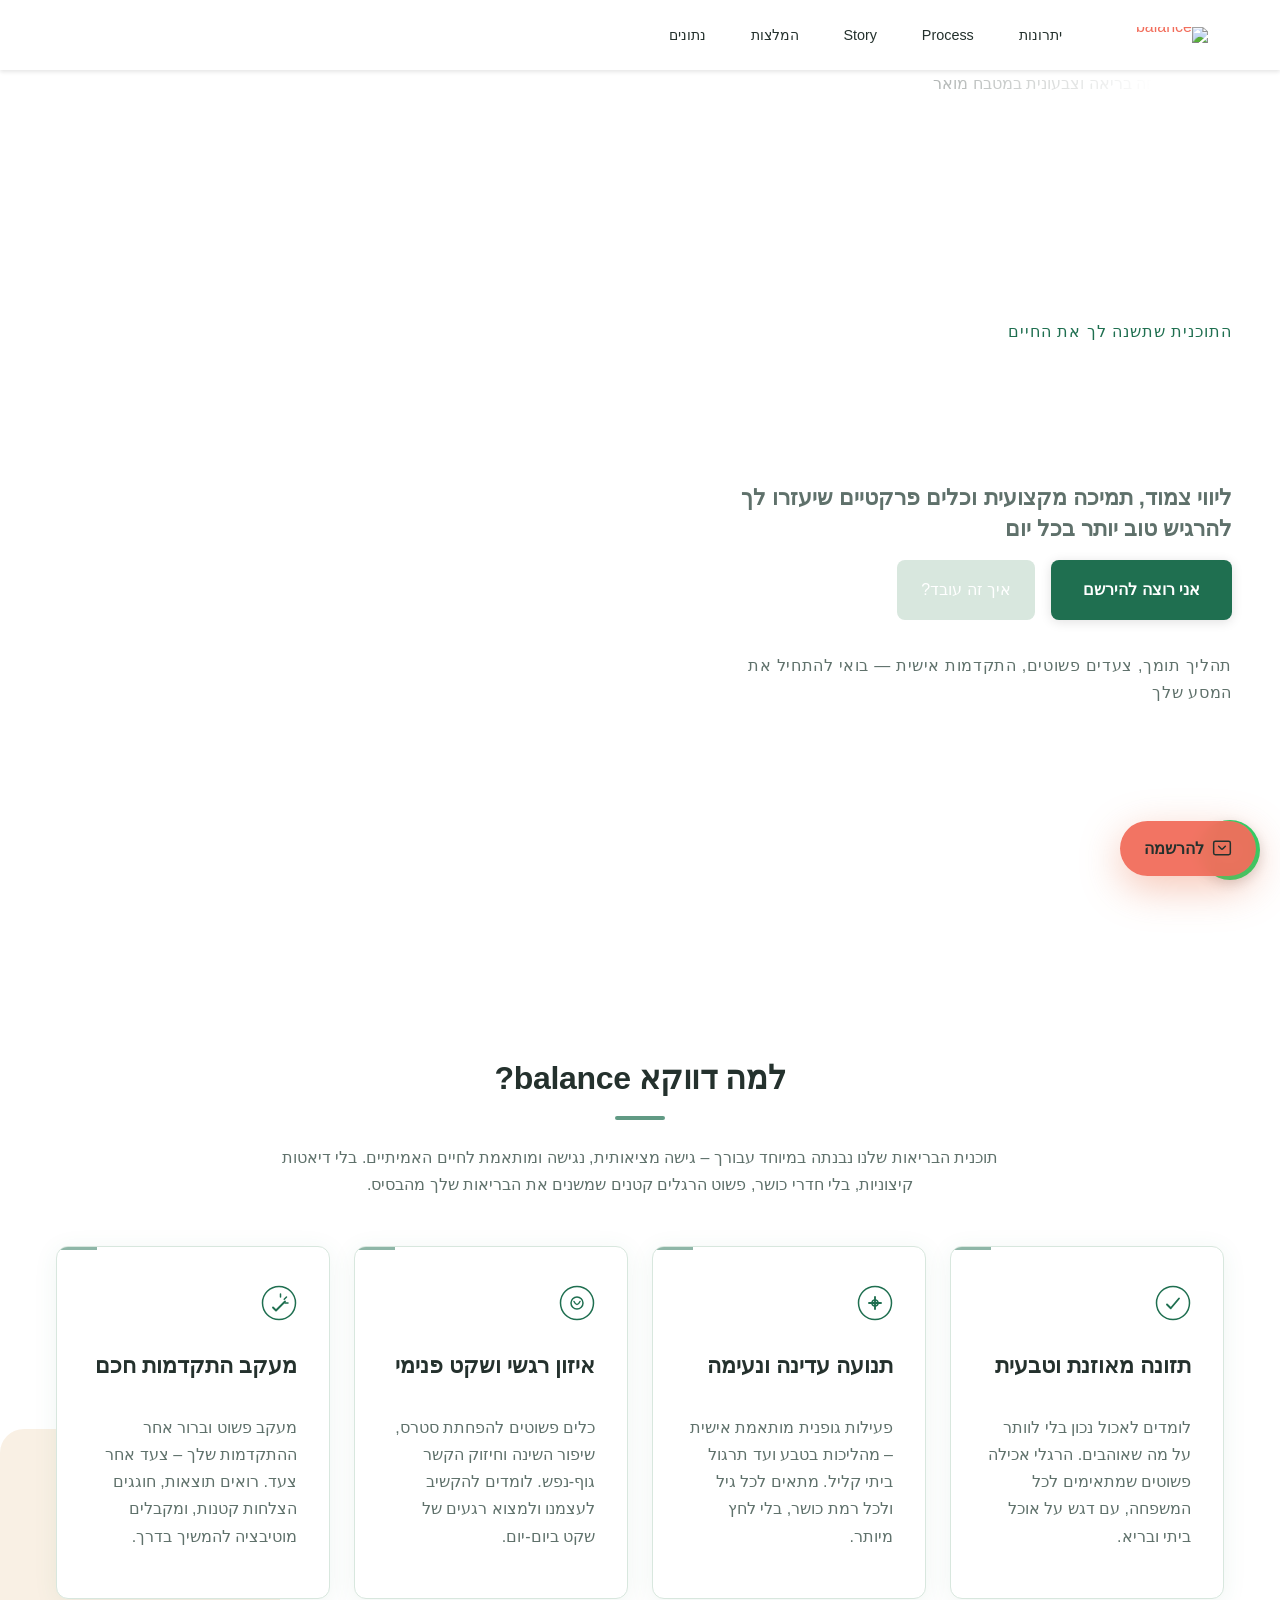
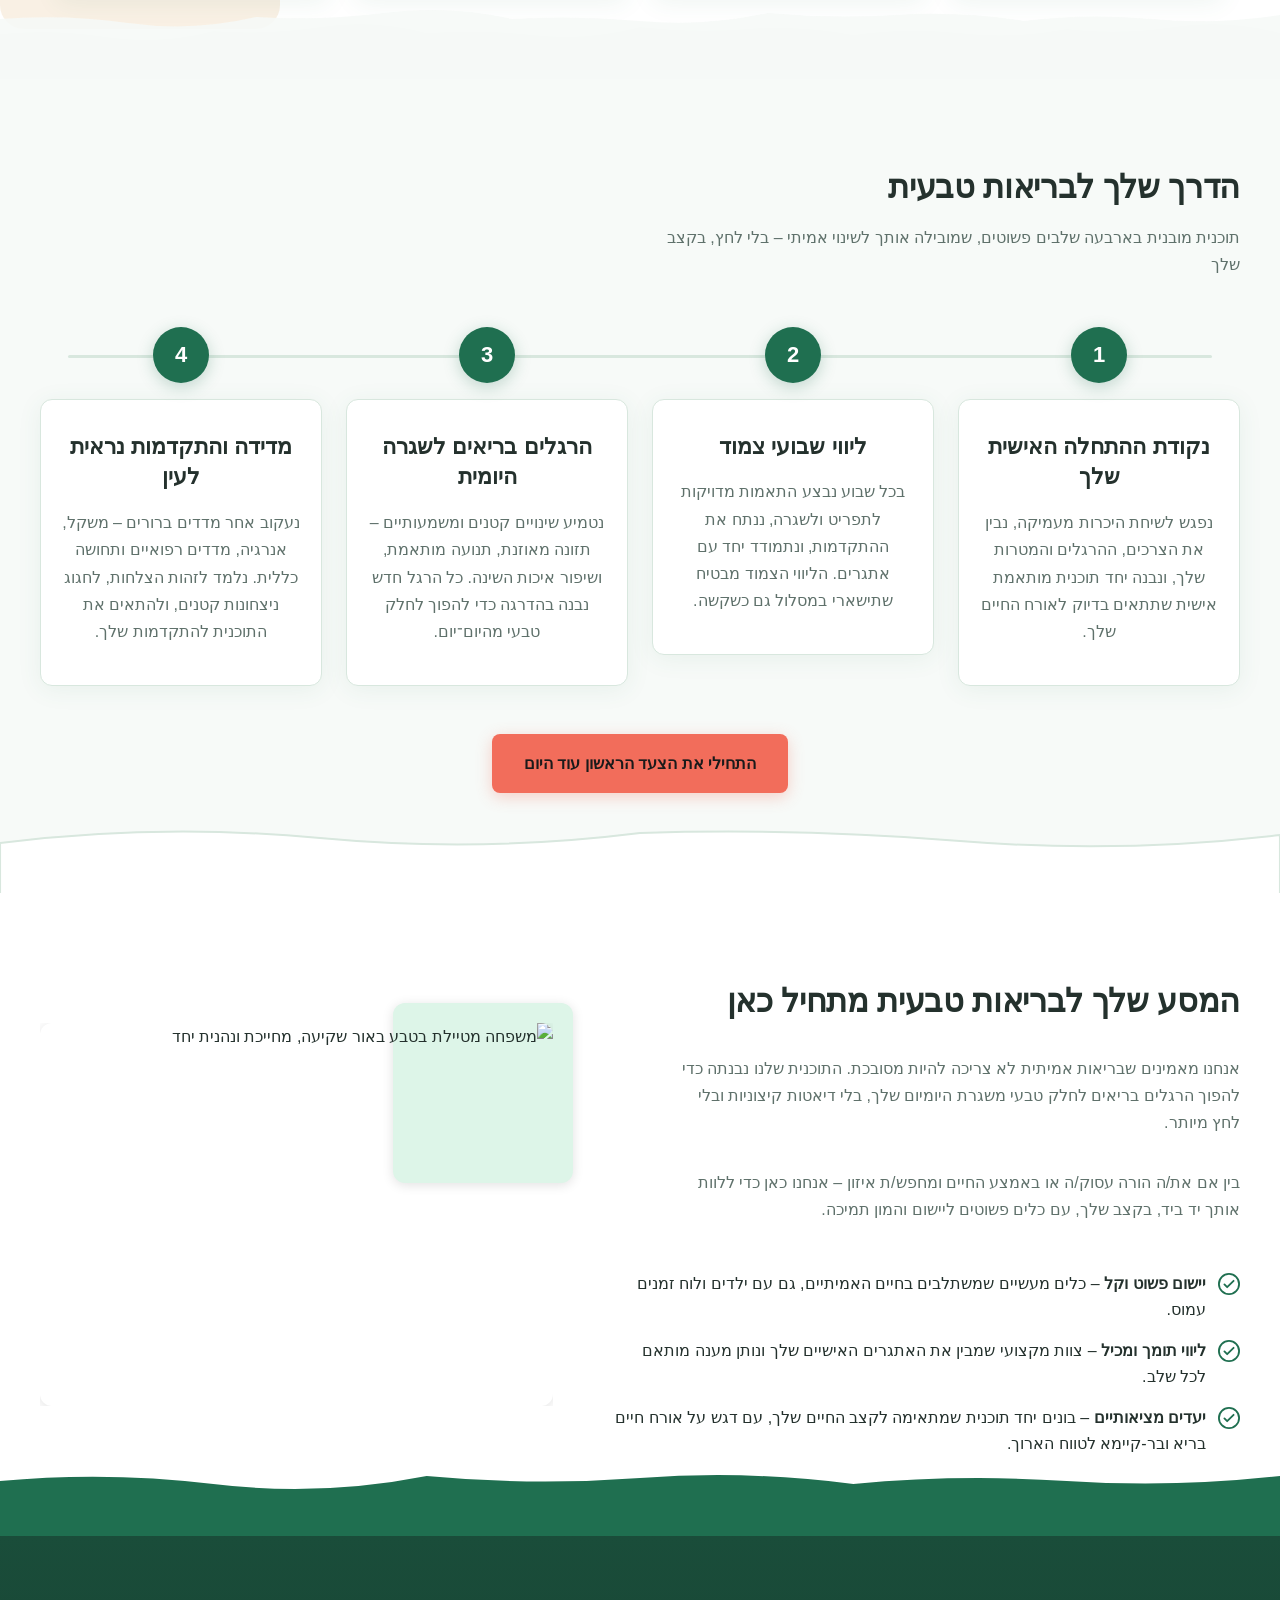
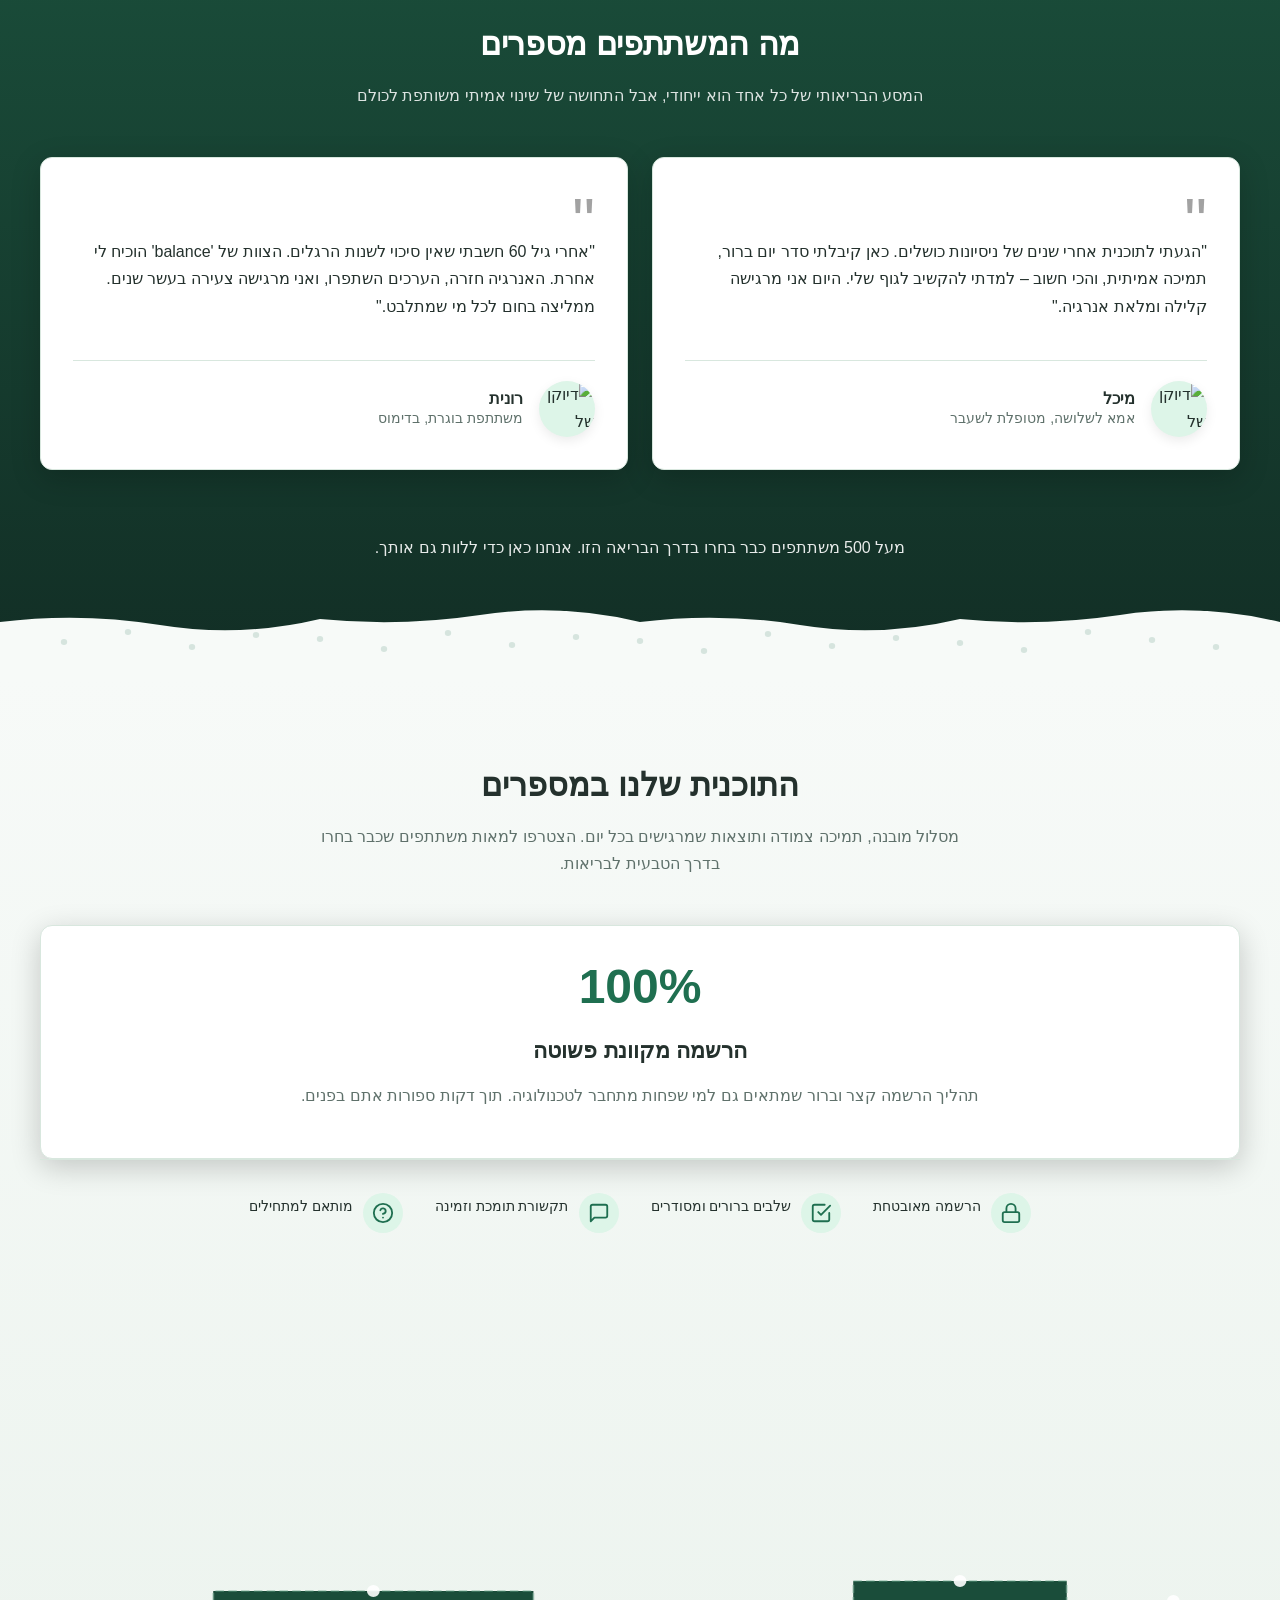
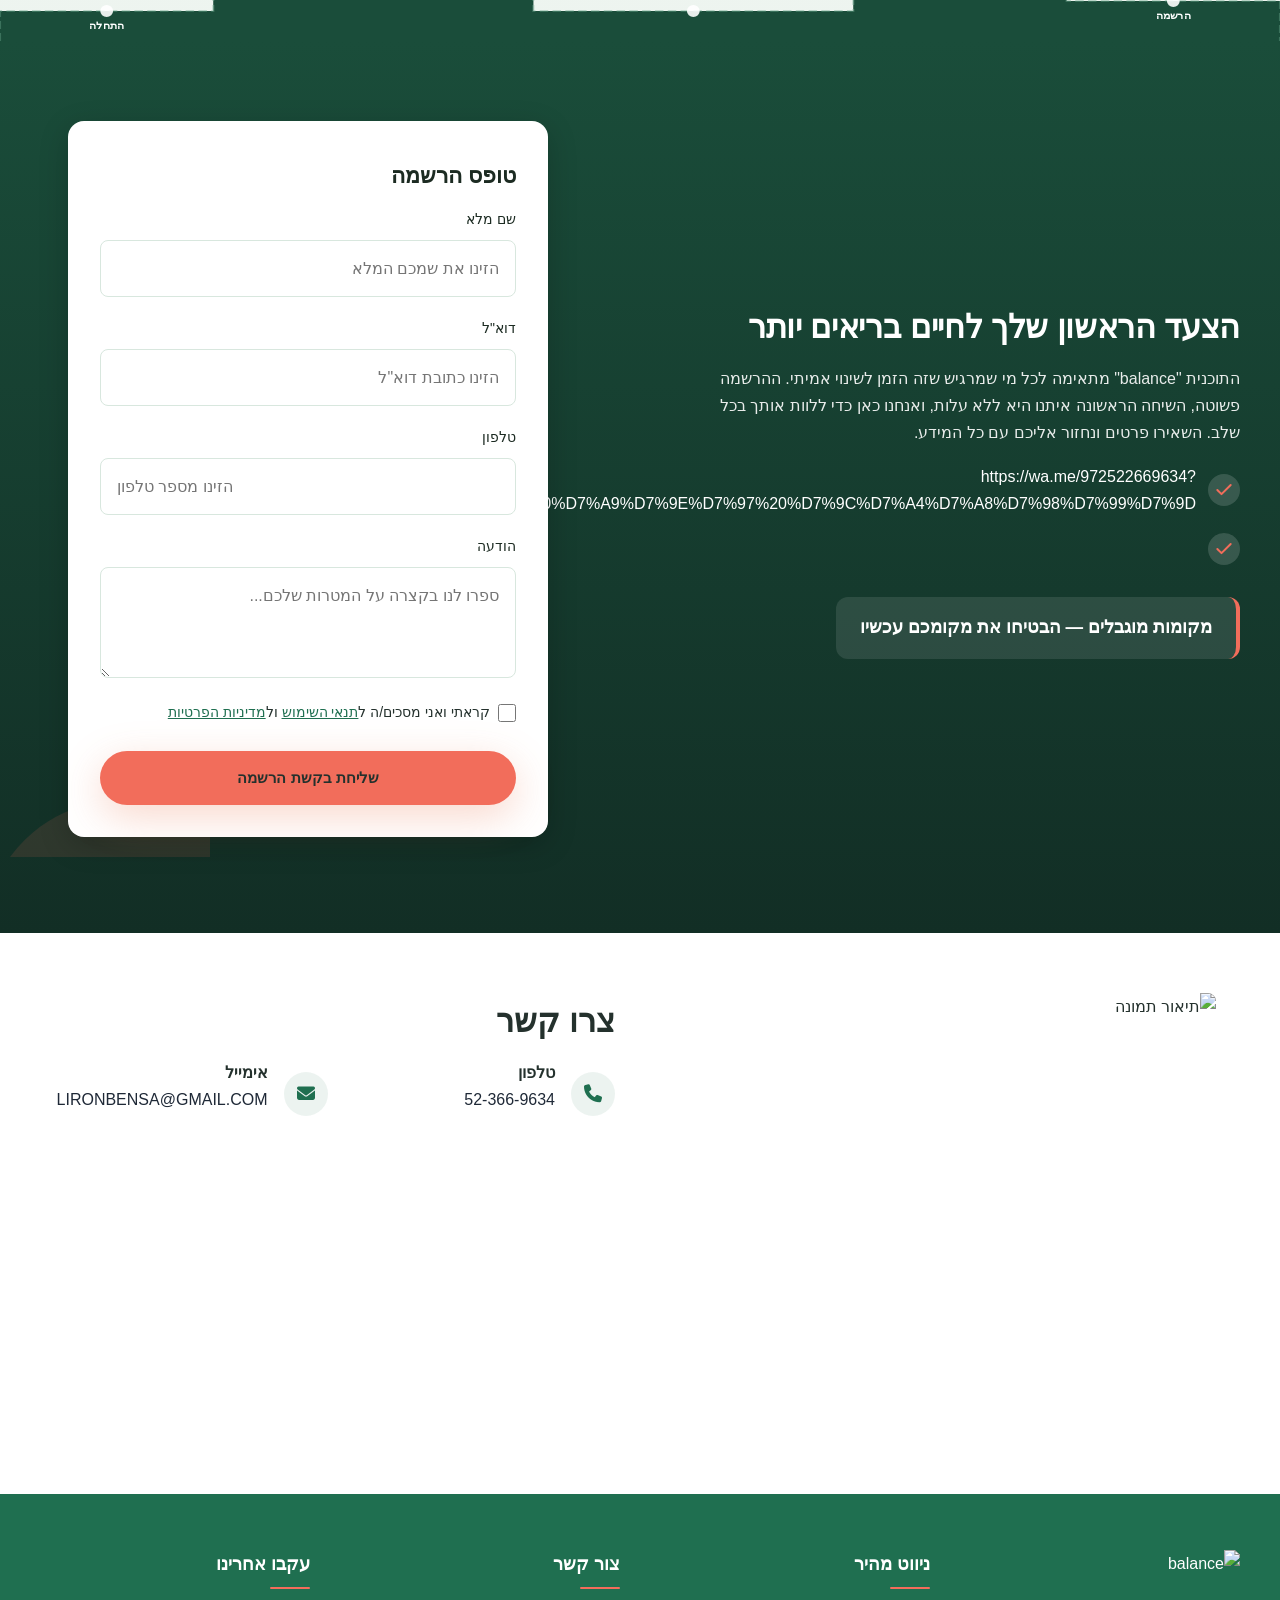
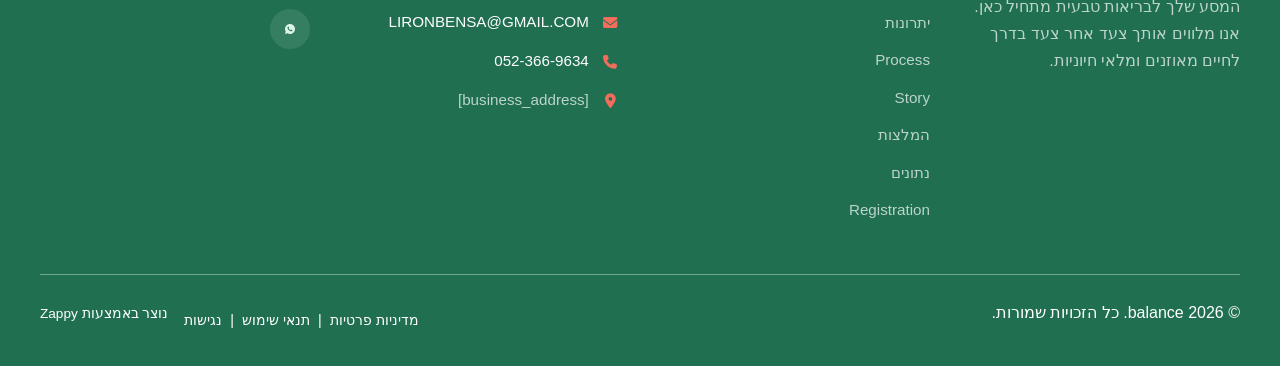
==== commit df7a4e4f: "Incremental sync: 1 page(s) — update_alignment" ====
--- a/public/index.html
+++ b/public/index.html
@@ -1 +1 @@
-<!doctype html><html dir="rtl" lang="he"><head><meta charset="UTF-8"><meta content="width=device-width,initial-scale=1" name="viewport"><meta content="index, follow" name="robots"><title>התחל את המסע לבריאות טבעית — בטבע שלך</title><meta content="גלה את התכנית המובילה לאורח חיים בריא וירידה במשקל. השתתף עכשיו בהדרכה מקצועית, תזונה נכונה והרגלי אכילה מותאמים אישית. ההרשמה פתוחה — צעד ראשון לשינוי אמיתי!" name="description"><meta content="בריאות טבעית, ירידה במשקל, אורח חיים בריא, הרזיה, תזונה" name="keywords"><link href="/assets/favicon.ico" rel="icon" type="image/x-icon"><link href="/assets/favicon-16x16.png" rel="icon" type="image/png" sizes="16x16"><link href="/assets/favicon-32x32.png" rel="icon" type="image/png" sizes="32x32"><link href="/assets/favicon-48x48.png" rel="icon" type="image/png" sizes="48x48"><link href="/assets/favicon-192x192.png" rel="icon" type="image/png" sizes="192x192"><link href="/assets/favicon-512x512.png" rel="icon" type="image/png" sizes="512x512"><link href="/assets/apple-touch-icon.png" rel="apple-touch-icon"><script>!function(){"use strict";var t="167f9186-6f8e-4a9a-8d11-cf7bab39ed76",e="https://api.zappy5.com/api/analytics/track",a=18e5,n=2592e6,o=!0,i=!0,r=!0;var s=function(){var e="zappy_visitor_"+t,a=null;try{if(a=localStorage.getItem(e)){var o=JSON.parse(a),i=Date.now();if(i-o.created<n)return o.lastSeen=i,localStorage.setItem(e,JSON.stringify(o)),o.id}}catch(t){console.warn("Zappy Analytics: LocalStorage not available")}var r="zv_"+Date.now()+"_"+Math.random().toString(36).substr(2,9);try{localStorage.setItem(e,JSON.stringify({id:r,created:Date.now(),lastSeen:Date.now()}))}catch(t){}return r}(),c=function(){var e="zappy_session_"+t,n=null;try{if(n=sessionStorage.getItem(e)){var o=JSON.parse(n),i=Date.now();if(i-o.timestamp<a)return o.timestamp=i,sessionStorage.setItem(e,JSON.stringify(o)),o.id}}catch(t){console.warn("Zappy Analytics: SessionStorage not available")}var r="zs_"+Date.now()+"_"+Math.random().toString(36).substr(2,9);try{sessionStorage.setItem(e,JSON.stringify({id:r,timestamp:Date.now()}))}catch(t){}return r}();function l(a,n){n=n||{};var o={website_id:t,event_type:a,page_path:window.location.pathname,referrer:document.referrer||"direct",visitor_id:s,session_id:c,metadata:n};if(navigator.sendBeacon){var i=new Blob([JSON.stringify(o)],{type:"application/json"});navigator.sendBeacon(e,i)}else fetch(e,{method:"POST",headers:{"Content-Type":"application/json"},body:JSON.stringify(o),keepalive:!0}).catch(function(t){console.warn("Zappy Analytics: Failed to track event",t)})}o&&l("pageview",{title:document.title,url:window.location.href}),i&&document.addEventListener("click",function(t){var e=t.target;if("BUTTON"===e.tagName||e.closest("button")){var a="BUTTON"===e.tagName?e:e.closest("button");l("click",{element:"button",text:a.textContent.trim().substring(0,100),id:a.id||null,class:a.className||null})}else if("A"===e.tagName||e.closest("a")){var n="A"===e.tagName?e:e.closest("a");l("navigation",{element:"link",text:n.textContent.trim().substring(0,100),href:n.href,external:n.hostname!==window.location.hostname})}},!0),r&&document.addEventListener("submit",function(t){var e=t.target;l("form_submit",{form_id:e.id||null,form_name:e.name||null,form_action:e.action||null,form_method:e.method||"GET"})},!0);var d=Date.now();window.addEventListener("beforeunload",function(){l("page_unload",{time_on_page:Math.floor((Date.now()-d)/1e3),page_path:window.location.pathname})}),window.zappyAnalytics={track:l,getVisitorId:function(){return s},getSessionId:function(){return c}}}()</script><meta content="התחל את המסע לבריאות טבעית — בטבע שלך" property="og:title"><meta content="גלה את התכנית המובילה לאורח חיים בריא וירידה במשקל. השתתף עכשיו בהדרכה מקצועית, תזונה נכונה והרגלי אכילה מותאמים אישית. ההרשמה פתוחה — צעד ראשון לשינוי אמיתי!" property="og:description"><meta content="summary_large_image" name="twitter:card"><meta content="התחל את המסע לבריאות טבעית — בטבע שלך" name="twitter:title"><meta content="גלה את התכנית המובילה לאורח חיים בריא וירידה במשקל. השתתף עכשיו בהדרכה מקצועית, תזונה נכונה והרגלי אכילה מותאמים אישית. ההרשמה פתוחה — צעד ראשון לשינוי אמיתי!" name="twitter:description"><script type="application/ld+json">{"@context":"https://schema.org","@graph":[{"@type":"Organization","@id":"https://beteva-shelcha.zappy5.app#organization","name":"balance","url":"https://beteva-shelcha.zappy5.app","description":"A health program landing page designed to attract and convert visitors into registered participants. The business focuses on wellness and healthy living, offering a structured program that users can sign up for online.","contactPoint":[{"@type":"ContactPoint","contactType":"customer service","email":"LIRONBENSA@GMAIL.COM","telephone":"052-366-9634⁩"}]},{"@type":"WebSite","@id":"https://beteva-shelcha.zappy5.app#website","url":"https://beteva-shelcha.zappy5.app","name":"balance","publisher":{"@id":"https://beteva-shelcha.zappy5.app#organization"}},{"@type":"ContactPage","@id":"https://beteva-shelcha.zappy5.app#contactpage","url":"https://beteva-shelcha.zappy5.app","name":"התחל את המסע לבריאות טבעית — בטבע שלך","mainEntity":{"@id":"https://beteva-shelcha.zappy5.app#organization"},"potentialAction":{"@type":"CommunicateAction","target":{"@type":"EntryPoint","urlTemplate":"https://beteva-shelcha.zappy5.app/api/email/contact-form","actionPlatform":["http/method=POST"],"contentType":"application/json"},"instrument":[{"@type":"PropertyValue","name":"name","propertyID":"text","valueRequired":true,"description":"הזינו את שמכם המלא"},{"@type":"PropertyValue","name":"email","propertyID":"email","valueRequired":true,"description":"הזינו כתובת דוא&quot;ל"},{"@type":"PropertyValue","name":"phone","propertyID":"tel","valueRequired":true,"description":"הזינו מספר טלפון"},{"@type":"PropertyValue","name":"message","propertyID":"textarea","valueRequired":false,"description":"ספרו לנו בקצרה על המטרות שלכם..."},{"@type":"PropertyValue","name":"privacy_consent-dup-1782985232294-4","propertyID":"checkbox","valueRequired":true}]}}]}</script><meta content="website" property="og:type"><meta content="he_IL" property="og:locale"><link href="https://cdnjs.cloudflare.com/ajax/libs/font-awesome/6.4.0/css/all.min.css" rel="stylesheet"><style>.skip-link{position:absolute;top:0;left:0;transform:translateY(-200%);padding:12px 18px;background:var(--bg-dark,#1a1a1a);color:var(--text-light,#fff);font-weight:600;border-radius:0 0 8px 0;z-index:10000}.skip-link:focus{transform:none;outline:2px solid var(--ring,#fff);outline-offset:2px}:focus-visible{outline:2px solid var(--ring,currentColor);outline-offset:3px}</style><link href="/assets/favicon.ico" rel="icon" type="image/x-icon"><link href="/assets/favicon-16x16.png" rel="icon" type="image/png" sizes="16x16"><link href="/assets/favicon-32x32.png" rel="icon" type="image/png" sizes="32x32"><link href="/assets/favicon-48x48.png" rel="icon" type="image/png" sizes="48x48"><link href="/assets/favicon-192x192.png" rel="icon" type="image/png" sizes="192x192"><link href="/assets/favicon-512x512.png" rel="icon" type="image/png" sizes="512x512"><link href="/assets/apple-touch-icon.png" rel="apple-touch-icon"><link href="https://cdn.jsdelivr.net/npm/vanilla-cookieconsent@3/dist/cookieconsent.css" rel="stylesheet"><script src="https://cdn.jsdelivr.net/npm/vanilla-cookieconsent@3/dist/cookieconsent.umd.js"></script><script src="https://cdn.jsdelivr.net/gh/mickidum/acc_toolbar/acctoolbar/acctoolbar.min.js"></script><link href="/styles.css" rel="stylesheet"><script>window.ZAPPY_WEBSITE_ID="167f9186-6f8e-4a9a-8d11-cf7bab39ed76",window.ZAPPY_API_BASE="https://api.zappy5.com"</script><style id="zappy-dropdown-submenu-styles">#navMenu li:has(.sub-menu),.nav-menu li:has(.sub-menu),.navbar li:has(.sub-menu),nav li:has(.sub-menu){position:relative}#navMenu .sub-menu,.nav-menu .sub-menu,.navbar .sub-menu,nav .sub-menu{display:block!important;position:absolute!important;top:100%;left:0;min-width:220px;background:#fff;border-radius:8px;box-shadow:0 8px 25px rgba(0,0,0,.15);padding:8px 0;opacity:0;visibility:hidden;transform:translateY(10px);transition:all .3s ease;z-index:1000;list-style:none;pointer-events:none}#navMenu li:hover>.sub-menu,.nav-menu li:hover>.sub-menu,.navbar li:hover>.sub-menu,nav li:hover>.sub-menu{opacity:1!important;visibility:visible!important;transform:translateY(0)!important;pointer-events:auto!important}.sub-menu li{list-style:none;margin:0;padding:0}.sub-menu a{display:block!important;padding:10px 16px!important;color:var(--text-dark,#333)!important;font-weight:500;text-decoration:none;white-space:nowrap;transition:background-color .2s}.sub-menu .zappy-nav-child>a{padding-left:28px!important;font-size:.9em!important;opacity:.85!important}[dir=rtl] .sub-menu .zappy-nav-child>a,html[lang=ar] .sub-menu .zappy-nav-child>a,html[lang=he] .sub-menu .zappy-nav-child>a{padding-left:10px!important;padding-right:28px!important}.sub-menu .zappy-nav-parent>a{font-weight:600!important}.sub-menu a:hover{background-color:#f5f5f5}[dir=rtl] .nav-menu .sub-menu,[dir=rtl] .navbar .sub-menu,[dir=rtl] nav .sub-menu,html[lang=ar] .nav-menu .sub-menu,html[lang=ar] .navbar .sub-menu,html[lang=ar] nav .sub-menu,html[lang=he] .nav-menu .sub-menu,html[lang=he] .navbar .sub-menu,html[lang=he] nav .sub-menu{left:auto!important;right:0!important}.sub-menu:empty,.sub-menu:not(:has(li)):not(:has(> a)),.sub-menu:not(:has(li:not(.zappy-hidden-menu-item))):not(:has(> a)){display:none!important;opacity:0!important;visibility:hidden!important;pointer-events:none!important}li:has(.menu-group-title):hover>.sub-menu{opacity:1!important;visibility:visible!important;transform:translateY(0)!important;pointer-events:auto!important}#navMenu>li>.menu-group-title,.nav-menu>li>.menu-group-title{display:inline-block;padding:.5rem 1rem;cursor:default;user-select:none}@media (max-width:768px){#navMenu .sub-menu,.nav-menu .sub-menu,.navbar .sub-menu,nav .sub-menu{position:static!important;transform:none!important;box-shadow:none!important;background:0 0!important;max-height:0;overflow:hidden;opacity:0;visibility:hidden;transition:max-height .3s ease,opacity .3s ease;padding:0!important;border-radius:0!important}#navMenu .sub-menu.mobile-expanded,.nav-menu .sub-menu.mobile-expanded,.navbar .sub-menu.mobile-expanded{max-height:none!important;overflow-y:visible!important;opacity:1!important;visibility:visible!important;padding:8px 0 8px 16px!important}[dir=rtl] .sub-menu.mobile-expanded,html[lang=he] .sub-menu.mobile-expanded{padding:8px 16px 8px 0!important}#navMenu li:hover>.sub-menu,.nav-menu li:hover>.sub-menu,.navbar li:hover>.sub-menu,nav li:hover>.sub-menu{opacity:0;visibility:hidden;pointer-events:none}#navMenu li>.sub-menu.mobile-expanded,.nav-menu li>.sub-menu.mobile-expanded,.navbar li>.sub-menu.mobile-expanded,nav li>.sub-menu.mobile-expanded{opacity:1!important;visibility:visible!important;pointer-events:auto!important}#navMenu li:has(.sub-menu),.nav-menu li:has(.sub-menu),.navbar li:has(.sub-menu),nav li:has(.sub-menu){display:flex!important;flex-wrap:wrap!important;align-items:center!important;position:relative!important;min-height:44px!important}#navMenu li:has(.sub-menu)>a,.nav-menu li:has(.sub-menu)>a,.navbar li:has(.sub-menu)>a,nav li:has(.sub-menu)>a{flex:1!important;min-width:0!important}#navMenu li:has(.sub-menu)>.menu-group-title,.nav-menu li:has(.sub-menu)>.menu-group-title,.navbar li:has(.sub-menu)>.menu-group-title,nav li:has(.sub-menu)>.menu-group-title{flex:1!important;min-width:0!important;padding:0!important;line-height:inherit!important}#navMenu li:has(.sub-menu)>.sub-menu,.nav-menu li:has(.sub-menu)>.sub-menu,.navbar li:has(.sub-menu)>.sub-menu,nav li:has(.sub-menu)>.sub-menu{flex-basis:100%!important;width:100%!important}#navMenu li:has(.sub-menu)>a [class*=arrow],#navMenu li:has(.sub-menu)>a [class*=chevron],.nav-menu li:has(.sub-menu)>a .fa-angle-down,.nav-menu li:has(.sub-menu)>a .fa-chevron-down,.nav-menu li:has(.sub-menu)>a [class*=arrow],.nav-menu li:has(.sub-menu)>a [class*=chevron],nav li:has(.sub-menu)>a [class*=arrow],nav li:has(.sub-menu)>a [class*=chevron]{display:none!important;visibility:hidden!important}.mobile-submenu-toggle{display:flex!important;align-items:center!important;justify-content:center!important;width:44px!important;height:auto!important;background:0 0!important;border:none!important;cursor:pointer!important;color:var(--text-dark)!important;position:static!important;flex-shrink:0!important;align-self:stretch!important;z-index:2!important;padding:0!important;margin:0!important}.mobile-submenu-toggle::after{content:''!important;width:0!important;height:0!important;border-left:6px solid transparent!important;border-right:6px solid transparent!important;border-top:7px solid currentColor!important;transition:transform .3s ease!important}.mobile-submenu-toggle.expanded::after{transform:rotate(180deg)!important}.sub-menu a{padding:10px 0!important;display:block!important;color:var(--text-dark)!important;white-space:normal!important}.sub-menu .zappy-nav-child>a{padding-left:28px!important;font-size:.9em!important;opacity:.85!important}[dir=rtl] .sub-menu .zappy-nav-child>a,html[lang=ar] .sub-menu .zappy-nav-child>a,html[lang=he] .sub-menu .zappy-nav-child>a{padding-left:0!important;padding-right:28px!important}.sub-menu .zappy-nav-parent>a{font-weight:600!important}#navMenu.active,.nav-menu.active{max-width:100vw!important;overflow-x:hidden!important;box-sizing:border-box!important}.navbar .sub-menu li a,.zappy-products-dropdown .sub-menu a,nav.navbar .sub-menu li a{color:var(--text-dark)!important}}@media (min-width:769px){.mobile-submenu-toggle{display:none!important}}</style><style id="zappy-widget-visibility">html[dir=rtl] .whatsapp-float{right:20px!important;left:auto!important}html:not([dir]) .whatsapp-float,html[dir=ltr] .whatsapp-float{left:20px!important;right:auto!important}html[dir=rtl] #mic-access-tool-general-button,html[dir=rtl] #mic-init-access-tool #mic-access-tool-general-button,html[dir=rtl] #mic-init-access-tool .mic-access-tool-general-button,html[dir=rtl] ._access-icon,html[dir=rtl] .mic-access-tool-general-button{left:20px!important;right:auto!important}html:not([dir]) #mic-access-tool-general-button,html:not([dir]) #mic-init-access-tool #mic-access-tool-general-button,html:not([dir]) #mic-init-access-tool .mic-access-tool-general-button,html:not([dir]) ._access-icon,html:not([dir]) .mic-access-tool-general-button,html[dir=ltr] #mic-access-tool-general-button,html[dir=ltr] #mic-init-access-tool #mic-access-tool-general-button,html[dir=ltr] #mic-init-access-tool .mic-access-tool-general-button,html[dir=ltr] ._access-icon,html[dir=ltr] .mic-access-tool-general-button{right:20px!important;left:auto!important}@media (max-width:768px){.whatsapp-float{display:flex!important}}@media (min-width:769px){.whatsapp-float{display:flex!important}}@media (max-width:768px){#mic-access-tool-general-button,#mic-init-access-tool #mic-access-tool-general-button,#mic-init-access-tool .mic-access-tool-general-button,._access-icon,.mic-access-tool-general-button{display:flex!important;visibility:visible!important;opacity:1!important;pointer-events:auto!important}#mic-access-tool-box.opened-mic-access-tool,#mic-init-access-tool #mic-access-tool-box.opened-mic-access-tool,.mic-access-tool-box.opened-mic-access-tool{visibility:visible!important;opacity:1!important;pointer-events:auto!important}}@media (min-width:769px){#mic-access-tool-general-button,#mic-init-access-tool #mic-access-tool-general-button,#mic-init-access-tool .mic-access-tool-general-button,._access-icon,.mic-access-tool-general-button{display:flex!important;visibility:visible!important;opacity:1!important;pointer-events:auto!important}#mic-access-tool-box.opened-mic-access-tool,#mic-init-access-tool #mic-access-tool-box.opened-mic-access-tool,.mic-access-tool-box.opened-mic-access-tool{visibility:visible!important;opacity:1!important;pointer-events:auto!important}}</style></head><body><a href="#main" class="skip-link">דלג לתוכן הראשי</a><nav class="navbar" dir="rtl"><button class="mobile-toggle" aria-label="Menu" id="mobileToggle"><svg viewBox="0 0 24 24" fill="none" height="24" width="24" class="hamburger-icon"><path d="M3 12h18M3 6h18M3 18h18" stroke="currentColor" stroke-width="2" stroke-linecap="round"></path></svg> <svg viewBox="0 0 24 24" fill="none" height="24" width="24" style="display:none" class="close-icon"><path d="M18 6L6 18M6 6l12 12" stroke="currentColor" stroke-width="2" stroke-linecap="round"></path></svg></button> <button class="phone-header-btn" aria-label="Call" data-phone="0523669634⁩"><svg viewBox="0 0 24 24" fill="currentColor" height="20" width="20"><path d="M22 16.92v3a2 2 0 0 1-2.18 2 19.79 19.79 0 0 1-8.63-3.07 19.5 19.5 0 0 1-6-6 19.79 19.79 0 0 1-3.07-8.67A2 2 0 0 1 4.11 2h3a2 2 0 0 1 2 1.72 12.84 12.84 0 0 0 .7 2.81 2 2 0 0 1-.45 2.11L8.09 9.91a16 16 0 0 0 6 6l1.27-1.27a2 2 0 0 1 2.11-.45 12.84 12.84 0 0 0 2.81.7A2 2 0 0 1 22 16.92z"></path></svg></button><div class="nav-container"><div class="nav-right-group"><div class="nav-brand"><a href="/" class="logo-link"><img alt="balance" class="logo" src="/assets/site-----image-1.webp"></a></div><ul class="nav-menu" id="navMenu"><li><a href="#benefits">יתרונות</a></li><li><a href="#process">Process</a></li><li><a href="#story">Story</a></li><li><a href="#testimonials">המלצות</a></li><li><a href="#stats">נתונים</a></li></ul></div><div class="nav-cta-container"></div></div></nav><script>window.addEventListener("load",function(){const e=document.querySelector(".navbar, nav, header");if(!e)return void console.log("[Navbar] Navbar element not found");let t=document.getElementById("mobileToggle")||document.querySelector(".mobile-toggle")||document.querySelector(".hamburger")||document.querySelector(".hamburger-menu")||document.querySelector(".menu-toggle")||document.querySelector(".burger-menu")||document.querySelector('[aria-label="Menu"]')||document.querySelector('[aria-label="תפריט"]');const o=document.querySelector(".phone-header-btn"),n=window.getComputedStyle(e);let r=n.backgroundColor;if(console.log("[Navbar] Initial navbar background:",r),"transparent"===r||"rgba(0, 0, 0, 0)"===r||r.startsWith("rgba")&&r.includes(", 0)")){const e=n.backgroundImage;if(e&&"none"!==e)console.log("[Navbar] Navbar has background image/gradient, using dark text"),r="rgb(240, 240, 240)";else{const e=window.getComputedStyle(document.body).backgroundColor;console.log("[Navbar] Navbar transparent, using body background:",e),r=e}}const a=r.match(/\d+/g);if(a&&a.length>=3){const e=(.299*parseInt(a[0])+.587*parseInt(a[1])+.114*parseInt(a[2]))/255;console.log("[Navbar] Mobile button colors preserved from Claude CSS (luminance:",e.toFixed(2)+")");const n=document.createElement("style");n.id="zappy-mobile-nav-fix";document.documentElement.lang;document.documentElement.dir,n.textContent='\n        /* Hide mobile buttons on desktop, show only on mobile */\n        @media (min-width: 769px) {\n          .mobile-toggle,\n          .phone-header-btn {\n            display: none !important;\n          }\n        }\n        \n        /* Show and position mobile buttons correctly on mobile */\n        @media (max-width: 768px) {\n          .navbar,\n          nav.navbar {\n            min-height: 70px !important;\n          }\n\n          .mobile-toggle,\n          .phone-header-btn {\n            position: absolute !important;\n            top: 0 !important;\n            bottom: 0 !important;\n            margin-top: auto !important;\n            margin-bottom: auto !important;\n            transform: none !important;\n            z-index: 1001 !important;\n            display: flex !important;\n            align-items: center !important;\n            justify-content: center !important;\n            width: 36px !important;\n            height: 36px !important;\n            border-radius: 50% !important;\n            border: none !important;\n            cursor: pointer !important;\n            padding: 6px !important;\n            background: none !important;\n            color: var(--nav-text, var(--text-dark)) !important;\n            touch-action: manipulation !important;\n            -webkit-tap-highlight-color: transparent !important;\n          }\n\n          html[data-zappy-site-type="ecommerce"] .phone-header-btn,\n          body[data-zappy-site-type="ecommerce"] .phone-header-btn,\n          html[data-zappy-site-type="ecommerce"] header .phone-header-btn,\n          html[data-zappy-site-type="ecommerce"] nav .phone-header-btn {\n            display: none !important;\n            visibility: hidden !important;\n            width: 0 !important;\n            height: 0 !important;\n            min-width: 0 !important;\n            overflow: hidden !important;\n          }\n          \n          /* LTR positioning (default): hamburger LEFT, phone RIGHT */\n          html:not([dir="rtl"]):not([lang="he"]):not([lang="ar"]) .mobile-toggle,\n          html[dir="ltr"] .mobile-toggle {\n            left: 12px !important;\n            right: auto !important;\n          }\n          html:not([dir="rtl"]):not([lang="he"]):not([lang="ar"]) .phone-header-btn,\n          html[dir="ltr"] .phone-header-btn {\n            right: 12px !important;\n            left: auto !important;\n          }\n          \n          /* RTL positioning: hamburger RIGHT, phone LEFT */\n          html[dir="rtl"] .mobile-toggle,\n          html[lang="he"] .mobile-toggle,\n          html[lang="ar"] .mobile-toggle {\n            right: 12px !important;\n            left: auto !important;\n          }\n          html[dir="rtl"] .phone-header-btn,\n          html[lang="he"] .phone-header-btn,\n          html[lang="ar"] .phone-header-btn {\n            left: 12px !important;\n            right: auto !important;\n          }\n          \n          /* CRITICAL: Ensure nav-container has min-height on mobile */\n          /* All children are positioned absolutely/fixed on mobile, so height:auto collapses to 0 */\n          .nav-container {\n            min-height: 70px !important;\n            position: relative !important;\n          }\n          \n          /* Ensure SVG icons are properly sized and inherit color */\n          .mobile-toggle svg,\n          .phone-header-btn svg {\n            width: 24px !important;\n            height: 24px !important;\n            /* Don\'t force display - let JavaScript control hamburger/close toggle */\n          }\n          \n          /* Reset nav-cta-container on mobile - remove desktop box-shadow/padding */\n          /* that creates a visible ghost box when CTA button is hidden */\n          .nav-cta-container {\n            box-shadow: none !important;\n            padding: 0 !important;\n          }\n          \n          /* Hide nav-cta-container entirely on mobile when there\'s no lang-switcher */\n          /* (only the CTA button is inside, and it\'s hidden on mobile) */\n          .nav-cta-container:not(:has(.lang-switcher)) {\n            display: none !important;\n          }\n          \n          /* CRITICAL: Prevent hero image fade gradient from bleeding over headline text */\n          /* The .image-fade-gradient has bottom: -30px (extends below parent) */\n          /* On mobile stacked layout, this overlaps the h1 text below the image */\n          .hero-image-column {\n            overflow: hidden !important;\n          }\n          .image-fade-gradient {\n            bottom: 0 !important;\n          }\n          \n          /* Hide desktop language switcher on mobile - hamburger menu handles it */\n          /* High specificity to override stored CSS */\n          .lang-switcher,\n          .nav-cta-container .lang-switcher,\n          .nav-container .lang-switcher,\n          .navbar .lang-switcher,\n          .navbar .nav-cta-container .lang-switcher {\n            display: none !important;\n          }\n        }\n      ';const r=document.getElementById("zappy-mobile-nav-fix");r&&r.remove(),document.head.appendChild(n),console.log("[Navbar] Critical CSS injected for mobile nav positioning");const i=window.innerWidth<=768;if(t){const e=t.querySelector(".hamburger-icon"),o=t.querySelector(".close-icon");e&&(e.style.setProperty("width","24px","important"),e.style.setProperty("height","24px","important"),e.style.setProperty("display","block","important")),o&&(o.style.setProperty("width","24px","important"),o.style.setProperty("height","24px","important"),o.style.setProperty("display","none","important")),i?(t.style.setProperty("position","absolute","important"),t.style.setProperty("top","0","important"),t.style.setProperty("bottom","0","important"),t.style.setProperty("margin-top","auto","important"),t.style.setProperty("margin-bottom","auto","important"),t.style.setProperty("transform","none","important"),t.style.setProperty("z-index","1001","important"),t.style.removeProperty("left"),t.style.removeProperty("right"),console.log("[Navbar] Mobile toggle positioning applied (mobile viewport)")):(t.style.removeProperty("position"),t.style.removeProperty("top"),t.style.removeProperty("transform"),t.style.removeProperty("z-index"),t.style.removeProperty("left"),t.style.removeProperty("right"),console.log("[Navbar] Desktop viewport - cleared mobile toggle inline positioning"))}if(o){const e=o.querySelector("svg");e&&(e.style.width="24px",e.style.height="24px",e.setAttribute("width","24"),e.setAttribute("height","24")),i?(o.style.setProperty("position","absolute","important"),o.style.setProperty("top","0","important"),o.style.setProperty("bottom","0","important"),o.style.setProperty("margin-top","auto","important"),o.style.setProperty("margin-bottom","auto","important"),o.style.setProperty("transform","none","important"),o.style.setProperty("z-index","1001","important"),o.style.removeProperty("left"),o.style.removeProperty("right"),console.log("[Navbar] Phone button positioning applied (mobile viewport)")):(o.style.removeProperty("position"),o.style.removeProperty("top"),o.style.removeProperty("transform"),o.style.removeProperty("z-index"),o.style.removeProperty("left"),o.style.removeProperty("right"),console.log("[Navbar] Desktop viewport - cleared phone button inline positioning"))}}else console.log("[Navbar] Could not parse background color:",r);t=document.getElementById("mobileToggle")||document.querySelector(".mobile-toggle")||document.querySelector(".hamburger")||document.querySelector(".hamburger-menu")||document.querySelector(".menu-toggle")||document.querySelector(".burger-menu")||document.querySelector('[aria-label="Menu"]')||document.querySelector('[aria-label="תפריט"]');const i=document.getElementById("navMenu")||document.querySelector(".nav-menu")||document.querySelector(".nav-links")||document.querySelector("nav ul:not(.submenu)");if(!t||!i)return void console.log("[Navbar] Mobile toggle or menu not found:",{toggle:!!t,menu:!!i});i.id||(i.id="navMenu"),console.log("[Navbar] Initializing mobile menu...");const l=t.cloneNode(!0);t.parentNode.replaceChild(l,t);var s=0;function p(e){var t=Date.now();t-s<300||(s=t,function(e){e.preventDefault(),e.stopPropagation();const t=l.querySelector(".hamburger-icon"),o=l.querySelector(".close-icon");i.classList.contains("active")?(i.classList.remove("active"),t&&t.style.setProperty("display","block","important"),o&&o.style.setProperty("display","none","important"),document.body.style.overflow="",document.body.classList.remove("menu-open"),console.log("[Navbar] Menu closed")):(i.classList.add("active"),t&&t.style.setProperty("display","none","important"),o&&o.style.setProperty("display","block","important"),document.body.style.overflow="hidden",document.body.classList.add("menu-open"),console.log("[Navbar] Menu opened"))}(e))}l.addEventListener("click",p),l.addEventListener("touchend",p),document.addEventListener("keydown",function(e){if(("Escape"===e.key||"Esc"===e.key)&&i.classList.contains("active")){const e=l.querySelector(".hamburger-icon"),t=l.querySelector(".close-icon");i.classList.remove("active"),e&&e.style.setProperty("display","block","important"),t&&t.style.setProperty("display","none","important"),document.body.style.overflow="",document.body.classList.remove("menu-open"),console.log("[Navbar] Menu closed (Escape)")}}),i.querySelectorAll("a").forEach(function(e){e.addEventListener("click",function(){if("#"===this.getAttribute("href"))return;const e=l.querySelector(".hamburger-icon"),t=l.querySelector(".close-icon");i.classList.remove("active"),e&&e.style.setProperty("display","block","important"),t&&t.style.setProperty("display","none","important"),document.body.style.overflow="",document.body.classList.remove("menu-open"),console.log("[Navbar] Menu closed (link clicked)")})});var m=i.querySelectorAll(".dropdown-toggle");m.forEach(function(e){e.addEventListener("click",function(e){e.preventDefault(),e.stopPropagation();var t=this.closest(".nav-dropdown");t&&(t.parentNode.querySelectorAll(".nav-dropdown.open").forEach(function(e){e!==t&&e.classList.remove("open")}),t.classList.toggle("open"),console.log("[Navbar] Dropdown toggled:",t.classList.contains("open")?"open":"closed"))})}),document.addEventListener("click",function(e){e.target.closest(".nav-dropdown")||document.querySelectorAll(".nav-dropdown.open").forEach(function(e){e.classList.remove("open")})}),console.log("[Navbar] Dropdown handlers initialized for "+m.length+" dropdowns"),o&&o.addEventListener("click",function(){const e=document.querySelectorAll('a[href^="tel:"]'),t=e.length>0?e[0].getAttribute("href").replace("tel:",""):"052-366-9634⁩";window.location.href="tel:"+t,console.log("[Navbar] Phone button clicked")}),console.log("[Navbar] Mobile menu initialized successfully")})</script><main id="main"><section class="index-hero-section" id="hero" data-band-index="0" data-layout-spec="בית-hero" style="--hero-fade-color:var(--bg-light)" data-hero-treatment="fade-bleed" data-hero-type="fullscreen-scrim"><div style="position:absolute !important;top:0px !important;left:0px !important;width:100% !important;height:100% !important;max-width:none !important;margin-left:0px !important;margin-right:0px !important;z-index:0 !important;overflow:hidden !important" data-element-id="img-1782987243710-e6vlpj8ge" data-element-type="image" data-zappy-wrapper-margins-applied="true" data-zappy-zoom-clip="true" data-zappy-zoom-wrapper="true" data-zappy-zoom-wrapper-align="center" data-zappy-zoom-wrapper-width-mode="full"><img alt="אישה מכינה ארוחה בריאה וצבעונית במטבח מואר" class="hero-fade-img" src="/assets/site-index-hero-image-1.webp" data-element-id="img-1782987243710-e6vlpj8ge" data-element-type="image" data-context="A calm adult preparing a colorful healthy meal near a sunlit window with natural greenery, shot in warm natural light with a soft depth of field. The subject is positioned on the left side of the frame, leaving the right side clean for text overlay." data-placeholder="index-hero-image-1" height="600" loading="eager" width="1200" data-zappy-object-position="0% 50%" data-zappy-zoom="1" style="object-position:0% 50% !important;margin:0px !important;position:absolute !important;left:0% !important;top:0% !important;width:100% !important;height:100% !important;max-width:none !important;max-height:none !important;display:block !important;object-fit:cover !important" data-hero-background="true" data-hero-bg="true" fetchpriority="high"></div><div class="hero-fade-content"><p class="hero-eyebrow">התוכנית שתשנה לך את החיים</p><h1 style="box-sizing:border-box !important;display:block !important;width:min(1095px, max(100%, -48px + 100vw)) !important;max-width:1095px !important;margin-left:calc(0.5 * (100% - min(1095px, max(100%, -48px + 100vw)))) !important;margin-right:calc(0.5 * (100% - min(1095px, max(100%, -48px + 100vw)))) !important;margin-inline:calc(0.5 * (100% - min(1095px, max(100%, -48px + 100vw)))) !important" class="hero-headline" data-element-id="move-1782990256450-cj3b7f1v" data-zappy-text-width="custom"><span style="color:#24312d !important"><h1 style="text-align:end"></h1><h1>לבנות בלבדןלבנות בלבד!</h1></span></h1><h3 class="hero-subtitle">ליווי צמוד, תמיכה מקצועית וכלים פרקטיים שיעזרו לך להרגיש טוב יותר בכל יום</h3><div class="hero-cta-row"><a href="#registration" style="outline:none" class="hero-cta-primary" data-element-id="btn-1782987245624-inqtrkdup" data-element-type="button" data-native-element="true">אני רוצה להירשם</a> <a href="#how-it-works" style="outline:none;border-color:rgb(216, 231, 222) !important;color:var(--light-text, #ffffff) !important;background-color:rgb(216, 231, 222) !important;background-image:none !important" class="hero-cta-secondary" data-element-id="btn-1782987253184-3g7bclso9" data-element-type="button" data-native-element="true" data-text-color="light">איך זה עובד?</a></div><p class="hero-trust-line">תהליך תומך, צעדים פשוטים, התקדמות אישית — בואי להתחיל את המסע שלך</p></div><div class="hero-divider-wrapper" aria-hidden="true"><svg viewBox="0 0 1200 80" xmlns="http://www.w3.org/2000/svg" aria-hidden="true" data-no-icon-edit="true" preserveAspectRatio="none"><path d="M0,80 L0,30 Q80,18 160,28 T320,22 Q400,28 480,20 T640,26 Q720,22 800,28 T960,20 Q1040,26 1120,22 T1200,30 L1200,80 Z" fill="var(--bg-light)"></path></svg></div></section><section class="index-benefits-section" id="benefits" data-band-index="1" data-layout-spec="בית-benefits" dir="rtl"><div class="benefits-container"><div class="benefits-intro"><h2 class="benefits-heading">למה דווקא balance?</h2><div class="benefits-divider" aria-hidden="true"></div><p class="benefits-subtitle">תוכנית הבריאות שלנו נבנתה במיוחד עבורך – גישה מציאותית, נגישה ומותאמת לחיים האמיתיים. בלי דיאטות קיצוניות, בלי חדרי כושר, פשוט הרגלים קטנים שמשנים את הבריאות שלך מהבסיס.</p></div><div class="benefits-grid"><div class="benefit-card"><div class="benefit-icon-wrapper"><svg viewBox="0 0 48 48" xmlns="http://www.w3.org/2000/svg" data-element-type="icon" data-icon-type="svg" fill="none" class="benefit-icon"><circle cx="24" cy="24" r="22" fill="none" stroke="var(--primary)" stroke-width="2"></circle><path d="M16 26l5 5L32 18" stroke="var(--primary)" stroke-width="2.5" stroke-linecap="round" stroke-linejoin="round"></path></svg></div><h3 class="benefit-card-title">תזונה מאוזנת וטבעית</h3><p class="benefit-card-text">לומדים לאכול נכון בלי לוותר על מה שאוהבים. הרגלי אכילה פשוטים שמתאימים לכל המשפחה, עם דגש על אוכל ביתי ובריא.</p></div><div class="benefit-card"><div class="benefit-icon-wrapper"><svg viewBox="0 0 48 48" xmlns="http://www.w3.org/2000/svg" data-element-type="icon" data-icon-type="svg" fill="none" class="benefit-icon"><circle cx="24" cy="24" r="22" fill="none" stroke="var(--primary)" stroke-width="2"></circle><path d="M24 16v16M16 24h16" stroke="var(--primary)" stroke-width="2.5" stroke-linecap="round"></path><circle cx="24" cy="24" r="4" fill="none" stroke="var(--primary)" stroke-width="2"></circle></svg></div><h3 class="benefit-card-title">תנועה עדינה ונעימה</h3><p class="benefit-card-text">פעילות גופנית מותאמת אישית – מהליכות בטבע ועד תרגול ביתי קליל. מתאים לכל גיל ולכל רמת כושר, בלי לחץ מיותר.</p></div><div class="benefit-card"><div class="benefit-icon-wrapper"><svg viewBox="0 0 48 48" xmlns="http://www.w3.org/2000/svg" data-element-type="icon" data-icon-type="svg" fill="none" class="benefit-icon"><circle cx="24" cy="24" r="22" fill="none" stroke="var(--primary)" stroke-width="2"></circle><path d="M24 16c-4.4 0-8 3.6-8 8s3.6 8 8 8 8-3.6 8-8-3.6-8-8-8z" stroke="var(--primary)" stroke-width="2" fill="none"></path><path d="M20 22c0 0 2 4 4 4s4-4 4-4" stroke="var(--primary)" stroke-width="2" stroke-linecap="round"></path></svg></div><h3 class="benefit-card-title">איזון רגשי ושקט פנימי</h3><p class="benefit-card-text">כלים פשוטים להפחתת סטרס, שיפור השינה וחיזוק הקשר גוף-נפש. לומדים להקשיב לעצמנו ולמצוא רגעים של שקט ביום-יום.</p></div><div class="benefit-card"><div class="benefit-icon-wrapper"><svg viewBox="0 0 48 48" xmlns="http://www.w3.org/2000/svg" data-element-type="icon" data-icon-type="svg" fill="none" class="benefit-icon"><circle cx="24" cy="24" r="22" fill="none" stroke="var(--primary)" stroke-width="2"></circle><path d="M16 30l4 4 12-12" stroke="var(--primary)" stroke-width="2.5" stroke-linecap="round" stroke-linejoin="round"></path><path d="M26 12v4M34 16l-3 3M36 24h-4" stroke="var(--primary)" stroke-width="2" stroke-linecap="round"></path></svg></div><h3 class="benefit-card-title">מעקב התקדמות חכם</h3><p class="benefit-card-text">מעקב פשוט וברור אחר ההתקדמות שלך – צעד אחר צעד. רואים תוצאות, חוגגים הצלחות קטנות, ומקבלים מוטיבציה להמשיך בדרך.</p></div></div><div class="benefits-backplate" aria-hidden="true"></div></div><div class="index-benefits-divider-wrapper" aria-hidden="true"><svg viewBox="0 0 1200 80" xmlns="http://www.w3.org/2000/svg" aria-hidden="true" data-no-icon-edit="true" preserveAspectRatio="none"><path d="M0,80 L0,35 Q50,30 100,38 T200,32 Q250,36 300,28 T400,34 Q450,30 500,36 T600,28 Q650,34 700,30 T800,36 Q850,28 900,34 T1000,30 Q1050,36 1100,28 T1200,34 L1200,80 Z" fill="#F7FAF8"></path><path d="M0,80 L0,20 Q60,15 120,24 T240,18 Q300,22 360,14 T480,20 Q540,16 600,22 T720,14 Q780,20 840,16 T960,22 Q1020,14 1080,20 T1200,16 L1200,80 Z" fill="#F7FAF8" opacity="0.9"></path></svg></div></section><section class="index-process-section" id="process" data-band-index="2" data-layout-spec="בית-process"><div class="index-process-section__container"><div class="index-process-section__header"><h2 class="index-process-section__title">הדרך שלך לבריאות טבעית</h2><p class="index-process-section__subtitle">תוכנית מובנית בארבעה שלבים פשוטים, שמובילה אותך לשינוי אמיתי – בלי לחץ, בקצב שלך</p></div><div class="index-process-section__timeline"><div class="index-process-section__connector"></div><div class="index-process-section__step"><div class="index-process-section__step-marker"><span class="index-process-section__step-number">1</span></div><div class="index-process-section__step-card"><h3 class="index-process-section__step-title">נקודת ההתחלה האישית שלך</h3><p class="index-process-section__step-text">נפגש לשיחת היכרות מעמיקה, נבין את הצרכים, ההרגלים והמטרות שלך, ונבנה יחד תוכנית מותאמת אישית שתתאים בדיוק לאורח החיים שלך.</p></div></div><div class="index-process-section__step"><div class="index-process-section__step-marker"><span class="index-process-section__step-number">2</span></div><div class="index-process-section__step-card"><h3 class="index-process-section__step-title">ליווי שבועי צמוד</h3><p class="index-process-section__step-text">בכל שבוע נבצע התאמות מדויקות לתפריט ולשגרה, ננתח את ההתקדמות, ונתמודד יחד עם אתגרים. הליווי הצמוד מבטיח שתישארי במסלול גם כשקשה.</p></div></div><div class="index-process-section__step"><div class="index-process-section__step-marker"><span class="index-process-section__step-number">3</span></div><div class="index-process-section__step-card"><h3 class="index-process-section__step-title">הרגלים בריאים לשגרה היומית</h3><p class="index-process-section__step-text">נטמיע שינויים קטנים ומשמעותיים – תזונה מאוזנת, תנועה מותאמת, ושיפור איכות השינה. כל הרגל חדש נבנה בהדרגה כדי להפוך לחלק טבעי מהיום־יום.</p></div></div><div class="index-process-section__step"><div class="index-process-section__step-marker"><span class="index-process-section__step-number">4</span></div><div class="index-process-section__step-card"><h3 class="index-process-section__step-title">מדידה והתקדמות נראית לעין</h3><p class="index-process-section__step-text">נעקוב אחר מדדים ברורים – משקל, אנרגיה, מדדים רפואיים ותחושה כללית. נלמד לזהות הצלחות, לחגוג ניצחונות קטנים, ולהתאים את התוכנית להתקדמות שלך.</p></div></div></div><div class="index-process-section__cta-wrapper"><a href="#registration" style="color:#1A1A1A !important" class="index-process-section__cta">התחילי את הצעד הראשון עוד היום</a></div></div><div class="index-process-section__divider-wrapper"><svg viewBox="0 0 1200 80" xmlns="http://www.w3.org/2000/svg" aria-hidden="true" data-no-icon-edit="true" preserveAspectRatio="none"><path d="M0,80 L0,30 Q150,10 300,25 T600,20 Q750,15 900,28 T1200,22 L1200,80 Z" fill="var(--bg-light)"></path><path d="M0,80 L0,30 Q150,10 300,25 T600,20 Q750,15 900,28 T1200,22 L1200,80" stroke="var(--border-light)" stroke-width="2" fill="var(--bg-light)"></path></svg></div></section><section class="index-story-section" id="story" data-band-index="3" data-layout-spec="בית-story" dir="rtl"><div class="index-story-section__container" data-zappy-align-target="true"><article class="index-story-section__content"><h2 class="index-story-section__headline">המסע שלך לבריאות טבעית מתחיל כאן</h2><p class="index-story-section__text">אנחנו מאמינים שבריאות אמיתית לא צריכה להיות מסובכת. התוכנית שלנו נבנתה כדי להפוך הרגלים בריאים לחלק טבעי משגרת היומיום שלך, בלי דיאטות קיצוניות ובלי לחץ מיותר.</p><p class="index-story-section__text">בין אם את/ה הורה עסוק/ה או באמצע החיים ומחפש/ת איזון – אנחנו כאן כדי ללוות אותך יד ביד, בקצב שלך, עם כלים פשוטים ליישום והמון תמיכה.</p><ul class="index-story-section__bullets"><li data-grid-item-index="0" class="index-story-section__bullet-item"><span class="index-story-section__bullet-icon" aria-hidden="true"><svg viewBox="0 0 24 24" xmlns="http://www.w3.org/2000/svg" data-element-type="icon" data-icon-type="svg" fill="none" height="22" width="22"><circle cx="12" cy="12" r="11" fill="none" stroke="currentColor" stroke-width="2"></circle><path d="M7 12.5l3 3 7-7" stroke="currentColor" stroke-width="2" stroke-linecap="round" stroke-linejoin="round"></path></svg> </span><span class="index-story-section__bullet-text"><strong>יישום פשוט וקל</strong> – כלים מעשיים שמשתלבים בחיים האמיתיים, גם עם ילדים ולוח זמנים עמוס.</span></li><li data-grid-item-index="1" class="index-story-section__bullet-item"><span class="index-story-section__bullet-icon" aria-hidden="true"><svg viewBox="0 0 24 24" xmlns="http://www.w3.org/2000/svg" data-element-type="icon" data-icon-type="svg" fill="none" height="22" width="22"><circle cx="12" cy="12" r="11" fill="none" stroke="currentColor" stroke-width="2"></circle><path d="M7 12.5l3 3 7-7" stroke="currentColor" stroke-width="2" stroke-linecap="round" stroke-linejoin="round"></path></svg> </span><span class="index-story-section__bullet-text"><strong>ליווי תומך ומכיל</strong> – צוות מקצועי שמבין את האתגרים האישיים שלך ונותן מענה מותאם לכל שלב.</span></li><li data-grid-item-index="2" class="index-story-section__bullet-item"><span class="index-story-section__bullet-icon" aria-hidden="true"><svg viewBox="0 0 24 24" xmlns="http://www.w3.org/2000/svg" data-element-type="icon" data-icon-type="svg" fill="none" height="22" width="22"><circle cx="12" cy="12" r="11" fill="none" stroke="currentColor" stroke-width="2"></circle><path d="M7 12.5l3 3 7-7" stroke="currentColor" stroke-width="2" stroke-linecap="round" stroke-linejoin="round"></path></svg> </span><span class="index-story-section__bullet-text"><strong>יעדים מציאותיים</strong> – בונים יחד תוכנית שמתאימה לקצב החיים שלך, עם דגש על אורח חיים בריא ובר-קיימא לטווח הארוך.</span></li></ul></article><figure class="index-story-section__image-wrapper"><div class="index-story-section__image-backplate" aria-hidden="true" data-zappy-abs-align="true"></div><div style="position:relative !important;overflow:hidden !important;width:513px !important;max-width:100% !important;margin-left:auto !important;margin-right:auto !important;height:383px !important;display:block !important" data-element-id="img-1782985710953-6jf4jj5y5" data-element-type="image" data-zappy-wrapper-margins-applied="true" data-zappy-zoom-clip="true" data-zappy-zoom-wrapper="true" data-zappy-zoom-wrapper-align="center" data-zappy-zoom-wrapper-width-mode="px" data-zappy-zoom-wrapper-height="383px" data-zappy-zoom-wrapper-width="513px"><img alt="משפחה מטיילת בטבע באור שקיעה, מחייכת ונהנית יחד" class="index-story-section__image" src="/assets/site-index-story-image-1.webp" data-element-id="img-1782985710953-6jf4jj5y5" data-element-type="image" data-context="A relaxed Israeli family (parents in their late 40s, one teenager) walking together outdoors in a sunlit green park, wearing casual light-colored clothes, smiling and talking naturally. Warm golden hour light, shallow depth of field, editorial lifestyle photography style." data-placeholder="index-story-image-1" height="400" loading="lazy" width="600" decoding="async" data-zappy-abs-align="true" data-zappy-object-position="50% 50%" data-zappy-zoom="1" style="object-position:50% 50% !important;display:block;margin:0px !important;position:absolute !important;left:-0.0213314% !important;top:0% !important;width:100.045% !important;height:100% !important;max-width:none !important;max-height:none !important;object-fit:cover !important"></div></figure></div><div class="index-story-section__divider-wrapper" aria-hidden="true" data-no-icon-edit="true"><svg viewBox="0 0 1200 80" xmlns="http://www.w3.org/2000/svg" preserveAspectRatio="none"><rect height="80" width="1200" fill="var(--bg-light)"></rect><path d="M0,80 L0,25 Q100,15 200,28 T400,20 Q500,30 600,22 T800,28 Q900,18 1000,25 T1200,20 L1200,80 Z" fill="var(--bg-dark)"></path></svg></div></section><section class="index-testimonials-section" id="testimonials" data-band-index="4" data-layout-spec="בית-testimonials"><div class="index-testimonials-section__container"><div class="index-testimonials-section__header"><h2 class="index-testimonials-section__title">מה המשתתפים מספרים</h2><p class="index-testimonials-section__subtitle">המסע הבריאותי של כל אחד הוא ייחודי, אבל התחושה של שינוי אמיתי משותפת לכולם</p></div><div class="zappy-preserve-css-grid index-testimonials-section__grid" style="--zappy-grid-cols:repeat(2, minmax(0, 1fr));display:grid;grid-template-columns:repeat(2, minmax(0, 1fr));align-items:stretch !important" data-original-gap="24px" data-original-item-width="384" data-zappy-auto-grid="true" data-zappy-explicit-columns="true" id="zappy-auto-grid-1782985710993-04bady"><article class="index-testimonials-section__card" data-grid-item-index="0"><div class="index-testimonials-section__card-quote"><p class="zappy-editable"><span class="index-testimonials-section__card-quote-mark" aria-hidden="true" style="color:#1A1A1A !important">"</span></p><p class="index-testimonials-section__card-text">"הגעתי לתוכנית אחרי שנים של ניסיונות כושלים. כאן קיבלתי סדר יום ברור, תמיכה אמיתית, והכי חשוב – למדתי להקשיב לגוף שלי. היום אני מרגישה קלילה ומלאת אנרגיה."</p></div><div class="index-testimonials-section__card-author"><div class="index-testimonials-section__card-avatar"><img alt="דיוקן של משתתפת בתוכנית" class="index-testimonials-section__avatar-img" src="/assets/site-index-testimonials-image-1.webp" data-element-id="img-1782985710953-98p81q3we" data-element-type="image" data-context="A warm portrait of a woman in her late 40s with a gentle smile, wearing a casual light green linen shirt, photographed outdoors in soft natural light against a blurred garden background. The image should feel authentic and approachable, cropped as a circular avatar." data-placeholder="index-testimonials-image-1" height="80" loading="lazy" width="80" decoding="async"></div><div class="index-testimonials-section__card-author-info"><span class="index-testimonials-section__card-name">מיכל</span> <span class="index-testimonials-section__card-role">אמא לשלושה, מטופלת לשעבר</span></div></div></article><article class="index-testimonials-section__card" data-grid-item-index="1"><div class="index-testimonials-section__card-quote"><p class="zappy-editable"><span class="index-testimonials-section__card-quote-mark" aria-hidden="true" style="color:#1A1A1A !important">"</span></p><p class="index-testimonials-section__card-text">"אחרי גיל 60 חשבתי שאין סיכוי לשנות הרגלים. הצוות של 'balance' הוכיח לי אחרת. האנרגיה חזרה, הערכים השתפרו, ואני מרגישה צעירה בעשר שנים. ממליצה בחום לכל מי שמתלבט."</p></div><div class="index-testimonials-section__card-author"><div class="index-testimonials-section__card-avatar"><img alt="דיוקן של משתתפת מבוגרת בתוכנית" class="index-testimonials-section__avatar-img" src="/assets/site-index-testimonials-image-3.webp" data-element-id="img-1782985710953-n0u5gnyki" data-element-type="image" data-context="A close-up portrait of a smiling woman in her early 60s with silver hair, wearing a soft coral-colored scarf, photographed in a sunlit park setting. The circular avatar crop focuses on her warm, genuine expression, reflecting health and happiness." data-placeholder="index-testimonials-image-3" height="80" loading="lazy" width="80" decoding="async"></div><div class="index-testimonials-section__card-author-info"><span class="index-testimonials-section__card-name">רונית</span> <span class="index-testimonials-section__card-role">משתתפת בוגרת, בדימוס</span></div></div></article></div><div class="index-testimonials-section__trust-note"><p class="index-testimonials-section__trust-text">מעל 500 משתתפים כבר בחרו בדרך הבריאה הזו. אנחנו כאן כדי ללוות גם אותך.</p></div></div><div class="index-testimonials-section__divider-wrapper" aria-hidden="true"><svg viewBox="0 0 1200 100" xmlns="http://www.w3.org/2000/svg" aria-hidden="true" data-no-icon-edit="true" preserveAspectRatio="none"><path d="M0,100 L0,45 Q75,35 150,48 T300,42 Q375,50 450,38 T600,45 Q675,35 750,48 T900,42 Q975,50 1050,38 T1200,45 L1200,100 Z" fill="#F7FAF8"></path><g fill="var(--primary)" opacity="0.15"><circle cx="60" cy="65" r="3"></circle><circle cx="120" cy="55" r="3"></circle><circle cx="180" cy="70" r="3"></circle><circle cx="240" cy="58" r="3"></circle><circle cx="300" cy="62" r="3"></circle><circle cx="360" cy="72" r="3"></circle><circle cx="420" cy="56" r="3"></circle><circle cx="480" cy="68" r="3"></circle><circle cx="540" cy="60" r="3"></circle><circle cx="600" cy="64" r="3"></circle><circle cx="660" cy="74" r="3"></circle><circle cx="720" cy="57" r="3"></circle><circle cx="780" cy="69" r="3"></circle><circle cx="840" cy="61" r="3"></circle><circle cx="900" cy="66" r="3"></circle><circle cx="960" cy="73" r="3"></circle><circle cx="1020" cy="55" r="3"></circle><circle cx="1080" cy="63" r="3"></circle><circle cx="1140" cy="70" r="3"></circle></g></svg></div></section><section class="index-stats-section" id="stats" data-band-index="5" data-layout-spec="בית-stats" style="min-height:964.109px !important"><div class="index-stats-section__container"><div class="index-stats-section__intro"><h2 class="index-stats-section__title">התוכנית שלנו במספרים</h2><p class="index-stats-section__subtitle">מסלול מובנה, תמיכה צמודה ותוצאות שמרגישים בכל יום. הצטרפו למאות משתתפים שכבר בחרו בדרך הטבעית לבריאות.</p></div><div class="index-stats-section__card"><div class="index-stats-section__card-number">100%</div><h3 class="index-stats-section__card-title">הרשמה מקוונת פשוטה</h3><p class="index-stats-section__card-text">תהליך הרשמה קצר וברור שמתאים גם למי שפחות מתחבר לטכנולוגיה. תוך דקות ספורות אתם בפנים.</p></div><div class="index-stats-section__badges"><div class="index-stats-section__badge"><div class="index-stats-section__badge-icon"><svg viewBox="0 0 24 24" fill="none" data-element-type="icon" data-icon-type="svg" height="24" width="24" stroke="currentColor" stroke-linecap="round" stroke-linejoin="round" stroke-width="2"><rect height="11" width="18" rx="2" ry="2" x="3" y="11"></rect><path d="M7 11V7a5 5 0 0 1 10 0v4"></path></svg></div><p><span class="index-stats-section__badge-text">הרשמה מאובטחת</span></p></div><div class="index-stats-section__badge"><div class="index-stats-section__badge-icon"><svg viewBox="0 0 24 24" fill="none" data-element-type="icon" data-icon-type="svg" height="24" width="24" stroke="currentColor" stroke-linecap="round" stroke-linejoin="round" stroke-width="2"><polyline points="9 11 12 14 22 4"></polyline><path d="M21 12v7a2 2 0 0 1-2 2H5a2 2 0 0 1-2-2V5a2 2 0 0 1 2-2h11"></path></svg></div><p><span class="index-stats-section__badge-text">שלבים ברורים ומסודרים</span></p></div><div class="index-stats-section__badge"><div class="index-stats-section__badge-icon"><svg viewBox="0 0 24 24" fill="none" data-element-type="icon" data-icon-type="svg" height="24" width="24" stroke="currentColor" stroke-linecap="round" stroke-linejoin="round" stroke-width="2"><path d="M21 15a2 2 0 0 1-2 2H7l-4 4V5a2 2 0 0 1 2-2h14a2 2 0 0 1 2 2z"></path></svg></div><p><span class="index-stats-section__badge-text">תקשורת תומכת וזמינה</span></p></div><div class="index-stats-section__badge"><div class="index-stats-section__badge-icon"><svg viewBox="0 0 24 24" fill="none" data-element-type="icon" data-icon-type="svg" height="24" width="24" stroke="currentColor" stroke-linecap="round" stroke-linejoin="round" stroke-width="2"><circle cx="12" cy="12" r="10"></circle><path d="M9.09 9a3 3 0 0 1 5.83 1c0 2-3 3-3 3"></path><line x1="12" x2="12.01" y1="17" y2="17"></line></svg></div><p><span class="index-stats-section__badge-text">מותאם למתחילים</span></p></div></div></div><div class="index-stats-section__divider-wrapper"><svg viewBox="0 0 1200 80" xmlns="http://www.w3.org/2000/svg" aria-hidden="true" data-no-icon-edit="true" preserveAspectRatio="none"><path d="M0,80 L0,50 L200,50 L200,30 L500,30 L500,50 L800,50 L800,20 L1000,20 L1000,40 L1200,40 L1200,80 Z" fill="#1A4D3A"></path><path d="M0,80 L0,50 L200,50 L200,30 L500,30 L500,50 L800,50 L800,20 L1000,20 L1000,40 L1200,40 L1200,80" stroke="var(--border-dark)" stroke-width="2" fill="#1A4D3A" opacity="0.4" stroke-dasharray="8 4"></path><circle cx="100" cy="50" r="6" fill="var(--text-light)" opacity="0.9"></circle><circle cx="350" cy="30" r="6" fill="var(--text-light)" opacity="0.9"></circle><circle cx="650" cy="50" r="6" fill="var(--text-light)" opacity="0.9"></circle><circle cx="900" cy="20" r="6" fill="var(--text-light)" opacity="0.9"></circle><circle cx="1100" cy="40" r="6" fill="var(--text-light)" opacity="0.9"></circle><text fill="var(--text-light)" font-family="Heebo, Noto Sans Hebrew, sans-serif" font-size="10" font-weight="600" text-anchor="middle" x="100" y="68">התחלה</text><text fill="var(--text-light)" font-family="Heebo, Noto Sans Hebrew, sans-serif" font-size="10" font-weight="600" text-anchor="middle" x="1100" y="58">הרשמה</text></svg></div></section><section class="index-registration-section" id="registration-dup-1782985232294" data-band-index="6" data-layout-spec="בית-registration" style="min-height:891.953px !important"><div class="registration-container"><div class="registration-content"><h2 class="registration-heading">הצעד הראשון שלך לחיים בריאים יותר</h2><p class="registration-text">התוכנית "balance" מתאימה לכל מי שמרגיש שזה הזמן לשינוי אמיתי. ההרשמה פשוטה, השיחה הראשונה איתנו היא ללא עלות, ואנחנו כאן כדי ללוות אותך בכל שלב. השאירו פרטים ונחזור אליכם עם כל המידע.</p><ul class="reassurance-list"><li data-grid-item-index="0"><span class="reassurance-icon" aria-hidden="true"><svg viewBox="0 0 20 20" xmlns="http://www.w3.org/2000/svg" data-element-type="icon" data-icon-type="svg" fill="none" height="20" width="20" style="cursor:pointer"><path d="M16.6667 5L7.5 14.1667L3.33333 10" stroke="currentColor" stroke-width="2" stroke-linecap="round" stroke-linejoin="round"></path></svg> </span><span>https://wa.me/972522669634?text=balance,%20%D7%90%D7%A9%D7%9E%D7%97%20%D7%9C%D7%A4%D7%A8%D7%98%D7%99%D7%9D</span></li><li data-grid-item-index="1"><span class="reassurance-icon" aria-hidden="true"><svg viewBox="0 0 20 20" xmlns="http://www.w3.org/2000/svg" data-element-type="icon" data-icon-type="svg" fill="none" height="20" width="20" style="cursor:pointer"><path d="M16.6667 5L7.5 14.1667L3.33333 10" stroke="currentColor" stroke-width="2" stroke-linecap="round" stroke-linejoin="round"></path></svg> </span><span><br></span></li></ul><div class="cta-line"><span class="cta-line-text" style="color:rgb(255, 255, 255) !important">מקומות מוגבלים — הבטיחו את מקומכם עכשיו</span></div></div><div class="registration-form-wrapper"><div class="registration-form-card"><h3 class="form-title">טופס הרשמה</h3><form class="contact-form"><div class="form-group"><label for="reg-name-dup-1782985232294-0">שם מלא</label> <input name="name" required="" type="text" id="reg-name-dup-1782985232294-0" placeholder="הזינו את שמכם המלא"></div><div class="form-group"><label for="reg-email-dup-1782985232294-1">דוא"ל</label> <input name="email" required="" type="email" id="reg-email-dup-1782985232294-1" placeholder="הזינו כתובת דוא&quot;ל"></div><div class="form-group"><label for="reg-phone-dup-1782985232294-2">טלפון</label> <input name="phone" required="" type="tel" id="reg-phone-dup-1782985232294-2" placeholder="הזינו מספר טלפון"></div><div class="form-group"><label for="reg-message-dup-1782985232294-3">הודעה</label> <textarea id="reg-message-dup-1782985232294-3" name="message" placeholder="ספרו לנו בקצרה על המטרות שלכם..." rows="3"></textarea></div><div class="privacy-consent"><label class="privacy-consent-label" style="color:rgb(36, 49, 45) !important"><input name="privacy_consent-dup-1782985232294-4" required="" type="checkbox" class="privacy-consent-checkbox"> <span>קראתי ואני מסכים/ה ל<a href="/terms" target="_blank">תנאי השימוש</a> ול<a href="/privacy" target="_blank">מדיניות הפרטיות</a></span></label></div><button class="submit-btn" data-element-id="btn-1782987040215-e0mp25qz9" data-element-type="button" data-native-element="true" style="color:rgb(36, 49, 45) !important" type="submit">שליחת בקשת הרשמה</button></form></div><div class="decorative-shape" aria-hidden="true"><svg viewBox="0 0 200 200" xmlns="http://www.w3.org/2000/svg" aria-hidden="true" data-no-icon-edit="true"><path d="M0,200 C60,120 140,160 200,80 L200,200 Z" fill="var(--accent)" opacity="0.12"></path></svg></div></div></div><p><a href="#index-registration-section" style="color:rgb(36, 49, 45) !important" class="sticky-register-btn" data-element-id="btn-1782987040215-ccjdusvxb" data-element-type="button" data-native-element="true" aria-label="הרשמה לתוכנית"><svg viewBox="0 0 20 20" xmlns="http://www.w3.org/2000/svg" data-element-type="icon" data-icon-type="svg" fill="none" height="20" width="20"><path d="M16.6667 3.33334H3.33333C2.40833 3.33334 1.66667 4.075 1.66667 5.00001V15C1.66667 15.925 2.40833 16.6667 3.33333 16.6667H16.6667C17.5917 16.6667 18.3333 15.925 18.3333 15V5.00001C18.3333 4.075 17.5917 3.33334 16.6667 3.33334Z" stroke="currentColor" stroke-width="1.5" stroke-linecap="round" stroke-linejoin="round"></path><path d="M13.3333 8.33334L10.8333 10.8333C10.3667 11.3 9.63333 11.3 9.16667 10.8333L6.66667 8.33334" stroke="currentColor" stroke-width="1.5" stroke-linecap="round" stroke-linejoin="round"></path></svg> להרשמה</a></p></section><section class="layout-section" id="layout-1782989936685" style="width:100%;padding:60px 0px;direction:rtl" data-component-id="contact-split" data-zappy-component="true"><div class="container" style="max-width:1200px;margin:0 auto;padding:0 1.5rem"><div class="zappy-preserve-css-grid" style="--zappy-grid-cols:repeat(auto-fit, minmax(min(100%, 480px), 1fr));display:grid;grid-template-columns:repeat(auto-fit, minmax(min(100%, 480px), 1fr));gap:50px;align-items:stretch !important" data-original-gap="50px" data-original-item-width="551" data-zappy-auto-grid="true" data-zappy-explicit-columns="true" id="zappy-auto-grid-1782989935112-y1o18q" data-zappy-grid-align="center"><div class="zappy-grid-item-media-only" style="overflow:hidden !important;height:440.797px !important" data-grid-item-index="0" data-zappy-original-height="440.796875"><div style="position:relative !important;overflow:hidden !important;width:551px !important;max-width:100% !important;margin-left:auto !important;margin-right:auto !important;height:441px !important;display:block !important" data-element-id="img-1782989935111-x0y8az9gz" data-element-type="image" data-zappy-wrapper-margins-applied="true" data-zappy-zoom-clip="true" data-zappy-zoom-wrapper="true" data-zappy-zoom-wrapper-align="center" data-zappy-zoom-wrapper-width-mode="px" data-zappy-zoom-wrapper-height="441px" data-zappy-zoom-wrapper-width="551px"><img alt="תיאור תמונה" class="layout-placeholder-image" src="/assets/image-layout-image-1782989936685-p3jh29cg6-1782990118243-uh5bd6.webp?v=1782990120672" data-element-id="img-1782989935111-x0y8az9gz" data-element-type="image" data-context="תיאור תמונה" data-placeholder="layout-image-1782989936685-p3jh29cg6" data-zappy-object-position="50% 50%" data-zappy-zoom="1" style="display:block;border-radius:8px;width:551px !important;height:440.797px !important;object-fit:cover !important;object-position:50% 50% !important;max-width:100% !important;margin:0px !important" data-zappy-original-height="440.796875" data-zappy-original-width="551"></div></div><div data-grid-item-index="1"><h2 style=".quote::before,[data-quote]::before{content:\201C}">צרו קשר</h2><div style="display:flex;flex-direction:column;gap:24px;--zappy-grid-cols:repeat(2, minmax(0, 1fr));grid-template-columns:repeat(2, minmax(0, 1fr))" data-zappy-explicit-columns="true"><div style="display:flex;align-items:center;gap:16px" data-grid-item-index="0"><div style="width:44px;height:44px;background:#1F6F5015;border-radius:50%;display:flex;align-items:center;justify-content:center;flex-shrink:0"><i class="fas fa-phone zappy-editable-icon" data-element-id="icon-1782989935111-zspzm2srn" data-element-type="icon" data-icon-type="fontawesome" style="color:rgb(31, 111, 80);font-size:18px;pointer-events:auto;cursor:pointer"></i></div><div><h4 style=".quote::before,[data-quote]::before{content:\201C}">טלפון</h4><p style="font-size:16px;color:rgb(31, 41, 55)">52-366-9634</p></div></div><div style="display:flex;align-items:center;gap:16px" data-grid-item-index="1"><div style="width:44px;height:44px;background:#1F6F5015;border-radius:50%;display:flex;align-items:center;justify-content:center;flex-shrink:0"><i class="fas fa-envelope zappy-editable-icon" data-element-id="icon-1782989935111-kg4mlzh7n" data-element-type="icon" data-icon-type="fontawesome" style="color:rgb(31, 111, 80);font-size:18px;pointer-events:auto;cursor:pointer"></i></div><div><h4 style=".quote::before,[data-quote]::before{content:\201C}">אימייל</h4><p style="font-size:16px;color:rgb(31, 41, 55)">LIRONBENSA@GMAIL.COM</p></div></div></div></div></div></div></section></main><footer class="site-footer" dir="rtl"><div class="footer-container"><div class="footer-top"><div class="footer-col footer-brand-col"><img alt="balance" class="logo" src="/assets/health-wellness-logo.webp" data-element-id="img-1782986645062-wn1te7xem" data-element-type="image" data-zappy-footer-image="true"><p class="footer-tagline">המסע שלך לבריאות טבעית מתחיל כאן. אנו מלווים אותך צעד אחר צעד בדרך לחיים מאוזנים ומלאי חיוניות.</p></div><div class="footer-col footer-links-col"><h4>ניווט מהיר</h4><ul class="footer-links"><li><a href="#benefits">יתרונות</a></li><li><a href="#process">Process</a></li><li><a href="#story">Story</a></li><li><a href="#testimonials">המלצות</a></li><li><a href="#stats">נתונים</a></li><li><a href="#registration">Registration</a></li></ul></div><div class="footer-col footer-contact-col"><h4>צור קשר</h4><ul class="footer-contact"><li><span class="contact-icon"><i class="fas fa-envelope" data-element-id="icon-1782984915054-y9kkcd98b" data-element-type="icon" data-icon-type="fontawesome" style="cursor:pointer"></i></span> <span class="contact-text"><a href="mailto:LIRONBENSA@GMAIL.COM" style="color:rgb(255, 255, 255) !important"><span>LIRONBENSA@GMAIL.COM</span></a></span></li><li><span class="contact-icon"><i class="fas fa-phone" data-element-id="icon-1782984915054-xq4ol7s1w" data-element-type="icon" data-icon-type="fontawesome" style="font-size:14px !important;color:rgb(242, 109, 91);cursor:pointer"></i></span> <span class="contact-text"><a href="tel:052-366-9634⁩" style="color:rgb(255, 255, 255) !important">052-366-9634⁩</a></span></li><li><a href="/"><span class="contact-icon"><i class="fas fa-map-marker-alt" style="cursor:pointer"></i></span> <span class="contact-text">[business_address]</span></a></li></ul></div><div class="footer-col footer-hours-col zappy-hours-hidden" style="display:none"><h4>שעות פעילות</h4><ul class="footer-hours"><li><a href="/"><span class="hours-day">יום א’</span> <span class="hours-time">סגור</span></a></li><li><a href="/"><span class="hours-day">ימים ב’–ו’</span> <span class="hours-time">09:00–17:00</span></a></li><li><a href="/"><span class="hours-day">שבת</span> <span class="hours-time">סגור</span></a></li></ul></div><div class="footer-col footer-social-col"><h4>עקבו אחרינו</h4><div class="footer-social"><a href="#" style="display:none !important" aria-label="Facebook" data-zappy-social-placeholder="true"><i class="fab fa-facebook-f"></i></a> <a href="#" style="display:none !important" aria-label="Instagram" data-zappy-social-placeholder="true"><i class="fab fa-instagram" data-element-id="icon-1782984915054-mzper0sxe" data-element-type="icon" data-icon-type="fontawesome"></i></a> <a href="https://wa.me/972522669634" data-zappy-social-placeholder="true" aria-label="WhatsApp"><svg viewBox="0 0 24 24" xmlns="http://www.w3.org/2000/svg" data-element-type="icon" data-icon-type="iconify" height="12" width="12" style="width:12px !important;height:12px !important;display:inline-block;vertical-align:-0.125em;color:rgb(221, 245, 232)" aria-hidden="true" class="iconify iconify--ri" data-element-id="icon-1782984915054-tlrivlv2l" data-icon="ri:whatsapp-fill" data-iconify="ri:whatsapp-fill" data-size-adjusted="true" role="img"><path d="M12.001 2c5.523 0 10 4.477 10 10s-4.477 10-10 10a9.95 9.95 0 0 1-5.03-1.355L2.005 22l1.352-4.968A9.95 9.95 0 0 1 2.001 12c0-5.523 4.477-10 10-10M8.593 7.3l-.2.008a1 1 0 0 0-.372.1a1.3 1.3 0 0 0-.294.228c-.12.113-.188.211-.261.306A2.73 2.73 0 0 0 6.9 9.62c.002.49.13.967.33 1.413c.409.902 1.082 1.857 1.97 2.742c.214.213.424.427.65.626a9.45 9.45 0 0 0 3.84 2.046l.568.087c.185.01.37-.004.556-.013a2 2 0 0 0 .833-.231a5 5 0 0 0 .383-.22q.001.002.125-.09c.135-.1.218-.171.33-.288q.126-.13.21-.302c.078-.163.156-.474.188-.733c.024-.198.017-.306.014-.373c-.004-.107-.093-.218-.19-.265l-.582-.261s-.87-.379-1.402-.621a.5.5 0 0 0-.176-.041a.48.48 0 0 0-.378.127c-.005-.002-.072.055-.795.931a.35.35 0 0 1-.368.13a1.4 1.4 0 0 1-.191-.066c-.124-.052-.167-.072-.252-.108a6 6 0 0 1-1.575-1.003c-.126-.11-.243-.23-.363-.346a6.3 6.3 0 0 1-1.02-1.268l-.059-.095a1 1 0 0 1-.102-.205c-.038-.147.061-.265.061-.265s.243-.266.356-.41c.11-.14.203-.276.263-.373c.118-.19.155-.385.093-.536q-.42-1.026-.868-2.041c-.059-.134-.234-.23-.393-.249q-.081-.01-.162-.016a3 3 0 0 0-.403.004z" fill="currentColor"></path></svg></a></div></div></div><div class="footer-bottom"><div class="footer-bottom-left"><p class="footer-copyright" style="color:rgb(255, 255, 255) !important">© 2026 balance. כל הזכויות שמורות.</p></div><div class="footer-bottom-right"><div class="footer-legal"><a href="/privacy" style="color:rgb(255, 255, 255) !important">מדיניות פרטיות</a> <span class="legal-divider" style="color:rgb(255, 255, 255) !important">|</span> <a href="/terms" style="color:rgb(255, 255, 255) !important">תנאי שימוש</a> <span class="legal-divider" style="color:rgb(255, 255, 255) !important">|</span> <a href="/accessibility" style="color:rgb(255, 255, 255) !important">נגישות</a></div><p style="color:rgb(255, 255, 255) !important"><a href="https://zappy5.com" style="color:rgb(255, 255, 255) !important" class="zappy-attribution" target="_blank">נוצר באמצעות Zappy</a></p></div></div></div></footer><a href="https://wa.me/972522669634" class="whatsapp-float" aria-label="WhatsApp"><i class="fab fa-whatsapp"></i></a><div data-integration="accessibility:toolbar"></div><script src="/script.js"></script><script id="zappy-mobile-submenu-script">!function(){function e(){if(window.innerWidth>768)return document.querySelectorAll(".mobile-submenu-toggle").forEach(function(e){e.remove()}),void document.querySelectorAll(".sub-menu.mobile-expanded").forEach(function(e){e.classList.remove("mobile-expanded")});document.querySelectorAll(".nav-menu li:has(.sub-menu), nav li:has(.sub-menu), .navbar li:has(.sub-menu), #navMenu li:has(.sub-menu)").forEach(function(e){if(!e.querySelector(".mobile-submenu-toggle")){var t=e.querySelector(".sub-menu"),n=e.querySelector(":scope > a");if(t&&n){var o=document.createElement("button");o.className="mobile-submenu-toggle",o.setAttribute("aria-label","Toggle submenu"),o.setAttribute("type","button"),n.insertAdjacentElement("afterend",o),o.addEventListener("click",function(e){e.preventDefault(),e.stopPropagation(),document.querySelectorAll(".sub-menu.mobile-expanded").forEach(function(e){if(e!==t){e.classList.remove("mobile-expanded");var n=e.parentElement.querySelector(".mobile-submenu-toggle");n&&n.classList.remove("expanded")}}),t.classList.toggle("mobile-expanded"),o.classList.toggle("expanded")})}}})}var t;"loading"===document.readyState?document.addEventListener("DOMContentLoaded",e):e(),window.addEventListener("resize",function(){clearTimeout(t),t=setTimeout(e,250)});var n=new MutationObserver(function(t){t.forEach(function(t){if("attributes"===t.type){var n=t.target;n.classList&&(n.classList.contains("active")||n.classList.contains("open"))&&setTimeout(e,100)}})});setTimeout(function(){document.querySelectorAll(".mobile-menu, .nav-menu, #navMenu, nav").forEach(function(e){n.observe(e,{attributes:!0,attributeFilter:["class","style"]})})},500)}()</script></body></html>+<!doctype html><html dir="rtl" lang="he"><head><meta charset="UTF-8"><meta content="width=device-width,initial-scale=1" name="viewport"><meta content="index, follow" name="robots"><title>התחל את המסע לבריאות טבעית — בטבע שלך</title><meta content="גלה את התכנית המובילה לאורח חיים בריא וירידה במשקל. השתתף עכשיו בהדרכה מקצועית, תזונה נכונה והרגלי אכילה מותאמים אישית. ההרשמה פתוחה — צעד ראשון לשינוי אמיתי!" name="description"><meta content="בריאות טבעית, ירידה במשקל, אורח חיים בריא, הרזיה, תזונה" name="keywords"><link href="/assets/favicon.ico" rel="icon" type="image/x-icon"><link href="/assets/favicon-16x16.png" rel="icon" type="image/png" sizes="16x16"><link href="/assets/favicon-32x32.png" rel="icon" type="image/png" sizes="32x32"><link href="/assets/favicon-48x48.png" rel="icon" type="image/png" sizes="48x48"><link href="/assets/favicon-192x192.png" rel="icon" type="image/png" sizes="192x192"><link href="/assets/favicon-512x512.png" rel="icon" type="image/png" sizes="512x512"><link href="/assets/apple-touch-icon.png" rel="apple-touch-icon"><script>!function(){"use strict";var t="167f9186-6f8e-4a9a-8d11-cf7bab39ed76",e="https://api.zappy5.com/api/analytics/track",a=18e5,n=2592e6,o=!0,i=!0,r=!0;var s=function(){var e="zappy_visitor_"+t,a=null;try{if(a=localStorage.getItem(e)){var o=JSON.parse(a),i=Date.now();if(i-o.created<n)return o.lastSeen=i,localStorage.setItem(e,JSON.stringify(o)),o.id}}catch(t){console.warn("Zappy Analytics: LocalStorage not available")}var r="zv_"+Date.now()+"_"+Math.random().toString(36).substr(2,9);try{localStorage.setItem(e,JSON.stringify({id:r,created:Date.now(),lastSeen:Date.now()}))}catch(t){}return r}(),c=function(){var e="zappy_session_"+t,n=null;try{if(n=sessionStorage.getItem(e)){var o=JSON.parse(n),i=Date.now();if(i-o.timestamp<a)return o.timestamp=i,sessionStorage.setItem(e,JSON.stringify(o)),o.id}}catch(t){console.warn("Zappy Analytics: SessionStorage not available")}var r="zs_"+Date.now()+"_"+Math.random().toString(36).substr(2,9);try{sessionStorage.setItem(e,JSON.stringify({id:r,timestamp:Date.now()}))}catch(t){}return r}();function l(a,n){n=n||{};var o={website_id:t,event_type:a,page_path:window.location.pathname,referrer:document.referrer||"direct",visitor_id:s,session_id:c,metadata:n};if(navigator.sendBeacon){var i=new Blob([JSON.stringify(o)],{type:"application/json"});navigator.sendBeacon(e,i)}else fetch(e,{method:"POST",headers:{"Content-Type":"application/json"},body:JSON.stringify(o),keepalive:!0}).catch(function(t){console.warn("Zappy Analytics: Failed to track event",t)})}o&&l("pageview",{title:document.title,url:window.location.href}),i&&document.addEventListener("click",function(t){var e=t.target;if("BUTTON"===e.tagName||e.closest("button")){var a="BUTTON"===e.tagName?e:e.closest("button");l("click",{element:"button",text:a.textContent.trim().substring(0,100),id:a.id||null,class:a.className||null})}else if("A"===e.tagName||e.closest("a")){var n="A"===e.tagName?e:e.closest("a");l("navigation",{element:"link",text:n.textContent.trim().substring(0,100),href:n.href,external:n.hostname!==window.location.hostname})}},!0),r&&document.addEventListener("submit",function(t){var e=t.target;l("form_submit",{form_id:e.id||null,form_name:e.name||null,form_action:e.action||null,form_method:e.method||"GET"})},!0);var d=Date.now();window.addEventListener("beforeunload",function(){l("page_unload",{time_on_page:Math.floor((Date.now()-d)/1e3),page_path:window.location.pathname})}),window.zappyAnalytics={track:l,getVisitorId:function(){return s},getSessionId:function(){return c}}}()</script><meta content="התחל את המסע לבריאות טבעית — בטבע שלך" property="og:title"><meta content="גלה את התכנית המובילה לאורח חיים בריא וירידה במשקל. השתתף עכשיו בהדרכה מקצועית, תזונה נכונה והרגלי אכילה מותאמים אישית. ההרשמה פתוחה — צעד ראשון לשינוי אמיתי!" property="og:description"><meta content="summary_large_image" name="twitter:card"><meta content="התחל את המסע לבריאות טבעית — בטבע שלך" name="twitter:title"><meta content="גלה את התכנית המובילה לאורח חיים בריא וירידה במשקל. השתתף עכשיו בהדרכה מקצועית, תזונה נכונה והרגלי אכילה מותאמים אישית. ההרשמה פתוחה — צעד ראשון לשינוי אמיתי!" name="twitter:description"><script type="application/ld+json">{"@context":"https://schema.org","@graph":[{"@type":"Organization","@id":"https://beteva-shelcha.zappy5.app#organization","name":"balance","url":"https://beteva-shelcha.zappy5.app","description":"A health program landing page designed to attract and convert visitors into registered participants. The business focuses on wellness and healthy living, offering a structured program that users can sign up for online.","contactPoint":[{"@type":"ContactPoint","contactType":"customer service","email":"LIRONBENSA@GMAIL.COM","telephone":"052-366-9634⁩"}]},{"@type":"WebSite","@id":"https://beteva-shelcha.zappy5.app#website","url":"https://beteva-shelcha.zappy5.app","name":"balance","publisher":{"@id":"https://beteva-shelcha.zappy5.app#organization"}},{"@type":"ContactPage","@id":"https://beteva-shelcha.zappy5.app#contactpage","url":"https://beteva-shelcha.zappy5.app","name":"התחל את המסע לבריאות טבעית — בטבע שלך","mainEntity":{"@id":"https://beteva-shelcha.zappy5.app#organization"},"potentialAction":{"@type":"CommunicateAction","target":{"@type":"EntryPoint","urlTemplate":"https://beteva-shelcha.zappy5.app/api/email/contact-form","actionPlatform":["http/method=POST"],"contentType":"application/json"},"instrument":[{"@type":"PropertyValue","name":"name","propertyID":"text","valueRequired":true,"description":"הזינו את שמכם המלא"},{"@type":"PropertyValue","name":"email","propertyID":"email","valueRequired":true,"description":"הזינו כתובת דוא&quot;ל"},{"@type":"PropertyValue","name":"phone","propertyID":"tel","valueRequired":true,"description":"הזינו מספר טלפון"},{"@type":"PropertyValue","name":"message","propertyID":"textarea","valueRequired":false,"description":"ספרו לנו בקצרה על המטרות שלכם..."},{"@type":"PropertyValue","name":"privacy_consent-dup-1782985232294-4","propertyID":"checkbox","valueRequired":true}]}}]}</script><meta content="website" property="og:type"><meta content="he_IL" property="og:locale"><link href="https://cdnjs.cloudflare.com/ajax/libs/font-awesome/6.4.0/css/all.min.css" rel="stylesheet"><style>.skip-link{position:absolute;top:0;left:0;transform:translateY(-200%);padding:12px 18px;background:var(--bg-dark,#1a1a1a);color:var(--text-light,#fff);font-weight:600;border-radius:0 0 8px 0;z-index:10000}.skip-link:focus{transform:none;outline:2px solid var(--ring,#fff);outline-offset:2px}:focus-visible{outline:2px solid var(--ring,currentColor);outline-offset:3px}</style><link href="/assets/favicon.ico" rel="icon" type="image/x-icon"><link href="/assets/favicon-16x16.png" rel="icon" type="image/png" sizes="16x16"><link href="/assets/favicon-32x32.png" rel="icon" type="image/png" sizes="32x32"><link href="/assets/favicon-48x48.png" rel="icon" type="image/png" sizes="48x48"><link href="/assets/favicon-192x192.png" rel="icon" type="image/png" sizes="192x192"><link href="/assets/favicon-512x512.png" rel="icon" type="image/png" sizes="512x512"><link href="/assets/apple-touch-icon.png" rel="apple-touch-icon"><link href="https://cdn.jsdelivr.net/npm/vanilla-cookieconsent@3/dist/cookieconsent.css" rel="stylesheet"><script src="https://cdn.jsdelivr.net/npm/vanilla-cookieconsent@3/dist/cookieconsent.umd.js"></script><script src="https://cdn.jsdelivr.net/gh/mickidum/acc_toolbar/acctoolbar/acctoolbar.min.js"></script><link href="/styles.css" rel="stylesheet"><script>window.ZAPPY_WEBSITE_ID="167f9186-6f8e-4a9a-8d11-cf7bab39ed76",window.ZAPPY_API_BASE="https://api.zappy5.com"</script><style id="zappy-dropdown-submenu-styles">#navMenu li:has(.sub-menu),.nav-menu li:has(.sub-menu),.navbar li:has(.sub-menu),nav li:has(.sub-menu){position:relative}#navMenu .sub-menu,.nav-menu .sub-menu,.navbar .sub-menu,nav .sub-menu{display:block!important;position:absolute!important;top:100%;left:0;min-width:220px;background:#fff;border-radius:8px;box-shadow:0 8px 25px rgba(0,0,0,.15);padding:8px 0;opacity:0;visibility:hidden;transform:translateY(10px);transition:all .3s ease;z-index:1000;list-style:none;pointer-events:none}#navMenu li:hover>.sub-menu,.nav-menu li:hover>.sub-menu,.navbar li:hover>.sub-menu,nav li:hover>.sub-menu{opacity:1!important;visibility:visible!important;transform:translateY(0)!important;pointer-events:auto!important}.sub-menu li{list-style:none;margin:0;padding:0}.sub-menu a{display:block!important;padding:10px 16px!important;color:var(--text-dark,#333)!important;font-weight:500;text-decoration:none;white-space:nowrap;transition:background-color .2s}.sub-menu .zappy-nav-child>a{padding-left:28px!important;font-size:.9em!important;opacity:.85!important}[dir=rtl] .sub-menu .zappy-nav-child>a,html[lang=ar] .sub-menu .zappy-nav-child>a,html[lang=he] .sub-menu .zappy-nav-child>a{padding-left:10px!important;padding-right:28px!important}.sub-menu .zappy-nav-parent>a{font-weight:600!important}.sub-menu a:hover{background-color:#f5f5f5}[dir=rtl] .nav-menu .sub-menu,[dir=rtl] .navbar .sub-menu,[dir=rtl] nav .sub-menu,html[lang=ar] .nav-menu .sub-menu,html[lang=ar] .navbar .sub-menu,html[lang=ar] nav .sub-menu,html[lang=he] .nav-menu .sub-menu,html[lang=he] .navbar .sub-menu,html[lang=he] nav .sub-menu{left:auto!important;right:0!important}.sub-menu:empty,.sub-menu:not(:has(li)):not(:has(> a)),.sub-menu:not(:has(li:not(.zappy-hidden-menu-item))):not(:has(> a)){display:none!important;opacity:0!important;visibility:hidden!important;pointer-events:none!important}li:has(.menu-group-title):hover>.sub-menu{opacity:1!important;visibility:visible!important;transform:translateY(0)!important;pointer-events:auto!important}#navMenu>li>.menu-group-title,.nav-menu>li>.menu-group-title{display:inline-block;padding:.5rem 1rem;cursor:default;user-select:none}@media (max-width:768px){#navMenu .sub-menu,.nav-menu .sub-menu,.navbar .sub-menu,nav .sub-menu{position:static!important;transform:none!important;box-shadow:none!important;background:0 0!important;max-height:0;overflow:hidden;opacity:0;visibility:hidden;transition:max-height .3s ease,opacity .3s ease;padding:0!important;border-radius:0!important}#navMenu .sub-menu.mobile-expanded,.nav-menu .sub-menu.mobile-expanded,.navbar .sub-menu.mobile-expanded{max-height:none!important;overflow-y:visible!important;opacity:1!important;visibility:visible!important;padding:8px 0 8px 16px!important}[dir=rtl] .sub-menu.mobile-expanded,html[lang=he] .sub-menu.mobile-expanded{padding:8px 16px 8px 0!important}#navMenu li:hover>.sub-menu,.nav-menu li:hover>.sub-menu,.navbar li:hover>.sub-menu,nav li:hover>.sub-menu{opacity:0;visibility:hidden;pointer-events:none}#navMenu li>.sub-menu.mobile-expanded,.nav-menu li>.sub-menu.mobile-expanded,.navbar li>.sub-menu.mobile-expanded,nav li>.sub-menu.mobile-expanded{opacity:1!important;visibility:visible!important;pointer-events:auto!important}#navMenu li:has(.sub-menu),.nav-menu li:has(.sub-menu),.navbar li:has(.sub-menu),nav li:has(.sub-menu){display:flex!important;flex-wrap:wrap!important;align-items:center!important;position:relative!important;min-height:44px!important}#navMenu li:has(.sub-menu)>a,.nav-menu li:has(.sub-menu)>a,.navbar li:has(.sub-menu)>a,nav li:has(.sub-menu)>a{flex:1!important;min-width:0!important}#navMenu li:has(.sub-menu)>.menu-group-title,.nav-menu li:has(.sub-menu)>.menu-group-title,.navbar li:has(.sub-menu)>.menu-group-title,nav li:has(.sub-menu)>.menu-group-title{flex:1!important;min-width:0!important;padding:0!important;line-height:inherit!important}#navMenu li:has(.sub-menu)>.sub-menu,.nav-menu li:has(.sub-menu)>.sub-menu,.navbar li:has(.sub-menu)>.sub-menu,nav li:has(.sub-menu)>.sub-menu{flex-basis:100%!important;width:100%!important}#navMenu li:has(.sub-menu)>a [class*=arrow],#navMenu li:has(.sub-menu)>a [class*=chevron],.nav-menu li:has(.sub-menu)>a .fa-angle-down,.nav-menu li:has(.sub-menu)>a .fa-chevron-down,.nav-menu li:has(.sub-menu)>a [class*=arrow],.nav-menu li:has(.sub-menu)>a [class*=chevron],nav li:has(.sub-menu)>a [class*=arrow],nav li:has(.sub-menu)>a [class*=chevron]{display:none!important;visibility:hidden!important}.mobile-submenu-toggle{display:flex!important;align-items:center!important;justify-content:center!important;width:44px!important;height:auto!important;background:0 0!important;border:none!important;cursor:pointer!important;color:var(--text-dark)!important;position:static!important;flex-shrink:0!important;align-self:stretch!important;z-index:2!important;padding:0!important;margin:0!important}.mobile-submenu-toggle::after{content:''!important;width:0!important;height:0!important;border-left:6px solid transparent!important;border-right:6px solid transparent!important;border-top:7px solid currentColor!important;transition:transform .3s ease!important}.mobile-submenu-toggle.expanded::after{transform:rotate(180deg)!important}.sub-menu a{padding:10px 0!important;display:block!important;color:var(--text-dark)!important;white-space:normal!important}.sub-menu .zappy-nav-child>a{padding-left:28px!important;font-size:.9em!important;opacity:.85!important}[dir=rtl] .sub-menu .zappy-nav-child>a,html[lang=ar] .sub-menu .zappy-nav-child>a,html[lang=he] .sub-menu .zappy-nav-child>a{padding-left:0!important;padding-right:28px!important}.sub-menu .zappy-nav-parent>a{font-weight:600!important}#navMenu.active,.nav-menu.active{max-width:100vw!important;overflow-x:hidden!important;box-sizing:border-box!important}.navbar .sub-menu li a,.zappy-products-dropdown .sub-menu a,nav.navbar .sub-menu li a{color:var(--text-dark)!important}}@media (min-width:769px){.mobile-submenu-toggle{display:none!important}}</style><style id="zappy-widget-visibility">html[dir=rtl] .whatsapp-float{right:20px!important;left:auto!important}html:not([dir]) .whatsapp-float,html[dir=ltr] .whatsapp-float{left:20px!important;right:auto!important}html[dir=rtl] #mic-access-tool-general-button,html[dir=rtl] #mic-init-access-tool #mic-access-tool-general-button,html[dir=rtl] #mic-init-access-tool .mic-access-tool-general-button,html[dir=rtl] ._access-icon,html[dir=rtl] .mic-access-tool-general-button{left:20px!important;right:auto!important}html:not([dir]) #mic-access-tool-general-button,html:not([dir]) #mic-init-access-tool #mic-access-tool-general-button,html:not([dir]) #mic-init-access-tool .mic-access-tool-general-button,html:not([dir]) ._access-icon,html:not([dir]) .mic-access-tool-general-button,html[dir=ltr] #mic-access-tool-general-button,html[dir=ltr] #mic-init-access-tool #mic-access-tool-general-button,html[dir=ltr] #mic-init-access-tool .mic-access-tool-general-button,html[dir=ltr] ._access-icon,html[dir=ltr] .mic-access-tool-general-button{right:20px!important;left:auto!important}@media (max-width:768px){.whatsapp-float{display:flex!important}}@media (min-width:769px){.whatsapp-float{display:flex!important}}@media (max-width:768px){#mic-access-tool-general-button,#mic-init-access-tool #mic-access-tool-general-button,#mic-init-access-tool .mic-access-tool-general-button,._access-icon,.mic-access-tool-general-button{display:flex!important;visibility:visible!important;opacity:1!important;pointer-events:auto!important}#mic-access-tool-box.opened-mic-access-tool,#mic-init-access-tool #mic-access-tool-box.opened-mic-access-tool,.mic-access-tool-box.opened-mic-access-tool{visibility:visible!important;opacity:1!important;pointer-events:auto!important}}@media (min-width:769px){#mic-access-tool-general-button,#mic-init-access-tool #mic-access-tool-general-button,#mic-init-access-tool .mic-access-tool-general-button,._access-icon,.mic-access-tool-general-button{display:flex!important;visibility:visible!important;opacity:1!important;pointer-events:auto!important}#mic-access-tool-box.opened-mic-access-tool,#mic-init-access-tool #mic-access-tool-box.opened-mic-access-tool,.mic-access-tool-box.opened-mic-access-tool{visibility:visible!important;opacity:1!important;pointer-events:auto!important}}</style></head><body><a href="#main" class="skip-link">דלג לתוכן הראשי</a><nav class="navbar" dir="rtl"><button class="mobile-toggle" aria-label="Menu" id="mobileToggle"><svg viewBox="0 0 24 24" fill="none" height="24" width="24" class="hamburger-icon"><path d="M3 12h18M3 6h18M3 18h18" stroke="currentColor" stroke-width="2" stroke-linecap="round"></path></svg> <svg viewBox="0 0 24 24" fill="none" height="24" width="24" style="display:none" class="close-icon"><path d="M18 6L6 18M6 6l12 12" stroke="currentColor" stroke-width="2" stroke-linecap="round"></path></svg></button> <button class="phone-header-btn" aria-label="Call" data-phone="0523669634⁩"><svg viewBox="0 0 24 24" fill="currentColor" height="20" width="20"><path d="M22 16.92v3a2 2 0 0 1-2.18 2 19.79 19.79 0 0 1-8.63-3.07 19.5 19.5 0 0 1-6-6 19.79 19.79 0 0 1-3.07-8.67A2 2 0 0 1 4.11 2h3a2 2 0 0 1 2 1.72 12.84 12.84 0 0 0 .7 2.81 2 2 0 0 1-.45 2.11L8.09 9.91a16 16 0 0 0 6 6l1.27-1.27a2 2 0 0 1 2.11-.45 12.84 12.84 0 0 0 2.81.7A2 2 0 0 1 22 16.92z"></path></svg></button><div class="nav-container"><div class="nav-right-group"><div class="nav-brand"><a href="/" class="logo-link"><img alt="balance" class="logo" src="/assets/site-----image-1.webp"></a></div><ul class="nav-menu" id="navMenu"><li><a href="#benefits">יתרונות</a></li><li><a href="#process">Process</a></li><li><a href="#story">Story</a></li><li><a href="#testimonials">המלצות</a></li><li><a href="#stats">נתונים</a></li></ul></div><div class="nav-cta-container"></div></div></nav><script>window.addEventListener("load",function(){const e=document.querySelector(".navbar, nav, header");if(!e)return void console.log("[Navbar] Navbar element not found");let t=document.getElementById("mobileToggle")||document.querySelector(".mobile-toggle")||document.querySelector(".hamburger")||document.querySelector(".hamburger-menu")||document.querySelector(".menu-toggle")||document.querySelector(".burger-menu")||document.querySelector('[aria-label="Menu"]')||document.querySelector('[aria-label="תפריט"]');const o=document.querySelector(".phone-header-btn"),n=window.getComputedStyle(e);let r=n.backgroundColor;if(console.log("[Navbar] Initial navbar background:",r),"transparent"===r||"rgba(0, 0, 0, 0)"===r||r.startsWith("rgba")&&r.includes(", 0)")){const e=n.backgroundImage;if(e&&"none"!==e)console.log("[Navbar] Navbar has background image/gradient, using dark text"),r="rgb(240, 240, 240)";else{const e=window.getComputedStyle(document.body).backgroundColor;console.log("[Navbar] Navbar transparent, using body background:",e),r=e}}const a=r.match(/\d+/g);if(a&&a.length>=3){const e=(.299*parseInt(a[0])+.587*parseInt(a[1])+.114*parseInt(a[2]))/255;console.log("[Navbar] Mobile button colors preserved from Claude CSS (luminance:",e.toFixed(2)+")");const n=document.createElement("style");n.id="zappy-mobile-nav-fix";document.documentElement.lang;document.documentElement.dir,n.textContent='\n        /* Hide mobile buttons on desktop, show only on mobile */\n        @media (min-width: 769px) {\n          .mobile-toggle,\n          .phone-header-btn {\n            display: none !important;\n          }\n        }\n        \n        /* Show and position mobile buttons correctly on mobile */\n        @media (max-width: 768px) {\n          .navbar,\n          nav.navbar {\n            min-height: 70px !important;\n          }\n\n          .mobile-toggle,\n          .phone-header-btn {\n            position: absolute !important;\n            top: 0 !important;\n            bottom: 0 !important;\n            margin-top: auto !important;\n            margin-bottom: auto !important;\n            transform: none !important;\n            z-index: 1001 !important;\n            display: flex !important;\n            align-items: center !important;\n            justify-content: center !important;\n            width: 36px !important;\n            height: 36px !important;\n            border-radius: 50% !important;\n            border: none !important;\n            cursor: pointer !important;\n            padding: 6px !important;\n            background: none !important;\n            color: var(--nav-text, var(--text-dark)) !important;\n            touch-action: manipulation !important;\n            -webkit-tap-highlight-color: transparent !important;\n          }\n\n          html[data-zappy-site-type="ecommerce"] .phone-header-btn,\n          body[data-zappy-site-type="ecommerce"] .phone-header-btn,\n          html[data-zappy-site-type="ecommerce"] header .phone-header-btn,\n          html[data-zappy-site-type="ecommerce"] nav .phone-header-btn {\n            display: none !important;\n            visibility: hidden !important;\n            width: 0 !important;\n            height: 0 !important;\n            min-width: 0 !important;\n            overflow: hidden !important;\n          }\n          \n          /* LTR positioning (default): hamburger LEFT, phone RIGHT */\n          html:not([dir="rtl"]):not([lang="he"]):not([lang="ar"]) .mobile-toggle,\n          html[dir="ltr"] .mobile-toggle {\n            left: 12px !important;\n            right: auto !important;\n          }\n          html:not([dir="rtl"]):not([lang="he"]):not([lang="ar"]) .phone-header-btn,\n          html[dir="ltr"] .phone-header-btn {\n            right: 12px !important;\n            left: auto !important;\n          }\n          \n          /* RTL positioning: hamburger RIGHT, phone LEFT */\n          html[dir="rtl"] .mobile-toggle,\n          html[lang="he"] .mobile-toggle,\n          html[lang="ar"] .mobile-toggle {\n            right: 12px !important;\n            left: auto !important;\n          }\n          html[dir="rtl"] .phone-header-btn,\n          html[lang="he"] .phone-header-btn,\n          html[lang="ar"] .phone-header-btn {\n            left: 12px !important;\n            right: auto !important;\n          }\n          \n          /* CRITICAL: Ensure nav-container has min-height on mobile */\n          /* All children are positioned absolutely/fixed on mobile, so height:auto collapses to 0 */\n          .nav-container {\n            min-height: 70px !important;\n            position: relative !important;\n          }\n          \n          /* Ensure SVG icons are properly sized and inherit color */\n          .mobile-toggle svg,\n          .phone-header-btn svg {\n            width: 24px !important;\n            height: 24px !important;\n            /* Don\'t force display - let JavaScript control hamburger/close toggle */\n          }\n          \n          /* Reset nav-cta-container on mobile - remove desktop box-shadow/padding */\n          /* that creates a visible ghost box when CTA button is hidden */\n          .nav-cta-container {\n            box-shadow: none !important;\n            padding: 0 !important;\n          }\n          \n          /* Hide nav-cta-container entirely on mobile when there\'s no lang-switcher */\n          /* (only the CTA button is inside, and it\'s hidden on mobile) */\n          .nav-cta-container:not(:has(.lang-switcher)) {\n            display: none !important;\n          }\n          \n          /* CRITICAL: Prevent hero image fade gradient from bleeding over headline text */\n          /* The .image-fade-gradient has bottom: -30px (extends below parent) */\n          /* On mobile stacked layout, this overlaps the h1 text below the image */\n          .hero-image-column {\n            overflow: hidden !important;\n          }\n          .image-fade-gradient {\n            bottom: 0 !important;\n          }\n          \n          /* Hide desktop language switcher on mobile - hamburger menu handles it */\n          /* High specificity to override stored CSS */\n          .lang-switcher,\n          .nav-cta-container .lang-switcher,\n          .nav-container .lang-switcher,\n          .navbar .lang-switcher,\n          .navbar .nav-cta-container .lang-switcher {\n            display: none !important;\n          }\n        }\n      ';const r=document.getElementById("zappy-mobile-nav-fix");r&&r.remove(),document.head.appendChild(n),console.log("[Navbar] Critical CSS injected for mobile nav positioning");const i=window.innerWidth<=768;if(t){const e=t.querySelector(".hamburger-icon"),o=t.querySelector(".close-icon");e&&(e.style.setProperty("width","24px","important"),e.style.setProperty("height","24px","important"),e.style.setProperty("display","block","important")),o&&(o.style.setProperty("width","24px","important"),o.style.setProperty("height","24px","important"),o.style.setProperty("display","none","important")),i?(t.style.setProperty("position","absolute","important"),t.style.setProperty("top","0","important"),t.style.setProperty("bottom","0","important"),t.style.setProperty("margin-top","auto","important"),t.style.setProperty("margin-bottom","auto","important"),t.style.setProperty("transform","none","important"),t.style.setProperty("z-index","1001","important"),t.style.removeProperty("left"),t.style.removeProperty("right"),console.log("[Navbar] Mobile toggle positioning applied (mobile viewport)")):(t.style.removeProperty("position"),t.style.removeProperty("top"),t.style.removeProperty("transform"),t.style.removeProperty("z-index"),t.style.removeProperty("left"),t.style.removeProperty("right"),console.log("[Navbar] Desktop viewport - cleared mobile toggle inline positioning"))}if(o){const e=o.querySelector("svg");e&&(e.style.width="24px",e.style.height="24px",e.setAttribute("width","24"),e.setAttribute("height","24")),i?(o.style.setProperty("position","absolute","important"),o.style.setProperty("top","0","important"),o.style.setProperty("bottom","0","important"),o.style.setProperty("margin-top","auto","important"),o.style.setProperty("margin-bottom","auto","important"),o.style.setProperty("transform","none","important"),o.style.setProperty("z-index","1001","important"),o.style.removeProperty("left"),o.style.removeProperty("right"),console.log("[Navbar] Phone button positioning applied (mobile viewport)")):(o.style.removeProperty("position"),o.style.removeProperty("top"),o.style.removeProperty("transform"),o.style.removeProperty("z-index"),o.style.removeProperty("left"),o.style.removeProperty("right"),console.log("[Navbar] Desktop viewport - cleared phone button inline positioning"))}}else console.log("[Navbar] Could not parse background color:",r);t=document.getElementById("mobileToggle")||document.querySelector(".mobile-toggle")||document.querySelector(".hamburger")||document.querySelector(".hamburger-menu")||document.querySelector(".menu-toggle")||document.querySelector(".burger-menu")||document.querySelector('[aria-label="Menu"]')||document.querySelector('[aria-label="תפריט"]');const i=document.getElementById("navMenu")||document.querySelector(".nav-menu")||document.querySelector(".nav-links")||document.querySelector("nav ul:not(.submenu)");if(!t||!i)return void console.log("[Navbar] Mobile toggle or menu not found:",{toggle:!!t,menu:!!i});i.id||(i.id="navMenu"),console.log("[Navbar] Initializing mobile menu...");const l=t.cloneNode(!0);t.parentNode.replaceChild(l,t);var s=0;function p(e){var t=Date.now();t-s<300||(s=t,function(e){e.preventDefault(),e.stopPropagation();const t=l.querySelector(".hamburger-icon"),o=l.querySelector(".close-icon");i.classList.contains("active")?(i.classList.remove("active"),t&&t.style.setProperty("display","block","important"),o&&o.style.setProperty("display","none","important"),document.body.style.overflow="",document.body.classList.remove("menu-open"),console.log("[Navbar] Menu closed")):(i.classList.add("active"),t&&t.style.setProperty("display","none","important"),o&&o.style.setProperty("display","block","important"),document.body.style.overflow="hidden",document.body.classList.add("menu-open"),console.log("[Navbar] Menu opened"))}(e))}l.addEventListener("click",p),l.addEventListener("touchend",p),document.addEventListener("keydown",function(e){if(("Escape"===e.key||"Esc"===e.key)&&i.classList.contains("active")){const e=l.querySelector(".hamburger-icon"),t=l.querySelector(".close-icon");i.classList.remove("active"),e&&e.style.setProperty("display","block","important"),t&&t.style.setProperty("display","none","important"),document.body.style.overflow="",document.body.classList.remove("menu-open"),console.log("[Navbar] Menu closed (Escape)")}}),i.querySelectorAll("a").forEach(function(e){e.addEventListener("click",function(){if("#"===this.getAttribute("href"))return;const e=l.querySelector(".hamburger-icon"),t=l.querySelector(".close-icon");i.classList.remove("active"),e&&e.style.setProperty("display","block","important"),t&&t.style.setProperty("display","none","important"),document.body.style.overflow="",document.body.classList.remove("menu-open"),console.log("[Navbar] Menu closed (link clicked)")})});var m=i.querySelectorAll(".dropdown-toggle");m.forEach(function(e){e.addEventListener("click",function(e){e.preventDefault(),e.stopPropagation();var t=this.closest(".nav-dropdown");t&&(t.parentNode.querySelectorAll(".nav-dropdown.open").forEach(function(e){e!==t&&e.classList.remove("open")}),t.classList.toggle("open"),console.log("[Navbar] Dropdown toggled:",t.classList.contains("open")?"open":"closed"))})}),document.addEventListener("click",function(e){e.target.closest(".nav-dropdown")||document.querySelectorAll(".nav-dropdown.open").forEach(function(e){e.classList.remove("open")})}),console.log("[Navbar] Dropdown handlers initialized for "+m.length+" dropdowns"),o&&o.addEventListener("click",function(){const e=document.querySelectorAll('a[href^="tel:"]'),t=e.length>0?e[0].getAttribute("href").replace("tel:",""):"052-366-9634⁩";window.location.href="tel:"+t,console.log("[Navbar] Phone button clicked")}),console.log("[Navbar] Mobile menu initialized successfully")})</script><main id="main"><section class="index-hero-section" id="hero" data-band-index="0" data-layout-spec="בית-hero" style="--hero-fade-color:var(--bg-light)" data-hero-treatment="fade-bleed" data-hero-type="fullscreen-scrim"><div style="position:absolute !important;top:0px !important;left:0px !important;width:100% !important;height:100% !important;max-width:none !important;margin-left:0px !important;margin-right:0px !important;z-index:0 !important;overflow:hidden !important" data-element-id="img-1782987243710-e6vlpj8ge" data-element-type="image" data-zappy-wrapper-margins-applied="true" data-zappy-zoom-clip="true" data-zappy-zoom-wrapper="true" data-zappy-zoom-wrapper-align="center" data-zappy-zoom-wrapper-width-mode="full"><img alt="אישה מכינה ארוחה בריאה וצבעונית במטבח מואר" class="hero-fade-img" src="/assets/site-index-hero-image-1.webp" data-element-id="img-1782987243710-e6vlpj8ge" data-element-type="image" data-context="A calm adult preparing a colorful healthy meal near a sunlit window with natural greenery, shot in warm natural light with a soft depth of field. The subject is positioned on the left side of the frame, leaving the right side clean for text overlay." data-placeholder="index-hero-image-1" height="600" loading="eager" width="1200" data-zappy-object-position="0% 50%" data-zappy-zoom="1" style="object-position:0% 50% !important;margin:0px !important;position:absolute !important;left:0% !important;top:0% !important;width:100% !important;height:100% !important;max-width:none !important;max-height:none !important;display:block !important;object-fit:cover !important" data-hero-background="true" data-hero-bg="true" fetchpriority="high"></div><div class="hero-fade-content"><p class="hero-eyebrow">התוכנית שתשנה לך את החיים</p><h1 style="box-sizing:border-box;max-width:1095px;width:min(1095px, max(100%, -48px + 100vw));margin-left:calc(0.5 * (100% - min(1095px, max(100%, -48px + 100vw))));margin-right:calc(0.5 * (100% - min(1095px, max(100%, -48px + 100vw))));display:block" class="hero-headline" data-element-id="move-1782990256450-cj3b7f1v" data-zappy-text-width="custom"><span style="color:#24312d !important"><h1 style="text-align:end"></h1><h1 style="text-align:end"></h1><h1>לבנות בלבד!</h1></span></h1><h3 class="hero-subtitle">ליווי צמוד, תמיכה מקצועית וכלים פרקטיים שיעזרו לך להרגיש טוב יותר בכל יום</h3><div class="hero-cta-row"><a href="#registration" style="outline:none" class="hero-cta-primary" data-element-id="btn-1782987245624-inqtrkdup" data-element-type="button" data-native-element="true">אני רוצה להירשם</a> <a href="#how-it-works" style="outline:none;border-color:rgb(216, 231, 222) !important;color:var(--light-text, #ffffff) !important;background-color:rgb(216, 231, 222) !important;background-image:none !important" class="hero-cta-secondary" data-element-id="btn-1782987253184-3g7bclso9" data-element-type="button" data-native-element="true" data-text-color="light">איך זה עובד?</a></div><p class="hero-trust-line">תהליך תומך, צעדים פשוטים, התקדמות אישית — בואי להתחיל את המסע שלך</p></div><div class="hero-divider-wrapper" aria-hidden="true"><svg viewBox="0 0 1200 80" xmlns="http://www.w3.org/2000/svg" aria-hidden="true" data-no-icon-edit="true" preserveAspectRatio="none"><path d="M0,80 L0,30 Q80,18 160,28 T320,22 Q400,28 480,20 T640,26 Q720,22 800,28 T960,20 Q1040,26 1120,22 T1200,30 L1200,80 Z" fill="var(--bg-light)"></path></svg></div></section><section class="index-benefits-section" id="benefits" data-band-index="1" data-layout-spec="בית-benefits" dir="rtl"><div class="benefits-container"><div class="benefits-intro"><h2 class="benefits-heading">למה דווקא balance?</h2><div class="benefits-divider" aria-hidden="true"></div><p class="benefits-subtitle">תוכנית הבריאות שלנו נבנתה במיוחד עבורך – גישה מציאותית, נגישה ומותאמת לחיים האמיתיים. בלי דיאטות קיצוניות, בלי חדרי כושר, פשוט הרגלים קטנים שמשנים את הבריאות שלך מהבסיס.</p></div><div class="benefits-grid"><div class="benefit-card"><div class="benefit-icon-wrapper"><svg viewBox="0 0 48 48" xmlns="http://www.w3.org/2000/svg" data-element-type="icon" data-icon-type="svg" fill="none" class="benefit-icon"><circle cx="24" cy="24" r="22" fill="none" stroke="var(--primary)" stroke-width="2"></circle><path d="M16 26l5 5L32 18" stroke="var(--primary)" stroke-width="2.5" stroke-linecap="round" stroke-linejoin="round"></path></svg></div><h3 class="benefit-card-title">תזונה מאוזנת וטבעית</h3><p class="benefit-card-text">לומדים לאכול נכון בלי לוותר על מה שאוהבים. הרגלי אכילה פשוטים שמתאימים לכל המשפחה, עם דגש על אוכל ביתי ובריא.</p></div><div class="benefit-card"><div class="benefit-icon-wrapper"><svg viewBox="0 0 48 48" xmlns="http://www.w3.org/2000/svg" data-element-type="icon" data-icon-type="svg" fill="none" class="benefit-icon"><circle cx="24" cy="24" r="22" fill="none" stroke="var(--primary)" stroke-width="2"></circle><path d="M24 16v16M16 24h16" stroke="var(--primary)" stroke-width="2.5" stroke-linecap="round"></path><circle cx="24" cy="24" r="4" fill="none" stroke="var(--primary)" stroke-width="2"></circle></svg></div><h3 class="benefit-card-title">תנועה עדינה ונעימה</h3><p class="benefit-card-text">פעילות גופנית מותאמת אישית – מהליכות בטבע ועד תרגול ביתי קליל. מתאים לכל גיל ולכל רמת כושר, בלי לחץ מיותר.</p></div><div class="benefit-card"><div class="benefit-icon-wrapper"><svg viewBox="0 0 48 48" xmlns="http://www.w3.org/2000/svg" data-element-type="icon" data-icon-type="svg" fill="none" class="benefit-icon"><circle cx="24" cy="24" r="22" fill="none" stroke="var(--primary)" stroke-width="2"></circle><path d="M24 16c-4.4 0-8 3.6-8 8s3.6 8 8 8 8-3.6 8-8-3.6-8-8-8z" stroke="var(--primary)" stroke-width="2" fill="none"></path><path d="M20 22c0 0 2 4 4 4s4-4 4-4" stroke="var(--primary)" stroke-width="2" stroke-linecap="round"></path></svg></div><h3 class="benefit-card-title">איזון רגשי ושקט פנימי</h3><p class="benefit-card-text">כלים פשוטים להפחתת סטרס, שיפור השינה וחיזוק הקשר גוף-נפש. לומדים להקשיב לעצמנו ולמצוא רגעים של שקט ביום-יום.</p></div><div class="benefit-card"><div class="benefit-icon-wrapper"><svg viewBox="0 0 48 48" xmlns="http://www.w3.org/2000/svg" data-element-type="icon" data-icon-type="svg" fill="none" class="benefit-icon"><circle cx="24" cy="24" r="22" fill="none" stroke="var(--primary)" stroke-width="2"></circle><path d="M16 30l4 4 12-12" stroke="var(--primary)" stroke-width="2.5" stroke-linecap="round" stroke-linejoin="round"></path><path d="M26 12v4M34 16l-3 3M36 24h-4" stroke="var(--primary)" stroke-width="2" stroke-linecap="round"></path></svg></div><h3 class="benefit-card-title">מעקב התקדמות חכם</h3><p class="benefit-card-text">מעקב פשוט וברור אחר ההתקדמות שלך – צעד אחר צעד. רואים תוצאות, חוגגים הצלחות קטנות, ומקבלים מוטיבציה להמשיך בדרך.</p></div></div><div class="benefits-backplate" aria-hidden="true"></div></div><div class="index-benefits-divider-wrapper" aria-hidden="true"><svg viewBox="0 0 1200 80" xmlns="http://www.w3.org/2000/svg" aria-hidden="true" data-no-icon-edit="true" preserveAspectRatio="none"><path d="M0,80 L0,35 Q50,30 100,38 T200,32 Q250,36 300,28 T400,34 Q450,30 500,36 T600,28 Q650,34 700,30 T800,36 Q850,28 900,34 T1000,30 Q1050,36 1100,28 T1200,34 L1200,80 Z" fill="#F7FAF8"></path><path d="M0,80 L0,20 Q60,15 120,24 T240,18 Q300,22 360,14 T480,20 Q540,16 600,22 T720,14 Q780,20 840,16 T960,22 Q1020,14 1080,20 T1200,16 L1200,80 Z" fill="#F7FAF8" opacity="0.9"></path></svg></div></section><section class="index-process-section" id="process" data-band-index="2" data-layout-spec="בית-process"><div class="index-process-section__container"><div class="index-process-section__header"><h2 class="index-process-section__title">הדרך שלך לבריאות טבעית</h2><p class="index-process-section__subtitle">תוכנית מובנית בארבעה שלבים פשוטים, שמובילה אותך לשינוי אמיתי – בלי לחץ, בקצב שלך</p></div><div class="index-process-section__timeline"><div class="index-process-section__connector"></div><div class="index-process-section__step"><div class="index-process-section__step-marker"><span class="index-process-section__step-number">1</span></div><div class="index-process-section__step-card"><h3 class="index-process-section__step-title">נקודת ההתחלה האישית שלך</h3><p class="index-process-section__step-text">נפגש לשיחת היכרות מעמיקה, נבין את הצרכים, ההרגלים והמטרות שלך, ונבנה יחד תוכנית מותאמת אישית שתתאים בדיוק לאורח החיים שלך.</p></div></div><div class="index-process-section__step"><div class="index-process-section__step-marker"><span class="index-process-section__step-number">2</span></div><div class="index-process-section__step-card"><h3 class="index-process-section__step-title">ליווי שבועי צמוד</h3><p class="index-process-section__step-text">בכל שבוע נבצע התאמות מדויקות לתפריט ולשגרה, ננתח את ההתקדמות, ונתמודד יחד עם אתגרים. הליווי הצמוד מבטיח שתישארי במסלול גם כשקשה.</p></div></div><div class="index-process-section__step"><div class="index-process-section__step-marker"><span class="index-process-section__step-number">3</span></div><div class="index-process-section__step-card"><h3 class="index-process-section__step-title">הרגלים בריאים לשגרה היומית</h3><p class="index-process-section__step-text">נטמיע שינויים קטנים ומשמעותיים – תזונה מאוזנת, תנועה מותאמת, ושיפור איכות השינה. כל הרגל חדש נבנה בהדרגה כדי להפוך לחלק טבעי מהיום־יום.</p></div></div><div class="index-process-section__step"><div class="index-process-section__step-marker"><span class="index-process-section__step-number">4</span></div><div class="index-process-section__step-card"><h3 class="index-process-section__step-title">מדידה והתקדמות נראית לעין</h3><p class="index-process-section__step-text">נעקוב אחר מדדים ברורים – משקל, אנרגיה, מדדים רפואיים ותחושה כללית. נלמד לזהות הצלחות, לחגוג ניצחונות קטנים, ולהתאים את התוכנית להתקדמות שלך.</p></div></div></div><div class="index-process-section__cta-wrapper"><a href="#registration" style="color:#1A1A1A !important" class="index-process-section__cta">התחילי את הצעד הראשון עוד היום</a></div></div><div class="index-process-section__divider-wrapper"><svg viewBox="0 0 1200 80" xmlns="http://www.w3.org/2000/svg" aria-hidden="true" data-no-icon-edit="true" preserveAspectRatio="none"><path d="M0,80 L0,30 Q150,10 300,25 T600,20 Q750,15 900,28 T1200,22 L1200,80 Z" fill="var(--bg-light)"></path><path d="M0,80 L0,30 Q150,10 300,25 T600,20 Q750,15 900,28 T1200,22 L1200,80" stroke="var(--border-light)" stroke-width="2" fill="var(--bg-light)"></path></svg></div></section><section class="index-story-section" id="story" data-band-index="3" data-layout-spec="בית-story" dir="rtl"><div class="index-story-section__container" data-zappy-align-target="true"><article class="index-story-section__content"><h2 class="index-story-section__headline">המסע שלך לבריאות טבעית מתחיל כאן</h2><p class="index-story-section__text">אנחנו מאמינים שבריאות אמיתית לא צריכה להיות מסובכת. התוכנית שלנו נבנתה כדי להפוך הרגלים בריאים לחלק טבעי משגרת היומיום שלך, בלי דיאטות קיצוניות ובלי לחץ מיותר.</p><p class="index-story-section__text">בין אם את/ה הורה עסוק/ה או באמצע החיים ומחפש/ת איזון – אנחנו כאן כדי ללוות אותך יד ביד, בקצב שלך, עם כלים פשוטים ליישום והמון תמיכה.</p><ul class="index-story-section__bullets"><li data-grid-item-index="0" class="index-story-section__bullet-item"><span class="index-story-section__bullet-icon" aria-hidden="true"><svg viewBox="0 0 24 24" xmlns="http://www.w3.org/2000/svg" data-element-type="icon" data-icon-type="svg" fill="none" height="22" width="22"><circle cx="12" cy="12" r="11" fill="none" stroke="currentColor" stroke-width="2"></circle><path d="M7 12.5l3 3 7-7" stroke="currentColor" stroke-width="2" stroke-linecap="round" stroke-linejoin="round"></path></svg> </span><span class="index-story-section__bullet-text"><strong>יישום פשוט וקל</strong> – כלים מעשיים שמשתלבים בחיים האמיתיים, גם עם ילדים ולוח זמנים עמוס.</span></li><li data-grid-item-index="1" class="index-story-section__bullet-item"><span class="index-story-section__bullet-icon" aria-hidden="true"><svg viewBox="0 0 24 24" xmlns="http://www.w3.org/2000/svg" data-element-type="icon" data-icon-type="svg" fill="none" height="22" width="22"><circle cx="12" cy="12" r="11" fill="none" stroke="currentColor" stroke-width="2"></circle><path d="M7 12.5l3 3 7-7" stroke="currentColor" stroke-width="2" stroke-linecap="round" stroke-linejoin="round"></path></svg> </span><span class="index-story-section__bullet-text"><strong>ליווי תומך ומכיל</strong> – צוות מקצועי שמבין את האתגרים האישיים שלך ונותן מענה מותאם לכל שלב.</span></li><li data-grid-item-index="2" class="index-story-section__bullet-item"><span class="index-story-section__bullet-icon" aria-hidden="true"><svg viewBox="0 0 24 24" xmlns="http://www.w3.org/2000/svg" data-element-type="icon" data-icon-type="svg" fill="none" height="22" width="22"><circle cx="12" cy="12" r="11" fill="none" stroke="currentColor" stroke-width="2"></circle><path d="M7 12.5l3 3 7-7" stroke="currentColor" stroke-width="2" stroke-linecap="round" stroke-linejoin="round"></path></svg> </span><span class="index-story-section__bullet-text"><strong>יעדים מציאותיים</strong> – בונים יחד תוכנית שמתאימה לקצב החיים שלך, עם דגש על אורח חיים בריא ובר-קיימא לטווח הארוך.</span></li></ul></article><figure class="index-story-section__image-wrapper"><div class="index-story-section__image-backplate" aria-hidden="true" data-zappy-abs-align="true"></div><div style="position:relative !important;overflow:hidden !important;width:513px !important;max-width:100% !important;margin-left:auto !important;margin-right:auto !important;height:383px !important;display:block !important" data-element-id="img-1782985710953-6jf4jj5y5" data-element-type="image" data-zappy-wrapper-margins-applied="true" data-zappy-zoom-clip="true" data-zappy-zoom-wrapper="true" data-zappy-zoom-wrapper-align="center" data-zappy-zoom-wrapper-width-mode="px" data-zappy-zoom-wrapper-height="383px" data-zappy-zoom-wrapper-width="513px"><img alt="משפחה מטיילת בטבע באור שקיעה, מחייכת ונהנית יחד" class="index-story-section__image" src="/assets/site-index-story-image-1.webp" data-element-id="img-1782985710953-6jf4jj5y5" data-element-type="image" data-context="A relaxed Israeli family (parents in their late 40s, one teenager) walking together outdoors in a sunlit green park, wearing casual light-colored clothes, smiling and talking naturally. Warm golden hour light, shallow depth of field, editorial lifestyle photography style." data-placeholder="index-story-image-1" height="400" loading="lazy" width="600" decoding="async" data-zappy-abs-align="true" data-zappy-object-position="50% 50%" data-zappy-zoom="1" style="object-position:50% 50% !important;display:block;margin:0px !important;position:absolute !important;left:-0.0213314% !important;top:0% !important;width:100.045% !important;height:100% !important;max-width:none !important;max-height:none !important;object-fit:cover !important"></div></figure></div><div class="index-story-section__divider-wrapper" aria-hidden="true" data-no-icon-edit="true"><svg viewBox="0 0 1200 80" xmlns="http://www.w3.org/2000/svg" preserveAspectRatio="none"><rect height="80" width="1200" fill="var(--bg-light)"></rect><path d="M0,80 L0,25 Q100,15 200,28 T400,20 Q500,30 600,22 T800,28 Q900,18 1000,25 T1200,20 L1200,80 Z" fill="var(--bg-dark)"></path></svg></div></section><section class="index-testimonials-section" id="testimonials" data-band-index="4" data-layout-spec="בית-testimonials"><div class="index-testimonials-section__container"><div class="index-testimonials-section__header"><h2 class="index-testimonials-section__title">מה המשתתפים מספרים</h2><p class="index-testimonials-section__subtitle">המסע הבריאותי של כל אחד הוא ייחודי, אבל התחושה של שינוי אמיתי משותפת לכולם</p></div><div class="zappy-preserve-css-grid index-testimonials-section__grid" style="--zappy-grid-cols:repeat(2, minmax(0, 1fr));display:grid;grid-template-columns:repeat(2, minmax(0, 1fr));align-items:stretch !important" data-original-gap="24px" data-original-item-width="384" data-zappy-auto-grid="true" data-zappy-explicit-columns="true" id="zappy-auto-grid-1782985710993-04bady"><article class="index-testimonials-section__card" data-grid-item-index="0"><div class="index-testimonials-section__card-quote"><p class="zappy-editable"><span class="index-testimonials-section__card-quote-mark" aria-hidden="true" style="color:#1A1A1A !important">"</span></p><p class="index-testimonials-section__card-text">"הגעתי לתוכנית אחרי שנים של ניסיונות כושלים. כאן קיבלתי סדר יום ברור, תמיכה אמיתית, והכי חשוב – למדתי להקשיב לגוף שלי. היום אני מרגישה קלילה ומלאת אנרגיה."</p></div><div class="index-testimonials-section__card-author"><div class="index-testimonials-section__card-avatar"><img alt="דיוקן של משתתפת בתוכנית" class="index-testimonials-section__avatar-img" src="/assets/site-index-testimonials-image-1.webp" data-element-id="img-1782985710953-98p81q3we" data-element-type="image" data-context="A warm portrait of a woman in her late 40s with a gentle smile, wearing a casual light green linen shirt, photographed outdoors in soft natural light against a blurred garden background. The image should feel authentic and approachable, cropped as a circular avatar." data-placeholder="index-testimonials-image-1" height="80" loading="lazy" width="80" decoding="async"></div><div class="index-testimonials-section__card-author-info"><span class="index-testimonials-section__card-name">מיכל</span> <span class="index-testimonials-section__card-role">אמא לשלושה, מטופלת לשעבר</span></div></div></article><article class="index-testimonials-section__card" data-grid-item-index="1"><div class="index-testimonials-section__card-quote"><p class="zappy-editable"><span class="index-testimonials-section__card-quote-mark" aria-hidden="true" style="color:#1A1A1A !important">"</span></p><p class="index-testimonials-section__card-text">"אחרי גיל 60 חשבתי שאין סיכוי לשנות הרגלים. הצוות של 'balance' הוכיח לי אחרת. האנרגיה חזרה, הערכים השתפרו, ואני מרגישה צעירה בעשר שנים. ממליצה בחום לכל מי שמתלבט."</p></div><div class="index-testimonials-section__card-author"><div class="index-testimonials-section__card-avatar"><img alt="דיוקן של משתתפת מבוגרת בתוכנית" class="index-testimonials-section__avatar-img" src="/assets/site-index-testimonials-image-3.webp" data-element-id="img-1782985710953-n0u5gnyki" data-element-type="image" data-context="A close-up portrait of a smiling woman in her early 60s with silver hair, wearing a soft coral-colored scarf, photographed in a sunlit park setting. The circular avatar crop focuses on her warm, genuine expression, reflecting health and happiness." data-placeholder="index-testimonials-image-3" height="80" loading="lazy" width="80" decoding="async"></div><div class="index-testimonials-section__card-author-info"><span class="index-testimonials-section__card-name">רונית</span> <span class="index-testimonials-section__card-role">משתתפת בוגרת, בדימוס</span></div></div></article></div><div class="index-testimonials-section__trust-note"><p class="index-testimonials-section__trust-text">מעל 500 משתתפים כבר בחרו בדרך הבריאה הזו. אנחנו כאן כדי ללוות גם אותך.</p></div></div><div class="index-testimonials-section__divider-wrapper" aria-hidden="true"><svg viewBox="0 0 1200 100" xmlns="http://www.w3.org/2000/svg" aria-hidden="true" data-no-icon-edit="true" preserveAspectRatio="none"><path d="M0,100 L0,45 Q75,35 150,48 T300,42 Q375,50 450,38 T600,45 Q675,35 750,48 T900,42 Q975,50 1050,38 T1200,45 L1200,100 Z" fill="#F7FAF8"></path><g fill="var(--primary)" opacity="0.15"><circle cx="60" cy="65" r="3"></circle><circle cx="120" cy="55" r="3"></circle><circle cx="180" cy="70" r="3"></circle><circle cx="240" cy="58" r="3"></circle><circle cx="300" cy="62" r="3"></circle><circle cx="360" cy="72" r="3"></circle><circle cx="420" cy="56" r="3"></circle><circle cx="480" cy="68" r="3"></circle><circle cx="540" cy="60" r="3"></circle><circle cx="600" cy="64" r="3"></circle><circle cx="660" cy="74" r="3"></circle><circle cx="720" cy="57" r="3"></circle><circle cx="780" cy="69" r="3"></circle><circle cx="840" cy="61" r="3"></circle><circle cx="900" cy="66" r="3"></circle><circle cx="960" cy="73" r="3"></circle><circle cx="1020" cy="55" r="3"></circle><circle cx="1080" cy="63" r="3"></circle><circle cx="1140" cy="70" r="3"></circle></g></svg></div></section><section class="index-stats-section" id="stats" data-band-index="5" data-layout-spec="בית-stats" style="min-height:964.109px !important"><div class="index-stats-section__container"><div class="index-stats-section__intro"><h2 class="index-stats-section__title">התוכנית שלנו במספרים</h2><p class="index-stats-section__subtitle">מסלול מובנה, תמיכה צמודה ותוצאות שמרגישים בכל יום. הצטרפו למאות משתתפים שכבר בחרו בדרך הטבעית לבריאות.</p></div><div class="index-stats-section__card"><div class="index-stats-section__card-number">100%</div><h3 class="index-stats-section__card-title">הרשמה מקוונת פשוטה</h3><p class="index-stats-section__card-text">תהליך הרשמה קצר וברור שמתאים גם למי שפחות מתחבר לטכנולוגיה. תוך דקות ספורות אתם בפנים.</p></div><div class="index-stats-section__badges"><div class="index-stats-section__badge"><div class="index-stats-section__badge-icon"><svg viewBox="0 0 24 24" fill="none" data-element-type="icon" data-icon-type="svg" height="24" width="24" stroke="currentColor" stroke-linecap="round" stroke-linejoin="round" stroke-width="2"><rect height="11" width="18" rx="2" ry="2" x="3" y="11"></rect><path d="M7 11V7a5 5 0 0 1 10 0v4"></path></svg></div><p><span class="index-stats-section__badge-text">הרשמה מאובטחת</span></p></div><div class="index-stats-section__badge"><div class="index-stats-section__badge-icon"><svg viewBox="0 0 24 24" fill="none" data-element-type="icon" data-icon-type="svg" height="24" width="24" stroke="currentColor" stroke-linecap="round" stroke-linejoin="round" stroke-width="2"><polyline points="9 11 12 14 22 4"></polyline><path d="M21 12v7a2 2 0 0 1-2 2H5a2 2 0 0 1-2-2V5a2 2 0 0 1 2-2h11"></path></svg></div><p><span class="index-stats-section__badge-text">שלבים ברורים ומסודרים</span></p></div><div class="index-stats-section__badge"><div class="index-stats-section__badge-icon"><svg viewBox="0 0 24 24" fill="none" data-element-type="icon" data-icon-type="svg" height="24" width="24" stroke="currentColor" stroke-linecap="round" stroke-linejoin="round" stroke-width="2"><path d="M21 15a2 2 0 0 1-2 2H7l-4 4V5a2 2 0 0 1 2-2h14a2 2 0 0 1 2 2z"></path></svg></div><p><span class="index-stats-section__badge-text">תקשורת תומכת וזמינה</span></p></div><div class="index-stats-section__badge"><div class="index-stats-section__badge-icon"><svg viewBox="0 0 24 24" fill="none" data-element-type="icon" data-icon-type="svg" height="24" width="24" stroke="currentColor" stroke-linecap="round" stroke-linejoin="round" stroke-width="2"><circle cx="12" cy="12" r="10"></circle><path d="M9.09 9a3 3 0 0 1 5.83 1c0 2-3 3-3 3"></path><line x1="12" x2="12.01" y1="17" y2="17"></line></svg></div><p><span class="index-stats-section__badge-text">מותאם למתחילים</span></p></div></div></div><div class="index-stats-section__divider-wrapper"><svg viewBox="0 0 1200 80" xmlns="http://www.w3.org/2000/svg" aria-hidden="true" data-no-icon-edit="true" preserveAspectRatio="none"><path d="M0,80 L0,50 L200,50 L200,30 L500,30 L500,50 L800,50 L800,20 L1000,20 L1000,40 L1200,40 L1200,80 Z" fill="#1A4D3A"></path><path d="M0,80 L0,50 L200,50 L200,30 L500,30 L500,50 L800,50 L800,20 L1000,20 L1000,40 L1200,40 L1200,80" stroke="var(--border-dark)" stroke-width="2" fill="#1A4D3A" opacity="0.4" stroke-dasharray="8 4"></path><circle cx="100" cy="50" r="6" fill="var(--text-light)" opacity="0.9"></circle><circle cx="350" cy="30" r="6" fill="var(--text-light)" opacity="0.9"></circle><circle cx="650" cy="50" r="6" fill="var(--text-light)" opacity="0.9"></circle><circle cx="900" cy="20" r="6" fill="var(--text-light)" opacity="0.9"></circle><circle cx="1100" cy="40" r="6" fill="var(--text-light)" opacity="0.9"></circle><text fill="var(--text-light)" font-family="Heebo, Noto Sans Hebrew, sans-serif" font-size="10" font-weight="600" text-anchor="middle" x="100" y="68">התחלה</text><text fill="var(--text-light)" font-family="Heebo, Noto Sans Hebrew, sans-serif" font-size="10" font-weight="600" text-anchor="middle" x="1100" y="58">הרשמה</text></svg></div></section><section class="index-registration-section" id="registration-dup-1782985232294" data-band-index="6" data-layout-spec="בית-registration" style="min-height:891.953px !important"><div class="registration-container"><div class="registration-content"><h2 class="registration-heading">הצעד הראשון שלך לחיים בריאים יותר</h2><p class="registration-text">התוכנית "balance" מתאימה לכל מי שמרגיש שזה הזמן לשינוי אמיתי. ההרשמה פשוטה, השיחה הראשונה איתנו היא ללא עלות, ואנחנו כאן כדי ללוות אותך בכל שלב. השאירו פרטים ונחזור אליכם עם כל המידע.</p><ul class="reassurance-list"><li data-grid-item-index="0"><span class="reassurance-icon" aria-hidden="true"><svg viewBox="0 0 20 20" xmlns="http://www.w3.org/2000/svg" data-element-type="icon" data-icon-type="svg" fill="none" height="20" width="20" style="cursor:pointer"><path d="M16.6667 5L7.5 14.1667L3.33333 10" stroke="currentColor" stroke-width="2" stroke-linecap="round" stroke-linejoin="round"></path></svg> </span><span>https://wa.me/972522669634?text=balance,%20%D7%90%D7%A9%D7%9E%D7%97%20%D7%9C%D7%A4%D7%A8%D7%98%D7%99%D7%9D</span></li><li data-grid-item-index="1"><span class="reassurance-icon" aria-hidden="true"><svg viewBox="0 0 20 20" xmlns="http://www.w3.org/2000/svg" data-element-type="icon" data-icon-type="svg" fill="none" height="20" width="20" style="cursor:pointer"><path d="M16.6667 5L7.5 14.1667L3.33333 10" stroke="currentColor" stroke-width="2" stroke-linecap="round" stroke-linejoin="round"></path></svg> </span><span><br></span></li></ul><div class="cta-line"><span class="cta-line-text" style="color:rgb(255, 255, 255) !important">מקומות מוגבלים — הבטיחו את מקומכם עכשיו</span></div></div><div class="registration-form-wrapper"><div class="registration-form-card"><h3 class="form-title">טופס הרשמה</h3><form class="contact-form"><div class="form-group"><label for="reg-name-dup-1782985232294-0">שם מלא</label> <input name="name" required="" type="text" id="reg-name-dup-1782985232294-0" placeholder="הזינו את שמכם המלא"></div><div class="form-group"><label for="reg-email-dup-1782985232294-1">דוא"ל</label> <input name="email" required="" type="email" id="reg-email-dup-1782985232294-1" placeholder="הזינו כתובת דוא&quot;ל"></div><div class="form-group"><label for="reg-phone-dup-1782985232294-2">טלפון</label> <input name="phone" required="" type="tel" id="reg-phone-dup-1782985232294-2" placeholder="הזינו מספר טלפון"></div><div class="form-group"><label for="reg-message-dup-1782985232294-3">הודעה</label> <textarea id="reg-message-dup-1782985232294-3" name="message" placeholder="ספרו לנו בקצרה על המטרות שלכם..." rows="3"></textarea></div><div class="privacy-consent"><label class="privacy-consent-label" style="color:rgb(36, 49, 45) !important"><input name="privacy_consent-dup-1782985232294-4" required="" type="checkbox" class="privacy-consent-checkbox"> <span>קראתי ואני מסכים/ה ל<a href="/terms" target="_blank">תנאי השימוש</a> ול<a href="/privacy" target="_blank">מדיניות הפרטיות</a></span></label></div><button class="submit-btn" data-element-id="btn-1782987040215-e0mp25qz9" data-element-type="button" data-native-element="true" style="color:rgb(36, 49, 45) !important" type="submit">שליחת בקשת הרשמה</button></form></div><div class="decorative-shape" aria-hidden="true"><svg viewBox="0 0 200 200" xmlns="http://www.w3.org/2000/svg" aria-hidden="true" data-no-icon-edit="true"><path d="M0,200 C60,120 140,160 200,80 L200,200 Z" fill="var(--accent)" opacity="0.12"></path></svg></div></div></div><p><a href="#index-registration-section" style="color:rgb(36, 49, 45) !important" class="sticky-register-btn" data-element-id="btn-1782987040215-ccjdusvxb" data-element-type="button" data-native-element="true" aria-label="הרשמה לתוכנית"><svg viewBox="0 0 20 20" xmlns="http://www.w3.org/2000/svg" data-element-type="icon" data-icon-type="svg" fill="none" height="20" width="20"><path d="M16.6667 3.33334H3.33333C2.40833 3.33334 1.66667 4.075 1.66667 5.00001V15C1.66667 15.925 2.40833 16.6667 3.33333 16.6667H16.6667C17.5917 16.6667 18.3333 15.925 18.3333 15V5.00001C18.3333 4.075 17.5917 3.33334 16.6667 3.33334Z" stroke="currentColor" stroke-width="1.5" stroke-linecap="round" stroke-linejoin="round"></path><path d="M13.3333 8.33334L10.8333 10.8333C10.3667 11.3 9.63333 11.3 9.16667 10.8333L6.66667 8.33334" stroke="currentColor" stroke-width="1.5" stroke-linecap="round" stroke-linejoin="round"></path></svg> להרשמה</a></p></section><section class="layout-section" id="layout-1782989936685" style="width:100%;padding:60px 0px;direction:rtl" data-component-id="contact-split" data-zappy-component="true"><div class="container" style="max-width:1200px;margin:0 auto;padding:0 1.5rem"><div class="zappy-preserve-css-grid" style="--zappy-grid-cols:repeat(auto-fit, minmax(min(100%, 480px), 1fr));display:grid;grid-template-columns:repeat(auto-fit, minmax(min(100%, 480px), 1fr));gap:50px;align-items:stretch !important" data-original-gap="50px" data-original-item-width="551" data-zappy-auto-grid="true" data-zappy-explicit-columns="true" id="zappy-auto-grid-1782989935112-y1o18q" data-zappy-grid-align="center"><div class="zappy-grid-item-media-only" style="overflow:hidden !important;height:440.797px !important" data-grid-item-index="0" data-zappy-original-height="440.796875"><div style="position:relative !important;overflow:hidden !important;width:551px !important;max-width:100% !important;margin-left:auto !important;margin-right:auto !important;height:441px !important;display:block !important" data-element-id="img-1782989935111-x0y8az9gz" data-element-type="image" data-zappy-wrapper-margins-applied="true" data-zappy-zoom-clip="true" data-zappy-zoom-wrapper="true" data-zappy-zoom-wrapper-align="center" data-zappy-zoom-wrapper-width-mode="px" data-zappy-zoom-wrapper-height="441px" data-zappy-zoom-wrapper-width="551px"><img alt="תיאור תמונה" class="layout-placeholder-image" src="/assets/image-layout-image-1782989936685-p3jh29cg6-1782990118243-uh5bd6.webp?v=1782990120672" data-element-id="img-1782989935111-x0y8az9gz" data-element-type="image" data-context="תיאור תמונה" data-placeholder="layout-image-1782989936685-p3jh29cg6" data-zappy-object-position="50% 50%" data-zappy-zoom="1" style="display:block;border-radius:8px;width:551px !important;height:440.797px !important;object-fit:cover !important;object-position:50% 50% !important;max-width:100% !important;margin:0px !important" data-zappy-original-height="440.796875" data-zappy-original-width="551"></div></div><div data-grid-item-index="1"><h2 style=".quote::before,[data-quote]::before{content:\201C}">צרו קשר</h2><div style="display:flex;flex-direction:column;gap:24px;--zappy-grid-cols:repeat(2, minmax(0, 1fr));grid-template-columns:repeat(2, minmax(0, 1fr))" data-zappy-explicit-columns="true"><div style="display:flex;align-items:center;gap:16px" data-grid-item-index="0"><div style="width:44px;height:44px;background:#1F6F5015;border-radius:50%;display:flex;align-items:center;justify-content:center;flex-shrink:0"><i class="fas fa-phone zappy-editable-icon" data-element-id="icon-1782989935111-zspzm2srn" data-element-type="icon" data-icon-type="fontawesome" style="color:rgb(31, 111, 80);font-size:18px;pointer-events:auto;cursor:pointer"></i></div><div><h4 style=".quote::before,[data-quote]::before{content:\201C}">טלפון</h4><p style="font-size:16px;color:rgb(31, 41, 55)">52-366-9634</p></div></div><div style="display:flex;align-items:center;gap:16px" data-grid-item-index="1"><div style="width:44px;height:44px;background:#1F6F5015;border-radius:50%;display:flex;align-items:center;justify-content:center;flex-shrink:0"><i class="fas fa-envelope zappy-editable-icon" data-element-id="icon-1782989935111-kg4mlzh7n" data-element-type="icon" data-icon-type="fontawesome" style="color:rgb(31, 111, 80);font-size:18px;pointer-events:auto;cursor:pointer"></i></div><div><h4 style=".quote::before,[data-quote]::before{content:\201C}">אימייל</h4><p style="font-size:16px;color:rgb(31, 41, 55)">LIRONBENSA@GMAIL.COM</p></div></div></div></div></div></div></section></main><footer class="site-footer" dir="rtl"><div class="footer-container"><div class="footer-top"><div class="footer-col footer-brand-col"><img alt="balance" class="logo" src="/assets/health-wellness-logo.webp" data-element-id="img-1782986645062-wn1te7xem" data-element-type="image" data-zappy-footer-image="true"><p class="footer-tagline">המסע שלך לבריאות טבעית מתחיל כאן. אנו מלווים אותך צעד אחר צעד בדרך לחיים מאוזנים ומלאי חיוניות.</p></div><div class="footer-col footer-links-col"><h4>ניווט מהיר</h4><ul class="footer-links"><li><a href="#benefits">יתרונות</a></li><li><a href="#process">Process</a></li><li><a href="#story">Story</a></li><li><a href="#testimonials">המלצות</a></li><li><a href="#stats">נתונים</a></li><li><a href="#registration">Registration</a></li></ul></div><div class="footer-col footer-contact-col"><h4>צור קשר</h4><ul class="footer-contact"><li><span class="contact-icon"><i class="fas fa-envelope" data-element-id="icon-1782984915054-y9kkcd98b" data-element-type="icon" data-icon-type="fontawesome" style="cursor:pointer"></i></span> <span class="contact-text"><a href="mailto:LIRONBENSA@GMAIL.COM" style="color:rgb(255, 255, 255) !important"><span>LIRONBENSA@GMAIL.COM</span></a></span></li><li><span class="contact-icon"><i class="fas fa-phone" data-element-id="icon-1782984915054-xq4ol7s1w" data-element-type="icon" data-icon-type="fontawesome" style="font-size:14px !important;color:rgb(242, 109, 91);cursor:pointer"></i></span> <span class="contact-text"><a href="tel:052-366-9634⁩" style="color:rgb(255, 255, 255) !important">052-366-9634⁩</a></span></li><li><a href="/"><span class="contact-icon"><i class="fas fa-map-marker-alt" style="cursor:pointer"></i></span> <span class="contact-text">[business_address]</span></a></li></ul></div><div class="footer-col footer-hours-col zappy-hours-hidden" style="display:none"><h4>שעות פעילות</h4><ul class="footer-hours"><li><a href="/"><span class="hours-day">יום א’</span> <span class="hours-time">סגור</span></a></li><li><a href="/"><span class="hours-day">ימים ב’–ו’</span> <span class="hours-time">09:00–17:00</span></a></li><li><a href="/"><span class="hours-day">שבת</span> <span class="hours-time">סגור</span></a></li></ul></div><div class="footer-col footer-social-col"><h4>עקבו אחרינו</h4><div class="footer-social"><a href="#" style="display:none !important" aria-label="Facebook" data-zappy-social-placeholder="true"><i class="fab fa-facebook-f"></i></a> <a href="#" style="display:none !important" aria-label="Instagram" data-zappy-social-placeholder="true"><i class="fab fa-instagram" data-element-id="icon-1782984915054-mzper0sxe" data-element-type="icon" data-icon-type="fontawesome"></i></a> <a href="https://wa.me/972522669634" data-zappy-social-placeholder="true" aria-label="WhatsApp"><svg viewBox="0 0 24 24" xmlns="http://www.w3.org/2000/svg" data-element-type="icon" data-icon-type="iconify" height="12" width="12" style="width:12px !important;height:12px !important;display:inline-block;vertical-align:-0.125em;color:rgb(221, 245, 232)" aria-hidden="true" class="iconify iconify--ri" data-element-id="icon-1782984915054-tlrivlv2l" data-icon="ri:whatsapp-fill" data-iconify="ri:whatsapp-fill" data-size-adjusted="true" role="img"><path d="M12.001 2c5.523 0 10 4.477 10 10s-4.477 10-10 10a9.95 9.95 0 0 1-5.03-1.355L2.005 22l1.352-4.968A9.95 9.95 0 0 1 2.001 12c0-5.523 4.477-10 10-10M8.593 7.3l-.2.008a1 1 0 0 0-.372.1a1.3 1.3 0 0 0-.294.228c-.12.113-.188.211-.261.306A2.73 2.73 0 0 0 6.9 9.62c.002.49.13.967.33 1.413c.409.902 1.082 1.857 1.97 2.742c.214.213.424.427.65.626a9.45 9.45 0 0 0 3.84 2.046l.568.087c.185.01.37-.004.556-.013a2 2 0 0 0 .833-.231a5 5 0 0 0 .383-.22q.001.002.125-.09c.135-.1.218-.171.33-.288q.126-.13.21-.302c.078-.163.156-.474.188-.733c.024-.198.017-.306.014-.373c-.004-.107-.093-.218-.19-.265l-.582-.261s-.87-.379-1.402-.621a.5.5 0 0 0-.176-.041a.48.48 0 0 0-.378.127c-.005-.002-.072.055-.795.931a.35.35 0 0 1-.368.13a1.4 1.4 0 0 1-.191-.066c-.124-.052-.167-.072-.252-.108a6 6 0 0 1-1.575-1.003c-.126-.11-.243-.23-.363-.346a6.3 6.3 0 0 1-1.02-1.268l-.059-.095a1 1 0 0 1-.102-.205c-.038-.147.061-.265.061-.265s.243-.266.356-.41c.11-.14.203-.276.263-.373c.118-.19.155-.385.093-.536q-.42-1.026-.868-2.041c-.059-.134-.234-.23-.393-.249q-.081-.01-.162-.016a3 3 0 0 0-.403.004z" fill="currentColor"></path></svg></a></div></div></div><div class="footer-bottom"><div class="footer-bottom-left"><p class="footer-copyright" style="color:rgb(255, 255, 255) !important">© 2026 balance. כל הזכויות שמורות.</p></div><div class="footer-bottom-right"><div class="footer-legal"><a href="/privacy" style="color:rgb(255, 255, 255) !important">מדיניות פרטיות</a> <span class="legal-divider" style="color:rgb(255, 255, 255) !important">|</span> <a href="/terms" style="color:rgb(255, 255, 255) !important">תנאי שימוש</a> <span class="legal-divider" style="color:rgb(255, 255, 255) !important">|</span> <a href="/accessibility" style="color:rgb(255, 255, 255) !important">נגישות</a></div><p style="color:rgb(255, 255, 255) !important"><a href="https://zappy5.com" style="color:rgb(255, 255, 255) !important" class="zappy-attribution" target="_blank">נוצר באמצעות Zappy</a></p></div></div></div></footer><a href="https://wa.me/972522669634" class="whatsapp-float" aria-label="WhatsApp"><i class="fab fa-whatsapp"></i></a><div data-integration="accessibility:toolbar"></div><script src="/script.js"></script><script id="zappy-mobile-submenu-script">!function(){function e(){if(window.innerWidth>768)return document.querySelectorAll(".mobile-submenu-toggle").forEach(function(e){e.remove()}),void document.querySelectorAll(".sub-menu.mobile-expanded").forEach(function(e){e.classList.remove("mobile-expanded")});document.querySelectorAll(".nav-menu li:has(.sub-menu), nav li:has(.sub-menu), .navbar li:has(.sub-menu), #navMenu li:has(.sub-menu)").forEach(function(e){if(!e.querySelector(".mobile-submenu-toggle")){var t=e.querySelector(".sub-menu"),n=e.querySelector(":scope > a");if(t&&n){var o=document.createElement("button");o.className="mobile-submenu-toggle",o.setAttribute("aria-label","Toggle submenu"),o.setAttribute("type","button"),n.insertAdjacentElement("afterend",o),o.addEventListener("click",function(e){e.preventDefault(),e.stopPropagation(),document.querySelectorAll(".sub-menu.mobile-expanded").forEach(function(e){if(e!==t){e.classList.remove("mobile-expanded");var n=e.parentElement.querySelector(".mobile-submenu-toggle");n&&n.classList.remove("expanded")}}),t.classList.toggle("mobile-expanded"),o.classList.toggle("expanded")})}}})}var t;"loading"===document.readyState?document.addEventListener("DOMContentLoaded",e):e(),window.addEventListener("resize",function(){clearTimeout(t),t=setTimeout(e,250)});var n=new MutationObserver(function(t){t.forEach(function(t){if("attributes"===t.type){var n=t.target;n.classList&&(n.classList.contains("active")||n.classList.contains("open"))&&setTimeout(e,100)}})});setTimeout(function(){document.querySelectorAll(".mobile-menu, .nav-menu, #navMenu, nav").forEach(function(e){n.observe(e,{attributes:!0,attributeFilter:["class","style"]})})},500)}()</script></body></html>
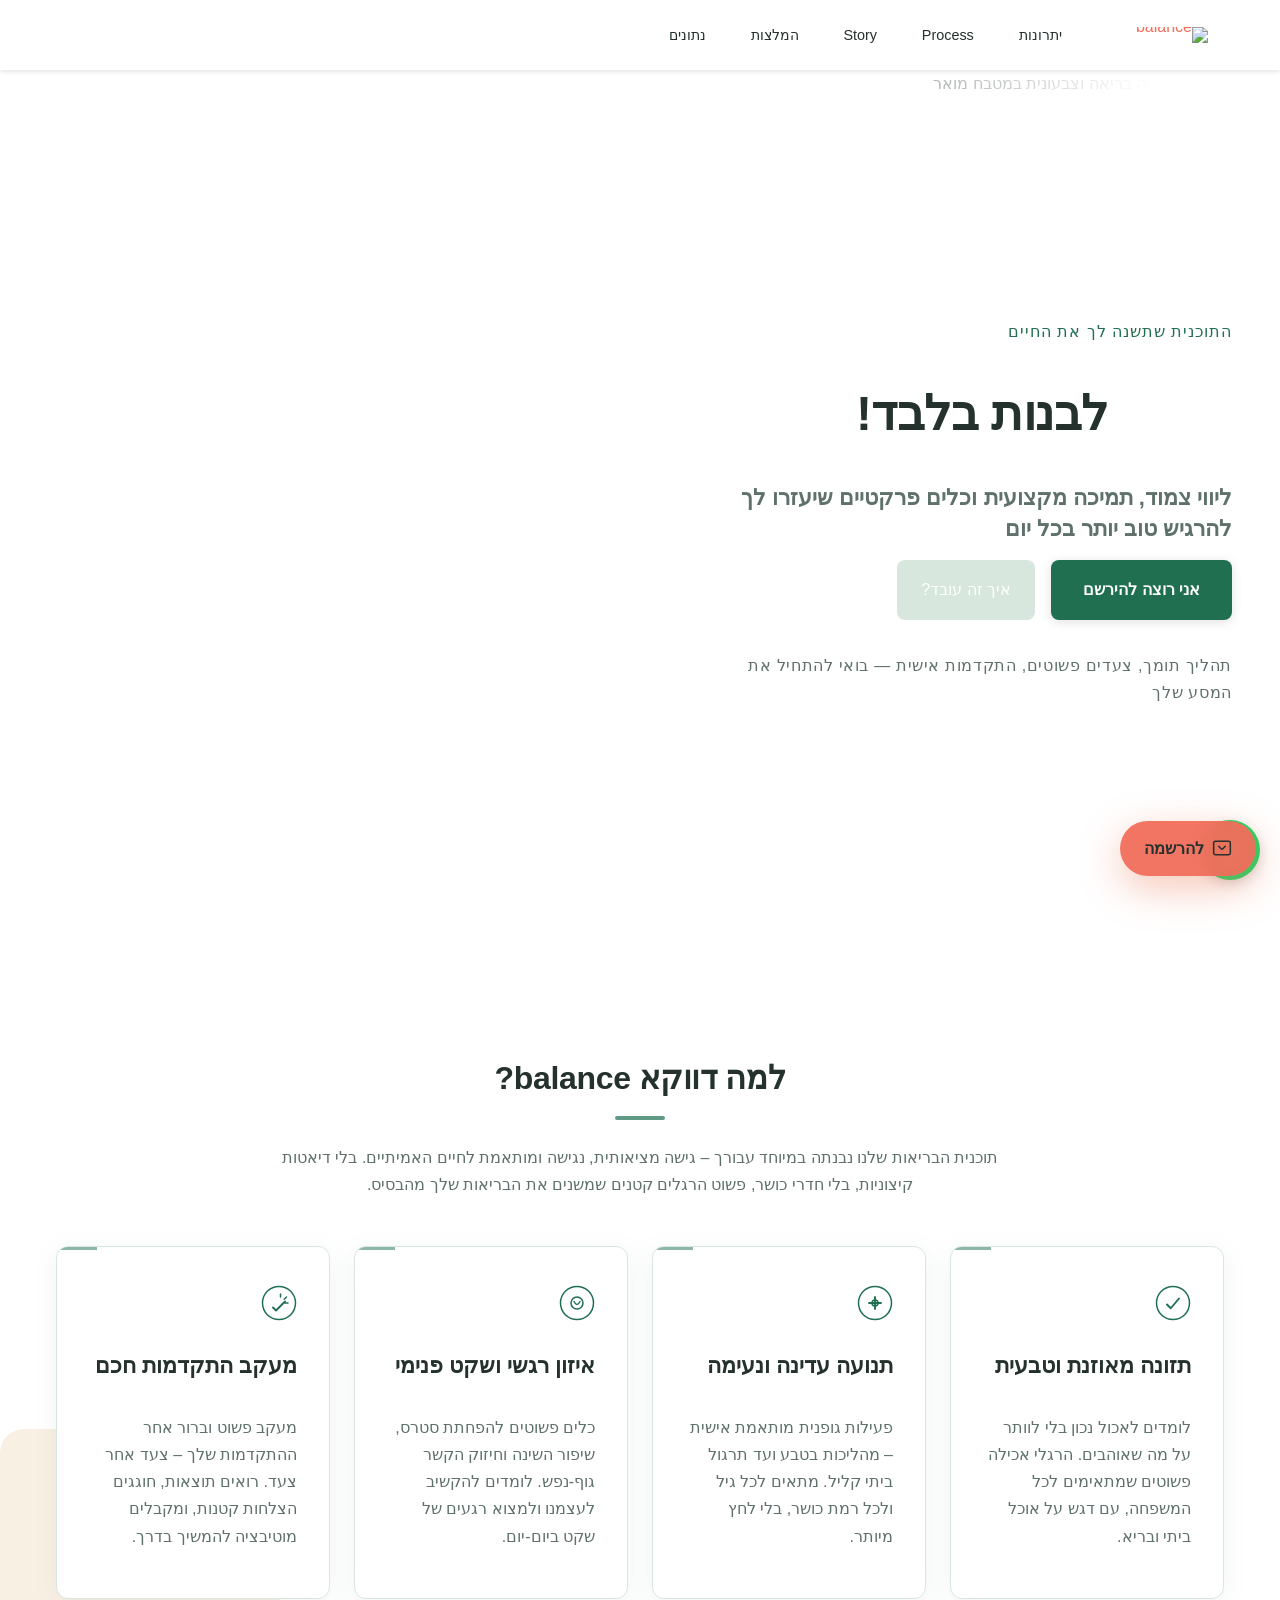
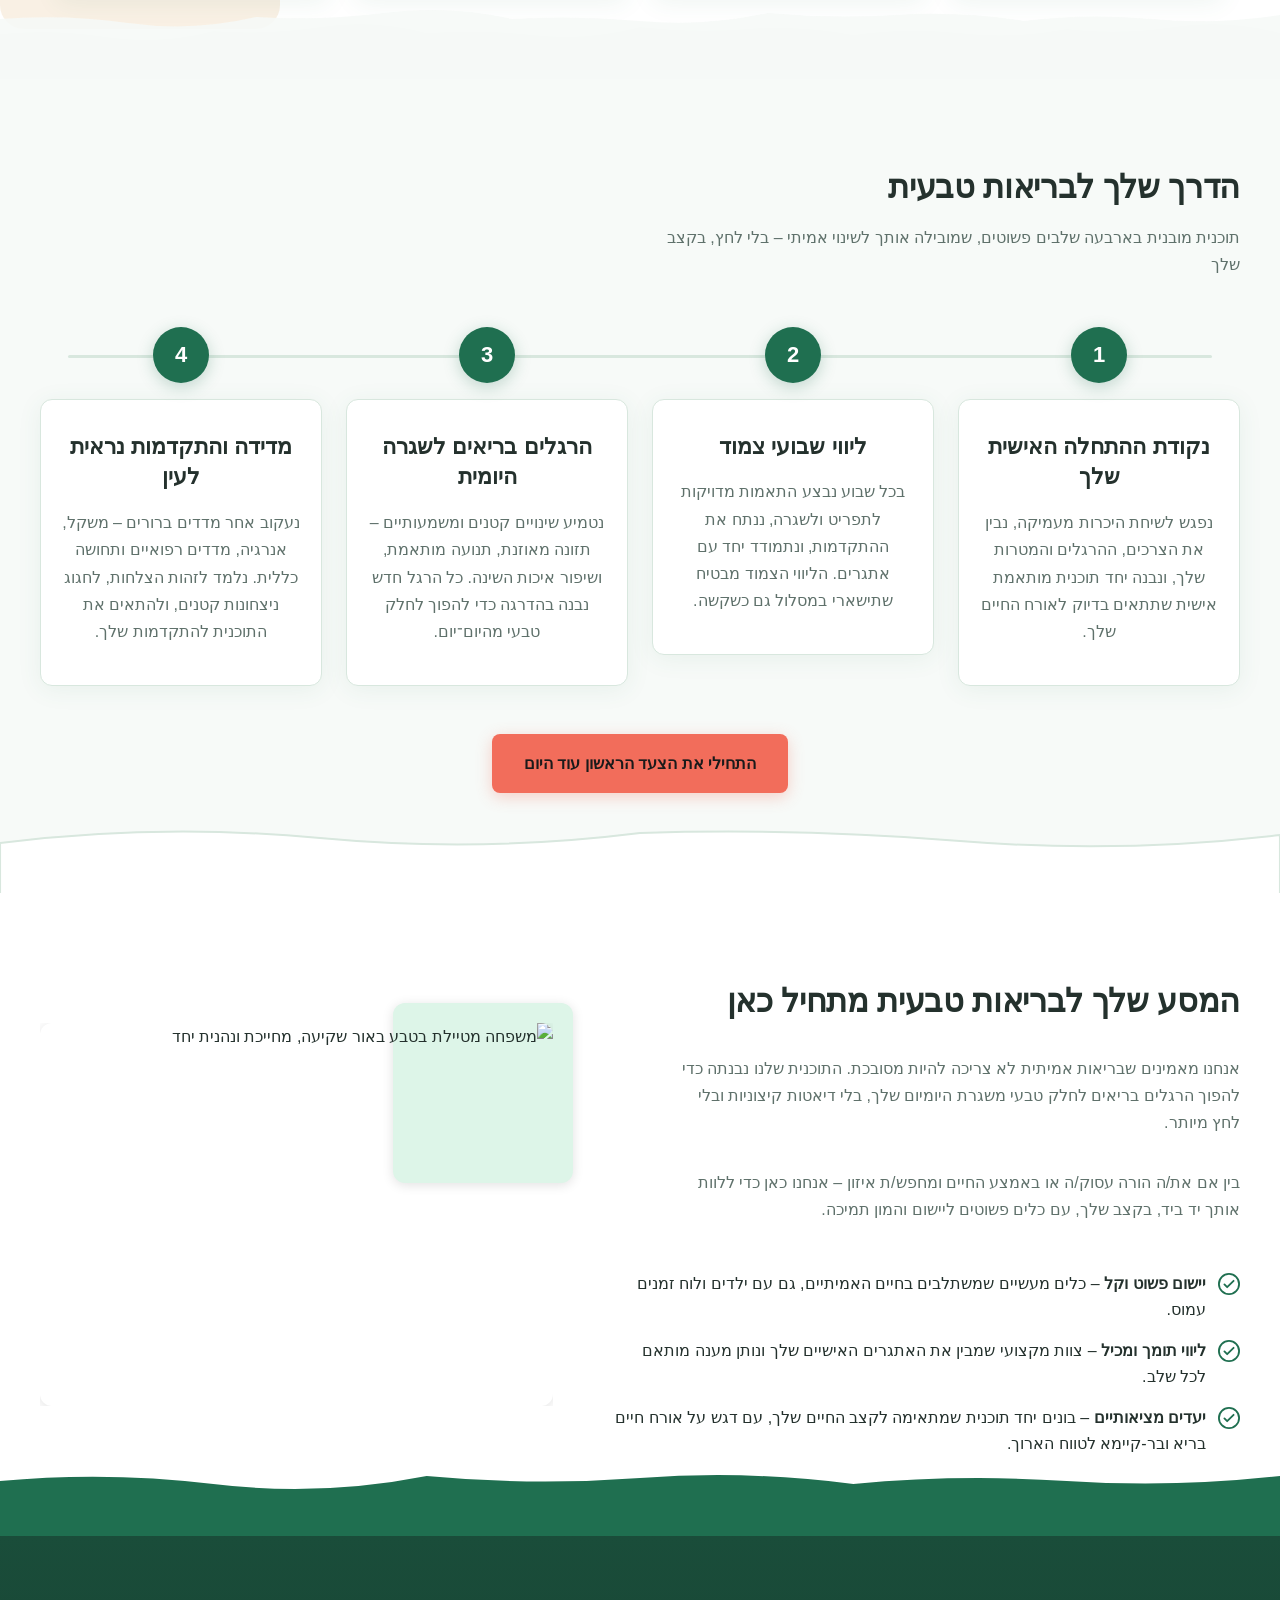
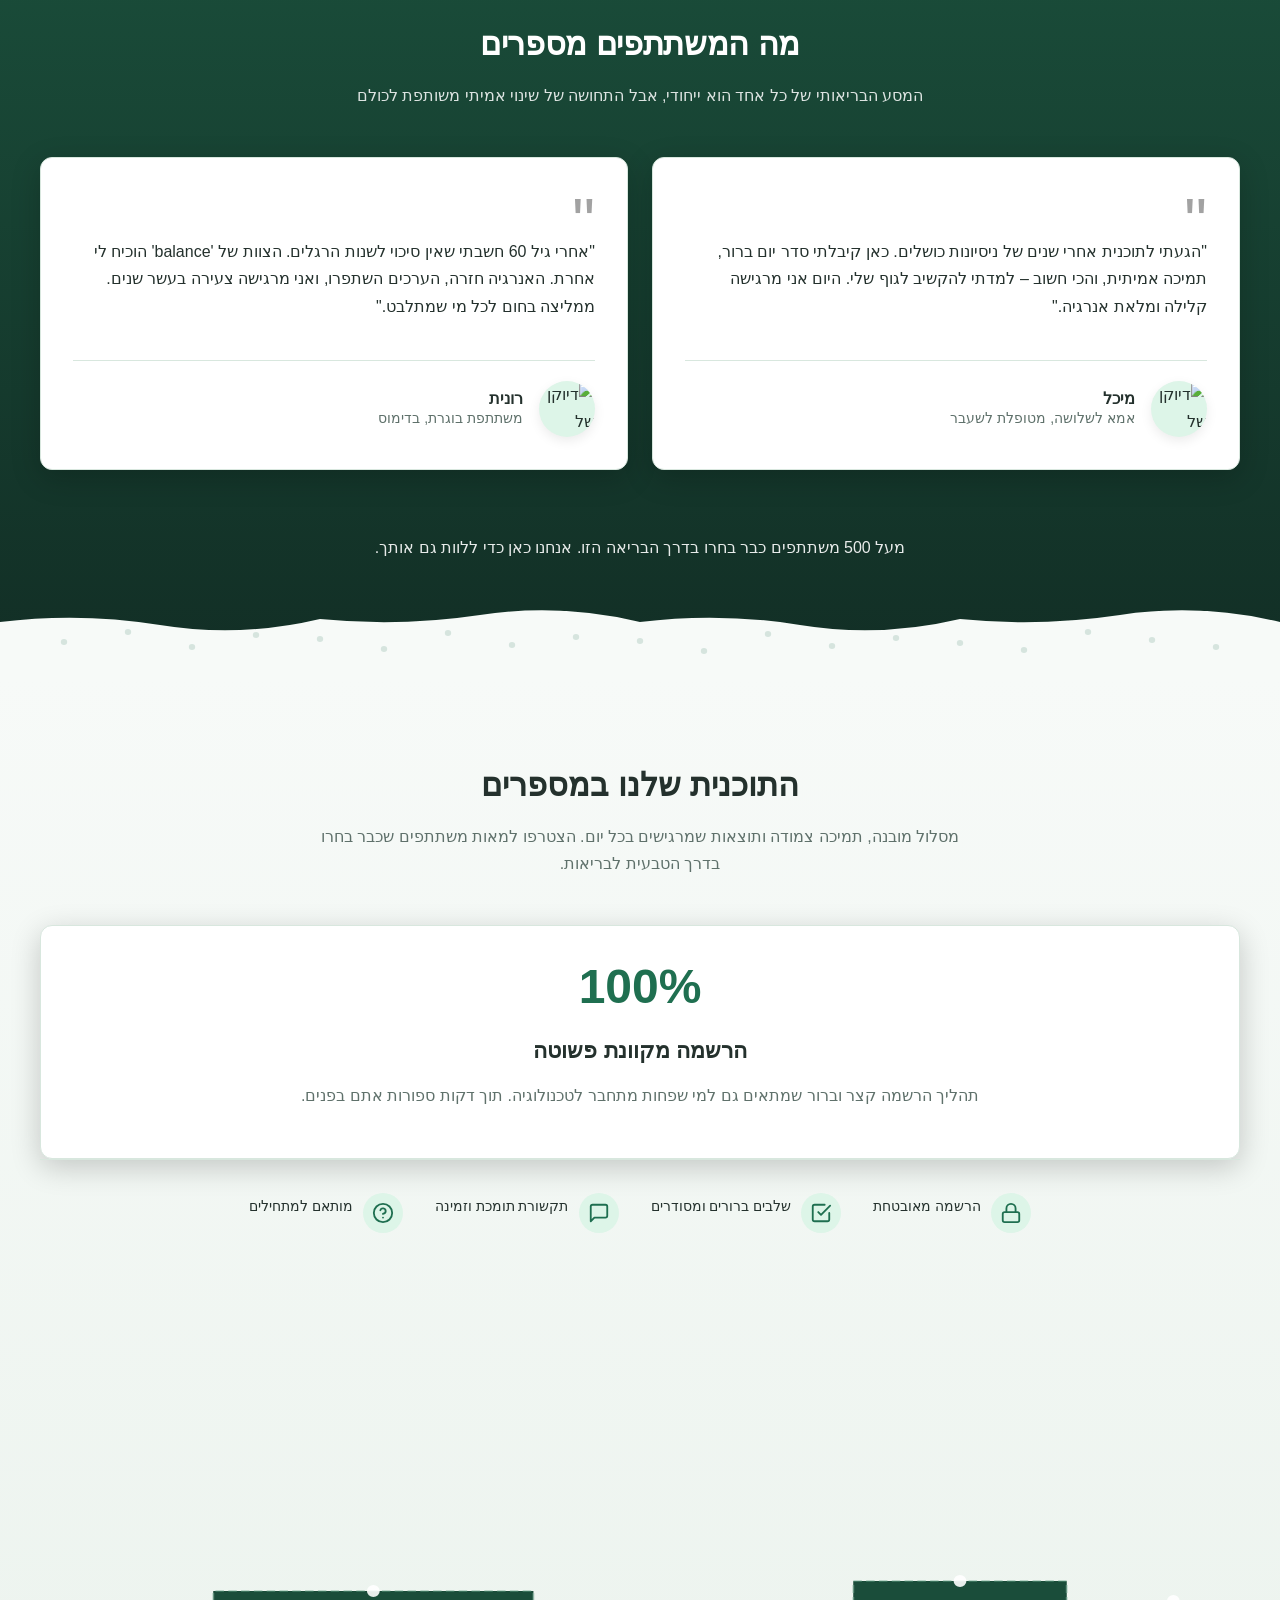
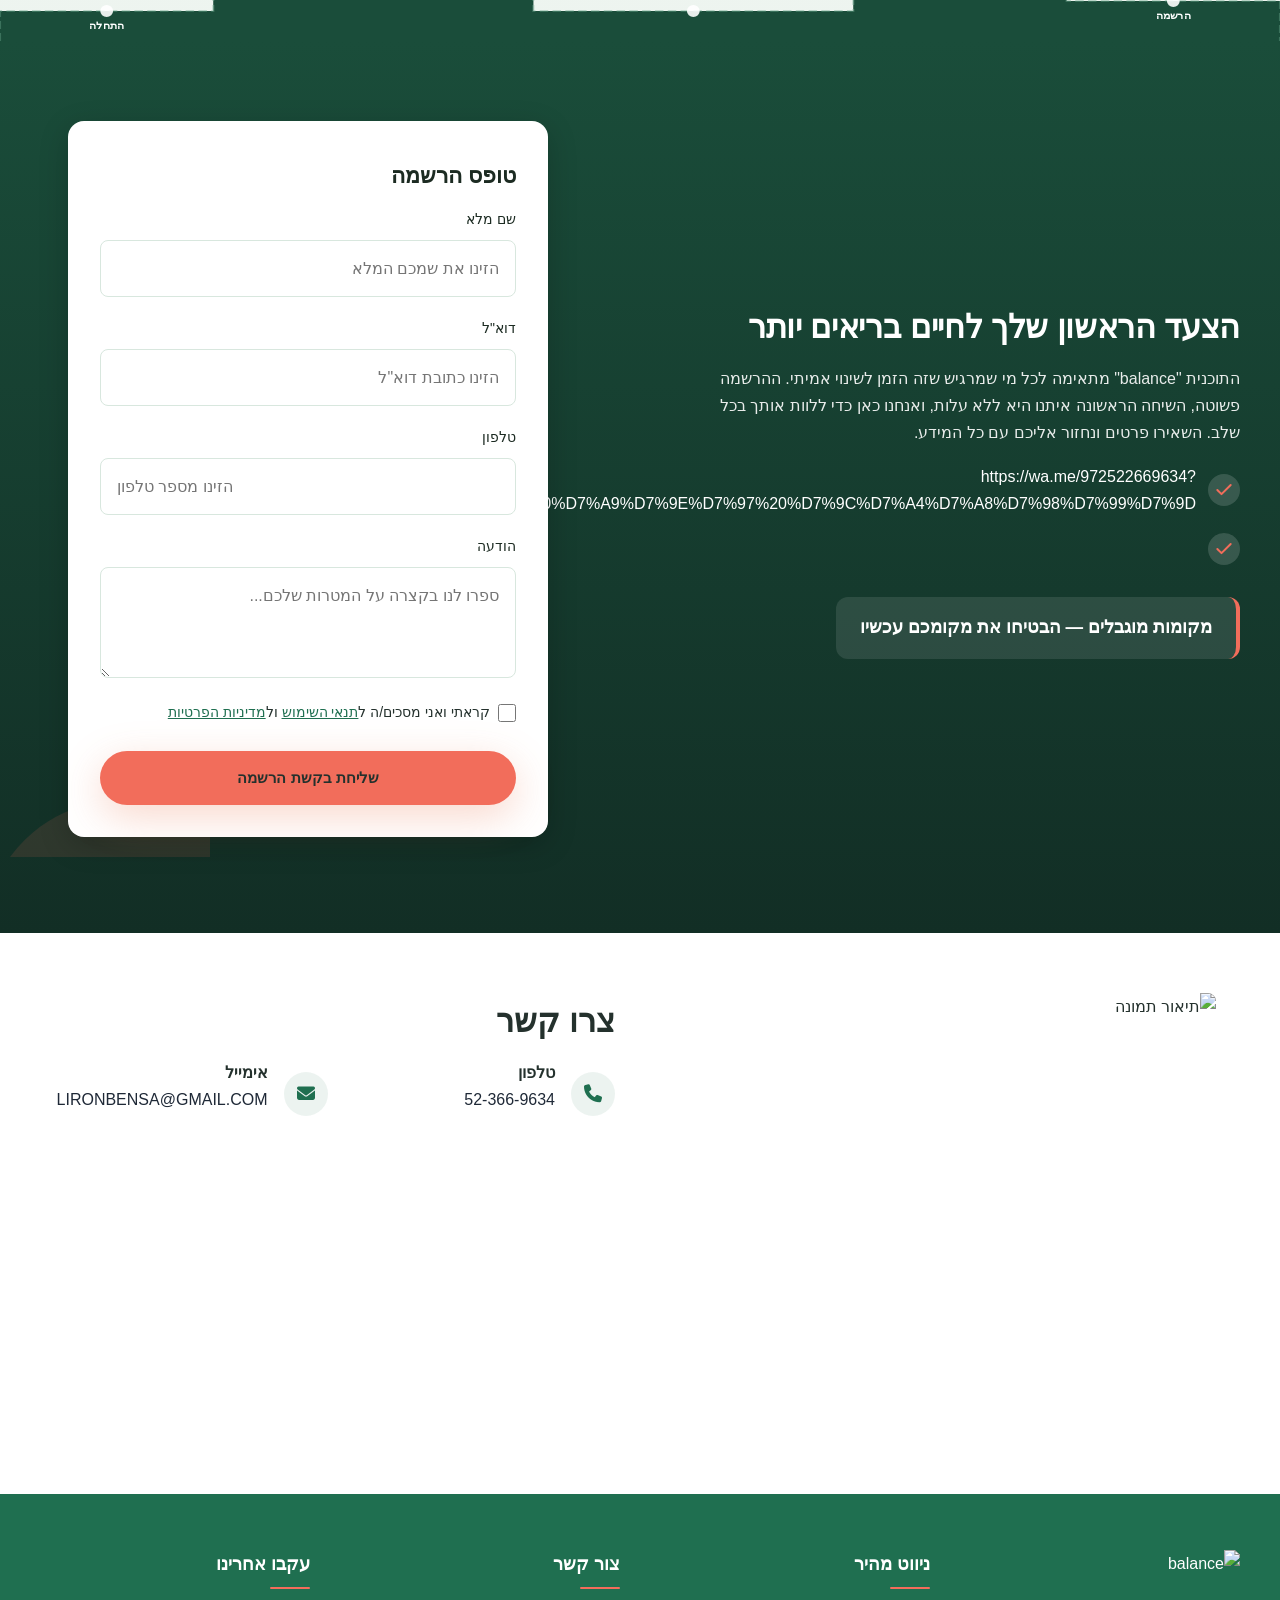
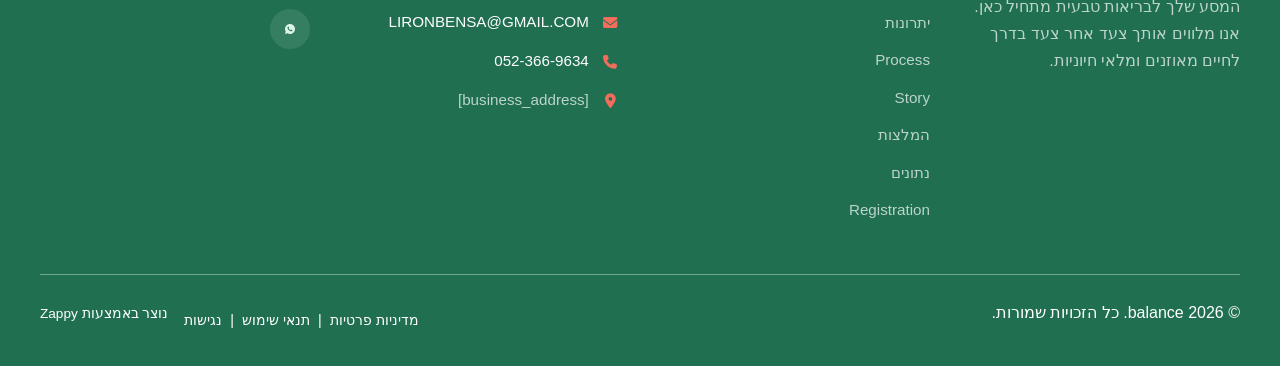
==== commit bc3a3704: "Publish: Full site sync" ====
--- a/public/index.html
+++ b/public/index.html
@@ -1 +1 @@
-<!doctype html><html dir="rtl" lang="he"><head><meta charset="UTF-8"><meta content="width=device-width,initial-scale=1" name="viewport"><meta content="index, follow" name="robots"><title>התחל את המסע לבריאות טבעית — בטבע שלך</title><meta content="גלה את התכנית המובילה לאורח חיים בריא וירידה במשקל. השתתף עכשיו בהדרכה מקצועית, תזונה נכונה והרגלי אכילה מותאמים אישית. ההרשמה פתוחה — צעד ראשון לשינוי אמיתי!" name="description"><meta content="בריאות טבעית, ירידה במשקל, אורח חיים בריא, הרזיה, תזונה" name="keywords"><link href="/assets/favicon.ico" rel="icon" type="image/x-icon"><link href="/assets/favicon-16x16.png" rel="icon" type="image/png" sizes="16x16"><link href="/assets/favicon-32x32.png" rel="icon" type="image/png" sizes="32x32"><link href="/assets/favicon-48x48.png" rel="icon" type="image/png" sizes="48x48"><link href="/assets/favicon-192x192.png" rel="icon" type="image/png" sizes="192x192"><link href="/assets/favicon-512x512.png" rel="icon" type="image/png" sizes="512x512"><link href="/assets/apple-touch-icon.png" rel="apple-touch-icon"><script>!function(){"use strict";var t="167f9186-6f8e-4a9a-8d11-cf7bab39ed76",e="https://api.zappy5.com/api/analytics/track",a=18e5,n=2592e6,o=!0,i=!0,r=!0;var s=function(){var e="zappy_visitor_"+t,a=null;try{if(a=localStorage.getItem(e)){var o=JSON.parse(a),i=Date.now();if(i-o.created<n)return o.lastSeen=i,localStorage.setItem(e,JSON.stringify(o)),o.id}}catch(t){console.warn("Zappy Analytics: LocalStorage not available")}var r="zv_"+Date.now()+"_"+Math.random().toString(36).substr(2,9);try{localStorage.setItem(e,JSON.stringify({id:r,created:Date.now(),lastSeen:Date.now()}))}catch(t){}return r}(),c=function(){var e="zappy_session_"+t,n=null;try{if(n=sessionStorage.getItem(e)){var o=JSON.parse(n),i=Date.now();if(i-o.timestamp<a)return o.timestamp=i,sessionStorage.setItem(e,JSON.stringify(o)),o.id}}catch(t){console.warn("Zappy Analytics: SessionStorage not available")}var r="zs_"+Date.now()+"_"+Math.random().toString(36).substr(2,9);try{sessionStorage.setItem(e,JSON.stringify({id:r,timestamp:Date.now()}))}catch(t){}return r}();function l(a,n){n=n||{};var o={website_id:t,event_type:a,page_path:window.location.pathname,referrer:document.referrer||"direct",visitor_id:s,session_id:c,metadata:n};if(navigator.sendBeacon){var i=new Blob([JSON.stringify(o)],{type:"application/json"});navigator.sendBeacon(e,i)}else fetch(e,{method:"POST",headers:{"Content-Type":"application/json"},body:JSON.stringify(o),keepalive:!0}).catch(function(t){console.warn("Zappy Analytics: Failed to track event",t)})}o&&l("pageview",{title:document.title,url:window.location.href}),i&&document.addEventListener("click",function(t){var e=t.target;if("BUTTON"===e.tagName||e.closest("button")){var a="BUTTON"===e.tagName?e:e.closest("button");l("click",{element:"button",text:a.textContent.trim().substring(0,100),id:a.id||null,class:a.className||null})}else if("A"===e.tagName||e.closest("a")){var n="A"===e.tagName?e:e.closest("a");l("navigation",{element:"link",text:n.textContent.trim().substring(0,100),href:n.href,external:n.hostname!==window.location.hostname})}},!0),r&&document.addEventListener("submit",function(t){var e=t.target;l("form_submit",{form_id:e.id||null,form_name:e.name||null,form_action:e.action||null,form_method:e.method||"GET"})},!0);var d=Date.now();window.addEventListener("beforeunload",function(){l("page_unload",{time_on_page:Math.floor((Date.now()-d)/1e3),page_path:window.location.pathname})}),window.zappyAnalytics={track:l,getVisitorId:function(){return s},getSessionId:function(){return c}}}()</script><meta content="התחל את המסע לבריאות טבעית — בטבע שלך" property="og:title"><meta content="גלה את התכנית המובילה לאורח חיים בריא וירידה במשקל. השתתף עכשיו בהדרכה מקצועית, תזונה נכונה והרגלי אכילה מותאמים אישית. ההרשמה פתוחה — צעד ראשון לשינוי אמיתי!" property="og:description"><meta content="summary_large_image" name="twitter:card"><meta content="התחל את המסע לבריאות טבעית — בטבע שלך" name="twitter:title"><meta content="גלה את התכנית המובילה לאורח חיים בריא וירידה במשקל. השתתף עכשיו בהדרכה מקצועית, תזונה נכונה והרגלי אכילה מותאמים אישית. ההרשמה פתוחה — צעד ראשון לשינוי אמיתי!" name="twitter:description"><script type="application/ld+json">{"@context":"https://schema.org","@graph":[{"@type":"Organization","@id":"https://beteva-shelcha.zappy5.app#organization","name":"balance","url":"https://beteva-shelcha.zappy5.app","description":"A health program landing page designed to attract and convert visitors into registered participants. The business focuses on wellness and healthy living, offering a structured program that users can sign up for online.","contactPoint":[{"@type":"ContactPoint","contactType":"customer service","email":"LIRONBENSA@GMAIL.COM","telephone":"052-366-9634⁩"}]},{"@type":"WebSite","@id":"https://beteva-shelcha.zappy5.app#website","url":"https://beteva-shelcha.zappy5.app","name":"balance","publisher":{"@id":"https://beteva-shelcha.zappy5.app#organization"}},{"@type":"ContactPage","@id":"https://beteva-shelcha.zappy5.app#contactpage","url":"https://beteva-shelcha.zappy5.app","name":"התחל את המסע לבריאות טבעית — בטבע שלך","mainEntity":{"@id":"https://beteva-shelcha.zappy5.app#organization"},"potentialAction":{"@type":"CommunicateAction","target":{"@type":"EntryPoint","urlTemplate":"https://beteva-shelcha.zappy5.app/api/email/contact-form","actionPlatform":["http/method=POST"],"contentType":"application/json"},"instrument":[{"@type":"PropertyValue","name":"name","propertyID":"text","valueRequired":true,"description":"הזינו את שמכם המלא"},{"@type":"PropertyValue","name":"email","propertyID":"email","valueRequired":true,"description":"הזינו כתובת דוא&quot;ל"},{"@type":"PropertyValue","name":"phone","propertyID":"tel","valueRequired":true,"description":"הזינו מספר טלפון"},{"@type":"PropertyValue","name":"message","propertyID":"textarea","valueRequired":false,"description":"ספרו לנו בקצרה על המטרות שלכם..."},{"@type":"PropertyValue","name":"privacy_consent-dup-1782985232294-4","propertyID":"checkbox","valueRequired":true}]}}]}</script><meta content="website" property="og:type"><meta content="he_IL" property="og:locale"><link href="https://cdnjs.cloudflare.com/ajax/libs/font-awesome/6.4.0/css/all.min.css" rel="stylesheet"><style>.skip-link{position:absolute;top:0;left:0;transform:translateY(-200%);padding:12px 18px;background:var(--bg-dark,#1a1a1a);color:var(--text-light,#fff);font-weight:600;border-radius:0 0 8px 0;z-index:10000}.skip-link:focus{transform:none;outline:2px solid var(--ring,#fff);outline-offset:2px}:focus-visible{outline:2px solid var(--ring,currentColor);outline-offset:3px}</style><link href="/assets/favicon.ico" rel="icon" type="image/x-icon"><link href="/assets/favicon-16x16.png" rel="icon" type="image/png" sizes="16x16"><link href="/assets/favicon-32x32.png" rel="icon" type="image/png" sizes="32x32"><link href="/assets/favicon-48x48.png" rel="icon" type="image/png" sizes="48x48"><link href="/assets/favicon-192x192.png" rel="icon" type="image/png" sizes="192x192"><link href="/assets/favicon-512x512.png" rel="icon" type="image/png" sizes="512x512"><link href="/assets/apple-touch-icon.png" rel="apple-touch-icon"><link href="https://cdn.jsdelivr.net/npm/vanilla-cookieconsent@3/dist/cookieconsent.css" rel="stylesheet"><script src="https://cdn.jsdelivr.net/npm/vanilla-cookieconsent@3/dist/cookieconsent.umd.js"></script><script src="https://cdn.jsdelivr.net/gh/mickidum/acc_toolbar/acctoolbar/acctoolbar.min.js"></script><link href="/styles.css" rel="stylesheet"><script>window.ZAPPY_WEBSITE_ID="167f9186-6f8e-4a9a-8d11-cf7bab39ed76",window.ZAPPY_API_BASE="https://api.zappy5.com"</script><style id="zappy-dropdown-submenu-styles">#navMenu li:has(.sub-menu),.nav-menu li:has(.sub-menu),.navbar li:has(.sub-menu),nav li:has(.sub-menu){position:relative}#navMenu .sub-menu,.nav-menu .sub-menu,.navbar .sub-menu,nav .sub-menu{display:block!important;position:absolute!important;top:100%;left:0;min-width:220px;background:#fff;border-radius:8px;box-shadow:0 8px 25px rgba(0,0,0,.15);padding:8px 0;opacity:0;visibility:hidden;transform:translateY(10px);transition:all .3s ease;z-index:1000;list-style:none;pointer-events:none}#navMenu li:hover>.sub-menu,.nav-menu li:hover>.sub-menu,.navbar li:hover>.sub-menu,nav li:hover>.sub-menu{opacity:1!important;visibility:visible!important;transform:translateY(0)!important;pointer-events:auto!important}.sub-menu li{list-style:none;margin:0;padding:0}.sub-menu a{display:block!important;padding:10px 16px!important;color:var(--text-dark,#333)!important;font-weight:500;text-decoration:none;white-space:nowrap;transition:background-color .2s}.sub-menu .zappy-nav-child>a{padding-left:28px!important;font-size:.9em!important;opacity:.85!important}[dir=rtl] .sub-menu .zappy-nav-child>a,html[lang=ar] .sub-menu .zappy-nav-child>a,html[lang=he] .sub-menu .zappy-nav-child>a{padding-left:10px!important;padding-right:28px!important}.sub-menu .zappy-nav-parent>a{font-weight:600!important}.sub-menu a:hover{background-color:#f5f5f5}[dir=rtl] .nav-menu .sub-menu,[dir=rtl] .navbar .sub-menu,[dir=rtl] nav .sub-menu,html[lang=ar] .nav-menu .sub-menu,html[lang=ar] .navbar .sub-menu,html[lang=ar] nav .sub-menu,html[lang=he] .nav-menu .sub-menu,html[lang=he] .navbar .sub-menu,html[lang=he] nav .sub-menu{left:auto!important;right:0!important}.sub-menu:empty,.sub-menu:not(:has(li)):not(:has(> a)),.sub-menu:not(:has(li:not(.zappy-hidden-menu-item))):not(:has(> a)){display:none!important;opacity:0!important;visibility:hidden!important;pointer-events:none!important}li:has(.menu-group-title):hover>.sub-menu{opacity:1!important;visibility:visible!important;transform:translateY(0)!important;pointer-events:auto!important}#navMenu>li>.menu-group-title,.nav-menu>li>.menu-group-title{display:inline-block;padding:.5rem 1rem;cursor:default;user-select:none}@media (max-width:768px){#navMenu .sub-menu,.nav-menu .sub-menu,.navbar .sub-menu,nav .sub-menu{position:static!important;transform:none!important;box-shadow:none!important;background:0 0!important;max-height:0;overflow:hidden;opacity:0;visibility:hidden;transition:max-height .3s ease,opacity .3s ease;padding:0!important;border-radius:0!important}#navMenu .sub-menu.mobile-expanded,.nav-menu .sub-menu.mobile-expanded,.navbar .sub-menu.mobile-expanded{max-height:none!important;overflow-y:visible!important;opacity:1!important;visibility:visible!important;padding:8px 0 8px 16px!important}[dir=rtl] .sub-menu.mobile-expanded,html[lang=he] .sub-menu.mobile-expanded{padding:8px 16px 8px 0!important}#navMenu li:hover>.sub-menu,.nav-menu li:hover>.sub-menu,.navbar li:hover>.sub-menu,nav li:hover>.sub-menu{opacity:0;visibility:hidden;pointer-events:none}#navMenu li>.sub-menu.mobile-expanded,.nav-menu li>.sub-menu.mobile-expanded,.navbar li>.sub-menu.mobile-expanded,nav li>.sub-menu.mobile-expanded{opacity:1!important;visibility:visible!important;pointer-events:auto!important}#navMenu li:has(.sub-menu),.nav-menu li:has(.sub-menu),.navbar li:has(.sub-menu),nav li:has(.sub-menu){display:flex!important;flex-wrap:wrap!important;align-items:center!important;position:relative!important;min-height:44px!important}#navMenu li:has(.sub-menu)>a,.nav-menu li:has(.sub-menu)>a,.navbar li:has(.sub-menu)>a,nav li:has(.sub-menu)>a{flex:1!important;min-width:0!important}#navMenu li:has(.sub-menu)>.menu-group-title,.nav-menu li:has(.sub-menu)>.menu-group-title,.navbar li:has(.sub-menu)>.menu-group-title,nav li:has(.sub-menu)>.menu-group-title{flex:1!important;min-width:0!important;padding:0!important;line-height:inherit!important}#navMenu li:has(.sub-menu)>.sub-menu,.nav-menu li:has(.sub-menu)>.sub-menu,.navbar li:has(.sub-menu)>.sub-menu,nav li:has(.sub-menu)>.sub-menu{flex-basis:100%!important;width:100%!important}#navMenu li:has(.sub-menu)>a [class*=arrow],#navMenu li:has(.sub-menu)>a [class*=chevron],.nav-menu li:has(.sub-menu)>a .fa-angle-down,.nav-menu li:has(.sub-menu)>a .fa-chevron-down,.nav-menu li:has(.sub-menu)>a [class*=arrow],.nav-menu li:has(.sub-menu)>a [class*=chevron],nav li:has(.sub-menu)>a [class*=arrow],nav li:has(.sub-menu)>a [class*=chevron]{display:none!important;visibility:hidden!important}.mobile-submenu-toggle{display:flex!important;align-items:center!important;justify-content:center!important;width:44px!important;height:auto!important;background:0 0!important;border:none!important;cursor:pointer!important;color:var(--text-dark)!important;position:static!important;flex-shrink:0!important;align-self:stretch!important;z-index:2!important;padding:0!important;margin:0!important}.mobile-submenu-toggle::after{content:''!important;width:0!important;height:0!important;border-left:6px solid transparent!important;border-right:6px solid transparent!important;border-top:7px solid currentColor!important;transition:transform .3s ease!important}.mobile-submenu-toggle.expanded::after{transform:rotate(180deg)!important}.sub-menu a{padding:10px 0!important;display:block!important;color:var(--text-dark)!important;white-space:normal!important}.sub-menu .zappy-nav-child>a{padding-left:28px!important;font-size:.9em!important;opacity:.85!important}[dir=rtl] .sub-menu .zappy-nav-child>a,html[lang=ar] .sub-menu .zappy-nav-child>a,html[lang=he] .sub-menu .zappy-nav-child>a{padding-left:0!important;padding-right:28px!important}.sub-menu .zappy-nav-parent>a{font-weight:600!important}#navMenu.active,.nav-menu.active{max-width:100vw!important;overflow-x:hidden!important;box-sizing:border-box!important}.navbar .sub-menu li a,.zappy-products-dropdown .sub-menu a,nav.navbar .sub-menu li a{color:var(--text-dark)!important}}@media (min-width:769px){.mobile-submenu-toggle{display:none!important}}</style><style id="zappy-widget-visibility">html[dir=rtl] .whatsapp-float{right:20px!important;left:auto!important}html:not([dir]) .whatsapp-float,html[dir=ltr] .whatsapp-float{left:20px!important;right:auto!important}html[dir=rtl] #mic-access-tool-general-button,html[dir=rtl] #mic-init-access-tool #mic-access-tool-general-button,html[dir=rtl] #mic-init-access-tool .mic-access-tool-general-button,html[dir=rtl] ._access-icon,html[dir=rtl] .mic-access-tool-general-button{left:20px!important;right:auto!important}html:not([dir]) #mic-access-tool-general-button,html:not([dir]) #mic-init-access-tool #mic-access-tool-general-button,html:not([dir]) #mic-init-access-tool .mic-access-tool-general-button,html:not([dir]) ._access-icon,html:not([dir]) .mic-access-tool-general-button,html[dir=ltr] #mic-access-tool-general-button,html[dir=ltr] #mic-init-access-tool #mic-access-tool-general-button,html[dir=ltr] #mic-init-access-tool .mic-access-tool-general-button,html[dir=ltr] ._access-icon,html[dir=ltr] .mic-access-tool-general-button{right:20px!important;left:auto!important}@media (max-width:768px){.whatsapp-float{display:flex!important}}@media (min-width:769px){.whatsapp-float{display:flex!important}}@media (max-width:768px){#mic-access-tool-general-button,#mic-init-access-tool #mic-access-tool-general-button,#mic-init-access-tool .mic-access-tool-general-button,._access-icon,.mic-access-tool-general-button{display:flex!important;visibility:visible!important;opacity:1!important;pointer-events:auto!important}#mic-access-tool-box.opened-mic-access-tool,#mic-init-access-tool #mic-access-tool-box.opened-mic-access-tool,.mic-access-tool-box.opened-mic-access-tool{visibility:visible!important;opacity:1!important;pointer-events:auto!important}}@media (min-width:769px){#mic-access-tool-general-button,#mic-init-access-tool #mic-access-tool-general-button,#mic-init-access-tool .mic-access-tool-general-button,._access-icon,.mic-access-tool-general-button{display:flex!important;visibility:visible!important;opacity:1!important;pointer-events:auto!important}#mic-access-tool-box.opened-mic-access-tool,#mic-init-access-tool #mic-access-tool-box.opened-mic-access-tool,.mic-access-tool-box.opened-mic-access-tool{visibility:visible!important;opacity:1!important;pointer-events:auto!important}}</style></head><body><a href="#main" class="skip-link">דלג לתוכן הראשי</a><nav class="navbar" dir="rtl"><button class="mobile-toggle" aria-label="Menu" id="mobileToggle"><svg viewBox="0 0 24 24" fill="none" height="24" width="24" class="hamburger-icon"><path d="M3 12h18M3 6h18M3 18h18" stroke="currentColor" stroke-width="2" stroke-linecap="round"></path></svg> <svg viewBox="0 0 24 24" fill="none" height="24" width="24" style="display:none" class="close-icon"><path d="M18 6L6 18M6 6l12 12" stroke="currentColor" stroke-width="2" stroke-linecap="round"></path></svg></button> <button class="phone-header-btn" aria-label="Call" data-phone="0523669634⁩"><svg viewBox="0 0 24 24" fill="currentColor" height="20" width="20"><path d="M22 16.92v3a2 2 0 0 1-2.18 2 19.79 19.79 0 0 1-8.63-3.07 19.5 19.5 0 0 1-6-6 19.79 19.79 0 0 1-3.07-8.67A2 2 0 0 1 4.11 2h3a2 2 0 0 1 2 1.72 12.84 12.84 0 0 0 .7 2.81 2 2 0 0 1-.45 2.11L8.09 9.91a16 16 0 0 0 6 6l1.27-1.27a2 2 0 0 1 2.11-.45 12.84 12.84 0 0 0 2.81.7A2 2 0 0 1 22 16.92z"></path></svg></button><div class="nav-container"><div class="nav-right-group"><div class="nav-brand"><a href="/" class="logo-link"><img alt="balance" class="logo" src="/assets/site-----image-1.webp"></a></div><ul class="nav-menu" id="navMenu"><li><a href="#benefits">יתרונות</a></li><li><a href="#process">Process</a></li><li><a href="#story">Story</a></li><li><a href="#testimonials">המלצות</a></li><li><a href="#stats">נתונים</a></li></ul></div><div class="nav-cta-container"></div></div></nav><script>window.addEventListener("load",function(){const e=document.querySelector(".navbar, nav, header");if(!e)return void console.log("[Navbar] Navbar element not found");let t=document.getElementById("mobileToggle")||document.querySelector(".mobile-toggle")||document.querySelector(".hamburger")||document.querySelector(".hamburger-menu")||document.querySelector(".menu-toggle")||document.querySelector(".burger-menu")||document.querySelector('[aria-label="Menu"]')||document.querySelector('[aria-label="תפריט"]');const o=document.querySelector(".phone-header-btn"),n=window.getComputedStyle(e);let r=n.backgroundColor;if(console.log("[Navbar] Initial navbar background:",r),"transparent"===r||"rgba(0, 0, 0, 0)"===r||r.startsWith("rgba")&&r.includes(", 0)")){const e=n.backgroundImage;if(e&&"none"!==e)console.log("[Navbar] Navbar has background image/gradient, using dark text"),r="rgb(240, 240, 240)";else{const e=window.getComputedStyle(document.body).backgroundColor;console.log("[Navbar] Navbar transparent, using body background:",e),r=e}}const a=r.match(/\d+/g);if(a&&a.length>=3){const e=(.299*parseInt(a[0])+.587*parseInt(a[1])+.114*parseInt(a[2]))/255;console.log("[Navbar] Mobile button colors preserved from Claude CSS (luminance:",e.toFixed(2)+")");const n=document.createElement("style");n.id="zappy-mobile-nav-fix";document.documentElement.lang;document.documentElement.dir,n.textContent='\n        /* Hide mobile buttons on desktop, show only on mobile */\n        @media (min-width: 769px) {\n          .mobile-toggle,\n          .phone-header-btn {\n            display: none !important;\n          }\n        }\n        \n        /* Show and position mobile buttons correctly on mobile */\n        @media (max-width: 768px) {\n          .navbar,\n          nav.navbar {\n            min-height: 70px !important;\n          }\n\n          .mobile-toggle,\n          .phone-header-btn {\n            position: absolute !important;\n            top: 0 !important;\n            bottom: 0 !important;\n            margin-top: auto !important;\n            margin-bottom: auto !important;\n            transform: none !important;\n            z-index: 1001 !important;\n            display: flex !important;\n            align-items: center !important;\n            justify-content: center !important;\n            width: 36px !important;\n            height: 36px !important;\n            border-radius: 50% !important;\n            border: none !important;\n            cursor: pointer !important;\n            padding: 6px !important;\n            background: none !important;\n            color: var(--nav-text, var(--text-dark)) !important;\n            touch-action: manipulation !important;\n            -webkit-tap-highlight-color: transparent !important;\n          }\n\n          html[data-zappy-site-type="ecommerce"] .phone-header-btn,\n          body[data-zappy-site-type="ecommerce"] .phone-header-btn,\n          html[data-zappy-site-type="ecommerce"] header .phone-header-btn,\n          html[data-zappy-site-type="ecommerce"] nav .phone-header-btn {\n            display: none !important;\n            visibility: hidden !important;\n            width: 0 !important;\n            height: 0 !important;\n            min-width: 0 !important;\n            overflow: hidden !important;\n          }\n          \n          /* LTR positioning (default): hamburger LEFT, phone RIGHT */\n          html:not([dir="rtl"]):not([lang="he"]):not([lang="ar"]) .mobile-toggle,\n          html[dir="ltr"] .mobile-toggle {\n            left: 12px !important;\n            right: auto !important;\n          }\n          html:not([dir="rtl"]):not([lang="he"]):not([lang="ar"]) .phone-header-btn,\n          html[dir="ltr"] .phone-header-btn {\n            right: 12px !important;\n            left: auto !important;\n          }\n          \n          /* RTL positioning: hamburger RIGHT, phone LEFT */\n          html[dir="rtl"] .mobile-toggle,\n          html[lang="he"] .mobile-toggle,\n          html[lang="ar"] .mobile-toggle {\n            right: 12px !important;\n            left: auto !important;\n          }\n          html[dir="rtl"] .phone-header-btn,\n          html[lang="he"] .phone-header-btn,\n          html[lang="ar"] .phone-header-btn {\n            left: 12px !important;\n            right: auto !important;\n          }\n          \n          /* CRITICAL: Ensure nav-container has min-height on mobile */\n          /* All children are positioned absolutely/fixed on mobile, so height:auto collapses to 0 */\n          .nav-container {\n            min-height: 70px !important;\n            position: relative !important;\n          }\n          \n          /* Ensure SVG icons are properly sized and inherit color */\n          .mobile-toggle svg,\n          .phone-header-btn svg {\n            width: 24px !important;\n            height: 24px !important;\n            /* Don\'t force display - let JavaScript control hamburger/close toggle */\n          }\n          \n          /* Reset nav-cta-container on mobile - remove desktop box-shadow/padding */\n          /* that creates a visible ghost box when CTA button is hidden */\n          .nav-cta-container {\n            box-shadow: none !important;\n            padding: 0 !important;\n          }\n          \n          /* Hide nav-cta-container entirely on mobile when there\'s no lang-switcher */\n          /* (only the CTA button is inside, and it\'s hidden on mobile) */\n          .nav-cta-container:not(:has(.lang-switcher)) {\n            display: none !important;\n          }\n          \n          /* CRITICAL: Prevent hero image fade gradient from bleeding over headline text */\n          /* The .image-fade-gradient has bottom: -30px (extends below parent) */\n          /* On mobile stacked layout, this overlaps the h1 text below the image */\n          .hero-image-column {\n            overflow: hidden !important;\n          }\n          .image-fade-gradient {\n            bottom: 0 !important;\n          }\n          \n          /* Hide desktop language switcher on mobile - hamburger menu handles it */\n          /* High specificity to override stored CSS */\n          .lang-switcher,\n          .nav-cta-container .lang-switcher,\n          .nav-container .lang-switcher,\n          .navbar .lang-switcher,\n          .navbar .nav-cta-container .lang-switcher {\n            display: none !important;\n          }\n        }\n      ';const r=document.getElementById("zappy-mobile-nav-fix");r&&r.remove(),document.head.appendChild(n),console.log("[Navbar] Critical CSS injected for mobile nav positioning");const i=window.innerWidth<=768;if(t){const e=t.querySelector(".hamburger-icon"),o=t.querySelector(".close-icon");e&&(e.style.setProperty("width","24px","important"),e.style.setProperty("height","24px","important"),e.style.setProperty("display","block","important")),o&&(o.style.setProperty("width","24px","important"),o.style.setProperty("height","24px","important"),o.style.setProperty("display","none","important")),i?(t.style.setProperty("position","absolute","important"),t.style.setProperty("top","0","important"),t.style.setProperty("bottom","0","important"),t.style.setProperty("margin-top","auto","important"),t.style.setProperty("margin-bottom","auto","important"),t.style.setProperty("transform","none","important"),t.style.setProperty("z-index","1001","important"),t.style.removeProperty("left"),t.style.removeProperty("right"),console.log("[Navbar] Mobile toggle positioning applied (mobile viewport)")):(t.style.removeProperty("position"),t.style.removeProperty("top"),t.style.removeProperty("transform"),t.style.removeProperty("z-index"),t.style.removeProperty("left"),t.style.removeProperty("right"),console.log("[Navbar] Desktop viewport - cleared mobile toggle inline positioning"))}if(o){const e=o.querySelector("svg");e&&(e.style.width="24px",e.style.height="24px",e.setAttribute("width","24"),e.setAttribute("height","24")),i?(o.style.setProperty("position","absolute","important"),o.style.setProperty("top","0","important"),o.style.setProperty("bottom","0","important"),o.style.setProperty("margin-top","auto","important"),o.style.setProperty("margin-bottom","auto","important"),o.style.setProperty("transform","none","important"),o.style.setProperty("z-index","1001","important"),o.style.removeProperty("left"),o.style.removeProperty("right"),console.log("[Navbar] Phone button positioning applied (mobile viewport)")):(o.style.removeProperty("position"),o.style.removeProperty("top"),o.style.removeProperty("transform"),o.style.removeProperty("z-index"),o.style.removeProperty("left"),o.style.removeProperty("right"),console.log("[Navbar] Desktop viewport - cleared phone button inline positioning"))}}else console.log("[Navbar] Could not parse background color:",r);t=document.getElementById("mobileToggle")||document.querySelector(".mobile-toggle")||document.querySelector(".hamburger")||document.querySelector(".hamburger-menu")||document.querySelector(".menu-toggle")||document.querySelector(".burger-menu")||document.querySelector('[aria-label="Menu"]')||document.querySelector('[aria-label="תפריט"]');const i=document.getElementById("navMenu")||document.querySelector(".nav-menu")||document.querySelector(".nav-links")||document.querySelector("nav ul:not(.submenu)");if(!t||!i)return void console.log("[Navbar] Mobile toggle or menu not found:",{toggle:!!t,menu:!!i});i.id||(i.id="navMenu"),console.log("[Navbar] Initializing mobile menu...");const l=t.cloneNode(!0);t.parentNode.replaceChild(l,t);var s=0;function p(e){var t=Date.now();t-s<300||(s=t,function(e){e.preventDefault(),e.stopPropagation();const t=l.querySelector(".hamburger-icon"),o=l.querySelector(".close-icon");i.classList.contains("active")?(i.classList.remove("active"),t&&t.style.setProperty("display","block","important"),o&&o.style.setProperty("display","none","important"),document.body.style.overflow="",document.body.classList.remove("menu-open"),console.log("[Navbar] Menu closed")):(i.classList.add("active"),t&&t.style.setProperty("display","none","important"),o&&o.style.setProperty("display","block","important"),document.body.style.overflow="hidden",document.body.classList.add("menu-open"),console.log("[Navbar] Menu opened"))}(e))}l.addEventListener("click",p),l.addEventListener("touchend",p),document.addEventListener("keydown",function(e){if(("Escape"===e.key||"Esc"===e.key)&&i.classList.contains("active")){const e=l.querySelector(".hamburger-icon"),t=l.querySelector(".close-icon");i.classList.remove("active"),e&&e.style.setProperty("display","block","important"),t&&t.style.setProperty("display","none","important"),document.body.style.overflow="",document.body.classList.remove("menu-open"),console.log("[Navbar] Menu closed (Escape)")}}),i.querySelectorAll("a").forEach(function(e){e.addEventListener("click",function(){if("#"===this.getAttribute("href"))return;const e=l.querySelector(".hamburger-icon"),t=l.querySelector(".close-icon");i.classList.remove("active"),e&&e.style.setProperty("display","block","important"),t&&t.style.setProperty("display","none","important"),document.body.style.overflow="",document.body.classList.remove("menu-open"),console.log("[Navbar] Menu closed (link clicked)")})});var m=i.querySelectorAll(".dropdown-toggle");m.forEach(function(e){e.addEventListener("click",function(e){e.preventDefault(),e.stopPropagation();var t=this.closest(".nav-dropdown");t&&(t.parentNode.querySelectorAll(".nav-dropdown.open").forEach(function(e){e!==t&&e.classList.remove("open")}),t.classList.toggle("open"),console.log("[Navbar] Dropdown toggled:",t.classList.contains("open")?"open":"closed"))})}),document.addEventListener("click",function(e){e.target.closest(".nav-dropdown")||document.querySelectorAll(".nav-dropdown.open").forEach(function(e){e.classList.remove("open")})}),console.log("[Navbar] Dropdown handlers initialized for "+m.length+" dropdowns"),o&&o.addEventListener("click",function(){const e=document.querySelectorAll('a[href^="tel:"]'),t=e.length>0?e[0].getAttribute("href").replace("tel:",""):"052-366-9634⁩";window.location.href="tel:"+t,console.log("[Navbar] Phone button clicked")}),console.log("[Navbar] Mobile menu initialized successfully")})</script><main id="main"><section class="index-hero-section" id="hero" data-band-index="0" data-layout-spec="בית-hero" style="--hero-fade-color:var(--bg-light)" data-hero-treatment="fade-bleed" data-hero-type="fullscreen-scrim"><div style="position:absolute !important;top:0px !important;left:0px !important;width:100% !important;height:100% !important;max-width:none !important;margin-left:0px !important;margin-right:0px !important;z-index:0 !important;overflow:hidden !important" data-element-id="img-1782987243710-e6vlpj8ge" data-element-type="image" data-zappy-wrapper-margins-applied="true" data-zappy-zoom-clip="true" data-zappy-zoom-wrapper="true" data-zappy-zoom-wrapper-align="center" data-zappy-zoom-wrapper-width-mode="full"><img alt="אישה מכינה ארוחה בריאה וצבעונית במטבח מואר" class="hero-fade-img" src="/assets/site-index-hero-image-1.webp" data-element-id="img-1782987243710-e6vlpj8ge" data-element-type="image" data-context="A calm adult preparing a colorful healthy meal near a sunlit window with natural greenery, shot in warm natural light with a soft depth of field. The subject is positioned on the left side of the frame, leaving the right side clean for text overlay." data-placeholder="index-hero-image-1" height="600" loading="eager" width="1200" data-zappy-object-position="0% 50%" data-zappy-zoom="1" style="object-position:0% 50% !important;margin:0px !important;position:absolute !important;left:0% !important;top:0% !important;width:100% !important;height:100% !important;max-width:none !important;max-height:none !important;display:block !important;object-fit:cover !important" data-hero-background="true" data-hero-bg="true" fetchpriority="high"></div><div class="hero-fade-content"><p class="hero-eyebrow">התוכנית שתשנה לך את החיים</p><h1 style="box-sizing:border-box;max-width:1095px;width:min(1095px, max(100%, -48px + 100vw));margin-left:calc(0.5 * (100% - min(1095px, max(100%, -48px + 100vw))));margin-right:calc(0.5 * (100% - min(1095px, max(100%, -48px + 100vw))));display:block" class="hero-headline" data-element-id="move-1782990256450-cj3b7f1v" data-zappy-text-width="custom"><span style="color:#24312d !important"><h1 style="text-align:end"></h1><h1 style="text-align:end"></h1><h1>לבנות בלבד!</h1></span></h1><h3 class="hero-subtitle">ליווי צמוד, תמיכה מקצועית וכלים פרקטיים שיעזרו לך להרגיש טוב יותר בכל יום</h3><div class="hero-cta-row"><a href="#registration" style="outline:none" class="hero-cta-primary" data-element-id="btn-1782987245624-inqtrkdup" data-element-type="button" data-native-element="true">אני רוצה להירשם</a> <a href="#how-it-works" style="outline:none;border-color:rgb(216, 231, 222) !important;color:var(--light-text, #ffffff) !important;background-color:rgb(216, 231, 222) !important;background-image:none !important" class="hero-cta-secondary" data-element-id="btn-1782987253184-3g7bclso9" data-element-type="button" data-native-element="true" data-text-color="light">איך זה עובד?</a></div><p class="hero-trust-line">תהליך תומך, צעדים פשוטים, התקדמות אישית — בואי להתחיל את המסע שלך</p></div><div class="hero-divider-wrapper" aria-hidden="true"><svg viewBox="0 0 1200 80" xmlns="http://www.w3.org/2000/svg" aria-hidden="true" data-no-icon-edit="true" preserveAspectRatio="none"><path d="M0,80 L0,30 Q80,18 160,28 T320,22 Q400,28 480,20 T640,26 Q720,22 800,28 T960,20 Q1040,26 1120,22 T1200,30 L1200,80 Z" fill="var(--bg-light)"></path></svg></div></section><section class="index-benefits-section" id="benefits" data-band-index="1" data-layout-spec="בית-benefits" dir="rtl"><div class="benefits-container"><div class="benefits-intro"><h2 class="benefits-heading">למה דווקא balance?</h2><div class="benefits-divider" aria-hidden="true"></div><p class="benefits-subtitle">תוכנית הבריאות שלנו נבנתה במיוחד עבורך – גישה מציאותית, נגישה ומותאמת לחיים האמיתיים. בלי דיאטות קיצוניות, בלי חדרי כושר, פשוט הרגלים קטנים שמשנים את הבריאות שלך מהבסיס.</p></div><div class="benefits-grid"><div class="benefit-card"><div class="benefit-icon-wrapper"><svg viewBox="0 0 48 48" xmlns="http://www.w3.org/2000/svg" data-element-type="icon" data-icon-type="svg" fill="none" class="benefit-icon"><circle cx="24" cy="24" r="22" fill="none" stroke="var(--primary)" stroke-width="2"></circle><path d="M16 26l5 5L32 18" stroke="var(--primary)" stroke-width="2.5" stroke-linecap="round" stroke-linejoin="round"></path></svg></div><h3 class="benefit-card-title">תזונה מאוזנת וטבעית</h3><p class="benefit-card-text">לומדים לאכול נכון בלי לוותר על מה שאוהבים. הרגלי אכילה פשוטים שמתאימים לכל המשפחה, עם דגש על אוכל ביתי ובריא.</p></div><div class="benefit-card"><div class="benefit-icon-wrapper"><svg viewBox="0 0 48 48" xmlns="http://www.w3.org/2000/svg" data-element-type="icon" data-icon-type="svg" fill="none" class="benefit-icon"><circle cx="24" cy="24" r="22" fill="none" stroke="var(--primary)" stroke-width="2"></circle><path d="M24 16v16M16 24h16" stroke="var(--primary)" stroke-width="2.5" stroke-linecap="round"></path><circle cx="24" cy="24" r="4" fill="none" stroke="var(--primary)" stroke-width="2"></circle></svg></div><h3 class="benefit-card-title">תנועה עדינה ונעימה</h3><p class="benefit-card-text">פעילות גופנית מותאמת אישית – מהליכות בטבע ועד תרגול ביתי קליל. מתאים לכל גיל ולכל רמת כושר, בלי לחץ מיותר.</p></div><div class="benefit-card"><div class="benefit-icon-wrapper"><svg viewBox="0 0 48 48" xmlns="http://www.w3.org/2000/svg" data-element-type="icon" data-icon-type="svg" fill="none" class="benefit-icon"><circle cx="24" cy="24" r="22" fill="none" stroke="var(--primary)" stroke-width="2"></circle><path d="M24 16c-4.4 0-8 3.6-8 8s3.6 8 8 8 8-3.6 8-8-3.6-8-8-8z" stroke="var(--primary)" stroke-width="2" fill="none"></path><path d="M20 22c0 0 2 4 4 4s4-4 4-4" stroke="var(--primary)" stroke-width="2" stroke-linecap="round"></path></svg></div><h3 class="benefit-card-title">איזון רגשי ושקט פנימי</h3><p class="benefit-card-text">כלים פשוטים להפחתת סטרס, שיפור השינה וחיזוק הקשר גוף-נפש. לומדים להקשיב לעצמנו ולמצוא רגעים של שקט ביום-יום.</p></div><div class="benefit-card"><div class="benefit-icon-wrapper"><svg viewBox="0 0 48 48" xmlns="http://www.w3.org/2000/svg" data-element-type="icon" data-icon-type="svg" fill="none" class="benefit-icon"><circle cx="24" cy="24" r="22" fill="none" stroke="var(--primary)" stroke-width="2"></circle><path d="M16 30l4 4 12-12" stroke="var(--primary)" stroke-width="2.5" stroke-linecap="round" stroke-linejoin="round"></path><path d="M26 12v4M34 16l-3 3M36 24h-4" stroke="var(--primary)" stroke-width="2" stroke-linecap="round"></path></svg></div><h3 class="benefit-card-title">מעקב התקדמות חכם</h3><p class="benefit-card-text">מעקב פשוט וברור אחר ההתקדמות שלך – צעד אחר צעד. רואים תוצאות, חוגגים הצלחות קטנות, ומקבלים מוטיבציה להמשיך בדרך.</p></div></div><div class="benefits-backplate" aria-hidden="true"></div></div><div class="index-benefits-divider-wrapper" aria-hidden="true"><svg viewBox="0 0 1200 80" xmlns="http://www.w3.org/2000/svg" aria-hidden="true" data-no-icon-edit="true" preserveAspectRatio="none"><path d="M0,80 L0,35 Q50,30 100,38 T200,32 Q250,36 300,28 T400,34 Q450,30 500,36 T600,28 Q650,34 700,30 T800,36 Q850,28 900,34 T1000,30 Q1050,36 1100,28 T1200,34 L1200,80 Z" fill="#F7FAF8"></path><path d="M0,80 L0,20 Q60,15 120,24 T240,18 Q300,22 360,14 T480,20 Q540,16 600,22 T720,14 Q780,20 840,16 T960,22 Q1020,14 1080,20 T1200,16 L1200,80 Z" fill="#F7FAF8" opacity="0.9"></path></svg></div></section><section class="index-process-section" id="process" data-band-index="2" data-layout-spec="בית-process"><div class="index-process-section__container"><div class="index-process-section__header"><h2 class="index-process-section__title">הדרך שלך לבריאות טבעית</h2><p class="index-process-section__subtitle">תוכנית מובנית בארבעה שלבים פשוטים, שמובילה אותך לשינוי אמיתי – בלי לחץ, בקצב שלך</p></div><div class="index-process-section__timeline"><div class="index-process-section__connector"></div><div class="index-process-section__step"><div class="index-process-section__step-marker"><span class="index-process-section__step-number">1</span></div><div class="index-process-section__step-card"><h3 class="index-process-section__step-title">נקודת ההתחלה האישית שלך</h3><p class="index-process-section__step-text">נפגש לשיחת היכרות מעמיקה, נבין את הצרכים, ההרגלים והמטרות שלך, ונבנה יחד תוכנית מותאמת אישית שתתאים בדיוק לאורח החיים שלך.</p></div></div><div class="index-process-section__step"><div class="index-process-section__step-marker"><span class="index-process-section__step-number">2</span></div><div class="index-process-section__step-card"><h3 class="index-process-section__step-title">ליווי שבועי צמוד</h3><p class="index-process-section__step-text">בכל שבוע נבצע התאמות מדויקות לתפריט ולשגרה, ננתח את ההתקדמות, ונתמודד יחד עם אתגרים. הליווי הצמוד מבטיח שתישארי במסלול גם כשקשה.</p></div></div><div class="index-process-section__step"><div class="index-process-section__step-marker"><span class="index-process-section__step-number">3</span></div><div class="index-process-section__step-card"><h3 class="index-process-section__step-title">הרגלים בריאים לשגרה היומית</h3><p class="index-process-section__step-text">נטמיע שינויים קטנים ומשמעותיים – תזונה מאוזנת, תנועה מותאמת, ושיפור איכות השינה. כל הרגל חדש נבנה בהדרגה כדי להפוך לחלק טבעי מהיום־יום.</p></div></div><div class="index-process-section__step"><div class="index-process-section__step-marker"><span class="index-process-section__step-number">4</span></div><div class="index-process-section__step-card"><h3 class="index-process-section__step-title">מדידה והתקדמות נראית לעין</h3><p class="index-process-section__step-text">נעקוב אחר מדדים ברורים – משקל, אנרגיה, מדדים רפואיים ותחושה כללית. נלמד לזהות הצלחות, לחגוג ניצחונות קטנים, ולהתאים את התוכנית להתקדמות שלך.</p></div></div></div><div class="index-process-section__cta-wrapper"><a href="#registration" style="color:#1A1A1A !important" class="index-process-section__cta">התחילי את הצעד הראשון עוד היום</a></div></div><div class="index-process-section__divider-wrapper"><svg viewBox="0 0 1200 80" xmlns="http://www.w3.org/2000/svg" aria-hidden="true" data-no-icon-edit="true" preserveAspectRatio="none"><path d="M0,80 L0,30 Q150,10 300,25 T600,20 Q750,15 900,28 T1200,22 L1200,80 Z" fill="var(--bg-light)"></path><path d="M0,80 L0,30 Q150,10 300,25 T600,20 Q750,15 900,28 T1200,22 L1200,80" stroke="var(--border-light)" stroke-width="2" fill="var(--bg-light)"></path></svg></div></section><section class="index-story-section" id="story" data-band-index="3" data-layout-spec="בית-story" dir="rtl"><div class="index-story-section__container" data-zappy-align-target="true"><article class="index-story-section__content"><h2 class="index-story-section__headline">המסע שלך לבריאות טבעית מתחיל כאן</h2><p class="index-story-section__text">אנחנו מאמינים שבריאות אמיתית לא צריכה להיות מסובכת. התוכנית שלנו נבנתה כדי להפוך הרגלים בריאים לחלק טבעי משגרת היומיום שלך, בלי דיאטות קיצוניות ובלי לחץ מיותר.</p><p class="index-story-section__text">בין אם את/ה הורה עסוק/ה או באמצע החיים ומחפש/ת איזון – אנחנו כאן כדי ללוות אותך יד ביד, בקצב שלך, עם כלים פשוטים ליישום והמון תמיכה.</p><ul class="index-story-section__bullets"><li data-grid-item-index="0" class="index-story-section__bullet-item"><span class="index-story-section__bullet-icon" aria-hidden="true"><svg viewBox="0 0 24 24" xmlns="http://www.w3.org/2000/svg" data-element-type="icon" data-icon-type="svg" fill="none" height="22" width="22"><circle cx="12" cy="12" r="11" fill="none" stroke="currentColor" stroke-width="2"></circle><path d="M7 12.5l3 3 7-7" stroke="currentColor" stroke-width="2" stroke-linecap="round" stroke-linejoin="round"></path></svg> </span><span class="index-story-section__bullet-text"><strong>יישום פשוט וקל</strong> – כלים מעשיים שמשתלבים בחיים האמיתיים, גם עם ילדים ולוח זמנים עמוס.</span></li><li data-grid-item-index="1" class="index-story-section__bullet-item"><span class="index-story-section__bullet-icon" aria-hidden="true"><svg viewBox="0 0 24 24" xmlns="http://www.w3.org/2000/svg" data-element-type="icon" data-icon-type="svg" fill="none" height="22" width="22"><circle cx="12" cy="12" r="11" fill="none" stroke="currentColor" stroke-width="2"></circle><path d="M7 12.5l3 3 7-7" stroke="currentColor" stroke-width="2" stroke-linecap="round" stroke-linejoin="round"></path></svg> </span><span class="index-story-section__bullet-text"><strong>ליווי תומך ומכיל</strong> – צוות מקצועי שמבין את האתגרים האישיים שלך ונותן מענה מותאם לכל שלב.</span></li><li data-grid-item-index="2" class="index-story-section__bullet-item"><span class="index-story-section__bullet-icon" aria-hidden="true"><svg viewBox="0 0 24 24" xmlns="http://www.w3.org/2000/svg" data-element-type="icon" data-icon-type="svg" fill="none" height="22" width="22"><circle cx="12" cy="12" r="11" fill="none" stroke="currentColor" stroke-width="2"></circle><path d="M7 12.5l3 3 7-7" stroke="currentColor" stroke-width="2" stroke-linecap="round" stroke-linejoin="round"></path></svg> </span><span class="index-story-section__bullet-text"><strong>יעדים מציאותיים</strong> – בונים יחד תוכנית שמתאימה לקצב החיים שלך, עם דגש על אורח חיים בריא ובר-קיימא לטווח הארוך.</span></li></ul></article><figure class="index-story-section__image-wrapper"><div class="index-story-section__image-backplate" aria-hidden="true" data-zappy-abs-align="true"></div><div style="position:relative !important;overflow:hidden !important;width:513px !important;max-width:100% !important;margin-left:auto !important;margin-right:auto !important;height:383px !important;display:block !important" data-element-id="img-1782985710953-6jf4jj5y5" data-element-type="image" data-zappy-wrapper-margins-applied="true" data-zappy-zoom-clip="true" data-zappy-zoom-wrapper="true" data-zappy-zoom-wrapper-align="center" data-zappy-zoom-wrapper-width-mode="px" data-zappy-zoom-wrapper-height="383px" data-zappy-zoom-wrapper-width="513px"><img alt="משפחה מטיילת בטבע באור שקיעה, מחייכת ונהנית יחד" class="index-story-section__image" src="/assets/site-index-story-image-1.webp" data-element-id="img-1782985710953-6jf4jj5y5" data-element-type="image" data-context="A relaxed Israeli family (parents in their late 40s, one teenager) walking together outdoors in a sunlit green park, wearing casual light-colored clothes, smiling and talking naturally. Warm golden hour light, shallow depth of field, editorial lifestyle photography style." data-placeholder="index-story-image-1" height="400" loading="lazy" width="600" decoding="async" data-zappy-abs-align="true" data-zappy-object-position="50% 50%" data-zappy-zoom="1" style="object-position:50% 50% !important;display:block;margin:0px !important;position:absolute !important;left:-0.0213314% !important;top:0% !important;width:100.045% !important;height:100% !important;max-width:none !important;max-height:none !important;object-fit:cover !important"></div></figure></div><div class="index-story-section__divider-wrapper" aria-hidden="true" data-no-icon-edit="true"><svg viewBox="0 0 1200 80" xmlns="http://www.w3.org/2000/svg" preserveAspectRatio="none"><rect height="80" width="1200" fill="var(--bg-light)"></rect><path d="M0,80 L0,25 Q100,15 200,28 T400,20 Q500,30 600,22 T800,28 Q900,18 1000,25 T1200,20 L1200,80 Z" fill="var(--bg-dark)"></path></svg></div></section><section class="index-testimonials-section" id="testimonials" data-band-index="4" data-layout-spec="בית-testimonials"><div class="index-testimonials-section__container"><div class="index-testimonials-section__header"><h2 class="index-testimonials-section__title">מה המשתתפים מספרים</h2><p class="index-testimonials-section__subtitle">המסע הבריאותי של כל אחד הוא ייחודי, אבל התחושה של שינוי אמיתי משותפת לכולם</p></div><div class="zappy-preserve-css-grid index-testimonials-section__grid" style="--zappy-grid-cols:repeat(2, minmax(0, 1fr));display:grid;grid-template-columns:repeat(2, minmax(0, 1fr));align-items:stretch !important" data-original-gap="24px" data-original-item-width="384" data-zappy-auto-grid="true" data-zappy-explicit-columns="true" id="zappy-auto-grid-1782985710993-04bady"><article class="index-testimonials-section__card" data-grid-item-index="0"><div class="index-testimonials-section__card-quote"><p class="zappy-editable"><span class="index-testimonials-section__card-quote-mark" aria-hidden="true" style="color:#1A1A1A !important">"</span></p><p class="index-testimonials-section__card-text">"הגעתי לתוכנית אחרי שנים של ניסיונות כושלים. כאן קיבלתי סדר יום ברור, תמיכה אמיתית, והכי חשוב – למדתי להקשיב לגוף שלי. היום אני מרגישה קלילה ומלאת אנרגיה."</p></div><div class="index-testimonials-section__card-author"><div class="index-testimonials-section__card-avatar"><img alt="דיוקן של משתתפת בתוכנית" class="index-testimonials-section__avatar-img" src="/assets/site-index-testimonials-image-1.webp" data-element-id="img-1782985710953-98p81q3we" data-element-type="image" data-context="A warm portrait of a woman in her late 40s with a gentle smile, wearing a casual light green linen shirt, photographed outdoors in soft natural light against a blurred garden background. The image should feel authentic and approachable, cropped as a circular avatar." data-placeholder="index-testimonials-image-1" height="80" loading="lazy" width="80" decoding="async"></div><div class="index-testimonials-section__card-author-info"><span class="index-testimonials-section__card-name">מיכל</span> <span class="index-testimonials-section__card-role">אמא לשלושה, מטופלת לשעבר</span></div></div></article><article class="index-testimonials-section__card" data-grid-item-index="1"><div class="index-testimonials-section__card-quote"><p class="zappy-editable"><span class="index-testimonials-section__card-quote-mark" aria-hidden="true" style="color:#1A1A1A !important">"</span></p><p class="index-testimonials-section__card-text">"אחרי גיל 60 חשבתי שאין סיכוי לשנות הרגלים. הצוות של 'balance' הוכיח לי אחרת. האנרגיה חזרה, הערכים השתפרו, ואני מרגישה צעירה בעשר שנים. ממליצה בחום לכל מי שמתלבט."</p></div><div class="index-testimonials-section__card-author"><div class="index-testimonials-section__card-avatar"><img alt="דיוקן של משתתפת מבוגרת בתוכנית" class="index-testimonials-section__avatar-img" src="/assets/site-index-testimonials-image-3.webp" data-element-id="img-1782985710953-n0u5gnyki" data-element-type="image" data-context="A close-up portrait of a smiling woman in her early 60s with silver hair, wearing a soft coral-colored scarf, photographed in a sunlit park setting. The circular avatar crop focuses on her warm, genuine expression, reflecting health and happiness." data-placeholder="index-testimonials-image-3" height="80" loading="lazy" width="80" decoding="async"></div><div class="index-testimonials-section__card-author-info"><span class="index-testimonials-section__card-name">רונית</span> <span class="index-testimonials-section__card-role">משתתפת בוגרת, בדימוס</span></div></div></article></div><div class="index-testimonials-section__trust-note"><p class="index-testimonials-section__trust-text">מעל 500 משתתפים כבר בחרו בדרך הבריאה הזו. אנחנו כאן כדי ללוות גם אותך.</p></div></div><div class="index-testimonials-section__divider-wrapper" aria-hidden="true"><svg viewBox="0 0 1200 100" xmlns="http://www.w3.org/2000/svg" aria-hidden="true" data-no-icon-edit="true" preserveAspectRatio="none"><path d="M0,100 L0,45 Q75,35 150,48 T300,42 Q375,50 450,38 T600,45 Q675,35 750,48 T900,42 Q975,50 1050,38 T1200,45 L1200,100 Z" fill="#F7FAF8"></path><g fill="var(--primary)" opacity="0.15"><circle cx="60" cy="65" r="3"></circle><circle cx="120" cy="55" r="3"></circle><circle cx="180" cy="70" r="3"></circle><circle cx="240" cy="58" r="3"></circle><circle cx="300" cy="62" r="3"></circle><circle cx="360" cy="72" r="3"></circle><circle cx="420" cy="56" r="3"></circle><circle cx="480" cy="68" r="3"></circle><circle cx="540" cy="60" r="3"></circle><circle cx="600" cy="64" r="3"></circle><circle cx="660" cy="74" r="3"></circle><circle cx="720" cy="57" r="3"></circle><circle cx="780" cy="69" r="3"></circle><circle cx="840" cy="61" r="3"></circle><circle cx="900" cy="66" r="3"></circle><circle cx="960" cy="73" r="3"></circle><circle cx="1020" cy="55" r="3"></circle><circle cx="1080" cy="63" r="3"></circle><circle cx="1140" cy="70" r="3"></circle></g></svg></div></section><section class="index-stats-section" id="stats" data-band-index="5" data-layout-spec="בית-stats" style="min-height:964.109px !important"><div class="index-stats-section__container"><div class="index-stats-section__intro"><h2 class="index-stats-section__title">התוכנית שלנו במספרים</h2><p class="index-stats-section__subtitle">מסלול מובנה, תמיכה צמודה ותוצאות שמרגישים בכל יום. הצטרפו למאות משתתפים שכבר בחרו בדרך הטבעית לבריאות.</p></div><div class="index-stats-section__card"><div class="index-stats-section__card-number">100%</div><h3 class="index-stats-section__card-title">הרשמה מקוונת פשוטה</h3><p class="index-stats-section__card-text">תהליך הרשמה קצר וברור שמתאים גם למי שפחות מתחבר לטכנולוגיה. תוך דקות ספורות אתם בפנים.</p></div><div class="index-stats-section__badges"><div class="index-stats-section__badge"><div class="index-stats-section__badge-icon"><svg viewBox="0 0 24 24" fill="none" data-element-type="icon" data-icon-type="svg" height="24" width="24" stroke="currentColor" stroke-linecap="round" stroke-linejoin="round" stroke-width="2"><rect height="11" width="18" rx="2" ry="2" x="3" y="11"></rect><path d="M7 11V7a5 5 0 0 1 10 0v4"></path></svg></div><p><span class="index-stats-section__badge-text">הרשמה מאובטחת</span></p></div><div class="index-stats-section__badge"><div class="index-stats-section__badge-icon"><svg viewBox="0 0 24 24" fill="none" data-element-type="icon" data-icon-type="svg" height="24" width="24" stroke="currentColor" stroke-linecap="round" stroke-linejoin="round" stroke-width="2"><polyline points="9 11 12 14 22 4"></polyline><path d="M21 12v7a2 2 0 0 1-2 2H5a2 2 0 0 1-2-2V5a2 2 0 0 1 2-2h11"></path></svg></div><p><span class="index-stats-section__badge-text">שלבים ברורים ומסודרים</span></p></div><div class="index-stats-section__badge"><div class="index-stats-section__badge-icon"><svg viewBox="0 0 24 24" fill="none" data-element-type="icon" data-icon-type="svg" height="24" width="24" stroke="currentColor" stroke-linecap="round" stroke-linejoin="round" stroke-width="2"><path d="M21 15a2 2 0 0 1-2 2H7l-4 4V5a2 2 0 0 1 2-2h14a2 2 0 0 1 2 2z"></path></svg></div><p><span class="index-stats-section__badge-text">תקשורת תומכת וזמינה</span></p></div><div class="index-stats-section__badge"><div class="index-stats-section__badge-icon"><svg viewBox="0 0 24 24" fill="none" data-element-type="icon" data-icon-type="svg" height="24" width="24" stroke="currentColor" stroke-linecap="round" stroke-linejoin="round" stroke-width="2"><circle cx="12" cy="12" r="10"></circle><path d="M9.09 9a3 3 0 0 1 5.83 1c0 2-3 3-3 3"></path><line x1="12" x2="12.01" y1="17" y2="17"></line></svg></div><p><span class="index-stats-section__badge-text">מותאם למתחילים</span></p></div></div></div><div class="index-stats-section__divider-wrapper"><svg viewBox="0 0 1200 80" xmlns="http://www.w3.org/2000/svg" aria-hidden="true" data-no-icon-edit="true" preserveAspectRatio="none"><path d="M0,80 L0,50 L200,50 L200,30 L500,30 L500,50 L800,50 L800,20 L1000,20 L1000,40 L1200,40 L1200,80 Z" fill="#1A4D3A"></path><path d="M0,80 L0,50 L200,50 L200,30 L500,30 L500,50 L800,50 L800,20 L1000,20 L1000,40 L1200,40 L1200,80" stroke="var(--border-dark)" stroke-width="2" fill="#1A4D3A" opacity="0.4" stroke-dasharray="8 4"></path><circle cx="100" cy="50" r="6" fill="var(--text-light)" opacity="0.9"></circle><circle cx="350" cy="30" r="6" fill="var(--text-light)" opacity="0.9"></circle><circle cx="650" cy="50" r="6" fill="var(--text-light)" opacity="0.9"></circle><circle cx="900" cy="20" r="6" fill="var(--text-light)" opacity="0.9"></circle><circle cx="1100" cy="40" r="6" fill="var(--text-light)" opacity="0.9"></circle><text fill="var(--text-light)" font-family="Heebo, Noto Sans Hebrew, sans-serif" font-size="10" font-weight="600" text-anchor="middle" x="100" y="68">התחלה</text><text fill="var(--text-light)" font-family="Heebo, Noto Sans Hebrew, sans-serif" font-size="10" font-weight="600" text-anchor="middle" x="1100" y="58">הרשמה</text></svg></div></section><section class="index-registration-section" id="registration-dup-1782985232294" data-band-index="6" data-layout-spec="בית-registration" style="min-height:891.953px !important"><div class="registration-container"><div class="registration-content"><h2 class="registration-heading">הצעד הראשון שלך לחיים בריאים יותר</h2><p class="registration-text">התוכנית "balance" מתאימה לכל מי שמרגיש שזה הזמן לשינוי אמיתי. ההרשמה פשוטה, השיחה הראשונה איתנו היא ללא עלות, ואנחנו כאן כדי ללוות אותך בכל שלב. השאירו פרטים ונחזור אליכם עם כל המידע.</p><ul class="reassurance-list"><li data-grid-item-index="0"><span class="reassurance-icon" aria-hidden="true"><svg viewBox="0 0 20 20" xmlns="http://www.w3.org/2000/svg" data-element-type="icon" data-icon-type="svg" fill="none" height="20" width="20" style="cursor:pointer"><path d="M16.6667 5L7.5 14.1667L3.33333 10" stroke="currentColor" stroke-width="2" stroke-linecap="round" stroke-linejoin="round"></path></svg> </span><span>https://wa.me/972522669634?text=balance,%20%D7%90%D7%A9%D7%9E%D7%97%20%D7%9C%D7%A4%D7%A8%D7%98%D7%99%D7%9D</span></li><li data-grid-item-index="1"><span class="reassurance-icon" aria-hidden="true"><svg viewBox="0 0 20 20" xmlns="http://www.w3.org/2000/svg" data-element-type="icon" data-icon-type="svg" fill="none" height="20" width="20" style="cursor:pointer"><path d="M16.6667 5L7.5 14.1667L3.33333 10" stroke="currentColor" stroke-width="2" stroke-linecap="round" stroke-linejoin="round"></path></svg> </span><span><br></span></li></ul><div class="cta-line"><span class="cta-line-text" style="color:rgb(255, 255, 255) !important">מקומות מוגבלים — הבטיחו את מקומכם עכשיו</span></div></div><div class="registration-form-wrapper"><div class="registration-form-card"><h3 class="form-title">טופס הרשמה</h3><form class="contact-form"><div class="form-group"><label for="reg-name-dup-1782985232294-0">שם מלא</label> <input name="name" required="" type="text" id="reg-name-dup-1782985232294-0" placeholder="הזינו את שמכם המלא"></div><div class="form-group"><label for="reg-email-dup-1782985232294-1">דוא"ל</label> <input name="email" required="" type="email" id="reg-email-dup-1782985232294-1" placeholder="הזינו כתובת דוא&quot;ל"></div><div class="form-group"><label for="reg-phone-dup-1782985232294-2">טלפון</label> <input name="phone" required="" type="tel" id="reg-phone-dup-1782985232294-2" placeholder="הזינו מספר טלפון"></div><div class="form-group"><label for="reg-message-dup-1782985232294-3">הודעה</label> <textarea id="reg-message-dup-1782985232294-3" name="message" placeholder="ספרו לנו בקצרה על המטרות שלכם..." rows="3"></textarea></div><div class="privacy-consent"><label class="privacy-consent-label" style="color:rgb(36, 49, 45) !important"><input name="privacy_consent-dup-1782985232294-4" required="" type="checkbox" class="privacy-consent-checkbox"> <span>קראתי ואני מסכים/ה ל<a href="/terms" target="_blank">תנאי השימוש</a> ול<a href="/privacy" target="_blank">מדיניות הפרטיות</a></span></label></div><button class="submit-btn" data-element-id="btn-1782987040215-e0mp25qz9" data-element-type="button" data-native-element="true" style="color:rgb(36, 49, 45) !important" type="submit">שליחת בקשת הרשמה</button></form></div><div class="decorative-shape" aria-hidden="true"><svg viewBox="0 0 200 200" xmlns="http://www.w3.org/2000/svg" aria-hidden="true" data-no-icon-edit="true"><path d="M0,200 C60,120 140,160 200,80 L200,200 Z" fill="var(--accent)" opacity="0.12"></path></svg></div></div></div><p><a href="#index-registration-section" style="color:rgb(36, 49, 45) !important" class="sticky-register-btn" data-element-id="btn-1782987040215-ccjdusvxb" data-element-type="button" data-native-element="true" aria-label="הרשמה לתוכנית"><svg viewBox="0 0 20 20" xmlns="http://www.w3.org/2000/svg" data-element-type="icon" data-icon-type="svg" fill="none" height="20" width="20"><path d="M16.6667 3.33334H3.33333C2.40833 3.33334 1.66667 4.075 1.66667 5.00001V15C1.66667 15.925 2.40833 16.6667 3.33333 16.6667H16.6667C17.5917 16.6667 18.3333 15.925 18.3333 15V5.00001C18.3333 4.075 17.5917 3.33334 16.6667 3.33334Z" stroke="currentColor" stroke-width="1.5" stroke-linecap="round" stroke-linejoin="round"></path><path d="M13.3333 8.33334L10.8333 10.8333C10.3667 11.3 9.63333 11.3 9.16667 10.8333L6.66667 8.33334" stroke="currentColor" stroke-width="1.5" stroke-linecap="round" stroke-linejoin="round"></path></svg> להרשמה</a></p></section><section class="layout-section" id="layout-1782989936685" style="width:100%;padding:60px 0px;direction:rtl" data-component-id="contact-split" data-zappy-component="true"><div class="container" style="max-width:1200px;margin:0 auto;padding:0 1.5rem"><div class="zappy-preserve-css-grid" style="--zappy-grid-cols:repeat(auto-fit, minmax(min(100%, 480px), 1fr));display:grid;grid-template-columns:repeat(auto-fit, minmax(min(100%, 480px), 1fr));gap:50px;align-items:stretch !important" data-original-gap="50px" data-original-item-width="551" data-zappy-auto-grid="true" data-zappy-explicit-columns="true" id="zappy-auto-grid-1782989935112-y1o18q" data-zappy-grid-align="center"><div class="zappy-grid-item-media-only" style="overflow:hidden !important;height:440.797px !important" data-grid-item-index="0" data-zappy-original-height="440.796875"><div style="position:relative !important;overflow:hidden !important;width:551px !important;max-width:100% !important;margin-left:auto !important;margin-right:auto !important;height:441px !important;display:block !important" data-element-id="img-1782989935111-x0y8az9gz" data-element-type="image" data-zappy-wrapper-margins-applied="true" data-zappy-zoom-clip="true" data-zappy-zoom-wrapper="true" data-zappy-zoom-wrapper-align="center" data-zappy-zoom-wrapper-width-mode="px" data-zappy-zoom-wrapper-height="441px" data-zappy-zoom-wrapper-width="551px"><img alt="תיאור תמונה" class="layout-placeholder-image" src="/assets/image-layout-image-1782989936685-p3jh29cg6-1782990118243-uh5bd6.webp?v=1782990120672" data-element-id="img-1782989935111-x0y8az9gz" data-element-type="image" data-context="תיאור תמונה" data-placeholder="layout-image-1782989936685-p3jh29cg6" data-zappy-object-position="50% 50%" data-zappy-zoom="1" style="display:block;border-radius:8px;width:551px !important;height:440.797px !important;object-fit:cover !important;object-position:50% 50% !important;max-width:100% !important;margin:0px !important" data-zappy-original-height="440.796875" data-zappy-original-width="551"></div></div><div data-grid-item-index="1"><h2 style=".quote::before,[data-quote]::before{content:\201C}">צרו קשר</h2><div style="display:flex;flex-direction:column;gap:24px;--zappy-grid-cols:repeat(2, minmax(0, 1fr));grid-template-columns:repeat(2, minmax(0, 1fr))" data-zappy-explicit-columns="true"><div style="display:flex;align-items:center;gap:16px" data-grid-item-index="0"><div style="width:44px;height:44px;background:#1F6F5015;border-radius:50%;display:flex;align-items:center;justify-content:center;flex-shrink:0"><i class="fas fa-phone zappy-editable-icon" data-element-id="icon-1782989935111-zspzm2srn" data-element-type="icon" data-icon-type="fontawesome" style="color:rgb(31, 111, 80);font-size:18px;pointer-events:auto;cursor:pointer"></i></div><div><h4 style=".quote::before,[data-quote]::before{content:\201C}">טלפון</h4><p style="font-size:16px;color:rgb(31, 41, 55)">52-366-9634</p></div></div><div style="display:flex;align-items:center;gap:16px" data-grid-item-index="1"><div style="width:44px;height:44px;background:#1F6F5015;border-radius:50%;display:flex;align-items:center;justify-content:center;flex-shrink:0"><i class="fas fa-envelope zappy-editable-icon" data-element-id="icon-1782989935111-kg4mlzh7n" data-element-type="icon" data-icon-type="fontawesome" style="color:rgb(31, 111, 80);font-size:18px;pointer-events:auto;cursor:pointer"></i></div><div><h4 style=".quote::before,[data-quote]::before{content:\201C}">אימייל</h4><p style="font-size:16px;color:rgb(31, 41, 55)">LIRONBENSA@GMAIL.COM</p></div></div></div></div></div></div></section></main><footer class="site-footer" dir="rtl"><div class="footer-container"><div class="footer-top"><div class="footer-col footer-brand-col"><img alt="balance" class="logo" src="/assets/health-wellness-logo.webp" data-element-id="img-1782986645062-wn1te7xem" data-element-type="image" data-zappy-footer-image="true"><p class="footer-tagline">המסע שלך לבריאות טבעית מתחיל כאן. אנו מלווים אותך צעד אחר צעד בדרך לחיים מאוזנים ומלאי חיוניות.</p></div><div class="footer-col footer-links-col"><h4>ניווט מהיר</h4><ul class="footer-links"><li><a href="#benefits">יתרונות</a></li><li><a href="#process">Process</a></li><li><a href="#story">Story</a></li><li><a href="#testimonials">המלצות</a></li><li><a href="#stats">נתונים</a></li><li><a href="#registration">Registration</a></li></ul></div><div class="footer-col footer-contact-col"><h4>צור קשר</h4><ul class="footer-contact"><li><span class="contact-icon"><i class="fas fa-envelope" data-element-id="icon-1782984915054-y9kkcd98b" data-element-type="icon" data-icon-type="fontawesome" style="cursor:pointer"></i></span> <span class="contact-text"><a href="mailto:LIRONBENSA@GMAIL.COM" style="color:rgb(255, 255, 255) !important"><span>LIRONBENSA@GMAIL.COM</span></a></span></li><li><span class="contact-icon"><i class="fas fa-phone" data-element-id="icon-1782984915054-xq4ol7s1w" data-element-type="icon" data-icon-type="fontawesome" style="font-size:14px !important;color:rgb(242, 109, 91);cursor:pointer"></i></span> <span class="contact-text"><a href="tel:052-366-9634⁩" style="color:rgb(255, 255, 255) !important">052-366-9634⁩</a></span></li><li><a href="/"><span class="contact-icon"><i class="fas fa-map-marker-alt" style="cursor:pointer"></i></span> <span class="contact-text">[business_address]</span></a></li></ul></div><div class="footer-col footer-hours-col zappy-hours-hidden" style="display:none"><h4>שעות פעילות</h4><ul class="footer-hours"><li><a href="/"><span class="hours-day">יום א’</span> <span class="hours-time">סגור</span></a></li><li><a href="/"><span class="hours-day">ימים ב’–ו’</span> <span class="hours-time">09:00–17:00</span></a></li><li><a href="/"><span class="hours-day">שבת</span> <span class="hours-time">סגור</span></a></li></ul></div><div class="footer-col footer-social-col"><h4>עקבו אחרינו</h4><div class="footer-social"><a href="#" style="display:none !important" aria-label="Facebook" data-zappy-social-placeholder="true"><i class="fab fa-facebook-f"></i></a> <a href="#" style="display:none !important" aria-label="Instagram" data-zappy-social-placeholder="true"><i class="fab fa-instagram" data-element-id="icon-1782984915054-mzper0sxe" data-element-type="icon" data-icon-type="fontawesome"></i></a> <a href="https://wa.me/972522669634" data-zappy-social-placeholder="true" aria-label="WhatsApp"><svg viewBox="0 0 24 24" xmlns="http://www.w3.org/2000/svg" data-element-type="icon" data-icon-type="iconify" height="12" width="12" style="width:12px !important;height:12px !important;display:inline-block;vertical-align:-0.125em;color:rgb(221, 245, 232)" aria-hidden="true" class="iconify iconify--ri" data-element-id="icon-1782984915054-tlrivlv2l" data-icon="ri:whatsapp-fill" data-iconify="ri:whatsapp-fill" data-size-adjusted="true" role="img"><path d="M12.001 2c5.523 0 10 4.477 10 10s-4.477 10-10 10a9.95 9.95 0 0 1-5.03-1.355L2.005 22l1.352-4.968A9.95 9.95 0 0 1 2.001 12c0-5.523 4.477-10 10-10M8.593 7.3l-.2.008a1 1 0 0 0-.372.1a1.3 1.3 0 0 0-.294.228c-.12.113-.188.211-.261.306A2.73 2.73 0 0 0 6.9 9.62c.002.49.13.967.33 1.413c.409.902 1.082 1.857 1.97 2.742c.214.213.424.427.65.626a9.45 9.45 0 0 0 3.84 2.046l.568.087c.185.01.37-.004.556-.013a2 2 0 0 0 .833-.231a5 5 0 0 0 .383-.22q.001.002.125-.09c.135-.1.218-.171.33-.288q.126-.13.21-.302c.078-.163.156-.474.188-.733c.024-.198.017-.306.014-.373c-.004-.107-.093-.218-.19-.265l-.582-.261s-.87-.379-1.402-.621a.5.5 0 0 0-.176-.041a.48.48 0 0 0-.378.127c-.005-.002-.072.055-.795.931a.35.35 0 0 1-.368.13a1.4 1.4 0 0 1-.191-.066c-.124-.052-.167-.072-.252-.108a6 6 0 0 1-1.575-1.003c-.126-.11-.243-.23-.363-.346a6.3 6.3 0 0 1-1.02-1.268l-.059-.095a1 1 0 0 1-.102-.205c-.038-.147.061-.265.061-.265s.243-.266.356-.41c.11-.14.203-.276.263-.373c.118-.19.155-.385.093-.536q-.42-1.026-.868-2.041c-.059-.134-.234-.23-.393-.249q-.081-.01-.162-.016a3 3 0 0 0-.403.004z" fill="currentColor"></path></svg></a></div></div></div><div class="footer-bottom"><div class="footer-bottom-left"><p class="footer-copyright" style="color:rgb(255, 255, 255) !important">© 2026 balance. כל הזכויות שמורות.</p></div><div class="footer-bottom-right"><div class="footer-legal"><a href="/privacy" style="color:rgb(255, 255, 255) !important">מדיניות פרטיות</a> <span class="legal-divider" style="color:rgb(255, 255, 255) !important">|</span> <a href="/terms" style="color:rgb(255, 255, 255) !important">תנאי שימוש</a> <span class="legal-divider" style="color:rgb(255, 255, 255) !important">|</span> <a href="/accessibility" style="color:rgb(255, 255, 255) !important">נגישות</a></div><p style="color:rgb(255, 255, 255) !important"><a href="https://zappy5.com" style="color:rgb(255, 255, 255) !important" class="zappy-attribution" target="_blank">נוצר באמצעות Zappy</a></p></div></div></div></footer><a href="https://wa.me/972522669634" class="whatsapp-float" aria-label="WhatsApp"><i class="fab fa-whatsapp"></i></a><div data-integration="accessibility:toolbar"></div><script src="/script.js"></script><script id="zappy-mobile-submenu-script">!function(){function e(){if(window.innerWidth>768)return document.querySelectorAll(".mobile-submenu-toggle").forEach(function(e){e.remove()}),void document.querySelectorAll(".sub-menu.mobile-expanded").forEach(function(e){e.classList.remove("mobile-expanded")});document.querySelectorAll(".nav-menu li:has(.sub-menu), nav li:has(.sub-menu), .navbar li:has(.sub-menu), #navMenu li:has(.sub-menu)").forEach(function(e){if(!e.querySelector(".mobile-submenu-toggle")){var t=e.querySelector(".sub-menu"),n=e.querySelector(":scope > a");if(t&&n){var o=document.createElement("button");o.className="mobile-submenu-toggle",o.setAttribute("aria-label","Toggle submenu"),o.setAttribute("type","button"),n.insertAdjacentElement("afterend",o),o.addEventListener("click",function(e){e.preventDefault(),e.stopPropagation(),document.querySelectorAll(".sub-menu.mobile-expanded").forEach(function(e){if(e!==t){e.classList.remove("mobile-expanded");var n=e.parentElement.querySelector(".mobile-submenu-toggle");n&&n.classList.remove("expanded")}}),t.classList.toggle("mobile-expanded"),o.classList.toggle("expanded")})}}})}var t;"loading"===document.readyState?document.addEventListener("DOMContentLoaded",e):e(),window.addEventListener("resize",function(){clearTimeout(t),t=setTimeout(e,250)});var n=new MutationObserver(function(t){t.forEach(function(t){if("attributes"===t.type){var n=t.target;n.classList&&(n.classList.contains("active")||n.classList.contains("open"))&&setTimeout(e,100)}})});setTimeout(function(){document.querySelectorAll(".mobile-menu, .nav-menu, #navMenu, nav").forEach(function(e){n.observe(e,{attributes:!0,attributeFilter:["class","style"]})})},500)}()</script></body></html>+<!doctype html><html dir="rtl" lang="he"><head><meta charset="UTF-8"><meta content="width=device-width,initial-scale=1" name="viewport"><meta content="index, follow" name="robots"><title>התחל את המסע לבריאות טבעית — בטבע שלך</title><meta content="גלה את התכנית המובילה לאורח חיים בריא וירידה במשקל. השתתף עכשיו בהדרכה מקצועית, תזונה נכונה והרגלי אכילה מותאמים אישית. ההרשמה פתוחה — צעד ראשון לשינוי אמיתי!" name="description"><meta content="בריאות טבעית, ירידה במשקל, אורח חיים בריא, הרזיה, תזונה" name="keywords"><link href="/assets/favicon.ico" rel="icon" type="image/x-icon"><link href="/assets/favicon-16x16.png" rel="icon" type="image/png" sizes="16x16"><link href="/assets/favicon-32x32.png" rel="icon" type="image/png" sizes="32x32"><link href="/assets/favicon-48x48.png" rel="icon" type="image/png" sizes="48x48"><link href="/assets/favicon-192x192.png" rel="icon" type="image/png" sizes="192x192"><link href="/assets/favicon-512x512.png" rel="icon" type="image/png" sizes="512x512"><link href="/assets/apple-touch-icon.png" rel="apple-touch-icon"><script>!function(){"use strict";var t="167f9186-6f8e-4a9a-8d11-cf7bab39ed76",e="https://api.zappy5.com/api/analytics/track",a=18e5,n=2592e6,o=!0,i=!0,r=!0;var s=function(){var e="zappy_visitor_"+t,a=null;try{if(a=localStorage.getItem(e)){var o=JSON.parse(a),i=Date.now();if(i-o.created<n)return o.lastSeen=i,localStorage.setItem(e,JSON.stringify(o)),o.id}}catch(t){console.warn("Zappy Analytics: LocalStorage not available")}var r="zv_"+Date.now()+"_"+Math.random().toString(36).substr(2,9);try{localStorage.setItem(e,JSON.stringify({id:r,created:Date.now(),lastSeen:Date.now()}))}catch(t){}return r}(),c=function(){var e="zappy_session_"+t,n=null;try{if(n=sessionStorage.getItem(e)){var o=JSON.parse(n),i=Date.now();if(i-o.timestamp<a)return o.timestamp=i,sessionStorage.setItem(e,JSON.stringify(o)),o.id}}catch(t){console.warn("Zappy Analytics: SessionStorage not available")}var r="zs_"+Date.now()+"_"+Math.random().toString(36).substr(2,9);try{sessionStorage.setItem(e,JSON.stringify({id:r,timestamp:Date.now()}))}catch(t){}return r}();function l(a,n){n=n||{};var o={website_id:t,event_type:a,page_path:window.location.pathname,referrer:document.referrer||"direct",visitor_id:s,session_id:c,metadata:n};if(navigator.sendBeacon){var i=new Blob([JSON.stringify(o)],{type:"application/json"});navigator.sendBeacon(e,i)}else fetch(e,{method:"POST",headers:{"Content-Type":"application/json"},body:JSON.stringify(o),keepalive:!0}).catch(function(t){console.warn("Zappy Analytics: Failed to track event",t)})}o&&l("pageview",{title:document.title,url:window.location.href}),i&&document.addEventListener("click",function(t){var e=t.target;if("BUTTON"===e.tagName||e.closest("button")){var a="BUTTON"===e.tagName?e:e.closest("button");l("click",{element:"button",text:a.textContent.trim().substring(0,100),id:a.id||null,class:a.className||null})}else if("A"===e.tagName||e.closest("a")){var n="A"===e.tagName?e:e.closest("a");l("navigation",{element:"link",text:n.textContent.trim().substring(0,100),href:n.href,external:n.hostname!==window.location.hostname})}},!0),r&&document.addEventListener("submit",function(t){var e=t.target;l("form_submit",{form_id:e.id||null,form_name:e.name||null,form_action:e.action||null,form_method:e.method||"GET"})},!0);var d=Date.now();window.addEventListener("beforeunload",function(){l("page_unload",{time_on_page:Math.floor((Date.now()-d)/1e3),page_path:window.location.pathname})}),window.zappyAnalytics={track:l,getVisitorId:function(){return s},getSessionId:function(){return c}}}()</script><meta content="התחל את המסע לבריאות טבעית — בטבע שלך" property="og:title"><meta content="גלה את התכנית המובילה לאורח חיים בריא וירידה במשקל. השתתף עכשיו בהדרכה מקצועית, תזונה נכונה והרגלי אכילה מותאמים אישית. ההרשמה פתוחה — צעד ראשון לשינוי אמיתי!" property="og:description"><meta content="summary_large_image" name="twitter:card"><meta content="התחל את המסע לבריאות טבעית — בטבע שלך" name="twitter:title"><meta content="גלה את התכנית המובילה לאורח חיים בריא וירידה במשקל. השתתף עכשיו בהדרכה מקצועית, תזונה נכונה והרגלי אכילה מותאמים אישית. ההרשמה פתוחה — צעד ראשון לשינוי אמיתי!" name="twitter:description"><script type="application/ld+json">{"@context":"https://schema.org","@graph":[{"@type":"Organization","@id":"https://beteva-shelcha.zappy5.app#organization","name":"balance","url":"https://beteva-shelcha.zappy5.app","description":"A health program landing page designed to attract and convert visitors into registered participants. The business focuses on wellness and healthy living, offering a structured program that users can sign up for online.","contactPoint":[{"@type":"ContactPoint","contactType":"customer service","email":"LIRONBENSA@GMAIL.COM","telephone":"052-366-9634⁩"}]},{"@type":"WebSite","@id":"https://beteva-shelcha.zappy5.app#website","url":"https://beteva-shelcha.zappy5.app","name":"balance","publisher":{"@id":"https://beteva-shelcha.zappy5.app#organization"}},{"@type":"ContactPage","@id":"https://beteva-shelcha.zappy5.app#contactpage","url":"https://beteva-shelcha.zappy5.app","name":"התחל את המסע לבריאות טבעית — בטבע שלך","mainEntity":{"@id":"https://beteva-shelcha.zappy5.app#organization"},"potentialAction":{"@type":"CommunicateAction","target":{"@type":"EntryPoint","urlTemplate":"https://beteva-shelcha.zappy5.app/api/email/contact-form","actionPlatform":["http/method=POST"],"contentType":"application/json"},"instrument":[{"@type":"PropertyValue","name":"name","propertyID":"text","valueRequired":true,"description":"הזינו את שמכם המלא"},{"@type":"PropertyValue","name":"email","propertyID":"email","valueRequired":true,"description":"הזינו כתובת דוא&quot;ל"},{"@type":"PropertyValue","name":"phone","propertyID":"tel","valueRequired":true,"description":"הזינו מספר טלפון"},{"@type":"PropertyValue","name":"message","propertyID":"textarea","valueRequired":false,"description":"ספרו לנו בקצרה על המטרות שלכם..."},{"@type":"PropertyValue","name":"privacy_consent-dup-1782985232294-4","propertyID":"checkbox","valueRequired":true}]}}]}</script><meta content="website" property="og:type"><meta content="he_IL" property="og:locale"><link href="https://cdnjs.cloudflare.com/ajax/libs/font-awesome/6.4.0/css/all.min.css" rel="stylesheet"><style>.skip-link{position:absolute;top:0;left:0;transform:translateY(-200%);padding:12px 18px;background:var(--bg-dark,#1a1a1a);color:var(--text-light,#fff);font-weight:600;border-radius:0 0 8px 0;z-index:10000}.skip-link:focus{transform:none;outline:2px solid var(--ring,#fff);outline-offset:2px}:focus-visible{outline:2px solid var(--ring,currentColor);outline-offset:3px}</style><link href="/assets/favicon.ico" rel="icon" type="image/x-icon"><link href="/assets/favicon-16x16.png" rel="icon" type="image/png" sizes="16x16"><link href="/assets/favicon-32x32.png" rel="icon" type="image/png" sizes="32x32"><link href="/assets/favicon-48x48.png" rel="icon" type="image/png" sizes="48x48"><link href="/assets/favicon-192x192.png" rel="icon" type="image/png" sizes="192x192"><link href="/assets/favicon-512x512.png" rel="icon" type="image/png" sizes="512x512"><link href="/assets/apple-touch-icon.png" rel="apple-touch-icon"><link href="https://cdn.jsdelivr.net/npm/vanilla-cookieconsent@3/dist/cookieconsent.css" rel="stylesheet"><script src="https://cdn.jsdelivr.net/npm/vanilla-cookieconsent@3/dist/cookieconsent.umd.js"></script><script src="https://cdn.jsdelivr.net/gh/mickidum/acc_toolbar/acctoolbar/acctoolbar.min.js"></script><link href="/styles.css" rel="stylesheet"><script>window.ZAPPY_WEBSITE_ID="167f9186-6f8e-4a9a-8d11-cf7bab39ed76",window.ZAPPY_API_BASE="https://api.zappy5.com"</script><style id="zappy-dropdown-submenu-styles">#navMenu li:has(.sub-menu),.nav-menu li:has(.sub-menu),.navbar li:has(.sub-menu),nav li:has(.sub-menu){position:relative}#navMenu .sub-menu,.nav-menu .sub-menu,.navbar .sub-menu,nav .sub-menu{display:block!important;position:absolute!important;top:100%;left:0;min-width:220px;background:#fff;border-radius:8px;box-shadow:0 8px 25px rgba(0,0,0,.15);padding:8px 0;opacity:0;visibility:hidden;transform:translateY(10px);transition:all .3s ease;z-index:1000;list-style:none;pointer-events:none}#navMenu li:hover>.sub-menu,.nav-menu li:hover>.sub-menu,.navbar li:hover>.sub-menu,nav li:hover>.sub-menu{opacity:1!important;visibility:visible!important;transform:translateY(0)!important;pointer-events:auto!important}.sub-menu li{list-style:none;margin:0;padding:0}.sub-menu a{display:block!important;padding:10px 16px!important;color:var(--text-dark,#333)!important;font-weight:500;text-decoration:none;white-space:nowrap;transition:background-color .2s}.sub-menu .zappy-nav-child>a{padding-left:28px!important;font-size:.9em!important;opacity:.85!important}[dir=rtl] .sub-menu .zappy-nav-child>a,html[lang=ar] .sub-menu .zappy-nav-child>a,html[lang=he] .sub-menu .zappy-nav-child>a{padding-left:10px!important;padding-right:28px!important}.sub-menu .zappy-nav-parent>a{font-weight:600!important}.sub-menu a:hover{background-color:#f5f5f5}[dir=rtl] .nav-menu .sub-menu,[dir=rtl] .navbar .sub-menu,[dir=rtl] nav .sub-menu,html[lang=ar] .nav-menu .sub-menu,html[lang=ar] .navbar .sub-menu,html[lang=ar] nav .sub-menu,html[lang=he] .nav-menu .sub-menu,html[lang=he] .navbar .sub-menu,html[lang=he] nav .sub-menu{left:auto!important;right:0!important}.sub-menu:empty,.sub-menu:not(:has(li)):not(:has(> a)),.sub-menu:not(:has(li:not(.zappy-hidden-menu-item))):not(:has(> a)){display:none!important;opacity:0!important;visibility:hidden!important;pointer-events:none!important}li:has(.menu-group-title):hover>.sub-menu{opacity:1!important;visibility:visible!important;transform:translateY(0)!important;pointer-events:auto!important}#navMenu>li>.menu-group-title,.nav-menu>li>.menu-group-title{display:inline-block;padding:.5rem 1rem;cursor:default;user-select:none}@media (max-width:768px){#navMenu .sub-menu,.nav-menu .sub-menu,.navbar .sub-menu,nav .sub-menu{position:static!important;transform:none!important;box-shadow:none!important;background:0 0!important;max-height:0;overflow:hidden;opacity:0;visibility:hidden;transition:max-height .3s ease,opacity .3s ease;padding:0!important;border-radius:0!important}#navMenu .sub-menu.mobile-expanded,.nav-menu .sub-menu.mobile-expanded,.navbar .sub-menu.mobile-expanded{max-height:none!important;overflow-y:visible!important;opacity:1!important;visibility:visible!important;padding:8px 0 8px 16px!important}[dir=rtl] .sub-menu.mobile-expanded,html[lang=he] .sub-menu.mobile-expanded{padding:8px 16px 8px 0!important}#navMenu li:hover>.sub-menu,.nav-menu li:hover>.sub-menu,.navbar li:hover>.sub-menu,nav li:hover>.sub-menu{opacity:0;visibility:hidden;pointer-events:none}#navMenu li>.sub-menu.mobile-expanded,.nav-menu li>.sub-menu.mobile-expanded,.navbar li>.sub-menu.mobile-expanded,nav li>.sub-menu.mobile-expanded{opacity:1!important;visibility:visible!important;pointer-events:auto!important}#navMenu li:has(.sub-menu),.nav-menu li:has(.sub-menu),.navbar li:has(.sub-menu),nav li:has(.sub-menu){display:flex!important;flex-wrap:wrap!important;align-items:center!important;position:relative!important;min-height:44px!important}#navMenu li:has(.sub-menu)>a,.nav-menu li:has(.sub-menu)>a,.navbar li:has(.sub-menu)>a,nav li:has(.sub-menu)>a{flex:1!important;min-width:0!important}#navMenu li:has(.sub-menu)>.menu-group-title,.nav-menu li:has(.sub-menu)>.menu-group-title,.navbar li:has(.sub-menu)>.menu-group-title,nav li:has(.sub-menu)>.menu-group-title{flex:1!important;min-width:0!important;padding:0!important;line-height:inherit!important}#navMenu li:has(.sub-menu)>.sub-menu,.nav-menu li:has(.sub-menu)>.sub-menu,.navbar li:has(.sub-menu)>.sub-menu,nav li:has(.sub-menu)>.sub-menu{flex-basis:100%!important;width:100%!important}#navMenu li:has(.sub-menu)>a [class*=arrow],#navMenu li:has(.sub-menu)>a [class*=chevron],.nav-menu li:has(.sub-menu)>a .fa-angle-down,.nav-menu li:has(.sub-menu)>a .fa-chevron-down,.nav-menu li:has(.sub-menu)>a [class*=arrow],.nav-menu li:has(.sub-menu)>a [class*=chevron],nav li:has(.sub-menu)>a [class*=arrow],nav li:has(.sub-menu)>a [class*=chevron]{display:none!important;visibility:hidden!important}.mobile-submenu-toggle{display:flex!important;align-items:center!important;justify-content:center!important;width:44px!important;height:auto!important;background:0 0!important;border:none!important;cursor:pointer!important;color:var(--text-dark)!important;position:static!important;flex-shrink:0!important;align-self:stretch!important;z-index:2!important;padding:0!important;margin:0!important}.mobile-submenu-toggle::after{content:''!important;width:0!important;height:0!important;border-left:6px solid transparent!important;border-right:6px solid transparent!important;border-top:7px solid currentColor!important;transition:transform .3s ease!important}.mobile-submenu-toggle.expanded::after{transform:rotate(180deg)!important}.sub-menu a{padding:10px 0!important;display:block!important;color:var(--text-dark)!important;white-space:normal!important}.sub-menu .zappy-nav-child>a{padding-left:28px!important;font-size:.9em!important;opacity:.85!important}[dir=rtl] .sub-menu .zappy-nav-child>a,html[lang=ar] .sub-menu .zappy-nav-child>a,html[lang=he] .sub-menu .zappy-nav-child>a{padding-left:0!important;padding-right:28px!important}.sub-menu .zappy-nav-parent>a{font-weight:600!important}#navMenu.active,.nav-menu.active{max-width:100vw!important;overflow-x:hidden!important;box-sizing:border-box!important}.navbar .sub-menu li a,.zappy-products-dropdown .sub-menu a,nav.navbar .sub-menu li a{color:var(--text-dark)!important}}@media (min-width:769px){.mobile-submenu-toggle{display:none!important}}</style><style id="zappy-widget-visibility">html[dir=rtl] .whatsapp-float{right:20px!important;left:auto!important}html:not([dir]) .whatsapp-float,html[dir=ltr] .whatsapp-float{left:20px!important;right:auto!important}html[dir=rtl] #mic-access-tool-general-button,html[dir=rtl] #mic-init-access-tool #mic-access-tool-general-button,html[dir=rtl] #mic-init-access-tool .mic-access-tool-general-button,html[dir=rtl] ._access-icon,html[dir=rtl] .mic-access-tool-general-button{left:20px!important;right:auto!important}html:not([dir]) #mic-access-tool-general-button,html:not([dir]) #mic-init-access-tool #mic-access-tool-general-button,html:not([dir]) #mic-init-access-tool .mic-access-tool-general-button,html:not([dir]) ._access-icon,html:not([dir]) .mic-access-tool-general-button,html[dir=ltr] #mic-access-tool-general-button,html[dir=ltr] #mic-init-access-tool #mic-access-tool-general-button,html[dir=ltr] #mic-init-access-tool .mic-access-tool-general-button,html[dir=ltr] ._access-icon,html[dir=ltr] .mic-access-tool-general-button{right:20px!important;left:auto!important}@media (max-width:768px){.whatsapp-float{display:flex!important}}@media (min-width:769px){.whatsapp-float{display:flex!important}}@media (max-width:768px){#mic-access-tool-general-button,#mic-init-access-tool #mic-access-tool-general-button,#mic-init-access-tool .mic-access-tool-general-button,._access-icon,.mic-access-tool-general-button{display:flex!important;visibility:visible!important;opacity:1!important;pointer-events:auto!important}#mic-access-tool-box.opened-mic-access-tool,#mic-init-access-tool #mic-access-tool-box.opened-mic-access-tool,.mic-access-tool-box.opened-mic-access-tool{visibility:visible!important;opacity:1!important;pointer-events:auto!important}}@media (min-width:769px){#mic-access-tool-general-button,#mic-init-access-tool #mic-access-tool-general-button,#mic-init-access-tool .mic-access-tool-general-button,._access-icon,.mic-access-tool-general-button{display:flex!important;visibility:visible!important;opacity:1!important;pointer-events:auto!important}#mic-access-tool-box.opened-mic-access-tool,#mic-init-access-tool #mic-access-tool-box.opened-mic-access-tool,.mic-access-tool-box.opened-mic-access-tool{visibility:visible!important;opacity:1!important;pointer-events:auto!important}}</style></head><body><a href="#main" class="skip-link">דלג לתוכן הראשי</a><nav class="navbar" dir="rtl"><button class="mobile-toggle" aria-label="Menu" id="mobileToggle"><svg viewBox="0 0 24 24" fill="none" height="24" width="24" class="hamburger-icon"><path d="M3 12h18M3 6h18M3 18h18" stroke="currentColor" stroke-width="2" stroke-linecap="round"></path></svg> <svg viewBox="0 0 24 24" fill="none" height="24" width="24" style="display:none" class="close-icon"><path d="M18 6L6 18M6 6l12 12" stroke="currentColor" stroke-width="2" stroke-linecap="round"></path></svg></button> <button class="phone-header-btn" aria-label="Call" data-phone="0523669634⁩"><svg viewBox="0 0 24 24" fill="currentColor" height="20" width="20"><path d="M22 16.92v3a2 2 0 0 1-2.18 2 19.79 19.79 0 0 1-8.63-3.07 19.5 19.5 0 0 1-6-6 19.79 19.79 0 0 1-3.07-8.67A2 2 0 0 1 4.11 2h3a2 2 0 0 1 2 1.72 12.84 12.84 0 0 0 .7 2.81 2 2 0 0 1-.45 2.11L8.09 9.91a16 16 0 0 0 6 6l1.27-1.27a2 2 0 0 1 2.11-.45 12.84 12.84 0 0 0 2.81.7A2 2 0 0 1 22 16.92z"></path></svg></button><div class="nav-container"><div class="nav-right-group"><div class="nav-brand"><a href="/" class="logo-link"><img alt="balance" class="logo" src="/assets/site-----image-1.webp"></a></div><ul class="nav-menu" id="navMenu"><li><a href="#benefits">יתרונות</a></li><li><a href="#process">Process</a></li><li><a href="#story">Story</a></li><li><a href="#testimonials">המלצות</a></li><li><a href="#stats">נתונים</a></li></ul></div><div class="nav-cta-container"></div></div></nav><script>window.addEventListener("load",function(){const e=document.querySelector(".navbar, nav, header");if(!e)return void console.log("[Navbar] Navbar element not found");let t=document.getElementById("mobileToggle")||document.querySelector(".mobile-toggle")||document.querySelector(".hamburger")||document.querySelector(".hamburger-menu")||document.querySelector(".menu-toggle")||document.querySelector(".burger-menu")||document.querySelector('[aria-label="Menu"]')||document.querySelector('[aria-label="תפריט"]');const o=document.querySelector(".phone-header-btn"),n=window.getComputedStyle(e);let r=n.backgroundColor;if(console.log("[Navbar] Initial navbar background:",r),"transparent"===r||"rgba(0, 0, 0, 0)"===r||r.startsWith("rgba")&&r.includes(", 0)")){const e=n.backgroundImage;if(e&&"none"!==e)console.log("[Navbar] Navbar has background image/gradient, using dark text"),r="rgb(240, 240, 240)";else{const e=window.getComputedStyle(document.body).backgroundColor;console.log("[Navbar] Navbar transparent, using body background:",e),r=e}}const a=r.match(/\d+/g);if(a&&a.length>=3){const e=(.299*parseInt(a[0])+.587*parseInt(a[1])+.114*parseInt(a[2]))/255;console.log("[Navbar] Mobile button colors preserved from Claude CSS (luminance:",e.toFixed(2)+")");const n=document.createElement("style");n.id="zappy-mobile-nav-fix";document.documentElement.lang;document.documentElement.dir,n.textContent='\n        /* Hide mobile buttons on desktop, show only on mobile */\n        @media (min-width: 769px) {\n          .mobile-toggle,\n          .phone-header-btn {\n            display: none !important;\n          }\n        }\n        \n        /* Show and position mobile buttons correctly on mobile */\n        @media (max-width: 768px) {\n          .navbar,\n          nav.navbar {\n            min-height: 70px !important;\n          }\n\n          .mobile-toggle,\n          .phone-header-btn {\n            position: absolute !important;\n            top: 0 !important;\n            bottom: 0 !important;\n            margin-top: auto !important;\n            margin-bottom: auto !important;\n            transform: none !important;\n            z-index: 1001 !important;\n            display: flex !important;\n            align-items: center !important;\n            justify-content: center !important;\n            width: 36px !important;\n            height: 36px !important;\n            border-radius: 50% !important;\n            border: none !important;\n            cursor: pointer !important;\n            padding: 6px !important;\n            background: none !important;\n            color: var(--nav-text, var(--text-dark)) !important;\n            touch-action: manipulation !important;\n            -webkit-tap-highlight-color: transparent !important;\n          }\n\n          html[data-zappy-site-type="ecommerce"] .phone-header-btn,\n          body[data-zappy-site-type="ecommerce"] .phone-header-btn,\n          html[data-zappy-site-type="ecommerce"] header .phone-header-btn,\n          html[data-zappy-site-type="ecommerce"] nav .phone-header-btn {\n            display: none !important;\n            visibility: hidden !important;\n            width: 0 !important;\n            height: 0 !important;\n            min-width: 0 !important;\n            overflow: hidden !important;\n          }\n          \n          /* LTR positioning (default): hamburger LEFT, phone RIGHT */\n          html:not([dir="rtl"]):not([lang="he"]):not([lang="ar"]) .mobile-toggle,\n          html[dir="ltr"] .mobile-toggle {\n            left: 12px !important;\n            right: auto !important;\n          }\n          html:not([dir="rtl"]):not([lang="he"]):not([lang="ar"]) .phone-header-btn,\n          html[dir="ltr"] .phone-header-btn {\n            right: 12px !important;\n            left: auto !important;\n          }\n          \n          /* RTL positioning: hamburger RIGHT, phone LEFT */\n          html[dir="rtl"] .mobile-toggle,\n          html[lang="he"] .mobile-toggle,\n          html[lang="ar"] .mobile-toggle {\n            right: 12px !important;\n            left: auto !important;\n          }\n          html[dir="rtl"] .phone-header-btn,\n          html[lang="he"] .phone-header-btn,\n          html[lang="ar"] .phone-header-btn {\n            left: 12px !important;\n            right: auto !important;\n          }\n          \n          /* CRITICAL: Ensure nav-container has min-height on mobile */\n          /* All children are positioned absolutely/fixed on mobile, so height:auto collapses to 0 */\n          .nav-container {\n            min-height: 70px !important;\n            position: relative !important;\n          }\n          \n          /* Ensure SVG icons are properly sized and inherit color */\n          .mobile-toggle svg,\n          .phone-header-btn svg {\n            width: 24px !important;\n            height: 24px !important;\n            /* Don\'t force display - let JavaScript control hamburger/close toggle */\n          }\n          \n          /* Reset nav-cta-container on mobile - remove desktop box-shadow/padding */\n          /* that creates a visible ghost box when CTA button is hidden */\n          .nav-cta-container {\n            box-shadow: none !important;\n            padding: 0 !important;\n          }\n          \n          /* Hide nav-cta-container entirely on mobile when there\'s no lang-switcher */\n          /* (only the CTA button is inside, and it\'s hidden on mobile) */\n          .nav-cta-container:not(:has(.lang-switcher)) {\n            display: none !important;\n          }\n          \n          /* CRITICAL: Prevent hero image fade gradient from bleeding over headline text */\n          /* The .image-fade-gradient has bottom: -30px (extends below parent) */\n          /* On mobile stacked layout, this overlaps the h1 text below the image */\n          .hero-image-column {\n            overflow: hidden !important;\n          }\n          .image-fade-gradient {\n            bottom: 0 !important;\n          }\n          \n          /* Hide desktop language switcher on mobile - hamburger menu handles it */\n          /* High specificity to override stored CSS */\n          .lang-switcher,\n          .nav-cta-container .lang-switcher,\n          .nav-container .lang-switcher,\n          .navbar .lang-switcher,\n          .navbar .nav-cta-container .lang-switcher {\n            display: none !important;\n          }\n        }\n      ';const r=document.getElementById("zappy-mobile-nav-fix");r&&r.remove(),document.head.appendChild(n),console.log("[Navbar] Critical CSS injected for mobile nav positioning");const i=window.innerWidth<=768;if(t){const e=t.querySelector(".hamburger-icon"),o=t.querySelector(".close-icon");e&&(e.style.setProperty("width","24px","important"),e.style.setProperty("height","24px","important"),e.style.setProperty("display","block","important")),o&&(o.style.setProperty("width","24px","important"),o.style.setProperty("height","24px","important"),o.style.setProperty("display","none","important")),i?(t.style.setProperty("position","absolute","important"),t.style.setProperty("top","0","important"),t.style.setProperty("bottom","0","important"),t.style.setProperty("margin-top","auto","important"),t.style.setProperty("margin-bottom","auto","important"),t.style.setProperty("transform","none","important"),t.style.setProperty("z-index","1001","important"),t.style.removeProperty("left"),t.style.removeProperty("right"),console.log("[Navbar] Mobile toggle positioning applied (mobile viewport)")):(t.style.removeProperty("position"),t.style.removeProperty("top"),t.style.removeProperty("transform"),t.style.removeProperty("z-index"),t.style.removeProperty("left"),t.style.removeProperty("right"),console.log("[Navbar] Desktop viewport - cleared mobile toggle inline positioning"))}if(o){const e=o.querySelector("svg");e&&(e.style.width="24px",e.style.height="24px",e.setAttribute("width","24"),e.setAttribute("height","24")),i?(o.style.setProperty("position","absolute","important"),o.style.setProperty("top","0","important"),o.style.setProperty("bottom","0","important"),o.style.setProperty("margin-top","auto","important"),o.style.setProperty("margin-bottom","auto","important"),o.style.setProperty("transform","none","important"),o.style.setProperty("z-index","1001","important"),o.style.removeProperty("left"),o.style.removeProperty("right"),console.log("[Navbar] Phone button positioning applied (mobile viewport)")):(o.style.removeProperty("position"),o.style.removeProperty("top"),o.style.removeProperty("transform"),o.style.removeProperty("z-index"),o.style.removeProperty("left"),o.style.removeProperty("right"),console.log("[Navbar] Desktop viewport - cleared phone button inline positioning"))}}else console.log("[Navbar] Could not parse background color:",r);t=document.getElementById("mobileToggle")||document.querySelector(".mobile-toggle")||document.querySelector(".hamburger")||document.querySelector(".hamburger-menu")||document.querySelector(".menu-toggle")||document.querySelector(".burger-menu")||document.querySelector('[aria-label="Menu"]')||document.querySelector('[aria-label="תפריט"]');const i=document.getElementById("navMenu")||document.querySelector(".nav-menu")||document.querySelector(".nav-links")||document.querySelector("nav ul:not(.submenu)");if(!t||!i)return void console.log("[Navbar] Mobile toggle or menu not found:",{toggle:!!t,menu:!!i});i.id||(i.id="navMenu"),console.log("[Navbar] Initializing mobile menu...");const l=t.cloneNode(!0);t.parentNode.replaceChild(l,t);var s=0;function p(e){var t=Date.now();t-s<300||(s=t,function(e){e.preventDefault(),e.stopPropagation();const t=l.querySelector(".hamburger-icon"),o=l.querySelector(".close-icon");i.classList.contains("active")?(i.classList.remove("active"),t&&t.style.setProperty("display","block","important"),o&&o.style.setProperty("display","none","important"),document.body.style.overflow="",document.body.classList.remove("menu-open"),console.log("[Navbar] Menu closed")):(i.classList.add("active"),t&&t.style.setProperty("display","none","important"),o&&o.style.setProperty("display","block","important"),document.body.style.overflow="hidden",document.body.classList.add("menu-open"),console.log("[Navbar] Menu opened"))}(e))}l.addEventListener("click",p),l.addEventListener("touchend",p),document.addEventListener("keydown",function(e){if(("Escape"===e.key||"Esc"===e.key)&&i.classList.contains("active")){const e=l.querySelector(".hamburger-icon"),t=l.querySelector(".close-icon");i.classList.remove("active"),e&&e.style.setProperty("display","block","important"),t&&t.style.setProperty("display","none","important"),document.body.style.overflow="",document.body.classList.remove("menu-open"),console.log("[Navbar] Menu closed (Escape)")}}),i.querySelectorAll("a").forEach(function(e){e.addEventListener("click",function(){if("#"===this.getAttribute("href"))return;const e=l.querySelector(".hamburger-icon"),t=l.querySelector(".close-icon");i.classList.remove("active"),e&&e.style.setProperty("display","block","important"),t&&t.style.setProperty("display","none","important"),document.body.style.overflow="",document.body.classList.remove("menu-open"),console.log("[Navbar] Menu closed (link clicked)")})});var m=i.querySelectorAll(".dropdown-toggle");m.forEach(function(e){e.addEventListener("click",function(e){e.preventDefault(),e.stopPropagation();var t=this.closest(".nav-dropdown");t&&(t.parentNode.querySelectorAll(".nav-dropdown.open").forEach(function(e){e!==t&&e.classList.remove("open")}),t.classList.toggle("open"),console.log("[Navbar] Dropdown toggled:",t.classList.contains("open")?"open":"closed"))})}),document.addEventListener("click",function(e){e.target.closest(".nav-dropdown")||document.querySelectorAll(".nav-dropdown.open").forEach(function(e){e.classList.remove("open")})}),console.log("[Navbar] Dropdown handlers initialized for "+m.length+" dropdowns"),o&&o.addEventListener("click",function(){const e=document.querySelectorAll('a[href^="tel:"]'),t=e.length>0?e[0].getAttribute("href").replace("tel:",""):"052-366-9634⁩";window.location.href="tel:"+t,console.log("[Navbar] Phone button clicked")}),console.log("[Navbar] Mobile menu initialized successfully")})</script><main id="main"><section class="index-hero-section" id="hero" data-band-index="0" data-layout-spec="בית-hero" style="--hero-fade-color:var(--bg-light)" data-hero-treatment="fade-bleed" data-hero-type="fullscreen-scrim"><div style="position:absolute !important;top:0px !important;left:0px !important;width:100% !important;height:100% !important;max-width:none !important;margin-left:0px !important;margin-right:0px !important;z-index:0 !important;overflow:hidden !important" data-element-id="img-1782987243710-e6vlpj8ge" data-element-type="image" data-zappy-wrapper-margins-applied="true" data-zappy-zoom-clip="true" data-zappy-zoom-wrapper="true" data-zappy-zoom-wrapper-align="center" data-zappy-zoom-wrapper-width-mode="full"><img alt="אישה מכינה ארוחה בריאה וצבעונית במטבח מואר" class="hero-fade-img" src="/assets/site-index-hero-image-1.webp" data-element-id="img-1782987243710-e6vlpj8ge" data-element-type="image" data-context="A calm adult preparing a colorful healthy meal near a sunlit window with natural greenery, shot in warm natural light with a soft depth of field. The subject is positioned on the left side of the frame, leaving the right side clean for text overlay." data-placeholder="index-hero-image-1" height="600" loading="eager" width="1200" data-zappy-object-position="0% 50%" data-zappy-zoom="1" style="object-position:0% 50% !important;margin:0px !important;position:absolute !important;left:0% !important;top:0% !important;width:100% !important;height:100% !important;max-width:none !important;max-height:none !important;display:block !important;object-fit:cover !important" data-hero-background="true" data-hero-bg="true" fetchpriority="high"></div><div class="hero-fade-content"><p class="hero-eyebrow">התוכנית שתשנה לך את החיים</p><h1 style="box-sizing:border-box;max-width:1095px;width:min(1095px, max(100%, -48px + 100vw));margin-left:calc(0.5 * (100% - min(1095px, max(100%, -48px + 100vw))));margin-right:calc(0.5 * (100% - min(1095px, max(100%, -48px + 100vw))));display:block" data-zappy-text-width="custom" class="hero-headline" data-element-id="move-1782990256450-cj3b7f1v"><span style="color:#24312d !important"><h1 style="text-align:end"></h1><h1 style="text-align:end"></h1><h1 style="outline:none;box-sizing:border-box !important;display:block !important;width:min(256px, max(100%, -48px + 100vw)) !important;max-width:256px !important;margin-left:calc(0.5 * (100% - min(256px, max(100%, -48px + 100vw)))) !important;margin-right:calc(0.5 * (100% - min(256px, max(100%, -48px + 100vw)))) !important;margin-inline:calc(0.5 * (100% - min(256px, max(100%, -48px + 100vw)))) !important" data-zappy-text-width="custom">לבנות בלבד!</h1></span></h1><h3 class="hero-subtitle">ליווי צמוד, תמיכה מקצועית וכלים פרקטיים שיעזרו לך להרגיש טוב יותר בכל יום</h3><div class="hero-cta-row"><a href="#registration" style="outline:none" class="hero-cta-primary" data-element-id="btn-1782987245624-inqtrkdup" data-element-type="button" data-native-element="true">אני רוצה להירשם</a> <a href="#how-it-works" style="outline:none;border-color:rgb(216, 231, 222) !important;color:var(--light-text, #ffffff) !important;background-color:rgb(216, 231, 222) !important;background-image:none !important" class="hero-cta-secondary" data-element-id="btn-1782987253184-3g7bclso9" data-element-type="button" data-native-element="true" data-text-color="light">איך זה עובד?</a></div><p class="hero-trust-line">תהליך תומך, צעדים פשוטים, התקדמות אישית — בואי להתחיל את המסע שלך</p></div><div class="hero-divider-wrapper" aria-hidden="true"><svg viewBox="0 0 1200 80" xmlns="http://www.w3.org/2000/svg" aria-hidden="true" data-no-icon-edit="true" preserveAspectRatio="none"><path d="M0,80 L0,30 Q80,18 160,28 T320,22 Q400,28 480,20 T640,26 Q720,22 800,28 T960,20 Q1040,26 1120,22 T1200,30 L1200,80 Z" fill="var(--bg-light)"></path></svg></div></section><section class="index-benefits-section" id="benefits" data-band-index="1" data-layout-spec="בית-benefits" dir="rtl"><div class="benefits-container"><div class="benefits-intro"><h2 class="benefits-heading">למה דווקא balance?</h2><div class="benefits-divider" aria-hidden="true"></div><p class="benefits-subtitle">תוכנית הבריאות שלנו נבנתה במיוחד עבורך – גישה מציאותית, נגישה ומותאמת לחיים האמיתיים. בלי דיאטות קיצוניות, בלי חדרי כושר, פשוט הרגלים קטנים שמשנים את הבריאות שלך מהבסיס.</p></div><div class="benefits-grid"><div class="benefit-card"><div class="benefit-icon-wrapper"><svg viewBox="0 0 48 48" xmlns="http://www.w3.org/2000/svg" data-element-type="icon" data-icon-type="svg" fill="none" class="benefit-icon"><circle cx="24" cy="24" r="22" fill="none" stroke="var(--primary)" stroke-width="2"></circle><path d="M16 26l5 5L32 18" stroke="var(--primary)" stroke-width="2.5" stroke-linecap="round" stroke-linejoin="round"></path></svg></div><h3 class="benefit-card-title">תזונה מאוזנת וטבעית</h3><p class="benefit-card-text">לומדים לאכול נכון בלי לוותר על מה שאוהבים. הרגלי אכילה פשוטים שמתאימים לכל המשפחה, עם דגש על אוכל ביתי ובריא.</p></div><div class="benefit-card"><div class="benefit-icon-wrapper"><svg viewBox="0 0 48 48" xmlns="http://www.w3.org/2000/svg" data-element-type="icon" data-icon-type="svg" fill="none" class="benefit-icon"><circle cx="24" cy="24" r="22" fill="none" stroke="var(--primary)" stroke-width="2"></circle><path d="M24 16v16M16 24h16" stroke="var(--primary)" stroke-width="2.5" stroke-linecap="round"></path><circle cx="24" cy="24" r="4" fill="none" stroke="var(--primary)" stroke-width="2"></circle></svg></div><h3 class="benefit-card-title">תנועה עדינה ונעימה</h3><p class="benefit-card-text">פעילות גופנית מותאמת אישית – מהליכות בטבע ועד תרגול ביתי קליל. מתאים לכל גיל ולכל רמת כושר, בלי לחץ מיותר.</p></div><div class="benefit-card"><div class="benefit-icon-wrapper"><svg viewBox="0 0 48 48" xmlns="http://www.w3.org/2000/svg" data-element-type="icon" data-icon-type="svg" fill="none" class="benefit-icon"><circle cx="24" cy="24" r="22" fill="none" stroke="var(--primary)" stroke-width="2"></circle><path d="M24 16c-4.4 0-8 3.6-8 8s3.6 8 8 8 8-3.6 8-8-3.6-8-8-8z" stroke="var(--primary)" stroke-width="2" fill="none"></path><path d="M20 22c0 0 2 4 4 4s4-4 4-4" stroke="var(--primary)" stroke-width="2" stroke-linecap="round"></path></svg></div><h3 class="benefit-card-title">איזון רגשי ושקט פנימי</h3><p class="benefit-card-text">כלים פשוטים להפחתת סטרס, שיפור השינה וחיזוק הקשר גוף-נפש. לומדים להקשיב לעצמנו ולמצוא רגעים של שקט ביום-יום.</p></div><div class="benefit-card"><div class="benefit-icon-wrapper"><svg viewBox="0 0 48 48" xmlns="http://www.w3.org/2000/svg" data-element-type="icon" data-icon-type="svg" fill="none" class="benefit-icon"><circle cx="24" cy="24" r="22" fill="none" stroke="var(--primary)" stroke-width="2"></circle><path d="M16 30l4 4 12-12" stroke="var(--primary)" stroke-width="2.5" stroke-linecap="round" stroke-linejoin="round"></path><path d="M26 12v4M34 16l-3 3M36 24h-4" stroke="var(--primary)" stroke-width="2" stroke-linecap="round"></path></svg></div><h3 class="benefit-card-title">מעקב התקדמות חכם</h3><p class="benefit-card-text">מעקב פשוט וברור אחר ההתקדמות שלך – צעד אחר צעד. רואים תוצאות, חוגגים הצלחות קטנות, ומקבלים מוטיבציה להמשיך בדרך.</p></div></div><div class="benefits-backplate" aria-hidden="true"></div></div><div class="index-benefits-divider-wrapper" aria-hidden="true"><svg viewBox="0 0 1200 80" xmlns="http://www.w3.org/2000/svg" aria-hidden="true" data-no-icon-edit="true" preserveAspectRatio="none"><path d="M0,80 L0,35 Q50,30 100,38 T200,32 Q250,36 300,28 T400,34 Q450,30 500,36 T600,28 Q650,34 700,30 T800,36 Q850,28 900,34 T1000,30 Q1050,36 1100,28 T1200,34 L1200,80 Z" fill="#F7FAF8"></path><path d="M0,80 L0,20 Q60,15 120,24 T240,18 Q300,22 360,14 T480,20 Q540,16 600,22 T720,14 Q780,20 840,16 T960,22 Q1020,14 1080,20 T1200,16 L1200,80 Z" fill="#F7FAF8" opacity="0.9"></path></svg></div></section><section class="index-process-section" id="process" data-band-index="2" data-layout-spec="בית-process"><div class="index-process-section__container"><div class="index-process-section__header"><h2 class="index-process-section__title">הדרך שלך לבריאות טבעית</h2><p class="index-process-section__subtitle">תוכנית מובנית בארבעה שלבים פשוטים, שמובילה אותך לשינוי אמיתי – בלי לחץ, בקצב שלך</p></div><div class="index-process-section__timeline"><div class="index-process-section__connector"></div><div class="index-process-section__step"><div class="index-process-section__step-marker"><span class="index-process-section__step-number">1</span></div><div class="index-process-section__step-card"><h3 class="index-process-section__step-title">נקודת ההתחלה האישית שלך</h3><p class="index-process-section__step-text">נפגש לשיחת היכרות מעמיקה, נבין את הצרכים, ההרגלים והמטרות שלך, ונבנה יחד תוכנית מותאמת אישית שתתאים בדיוק לאורח החיים שלך.</p></div></div><div class="index-process-section__step"><div class="index-process-section__step-marker"><span class="index-process-section__step-number">2</span></div><div class="index-process-section__step-card"><h3 class="index-process-section__step-title">ליווי שבועי צמוד</h3><p class="index-process-section__step-text">בכל שבוע נבצע התאמות מדויקות לתפריט ולשגרה, ננתח את ההתקדמות, ונתמודד יחד עם אתגרים. הליווי הצמוד מבטיח שתישארי במסלול גם כשקשה.</p></div></div><div class="index-process-section__step"><div class="index-process-section__step-marker"><span class="index-process-section__step-number">3</span></div><div class="index-process-section__step-card"><h3 class="index-process-section__step-title">הרגלים בריאים לשגרה היומית</h3><p class="index-process-section__step-text">נטמיע שינויים קטנים ומשמעותיים – תזונה מאוזנת, תנועה מותאמת, ושיפור איכות השינה. כל הרגל חדש נבנה בהדרגה כדי להפוך לחלק טבעי מהיום־יום.</p></div></div><div class="index-process-section__step"><div class="index-process-section__step-marker"><span class="index-process-section__step-number">4</span></div><div class="index-process-section__step-card"><h3 class="index-process-section__step-title">מדידה והתקדמות נראית לעין</h3><p class="index-process-section__step-text">נעקוב אחר מדדים ברורים – משקל, אנרגיה, מדדים רפואיים ותחושה כללית. נלמד לזהות הצלחות, לחגוג ניצחונות קטנים, ולהתאים את התוכנית להתקדמות שלך.</p></div></div></div><div class="index-process-section__cta-wrapper"><a href="#registration" style="color:#1A1A1A !important" class="index-process-section__cta">התחילי את הצעד הראשון עוד היום</a></div></div><div class="index-process-section__divider-wrapper"><svg viewBox="0 0 1200 80" xmlns="http://www.w3.org/2000/svg" aria-hidden="true" data-no-icon-edit="true" preserveAspectRatio="none"><path d="M0,80 L0,30 Q150,10 300,25 T600,20 Q750,15 900,28 T1200,22 L1200,80 Z" fill="var(--bg-light)"></path><path d="M0,80 L0,30 Q150,10 300,25 T600,20 Q750,15 900,28 T1200,22 L1200,80" stroke="var(--border-light)" stroke-width="2" fill="var(--bg-light)"></path></svg></div></section><section class="index-story-section" id="story" data-band-index="3" data-layout-spec="בית-story" dir="rtl"><div class="index-story-section__container" data-zappy-align-target="true"><article class="index-story-section__content"><h2 class="index-story-section__headline">המסע שלך לבריאות טבעית מתחיל כאן</h2><p class="index-story-section__text">אנחנו מאמינים שבריאות אמיתית לא צריכה להיות מסובכת. התוכנית שלנו נבנתה כדי להפוך הרגלים בריאים לחלק טבעי משגרת היומיום שלך, בלי דיאטות קיצוניות ובלי לחץ מיותר.</p><p class="index-story-section__text">בין אם את/ה הורה עסוק/ה או באמצע החיים ומחפש/ת איזון – אנחנו כאן כדי ללוות אותך יד ביד, בקצב שלך, עם כלים פשוטים ליישום והמון תמיכה.</p><ul class="index-story-section__bullets"><li data-grid-item-index="0" class="index-story-section__bullet-item"><span class="index-story-section__bullet-icon" aria-hidden="true"><svg viewBox="0 0 24 24" xmlns="http://www.w3.org/2000/svg" data-element-type="icon" data-icon-type="svg" fill="none" height="22" width="22"><circle cx="12" cy="12" r="11" fill="none" stroke="currentColor" stroke-width="2"></circle><path d="M7 12.5l3 3 7-7" stroke="currentColor" stroke-width="2" stroke-linecap="round" stroke-linejoin="round"></path></svg> </span><span class="index-story-section__bullet-text"><strong>יישום פשוט וקל</strong> – כלים מעשיים שמשתלבים בחיים האמיתיים, גם עם ילדים ולוח זמנים עמוס.</span></li><li data-grid-item-index="1" class="index-story-section__bullet-item"><span class="index-story-section__bullet-icon" aria-hidden="true"><svg viewBox="0 0 24 24" xmlns="http://www.w3.org/2000/svg" data-element-type="icon" data-icon-type="svg" fill="none" height="22" width="22"><circle cx="12" cy="12" r="11" fill="none" stroke="currentColor" stroke-width="2"></circle><path d="M7 12.5l3 3 7-7" stroke="currentColor" stroke-width="2" stroke-linecap="round" stroke-linejoin="round"></path></svg> </span><span class="index-story-section__bullet-text"><strong>ליווי תומך ומכיל</strong> – צוות מקצועי שמבין את האתגרים האישיים שלך ונותן מענה מותאם לכל שלב.</span></li><li data-grid-item-index="2" class="index-story-section__bullet-item"><span class="index-story-section__bullet-icon" aria-hidden="true"><svg viewBox="0 0 24 24" xmlns="http://www.w3.org/2000/svg" data-element-type="icon" data-icon-type="svg" fill="none" height="22" width="22"><circle cx="12" cy="12" r="11" fill="none" stroke="currentColor" stroke-width="2"></circle><path d="M7 12.5l3 3 7-7" stroke="currentColor" stroke-width="2" stroke-linecap="round" stroke-linejoin="round"></path></svg> </span><span class="index-story-section__bullet-text"><strong>יעדים מציאותיים</strong> – בונים יחד תוכנית שמתאימה לקצב החיים שלך, עם דגש על אורח חיים בריא ובר-קיימא לטווח הארוך.</span></li></ul></article><figure class="index-story-section__image-wrapper"><div class="index-story-section__image-backplate" aria-hidden="true" data-zappy-abs-align="true"></div><div style="position:relative !important;overflow:hidden !important;width:513px !important;max-width:100% !important;margin-left:auto !important;margin-right:auto !important;height:383px !important;display:block !important" data-element-id="img-1782985710953-6jf4jj5y5" data-element-type="image" data-zappy-wrapper-margins-applied="true" data-zappy-zoom-clip="true" data-zappy-zoom-wrapper="true" data-zappy-zoom-wrapper-align="center" data-zappy-zoom-wrapper-width-mode="px" data-zappy-zoom-wrapper-height="383px" data-zappy-zoom-wrapper-width="513px"><img alt="משפחה מטיילת בטבע באור שקיעה, מחייכת ונהנית יחד" class="index-story-section__image" src="/assets/site-index-story-image-1.webp" data-element-id="img-1782985710953-6jf4jj5y5" data-element-type="image" data-context="A relaxed Israeli family (parents in their late 40s, one teenager) walking together outdoors in a sunlit green park, wearing casual light-colored clothes, smiling and talking naturally. Warm golden hour light, shallow depth of field, editorial lifestyle photography style." data-placeholder="index-story-image-1" height="400" loading="lazy" width="600" decoding="async" data-zappy-abs-align="true" data-zappy-object-position="50% 50%" data-zappy-zoom="1" style="object-position:50% 50% !important;display:block;margin:0px !important;position:absolute !important;left:-0.0213314% !important;top:0% !important;width:100.045% !important;height:100% !important;max-width:none !important;max-height:none !important;object-fit:cover !important"></div></figure></div><div class="index-story-section__divider-wrapper" aria-hidden="true" data-no-icon-edit="true"><svg viewBox="0 0 1200 80" xmlns="http://www.w3.org/2000/svg" preserveAspectRatio="none"><rect height="80" width="1200" fill="var(--bg-light)"></rect><path d="M0,80 L0,25 Q100,15 200,28 T400,20 Q500,30 600,22 T800,28 Q900,18 1000,25 T1200,20 L1200,80 Z" fill="var(--bg-dark)"></path></svg></div></section><section class="index-testimonials-section" id="testimonials" data-band-index="4" data-layout-spec="בית-testimonials"><div class="index-testimonials-section__container"><div class="index-testimonials-section__header"><h2 class="index-testimonials-section__title">מה המשתתפים מספרים</h2><p class="index-testimonials-section__subtitle">המסע הבריאותי של כל אחד הוא ייחודי, אבל התחושה של שינוי אמיתי משותפת לכולם</p></div><div class="zappy-preserve-css-grid index-testimonials-section__grid" style="--zappy-grid-cols:repeat(2, minmax(0, 1fr));display:grid;grid-template-columns:repeat(2, minmax(0, 1fr));align-items:stretch !important" data-original-gap="24px" data-original-item-width="384" data-zappy-auto-grid="true" data-zappy-explicit-columns="true" id="zappy-auto-grid-1782985710993-04bady"><article class="index-testimonials-section__card" data-grid-item-index="0"><div class="index-testimonials-section__card-quote"><p class="zappy-editable"><span class="index-testimonials-section__card-quote-mark" aria-hidden="true" style="color:#1A1A1A !important">"</span></p><p class="index-testimonials-section__card-text">"הגעתי לתוכנית אחרי שנים של ניסיונות כושלים. כאן קיבלתי סדר יום ברור, תמיכה אמיתית, והכי חשוב – למדתי להקשיב לגוף שלי. היום אני מרגישה קלילה ומלאת אנרגיה."</p></div><div class="index-testimonials-section__card-author"><div class="index-testimonials-section__card-avatar"><img alt="דיוקן של משתתפת בתוכנית" class="index-testimonials-section__avatar-img" src="/assets/site-index-testimonials-image-1.webp" data-element-id="img-1782985710953-98p81q3we" data-element-type="image" data-context="A warm portrait of a woman in her late 40s with a gentle smile, wearing a casual light green linen shirt, photographed outdoors in soft natural light against a blurred garden background. The image should feel authentic and approachable, cropped as a circular avatar." data-placeholder="index-testimonials-image-1" height="80" loading="lazy" width="80" decoding="async"></div><div class="index-testimonials-section__card-author-info"><span class="index-testimonials-section__card-name">מיכל</span> <span class="index-testimonials-section__card-role">אמא לשלושה, מטופלת לשעבר</span></div></div></article><article class="index-testimonials-section__card" data-grid-item-index="1"><div class="index-testimonials-section__card-quote"><p class="zappy-editable"><span class="index-testimonials-section__card-quote-mark" aria-hidden="true" style="color:#1A1A1A !important">"</span></p><p class="index-testimonials-section__card-text">"אחרי גיל 60 חשבתי שאין סיכוי לשנות הרגלים. הצוות של 'balance' הוכיח לי אחרת. האנרגיה חזרה, הערכים השתפרו, ואני מרגישה צעירה בעשר שנים. ממליצה בחום לכל מי שמתלבט."</p></div><div class="index-testimonials-section__card-author"><div class="index-testimonials-section__card-avatar"><img alt="דיוקן של משתתפת מבוגרת בתוכנית" class="index-testimonials-section__avatar-img" src="/assets/site-index-testimonials-image-3.webp" data-element-id="img-1782985710953-n0u5gnyki" data-element-type="image" data-context="A close-up portrait of a smiling woman in her early 60s with silver hair, wearing a soft coral-colored scarf, photographed in a sunlit park setting. The circular avatar crop focuses on her warm, genuine expression, reflecting health and happiness." data-placeholder="index-testimonials-image-3" height="80" loading="lazy" width="80" decoding="async"></div><div class="index-testimonials-section__card-author-info"><span class="index-testimonials-section__card-name">רונית</span> <span class="index-testimonials-section__card-role">משתתפת בוגרת, בדימוס</span></div></div></article></div><div class="index-testimonials-section__trust-note"><p class="index-testimonials-section__trust-text">מעל 500 משתתפים כבר בחרו בדרך הבריאה הזו. אנחנו כאן כדי ללוות גם אותך.</p></div></div><div class="index-testimonials-section__divider-wrapper" aria-hidden="true"><svg viewBox="0 0 1200 100" xmlns="http://www.w3.org/2000/svg" aria-hidden="true" data-no-icon-edit="true" preserveAspectRatio="none"><path d="M0,100 L0,45 Q75,35 150,48 T300,42 Q375,50 450,38 T600,45 Q675,35 750,48 T900,42 Q975,50 1050,38 T1200,45 L1200,100 Z" fill="#F7FAF8"></path><g fill="var(--primary)" opacity="0.15"><circle cx="60" cy="65" r="3"></circle><circle cx="120" cy="55" r="3"></circle><circle cx="180" cy="70" r="3"></circle><circle cx="240" cy="58" r="3"></circle><circle cx="300" cy="62" r="3"></circle><circle cx="360" cy="72" r="3"></circle><circle cx="420" cy="56" r="3"></circle><circle cx="480" cy="68" r="3"></circle><circle cx="540" cy="60" r="3"></circle><circle cx="600" cy="64" r="3"></circle><circle cx="660" cy="74" r="3"></circle><circle cx="720" cy="57" r="3"></circle><circle cx="780" cy="69" r="3"></circle><circle cx="840" cy="61" r="3"></circle><circle cx="900" cy="66" r="3"></circle><circle cx="960" cy="73" r="3"></circle><circle cx="1020" cy="55" r="3"></circle><circle cx="1080" cy="63" r="3"></circle><circle cx="1140" cy="70" r="3"></circle></g></svg></div></section><section class="index-stats-section" id="stats" data-band-index="5" data-layout-spec="בית-stats" style="min-height:964.109px !important"><div class="index-stats-section__container"><div class="index-stats-section__intro"><h2 class="index-stats-section__title">התוכנית שלנו במספרים</h2><p class="index-stats-section__subtitle">מסלול מובנה, תמיכה צמודה ותוצאות שמרגישים בכל יום. הצטרפו למאות משתתפים שכבר בחרו בדרך הטבעית לבריאות.</p></div><div class="index-stats-section__card"><div class="index-stats-section__card-number">100%</div><h3 class="index-stats-section__card-title">הרשמה מקוונת פשוטה</h3><p class="index-stats-section__card-text">תהליך הרשמה קצר וברור שמתאים גם למי שפחות מתחבר לטכנולוגיה. תוך דקות ספורות אתם בפנים.</p></div><div class="index-stats-section__badges"><div class="index-stats-section__badge"><div class="index-stats-section__badge-icon"><svg viewBox="0 0 24 24" fill="none" data-element-type="icon" data-icon-type="svg" height="24" width="24" stroke="currentColor" stroke-linecap="round" stroke-linejoin="round" stroke-width="2"><rect height="11" width="18" rx="2" ry="2" x="3" y="11"></rect><path d="M7 11V7a5 5 0 0 1 10 0v4"></path></svg></div><p><span class="index-stats-section__badge-text">הרשמה מאובטחת</span></p></div><div class="index-stats-section__badge"><div class="index-stats-section__badge-icon"><svg viewBox="0 0 24 24" fill="none" data-element-type="icon" data-icon-type="svg" height="24" width="24" stroke="currentColor" stroke-linecap="round" stroke-linejoin="round" stroke-width="2"><polyline points="9 11 12 14 22 4"></polyline><path d="M21 12v7a2 2 0 0 1-2 2H5a2 2 0 0 1-2-2V5a2 2 0 0 1 2-2h11"></path></svg></div><p><span class="index-stats-section__badge-text">שלבים ברורים ומסודרים</span></p></div><div class="index-stats-section__badge"><div class="index-stats-section__badge-icon"><svg viewBox="0 0 24 24" fill="none" data-element-type="icon" data-icon-type="svg" height="24" width="24" stroke="currentColor" stroke-linecap="round" stroke-linejoin="round" stroke-width="2"><path d="M21 15a2 2 0 0 1-2 2H7l-4 4V5a2 2 0 0 1 2-2h14a2 2 0 0 1 2 2z"></path></svg></div><p><span class="index-stats-section__badge-text">תקשורת תומכת וזמינה</span></p></div><div class="index-stats-section__badge"><div class="index-stats-section__badge-icon"><svg viewBox="0 0 24 24" fill="none" data-element-type="icon" data-icon-type="svg" height="24" width="24" stroke="currentColor" stroke-linecap="round" stroke-linejoin="round" stroke-width="2"><circle cx="12" cy="12" r="10"></circle><path d="M9.09 9a3 3 0 0 1 5.83 1c0 2-3 3-3 3"></path><line x1="12" x2="12.01" y1="17" y2="17"></line></svg></div><p><span class="index-stats-section__badge-text">מותאם למתחילים</span></p></div></div></div><div class="index-stats-section__divider-wrapper"><svg viewBox="0 0 1200 80" xmlns="http://www.w3.org/2000/svg" aria-hidden="true" data-no-icon-edit="true" preserveAspectRatio="none"><path d="M0,80 L0,50 L200,50 L200,30 L500,30 L500,50 L800,50 L800,20 L1000,20 L1000,40 L1200,40 L1200,80 Z" fill="#1A4D3A"></path><path d="M0,80 L0,50 L200,50 L200,30 L500,30 L500,50 L800,50 L800,20 L1000,20 L1000,40 L1200,40 L1200,80" stroke="var(--border-dark)" stroke-width="2" fill="#1A4D3A" opacity="0.4" stroke-dasharray="8 4"></path><circle cx="100" cy="50" r="6" fill="var(--text-light)" opacity="0.9"></circle><circle cx="350" cy="30" r="6" fill="var(--text-light)" opacity="0.9"></circle><circle cx="650" cy="50" r="6" fill="var(--text-light)" opacity="0.9"></circle><circle cx="900" cy="20" r="6" fill="var(--text-light)" opacity="0.9"></circle><circle cx="1100" cy="40" r="6" fill="var(--text-light)" opacity="0.9"></circle><text fill="var(--text-light)" font-family="Heebo, Noto Sans Hebrew, sans-serif" font-size="10" font-weight="600" text-anchor="middle" x="100" y="68">התחלה</text><text fill="var(--text-light)" font-family="Heebo, Noto Sans Hebrew, sans-serif" font-size="10" font-weight="600" text-anchor="middle" x="1100" y="58">הרשמה</text></svg></div></section><section class="index-registration-section" id="registration-dup-1782985232294" data-band-index="6" data-layout-spec="בית-registration" style="min-height:891.953px !important"><div class="registration-container"><div class="registration-content"><h2 class="registration-heading">הצעד הראשון שלך לחיים בריאים יותר</h2><p class="registration-text">התוכנית "balance" מתאימה לכל מי שמרגיש שזה הזמן לשינוי אמיתי. ההרשמה פשוטה, השיחה הראשונה איתנו היא ללא עלות, ואנחנו כאן כדי ללוות אותך בכל שלב. השאירו פרטים ונחזור אליכם עם כל המידע.</p><ul class="reassurance-list"><li data-grid-item-index="0"><span class="reassurance-icon" aria-hidden="true"><svg viewBox="0 0 20 20" xmlns="http://www.w3.org/2000/svg" data-element-type="icon" data-icon-type="svg" fill="none" height="20" width="20" style="cursor:pointer"><path d="M16.6667 5L7.5 14.1667L3.33333 10" stroke="currentColor" stroke-width="2" stroke-linecap="round" stroke-linejoin="round"></path></svg> </span><span>https://wa.me/972522669634?text=balance,%20%D7%90%D7%A9%D7%9E%D7%97%20%D7%9C%D7%A4%D7%A8%D7%98%D7%99%D7%9D</span></li><li data-grid-item-index="1"><span class="reassurance-icon" aria-hidden="true"><svg viewBox="0 0 20 20" xmlns="http://www.w3.org/2000/svg" data-element-type="icon" data-icon-type="svg" fill="none" height="20" width="20" style="cursor:pointer"><path d="M16.6667 5L7.5 14.1667L3.33333 10" stroke="currentColor" stroke-width="2" stroke-linecap="round" stroke-linejoin="round"></path></svg> </span><span><br></span></li></ul><div class="cta-line"><span class="cta-line-text" style="color:rgb(255, 255, 255) !important">מקומות מוגבלים — הבטיחו את מקומכם עכשיו</span></div></div><div class="registration-form-wrapper"><div class="registration-form-card"><h3 class="form-title">טופס הרשמה</h3><form class="contact-form"><div class="form-group"><label for="reg-name-dup-1782985232294-0">שם מלא</label> <input name="name" required="" type="text" id="reg-name-dup-1782985232294-0" placeholder="הזינו את שמכם המלא"></div><div class="form-group"><label for="reg-email-dup-1782985232294-1">דוא"ל</label> <input name="email" required="" type="email" id="reg-email-dup-1782985232294-1" placeholder="הזינו כתובת דוא&quot;ל"></div><div class="form-group"><label for="reg-phone-dup-1782985232294-2">טלפון</label> <input name="phone" required="" type="tel" id="reg-phone-dup-1782985232294-2" placeholder="הזינו מספר טלפון"></div><div class="form-group"><label for="reg-message-dup-1782985232294-3">הודעה</label> <textarea id="reg-message-dup-1782985232294-3" name="message" placeholder="ספרו לנו בקצרה על המטרות שלכם..." rows="3"></textarea></div><div class="privacy-consent"><label class="privacy-consent-label" style="color:rgb(36, 49, 45) !important"><input name="privacy_consent-dup-1782985232294-4" required="" type="checkbox" class="privacy-consent-checkbox"> <span>קראתי ואני מסכים/ה ל<a href="/terms" target="_blank">תנאי השימוש</a> ול<a href="/privacy" target="_blank">מדיניות הפרטיות</a></span></label></div><button class="submit-btn" data-element-id="btn-1782987040215-e0mp25qz9" data-element-type="button" data-native-element="true" style="color:rgb(36, 49, 45) !important" type="submit">שליחת בקשת הרשמה</button></form></div><div class="decorative-shape" aria-hidden="true"><svg viewBox="0 0 200 200" xmlns="http://www.w3.org/2000/svg" aria-hidden="true" data-no-icon-edit="true"><path d="M0,200 C60,120 140,160 200,80 L200,200 Z" fill="var(--accent)" opacity="0.12"></path></svg></div></div></div><p><a href="#index-registration-section" style="color:rgb(36, 49, 45) !important" class="sticky-register-btn" data-element-id="btn-1782987040215-ccjdusvxb" data-element-type="button" data-native-element="true" aria-label="הרשמה לתוכנית"><svg viewBox="0 0 20 20" xmlns="http://www.w3.org/2000/svg" data-element-type="icon" data-icon-type="svg" fill="none" height="20" width="20"><path d="M16.6667 3.33334H3.33333C2.40833 3.33334 1.66667 4.075 1.66667 5.00001V15C1.66667 15.925 2.40833 16.6667 3.33333 16.6667H16.6667C17.5917 16.6667 18.3333 15.925 18.3333 15V5.00001C18.3333 4.075 17.5917 3.33334 16.6667 3.33334Z" stroke="currentColor" stroke-width="1.5" stroke-linecap="round" stroke-linejoin="round"></path><path d="M13.3333 8.33334L10.8333 10.8333C10.3667 11.3 9.63333 11.3 9.16667 10.8333L6.66667 8.33334" stroke="currentColor" stroke-width="1.5" stroke-linecap="round" stroke-linejoin="round"></path></svg> להרשמה</a></p></section><section class="layout-section" id="layout-1782989936685" style="width:100%;padding:60px 0px;direction:rtl" data-component-id="contact-split" data-zappy-component="true"><div class="container" style="max-width:1200px;margin:0 auto;padding:0 1.5rem"><div class="zappy-preserve-css-grid" style="--zappy-grid-cols:repeat(auto-fit, minmax(min(100%, 480px), 1fr));display:grid;grid-template-columns:repeat(auto-fit, minmax(min(100%, 480px), 1fr));gap:50px;align-items:stretch !important" data-original-gap="50px" data-original-item-width="551" data-zappy-auto-grid="true" data-zappy-explicit-columns="true" id="zappy-auto-grid-1782989935112-y1o18q" data-zappy-grid-align="center"><div class="zappy-grid-item-media-only" style="overflow:hidden !important;height:440.797px !important" data-grid-item-index="0" data-zappy-original-height="440.796875"><div style="position:relative !important;overflow:hidden !important;width:551px !important;max-width:100% !important;margin-left:auto !important;margin-right:auto !important;height:441px !important;display:block !important" data-element-id="img-1782989935111-x0y8az9gz" data-element-type="image" data-zappy-wrapper-margins-applied="true" data-zappy-zoom-clip="true" data-zappy-zoom-wrapper="true" data-zappy-zoom-wrapper-align="center" data-zappy-zoom-wrapper-width-mode="px" data-zappy-zoom-wrapper-height="441px" data-zappy-zoom-wrapper-width="551px"><img alt="תיאור תמונה" class="layout-placeholder-image" src="/assets/image-layout-image-1782989936685-p3jh29cg6-1782990118243-uh5bd6.webp?v=1782990120672" data-element-id="img-1782989935111-x0y8az9gz" data-element-type="image" data-context="תיאור תמונה" data-placeholder="layout-image-1782989936685-p3jh29cg6" data-zappy-object-position="50% 50%" data-zappy-zoom="1" style="display:block;border-radius:8px;width:551px !important;height:440.797px !important;object-fit:cover !important;object-position:50% 50% !important;max-width:100% !important;margin:0px !important" data-zappy-original-height="440.796875" data-zappy-original-width="551"></div></div><div data-grid-item-index="1"><h2 style=".quote::before,[data-quote]::before{content:\201C}">צרו קשר</h2><div style="display:flex;flex-direction:column;gap:24px;--zappy-grid-cols:repeat(2, minmax(0, 1fr));grid-template-columns:repeat(2, minmax(0, 1fr))" data-zappy-explicit-columns="true"><div style="display:flex;align-items:center;gap:16px" data-grid-item-index="0"><div style="width:44px;height:44px;background:#1F6F5015;border-radius:50%;display:flex;align-items:center;justify-content:center;flex-shrink:0"><i class="fas fa-phone zappy-editable-icon" data-element-id="icon-1782989935111-zspzm2srn" data-element-type="icon" data-icon-type="fontawesome" style="color:rgb(31, 111, 80);font-size:18px;pointer-events:auto;cursor:pointer"></i></div><div><h4 style=".quote::before,[data-quote]::before{content:\201C}">טלפון</h4><p style="font-size:16px;color:rgb(31, 41, 55)">52-366-9634</p></div></div><div style="display:flex;align-items:center;gap:16px" data-grid-item-index="1"><div style="width:44px;height:44px;background:#1F6F5015;border-radius:50%;display:flex;align-items:center;justify-content:center;flex-shrink:0"><i class="fas fa-envelope zappy-editable-icon" data-element-id="icon-1782989935111-kg4mlzh7n" data-element-type="icon" data-icon-type="fontawesome" style="color:rgb(31, 111, 80);font-size:18px;pointer-events:auto;cursor:pointer"></i></div><div><h4 style=".quote::before,[data-quote]::before{content:\201C}">אימייל</h4><p style="font-size:16px;color:rgb(31, 41, 55)">LIRONBENSA@GMAIL.COM</p></div></div></div></div></div></div></section></main><footer class="site-footer" dir="rtl"><div class="footer-container"><div class="footer-top"><div class="footer-col footer-brand-col"><img alt="balance" class="logo" src="/assets/health-wellness-logo.webp" data-element-id="img-1782986645062-wn1te7xem" data-element-type="image" data-zappy-footer-image="true"><p class="footer-tagline">המסע שלך לבריאות טבעית מתחיל כאן. אנו מלווים אותך צעד אחר צעד בדרך לחיים מאוזנים ומלאי חיוניות.</p></div><div class="footer-col footer-links-col"><h4>ניווט מהיר</h4><ul class="footer-links"><li><a href="#benefits">יתרונות</a></li><li><a href="#process">Process</a></li><li><a href="#story">Story</a></li><li><a href="#testimonials">המלצות</a></li><li><a href="#stats">נתונים</a></li><li><a href="#registration">Registration</a></li></ul></div><div class="footer-col footer-contact-col"><h4>צור קשר</h4><ul class="footer-contact"><li><span class="contact-icon"><i class="fas fa-envelope" data-element-id="icon-1782984915054-y9kkcd98b" data-element-type="icon" data-icon-type="fontawesome" style="cursor:pointer"></i></span> <span class="contact-text"><a href="mailto:LIRONBENSA@GMAIL.COM" style="color:rgb(255, 255, 255) !important"><span>LIRONBENSA@GMAIL.COM</span></a></span></li><li><span class="contact-icon"><i class="fas fa-phone" data-element-id="icon-1782984915054-xq4ol7s1w" data-element-type="icon" data-icon-type="fontawesome" style="font-size:14px !important;color:rgb(242, 109, 91);cursor:pointer"></i></span> <span class="contact-text"><a href="tel:052-366-9634⁩" style="color:rgb(255, 255, 255) !important">052-366-9634⁩</a></span></li><li><a href="/"><span class="contact-icon"><i class="fas fa-map-marker-alt" style="cursor:pointer"></i></span> <span class="contact-text">[business_address]</span></a></li></ul></div><div class="footer-col footer-hours-col zappy-hours-hidden" style="display:none"><h4>שעות פעילות</h4><ul class="footer-hours"><li><a href="/"><span class="hours-day">יום א’</span> <span class="hours-time">סגור</span></a></li><li><a href="/"><span class="hours-day">ימים ב’–ו’</span> <span class="hours-time">09:00–17:00</span></a></li><li><a href="/"><span class="hours-day">שבת</span> <span class="hours-time">סגור</span></a></li></ul></div><div class="footer-col footer-social-col"><h4>עקבו אחרינו</h4><div class="footer-social"><a href="#" style="display:none !important" aria-label="Facebook" data-zappy-social-placeholder="true"><i class="fab fa-facebook-f"></i></a> <a href="#" style="display:none !important" aria-label="Instagram" data-zappy-social-placeholder="true"><i class="fab fa-instagram" data-element-id="icon-1782984915054-mzper0sxe" data-element-type="icon" data-icon-type="fontawesome"></i></a> <a href="https://wa.me/972522669634" data-zappy-social-placeholder="true" aria-label="WhatsApp"><svg viewBox="0 0 24 24" xmlns="http://www.w3.org/2000/svg" data-element-type="icon" data-icon-type="iconify" height="12" width="12" style="width:12px !important;height:12px !important;display:inline-block;vertical-align:-0.125em;color:rgb(221, 245, 232)" aria-hidden="true" class="iconify iconify--ri" data-element-id="icon-1782984915054-tlrivlv2l" data-icon="ri:whatsapp-fill" data-iconify="ri:whatsapp-fill" data-size-adjusted="true" role="img"><path d="M12.001 2c5.523 0 10 4.477 10 10s-4.477 10-10 10a9.95 9.95 0 0 1-5.03-1.355L2.005 22l1.352-4.968A9.95 9.95 0 0 1 2.001 12c0-5.523 4.477-10 10-10M8.593 7.3l-.2.008a1 1 0 0 0-.372.1a1.3 1.3 0 0 0-.294.228c-.12.113-.188.211-.261.306A2.73 2.73 0 0 0 6.9 9.62c.002.49.13.967.33 1.413c.409.902 1.082 1.857 1.97 2.742c.214.213.424.427.65.626a9.45 9.45 0 0 0 3.84 2.046l.568.087c.185.01.37-.004.556-.013a2 2 0 0 0 .833-.231a5 5 0 0 0 .383-.22q.001.002.125-.09c.135-.1.218-.171.33-.288q.126-.13.21-.302c.078-.163.156-.474.188-.733c.024-.198.017-.306.014-.373c-.004-.107-.093-.218-.19-.265l-.582-.261s-.87-.379-1.402-.621a.5.5 0 0 0-.176-.041a.48.48 0 0 0-.378.127c-.005-.002-.072.055-.795.931a.35.35 0 0 1-.368.13a1.4 1.4 0 0 1-.191-.066c-.124-.052-.167-.072-.252-.108a6 6 0 0 1-1.575-1.003c-.126-.11-.243-.23-.363-.346a6.3 6.3 0 0 1-1.02-1.268l-.059-.095a1 1 0 0 1-.102-.205c-.038-.147.061-.265.061-.265s.243-.266.356-.41c.11-.14.203-.276.263-.373c.118-.19.155-.385.093-.536q-.42-1.026-.868-2.041c-.059-.134-.234-.23-.393-.249q-.081-.01-.162-.016a3 3 0 0 0-.403.004z" fill="currentColor"></path></svg></a></div></div></div><div class="footer-bottom"><div class="footer-bottom-left"><p class="footer-copyright" style="color:rgb(255, 255, 255) !important">© 2026 balance. כל הזכויות שמורות.</p></div><div class="footer-bottom-right"><div class="footer-legal"><a href="/privacy" style="color:rgb(255, 255, 255) !important">מדיניות פרטיות</a> <span class="legal-divider" style="color:rgb(255, 255, 255) !important">|</span> <a href="/terms" style="color:rgb(255, 255, 255) !important">תנאי שימוש</a> <span class="legal-divider" style="color:rgb(255, 255, 255) !important">|</span> <a href="/accessibility" style="color:rgb(255, 255, 255) !important">נגישות</a></div><p style="color:rgb(255, 255, 255) !important"><a href="https://zappy5.com" style="color:rgb(255, 255, 255) !important" class="zappy-attribution" target="_blank">נוצר באמצעות Zappy</a></p></div></div></div></footer><a href="https://wa.me/972522669634" class="whatsapp-float" aria-label="WhatsApp"><i class="fab fa-whatsapp"></i></a><div data-integration="accessibility:toolbar"></div><script src="/script.js"></script><script id="zappy-mobile-submenu-script">!function(){function e(){if(window.innerWidth>768)return document.querySelectorAll(".mobile-submenu-toggle").forEach(function(e){e.remove()}),void document.querySelectorAll(".sub-menu.mobile-expanded").forEach(function(e){e.classList.remove("mobile-expanded")});document.querySelectorAll(".nav-menu li:has(.sub-menu), nav li:has(.sub-menu), .navbar li:has(.sub-menu), #navMenu li:has(.sub-menu)").forEach(function(e){if(!e.querySelector(".mobile-submenu-toggle")){var t=e.querySelector(".sub-menu"),n=e.querySelector(":scope > a");if(t&&n){var o=document.createElement("button");o.className="mobile-submenu-toggle",o.setAttribute("aria-label","Toggle submenu"),o.setAttribute("type","button"),n.insertAdjacentElement("afterend",o),o.addEventListener("click",function(e){e.preventDefault(),e.stopPropagation(),document.querySelectorAll(".sub-menu.mobile-expanded").forEach(function(e){if(e!==t){e.classList.remove("mobile-expanded");var n=e.parentElement.querySelector(".mobile-submenu-toggle");n&&n.classList.remove("expanded")}}),t.classList.toggle("mobile-expanded"),o.classList.toggle("expanded")})}}})}var t;"loading"===document.readyState?document.addEventListener("DOMContentLoaded",e):e(),window.addEventListener("resize",function(){clearTimeout(t),t=setTimeout(e,250)});var n=new MutationObserver(function(t){t.forEach(function(t){if("attributes"===t.type){var n=t.target;n.classList&&(n.classList.contains("active")||n.classList.contains("open"))&&setTimeout(e,100)}})});setTimeout(function(){document.querySelectorAll(".mobile-menu, .nav-menu, #navMenu, nav").forEach(function(e){n.observe(e,{attributes:!0,attributeFilter:["class","style"]})})},500)}()</script></body></html>
